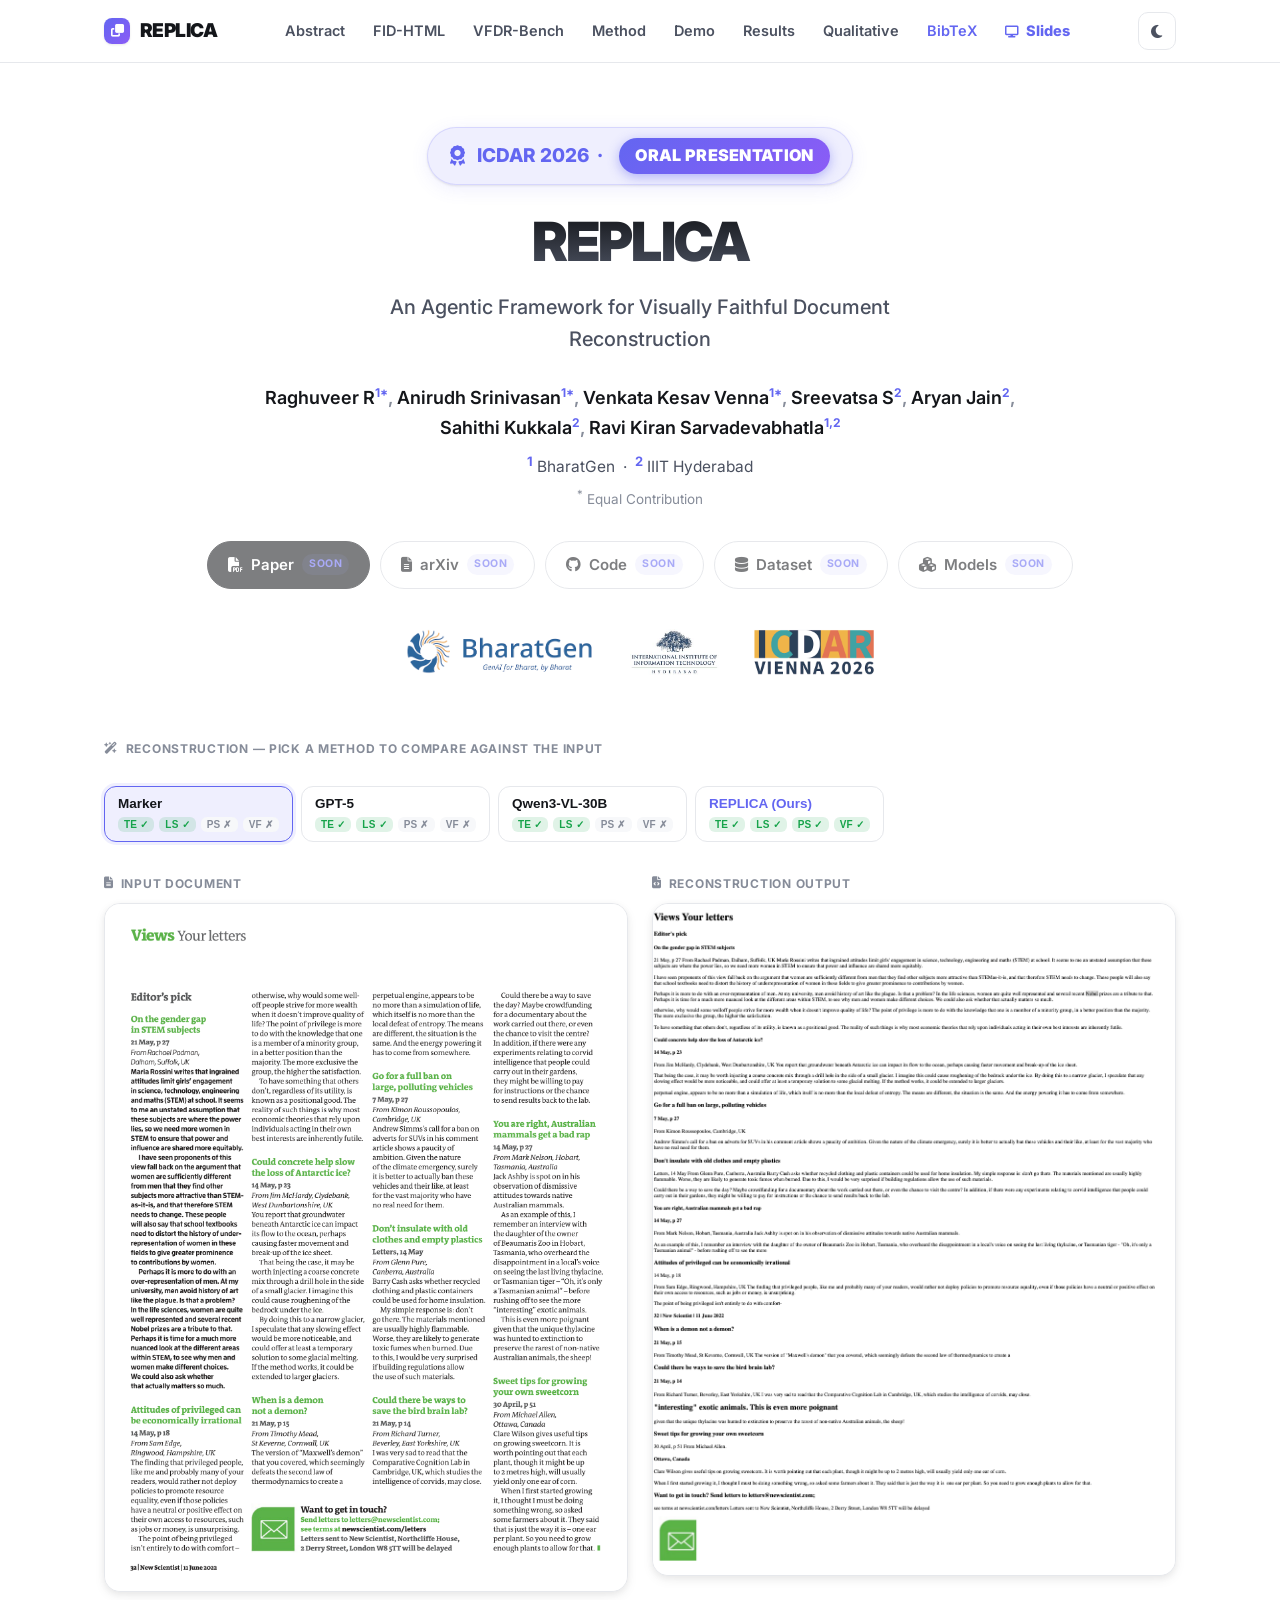
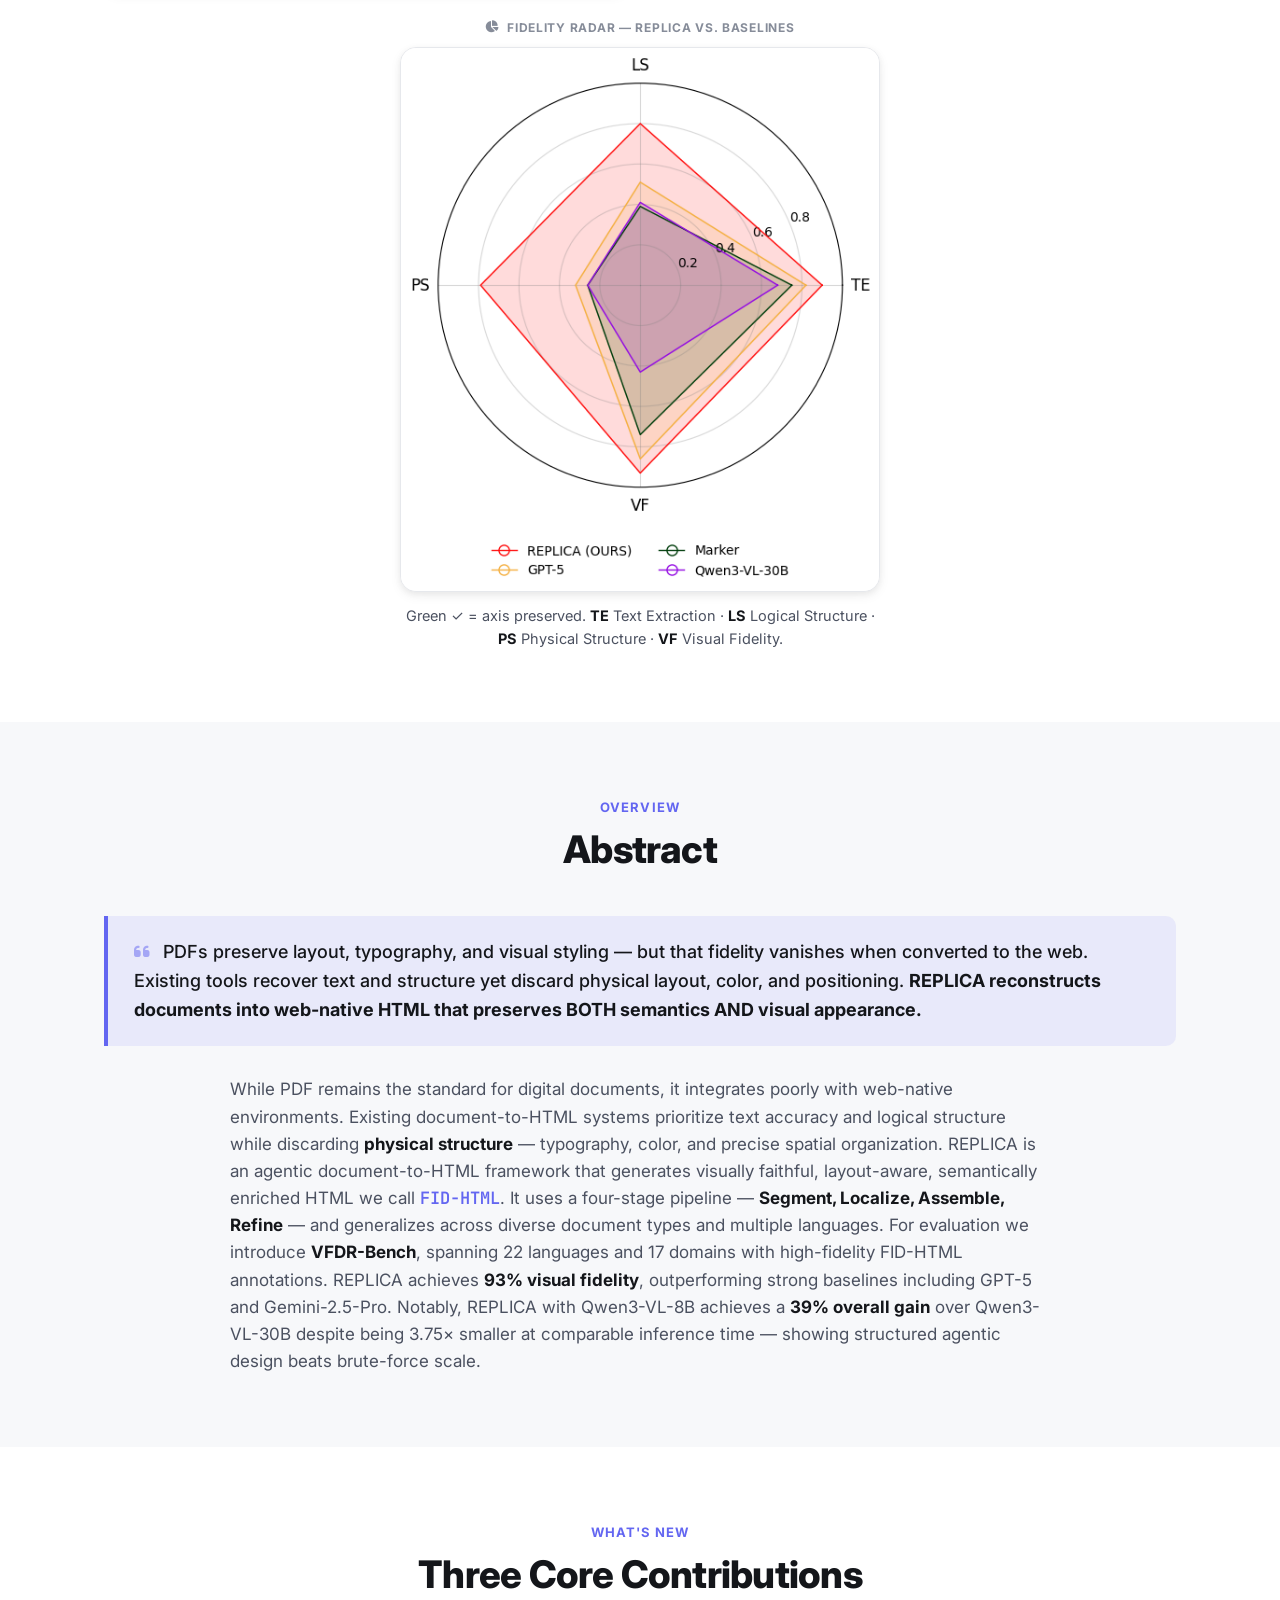
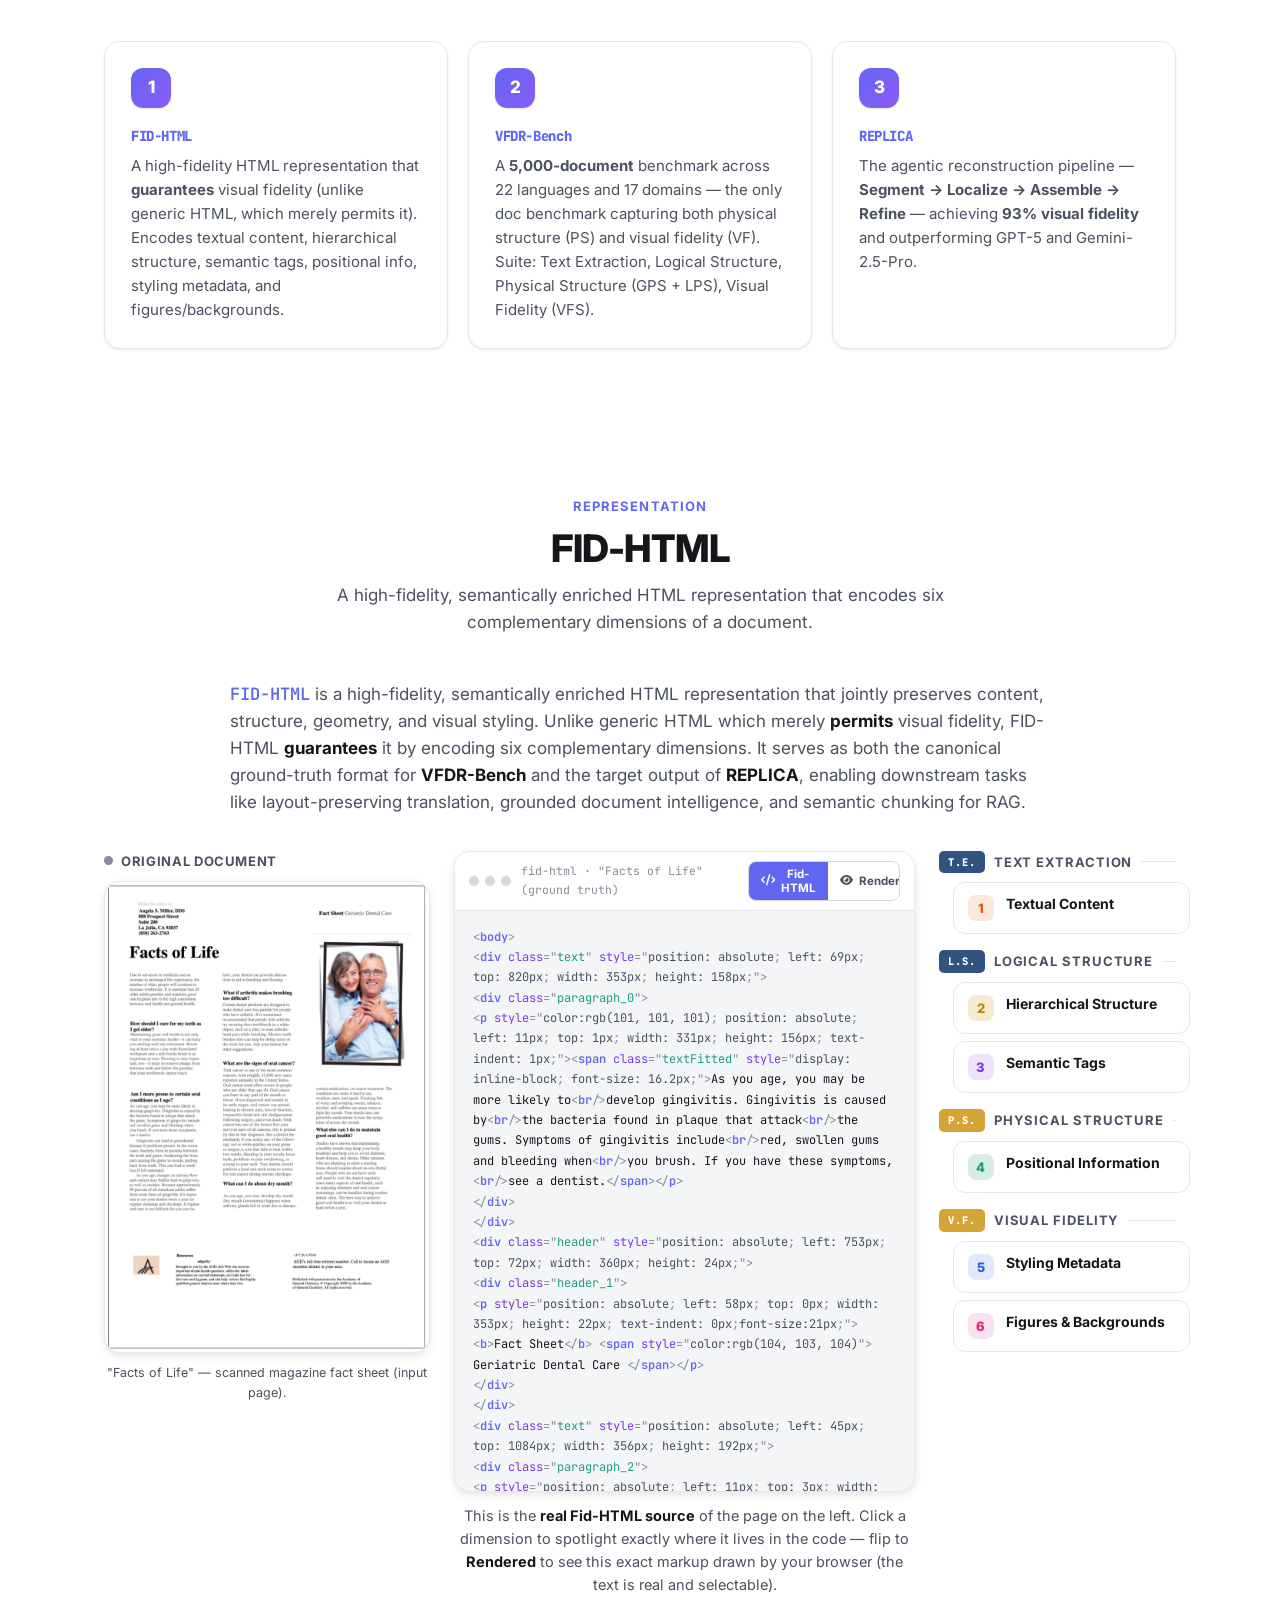
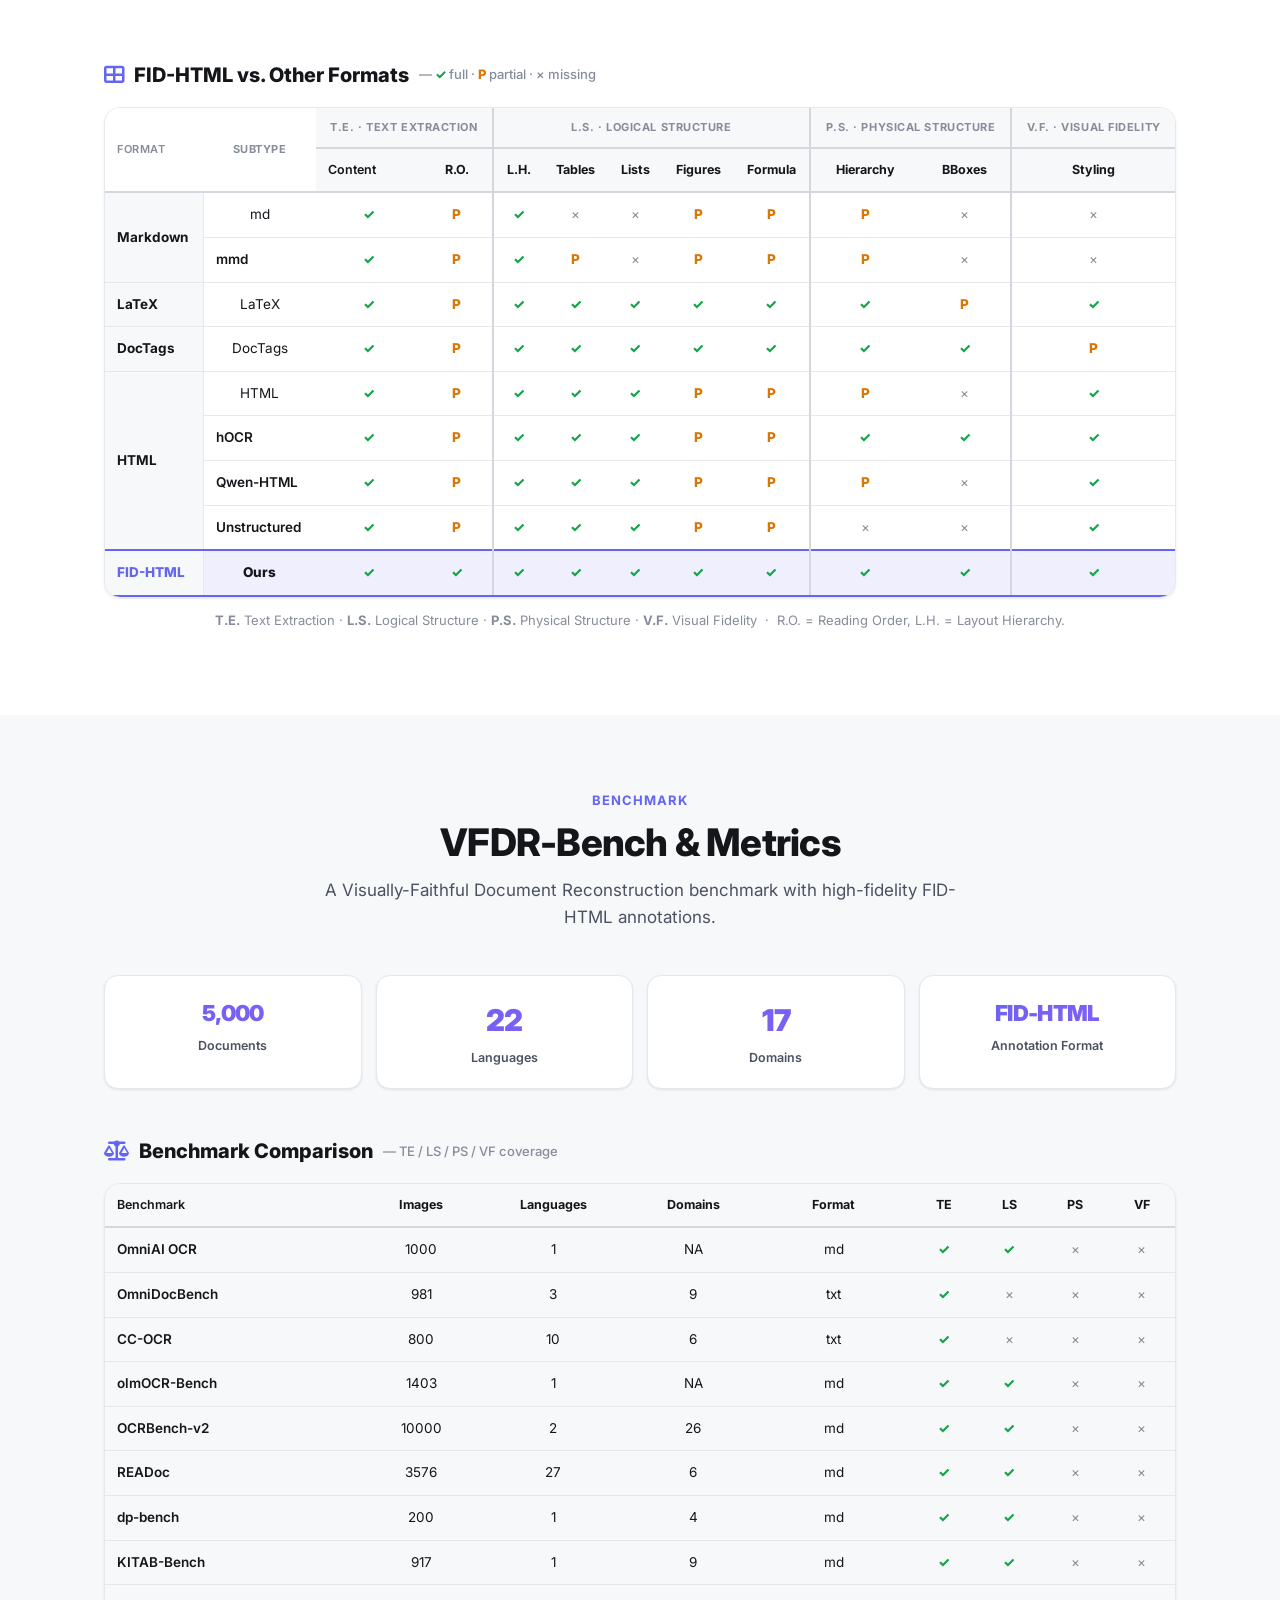
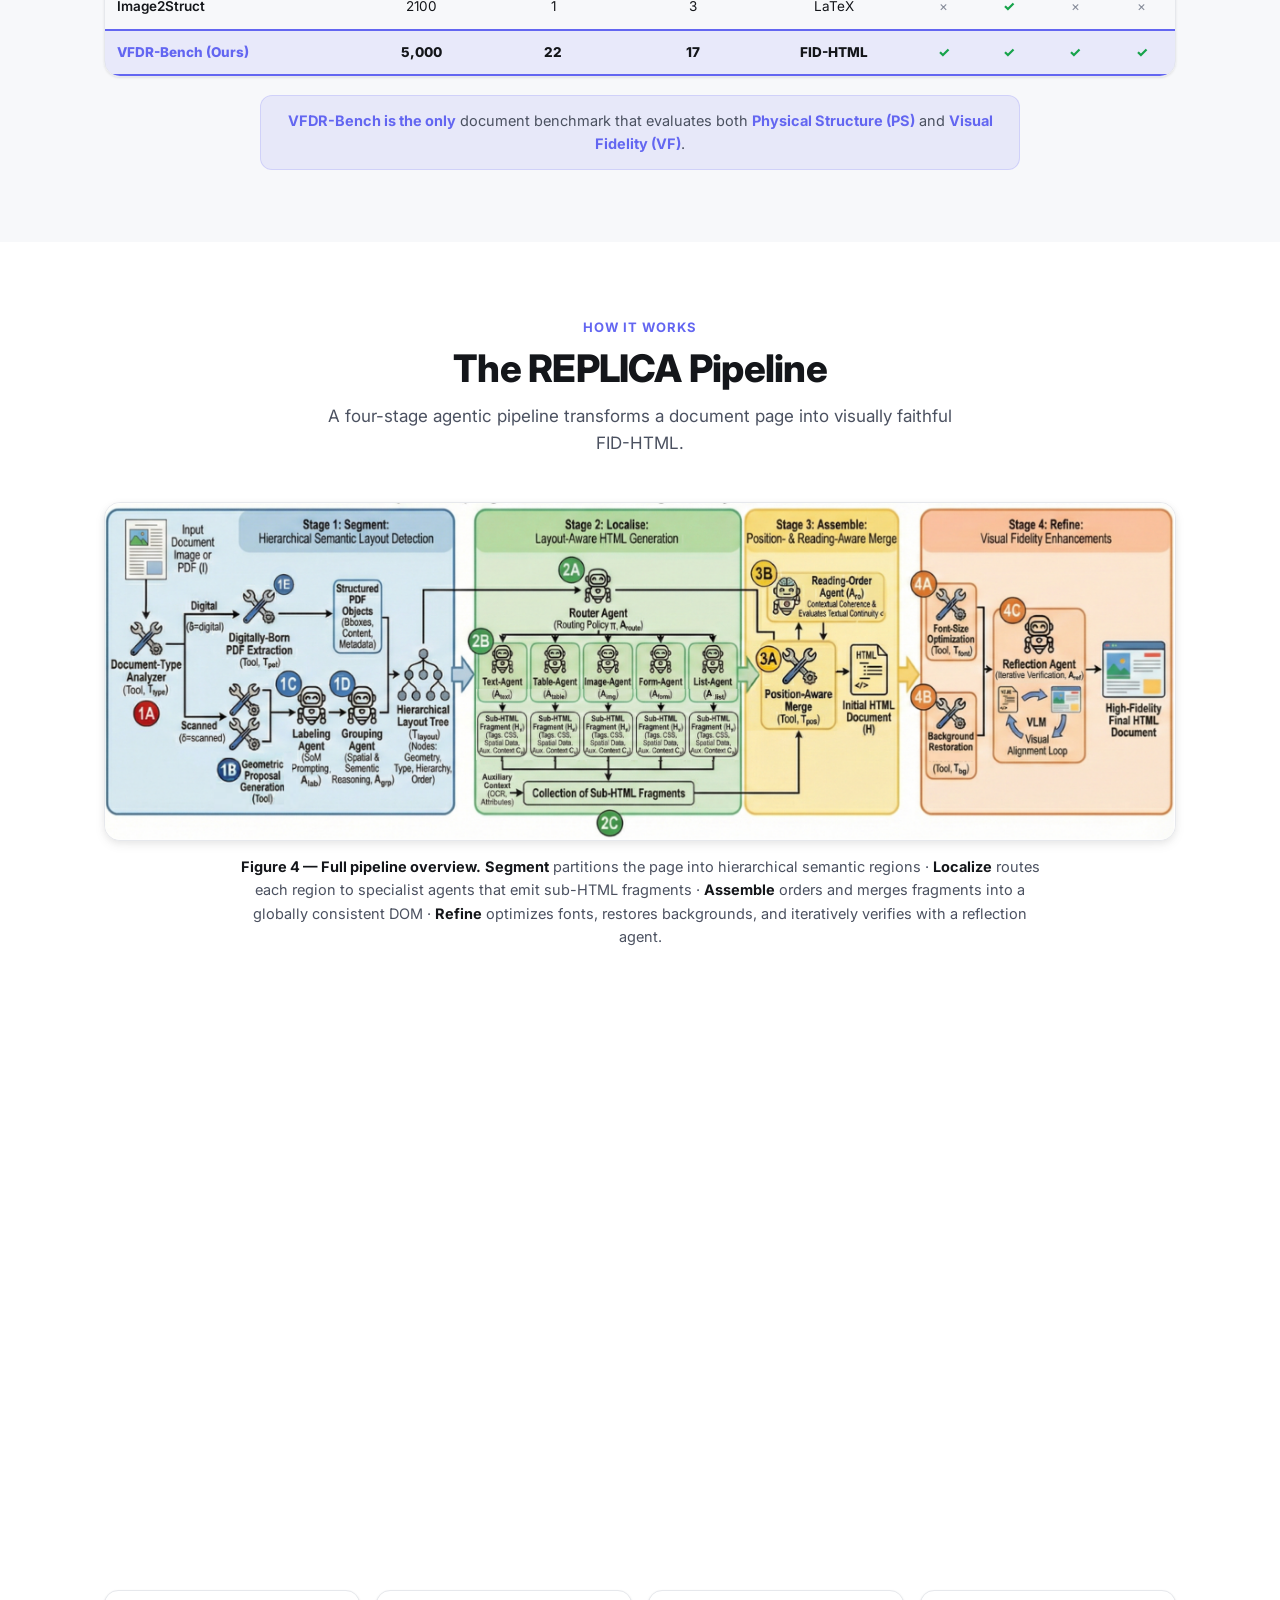
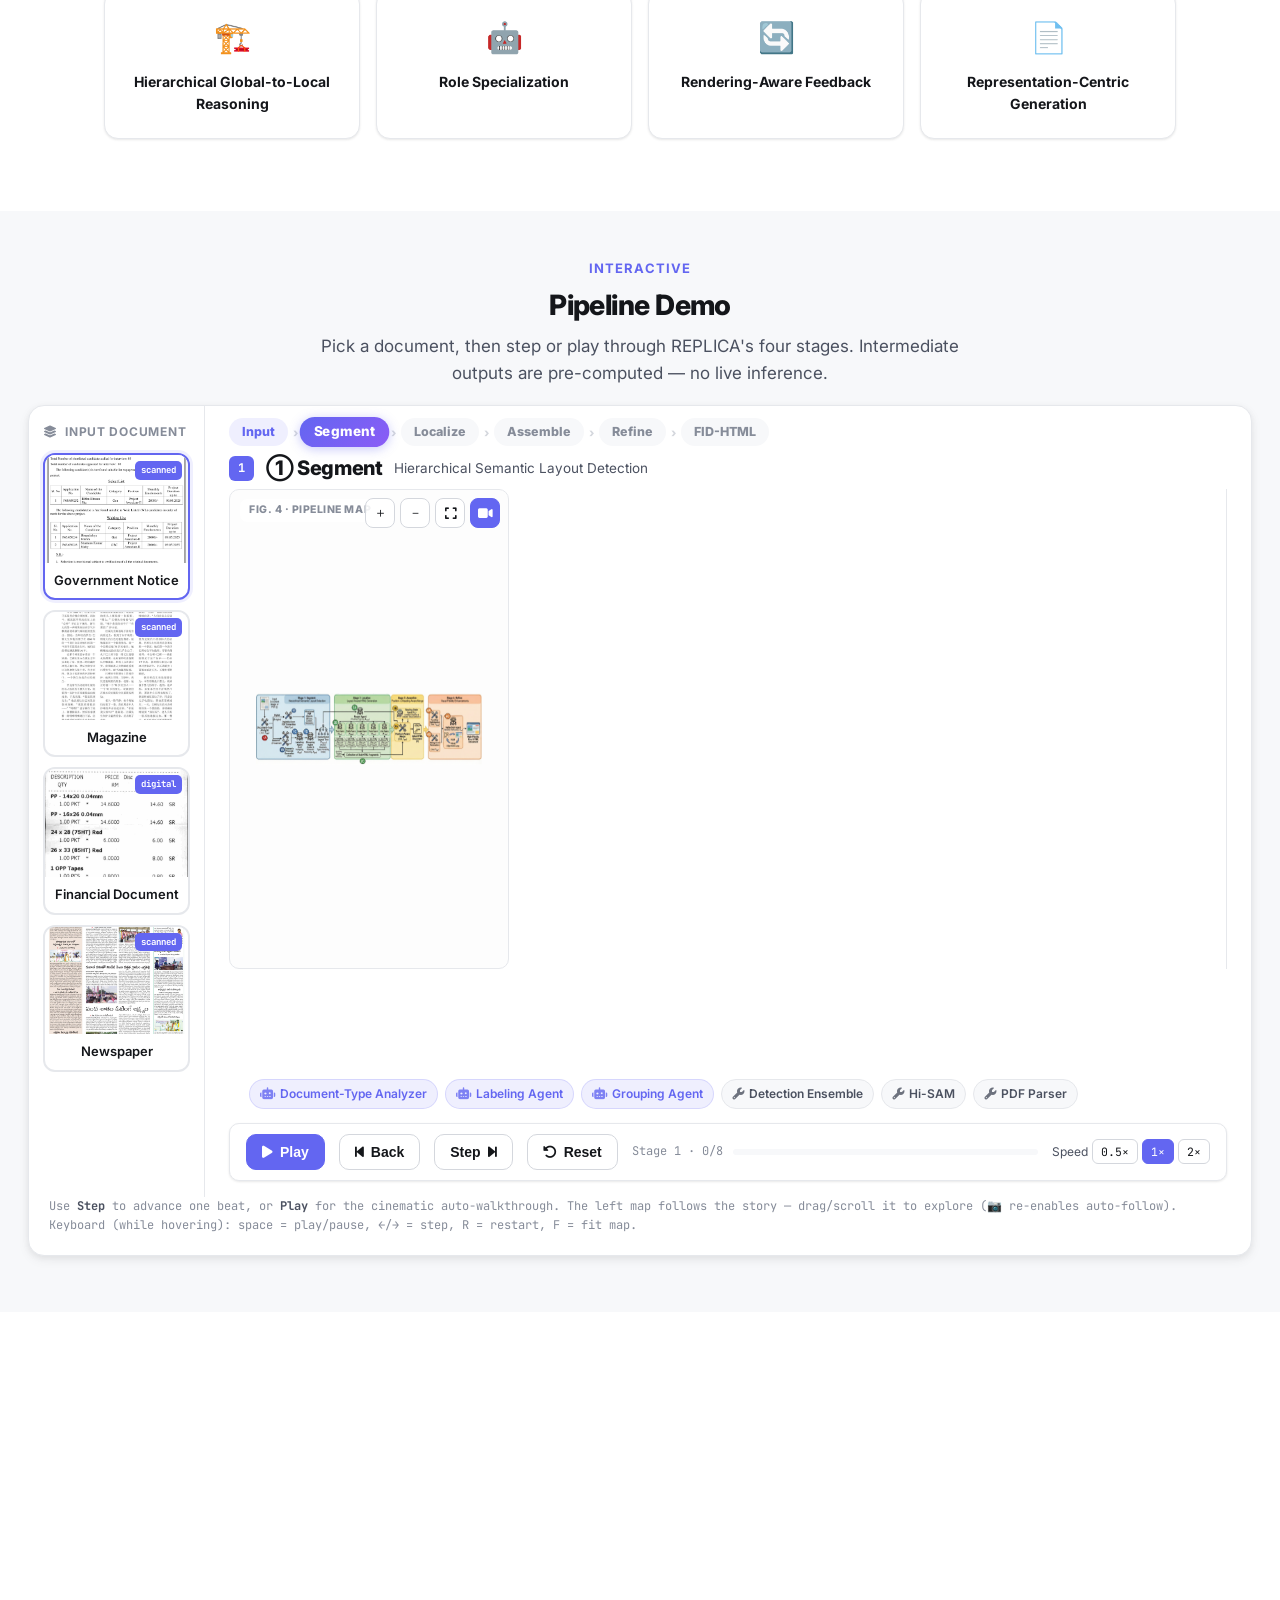
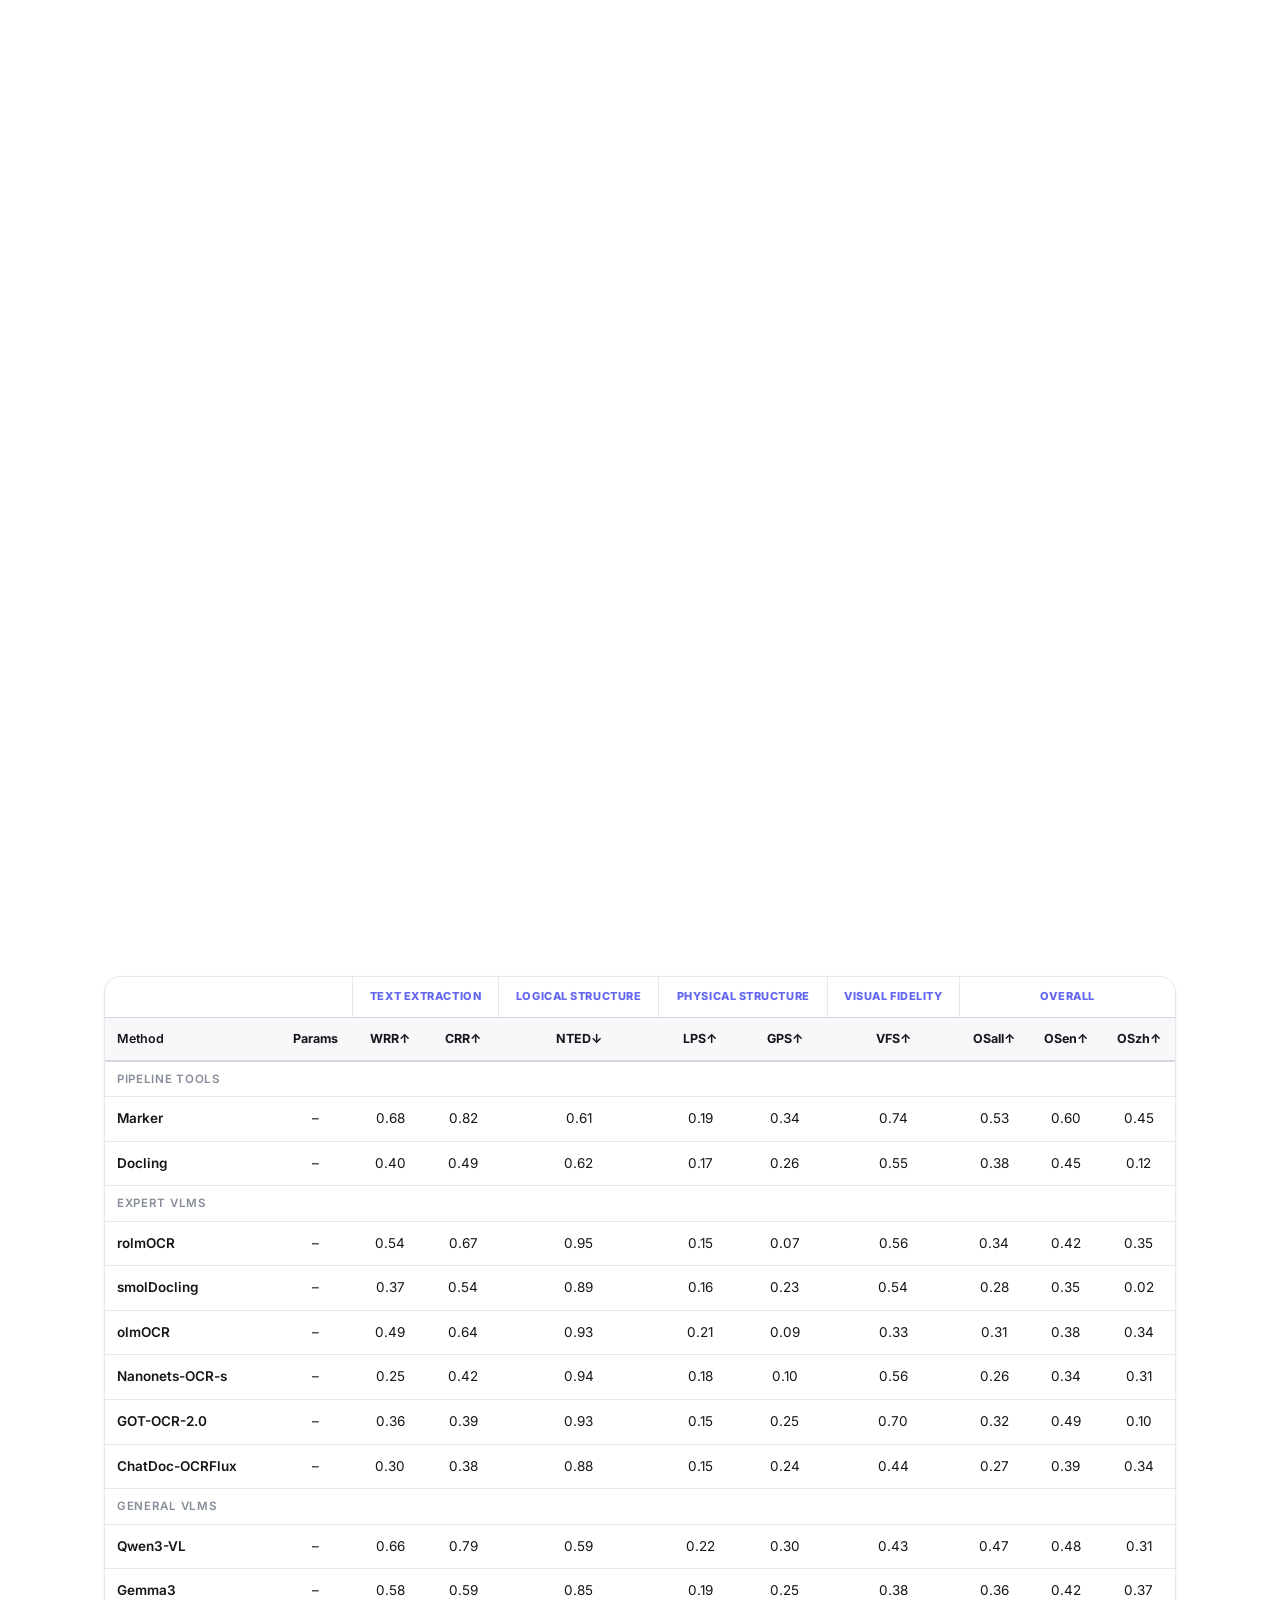
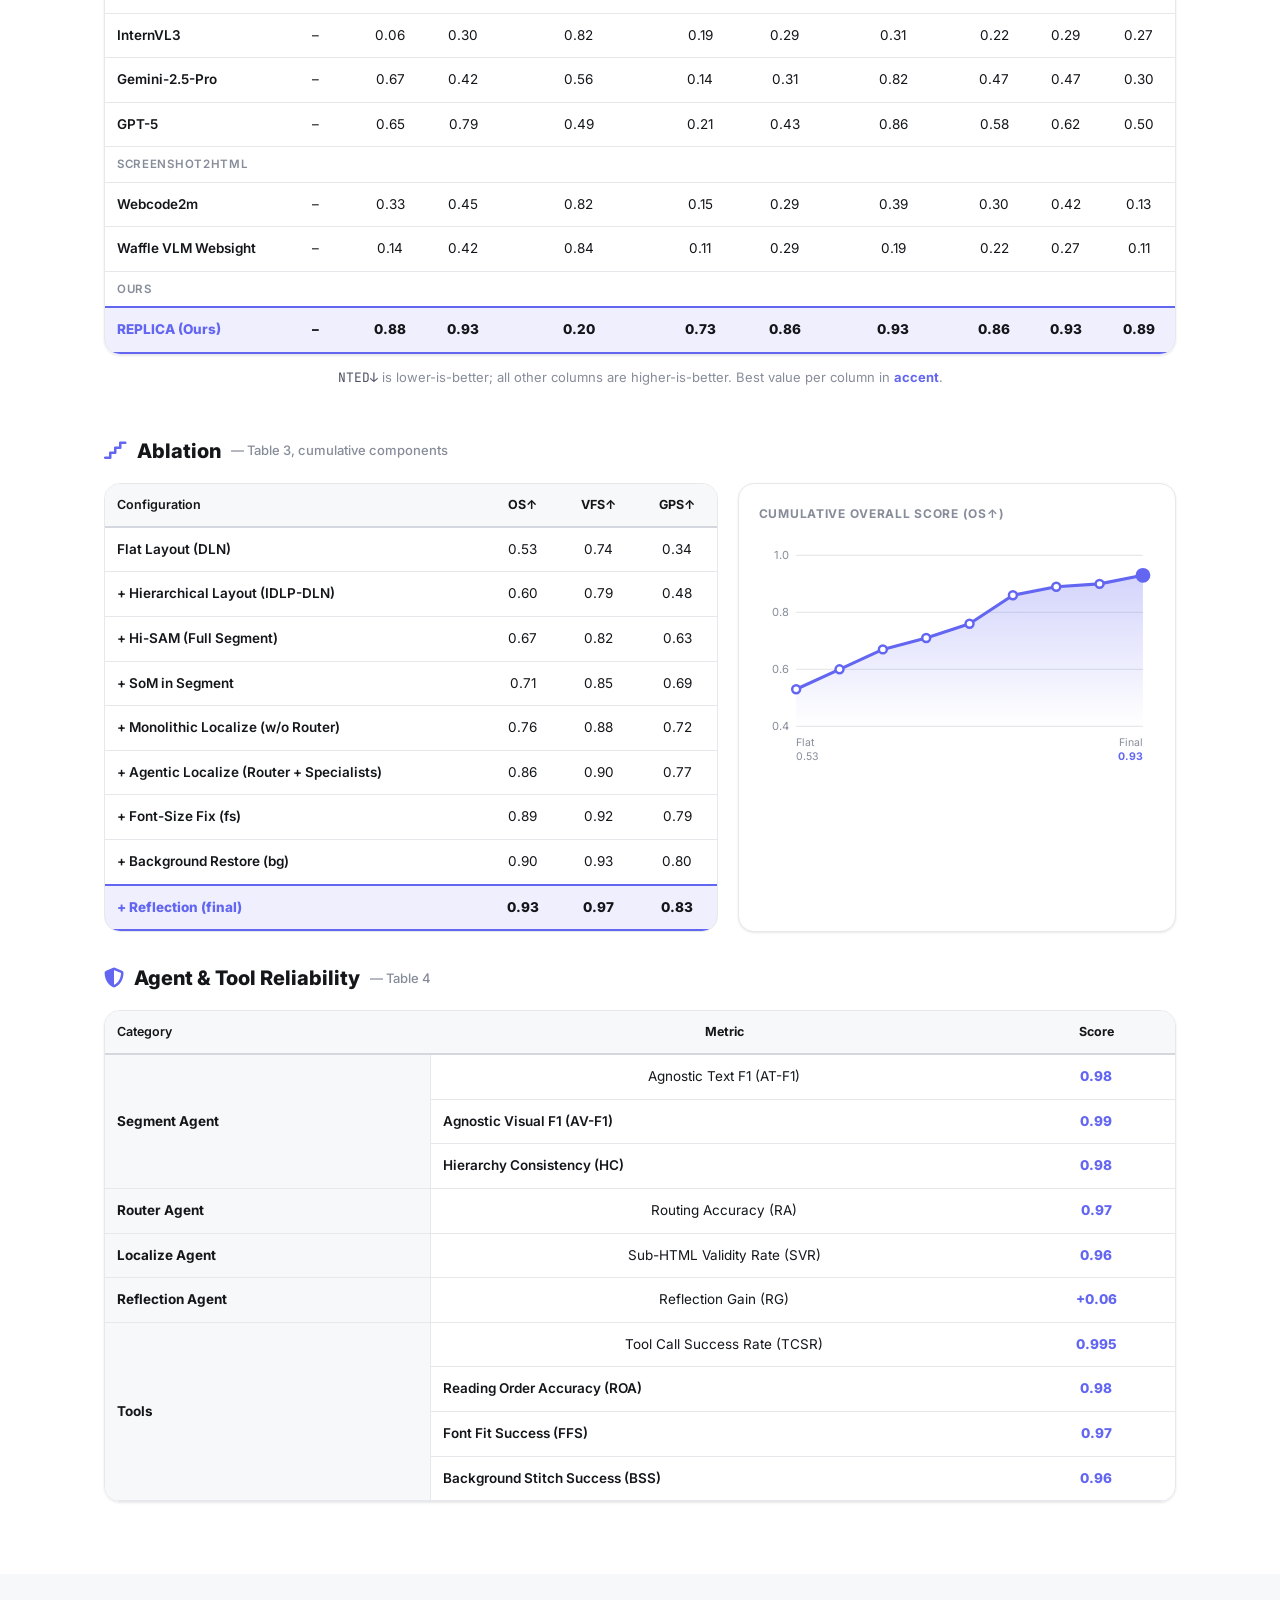
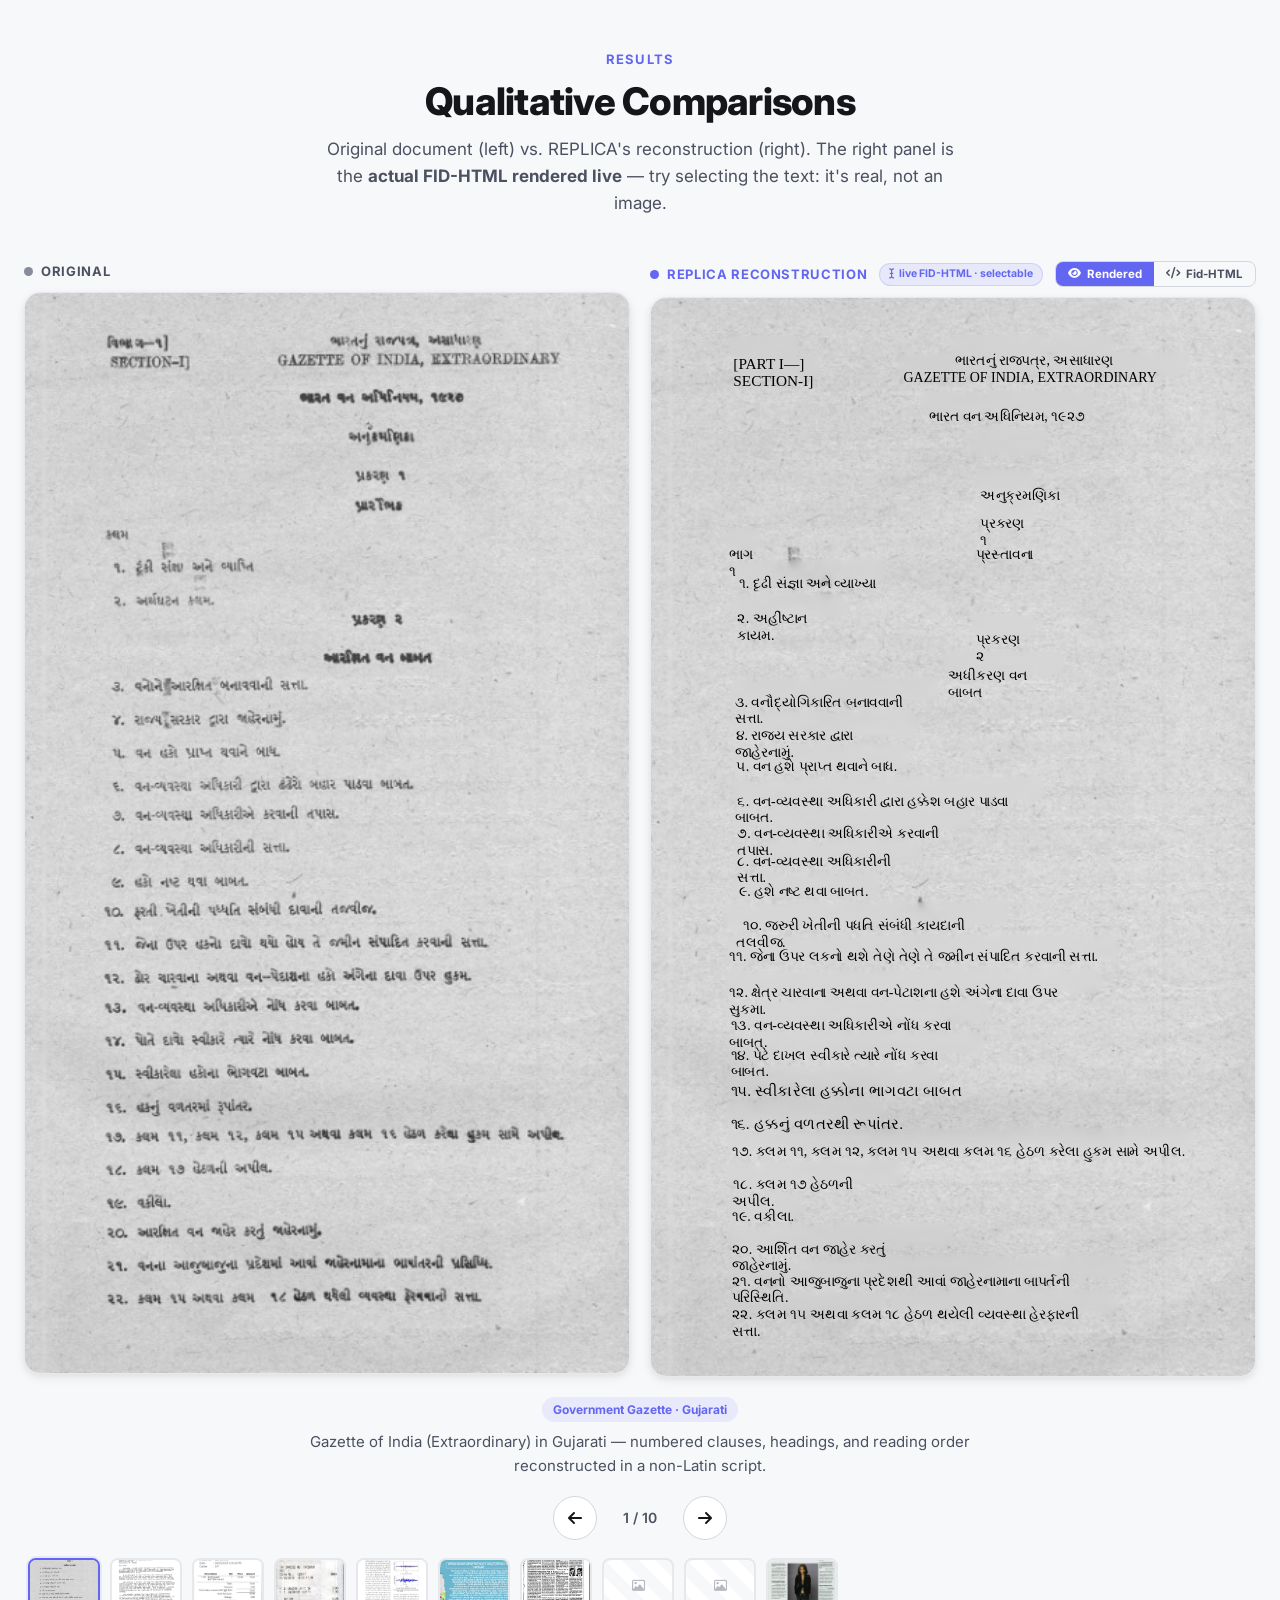
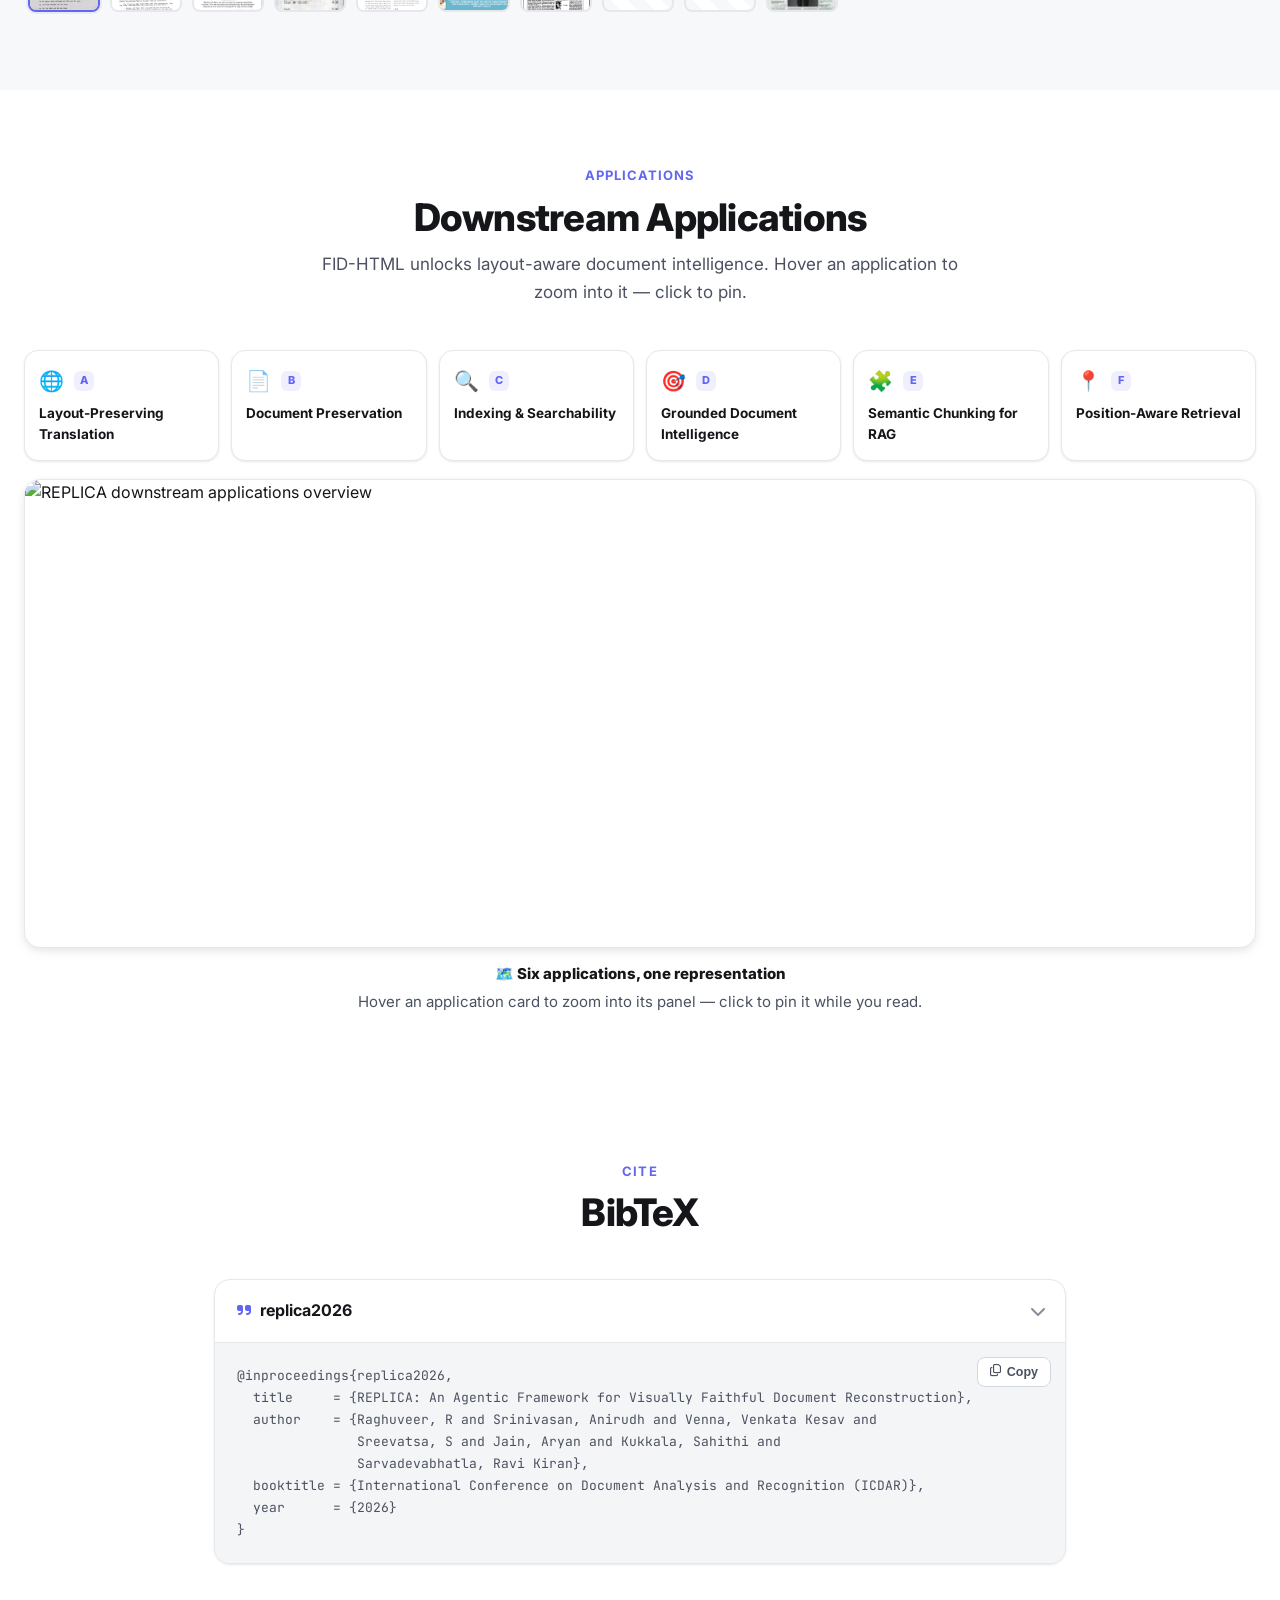
==== index.html @ af709270 "Slide 2: widen ladder gap, center as group. Slide 5: replace table with bottleneck diagram. Co-Autho" ====
<!DOCTYPE html>
<html lang="en" data-theme="light">
<head>
  <meta charset="UTF-8" />
  <meta name="viewport" content="width=device-width, initial-scale=1.0" />
  <title>REPLICA — Visually Faithful Document Reconstruction</title>
  <meta name="description" content="REPLICA: An Agentic Framework for Visually Faithful Document Reconstruction. ICDAR 2026 (Oral Presentation)." />

  <!-- Favicon (placeholder path; drop a real static/images/favicon.png later) -->
  <link rel="icon" type="image/png" href="static/images/favicon.png" />

  <!-- Fonts: Inter + JetBrains Mono -->
  <link rel="preconnect" href="https://fonts.googleapis.com" />
  <link rel="preconnect" href="https://fonts.gstatic.com" crossorigin />
  <link href="https://fonts.googleapis.com/css2?family=Inter:wght@400;500;600;700;800;900&family=JetBrains+Mono:wght@400;500;600&display=swap" rel="stylesheet" />

  <!-- Font Awesome -->
  <link rel="stylesheet" href="https://cdnjs.cloudflare.com/ajax/libs/font-awesome/6.5.2/css/all.min.css" />

  <!-- KaTeX (optional math rendering; degrades gracefully) -->
  <link rel="stylesheet" href="https://cdn.jsdelivr.net/npm/katex@0.16.9/dist/katex.min.css" />
  <script defer src="https://cdn.jsdelivr.net/npm/katex@0.16.9/dist/katex.min.js"></script>
  <script defer src="https://cdn.jsdelivr.net/npm/katex@0.16.9/dist/contrib/auto-render.min.js"></script>

  <style>
    /* ============================================================
       THEME TOKENS  —  edit --accent to recolor the whole site
       ============================================================ */
    :root {
      --accent: #6366f1;          /* single accent color (indigo) */
      --accent-rgb: 99, 102, 241;
      --accent-2: #8b5cf6;        /* gradient partner */
      --accent-soft: rgba(99, 102, 241, 0.10);
      --accent-soft-2: rgba(99, 102, 241, 0.18);

      --bg: #ffffff;
      --bg-alt: #f7f8fa;
      --bg-elev: #ffffff;
      --card: #ffffff;
      --border: #e6e8ec;
      --border-strong: #d4d7dd;
      --text: #14161a;
      --text-2: #4b5160;
      --text-3: #868c99;
      --shadow-sm: 0 1px 2px rgba(16, 18, 22, 0.04), 0 1px 3px rgba(16, 18, 22, 0.06);
      --shadow-md: 0 4px 12px rgba(16, 18, 22, 0.06), 0 2px 6px rgba(16, 18, 22, 0.05);
      --shadow-lg: 0 12px 40px rgba(16, 18, 22, 0.10), 0 4px 12px rgba(16, 18, 22, 0.06);
      --nav-bg: rgba(255, 255, 255, 0.72);
      --code-bg: #f4f5f7;
      --radius: 16px;
      --radius-sm: 10px;
      --maxw: 1120px;
    }
    :root[data-theme="dark"] {
      --bg: #0c0d10;
      --bg-alt: #111318;
      --bg-elev: #16181e;
      --card: #16181e;
      --border: #24272f;
      --border-strong: #333844;
      --text: #f0f2f5;
      --text-2: #b3b9c6;
      --text-3: #7b8291;
      --accent-soft: rgba(99, 102, 241, 0.16);
      --accent-soft-2: rgba(99, 102, 241, 0.26);
      --shadow-sm: 0 1px 2px rgba(0, 0, 0, 0.4);
      --shadow-md: 0 4px 14px rgba(0, 0, 0, 0.45);
      --shadow-lg: 0 16px 48px rgba(0, 0, 0, 0.55);
      --nav-bg: rgba(12, 13, 16, 0.72);
      --code-bg: #1c1f26;
    }

    * { box-sizing: border-box; }
    html { scroll-behavior: smooth; scroll-padding-top: 84px; }
    body {
      margin: 0;
      font-family: 'Inter', system-ui, -apple-system, sans-serif;
      background: var(--bg);
      color: var(--text);
      line-height: 1.6;
      -webkit-font-smoothing: antialiased;
      transition: background .3s ease, color .3s ease;
      overflow-x: hidden;
    }
    h1, h2, h3, h4 { line-height: 1.15; letter-spacing: -0.02em; font-weight: 800; margin: 0; }
    a { color: var(--accent); text-decoration: none; }
    a:hover { text-decoration: underline; }
    code, .mono { font-family: 'JetBrains Mono', monospace; }

    .container { max-width: var(--maxw); margin: 0 auto; padding: 0 24px; }
    .container.wide { max-width: 1340px; }
    .container.full { max-width: none; padding: 0 28px; }
    #demo { padding: 44px 0 56px; }
    .section-head.compact { margin-bottom: 18px; }
    .section-head.compact h2 { font-size: 28px; }
    section { padding: 72px 0; }
    section.alt { background: var(--bg-alt); }
    .section-head { text-align: center; margin-bottom: 44px; }
    .section-head .eyebrow {
      display: inline-block; font-size: 13px; font-weight: 700; letter-spacing: .08em;
      text-transform: uppercase; color: var(--accent); margin-bottom: 10px;
    }
    .section-head h2 { font-size: clamp(26px, 4vw, 38px); }
    .section-head p { color: var(--text-2); max-width: 640px; margin: 12px auto 0; font-size: 17px; }

    /* ============================ NAV ============================ */
    nav.topnav {
      position: sticky; top: 0; z-index: 100;
      background: var(--nav-bg);
      backdrop-filter: saturate(180%) blur(16px);
      -webkit-backdrop-filter: saturate(180%) blur(16px);
      border-bottom: 1px solid var(--border);
    }
    .nav-inner { display: flex; align-items: center; justify-content: space-between; height: 62px; }
    .brand { display: flex; align-items: center; gap: 10px; font-weight: 900; font-size: 19px; letter-spacing: -0.03em; }
    .brand:hover { text-decoration: none; }
    .brand .logo-dot {
      width: 26px; height: 26px; border-radius: 8px;
      background: linear-gradient(135deg, var(--accent), var(--accent-2));
      display: grid; place-items: center; color: #fff; font-size: 13px;
      box-shadow: var(--shadow-sm);
    }
    .brand span.name { color: var(--text); }
    .nav-links { display: flex; align-items: center; gap: 4px; }
    .nav-links a {
      color: var(--text-2); font-weight: 600; font-size: 14.5px;
      padding: 8px 12px; border-radius: 8px; transition: all .15s;
    }
    .nav-links a:hover { color: var(--text); background: var(--accent-soft); text-decoration: none; }
    .nav-links a.active { color: var(--accent); }
    .nav-links a.nav-slides { color: var(--accent); font-weight: 800; }
    .nav-links a.nav-slides i { font-size: 12px; margin-right: 4px; }

    /* ---- embed mode (?embed=<sectionId>): one bare section for iframing in
           slides.html. JS tags the chosen section with .embed-target.        ---- */
    body.embed-mode nav.topnav,
    body.embed-mode header.hero,
    body.embed-mode footer,
    body.embed-mode section:not(.embed-target) { display: none !important; }
    body.embed-mode section.embed-target { padding: 8px 0 0 !important; background: transparent !important; }
    body.embed-mode section.embed-target > .section-head,
    body.embed-mode section.embed-target .section-head { display: none !important; }
    body.embed-mode .pdemo-wrap { margin: 0 !important; }
    body.embed-mode .reveal { opacity: 1 !important; transform: none !important; }
    /* the long prose paragraph above the Fid-HTML figure is redundant on a slide */
    body.embed-mode section#fidhtml .abstract-body { display: none !important; }
    /* let embedded content use the full iframe width — the slide, not the page,
       controls the measure, and tables need every pixel to stay legible */
    body.embed-mode .container { max-width: none !important; padding: 0 16px !important; }
    body.embed-mode .table-scroll { box-shadow: none !important; }

    /* ---- presentation styling for the embedded results table ----
       Readable at projector distance: heavier category bands, colour-graded
       cells so the collapse on position is visible before anyone reads a
       number, and the Params column dropped (it is empty for every row). */
    body.embed-mode.grade #mainTable thead tr:last-child th:nth-child(2),
    body.embed-mode.grade #mainTable tbody tr:not(.group-label) td:nth-child(2) { display: none; }
    body.embed-mode.grade #mainTable tbody tr td { font-size: 17px; padding: 9px 10px; }
    body.embed-mode.grade #mainTable tbody tr.grp td {
      background: #1e3a5f !important; color: #fff !important; font-weight: 800 !important;
      letter-spacing: .14em; font-size: 13px !important; padding: 7px 12px !important;
    }
    body.embed-mode.grade #mainTable td.g0 { background: #f6dcd6; }
    body.embed-mode.grade #mainTable td.g1 { background: #fbeadb; }
    body.embed-mode.grade #mainTable td.g2 { background: #fdf6e3; }
    body.embed-mode.grade #mainTable td.g3 { background: #eaf3e6; }
    body.embed-mode.grade #mainTable td.g4 { background: #cfe8c9; font-weight: 700; }
    body.embed-mode.grade #mainTable td.best { box-shadow: inset 0 0 0 2px #1f7a5c; font-weight: 800; }
    body.embed-mode.grade #mainTable tbody tr.ours td { font-size: 19px; }
    .nav-right { display: flex; align-items: center; gap: 8px; }
    .icon-btn {
      width: 38px; height: 38px; border-radius: 10px; border: 1px solid var(--border);
      background: var(--bg-elev); color: var(--text-2); cursor: pointer; font-size: 15px;
      display: grid; place-items: center; transition: all .15s;
    }
    .icon-btn:hover { color: var(--accent); border-color: var(--accent); }
    .hamburger { display: none; }

    @media (max-width: 860px) {
      .nav-links {
        position: absolute; top: 62px; left: 0; right: 0; flex-direction: column; gap: 2px;
        background: var(--bg-elev); border-bottom: 1px solid var(--border); padding: 12px;
        transform: translateY(-140%); opacity: 0; pointer-events: none; transition: all .25s;
      }
      .nav-links.open { transform: translateY(0); opacity: 1; pointer-events: auto; box-shadow: var(--shadow-md); }
      .nav-links a { width: 100%; padding: 12px; }
      .hamburger { display: grid; }
    }

    /* ============================ HERO ============================ */
    .hero { text-align: center; padding: 64px 0 40px; position: relative; overflow: hidden; }
    .hero::before {
      content: ""; position: absolute; inset: -40% 0 auto 0; height: 460px; z-index: -1;
      background: radial-gradient(60% 60% at 50% 0%, var(--accent-soft) 0%, transparent 70%);
    }
    .venue-badge {
      display: inline-flex; align-items: center; gap: 12px; font-size: clamp(16px, 2vw, 19px); font-weight: 800;
      color: var(--accent); background: var(--accent-soft); border: 1.5px solid var(--accent-soft-2);
      padding: 10px 22px; border-radius: 999px; margin-bottom: 26px;
      box-shadow: 0 4px 18px var(--accent-soft), var(--shadow-sm);
    }
    .venue-badge > i { font-size: 20px; }
    .venue-badge .oral {
      position: relative; overflow: hidden;
      color: #fff; background: linear-gradient(135deg, var(--accent), var(--accent-2));
      font-weight: 900; padding: 5px 16px; border-radius: 999px; letter-spacing: .02em;
      text-transform: uppercase; font-size: .85em;
      box-shadow: 0 3px 12px color-mix(in srgb, var(--accent) 45%, transparent);
      animation: oral-pulse 2.6s ease-in-out infinite;
    }
    /* shine sweep across the oral pill */
    .venue-badge .oral::after {
      content: ""; position: absolute; top: 0; bottom: 0; width: 40%; left: -60%;
      background: linear-gradient(105deg, transparent, rgba(255,255,255,.55), transparent);
      animation: oral-shine 3.2s ease-in-out infinite;
    }
    @keyframes oral-shine { 0%, 55% { left: -60%; } 85%, 100% { left: 130%; } }
    @keyframes oral-pulse {
      0%, 100% { box-shadow: 0 3px 12px color-mix(in srgb, var(--accent) 45%, transparent); }
      50% { box-shadow: 0 3px 20px color-mix(in srgb, var(--accent) 70%, transparent); }
    }
    @media (prefers-reduced-motion: reduce) { .venue-badge .oral, .venue-badge .oral::after { animation: none; } }
    .hero h1 {
      font-size: clamp(30px, 5.4vw, 54px); font-weight: 900; letter-spacing: -0.035em;
      max-width: 15ch; margin: 0 auto; background: linear-gradient(180deg, var(--text), var(--text-2));
      -webkit-background-clip: text; background-clip: text; -webkit-text-fill-color: transparent;
    }
    .hero .subtitle { font-size: clamp(16px, 2.2vw, 20px); color: var(--text-2); margin: 18px auto 0; max-width: 42ch; font-weight: 500; }
    .authors { margin: 28px auto 6px; max-width: 780px; font-size: 18px; font-weight: 600; }
    .authors a { color: var(--text); }
    .authors a:hover { color: var(--accent); }
    .authors sup { color: var(--accent); font-weight: 700; font-size: 12px; }
    .affil { color: var(--text-2); font-size: 15.5px; margin-top: 8px; }
    .affil sup { color: var(--accent); font-weight: 700; }
    .equal { color: var(--text-3); font-size: 13.5px; margin-top: 6px; }

    .hero-buttons { display: flex; flex-wrap: wrap; gap: 10px; justify-content: center; margin: 30px auto 0; }
    .btn {
      display: inline-flex; align-items: center; gap: 8px; font-weight: 600; font-size: 15px;
      padding: 11px 20px; border-radius: 999px; border: 1px solid var(--border-strong);
      background: var(--bg-elev); color: var(--text); cursor: pointer; transition: all .15s;
    }
    .btn:hover { text-decoration: none; transform: translateY(-1px); box-shadow: var(--shadow-md); border-color: var(--accent); }
    .btn.primary { background: var(--text); color: var(--bg); border-color: var(--text); }
    .btn.primary:hover { background: var(--accent); border-color: var(--accent); color: #fff; }
    .btn.disabled { opacity: .55; cursor: not-allowed; }
    .btn.disabled:hover { transform: none; box-shadow: none; border-color: var(--border-strong); }
    .btn .soon {
      font-size: 10.5px; font-weight: 700; text-transform: uppercase; letter-spacing: .05em;
      background: var(--accent-soft); color: var(--accent); padding: 2px 7px; border-radius: 999px;
    }

    /* logo strip */
    .logo-strip { display: flex; flex-wrap: wrap; align-items: center; justify-content: center; gap: 34px; margin-top: 40px; }
    .logo-strip img, .logo-strip .logo-ph {
      height: 46px; width: auto; object-fit: contain; opacity: .88;
      filter: grayscale(0.15);
    }
    :root[data-theme="dark"] .logo-strip img { filter: brightness(0) invert(1) opacity(0.85); }

    /* ===================== FIGURE / PLACEHOLDER ===================== */
    figure { margin: 0; }
    .figcap { text-align: center; color: var(--text-2); font-size: 14.5px; margin-top: 14px; max-width: 800px; margin-left: auto; margin-right: auto; }
    .figcap b { color: var(--text); }
    .frame {
      border: 1px solid var(--border); border-radius: var(--radius); overflow: hidden;
      background: var(--bg-elev); box-shadow: var(--shadow-md);
    }
    .frame img { display: block; width: 100%; height: auto; }
    /* graceful image placeholder */
    .img-ph {
      display: flex; flex-direction: column; align-items: center; justify-content: center; gap: 8px;
      background: repeating-linear-gradient(45deg, var(--bg-alt), var(--bg-alt) 12px, var(--bg) 12px, var(--bg) 24px);
      border: 2px dashed var(--border-strong); border-radius: var(--radius-sm);
      color: var(--text-3); text-align: center; padding: 24px; min-height: 160px; width: 100%;
    }
    .img-ph i { font-size: 26px; opacity: .6; }
    .img-ph .fn { font-family: 'JetBrains Mono', monospace; font-size: 12px; color: var(--text-2); word-break: break-all; }
    .img-ph .lbl { font-size: 13px; font-weight: 600; }

    /* ============================ CARDS ============================ */
    .cards { display: grid; grid-template-columns: repeat(3, 1fr); gap: 20px; }
    @media (max-width: 820px) { .cards { grid-template-columns: 1fr; } }
    .card {
      background: var(--card); border: 1px solid var(--border); border-radius: var(--radius);
      padding: 26px; box-shadow: var(--shadow-sm); transition: transform .2s, box-shadow .2s, border-color .2s;
    }
    .card:hover { transform: translateY(-3px); box-shadow: var(--shadow-lg); border-color: var(--accent-soft-2); }
    .card .num {
      width: 40px; height: 40px; border-radius: 12px; display: grid; place-items: center;
      background: linear-gradient(135deg, var(--accent), var(--accent-2)); color: #fff;
      font-weight: 800; font-size: 17px; margin-bottom: 16px; box-shadow: var(--shadow-sm);
    }
    .card h3 { font-size: 19px; margin-bottom: 8px; }
    .card h3 .tag { font-family: 'JetBrains Mono', monospace; color: var(--accent); font-size: 14px; }
    .card p { color: var(--text-2); font-size: 15px; margin: 0; }

    /* quote / motivation box */
    .quote {
      border-left: 4px solid var(--accent); background: var(--accent-soft);
      padding: 22px 26px; border-radius: 0 var(--radius-sm) var(--radius-sm) 0;
      font-size: 18px; font-weight: 500; color: var(--text); margin: 0 0 30px;
    }
    .quote i.fa-quote-left { color: var(--accent); opacity: .5; margin-right: 8px; }
    .abstract-body { font-size: 17px; color: var(--text-2); max-width: 820px; margin: 0 auto; }
    .abstract-body strong { color: var(--text); }
    .abstract-body .fid { font-family: 'JetBrains Mono', monospace; color: var(--accent); font-weight: 600; }

    /* ====================== PIPELINE DEMO ====================== */
    .pdemo-wrap {
      position: relative;
      background: var(--card); border: 1px solid var(--border); border-radius: var(--radius);
      box-shadow: var(--shadow-md); overflow: hidden;
    }
    /* two-column layout: doc picker rail on the left, demo fills the rest */
    .pdemo-layout { display: grid; grid-template-columns: 176px minmax(0, 1fr); align-items: stretch; }
    .pdemo-main { min-width: 0; display: flex; flex-direction: column; }
    @media (max-width: 900px) {
      .pdemo-layout { grid-template-columns: 1fr; }
      .pdemo-picker { border-right: none; border-bottom: 1px solid var(--border); }
      .pdemo-doc-row { flex-direction: row; flex-wrap: wrap; }
      .pdemo-doc { width: 128px; }
    }
    .pdemo-picker { padding: 16px 14px; border-right: 1px solid var(--border); }
    .pdemo-picker .lbl { font-size: 12px; font-weight: 700; text-transform: uppercase; letter-spacing: .06em; color: var(--text-3); margin-bottom: 12px; }
    .pdemo-doc-row { display: flex; flex-direction: column; gap: 10px; }
    .pdemo-doc {
      width: 100%; border: 2px solid var(--border); border-radius: 12px; overflow: hidden; cursor: pointer;
      background: var(--bg-elev); transition: all .18s; text-align: center; padding-bottom: 8px; position: relative;
    }
    .pdemo-doc:hover { border-color: var(--accent-soft-2); transform: translateY(-2px); }
    .pdemo-doc.active { border-color: var(--accent); box-shadow: 0 0 0 3px var(--accent-soft); }
    .pdemo-doc .thumb { width: 100%; aspect-ratio: 4/3; background: var(--bg-alt); }
    .pdemo-doc .thumb .img-ph { min-height: 0; height: 100%; border: none; border-radius: 0; padding: 8px; }
    .pdemo-doc .thumb .img-ph i { font-size: 18px; }
    .pdemo-doc .thumb .img-ph .fn { display: none; }
    .pdemo-doc .thumb img { width: 100%; height: 100%; object-fit: cover; display: block; }
    .pdemo-doc .dname { font-size: 13px; font-weight: 600; margin-top: 7px; color: var(--text); }
    .pdemo-doc .dtag {
      position: absolute; top: 6px; right: 6px; font-family: 'JetBrains Mono', monospace; font-size: 9px;
      font-weight: 700; background: var(--accent); color: #fff; padding: 2px 6px; border-radius: 5px;
    }

    .ctl {
      display: inline-flex; align-items: center; gap: 7px; font-weight: 600; font-size: 14px;
      padding: 9px 15px; border-radius: 10px; border: 1px solid var(--border-strong);
      background: var(--bg-elev); color: var(--text); cursor: pointer; transition: all .15s;
    }
    .ctl:hover { border-color: var(--accent); color: var(--accent); }
    .ctl.primary { background: var(--accent); color: #fff; border-color: var(--accent); }
    .ctl.primary:hover { filter: brightness(1.08); color: #fff; }
    .ctl:disabled { opacity: .4; cursor: not-allowed; }
    .ctl:disabled:hover { border-color: var(--border-strong); color: var(--text); }

    /* stage progress bar */
    .pdemo-stagebar { display: flex; align-items: flex-start; padding: 14px 24px 0; user-select: none; }
    .pdemo-snode { display: flex; flex-direction: column; align-items: center; gap: 8px; cursor: pointer; position: relative; }
    .pdemo-snode .num {
      width: 40px; height: 40px; border-radius: 50%; position: relative; z-index: 1;
      display: grid; place-items: center; background: var(--bg-elev); border: 2px solid var(--border);
      color: var(--text-3); font-weight: 800; transition: all .3s;
    }
    .pdemo-snode .nm { font-size: 13.5px; font-weight: 700; color: var(--text-3); transition: color .3s; white-space: nowrap; }
    .pdemo-snode.on .num { background: linear-gradient(135deg, var(--accent), var(--accent-2)); border-color: var(--accent); color: #fff; transform: scale(1.12); box-shadow: 0 0 0 6px var(--accent-soft); }
    .pdemo-snode.on .nm { color: var(--text); }
    .pdemo-snode.done .num { background: var(--accent-soft); border-color: var(--accent); color: var(--accent); }
    .pdemo-sline { flex: 1; height: 3px; background: var(--border); margin: 19px 0 0; position: relative; overflow: hidden; }
    .pdemo-sline .fill { position: absolute; inset: 0; width: 0; background: var(--accent); transition: width .5s; }

    /* stage viewer */
    .pdemo-stage-wrap { padding: 10px 24px 14px; flex: 1 1 auto; min-width: 0; }
    .pdemo-stage-head { display: flex; align-items: center; gap: 12px; margin-bottom: 8px; flex-wrap: wrap; }
    .pdemo-badge { font-family: 'JetBrains Mono', monospace; font-size: 12px; font-weight: 700; color: #fff; background: var(--accent); padding: 3px 9px; border-radius: 6px; }
    .pdemo-stage-head h3 { font-size: 20px; }
    .pdemo-sub { color: var(--text-2); font-size: 13.5px; }

    .pdemo-body { position: relative; }
    /* Height driven by the viewport so the whole demo (picker, stages, canvas,
       caption, transport) fits on one screen with the canvas as large as possible. */
    .pdemo-canvas { position: relative; width: 100%; height: clamp(480px, calc(100vh - 430px), 900px); }
    @media (max-width: 700px) { .pdemo-canvas { height: auto; aspect-ratio: 4 / 5; } }

    /* ---- two-pane: Figure-4 context reference (left) + stage story (right) */
    .pdemo-duo { display: grid; grid-template-columns: minmax(280px, 27%) minmax(0, 1fr); gap: 14px; align-items: stretch; }
    @media (max-width: 1000px) { .pdemo-duo { grid-template-columns: 1fr; } .pdemo-figpane { height: 240px; } }
    .pdemo-figpane { position: relative; border: 1px solid var(--border); border-radius: var(--radius-sm); background: #fdfdfd; overflow: hidden; min-height: 0; }
    .fig-viewport { position: absolute; inset: 0; overflow: hidden; cursor: grab; touch-action: none; }
    .fig-viewport.grabbing { cursor: grabbing; }
    .fig-stage { position: absolute; left: 0; top: 0; transform-origin: 0 0; will-change: transform; transition: transform 1.1s cubic-bezier(.22,.9,.28,1); }
    .fig-stage.nocam { transition: none; }
    .fig-stage img { display: block; width: 100%; height: 100%; user-select: none; -webkit-user-drag: none; }
    /* spotlight: one box; the giant box-shadow dims everything around it */
    .fig-spot { position: absolute; border: 2.5px solid var(--accent); border-radius: 8px;
      box-shadow: 0 0 0 6px color-mix(in srgb, var(--accent) 25%, transparent), 0 0 0 4000px rgba(15, 18, 40, .48);
      opacity: 0; transition: all .9s cubic-bezier(.22,.9,.28,1); pointer-events: none; }
    .fig-spot.on { opacity: 1; }
    .fig-spot.pulse { animation: figspot-pulse 1.6s ease-in-out infinite; }
    @keyframes figspot-pulse { 0%,100% { border-color: var(--accent); } 50% { border-color: var(--accent-2); } }
    .fig-marker { position: absolute; width: 14px; height: 14px; border-radius: 50%; background: var(--accent);
      box-shadow: 0 0 10px 3px color-mix(in srgb, var(--accent) 60%, transparent); opacity: 0; pointer-events: none; z-index: 5; }
    .fig-ripple { position: absolute; border: 3px solid var(--accent); border-radius: 10px; opacity: 0; pointer-events: none;
      animation: figripple 1s ease; }
    @keyframes figripple { 0% { opacity: 0; transform: scale(.85); } 30% { opacity: 1; } 100% { opacity: 0; transform: scale(1.12); } }
    .fig-tools { position: absolute; right: 8px; top: 8px; display: flex; gap: 5px; z-index: 10; }
    .fig-tools button { width: 30px; height: 30px; border-radius: 8px; border: 1px solid var(--border-strong); background: color-mix(in srgb, var(--card) 88%, transparent); color: var(--text); cursor: pointer; font-size: 13px; display: grid; place-items: center; }
    .fig-tools button:hover { border-color: var(--accent); color: var(--accent); }
    .fig-tools button.on { background: var(--accent); border-color: var(--accent); color: #fff; }
    .fig-lbl { position: absolute; left: 10px; top: 9px; z-index: 10; font-size: 10.5px; font-weight: 800; letter-spacing: .05em; text-transform: uppercase; color: var(--text-3); background: color-mix(in srgb, var(--card) 85%, transparent); padding: 3px 9px; border-radius: 7px; pointer-events: none; }

    /* journey rail */
    .pdemo-rail { display: flex; gap: 5px; align-items: center; flex-wrap: wrap; padding: 12px 24px 0; }
    .rp { padding: 4px 13px; border-radius: 999px; background: var(--bg-alt); color: var(--text-3); font-size: 12.5px; font-weight: 800; transition: all .35s; white-space: nowrap; }
    .rp.clickable { cursor: pointer; }
    .rp.act { background: linear-gradient(135deg, var(--accent), var(--accent-2)); color: #fff; transform: scale(1.08); box-shadow: 0 2px 10px color-mix(in srgb, var(--accent) 35%, transparent); }
    .rp.done { background: var(--accent-soft); color: var(--accent); }
    .rsep { color: var(--border-strong); font-weight: 800; font-size: 12px; }

    /* narrator card — its own row between the panes and the caption, so it
       can never cover the canvas, the map, the chips, or the progress bar */
    .pdemo-story { display: block; margin: 12px auto 0; max-width: min(760px, 94%); min-height: 46px;
      background: rgba(24, 26, 35, .93); color: #fff;
      border-radius: 14px; padding: 11px 20px; font-size: 14.5px; font-weight: 600; line-height: 1.5; text-align: center;
      box-shadow: 0 8px 24px rgba(15, 17, 28, .25); opacity: 0; transform: translateY(6px); transition: opacity .5s, transform .5s; }
    .pdemo-story.in { opacity: 1; transform: none; }
    .pdemo-story b { color: #ffd479; }
    [data-theme="dark"] .pdemo-story { background: rgba(240, 242, 250, .95); color: #16181f; }
    [data-theme="dark"] .pdemo-story b { color: #7c5800; }

    /* agentic "thinking" treatment — agents glow & shimmer vs. fixed tools */
    .agent-think { animation: agent-think 1.5s ease-in-out infinite; }
    @keyframes agent-think {
      0%,100% { box-shadow: 0 0 0 3px color-mix(in srgb, var(--accent) 22%, transparent); }
      50% { box-shadow: 0 0 0 7px color-mix(in srgb, var(--accent) 34%, transparent); }
    }
    /* scan-line sweep over the input document */
    .scanline { position: absolute; left: 0; right: 0; height: 26%; pointer-events: none; border-radius: 4px;
      background: linear-gradient(180deg, transparent, color-mix(in srgb, var(--accent) 26%, transparent) 45%, var(--accent-soft-2) 50%, color-mix(in srgb, var(--accent) 26%, transparent) 55%, transparent);
      animation: scansweep 2.1s ease-in-out; opacity: 0; }
    @keyframes scansweep { 0% { top: -26%; opacity: 1; } 92% { opacity: 1; } 100% { top: 100%; opacity: 0; } }
    /* SoM prompt snippet card */
    .som-card { position: absolute; background: var(--code-bg); border: 1px solid var(--border-strong); border-radius: 10px; box-shadow: var(--shadow-md);
      font-family: 'JetBrains Mono', monospace; font-size: 10px; line-height: 1.55; color: var(--text-2); padding: 8px 10px; overflow: hidden;
      opacity: 0; transform: translateY(8px); transition: opacity .5s, transform .5s; z-index: 6; }
    .som-card.show { opacity: 1; transform: none; }
    .som-card .sc-t { font-weight: 700; color: var(--accent); font-size: 10px; text-transform: uppercase; letter-spacing: .04em; margin-bottom: 4px; font-family: 'Inter', sans-serif; }
    .som-card .mark { color: #1f9d7c; font-weight: 700; }
    /* semantic label chips (Labeling Agent output) */
    .lab-chips { position: absolute; display: flex; flex-wrap: wrap; gap: 5px; align-content: flex-start; z-index: 6; }
    .lab-chip { font-size: 10.5px; font-weight: 700; padding: 3px 9px; border-radius: 999px; border: 1px solid var(--border-strong);
      background: var(--card); color: var(--text); opacity: 0; transform: scale(.6); transition: all .35s cubic-bezier(.34,1.56,.64,1); }
    .lab-chip.show { opacity: 1; transform: scale(1); }
    /* specialist typing streams */
    .sb-stream { position: absolute; font-family: 'JetBrains Mono', monospace; font-size: 9px; line-height: 1.5; color: var(--text-2);
      background: var(--code-bg); border: 1px solid var(--border); border-radius: 7px; padding: 4px 7px; overflow: hidden; white-space: nowrap;
      opacity: 0; transition: opacity .4s; z-index: 6; }
    .sb-stream.show { opacity: 1; }
    .sb-stream .cur { display: inline-block; width: 5px; height: 10px; background: var(--accent); vertical-align: -1px; animation: curblink .8s steps(1) infinite; }
    @keyframes curblink { 50% { opacity: 0; } }
    /* aux tool badges (OCR / font attributes) */
    .aux-badge { position: absolute; display: flex; align-items: center; gap: 6px; font-size: 10.5px; font-weight: 700; color: var(--text-2);
      border: 1.5px dashed var(--border-strong); border-radius: 9px; padding: 4px 9px; background: var(--bg-elev);
      opacity: 0; transform: translateY(6px); transition: all .45s; z-index: 6; }
    .aux-badge.show { opacity: 1; transform: none; }
    .aux-badge i { color: var(--accent); font-size: 11px; }
    /* reading-order candidate scores */
    .ro-scores { position: absolute; display: flex; flex-direction: column; gap: 6px; z-index: 7; }
    .ro-cand { display: flex; align-items: center; gap: 8px; font-size: 11px; font-weight: 700; color: var(--text-2);
      background: var(--card); border: 1.5px solid var(--border); border-radius: 9px; padding: 5px 10px;
      opacity: 0; transform: translateX(-8px); transition: all .4s; }
    .ro-cand.show { opacity: 1; transform: none; }
    .ro-cand .bar { flex: 1 1 auto; height: 7px; border-radius: 4px; background: var(--bg-alt); overflow: hidden; min-width: 60px; }
    .ro-cand .bar i { display: block; height: 100%; width: 0; background: linear-gradient(90deg, var(--accent), var(--accent-2)); transition: width 1s ease; border-radius: 4px; }
    .ro-cand.win { border-color: #1f9d7c; color: var(--text); }
    .ro-cand.win .bar i { background: #1f9d7c; }
    .ro-cand.lose { opacity: .55; }
    /* font-size binary search widget */
    .fs-widget { position: absolute; background: var(--card); border: 1px solid var(--border-strong); border-radius: 12px; box-shadow: var(--shadow-md);
      padding: 10px 12px; z-index: 7; opacity: 0; transform: translateY(8px); transition: all .5s; overflow: hidden; }
    .fs-widget.show { opacity: 1; transform: none; }
    .fs-widget .fsw-t { font-size: 10.5px; font-weight: 800; text-transform: uppercase; letter-spacing: .04em; color: var(--accent); margin-bottom: 6px; }
    .fs-target { position: relative; border: 2px dashed var(--accent-soft-2); border-radius: 6px; background: var(--bg-alt); overflow: hidden; }
    .fs-target span { display: block; padding: 2px 4px; font-weight: 600; color: var(--text); line-height: 1.25; transition: font-size .28s ease; }
    .fs-track { position: relative; height: 8px; border-radius: 4px; background: var(--bg-alt); margin: 10px 2px 2px; }
    .fs-track .lo, .fs-track .hi { position: absolute; top: -3px; width: 3px; height: 14px; border-radius: 2px; background: var(--text-3); transition: left .3s; }
    .fs-track .mid { position: absolute; top: -5px; width: 9px; height: 18px; border-radius: 5px; background: var(--accent); transition: left .3s; }
    .fs-readout { font-family: 'JetBrains Mono', monospace; font-size: 10px; color: var(--text-2); margin-top: 7px; }
    .fs-readout b { color: var(--accent); }
    /* background-restoration wipe */
    .wipe-cover { position: absolute; inset: 0; background: var(--bg-alt); pointer-events: none;
      clip-path: inset(0 0 0 0); transition: clip-path 2.2s ease; display: grid; place-items: center; color: var(--text-3); font-size: 11px; font-weight: 700; }
    .wipe-cover.gone { clip-path: inset(0 0 0 100%); }
    /* reflection loop meter */
    .refl-meter { position: absolute; background: var(--card); border: 1px solid var(--border-strong); border-radius: 12px; box-shadow: var(--shadow-md);
      padding: 10px 12px; z-index: 7; opacity: 0; transform: translateY(8px); transition: all .5s; }
    .refl-meter.show { opacity: 1; transform: none; }
    .refl-meter .rm-t { font-size: 10.5px; font-weight: 800; text-transform: uppercase; letter-spacing: .04em; color: var(--accent); margin-bottom: 7px; }
    .refl-pass { display: flex; align-items: center; gap: 8px; font-size: 11px; font-weight: 700; color: var(--text-2); margin-bottom: 5px; opacity: .3; transition: opacity .3s; }
    .refl-pass.on { opacity: 1; }
    .refl-pass .diffbar { flex: 1; height: 7px; background: var(--bg-alt); border-radius: 4px; overflow: hidden; min-width: 70px; }
    .refl-pass .diffbar i { display: block; height: 100%; background: #e0574a; border-radius: 4px; transition: width .8s ease; }
    .refl-pass.ok .diffbar i { background: #1f9d7c; }
    /* outviewer fragment view toggle */
    .ov-flip { display: inline-flex; margin-left: auto; border: 1px solid var(--border-strong); border-radius: 7px; overflow: hidden; }
    .ov-flip button { font-family: inherit; font-size: 10px; font-weight: 700; padding: 3px 8px; border: none; background: transparent; color: var(--text-2); cursor: pointer; }
    .ov-flip button.on { background: var(--accent); color: #fff; }
    .ov-render { background: #fff; border: 1px solid var(--border); border-radius: 8px; padding: 10px; color: #111; font-size: 12px; overflow: auto; max-height: 300px; }
    .ov-render img { max-width: 100%; }
    /* compact agent/tool nodes — small, so document images stay the heroes */
    .pdemo-anode { position: absolute; display: flex; flex-direction: column; align-items: center; justify-content: center; gap: 4px;
      border: 1.5px solid var(--border-strong); border-radius: 11px; background: var(--card); box-shadow: var(--shadow-sm);
      font-size: 10px; font-weight: 700; color: var(--text-2); text-align: center; padding: 5px 6px; line-height: 1.15;
      opacity: 0; transform: translateY(8px); transition: opacity .5s, transform .5s, box-shadow .3s; z-index: 5; }
    .pdemo-anode.show { opacity: 1; transform: none; }
    .pdemo-anode i { font-size: 15px; color: var(--anc, var(--accent)); }
    .pdemo-anode.tool i { color: var(--text-3); }
    .pdemo-anode.lit { border-color: var(--anc, var(--accent)); box-shadow: 0 0 0 3px color-mix(in srgb, var(--anc, var(--accent)) 22%, transparent); color: var(--text); }
    .pdemo-anode.dimmed { opacity: .38 !important; }
    /* message token traveling between blocks (inter-agent communication) */
    .pdemo-token { position: absolute; width: 11px; height: 11px; border-radius: 50%; background: var(--tkc, var(--accent));
      box-shadow: 0 0 8px 2px color-mix(in srgb, var(--tkc, var(--accent)) 55%, transparent); z-index: 9; pointer-events: none; }
    .pdemo-token.sq { border-radius: 3px; }
    /* large intermediate-output viewer */
    .interm-panel { position: absolute; border: 1px solid var(--border); border-radius: 10px; overflow: hidden; background: var(--bg-elev);
      box-shadow: var(--shadow-md); opacity: 0; transform: translateY(8px); transition: opacity .5s, transform .5s; }
    .interm-panel.show { opacity: 1; transform: none; }
    .interm-panel .ip-tag { position: absolute; left: 8px; top: 8px; z-index: 3; font-size: 10px; font-weight: 800; letter-spacing: .04em;
      text-transform: uppercase; color: #fff; background: color-mix(in srgb, var(--accent) 88%, black); padding: 3px 10px; border-radius: 999px; box-shadow: var(--shadow-sm); }
    .interm-panel .ip-img { position: absolute; inset: 0; }
    .interm-panel .ip-img img { width: 100%; height: 100%; object-fit: contain; display: block; }
    .interm-panel .ip-img { opacity: 0; transition: opacity .55s ease; }
    .interm-panel .ip-img.on { opacity: 1; }
    /* full-source parallel typing terminals */
    .term-grid { position: absolute; display: grid; gap: 8px; z-index: 8; }
    .term { border: 1px solid var(--border-strong); border-radius: 9px; background: var(--code-bg); overflow: hidden;
      display: flex; flex-direction: column; opacity: 0; transform: translateY(8px); transition: opacity .45s, transform .45s; min-height: 0; }
    .term.show { opacity: 1; transform: none; }
    .term .t-head { flex: 0 0 auto; display: flex; align-items: center; gap: 6px; font-size: 9.5px; font-weight: 800; color: var(--text-2);
      padding: 3px 8px; border-bottom: 1px solid var(--border); background: var(--bg-elev); }
    .term .t-head i { color: var(--agc, var(--accent)); font-size: 10px; }
    .term .t-body { flex: 1 1 auto; overflow: hidden; padding: 5px 7px; font-family: 'JetBrains Mono', monospace; font-size: 8.5px;
      line-height: 1.45; color: var(--text-2); white-space: pre-wrap; word-break: break-all; }
    .term .t-body .cur { display: inline-block; width: 5px; height: 9px; background: var(--agc, var(--accent)); animation: curblink .8s steps(1) infinite; }
    /* reading-order source strip: chips the agent physically reorders */
    .ro-strip { position: absolute; display: flex; flex-direction: column; gap: 5px; z-index: 7; }
    .ro-strip .rs-t { font-size: 10px; font-weight: 800; text-transform: uppercase; letter-spacing: .04em; color: var(--text-3); margin-bottom: 2px; }
    .rs-chip { position: relative; display: flex; align-items: center; gap: 7px; font-size: 10.5px; font-weight: 700; color: var(--text);
      border: 1.5px solid var(--border-strong); border-left-width: 5px; border-radius: 8px; padding: 3px 9px; background: var(--card);
      transition: transform .8s cubic-bezier(.4,0,.2,1), border-color .3s, opacity .4s; opacity: 0; }
    .rs-chip.show { opacity: 1; }
    .rs-chip .rs-n { font-family: 'JetBrains Mono', monospace; font-size: 9.5px; color: var(--text-3); }
    .rs-chip .rs-flag { margin-left: auto; font-size: 11px; }
    .rs-chip.bad { border-color: #e0574a; }
    .rs-chip.good { border-color: #1f9d7c; }
    .rs-scan { position: absolute; left: -4px; right: -4px; height: 26px; border-radius: 8px; background: color-mix(in srgb, var(--accent) 14%, transparent);
      border: 1.5px solid var(--accent); opacity: 0; transition: top .45s ease, opacity .3s; z-index: -1; }
    /* page-overlay panel: real page + real-bbox overlays (SoM / labels / groups) */
    .pv-ov { position: absolute; inset: 0; z-index: 2; pointer-events: none; }
    .pv-box { position: absolute; border: 2px solid; border-radius: 3px; opacity: 0; transition: opacity .35s; }
    .pv-box.show { opacity: 1; }
    .pv-mark { position: absolute; left: 0; top: 0; transform: translate(-45%, -45%); min-width: 17px; height: 17px;
      border-radius: 50%; color: #fff; font-size: 9.5px; font-weight: 800; display: grid; place-items: center; padding: 0 3px;
      box-shadow: 0 1px 4px rgba(0,0,0,.3); }
    .pv-lab { position: absolute; left: 14px; top: 0; transform: translateY(-55%); font-size: 8.5px; font-weight: 800;
      color: #fff; padding: 1px 7px; border-radius: 4px; white-space: nowrap; box-shadow: 0 1px 4px rgba(0,0,0,.25); }
    .pv-union { position: absolute; border: 2.5px dashed var(--accent); border-radius: 8px; opacity: 0; transition: opacity .45s; }
    .pv-union.show { opacity: 1; }
    /* background peel-and-merge (4B) */
    .peel-card { position: absolute; border-radius: 9px; overflow: hidden; background: #fff;
      border: 1.5px solid var(--border-strong); box-shadow: var(--shadow-lg); z-index: 5;
      transition: transform 1.1s cubic-bezier(.4,0,.2,1), opacity .6s, box-shadow .4s; }
    .peel-card .pc-tag { position: absolute; left: 6px; top: 6px; z-index: 3; font-size: 9px; font-weight: 800;
      letter-spacing: .04em; text-transform: uppercase; color: #fff; padding: 2px 8px; border-radius: 999px;
      background: color-mix(in srgb, var(--accent) 88%, black); box-shadow: var(--shadow-sm); }
    .peel-card img { display: block; }
    .peel-card.bgcard { border-color: #1f9d7c; }
    .peel-card.bgcard .pc-tag { background: #1f9d7c; }
    .peel-tile { position: absolute; background-repeat: no-repeat; }
    /* background extraction: real-region masks + healing */
    .bg-mask { position: absolute; background: rgba(224, 87, 74, .38); border: 1.5px solid #e0574a; border-radius: 2px;
      opacity: 0; transition: opacity .4s; z-index: 4; }
    .bg-mask.show { opacity: 1; }
    .bg-mask.heal { background: rgba(252, 251, 248, .72); border-color: transparent; backdrop-filter: blur(9px) saturate(.85); opacity: 1; transition: background 1.1s, border-color 1.1s, backdrop-filter 1.2s; }
    /* font-search queue + applied sizes */
    .fs-queue { display: flex; gap: 5px; margin-bottom: 6px; }
    .fs-qitem { flex: 1; font-size: 9px; font-weight: 700; text-align: center; padding: 2px 4px; border-radius: 6px;
      background: var(--bg-alt); color: var(--text-3); border: 1px solid var(--border); }
    .fs-qitem.on { background: var(--accent-soft); color: var(--accent); border-color: var(--accent-soft-2); }
    .fs-qitem.done { background: #e2f7e9; color: #1f9d7c; border-color: #b7e4c7; }
    [data-theme="dark"] .fs-qitem.done { background: rgba(31,157,124,.18); }
    .apply-page { position: absolute; border: 1px solid var(--border-strong); border-radius: 8px; background: #fff; overflow: hidden; z-index: 6;
      opacity: 0; transform: translateY(8px); transition: opacity .5s, transform .5s; box-shadow: var(--shadow-md); }
    .apply-page.show { opacity: 1; transform: none; }
    .apply-page .ap-t { position: absolute; left: 6px; top: 4px; font-size: 8.5px; font-weight: 800; color: var(--text-3); text-transform: uppercase; letter-spacing: .04em; }
    .ap-box { position: absolute; border: 1px dashed #c9ceda; border-radius: 3px; overflow: hidden; color: #1c1e26; }
    .ap-box span { display: block; padding: 1px 3px; line-height: 1.2; font-weight: 600; transition: font-size .45s ease; white-space: nowrap; }
    .ap-box.flash { animation: apflash 1s ease; }
    @keyframes apflash { 0% { background: transparent; } 35% { background: rgba(31,157,124,.25); } 100% { background: transparent; } }
    @media (prefers-reduced-motion: reduce) {
      .fig-stage, .fig-spot { transition: none !important; }
      .agent-think, .fig-spot.pulse, .scanline { animation: none !important; }
    }
    .pdemo-arrows { position: absolute; inset: 0; width: 100%; height: 100%; overflow: visible; pointer-events: none; }
    .pdemo-arrow { fill: none; stroke: var(--accent); stroke-width: 2; stroke-linecap: round; opacity: 0; transition: opacity .45s ease; }
    .pdemo-arrow.show { opacity: .55; }
    #pdemoArrowhead path { fill: var(--accent); }
    .pdemo-slot { position: absolute; overflow: hidden; border-radius: 6px; opacity: 0; transform: translateY(8px); transition: opacity .5s ease, transform .5s ease; background: var(--bg-elev); box-shadow: var(--shadow-sm); }
    .pdemo-slot.show { opacity: 1; transform: none; }
    .pdemo-slot img { width: 100%; height: 100%; object-fit: contain; display: block; }
    .pdemo-slot .img-ph { min-height: 0; height: 100%; padding: 4px; border-width: 1px; }
    .pdemo-slot .img-ph i { font-size: 14px; }
    .pdemo-slot .img-ph .lbl { font-size: 8.5px; }
    .pdemo-slot .img-ph .fn { display: none; }
    .pdemo-slot.clickable { cursor: pointer; background: transparent; box-shadow: none; }
    .pdemo-slot.clickable:hover { outline: 2px solid var(--accent-2); outline-offset: 2px; border-radius: 8px; }
    .pdemo-slot.pinned { outline: 3px solid var(--accent); outline-offset: 2px; border-radius: 8px; }
    .pdemo-slot.cycling { outline: 2px solid var(--accent-soft-2); outline-offset: 2px; border-radius: 8px; }

    .pdemo-liftbox {
      position: absolute; border: 2.5px solid var(--accent-2); border-radius: 4px; opacity: 0;
      transition: opacity .4s; box-shadow: 0 0 0 3px var(--accent-soft); pointer-events: none;
    }
    .pdemo-liftbox.show { opacity: 1; }

    .pdemo-outviewer {
      position: absolute; right: 0; top: 0; width: 0; height: 100%; background: var(--bg-elev);
      border-left: 1px solid var(--border); overflow: hidden; transition: width .35s; z-index: 5;
    }
    .pdemo-outviewer.open { width: min(340px, 86%); box-shadow: var(--shadow-lg); }
    .pdemo-outviewer .ov-head { display: flex; justify-content: space-between; align-items: center; padding: 12px 14px; border-bottom: 1px solid var(--border); }
    .pdemo-outviewer .ov-head .t { font-size: 13px; font-weight: 700; color: var(--text); }
    .pdemo-outviewer .ov-head .x { cursor: pointer; color: var(--text-3); font-size: 18px; border: none; background: none; line-height: 1; }
    .pdemo-outviewer .ov-body { padding: 12px; height: calc(100% - 46px); overflow: auto; }
    .pdemo-outviewer .ov-body img { width: 100%; border: 1px solid var(--border); border-radius: 6px; }
    .pdemo-outviewer .ov-hint { font-size: 11px; color: var(--text-3); margin-top: 10px; font-family: 'JetBrains Mono', monospace; }
    .pdemo-outviewer .ov-meta { display: flex; flex-wrap: wrap; gap: 6px; align-items: center; margin-bottom: 8px; }
    .pdemo-outviewer .ov-tag { font-size: 10.5px; font-weight: 800; color: #fff; padding: 2px 8px; border-radius: 999px; }
    .pdemo-outviewer .ov-chip { font-size: 10px; font-family: 'JetBrains Mono', monospace; color: var(--text-3); border: 1px solid var(--border); border-radius: 999px; padding: 2px 7px; }
    .fid-code.ovcode { font-size: 10.5px; line-height: 1.6; padding: 10px 12px; max-height: none; border: 1px solid var(--border); border-radius: 8px; box-shadow: none; }

    /* Localize: context packet (crop + bbox + OCR) */
    .pdemo-packet { position: absolute; opacity: 0; transform: translateY(8px); transition: opacity .5s ease, transform .5s ease; display: flex; flex-direction: column; gap: 5px; padding: 7px; border: 1px solid var(--border-strong); border-radius: 10px; background: var(--bg-elev); box-shadow: var(--shadow-md); overflow: hidden; }
    .pdemo-packet.show { opacity: 1; transform: none; }
    .pdemo-packet.pop { animation: pkpop .4s ease; }
    @keyframes pkpop { from { transform: scale(.97); } to { transform: none; } }
    .pdemo-packet .pk-name { font-size: 10px; font-weight: 800; color: var(--text); text-transform: uppercase; letter-spacing: .04em; }
    .pdemo-packet .pk-crop { position: relative; overflow: hidden; width: 100%; flex: 0 0 auto; height: 48%; align-self: center; border: 2px solid var(--accent); border-radius: 6px; background-color: #fff; }
    .pdemo-packet .pk-crop img { display: block; max-width: none; }
    .pdemo-packet .pk-field { display: flex; gap: 6px; align-items: flex-start; font-size: 9.5px; line-height: 1.35; }
    .pdemo-packet .pk-k { flex: 0 0 auto; font-weight: 700; color: var(--accent); font-family: 'JetBrains Mono', monospace; }
    .pdemo-packet .pk-k i { font-size: 8.5px; }
    .pdemo-packet .pk-bbox { font-family: 'JetBrains Mono', monospace; color: var(--text-2); }
    .pdemo-packet .pk-ocr { color: var(--text-2); display: -webkit-box; -webkit-line-clamp: 2; -webkit-box-orient: vertical; overflow: hidden; }
    /* Localize: Router box */
    .pdemo-router { position: absolute; opacity: 0; transform: translateY(8px); transition: opacity .5s ease, transform .5s ease; display: flex; flex-direction: column; align-items: center; justify-content: center; gap: 4px; text-align: center; border-radius: 12px; background: linear-gradient(135deg, var(--accent), var(--accent-2)); color: #fff; box-shadow: var(--shadow-md); font-weight: 800; font-size: 11px; line-height: 1.15; }
    .pdemo-router.show { opacity: 1; transform: none; }
    .pdemo-router i { font-size: 17px; }
    /* Localize: specialist badges */
    .pdemo-sbadge { position: absolute; opacity: 0; transform: translateX(6px); transition: opacity .4s ease, transform .4s ease, box-shadow .25s ease, border-color .25s ease, background .25s ease; display: flex; align-items: center; gap: 7px; padding: 0 9px; border: 1px solid var(--border); border-radius: 9px; background: var(--card); cursor: pointer; box-shadow: var(--shadow-sm); font-size: 11px; font-weight: 700; color: var(--text-2); overflow: hidden; }
    .pdemo-sbadge.show { opacity: 1; transform: none; }
    .pdemo-sbadge > i:first-child { font-size: 14px; color: var(--agc); flex: 0 0 auto; }
    .pdemo-sbadge .sp-ic { margin-left: auto; font-size: 10px; color: var(--text-3); flex: 0 0 auto; }
    .pdemo-sbadge.routed .sp-ic { color: var(--agc); }
    .pdemo-sbadge span { white-space: nowrap; overflow: hidden; text-overflow: ellipsis; flex: 1 1 auto; }
    .pdemo-sbadge:hover { border-color: var(--agc); }
    .pdemo-sbadge.routed { border-color: var(--agc); color: var(--text); box-shadow: 0 0 0 3px color-mix(in srgb, var(--agc) 22%, transparent); background: color-mix(in srgb, var(--agc) 12%, var(--card)); }
    .pdemo-sbadge.pinned { outline: 2px solid var(--agc); outline-offset: 1px; }
    /* Localize: collection tray */
    .pdemo-collect { position: absolute; opacity: 0; transform: translateY(8px); transition: opacity .5s ease, transform .5s ease; display: flex; align-items: center; justify-content: center; border: 1px dashed var(--border-strong); border-radius: 10px; background: var(--bg-alt); color: var(--text-2); font-size: 11px; font-weight: 700; }
    .pdemo-collect.show { opacity: 1; transform: none; }
    .pdemo-collect i { color: var(--accent); }

    .pdemo-caption {
      margin: 16px 20px 0; font-size: 13.5px; color: var(--text-2); background: var(--bg-alt);
      border-left: 4px solid var(--accent); border-radius: 5px; padding: 11px 15px; line-height: 1.5;
      opacity: 0; transform: translateY(6px); transition: .4s; min-height: 20px;
    }
    .pdemo-caption.show { opacity: 1; transform: none; }
    .pdemo-caption b { color: var(--text); }
    .pdemo-caption.warn { border-left-color: #e0574a; }
    .pdemo-caption.warn b { color: #e0574a; }
    .pdemo-caption.good { border-left-color: #1f9d7c; }
    .pdemo-caption.good b { color: #1f9d7c; }

    .chips { display: flex; flex-wrap: wrap; gap: 7px; margin: 14px 20px 0; }
    .chip {
      font-size: 12px; font-weight: 600; color: var(--accent); background: var(--accent-soft);
      border: 1px solid var(--accent-soft-2); padding: 4px 10px; border-radius: 999px;
    }
    .chip i { margin-right: 5px; opacity: .8; }
    .chip.tool { color: var(--text-2); background: var(--bg-alt); border-color: var(--border); }

    .pdemo-transport { display: flex; align-items: center; gap: 14px; margin: 0 24px 16px; padding: 10px 16px; background: var(--bg-elev); border: 1px solid var(--border); border-radius: var(--radius-sm); box-shadow: var(--shadow-sm); flex-wrap: wrap; }
    .pdemo-scrub { flex: 1; min-width: 180px; display: flex; align-items: center; gap: 10px; }
    .pdemo-track { flex: 1; height: 6px; background: var(--bg-alt); border-radius: 20px; position: relative; cursor: pointer; }
    .pdemo-track .prog { position: absolute; left: 0; top: 0; bottom: 0; background: var(--accent); border-radius: 20px; width: 0; transition: width .3s; }
    .pdemo-stepcount { font-family: 'JetBrains Mono', monospace; font-size: 12px; color: var(--text-3); white-space: nowrap; }
    .pdemo-speed { display: flex; gap: 4px; align-items: center; font-size: 12px; color: var(--text-2); }
    .pdemo-speed button { border: 1px solid var(--border-strong); background: var(--bg-elev); border-radius: 6px; padding: 4px 8px; font-size: 11.5px; cursor: pointer; font-family: 'JetBrains Mono', monospace; color: var(--text); }
    .pdemo-speed button.on { background: var(--accent); color: #fff; border-color: var(--accent); }

    .pdemo-hint { margin: 0 20px 20px; font-size: 12px; color: var(--text-3); font-family: 'JetBrains Mono', monospace; }
    .pdemo-hint b { color: var(--text-2); }

    /* ---- Reading-Order figure (Assemble stage) ---- */
    .ro-fig { background: var(--bg-elev); }
    .ro-svg { width: 100%; height: 100%; display: block; overflow: visible; }
    .ro-svg .ro-boxrect { fill: color-mix(in srgb, var(--rc) 9%, transparent); stroke: var(--rc); stroke-opacity: .55; stroke-width: .5; }
    .ro-svg .ro-path { fill: none; stroke: var(--vc); stroke-width: .8; stroke-linejoin: round; stroke-linecap: round; }
    .ro-svg .ro-path.ghost { stroke-dasharray: 2 2; stroke-opacity: .45; stroke-width: .6; }
    .ro-svg .ro-node { fill: var(--vc); stroke: #fff; stroke-width: .5; }
    .ro-svg .ro-num { fill: #fff; font: 700 2.6px 'JetBrains Mono', ui-monospace, monospace; text-anchor: middle; dominant-baseline: central; }
    .ro-fig .ro-imgfallback { position: absolute; inset: 0; }

    .ro-ribbon {
      background: var(--bg-elev); border: 1.5px solid var(--border); border-radius: var(--radius-sm, 8px);
      display: flex; flex-direction: column; padding: 8px 8px; overflow: hidden;
    }
    .ro-ribbon.is-naive { border-color: #e0574a; }
    .ro-ribbon.is-correct { border-color: #1f9d7c; }
    .ro-ribbon.is-think { border-style: dashed; }
    .ro-ribbon-head {
      display: flex; align-items: center; gap: 6px; font: 700 9px/1.2 'JetBrains Mono', monospace;
      letter-spacing: .08em; text-transform: uppercase; color: var(--text-3); margin-bottom: 7px; flex: none;
    }
    .ro-ribbon.is-naive .ro-ribbon-head { color: #e0574a; }
    .ro-ribbon.is-correct .ro-ribbon-head { color: #1f9d7c; }
    .ro-stream { display: flex; flex-direction: column; gap: 4px; overflow-y: auto; min-height: 0; padding-right: 2px; }
    .ro-chip {
      display: flex; gap: 6px; align-items: baseline; padding: 4px 6px; border-radius: 5px;
      border-left: 3px solid var(--rc); background: color-mix(in srgb, var(--rc) 11%, var(--bg-elev));
    }
    .ro-chip .ro-chip-n { font: 700 9px/1 'JetBrains Mono', monospace; color: var(--rc); flex: none; min-width: 12px; }
    .ro-chip .ro-chip-b { min-width: 0; }
    .ro-chip .ro-chip-tag { display: block; font: 700 7.5px/1 'JetBrains Mono', monospace; letter-spacing: .06em; color: var(--rc); margin-bottom: 2px; }
    .ro-chip .ro-chip-t { display: block; font-size: 10px; line-height: 1.25; color: var(--text); overflow: hidden; text-overflow: ellipsis; white-space: nowrap; }
    .ro-cands { display: flex; flex-direction: column; gap: 8px; overflow-y: auto; min-height: 0; }
    .ro-cand-tag { font: 700 8px/1 'JetBrains Mono', monospace; color: var(--text-3); margin-bottom: 3px; display: block; }
    .ro-cand .ro-dots { display: flex; flex-wrap: wrap; gap: 3px; }
    .ro-dot { width: 12px; height: 12px; border-radius: 3px; background: color-mix(in srgb, var(--rc) 45%, transparent); border: 1px solid var(--rc); }
    .ro-cand { opacity: .7; }

    @media (max-width: 700px) {
      .ro-chip .ro-chip-t { font-size: 8.5px; }
      .ro-ribbon-head { font-size: 8px; }
    }

    @media (prefers-reduced-motion: reduce) { .pdemo-slot, .pdemo-caption, .pdemo-liftbox { transition: none; } }

    /* ==================== QUALITATIVE ==================== */
    .qual-wrap { }
    .qual-stage { display: grid; grid-template-columns: 1fr 1fr; gap: 20px; align-items: start; }
    @media (max-width: 820px) { .qual-stage { grid-template-columns: 1fr; } }
    .qual-col .qc-head {
      display: flex; align-items: center; gap: 8px; font-size: 13px; font-weight: 700;
      text-transform: uppercase; letter-spacing: .05em; margin-bottom: 10px; color: var(--text-2);
    }
    .qual-col.replica .qc-head { color: var(--accent); }
    .qual-col .qc-head .badge-dot { width: 9px; height: 9px; border-radius: 50%; background: var(--text-3); }
    .qual-col.replica .qc-head .badge-dot { background: var(--accent); }
    .qual-col .qc-head .live-tag {
      margin-left: auto; font-size: 10.5px; font-weight: 700; text-transform: none; letter-spacing: 0;
      color: var(--accent); background: var(--accent-soft); border: 1px solid var(--accent-soft-2);
      border-radius: 999px; padding: 2px 9px; display: inline-flex; align-items: center; gap: 5px;
    }
    /* replica rendered as a live, scaled FID-HTML iframe — real selectable text */
    .qual-replica { position: relative; overflow: hidden; border: 1px solid var(--border); border-radius: var(--radius); background: #fff; box-shadow: var(--shadow-md); }
    .qual-replica iframe { position: absolute; top: 0; left: 0; border: 0; transform-origin: top left; background: #fff; }
    .qual-replica > img { display: block; width: 100%; height: auto; }
    .qual-replica.loading::after { content: "Rendering FID-HTML…"; position: absolute; inset: 0; display: grid; place-items: center; color: var(--text-3); font-size: 13px; font-family: 'JetBrains Mono', monospace; }
    .qual-flip { margin-left: 10px; }
    .qc-head .live-tag { margin-left: auto; }
    .qual-replica .fid-code.qualcode { max-height: 780px; overflow: auto; margin: 0; background: var(--code-bg); }
    .qual-caption { text-align: center; margin: 20px auto 18px; max-width: 720px; color: var(--text-2); font-size: 15px; }
    .qual-caption .qtype { display: inline-block; font-size: 12px; font-weight: 700; color: var(--accent); background: var(--accent-soft); padding: 3px 11px; border-radius: 999px; margin-bottom: 8px; }
    .qual-nav { display: flex; align-items: center; justify-content: center; gap: 16px; margin-top: 8px; }
    .qual-arrow {
      width: 44px; height: 44px; border-radius: 50%; border: 1px solid var(--border-strong);
      background: var(--bg-elev); color: var(--text); cursor: pointer; font-size: 16px;
      display: grid; place-items: center; transition: all .15s; flex-shrink: 0;
    }
    .qual-arrow:hover { background: var(--accent); border-color: var(--accent); color: #fff; }
    .qual-counter { font-size: 14px; color: var(--text-2); font-weight: 600; min-width: 54px; text-align: center; }
    .thumb-strip { display: flex; gap: 10px; overflow-x: auto; padding: 18px 4px 6px; scrollbar-width: thin; }
    .thumb-strip .tsi {
      flex: 0 0 auto; width: 72px; height: 54px; border-radius: 8px; overflow: hidden; cursor: pointer;
      border: 2px solid var(--border); background: var(--bg-alt); transition: all .15s;
    }
    .thumb-strip .tsi.active { border-color: var(--accent); box-shadow: 0 0 0 2px var(--accent-soft); }
    .thumb-strip .tsi img { width: 100%; height: 100%; object-fit: cover; }
    .thumb-strip .tsi .img-ph { min-height: 0; height: 100%; padding: 4px; border: none; }
    .thumb-strip .tsi .img-ph i { font-size: 13px; }
    .thumb-strip .tsi .img-ph .fn, .thumb-strip .tsi .img-ph .lbl { display: none; }

    /* ==================== FRAGMENT STACK ==================== */
    .frag-stack { position: relative; width: 100%; height: 100%; padding: 0; overflow-y: auto; background: var(--bg-alt); display: flex; flex-direction: column; }
    .frag-stack-header { flex: 0 0 auto; padding: 10px 8px; border-bottom: 2px solid var(--border); background: var(--card); display: flex; align-items: center; gap: 8px; font-size: 11px; font-weight: 800; color: var(--text); text-transform: uppercase; letter-spacing: .05em; }
    .frag-stack-header i { font-size: 13px; color: var(--accent); }
    .frag-stack-items { flex: 1 1 auto; padding: 8px; overflow-y: auto; }
    .frag-card { position: relative; margin-bottom: 14px; border-left: 4px solid var(--ag-color); background: var(--card); border-radius: 8px; padding: 10px; box-shadow: 0 2px 6px rgba(0,0,0,0.08); transition: transform .15s, box-shadow .15s; }
    .frag-card:hover { transform: translateX(2px); box-shadow: 0 4px 12px rgba(0,0,0,0.12); }
    .frag-card:last-child { margin-bottom: 0; }
    .frag-head { display: flex; align-items: center; gap: 6px; margin-bottom: 6px; font-size: 11px; font-weight: 700; color: var(--text); }
    .frag-head i { font-size: 12px; color: var(--ag-color); }
    .frag-label { display: inline-block; font-size: 10px; font-weight: 700; text-transform: uppercase; letter-spacing: .03em; color: #fff; background: var(--ag-color); padding: 2px 7px; border-radius: 999px; }
    .frag-code { font-size: 9px; font-family: 'JetBrains Mono', monospace; line-height: 1.4; color: var(--text-2); padding: 6px; background: var(--bg-elev); border-radius: 4px; overflow-x: auto; max-height: 90px; }
    .frag-code .c-tag, .frag-code .c-attr, .frag-code .c-text { display: inline; }
    .frag-code .c-tag { color: #d4756e; }
    .frag-code .c-attr { color: #7c9c6e; }
    .frag-code .c-text { color: var(--text-2); }

    /* ==================== STAT CHIPS ==================== */
    .stat-grid { display: grid; grid-template-columns: repeat(6, 1fr); gap: 14px; margin-bottom: 48px; }
    @media (max-width: 900px) { .stat-grid { grid-template-columns: repeat(3, 1fr); } }
    @media (max-width: 520px) { .stat-grid { grid-template-columns: repeat(2, 1fr); } }
    .stat {
      background: var(--card); border: 1px solid var(--border); border-radius: 14px; padding: 20px 14px;
      text-align: center; box-shadow: var(--shadow-sm); transition: transform .2s, box-shadow .2s;
    }
    .stat:hover { transform: translateY(-2px); box-shadow: var(--shadow-md); }
    .stat .val {
      font-size: 30px; font-weight: 900; letter-spacing: -0.03em;
      background: linear-gradient(135deg, var(--accent), var(--accent-2));
      -webkit-background-clip: text; background-clip: text; -webkit-text-fill-color: transparent;
    }
    .stat .lbl { font-size: 12.5px; color: var(--text-2); font-weight: 600; margin-top: 4px; }

    /* ==================== BAR CHART ==================== */
    .chart-card { background: var(--card); border: 1px solid var(--border); border-radius: var(--radius); box-shadow: var(--shadow-sm); padding: 24px; }
    .chart-tabs { display: flex; flex-wrap: wrap; gap: 8px; margin-bottom: 22px; }
    .chart-tab {
      font-weight: 600; font-size: 14px; padding: 8px 15px; border-radius: 999px; cursor: pointer;
      border: 1px solid var(--border); background: var(--bg-elev); color: var(--text-2); transition: all .15s;
    }
    .chart-tab:hover { border-color: var(--accent); color: var(--accent); }
    .chart-tab.active { background: var(--accent); color: #fff; border-color: var(--accent); }
    .bars { display: flex; flex-direction: column; gap: 9px; }
    .bar-row { display: grid; grid-template-columns: 150px 1fr; gap: 12px; align-items: center; }
    @media (max-width: 560px) { .bar-row { grid-template-columns: 100px 1fr; } }
    .bar-name { font-size: 13.5px; font-weight: 600; color: var(--text-2); text-align: right; white-space: nowrap; overflow: hidden; text-overflow: ellipsis; }
    .bar-row.ours .bar-name { color: var(--accent); font-weight: 800; }
    .bar-track { position: relative; background: var(--bg-alt); border-radius: 8px; height: 30px; overflow: hidden; }
    .bar-fill {
      height: 100%; width: 0; border-radius: 8px; background: linear-gradient(90deg, var(--text-3), var(--text-2));
      transition: width 1s cubic-bezier(.16,1,.3,1); display: flex; align-items: center; justify-content: flex-end;
      padding-right: 10px; color: #fff; font-size: 12.5px; font-weight: 700; position: relative;
    }
    .bar-row.ours .bar-fill { background: linear-gradient(90deg, var(--accent), var(--accent-2)); box-shadow: 0 0 14px var(--accent-soft-2); }
    .bar-track:hover .bar-tip { opacity: 1; transform: translateY(0); }
    .bar-tip {
      position: absolute; right: 8px; top: -34px; background: var(--text); color: var(--bg);
      font-size: 12px; font-weight: 700; padding: 4px 8px; border-radius: 6px; opacity: 0;
      transform: translateY(4px); transition: all .15s; pointer-events: none; white-space: nowrap; z-index: 3;
    }

    /* ==================== TABLES ==================== */
    .table-scroll { overflow-x: auto; border: 1px solid var(--border); border-radius: var(--radius); box-shadow: var(--shadow-sm); }
    table.data { border-collapse: collapse; width: 100%; font-size: 13.5px; min-width: 720px; }
    table.data th, table.data td { padding: 11px 12px; text-align: center; border-bottom: 1px solid var(--border); white-space: nowrap; }
    table.data thead th {
      position: sticky; top: 0; background: var(--bg-alt); font-weight: 700; color: var(--text);
      font-size: 12.5px; border-bottom: 2px solid var(--border-strong); z-index: 2;
    }
    table.data td:first-child, table.data th:first-child { text-align: left; font-weight: 600; }
    /* the four axes read as four blocks, not ten loose columns */
    table.data th.axg { font-size: 12.5px; letter-spacing: .04em; }
    table.data th.axsep, table.data td.axsep { border-left: 2.5px solid var(--border-strong); }
    table.data thead tr.grp th.axg { background: var(--bg-alt); }
    table.data td.td-group { vertical-align: middle; text-align: left; font-weight: 700; color: var(--text); background: var(--bg-alt); border-right: 1px solid var(--border); }
    /* ablation chart ⇄ table hover link */
    #ablationTable tbody tr { transition: background .12s; }
    #ablationTable tbody tr.abl-hl td { background: var(--accent-soft); }
    .step-dot { transition: r .15s, stroke-width .15s; }
    .step-dot.hl { fill: var(--accent); stroke-width: 3.5; r: 6; }
    table.data tbody tr:hover { background: var(--accent-soft); }
    table.data tr.ours { background: var(--accent-soft) !important; }
    table.data tr.ours td { font-weight: 800; color: var(--text); border-top: 2px solid var(--accent); border-bottom: 2px solid var(--accent); }
    table.data tr.ours td:first-child { color: var(--accent); }
    .group-label td {
      text-align: left !important; background: var(--bg-elev); font-size: 11.5px; font-weight: 800;
      text-transform: uppercase; letter-spacing: .06em; color: var(--text-3); padding: 8px 12px !important;
    }
    .cell-best { color: var(--accent); font-weight: 800; }
    .table-note { font-size: 13px; color: var(--text-3); margin-top: 12px; text-align: center; }
    .table-note .mono { color: var(--text-2); }
    .check { color: #16a34a; font-weight: 800; }
    .cross { color: var(--text-3); }

    .subhead { font-size: 20px; font-weight: 800; margin: 46px 0 16px; display: flex; align-items: center; gap: 10px; }
    .subhead i { color: var(--accent); }
    .subhead .hint { font-size: 13px; font-weight: 500; color: var(--text-3); }

    /* ablation step chart */
    .step-chart { margin-top: 20px; }

    /* ==================== DOWNSTREAM ==================== */
    .down-grid { display: grid; grid-template-columns: repeat(3, 1fr); gap: 16px; }
    @media (max-width: 820px) { .down-grid { grid-template-columns: repeat(2, 1fr); } }
    @media (max-width: 500px) { .down-grid { grid-template-columns: 1fr; } }
    .down-card {
      display: flex; align-items: center; gap: 14px; background: var(--card); border: 1px solid var(--border);
      border-radius: 14px; padding: 18px; box-shadow: var(--shadow-sm); transition: all .2s;
    }
    .down-card:hover { transform: translateY(-2px); box-shadow: var(--shadow-md); border-color: var(--accent-soft-2); }
    .down-card .di {
      width: 44px; height: 44px; border-radius: 12px; flex-shrink: 0; display: grid; place-items: center;
      background: var(--accent-soft); color: var(--accent); font-size: 18px;
    }
    .down-card .dt { font-weight: 700; font-size: 15px; }
    .down-card .dd { font-size: 13px; color: var(--text-2); }

    /* ==================== BIBTEX ==================== */
    .bibtex details { background: var(--card); border: 1px solid var(--border); border-radius: var(--radius); box-shadow: var(--shadow-sm); overflow: hidden; }
    .bibtex summary {
      cursor: pointer; padding: 18px 22px; font-weight: 700; font-size: 16px; list-style: none;
      display: flex; align-items: center; justify-content: space-between;
    }
    .bibtex summary::-webkit-details-marker { display: none; }
    .bibtex summary .chev { transition: transform .2s; color: var(--text-3); }
    .bibtex details[open] summary .chev { transform: rotate(90deg); }
    .bibtex .bib-body { border-top: 1px solid var(--border); position: relative; }
    .bibtex pre {
      margin: 0; padding: 22px; background: var(--code-bg); overflow-x: auto;
      font-family: 'JetBrains Mono', monospace; font-size: 13px; line-height: 1.7; color: var(--text-2);
    }
    .copy-btn {
      position: absolute; top: 14px; right: 14px; display: inline-flex; align-items: center; gap: 6px;
      font-size: 12.5px; font-weight: 600; padding: 7px 12px; border-radius: 8px; cursor: pointer;
      border: 1px solid var(--border-strong); background: var(--bg-elev); color: var(--text-2); transition: all .15s;
    }
    .copy-btn:hover { color: var(--accent); border-color: var(--accent); }
    .copy-btn.done { color: #16a34a; border-color: #16a34a; }

    /* ==================== FOOTER ==================== */
    footer { border-top: 1px solid var(--border); padding: 48px 0 40px; background: var(--bg-alt); }
    footer .foot-logos { margin-bottom: 26px; }
    footer .foot-links { display: flex; flex-wrap: wrap; gap: 8px; justify-content: center; margin-bottom: 20px; }
    footer .foot-links .btn { font-size: 13.5px; padding: 8px 15px; }
    footer .credit { text-align: center; color: var(--text-3); font-size: 13.5px; max-width: 680px; margin: 0 auto; }
    footer .credit a { font-weight: 600; }

    /* ==================== INTERACTIVE TEASER ==================== */
    .teaser-i { display: flex; flex-direction: column; gap: 18px; }
    .teaser-compare { display: grid; grid-template-columns: 1fr 1fr; gap: 24px; align-items: start; }
    @media (max-width: 900px) { .teaser-compare { grid-template-columns: 1fr; } }
    .teaser-radar { max-width: 480px; margin: 8px auto 0; text-align: center; }
    .teaser-radar .tp-label { justify-content: center; }
    .tp-label { font-size: 12px; font-weight: 700; text-transform: uppercase; letter-spacing: .06em; color: var(--text-3); margin-bottom: 10px; display: flex; align-items: center; gap: 7px; }
    .method-pills { display: flex; flex-wrap: wrap; gap: 8px; margin-bottom: 14px; }
    .mpill { border: 1px solid var(--border); background: var(--bg-elev); border-radius: 12px; padding: 9px 13px; cursor: pointer; transition: all .15s; text-align: left; }
    .mpill:hover { border-color: var(--accent); }
    .mpill.active { border-color: var(--accent); box-shadow: 0 0 0 3px var(--accent-soft); background: var(--accent-soft); }
    .mpill .mp-name { font-weight: 700; font-size: 13.5px; color: var(--text); display: block; }
    .mpill.ours .mp-name { color: var(--accent); }
    .mpill .mp-axes { display: flex; gap: 5px; margin-top: 6px; }
    .axb { font-size: 10px; font-weight: 700; padding: 2px 6px; border-radius: 6px; letter-spacing: .02em; }
    .axb.on { color: #16a34a; background: rgba(22,163,74,.13); }
    .axb.off { color: var(--text-3); background: var(--bg-alt); }
    .teaser-output .frame { min-height: 120px; }
    .teaser-fade { animation: tfade .4s ease; }
    @keyframes tfade { from { opacity: 0; transform: scale(.985); } to { opacity: 1; transform: none; } }

    /* ==================== FID-HTML ==================== */
    .fid-figure { display: grid; grid-template-columns: 1.1fr 1.55fr .8fr; gap: 24px; align-items: start; }
    @media (max-width: 1100px) { .fid-figure { grid-template-columns: 1fr 1.6fr; } .fid-orig { display: none; } }
    @media (max-width: 900px) { .fid-figure { grid-template-columns: 1fr; } .fid-orig { display: block; } }
    /* rendered mode: original and rendered panels take equal width; the six
       dimension chips only apply to the code view */
    .fid-figure.rendered { grid-template-columns: 1fr 1fr; }
    .fid-figure.rendered .fid-chips { display: none; }
    .fid-orig .frame { max-height: 640px; overflow-y: auto; }
    .fid-codecol, .fid-orig { min-width: 0; }
    .fid-orig-head { display: flex; align-items: center; gap: 8px; font-size: 13px; font-weight: 700; text-transform: uppercase; letter-spacing: .05em; margin-bottom: 10px; color: var(--text-2); }
    .fid-orig-head .badge-dot { width: 9px; height: 9px; border-radius: 50%; background: var(--text-3); }
    .fid-flip { margin-left: auto; display: inline-flex; border: 1px solid var(--border-strong); border-radius: 8px; overflow: hidden; }
    .fid-flip button { font-family: inherit; font-size: 11.5px; font-weight: 700; padding: 5px 12px; border: none; background: transparent; color: var(--text-2); cursor: pointer; display: inline-flex; align-items: center; gap: 6px; }
    .fid-flip button.on { background: var(--accent); color: #fff; }
    .fid-render { height: 640px; overflow: auto; background: #fff; position: relative; }
    .fid-render iframe { display: block; border: 0; transform-origin: top left; background: #fff; }
    .fid-chips { display: flex; flex-direction: column; gap: 7px; }
    .fid-axhead { display: flex; align-items: center; gap: 9px; margin: 9px 0 2px; }
    .fid-axhead:first-child { margin-top: 0; }
    .fid-axhead .ax-tag { font-family: 'JetBrains Mono', monospace; font-size: 10.5px; font-weight: 800;
      letter-spacing: .1em; color: #fff; background: var(--axc); padding: 3px 9px; border-radius: 5px; }
    .fid-axhead .ax-name { font-size: 13px; font-weight: 700; color: var(--text-2);
      text-transform: uppercase; letter-spacing: .07em; }
    .fid-axhead::after { content: ""; flex: 1; height: 1px; background: var(--border); }
    .fid-chip { margin-left: 14px; border-left: 3px solid var(--axc); }
    .fid-chip { display: flex; gap: 12px; align-items: flex-start; border: 1px solid var(--border); background: var(--card); border-radius: 12px; padding: 12px 14px; cursor: pointer; transition: all .15s; text-align: left; width: 100%; font-family: inherit; }
    .fid-chip:hover { border-color: var(--accent); transform: translateX(2px); }
    .fid-chip.active { border-color: var(--accent); background: var(--accent-soft); box-shadow: 0 0 0 3px var(--accent-soft); }
    .fid-chip .fc-num { width: 26px; height: 26px; flex-shrink: 0; border-radius: 8px; background: var(--accent-soft); color: var(--accent); font-weight: 800; display: grid; place-items: center; font-size: 13px; }
    .fid-chip.active .fc-num { background: var(--accent); color: #fff; }
    .fid-chip .fc-name { font-weight: 700; font-size: 14px; color: var(--text); }
    .fid-chip .fc-desc { font-size: 12.5px; color: var(--text-2); margin-top: 3px; display: none; }
    .fid-chip.active .fc-desc { display: block; }

    /* ---- native Fid-HTML code panel + dimension spotlight ---- */
    .fid-code-wrap { border: 1px solid var(--border); border-radius: var(--radius); overflow: hidden; box-shadow: var(--shadow-md); background: var(--code-bg); }
    .fid-code-bar { display: flex; align-items: center; gap: 10px; padding: 9px 14px; background: var(--bg-elev); border-bottom: 1px solid var(--border); }
    .fid-code-bar .dots { display: inline-flex; gap: 6px; }
    .fid-code-bar .dots i { width: 10px; height: 10px; border-radius: 50%; background: var(--border-strong); }
    .fid-code-title { font-family: 'JetBrains Mono', monospace; font-size: 11.5px; color: var(--text-3); }
    .fid-code { margin: 0; padding: 16px 18px; font-family: 'JetBrains Mono', monospace; font-size: 12px; line-height: 1.7; white-space: pre-wrap; word-break: break-word; max-height: 580px; overflow: auto; color: var(--text-2); }
    .fid-code .c-punc { color: var(--text-3); }
    .fid-code .c-tag  { color: var(--accent); font-weight: 600; }
    .fid-code .c-attr { color: #7c3aed; }
    .fid-code .c-str  { color: #1f9d7c; }
    .fid-code .c-text { color: var(--text); }
    /* spotlight: fade everything, then restore + tint the active dimension */
    .fid-code.has-hl span { opacity: .24; transition: opacity .2s ease, background .2s ease; }
    .fid-code.hl-1 [data-dim~="1"], .fid-code.hl-2 [data-dim~="2"], .fid-code.hl-3 [data-dim~="3"],
    .fid-code.hl-4 [data-dim~="4"], .fid-code.hl-5 [data-dim~="5"], .fid-code.hl-6 [data-dim~="6"] { opacity: 1; border-radius: 3px; }
    .fid-code.hl-1 [data-dim~="1"] { background: rgba(234,88,12,.16);  box-shadow: inset 0 -2px 0 #ea580c; }
    .fid-code.hl-2 [data-dim~="2"] { background: rgba(202,138,4,.20);  box-shadow: inset 0 -2px 0 #ca8a04; }
    .fid-code.hl-3 [data-dim~="3"] { background: rgba(124,58,237,.16); box-shadow: inset 0 -2px 0 #7c3aed; }
    .fid-code.hl-4 [data-dim~="4"] { background: rgba(31,157,124,.20); box-shadow: inset 0 -2px 0 #1f9d7c; }
    .fid-code.hl-5 [data-dim~="5"] { background: rgba(37,99,235,.16);  box-shadow: inset 0 -2px 0 #2563eb; }
    .fid-code.hl-6 [data-dim~="6"] { background: rgba(219,39,119,.16); box-shadow: inset 0 -2px 0 #db2777; }
    /* chip number badges double as the color legend for each dimension */
    .fid-chip .fc-num.d1 { color:#ea580c; background:rgba(234,88,12,.14); }
    .fid-chip .fc-num.d2 { color:#b8860b; background:rgba(202,138,4,.18); }
    .fid-chip .fc-num.d3 { color:#7c3aed; background:rgba(124,58,237,.14); }
    .fid-chip .fc-num.d4 { color:#1f9d7c; background:rgba(31,157,124,.18); }
    .fid-chip .fc-num.d5 { color:#2563eb; background:rgba(37,99,235,.14); }
    .fid-chip .fc-num.d6 { color:#db2777; background:rgba(219,39,119,.14); }
    .fid-chip.active .fc-num { color:#fff; }
    .fid-chip.active .fc-num.d1 { background:#ea580c; }
    .fid-chip.active .fc-num.d2 { background:#b8860b; }
    .fid-chip.active .fc-num.d3 { background:#7c3aed; }
    .fid-chip.active .fc-num.d4 { background:#1f9d7c; }
    .fid-chip.active .fc-num.d5 { background:#2563eb; }
    .fid-chip.active .fc-num.d6 { background:#db2777; }
    table.data thead tr.grp th { background: var(--bg-elev); font-size: 11px; letter-spacing: .05em; text-transform: uppercase; color: var(--text-3); }
    table.data thead tr.cat th { text-align: center; font-weight: 800; color: var(--accent); border-bottom: 1px solid var(--border-strong); border-left: 1px solid var(--border); }
    table.data thead tr.cat th.blank { background: transparent; border-left: none; }
    table.data thead tr.cat th:first-child { text-align: center; }
    .pchar { color: #d97706; font-weight: 800; }

    /* ==================== METHOD STAGES ==================== */
    .method-stages { display: flex; flex-direction: column; gap: 14px; margin-top: 32px; }
    .mstage { border: 1px solid var(--border); border-radius: var(--radius); background: var(--card); box-shadow: var(--shadow-sm); overflow: hidden; }
    .mstage summary { cursor: pointer; list-style: none; padding: 18px 20px; display: flex; align-items: center; gap: 14px; }
    .mstage summary::-webkit-details-marker { display: none; }
    .mstage .ms-num { width: 38px; height: 38px; border-radius: 10px; flex-shrink: 0; display: grid; place-items: center; background: linear-gradient(135deg, var(--accent), var(--accent-2)); color: #fff; font-weight: 800; }
    .mstage .ms-t { font-weight: 800; font-size: 17px; }
    .mstage .ms-s { font-size: 13px; color: var(--text-3); font-weight: 500; }
    .mstage .ms-chev { margin-left: auto; color: var(--text-3); transition: transform .2s; }
    .mstage[open] .ms-chev { transform: rotate(90deg); }
    .mstage .ms-body { padding: 0 20px 20px 72px; color: var(--text-2); font-size: 15px; }
    @media (max-width: 600px) { .mstage .ms-body { padding: 0 20px 20px; } }
    .mstage .ms-body b { color: var(--text); }
    .mstage .ms-body .mono { color: var(--accent); font-size: 13px; }
    .philo-grid { display: grid; grid-template-columns: repeat(4, 1fr); gap: 16px; margin-top: 22px; }
    @media (max-width: 820px) { .philo-grid { grid-template-columns: repeat(2, 1fr); } }
    @media (max-width: 480px) { .philo-grid { grid-template-columns: 1fr; } }
    .philo { text-align: center; border: 1px solid var(--border); border-radius: 14px; padding: 22px 16px; background: var(--card); box-shadow: var(--shadow-sm); transition: all .2s; }
    .philo:hover { transform: translateY(-2px); box-shadow: var(--shadow-md); border-color: var(--accent-soft-2); }
    .philo .pe { font-size: 30px; margin-bottom: 10px; }
    .philo .pt { font-weight: 700; font-size: 14px; }

    /* ==================== INTERACTIVE DOWNSTREAM ==================== */
    /* one row of app cards on top; the master figure fills the width below
       and zooms into an application's panel when its card is hovered */
    .down-i { display: block; }
    .down-cards { display: grid; grid-template-columns: repeat(6, 1fr); gap: 12px; margin-bottom: 18px; }
    @media (max-width: 1000px) { .down-cards { grid-template-columns: repeat(3, 1fr); } }
    @media (max-width: 560px) { .down-cards { grid-template-columns: repeat(2, 1fr); } }
    .dapp { display: flex; flex-direction: column; gap: 6px; border: 1px solid var(--border); background: var(--card); border-radius: 14px; padding: 14px; cursor: pointer; transition: all .18s; box-shadow: var(--shadow-sm); }
    .dapp:hover { transform: translateY(-2px); box-shadow: var(--shadow-md); border-color: var(--accent-soft-2); }
    .dapp.active { border-color: var(--accent); box-shadow: 0 0 0 3px var(--accent-soft); }
    .dapp .dapp-top { display: flex; align-items: center; gap: 10px; }
    .dapp .dapp-emoji { font-size: 20px; }
    .dapp .dapp-id { font-size: 11px; font-weight: 800; color: var(--accent); background: var(--accent-soft); border-radius: 6px; width: 20px; height: 20px; display: grid; place-items: center; flex-shrink: 0; }
    .dapp .dapp-name { font-weight: 700; font-size: 13.5px; }
    .down-figwrap { position: relative; overflow: hidden; border: 1px solid var(--border); border-radius: var(--radius); background: #fff; box-shadow: var(--shadow-md); aspect-ratio: 14250 / 5420; }
    .down-figwrap img { display: block; width: 100%; height: auto; transform-origin: 0 0; transition: transform .55s cubic-bezier(.4,0,.2,1); will-change: transform; }
    .down-detail-cap { margin-top: 14px; color: var(--text-2); font-size: 15px; text-align: center; max-width: 900px; margin-left: auto; margin-right: auto; min-height: 48px; }
    .down-detail-cap .dc-name { font-weight: 800; color: var(--text); display: block; margin-bottom: 4px; }
    .down-detail-cap a { color: var(--accent); font-weight: 600; }
    .vfdr-note { text-align: center; margin-top: 18px; font-size: 14.5px; color: var(--text-2); background: var(--accent-soft); border: 1px solid var(--accent-soft-2); border-radius: 12px; padding: 13px 18px; max-width: 760px; margin-left: auto; margin-right: auto; }
    .vfdr-note b { color: var(--accent); }

    /* scroll reveal */
    .reveal { opacity: 0; transform: translateY(24px); transition: opacity .7s ease, transform .7s ease; }
    .reveal.in { opacity: 1; transform: none; }

    /* misc */
    .center { text-align: center; }
    .mt-0 { margin-top: 0; }
    ::selection { background: var(--accent-soft-2); }
  </style>
</head>
<body>

  <!-- ============================ NAV ============================ -->
  <nav class="topnav">
    <div class="container nav-inner">
      <a class="brand" href="#top">
        <span class="logo-dot"><i class="fa-solid fa-clone"></i></span>
        <span class="name">REPLICA</span>
      </a>
      <div class="nav-links" id="navLinks">
        <a href="#abstract">Abstract</a>
        <a href="#fidhtml">FID-HTML</a>
        <a href="#vfdrbench">VFDR-Bench</a>
        <a href="#method">Method</a>
        <a href="#demo">Demo</a>
        <a href="#results">Results</a>
        <a href="#qualitative">Qualitative</a>
        <a href="#bibtex">BibTeX</a>
        <a href="slides.html" target="_blank" rel="noopener" class="nav-slides"><i class="fa-solid fa-display"></i> Slides</a>
      </div>
      <div class="nav-right">
        <button class="icon-btn" id="themeToggle" title="Toggle theme" aria-label="Toggle theme">
          <i class="fa-solid fa-moon"></i>
        </button>
        <button class="icon-btn hamburger" id="hamburger" title="Menu" aria-label="Open menu">
          <i class="fa-solid fa-bars"></i>
        </button>
      </div>
    </div>
  </nav>

  <span id="top"></span>

  <!-- ============================ HERO ============================ -->
  <header class="hero">
    <div class="container">
      <div class="venue-badge"><i class="fa-solid fa-award"></i> ICDAR 2026 &nbsp;·&nbsp; <span class="oral">Oral Presentation</span></div>
      <h1>REPLICA</h1>
      <p class="subtitle">An Agentic Framework for Visually Faithful Document Reconstruction</p>

      <div class="authors" id="authorList"><!-- injected --></div>
      <div class="affil"><sup>1</sup> BharatGen &nbsp;·&nbsp; <sup>2</sup> IIIT Hyderabad</div>
      <div class="equal"><sup>*</sup> Equal Contribution</div>

      <div class="hero-buttons" id="heroButtons"><!-- injected --></div>

      <div class="logo-strip" id="heroLogos"><!-- injected --></div>
    </div>
  </header>

  <!-- ==================== INTERACTIVE TEASER ==================== -->
  <section id="teaser" style="padding-top: 24px;">
    <div class="container">
      <!-- <div class="section-head reveal" style="margin-bottom: 30px;">
        <span class="eyebrow">At a Glance</span>
        <h2>One Document, Four Reconstructions</h2>
        <p>The same page reconstructed by REPLICA vs. strong baselines. Only REPLICA preserves physical structure <b>and</b> visual fidelity across all four axes.</p>
      </div> -->

      <div class="teaser-i reveal">
        <div class="tp-label"><i class="fa-solid fa-wand-magic-sparkles"></i> Reconstruction — pick a method to compare against the input</div>
        <div class="method-pills" id="teaserPills"><!-- injected --></div>

        <div class="teaser-compare" data-part="compare">
          <div class="teaser-panel">
            <div class="tp-label"><i class="fa-solid fa-file-lines"></i> Input Document</div>
            <div class="frame" data-img data-src="static/images/teaser/base_doc.png" data-label="Input document"></div>
          </div>
          <div class="teaser-panel">
            <div class="tp-label"><i class="fa-solid fa-file-code"></i> Reconstruction Output</div>
            <div class="teaser-output"><div class="frame" id="teaserOutput"></div></div>
          </div>
        </div>

        <div class="teaser-radar" data-part="radar">
          <div class="tp-label"><i class="fa-solid fa-chart-pie"></i> Fidelity Radar — REPLICA vs. baselines</div>
          <div class="frame" data-img data-src="static/images/teaser/image-2.png" data-label="Radar plot (TE / LS / PS / VF)"></div>
          <figcaption class="figcap" style="margin-top:12px;">Green ✓ = axis preserved. <b>TE</b> Text Extraction · <b>LS</b> Logical Structure · <b>PS</b> Physical Structure · <b>VF</b> Visual Fidelity.</figcaption>
        </div>
      </div>
    </div>
  </section>

  <!-- ============================ ABSTRACT ============================ -->
  <section id="abstract" class="alt">
    <div class="container">
      <div class="section-head reveal">
        <span class="eyebrow">Overview</span>
        <h2>Abstract</h2>
      </div>
      <div class="reveal">
        <blockquote class="quote">
          <i class="fa-solid fa-quote-left"></i>
          PDFs preserve layout, typography, and visual styling — but that fidelity vanishes when converted to the web. Existing tools recover text and structure yet discard physical layout, color, and positioning. <strong>REPLICA reconstructs documents into web-native HTML that preserves BOTH semantics AND visual appearance.</strong>
        </blockquote>
        <p class="abstract-body">
          While PDF remains the standard for digital documents, it integrates poorly with web-native environments. Existing document-to-HTML systems prioritize text accuracy and logical structure while discarding <strong>physical structure</strong> — typography, color, and precise spatial organization. REPLICA is an agentic document-to-HTML framework that generates visually faithful, layout-aware, semantically enriched HTML we call <span class="fid">FID-HTML</span>. It uses a four-stage pipeline — <strong>Segment, Localize, Assemble, Refine</strong> — and generalizes across diverse document types and multiple languages. For evaluation we introduce <strong>VFDR-Bench</strong>, spanning 22 languages and 17 domains with high-fidelity FID-HTML annotations. REPLICA achieves <strong>93% visual fidelity</strong>, outperforming strong baselines including GPT-5 and Gemini-2.5-Pro. Notably, REPLICA with Qwen3-VL-8B achieves a <strong>39% overall gain</strong> over Qwen3-VL-30B despite being 3.75× smaller at comparable inference time — showing structured agentic design beats brute-force scale.
        </p>
      </div>
    </div>
  </section>

  <!-- ======================= CONTRIBUTIONS ======================= -->
  <section>
    <div class="container">
      <div class="section-head reveal">
        <span class="eyebrow">What's New</span>
        <h2>Three Core Contributions</h2>
      </div>
      <div class="cards" id="contribCards"><!-- injected --></div>
    </div>
  </section>

  <!-- ==================== FID-HTML ==================== -->
  <section id="fidhtml">
    <div class="container">
      <div class="section-head reveal">
        <span class="eyebrow">Representation</span>
        <h2>FID-HTML</h2>
        <p>A high-fidelity, semantically enriched HTML representation that encodes six complementary dimensions of a document.</p>
      </div>

      <div class="reveal">
        <p class="abstract-body" style="margin-bottom: 34px;">
          <span class="fid">FID-HTML</span> is a high-fidelity, semantically enriched HTML representation that jointly preserves content, structure, geometry, and visual styling. Unlike generic HTML which merely <strong>permits</strong> visual fidelity, FID-HTML <strong>guarantees</strong> it by encoding six complementary dimensions. It serves as both the canonical ground-truth format for <strong>VFDR-Bench</strong> and the target output of <strong>REPLICA</strong>, enabling downstream tasks like layout-preserving translation, grounded document intelligence, and semantic chunking for RAG.
        </p>
      </div>

      <div class="fid-figure reveal" data-part="figure" id="fidFigure">
        <div class="fid-orig">
          <div class="fid-orig-head"><span class="badge-dot"></span> Original document</div>
          <div class="frame" id="fidOrigImg"></div>
          <p class="figcap" style="margin-top: 10px; font-size: 12.5px;">"Facts of Life" — scanned magazine fact sheet (input page).</p>
        </div>
        <div class="fid-codecol">
          <div class="fid-code-wrap">
            <div class="fid-code-bar">
              <span class="dots"><i></i><i></i><i></i></span>
              <span class="fid-code-title">fid-html · "Facts of Life" (ground truth)</span>
              <div class="fid-flip" id="fidFlip">
                <button data-v="code" class="on"><i class="fa-solid fa-code"></i> Fid-HTML</button>
                <button data-v="render"><i class="fa-solid fa-eye"></i> Rendered</button>
              </div>
            </div>
            <pre class="fid-code" id="fidCode"><!-- injected --></pre>
            <div class="fid-render" id="fidRender" hidden></div>
          </div>
          <p class="figcap" style="margin-top: 12px;" id="fidFigcap">This is the <b>real Fid-HTML source</b> of the page on the left. Click a dimension to spotlight exactly where it lives in the code — flip to <b>Rendered</b> to see this exact markup drawn by your browser (the text is real and selectable).</p>
        </div>
        <div class="fid-chips" id="fidChips"><!-- injected --></div>
      </div>

      <div class="subhead reveal" data-part="table" style="margin-top: 48px;"><i class="fa-solid fa-table-cells-large"></i> FID-HTML vs. Other Formats <span class="hint">— <span class="check">✓</span> full · <span class="pchar">P</span> partial · <span class="cross">×</span> missing</span></div>
      <div class="table-scroll reveal" data-part="table">
        <table class="data" id="fidFormatTable"><!-- injected --></table>
      </div>
      <p class="table-note reveal" data-part="table"><b>T.E.</b> Text Extraction · <b>L.S.</b> Logical Structure · <b>P.S.</b> Physical Structure · <b>V.F.</b> Visual Fidelity &nbsp;·&nbsp; R.O. = Reading Order, L.H. = Layout Hierarchy.</p>
    </div>
  </section>

  <!-- ==================== VFDR-BENCH ==================== -->
  <section id="vfdrbench" class="alt">
    <div class="container">
      <div class="section-head reveal">
        <span class="eyebrow">Benchmark</span>
        <h2>VFDR-Bench &amp; Metrics</h2>
        <p>A Visually-Faithful Document Reconstruction benchmark with high-fidelity FID-HTML annotations.</p>
      </div>

      <div class="stat-grid reveal" data-part="stats" id="vfdrStats" style="grid-template-columns: repeat(4, 1fr); margin-bottom: 40px;"><!-- injected --></div>

      <div class="subhead reveal" data-part="table"><i class="fa-solid fa-scale-balanced"></i> Benchmark Comparison <span class="hint">— TE / LS / PS / VF coverage</span></div>
      <div class="table-scroll reveal" data-part="table">
        <table class="data" id="benchTable"><!-- injected --></table>
      </div>
      <div class="vfdr-note reveal" data-part="table"><b>VFDR-Bench is the only</b> document benchmark that evaluates both <b>Physical Structure (PS)</b> and <b>Visual Fidelity (VF)</b>.</div>
    </div>
  </section>

  <!-- ============================ METHOD ============================ -->
  <section id="method">
    <div class="container">
      <div class="section-head reveal">
        <span class="eyebrow">How It Works</span>
        <h2>The REPLICA Pipeline</h2>
        <p>A four-stage agentic pipeline transforms a document page into visually faithful FID-HTML.</p>
      </div>
      <div class="reveal">
        <figure>
          <div class="frame" data-img data-src="static/images/replica-agents-maindiag-final.png" data-label="Pipeline overview (Figure 4)"></div>
          <figcaption class="figcap"><b>Figure 4 — Full pipeline overview.</b> <b>Segment</b> partitions the page into hierarchical semantic regions · <b>Localize</b> routes each region to specialist agents that emit sub-HTML fragments · <b>Assemble</b> orders and merges fragments into a globally consistent DOM · <b>Refine</b> optimizes fonts, restores backgrounds, and iteratively verifies with a reflection agent.</figcaption>
        </figure>
      </div>

      <div class="method-stages reveal" id="methodStages"><!-- injected --></div>

      <div class="subhead reveal" style="margin-top: 46px; justify-content: center;"><i class="fa-solid fa-compass-drafting"></i> Design Philosophy</div>
      <div class="philo-grid reveal" id="philoGrid"><!-- injected --></div>
    </div>
  </section>

  <!-- ====================== INTERACTIVE DEMO ====================== -->
  <section id="demo" class="alt">
    <div class="container full">
      <div class="section-head reveal compact">
        <span class="eyebrow">Interactive</span>
        <h2>Pipeline Demo</h2>
        <p>Pick a document, then step or play through REPLICA's four stages. Intermediate outputs are pre-computed — no live inference.</p>
      </div>

      <div class="pdemo-wrap reveal">
        <div class="pdemo-layout">
        <!-- document picker (left rail) -->
        <div class="pdemo-picker">
          <div class="lbl"><i class="fa-solid fa-layer-group"></i> &nbsp;Input document</div>
          <div class="pdemo-doc-row" id="pdemoDocRow"><!-- injected --></div>
        </div>

        <div class="pdemo-main">
        <!-- journey rail: Input › Segment › Localize › Assemble › Refine › FID-HTML -->
        <div class="pdemo-rail" id="pdemoRail"><!-- injected --></div>

        <!-- stage viewer -->
        <div class="pdemo-stage-wrap">
          <div class="pdemo-stage-head">
            <span class="pdemo-badge" id="pdemoBadge">1</span>
            <h3 id="pdemoTitle">Segment</h3>
            <span class="pdemo-sub" id="pdemoSub">Hierarchical semantic layout detection</span>
          </div>
          <div class="pdemo-duo">
            <!-- Figure-4: the living context reference with a cinematic camera -->
            <div class="pdemo-figpane" id="pdemoFigPane">
              <span class="fig-lbl">Fig. 4 · pipeline map</span>
              <div class="fig-tools">
                <button id="figZin" title="Zoom in">＋</button>
                <button id="figZout" title="Zoom out">－</button>
                <button id="figFit" title="Fit (F)"><i class="fa-solid fa-expand"></i></button>
                <button id="figFollow" class="on" title="Camera follows the walkthrough"><i class="fa-solid fa-video"></i></button>
              </div>
              <div class="fig-viewport" id="figViewport">
                <div class="fig-stage" id="figStage">
                  <img id="figImg" src="static/images/replica_maindiag.png" alt="REPLICA pipeline overview (Figure 4)">
                  <div class="fig-spot" id="figSpot"></div>
                  <div class="fig-marker" id="figMarker"></div>
                </div>
              </div>
            </div>
            <div class="pdemo-body">
              <div class="pdemo-canvas" id="pdemoCanvas"></div>
              <div class="pdemo-outviewer" id="pdemoOutviewer">
                <div class="ov-head">
                  <span class="t" id="pdemoOvTitle">Sub-HTML output</span>
                  <span class="ov-flip" id="pdemoOvFlip" style="display:none">
                    <button data-v="code" class="on">Source</button>
                    <button data-v="render">Rendered</button>
                  </span>
                  <button class="x" id="pdemoOvClose" aria-label="Close">×</button>
                </div>
                <div class="ov-body" id="pdemoOvBody"></div>
              </div>
            </div>
          </div>
          <!-- narrator subtitle card — its own row, blocks nothing -->
          <div class="pdemo-story" id="pdemoStory"></div>
          <div class="pdemo-caption" id="pdemoCaption"></div>
          <div class="chips" id="pdemoChips"><!-- agent/tool chips --></div>
        </div>

        <!-- transport controls -->
        <div class="pdemo-transport">
          <button class="ctl primary" id="pdemoPlay"><i class="fa-solid fa-play"></i> Play</button>
          <button class="ctl" id="pdemoBack" title="Previous beat"><i class="fa-solid fa-backward-step"></i> Back</button>
          <button class="ctl" id="pdemoFwd" title="Next beat">Step <i class="fa-solid fa-forward-step"></i></button>
          <button class="ctl" id="pdemoReset" title="Reset"><i class="fa-solid fa-rotate-left"></i> Reset</button>
          <div class="pdemo-scrub">
            <span class="pdemo-stepcount" id="pdemoStepCount">Stage 1 · 0</span>
            <div class="pdemo-track" id="pdemoTrack"><div class="prog" id="pdemoProg"></div></div>
          </div>
          <div class="pdemo-speed" id="pdemoSpeed">
            Speed
            <button data-s="1900">0.5×</button>
            <button data-s="1150" class="on">1×</button>
            <button data-s="700">2×</button>
          </div>
        </div>
        </div><!-- /.pdemo-main -->
        </div><!-- /.pdemo-layout -->
        <div class="pdemo-hint">Use <b>Step</b> to advance one beat, or <b>Play</b> for the cinematic auto-walkthrough. The left map follows the story — drag/scroll it to explore (📷 re-enables auto-follow). Keyboard (while hovering): space = play/pause, ←/→ = step, R = restart, F = fit map.</div>
      </div>
    </div>
  </section>

  <!-- ====================== QUANTITATIVE ====================== -->
  <section id="results">
    <div class="container">
      <div class="section-head reveal">
        <span class="eyebrow">Evaluation</span>
        <h2>Quantitative Results</h2>
        <p>On VFDR-Bench — 5,000 documents across 22 languages and 17 domains.</p>
      </div>

      <!-- stat chips -->
      <div class="stat-grid reveal" data-part="stats" id="statGrid"><!-- injected --></div>

      <!-- bar chart -->
      <div class="subhead reveal" data-part="chart"><i class="fa-solid fa-chart-column"></i> Metric Comparison <span class="hint">— switch metric, bars sorted high→low, REPLICA highlighted</span></div>
      <div class="chart-card reveal" data-part="chart">
        <div class="chart-tabs" id="chartTabs"><!-- injected --></div>
        <div class="bars" id="chartBars"><!-- injected --></div>
      </div>

      <!-- main table -->
      <div class="subhead reveal" data-part="main"><i class="fa-solid fa-table-list"></i> Main Comparison <span class="hint">— Table 2</span></div>
      <div class="table-scroll reveal" data-part="main">
        <table class="data" id="mainTable"><!-- injected --></table>
      </div>
      <p class="table-note reveal" data-part="main"><span class="mono">NTED↓</span> is lower-is-better; all other columns are higher-is-better. Best value per column in <span style="color:var(--accent);font-weight:700">accent</span>.</p>

      <!-- ablation -->
      <div class="subhead reveal" data-part="ablation"><i class="fa-solid fa-stairs"></i> Ablation <span class="hint">— Table 3, cumulative components</span></div>
      <div class="cards" style="grid-template-columns: 1.4fr 1fr; gap: 20px;" id="ablationWrap" data-part="ablation">
        <div class="table-scroll reveal" style="box-shadow:none;">
          <table class="data" id="ablationTable" style="min-width:420px;"><!-- injected --></table>
        </div>
        <div class="chart-card reveal" style="padding:20px;">
          <div class="lbl" style="font-size:12px;font-weight:700;color:var(--text-3);text-transform:uppercase;letter-spacing:.06em;margin-bottom:10px;">Cumulative Overall Score (OS↑)</div>
          <div id="stepChart" class="step-chart"><!-- injected svg --></div>
        </div>
      </div>

      <!-- reliability -->
      <div class="subhead reveal" data-part="reliability" style="margin-top:30px;"><i class="fa-solid fa-shield-halved"></i> Agent &amp; Tool Reliability <span class="hint">— Table 4</span></div>
      <div class="table-scroll reveal" data-part="reliability">
        <table class="data" id="reliabilityTable"><!-- injected --></table>
      </div>
    </div>
  </section>

  <!-- ====================== QUALITATIVE ====================== -->
  <section id="qualitative" class="alt">
    <div class="container wide">
      <div class="section-head reveal">
        <span class="eyebrow">Results</span>
        <h2>Qualitative Comparisons</h2>
        <p>Original document (left) vs. REPLICA's reconstruction (right). The right panel is the <b>actual FID-HTML rendered live</b> — try selecting the text: it's real, not an image.</p>
      </div>

      <div class="qual-wrap reveal">
        <div class="qual-stage">
          <div class="qual-col original">
            <div class="qc-head"><span class="badge-dot"></span> Original</div>
            <div class="frame" id="qualOriginal"></div>
          </div>
          <div class="qual-col replica">
            <div class="qc-head"><span class="badge-dot"></span> REPLICA Reconstruction <span class="live-tag" id="qualLiveTag"><i class="fa-solid fa-i-cursor"></i> live FID-HTML · selectable</span>
              <span class="fid-flip qual-flip" id="qualFlip">
                <button data-v="render" class="on"><i class="fa-solid fa-eye"></i> Rendered</button>
                <button data-v="code"><i class="fa-solid fa-code"></i> Fid-HTML</button>
              </span>
            </div>
            <div class="qual-replica" id="qualReplica"></div>
          </div>
        </div>

        <div class="qual-caption" id="qualCaption"></div>

        <div class="qual-nav">
          <button class="qual-arrow" id="qualPrev"><i class="fa-solid fa-arrow-left"></i></button>
          <div class="qual-counter" id="qualCounter">1 / 1</div>
          <button class="qual-arrow" id="qualNext"><i class="fa-solid fa-arrow-right"></i></button>
        </div>

        <div class="thumb-strip" id="qualThumbs"><!-- injected --></div>
      </div>
    </div>
  </section>

  <!-- ====================== DOWNSTREAM ====================== -->
  <section id="downstream">
    <div class="container wide">
      <div class="section-head reveal">
        <span class="eyebrow">Applications</span>
        <h2>Downstream Applications</h2>
        <p>FID-HTML unlocks layout-aware document intelligence. Hover an application to zoom into it — click to pin.</p>
      </div>
      <div class="down-i reveal">
        <div class="down-cards" id="downCards"><!-- injected --></div>
        <div class="down-display">
          <div class="down-figwrap" id="downFig"><img id="downFigImg" alt="REPLICA downstream applications overview"></div>
          <div class="down-detail-cap" id="downCap"></div>
        </div>
      </div>
    </div>
  </section>

  <!-- ====================== BIBTEX ====================== -->
  <section id="bibtex">
    <div class="container" style="max-width: 900px;">
      <div class="section-head reveal">
        <span class="eyebrow">Cite</span>
        <h2>BibTeX</h2>
      </div>
      <div class="bibtex reveal">
        <details open>
          <summary><span><i class="fa-solid fa-quote-right" style="color:var(--accent);margin-right:8px;"></i>replica2026</span> <i class="fa-solid fa-chevron-right chev"></i></summary>
          <div class="bib-body">
            <button class="copy-btn" id="copyBib"><i class="fa-regular fa-copy"></i> Copy</button>
            <pre id="bibText"></pre>
          </div>
        </details>
      </div>
    </div>
  </section>

  <!-- ====================== FOOTER ====================== -->
  <footer>
    <div class="container center">
      <div class="logo-strip foot-logos" id="footLogos"><!-- injected --></div>
      <div class="foot-links">
        <a class="btn disabled" aria-disabled="true"><i class="fa-solid fa-file-pdf"></i> Paper <span class="soon">Soon</span></a>
        <a class="btn disabled" aria-disabled="true"><i class="fa-brands fa-github"></i> Code <span class="soon">Soon</span></a>
        <a class="btn disabled" aria-disabled="true"><i class="fa-solid fa-database"></i> Dataset <span class="soon">Soon</span></a>
      </div>
      <p class="credit">
        <b>REPLICA</b> · An Agentic Framework for Visually Faithful Document Reconstruction · ICDAR 2026 (Oral)<br />
        Project page: <a href="https://replica-agents.github.io/">replica-agents.github.io</a><br />
        <span style="opacity:.8">Template inspired by the <a href="https://github.com/nerfies/nerfies.github.io">Nerfies</a> / Academic-Project-Page style. Content © the authors.</span>
      </p>
    </div>
  </footer>

  <!-- ============================================================
                              SCRIPT
       ============================================================ -->
  <script>
  /* ================================================================
     ▼▼▼  EDIT ME — ALL TUNABLE CONTENT LIVES IN THESE CONFIG OBJECTS  ▼▼▼
     Change data here without touching the layout/render code below.
     ================================================================ */

  // ---- Authors (link each to a real URL later; "#" for now) ----------
  const AUTHORS = [
    { name: "Raghuveer R",              sup: "1", star: true,  url: "#" },
    { name: "Anirudh Srinivasan",       sup: "1", star: true,  url: "#" },
    { name: "Venkata Kesav Venna",      sup: "1", star: true,  url: "#" },
    { name: "Sreevatsa S",              sup: "2", star: false, url: "#" },
    { name: "Aryan Jain",               sup: "2", star: false, url: "#" },
    { name: "Sahithi Kukkala",          sup: "2", star: false, url: "#" },
    { name: "Ravi Kiran Sarvadevabhatla", sup: "1,2", star: false, url: "#" },
  ];

  // ---- Hero buttons (set url + soon:false to activate) ----------------
  const HERO_BUTTONS = [
    { label: "Paper",   icon: "fa-solid fa-file-pdf",  url: "#", soon: true, primary: true },
    { label: "arXiv",   icon: "fa-solid fa-file-lines", url: "#", soon: true },
    { label: "Code",    icon: "fa-brands fa-github",    url: "#", soon: true },
    { label: "Dataset", icon: "fa-solid fa-database",   url: "#", soon: true },
    { label: "Models",  icon: "fa-solid fa-cubes",      url: "#", soon: true },
  ];

  // ---- Logos (drop real PNGs at these paths) --------------------------
  const LOGOS = [
    { alt: "BharatGen",       src: "static/images/logos/bgen_logo.png" },
    { alt: "IIIT Hyderabad",  src: "static/images/logos/iiith_logo.jpeg" },
    { alt: "ICDAR 2026",      src: "static/images/logos/icdar_logo.png" },
  ];

  // ---- Three contribution cards --------------------------------------
  const CONTRIBUTIONS = [
    { tag: "FID-HTML", title: "", body: "A high-fidelity HTML representation that <b>guarantees</b> visual fidelity (unlike generic HTML, which merely permits it). Encodes textual content, hierarchical structure, semantic tags, positional info, styling metadata, and figures/backgrounds." },
    { tag: "VFDR-Bench", title: "", body: "A <b>5,000-document</b> benchmark across 22 languages and 17 domains — the only doc benchmark capturing both physical structure (PS) and visual fidelity (VF). Suite: Text Extraction, Logical Structure, Physical Structure (GPS + LPS), Visual Fidelity (VFS)." },
    { tag: "REPLICA", title: "", body: "The agentic reconstruction pipeline — <b>Segment → Localize → Assemble → Refine</b> — achieving <b>93% visual fidelity</b> and outperforming GPT-5 and Gemini-2.5-Pro." },
  ];

  // ---- Interactive teaser: methods + fidelity axes -------------------
  // Each expects an output image under static/images/teaser/{id}_output.png
  // Order is the narrative order used in the talk: pipeline tool first, then
  // the two strong VLMs, then ours — so the comparison builds to the payoff.
  const TEASER_METHODS = [
    { id: "marker",  name: "Marker",                   img: "static/images/teaser/13031_rendered_marker.png",  axes: { TE: true, LS: true, PS: false, VF: false } },
    { id: "gpt5",    name: "GPT-5",                    img: "static/images/teaser/13031_rendered_gpt5.png",    axes: { TE: true, LS: true, PS: false, VF: false } },
    { id: "qwen",    name: "Qwen3-VL-30B",             img: "static/images/teaser/13031_rendered_qwen.png",    axes: { TE: true, LS: true, PS: false, VF: false } },
    { id: "replica", name: "REPLICA (Ours)", ours: true, img: "static/images/teaser/13031_rendered.png", axes: { TE: true, LS: true, PS: true,  VF: true  } },
  ];

  // ---- FID-HTML interactive callouts (6 dimensions) ------------------
  // Each dimension maps to data-dim tokens in the live Fid-HTML code panel
  // (see highlightFidHtml). Clicking a chip spotlights its tokens in the code.
  // Each dimension is tagged with the axis of document reconstruction it
  // serves, so the six dimensions read as "two per axis" rather than a list.
  const FIDHTML_AXES = {
    TE: { name: 'Text Extraction',     short: 'T.E.', color: '#2f5480' },
    LS: { name: 'Logical Structure',   short: 'L.S.', color: '#2f5480' },
    PS: { name: 'Physical Structure',  short: 'P.S.', color: '#d4a437' },
    VF: { name: 'Visual Fidelity',     short: 'V.F.', color: '#d4a437' },
  };
  const FIDHTML_CALLOUTS = [
    { id: 1, ax: 'TE', label: 'Textual Content',
      desc: 'Complete text retained at word and block levels with line breaks and indents.' },
    { id: 2, ax: 'LS', label: 'Hierarchical Structure',
      desc: 'Nested <div> containers reflecting sections, subsections, and logical groupings.' },
    { id: 3, ax: 'LS', label: 'Semantic Tags',
      desc: 'Structured elements (&lt;h1&gt;, &lt;p&gt;, &lt;figure&gt;) with meaningful class names.' },
    { id: 4, ax: 'PS', label: 'Positional Information',
      desc: 'Global placement via absolute position, left/top, and width/height on every block.' },
    { id: 5, ax: 'VF', label: 'Styling Metadata',
      desc: 'Font size, color, and text attributes (bold, italic, underline) via inline CSS.' },
    { id: 6, ax: 'VF', label: 'Figures & Backgrounds',
      desc: 'Images layered into the DOM via &lt;figure&gt;/&lt;img&gt; with accessibility alt-text.' },
  ];

  // ---- Live Fid-HTML source shown in the interactive code panel ------
  // The REAL ground-truth Fid-HTML of the "Facts of Life" magazine fact
  // sheet (static/images/qual/20005_html.html), with the base64 page
  // background replaced by a filename stub; attribute soft-wraps collapsed.
  const FIDHTML_SRC =
`<body>
<div class="text" style="position: absolute; left: 69px; top: 820px; width: 353px; height: 158px;">
<div class="paragraph_0">
<p style="color:rgb(101, 101, 101); position: absolute; left: 11px; top: 1px; width: 331px; height: 156px; text-indent: 1px;"><span class="textFitted" style="display: inline-block; font-size: 16.2px;">As you age, you may be more likely to<br/>develop gingivitis. Gingivitis is caused by<br/>the bacteria found in plaque that attack<br/>the gums. Symptoms of gingivitis include<br/>red, swollen gums and bleeding when<br/>you brush. If you have these symptoms,<br/>see a dentist.</span></p>
</div>
</div>
<div class="header" style="position: absolute; left: 753px; top: 72px; width: 360px; height: 24px;">
<div class="header_1">
<p style="position: absolute; left: 58px; top: 0px; width: 353px; height: 22px; text-indent: 0px;font-size:21px;"><b>Fact Sheet</b> <span style="color:rgb(104, 103, 104)"> Geriatric Dental Care </span></p>
</div>
</div>
<div class="text" style="position: absolute; left: 45px; top: 1084px; width: 356px; height: 192px;">
<div class="paragraph_2">
<p style="position: absolute; left: 11px; top: 3px; width: 336px; height: 179px; text-indent: 25px;"><span class="textFitted" style="display: inline-block; font-size: 16.px;">
<span style="color:rgb(102, 102, 102)">As</span> <span style="color:rgb(102, 102, 102)">you</span> <span style="color:rgb(102, 102, 102)">age,</span> <span style="color:rgb(102, 102, 102)">changes</span> <span style="color:rgb(102, 102, 102)">in</span> <span style="color:rgb(102, 102, 102)">salivary</span> <span style="color:rgb(102, 102, 102)">flow</span><br/>
<span style="color:rgb(102, 102, 102)">and</span> <span style="color:rgb(102, 102, 102)">content</span> <span style="color:rgb(102, 102, 102)">may</span> <span style="color:rgb(102, 102, 102)">further</span> <span style="color:rgb(102, 102, 102)">lead</span> <span style="color:rgb(102, 102, 102)">to</span> <span style="color:rgb(102, 102, 102)">gingivitis,</span><br/>
<span style="color:rgb(102, 102, 102)">as</span> <span style="color:rgb(102, 102, 102)">well</span> <span style="color:rgb(102, 102, 102)">as</span> <span style="color:rgb(102, 102, 102)">cavities.</span> <span style="color:rgb(102, 102, 102)">Because</span> <span style="color:rgb(102, 102, 102)">approximately</span><br/>
<span style="color:rgb(102, 102, 102)">80</span> <span style="color:rgb(102, 102, 102)">percent</span> <span style="color:rgb(102, 102, 102)">of</span> <span style="color:rgb(102, 102, 102)">all</span> <span style="color:rgb(102, 102, 102)">American</span> <span style="color:rgb(102, 102, 102)">adults</span> <span style="color:rgb(102, 102, 102)">suffer</span><br/>
<span style="color:rgb(102, 102, 102)">from</span> <span style="color:rgb(102, 102, 102)">some</span> <span style="color:rgb(102, 102, 102)">form</span> <span style="color:rgb(102, 102, 102)">of</span> <span style="color:rgb(102, 102, 102)">gingivitis,</span> <span style="color:rgb(102, 102, 102)">it’s</span> <span style="color:rgb(102, 102, 102)">impor-</span><br/>
<span style="color:rgb(102, 102, 102)">tant</span> <span style="color:rgb(102, 102, 102)">to</span> <span style="color:rgb(102, 102, 102)">see</span> <span style="color:rgb(102, 102, 102)">your</span> <span style="color:rgb(102, 102, 102)">dentist</span> <span style="color:rgb(102, 102, 102)">twice</span> <span style="color:rgb(102, 102, 102)">a</span> <span style="color:rgb(102, 102, 102)">year</span> <span style="color:rgb(102, 102, 102)">for</span><br/>
<span style="color:rgb(102, 102, 102)">regular</span> <span style="color:rgb(102, 102, 102)">cleanings</span> <span style="color:rgb(102, 102, 102)">and</span> <span style="color:rgb(102, 102, 102)">checkups.</span> <span style="color:rgb(102, 102, 102)">If</span> <span style="color:rgb(102, 102, 102)">regular</span><br/>
<span style="color:rgb(102, 102, 102)">oral</span> <span style="color:rgb(102, 102, 102)">care</span> <span style="color:rgb(102, 102, 102)">is</span> <span style="color:rgb(102, 102, 102)">too</span> <span style="color:rgb(102, 102, 102)">difficult</span> <span style="color:rgb(102, 102, 102)">for</span> <span style="color:rgb(102, 102, 102)">you</span> <span style="color:rgb(102, 102, 102)">(see</span> <span style="color:rgb(102, 102, 102)">be-</span>
</span></p>
</div>
</div>
<div class="text" style="position: absolute; left: 253px; top: 1415px; width: 233px; height: 24px;">
<div class="title_3">
<p style="position: absolute; left: 9px; top: 5px; width: 209px; height: 15px; text-indent: 0px;"><span class="textFitted" style="display: inline-block; font-size: 13.4px;">mḥpršty</span></p>
</div>
</div>
<div class="text" style="position: absolute; left: 789px; top: 962px; width: 357px; height: 332px;">
<div class="paragraph_4">
<p style="color:rgb(101, 101, 101); position: absolute; left: 9px; top: 2px; width: 339px; height: 319px; text-indent: 1px;"><span class="textFitted" style="display: inline-block; font-size: 16.5px;">Studies have shown that maintaining<br/>a healthy mouth may keep your body<br/>healthier and help you to avoid diabetes,<br/>heart disease, and stroke. Older patients<br/>who are planning to enter a nursing<br/>home should inquire about on-site dental<br/>care. People who do not have teeth<br/>still need to visit the dentist regularly,<br/>since many aspects of oral health, such<br/>as adjusting dentures and oral cancer<br/>screenings, can be handled during routine<br/>dental visits. The best way to achieve<br/>good oral health is to visit your dentist at<br/>least twice a year.</span></p>
</div>
</div>
<div class="text" style="position: absolute; left: 249px; top: 1436px; width: 407px; height: 126px;">
<div class="paragraph_5">
<p style="position: absolute; left: 10px; top: 6px; width: 366px; height: 110px; text-indent: 1px;font-size:14px;">Brought to you by the AGD, this Web site answers<br/>important dental health questions, offers the latest<br/>information on current treatments, provides tips for<br/>first-rate oral hygiene, and can help visitors find highly<br/>qualified general dentists near where they live.</p>
</div>
</div>
<div class="title" style="position: absolute; left: 70px; top: 195px; width: 482px; height: 108px;">
<div class="title_6">
<h1 style="position: absolute; left: 10px; top: 2px; width: 446px; height: 97px; text-indent: 0px;"><span class="textFitted" style="display: inline-block; font-size: 64.9px;">Facts of Life</span></h1>
</div>
</div>
<div class="text" style="position: absolute; left: 67px; top: 309px; width: 355px; height: 175px;">
<div class="paragraph_7">
<p style="color:rgb(101, 101, 101); position: absolute; left: 13px; top: 8px; width: 333px; height: 158px; text-indent: 1px;"><span class="textFitted" style="display: inline-block; font-size: 16.2px;">Due to advances in medicine and an<br/>increase in prolonged life expectancy, the<br/>number of older people will continue to<br/>increase worldwide. It is essential that all<br/>older adults practice and maintain good<br/>oral hygiene due to the high correlation<br/>between oral health and general health.</span></p>
</div>
</div>
<div class="text" style="position: absolute; left: 697px; top: 1415px; width: 412px; height: 55px;">
<div class="contact-info_8">
<p style="position: absolute; left: 13px; top: 4px; width: 380px; height: 39px; text-indent: 1px;"><span class="textFitted" style="display: inline-block; font-size: 16.7px;">AGD’s toll-free referral number. Call to locate an AGD member dentist in your area.</span></p>
</div>
</div>
<div class="text" style="position: absolute; left: 430px; top: 310px; width: 331px; height: 62px;">
<div class="paragraph_9">
<p style="position: absolute; left: 9px; top: 7px; width: 307px; height: 46px; text-indent: 0px;"><span class="textFitted" style="display: inline-block; font-size: 16.2px;">
<span style="color:rgb(101, 101, 101)">low), your dentist can provide alterna-</span><br/>
<span style="color:rgb(101, 101, 101)">tives to aid in brushing and flossing.</span>
</span></p>
</div>
</div>
<div class="text" style="position: absolute; left: 697px; top: 1479px; width: 413px; height: 84px;">
<div class="footer_10">
<p style="position: absolute; left: 12px; top: 9px; width: 381px; height: 63px; text-indent: 0px;"><span class="textFitted" style="display: inline-block; font-size: 14.1px;">Published with permission by the Academy of<br/>General Dentistry. © Copyright 2009 by the Academy<br/>of General Dentistry. All rights reserved.</span></p>
</div>
</div>
<div class="text" style="position: absolute; left: 70px; top: 768px; width: 336px; height: 52px;">
<div class="question_11">
<p style="position: absolute; left: 12px; top: 5px; width: 309px; height: 46px; text-indent: 1px;"><span class="textFitted" style="display: inline-block; font-size: 19.7px;"><b>Am I more prone to certain oral<br/>conditions as I age?</span></b></p>
</div>
</div>
<div class="text" style="position: absolute; left: 698px; top: 1385px; width: 175px; height: 31px;">
<div class="contact-info_12">
<p style="position: absolute; left: 15px; top: 12px; width: 127px; height: 13px; text-indent: 0px;"><span class="textFitted" style="display: inline-block; font-size: 11.3px;">1.877.2X.A.YEAR</span></p>
</div>
</div>
<div class="text" style="position: absolute; left: 71px; top: 492px; width: 350px; height: 53px;">
<div class="question_13">
<p style="position: absolute; left: 12px; top: 7px; width: 330px; height: 44px; text-indent: 0px;font-size:19px;"><b>How should I care for my teeth as<br/>I get older?</b></p>
</div>
</div>
<div class="text" style="position: absolute; left: 420px; top: 655px; width: 350px; height: 31px;">
<div class="title_14">
<p style="position: absolute; left: 0px; top: 0px; width: 350px; height: 31px; text-indent: 10px;"><span class="textFitted" style="display: inline-block; font-size: 19px;">What are the signs of oral cancer?</span></p>
</div>
</div>
<div class="picture" style="position: absolute; left: 66px; top: 1392px; width: 158px; height: 133px;">
<div class="logo_15">
<img src="region_image.png" style="position: absolute; left: 0px; top: 0px; width: 158px; height: 133px;"/>
</div>
</div>
<div class="text" style="position: absolute; left: 95px; top: 32px; width: 261px; height: 155px;">
<div class="contact-info_16">
<p style="position: absolute; left: 19px; top: 11px; width: 195px; height: 20px; text-indent: 0px;"><span class="textFitted" style="display: inline-block; font-size: 17.7px; color: rgb(179, 209, 167);">From the office of:</span></p>
<p style="position: absolute; left: 18px; top: 37px; width: 221px; height: 108px; text-indent: 2px;"><span class="textFitted" style="display: inline-block; font-size: 18.8px;"><b>Angela S. Miller, DDS<br/>888 Prospect Street<br/>Suite 200<br/>La Jolla, CA 92037<br/>(858) 263-2763</b></span></p>
</div>
</div>
<div class="text" style="position: absolute; left: 427px; top: 1117px; width: 337px; height: 29px;">
<div class="title_17">
<p style="position: absolute; left: 0px; top: 0px; width: 337px; height: 29px; text-indent: 7px;"><span class="textFitted" style="display: inline-block; font-size: 19px;"><b>What can I do about dry mouth?</b></span></p>
</div>
</div>
<div class="text" style="position: absolute; left: 788px; top: 743px; width: 353px; height: 200px;">
<div class="paragraph_18">
<p style="color:rgb(104, 104, 104); position: absolute; left: 10px; top: 11px; width: 328px; height: 178px; text-indent: 1px;"><span class="textFitted" style="display: inline-block; font-size: 16.2px;">certain medications, or cancer treatment. The condition can make it hard to eat, <br/>swallow, taste, and speak. Drinking lots <br/>of water and avoiding sweets, tobacco, <br/>alcohol, and caffeine are some ways to <br/>fight dry mouth. Your dentist also can <br/>prescribe medications to ease the symp- <br/>toms of severe dry mouth. <br/></span></p>
</div>
</div>
<div class="text" style="position: absolute; left: 427px; top: 706px; width: 357px; height: 514px;">
<div class="paragraph_19">
<p style="position: absolute; left: 12px; top: -23px; width: 338px; height: 526px; text-indent: 2px;"><span class="textFitted" style="display: inline-block; font-size: 16.6px;"><span style="color:rgb(101, 101, 101)">Oral </span><span style="color:rgb(103, 103, 103)">cancer </span><span style="color:rgb(106, 106, 106)">is </span><span style="color:rgb(101, 101, 101)">one </span><span style="color:rgb(103, 103, 103)">of </span><span style="color:rgb(106, 106, 106)">the </span><span style="color:rgb(101, 101, 101)">most </span><span style="color:rgb(103, 103, 103)">common<br/></span><span style="color:rgb(106, 106, 106)">cancers, </span><span style="color:rgb(101, 101, 101)">with </span><span style="color:rgb(103, 103, 103)">roughly </span><span style="color:rgb(106, 106, 106)">35,000 </span><span style="color:rgb(101, 101, 101)">new </span><span style="color:rgb(103, 103, 103)">cases<br/></span><span style="color:rgb(106, 106, 106)">reported </span><span style="color:rgb(101, 101, 101)">annually </span><span style="color:rgb(103, 103, 103)">in </span><span style="color:rgb(106, 106, 106)">the </span><span style="color:rgb(101, 101, 101)">United </span><span style="color:rgb(103, 103, 103)">States.<br/></span><span style="color:rgb(106, 106, 106)">Oral </span><span style="color:rgb(101, 101, 101)">cancer </span><span style="color:rgb(103, 103, 103)">most </span><span style="color:rgb(106, 106, 106)">often </span><span style="color:rgb(101, 101, 101)">occurs </span><span style="color:rgb(103, 103, 103)">in </span><span style="color:rgb(106, 106, 106)">people<br/></span><span style="color:rgb(101, 101, 101)">who </span><span style="color:rgb(103, 103, 103)">are </span><span style="color:rgb(106, 106, 106)">older </span><span style="color:rgb(101, 101, 101)">than </span><span style="color:rgb(103, 103, 103)">age </span><span style="color:rgb(106, 106, 106)">40. </span><span style="color:rgb(101, 101, 101)">Oral </span><span style="color:rgb(103, 103, 103)">cancer<br/></span><span style="color:rgb(106, 106, 106)">can </span><span style="color:rgb(101, 101, 101)">form </span><span style="color:rgb(103, 103, 103)">in </span><span style="color:rgb(106, 106, 106)">any </span><span style="color:rgb(101, 101, 101)">part </span><span style="color:rgb(103, 103, 103)">of </span><span style="color:rgb(106, 106, 106)">the </span><span style="color:rgb(101, 101, 101)">mouth </span><span style="color:rgb(103, 103, 103)">or<br/></span><span style="color:rgb(106, 106, 106)">throat. </span><span style="color:rgb(101, 101, 101)">If </span><span style="color:rgb(103, 103, 103)">not </span><span style="color:rgb(106, 106, 106)">diagnosed </span><span style="color:rgb(101, 101, 101)">and </span><span style="color:rgb(103, 103, 103)">treated </span><span style="color:rgb(106, 106, 106)">in<br/></span><span style="color:rgb(101, 101, 101)">its </span><span style="color:rgb(103, 103, 103)">early </span><span style="color:rgb(106, 106, 106)">stages, </span><span style="color:rgb(101, 101, 101)">oral </span><span style="color:rgb(103, 103, 103)">cancer </span><span style="color:rgb(106, 106, 106)">can </span><span style="color:rgb(101, 101, 101)">spread,<br/></span><span style="color:rgb(103, 103, 103)">leading </span><span style="color:rgb(106, 106, 106)">to </span><span style="color:rgb(101, 101, 101)">chronic </span><span style="color:rgb(103, 103, 103)">pain, </span><span style="color:rgb(106, 106, 106)">loss </span><span style="color:rgb(101, 101, 101)">of </span><span style="color:rgb(103, 103, 103)">function,<br/></span><span style="color:rgb(106, 106, 106)">irreparable </span><span style="color:rgb(101, 101, 101)">facial </span><span style="color:rgb(103, 103, 103)">and </span><span style="color:rgb(106, 106, 106)">oral </span><span style="color:rgb(101, 101, 101)">disfigurement<br/></span><span style="color:rgb(103, 103, 103)">following </span><span style="color:rgb(106, 106, 106)">surgery, </span><span style="color:rgb(101, 101, 101)">and </span><span style="color:rgb(103, 103, 103)">even </span><span style="color:rgb(106, 106, 106)">death. </span><span style="color:rgb(101, 101, 101)">Oral<br/></span><span style="color:rgb(103, 103, 103)">cancer </span><span style="color:rgb(106, 106, 106)">has </span><span style="color:rgb(101, 101, 101)">one </span><span style="color:rgb(103, 103, 103)">of </span><span style="color:rgb(106, 106, 106)">the </span><span style="color:rgb(101, 101, 101)">lowest </span><span style="color:rgb(103, 103, 103)">five-year<br/></span><span style="color:rgb(106, 106, 106)">survival </span><span style="color:rgb(101, 101, 101)">rates </span><span style="color:rgb(103, 103, 103)">of </span><span style="color:rgb(106, 106, 106)">all </span><span style="color:rgb(101, 101, 101)">cancers; </span><span style="color:rgb(103, 103, 103)">this </span><span style="color:rgb(106, 106, 106)">is </span><span style="color:rgb(101, 101, 101)">primar-<br/></span><span style="color:rgb(103, 103, 103)">ily </span><span style="color:rgb(106, 106, 106)">due </span><span style="color:rgb(101, 101, 101)">to </span><span style="color:rgb(103, 103, 103)">late </span><span style="color:rgb(106, 106, 106)">diagnosis. </span><span style="color:rgb(101, 101, 101)">See </span><span style="color:rgb(103, 103, 103)">a </span><span style="color:rgb(106, 106, 106)">dentist </span><span style="color:rgb(101, 101, 101)">im-<br/></span><span style="color:rgb(103, 103, 103)">mediately </span><span style="color:rgb(106, 106, 106)">if </span><span style="color:rgb(101, 101, 101)">you </span><span style="color:rgb(103, 103, 103)">notice </span><span style="color:rgb(106, 106, 106)">any </span><span style="color:rgb(101, 101, 101)">of </span><span style="color:rgb(103, 103, 103)">the </span><span style="color:rgb(106, 106, 106)">follow-<br/></span><span style="color:rgb(101, 101, 101)">ing: </span><span style="color:rgb(103, 103, 103)">red </span><span style="color:rgb(106, 106, 106)">or </span><span style="color:rgb(101, 101, 101)">white </span><span style="color:rgb(103, 103, 103)">patches </span><span style="color:rgb(106, 106, 106)">on </span><span style="color:rgb(101, 101, 101)">your </span><span style="color:rgb(103, 103, 103)">gums<br/></span><span style="color:rgb(106, 106, 106)">or </span><span style="color:rgb(101, 101, 101)">tongue, </span><span style="color:rgb(103, 103, 103)">a </span><span style="color:rgb(106, 106, 106)">sore </span><span style="color:rgb(101, 101, 101)">that </span><span style="color:rgb(103, 103, 103)">fails </span><span style="color:rgb(106, 106, 106)">to </span><span style="color:rgb(101, 101, 101)">heal </span><span style="color:rgb(103, 103, 103)">within<br/></span><span style="color:rgb(106, 106, 106)">two </span><span style="color:rgb(101, 101, 101)">weeks, </span><span style="color:rgb(103, 103, 103)">bleeding </span><span style="color:rgb(106, 106, 106)">in </span><span style="color:rgb(101, 101, 101)">your </span><span style="color:rgb(103, 103, 103)">mouth, </span><span style="color:rgb(106, 106, 106)">loose<br/></span><span style="color:rgb(101, 101, 101)">teeth, </span><span style="color:rgb(103, 103, 103)">problems </span><span style="color:rgb(106, 106, 106)">or </span><span style="color:rgb(101, 101, 101)">pain </span><span style="color:rgb(103, 103, 103)">swallowing, </span><span style="color:rgb(106, 106, 106)">or<br/></span><span style="color:rgb(101, 101, 101)">a </span><span style="color:rgb(103, 103, 103)">lump </span><span style="color:rgb(106, 106, 106)">in </span><span style="color:rgb(101, 101, 101)">your </span><span style="color:rgb(103, 103, 103)">neck. </span><span style="color:rgb(106, 106, 106)">Your </span><span style="color:rgb(101, 101, 101)">dentist </span><span style="color:rgb(103, 103, 103)">should<br/></span><span style="color:rgb(106, 106, 106)">perform </span><span style="color:rgb(101, 101, 101)">a </span><span style="color:rgb(103, 103, 103)">head </span><span style="color:rgb(106, 106, 106)">and </span><span style="color:rgb(101, 101, 101)">neck </span><span style="color:rgb(103, 103, 103)">exam </span><span style="color:rgb(106, 106, 106)">to </span><span style="color:rgb(101, 101, 101)">screen<br/></span><span style="color:rgb(103, 103, 103)">for </span><span style="color:rgb(106, 106, 106)">oral </span><span style="color:rgb(101, 101, 101)">cancer </span><span style="color:rgb(103, 103, 103)">during </span><span style="color:rgb(103, 103, 103)">routine </span><span style="color:rgb(103, 103, 103)">checkups. </span></p></div>
</div>
<div class="text" style="position: absolute; left: 45px; top: 953px; width: 351px; height: 161px;">
<div class="paragraph_20">
<p style="color:rgb(101, 101, 101); position: absolute; left: 8px; top: 1px; width: 336px; height: 157px; text-indent: 27px;"><span class="textFitted" style="display: inline-block; font-size: 16.5px;"><span style="color:rgb(103, 103, 103)">Gingivitis </span>can lead to periodontal<br/>disease if problems persist. In the worst<br/>cases, bacteria form in pockets between<br/>the teeth and gums, weakening the bone<br/>and causing the gums to recede, pulling<br/>back from teeth. This can lead to tooth<br/>loss if left untreated.</span></p>
</div>
</div>
<div class="text" style="position: absolute; left: 431px; top: 379px; width: 336px; height: 50px;">
<div class="question_21">
<p style="position: absolute; left: 10px; top: 5px; width: 318px; height: 43px; text-indent: 0px;"><span class="textFitted" style="display: inline-block; font-size: 18.8px;"><b>What if arthritis makes brushing<br/>too difficult?</b></span></p>
</div>
</div>
<div class="text" style="position: absolute; left: 68px; top: 544px; width: 356px; height: 216px;">
<div class="paragraph_22">
<p style="position: absolute; left: 12px; top: 2px; width: 337px; height: 203px; text-indent: 2px;"><span class="textFitted" style="display: inline-block; font-size: 16.3px;">Maintaining good oral health is not only<br/>vital to your systemic health—it can keep<br/>you smiling well into retirement. Brush-<br/>ing at least twice a day with fluoridated<br/>toothpaste and a soft-bristle brush is as<br/>important as ever. Flossing is very impor-<br/>tant, too—it helps to remove plaque from<br/>between teeth and below the gumline<br/>that your toothbrush cannot reach.</span></p>
</div>
</div>
<div class="text" style="position: absolute; left: 430px; top: 429px; width: 344px; height: 239px;">
<div class="paragraph_23">
<p style="color:rgb(101, 101, 101); position: absolute; left: 9px; top: 2px; width: 326px; height: 228px; text-indent: 0px;"><span class="textFitted" style="display: inline-block; font-size: 16.5px;">Certain <span style="color:rgb(104, 103, 104)">dental</span> products are designed to<br/>make dental care less painful for people<br/>who have arthritis. It is sometimes<br/>recommended that people with arthritis<br/>try securing their toothbrush to a wider<br/>object, such as a ruler, to ease arthritic<br/>hand pain while brushing. Electric tooth-<br/>brushes also can help by doing some of<br/>the work for you. Ask your dentist for<br/>other suggestions.</span></p>
</div>
</div>
<div class="header" style="position: absolute; left: 252px; top: 1385px; width: 137px; height: 30px; text-indent: 10px;">
<h2 class="heading_24" style="position: absolute; left: 10px; top: 8px; width: 107px; height: 17px; text-indent: 0px;"><span class="textFitted" style="display: inline-block; font-size: 14.8px;">Resources</span></h2>
</div>
<div class="text" style="position: absolute; left: 789px; top: 900px; width: 326px; height: 52px;">
<div class="question_25">
<p style="position: absolute; left: 10px; top: 7px; width: 300px; height: 45px; text-indent: 0px;font-size:19px;"><b>What else can I do to maintain<br/>good oral health?</b></p>
</div>
</div>
<div class="text" style="position: absolute; left: 431px; top: 1156px; width: 353px; height: 78px;">
<div class="paragraph_26">
<p style="color:rgb(101, 101, 101); position: absolute; left: 10px; top: 10px; width: 290px; height: 60px; text-indent: 1px;"><span class="textFitted" style="display: inline-block; font-size: 16.5px;">As you age, you may develop dry mouth. Dry mouth (xerostomia) happens when salivary glands fail to work due to disease, </span></p>
</div>
</div>
<div class="picture" style="position: absolute; left: 787px; top: 184px; width: 378px; height: 537px;">
<figure class="figure_27">
<img class="picture_27" src="region_image.png" style="position: absolute; left: 0px; top: 0px; width: 378px; height: 537px;"/>
</figure>
</div>
</body>`;

  // ---- FID-HTML vs other formats (two-level header) ------------------
  const FIDHTML_FORMATS = {
    groups: [ { name: "T.E. · Text Extraction", span: 2 }, { name: "L.S. · Logical Structure", span: 5 },
              { name: "P.S. · Physical Structure", span: 2 }, { name: "V.F. · Visual Fidelity", span: 1 } ],
    sub: ["Content", "R.O.", "L.H.", "Tables", "Lists", "Figures", "Formula", "Hierarchy", "BBoxes", "Styling"],
    rows: [
      { fmt: "Markdown", sub: "md",           v: ["✓","P","✓","×","×","P","P","P","×","×"] },
      { fmt: "Markdown", sub: "mmd",          v: ["✓","P","✓","P","×","P","P","P","×","×"] },
      { fmt: "LaTeX",    sub: "LaTeX",        v: ["✓","P","✓","✓","✓","✓","✓","✓","P","✓"] },
      { fmt: "DocTags",  sub: "DocTags",      v: ["✓","P","✓","✓","✓","✓","✓","✓","✓","P"] },
      { fmt: "HTML",     sub: "HTML",         v: ["✓","P","✓","✓","✓","P","P","P","×","✓"] },
      { fmt: "HTML",     sub: "hOCR",         v: ["✓","P","✓","✓","✓","P","P","✓","✓","✓"] },
      { fmt: "HTML",     sub: "Qwen-HTML",    v: ["✓","P","✓","✓","✓","P","P","P","×","✓"] },
      { fmt: "HTML",     sub: "Unstructured", v: ["✓","P","✓","✓","✓","P","P","×","×","✓"] },
      { fmt: "FID-HTML", sub: "Ours",         v: ["✓","✓","✓","✓","✓","✓","✓","✓","✓","✓"], ours: true },
    ],
  };

  // ---- Detailed method-stage prose + design philosophy --------------
  const METHOD_STAGES = [
    { num: 1, title: "Segment", sub: "Hierarchical Semantic Layout Detection",
      body: "The Segment stage builds a semantically grounded layout tree encoding geometry, types, and hierarchy. A <b>Document-Type Analyzer</b> (Tool) classifies input as digital or scanned. For scanned documents, a layout detection ensemble (<span class='mono'>DocLayout-YOLO + IndicDLP-YOLO + Hi-SAM</span>) generates geometric region proposals. A <b>Labeling Agent</b> uses Set-of-Mark prompting to assign semantic labels (paragraph, table, figure, etc.) while detecting mis-segmented or mixed-content blocks. A <b>Grouping Agent</b> then constructs a directed layout graph with parent–child relationships, resolving caption-figure bindings, list nesting, and footnote attachment. For digitally-born PDFs, geometric detection is bypassed entirely — a structured PDF parser directly extracts bounding boxes, text spans, and font metadata." },
    { num: 2, title: "Localize", sub: "Layout-Aware Sub-HTML Generation",
      body: "The Localize stage converts each layout tree node into structured sub-HTML. A <b>Router Agent</b> evaluates visual and contextual cues to select the correct specialist, overriding upstream labels when modality mismatches are detected (e.g., an equation labeled as text). Six specialist agents (<b>Text, Table, Image, Form, List, Equation</b>) generate semantically enriched HTML fragments. Specialists selectively invoke auxiliary tools: OCR for low-resolution crops, table structure recognition for merged headers, and color/font-attribute extraction via <span class='mono'>TexTAR</span>. A novel <b>Color-coded SoM</b> prompting technique assigns distinct colors (rather than alphanumeric overlays) to bounding boxes, preventing index leakage into generated HTML. Since nodes are conditionally independent, sub-HTML generation is parallelizable." },
    { num: 3, title: "Assemble", sub: "Position- & Reading-Aware Merge",
      body: "The Assemble stage merges independently generated sub-HTML fragments into a globally consistent DOM tree. A <b>Position-Aware Merge</b> tool performs bottom-up composition over the layout tree, preserving containment, nesting, and spatial alignment. A <b>Reading-Order Agent</b> computes semantically grounded ordering by evaluating textual continuity and contextual coherence — critical for multi-column newspapers and floating elements where simple left-to-right heuristics fail." },
    { num: 4, title: "Refine", sub: "Rendering-Aware Visual Fidelity",
      body: "Even structurally correct HTML may visually diverge from the source due to CSS box-model differences. The Refine stage operates on the <b>rendered</b> output. <b>Font-Size Optimization</b> (Tool) selects maximal non-overflow font scales via bounded binary search. <b>Background Restoration</b> (Tool) extracts page-level visual cues and restores them using OpenCV inpainting with Telea's Fast Marching Method. A <b>Reflection Agent</b> performs closed-loop visual comparison between the rendered HTML and the source image, identifying perceptual artifacts (overlaps, wrapping, misalignment) and injecting targeted CSS corrections until visual alignment stabilizes (up to 5 iterations)." },
  ];
  const DESIGN_PHILOSOPHY = [
    { emoji: "🏗️", title: "Hierarchical Global-to-Local Reasoning" },
    { emoji: "🤖", title: "Role Specialization" },
    { emoji: "🔄", title: "Rendering-Aware Feedback" },
    { emoji: "📄", title: "Representation-Centric Generation" },
  ];

  // ---- VFDR-Bench summary stat chips --------------------------------
  const VFDR_STATS = [
    { val: "5,000", lbl: "Documents" },
    { val: "22", lbl: "Languages" },
    { val: "17", lbl: "Domains" },
    { val: "FID-HTML", lbl: "Annotation Format" },
  ];

  // ---- Pipeline stage definitions -----------------------------------
  // Metadata only — each stage's beat-by-beat animation lives in the
  // buildSegment/buildLocalize/buildAssemble/buildRefine functions below
  // (search "PIPELINE DEMO"). agents/tools populate the chip row.
  const PIPELINE_STAGES = [
    { id: 1, name: "Segment",  tag: "Detect",   subtitle: "Hierarchical Semantic Layout Detection",
      agents: ["Document-Type Analyzer", "Labeling Agent", "Grouping Agent"],
      tools:  ["Detection Ensemble", "Hi-SAM", "PDF Parser"] },
    { id: 2, name: "Localize", tag: "Generate", subtitle: "Layout-Aware Sub-HTML Generation",
      agents: ["Router Agent", "Text Agent", "Table Agent", "Image Agent", "Form Agent", "List Agent", "Equation Agent"],
      tools:  ["OCR + Layout BBox", "Table Structure Recognition", "Color-coded SoM"] },
    { id: 3, name: "Assemble", tag: "Merge",    subtitle: "Position- & Reading-Aware Merge",
      agents: ["Reading-Order Agent"],
      tools:  ["Position-Aware Merge", "DOM Renderer"] },
    { id: 4, name: "Refine",   tag: "Enhance",  subtitle: "Rendering-Aware Visual Fidelity",
      agents: ["Reflection Agent"],
      tools:  ["Font-Size Optimization", "Background Restoration", "OpenCV Inpainting"] },
  ];

  // ---- Pipeline preset input documents (add/edit freely) --------------
  // Each preset needs a `thumb` plus the full S1_*..S4_* image set under
  // static/images/demo/{id}/ — see README for the full export checklist.
  // `lift` (% of the Segment tree image) controls where the Localize
  // stage's region-lift highlight box is drawn for that document.
  const PIPELINE_PRESETS = [
    { id: "gov",       label: "Government Notice",  tag: "scanned", thumb: "static/images/demo/gov/thumb.png",       lift: { x: 8,  y: 14, w: 80, h: 16 } },
    { id: "magazine",  label: "Magazine",           tag: "scanned", thumb: "static/images/demo/magazine/thumb.png",  lift: { x: 6,  y: 20, w: 44, h: 18 } },
    { id: "financial", label: "Financial Document", tag: "digital", thumb: "static/images/demo/financial/thumb.png", lift: { x: 8,  y: 10, w: 80, h: 14 } },
    { id: "newspaper", label: "Newspaper",          tag: "scanned", thumb: "static/images/demo/newspaper/thumb.png", lift: { x: 4,  y: 12, w: 44, h: 20 } },
  ];
  const demoSrc = (presetId, key) => `static/images/demo/${presetId}/${key}.png`;

  // ---- Reading-Order data (drives the Assemble stage figure) ----------
  // Each entry is a document whose regions get a live trajectory + a
  // linearized ribbon — NO hand-drawn images needed. Drop one clean
  // screenshot of the document at static/images/demo/{id}/S3_reading.png;
  // the demo draws the numbered path and the ribbon from `blocks`.
  //
  //   blocks[]  each region:  id, c(olor key), tag, text snippet, and a
  //             bbox as FRACTIONS of the image: x,y = top-left, w,h = size.
  //             Tune these against your real screenshot — they're estimates.
  //   naive[]   arrival / raster reading order (the WRONG stream)
  //   correct[] semantically correct reading order (the RIGHT stream)
  //   ar        fallback height/width ratio (auto-corrected once img loads)
  const RO_RC = { hdr:"#64748b", a:"#35688f", b:"#b4690e", c:"#7c6f9c", tbl:"#4f8a73", ftr:"#8a8d93" };
  const RO_DATA = {
    magazine: {
      id:"magazine", img:"S3_reading", ar:1.30,
      blocks:[
        { id:"title", c:"hdr", tag:"TITLE",  text:"返老还童 (Benjamin Button)",              x:.28, y:.05, w:.44, h:.05 },
        { id:"byl",   c:"hdr", tag:"BYLINE",  text:"F.S. 菲茨杰拉德 · 陈欣 译",                x:.24, y:.11, w:.48, h:.03 },
        { id:"L1",    c:"a",   tag:"COL 1",   text:"早在 1860 年，在家生孩子还是件合情合理的事…",  x:.06, y:.16, w:.26, h:.35 },
        { id:"L2",    c:"a",   tag:"COL 1",   text:"在这家专为名媛绅士服务的私人医院的 2 楼大厅里…", x:.06, y:.53, w:.26, h:.34 },
        { id:"M1",    c:"b",   tag:"COL 2",   text:"房间——时兴的叫法是“啼哭室”。他们走了进去…",      x:.37, y:.15, w:.26, h:.36 },
        { id:"M2",    c:"b",   tag:"COL 2",   text:"巴顿先生的额头上冒着冷汗。他闭上双眼，又睁开…",  x:.37, y:.53, w:.26, h:.34 },
        { id:"R1",    c:"c",   tag:"COL 3",   text:"巴顿先生一屁股跌坐在儿子近旁的椅子上…",        x:.68, y:.15, w:.26, h:.34 },
        { id:"R2",    c:"c",   tag:"COL 3",   text:"但巴顿先生还是坚持认为，本杰明既是个婴儿…",      x:.68, y:.51, w:.26, h:.34 },
        { id:"pg",    c:"ftr", tag:"FOLIO",   text:"4 · 读者 2018·1",                         x:.05, y:.93, w:.16, h:.04 },
      ],
      naive:  ["title","byl","L1","M1","R1","L2","M2","R2","pg"],
      correct:["title","byl","L1","L2","M1","M2","R1","R2","pg"],
      cap:{
        naive:"Read in <b>arrival / raster order</b>, the three columns interleave — the story jumps mid-sentence from column&nbsp;1 to&nbsp;2 to&nbsp;3. <b>This is what reading order fixes.</b>",
        think:"The <b>Reading-Order Agent</b> scores candidate sequences on spatial layout &amp; textual continuity — a left-to-right raster scan vs. a column-major scan…",
        correct:"…and locks onto <b>column-major order</b>: finish column&nbsp;1 top-to-bottom, then&nbsp;2, then&nbsp;3. The prose now reads as one continuous story.",
      },
    },
    newspaper: {
      id:"newspaper", img:"S3_reading", ar:1.64,
      blocks:[
        { id:"mast", c:"hdr", tag:"MASTHEAD", text:"మన తెలంగాణ · హైదరాబాద్ · పేజీ 12",                  x:.02, y:.02, w:.96, h:.035 },
        { id:"ban",  c:"hdr", tag:"HEADLINE", text:"మీ ఆడబిడ్డగా ఆశీర్వదించండి",                        x:.22, y:.06, w:.56, h:.045 },
        { id:"L1",   c:"a",   tag:"COL 1",    text:"పోస్టల్ బ్యాలెట్ ద్వారా ఓటు హక్కు వినియోగించుకోవాలి",  x:.03, y:.14, w:.16, h:.18 },
        { id:"L2",   c:"a",   tag:"COL 1",    text:"సైబర్ నేరాలపట్ల జాగ్రత్తగా ఉండాలి",                   x:.03, y:.34, w:.16, h:.30 },
        { id:"C1",   c:"b",   tag:"COL 2",    text:"మెడక్ ఎమ్మెల్యే అభ్యర్థి పద్మా దేవేందర్‌రెడ్డి…",       x:.21, y:.12, w:.36, h:.20 },
        { id:"C2",   c:"b",   tag:"COL 2",    text:"మంత్రి హరీశ్‌రావుకే మా మద్దతు",                       x:.21, y:.34, w:.36, h:.24 },
        { id:"C3",   c:"b",   tag:"COL 2",    text:"వంద శాతం ఓటింగే లక్ష్యం",                            x:.21, y:.60, w:.36, h:.30 },
        { id:"R1",   c:"c",   tag:"COL 3",    text:"నేడు బీఆర్ఎస్ ఎమ్మెల్యే అభ్యర్థి భూపాల్‌రెడ్డి నామినేషన్", x:.60, y:.12, w:.37, h:.22 },
        { id:"R2",   c:"c",   tag:"COL 3",    text:"ఖేడ్ ఆర్‌వో కార్యాలయాన్ని సందర్శించిన ఎన్నికల అధికారి",  x:.60, y:.36, w:.37, h:.22 },
        { id:"R3",   c:"c",   tag:"COL 3",    text:"నేడు రెండు నామినేషన్లు దాఖలు",                       x:.60, y:.60, w:.37, h:.30 },
      ],
      naive:  ["mast","ban","L1","C1","R1","L2","C2","R2","C3","R3"],
      correct:["mast","ban","L1","L2","C1","C2","C3","R1","R2","R3"],
      cap:{
        naive:"A dense multi-column page read in <b>raster order</b> ping-pongs across every column — headlines, bodies and unrelated stories collide. <b>Worst-case for naive order.</b>",
        think:"The <b>Reading-Order Agent</b> tests band-scan vs. column-major routes, scoring each on coherence between adjacent regions…",
        correct:"…and commits to <b>column-by-column</b> flow — each story stays whole and in sequence before the next column begins.",
      },
    },
    gov: {
      id:"gov", img:"S3_reading", ar:1.34,
      blocks:[
        { id:"logo", c:"hdr", tag:"EMBLEM",  text:"CSIR–IMMT emblem",                                              x:.03, y:.03, w:.12, h:.08 },
        { id:"ttl",  c:"hdr", tag:"HEADER",  text:"CSIR – Institute of Minerals & Materials Technology, Bhubaneswar", x:.17, y:.03, w:.80, h:.08 },
        { id:"meta", c:"hdr", tag:"META",    text:"Advt. PME/P65/2023 · Post 6502 · Interview 04.08.2023 · 08 applied, 05 interviewed", x:.04, y:.14, w:.92, h:.14 },
        { id:"in1",  c:"b",   tag:"INTRO",   text:"The following candidate(s) are found suitable for engagement in order of merit.", x:.04, y:.30, w:.92, h:.05 },
        { id:"hs",   c:"tbl", tag:"HEADING", text:"Select List",                                                    x:.42, y:.37, w:.16, h:.03 },
        { id:"ts",   c:"tbl", tag:"TABLE",   text:"1 · Bibhu Bhusan Sha · Gen · Project Associate-II · 28000/- · 09.05.2025", x:.04, y:.41, w:.92, h:.08 },
        { id:"in2",  c:"b",   tag:"INTRO",   text:"The following candidate(s) are found suitable as Wait Listed (WL) in order of merit.", x:.04, y:.51, w:.92, h:.05 },
        { id:"hw",   c:"tbl", tag:"HEADING", text:"Waiting List",                                                   x:.42, y:.57, w:.16, h:.03 },
        { id:"tw",   c:"tbl", tag:"TABLE",   text:"1 · Birupakshya Mishra · Gen  ·  2 · Shantanu Kumar Maity · OBC",  x:.04, y:.61, w:.92, h:.10 },
        { id:"nb",   c:"ftr", tag:"NOTES",   text:"N.B. — selection provisional; published on website; offer subject to funds; WL preferred if selectee declines.", x:.04, y:.73, w:.92, h:.16 },
        { id:"sig",  c:"ftr", tag:"SIGN",    text:"Sd/- Director",                                                  x:.80, y:.92, w:.17, h:.05 },
      ],
      naive:  ["meta","logo","ts","ttl","hs","tw","in1","hw","in2","nb","sig"],
      correct:["logo","ttl","meta","in1","hs","ts","in2","hw","tw","nb","sig"],
      cap:{
        naive:"The fragments landed in <b>completion order</b> — tables before their headings, intros after their lists. <b>The rendered page is already perfect</b> (positions are absolute); only the <b>HTML source order</b> is scrambled — follow the zig-zag path.",
        think:"The <b>Reading-Order Agent</b> re-associates each heading and table with its introducing sentence using vertical adjacency &amp; text cues…",
        correct:"…restoring the intended flow — <b>intro → Select List → table</b>, then <b>intro → Waiting List → table</b>, notes, signature.",
      },
    },
    financial: {
      id:"financial", img:"S3_reading", ar:2.90,
      blocks:[
        { id:"biz",  c:"hdr", tag:"MERCHANT", text:"VIVOPAC MARKETING SDN BHD · Taman Segar, 56100 KL · Tel 03-91334364", x:.06, y:.03, w:.88, h:.09 },
        { id:"inv",  c:"hdr", tag:"DOC TYPE", text:"TAX INVOICE",                                x:.06, y:.13, w:.50, h:.03 },
        { id:"meta", c:"hdr", tag:"META",     text:"Doc CS21532619 · 17/01/2017 · Terminal T02 · Cashier AI", x:.06, y:.20, w:.88, h:.07 },
        { id:"d1",   c:"a",   tag:"ITEM",     text:"PP-14x20 0.04mm · 1.00 PKT × 14.60",         x:.06, y:.30, w:.52, h:.05 },
        { id:"a1",   c:"tbl", tag:"AMOUNT",   text:"14.60 SR",                                   x:.62, y:.30, w:.32, h:.05 },
        { id:"d2",   c:"a",   tag:"ITEM",     text:"PP-16x26 0.04mm · 1.00 PKT × 14.60",         x:.06, y:.36, w:.52, h:.05 },
        { id:"a2",   c:"tbl", tag:"AMOUNT",   text:"14.60 SR",                                   x:.62, y:.36, w:.32, h:.05 },
        { id:"d3",   c:"a",   tag:"ITEM",     text:"24x28 (75HT) Red · 1.00 PKT × 6.00",         x:.06, y:.42, w:.52, h:.05 },
        { id:"a3",   c:"tbl", tag:"AMOUNT",   text:"6.00 SR",                                    x:.62, y:.42, w:.32, h:.05 },
        { id:"tot",  c:"b",   tag:"TOTALS",   text:"Sub-total 44.00 · GST 6% 2.64 · Rounded Total RM 46.65", x:.06, y:.62, w:.88, h:.12 },
        { id:"ft",   c:"ftr", tag:"TERMS",    text:"Terms: goods not refundable; exchange within 7 days with receipt.", x:.06, y:.80, w:.88, h:.14 },
      ],
      naive:  ["biz","inv","meta","d1","d2","d3","a1","a2","a3","tot","ft"],
      correct:["biz","inv","meta","d1","a1","d2","a2","d3","a3","tot","ft"],
      cap:{
        naive:"Tabular data read <b>column-first</b> pulls every item description, then every price — so <b>amounts detach from the items they belong to.</b>",
        think:"The <b>Reading-Order Agent</b> detects the row structure and tests row-major vs. column-major traversal of the line items…",
        correct:"…and reads <b>row-major</b> — each item immediately followed by its amount — keeping every price with its product.",
      },
    },
  };

  // ---- Localize stage: the six specialist agents the Router can pick ----
  // Each region-crop is routed to exactly one of these; `color` tints its
  // Set-of-Mark box + routing arrow, `icon` is Font Awesome.
  const LOCALIZE_AGENTS = {
    text:     { name: "Text Agent",     icon: "fa-align-left",          color: "#2563eb" },
    table:    { name: "Table Agent",    icon: "fa-table-cells",         color: "#7c3aed" },
    image:    { name: "Image Agent",    icon: "fa-image",               color: "#db2777" },
    form:     { name: "Form Agent",     icon: "fa-list-check",          color: "#0891b2" },
    list:     { name: "List Agent",     icon: "fa-list-ul",             color: "#ca8a04" },
    equation: { name: "Equation Agent", icon: "fa-square-root-variable", color: "#1f9d7c" },
  };
  const LOCALIZE_AGENT_ORDER = ["text", "table", "image", "form", "list", "equation"];

  // ---- Localize walkthrough data (per document) ------------------------
  // Drives the Router-decision animation. For each preset:
  //   page   image key of the full page (a crop is auto-cut from it via bbox)
  //   crops  the regions the Router routes, in order. Each crop:
  //     label       short region name
  //     bbox        [x, y, w, h] as FRACTIONS of the page image (0–1)
  //     ocr         the text-detector / OCR string for that crop
  //     specialist  the Router's decision — a key of LOCALIZE_AGENTS
  //     subhtml     the sub-HTML that specialist emits (shown as native code)
  //
  // The Router receives {crop image + bbox + ocr} together — the demo shows
  // all three flowing in, then lights up `specialist` and renders `subhtml`.
  //
  // ▶ gov below is a REPRESENTATIVE worked example so the flow runs today.
  //   Replace bbox / ocr / subhtml with your pipeline's real values, and add
  //   magazine / financial / newspaper the same way. Presets with no entry
  //   fall back to a "coming soon" note (no broken UI).
  const LOCALIZE_DATA = {
    gov: {
      page: "S1_raw",
      crops: [
        { label: "Figure", bbox: [0.0404, 0.0298, 0.1143, 0.0905], specialist: "image",
          ocr: "",
          subhtml:
`<figure class="picture_1" style="position: absolute; left: 40px; top: 42px; width: 114px; height: 128px;">
  <img src="region_1.png" alt="figure">
</figure>` },
        { label: "Section Title", bbox: [0.2322, 0.0697, 0.6604, 0.0419], specialist: "text",
          ocr: "CSIR - INSTITUTE OF MINERALS & MATERIALS TECHNOLOGY भ्वनेश्वर BHUBANESWAR-751013",
          subhtml:
`<h2 class="title_2" style="position: absolute; left: 232px; top: 99px; width: 660px; height: 59px; font-size: 18px; font-weight: 700; color: rgb(20,20,20);">CSIR - INSTITUTE OF MINERALS & MATERIALS TECHNOLOGY<br>भ्वनेश्वर BHUBANESWAR-751013</h2>` },
        { label: "Paragraph", bbox: [0.0367, 0.1418, 0.6992, 0.0184], specialist: "text",
          ocr: "Advt. No.: _ PME/P65/2023_, Project No. __GAP-384_, Post Code. _6502_.",
          subhtml:
`<div class="paragraph_3" style="position: absolute; left: 37px; top: 201px; width: 699px; height: 26px;">
  <p style="font-size: 14px; line-height: 1.45;">Advt. No.: _ PME/P65/2023_, Project No. __GAP-384_, Post Code. _6502_.</p>
</div>` },
        { label: "Paragraph", bbox: [0.0330, 0.2884, 0.8868, 0.0439], specialist: "text",
          ocr: "The following candidate(s) is /are found suitable for engagement in order of merit for the above project.",
          subhtml:
`<div class="paragraph_4" style="position: absolute; left: 33px; top: 408px; width: 887px; height: 62px;">
  <p style="font-size: 14px; line-height: 1.45;">The following candidate(s) is /are found suitable for engagement in order of merit for the above<br>project.</p>
</div>` },
        { label: "Paragraph", bbox: [0.0309, 0.4973, 0.8905, 0.0361], specialist: "text",
          ocr: "The following candidate(s) is /are found suitable as Wait Listed (WL) candidates in order of merit for the above project…",
          subhtml:
`<div class="paragraph_5" style="position: absolute; left: 31px; top: 703px; width: 890px; height: 51px;">
  <p style="font-size: 14px; line-height: 1.45;">The following candidate(s) is /are found suitable as Wait Listed (WL) candidates in order of<br>merit for the above project.</p>
</div>` },
        { label: "Table", bbox: [0.0377, 0.5635, 0.9224, 0.1477], specialist: "table",
          ocr: "Project S1. Application Monthly Name of the Category Position Duration Candidate Emoluments No. No. up to Project Birupa…",
          subhtml:
`<table class="table_6" style="position: absolute; left: 39px; top: 802px; width: 918px; height: 196px; border-collapse: collapse; font-size: 13px;">
  <tr><th>Project</th></tr>
  <tr><td>S1.</td></tr>
  <tr><td>Application</td></tr>
  <tr><td>Monthly</td></tr>
</table>` },
      ],
    },
    magazine: {
      page: "M6_1",
      crops: [
        { label: "Figure", bbox: [0.3944, 0.0288, 0.2100, 0.0512], specialist: "image",
          ocr: "",
          subhtml:
`<figure class="picture_1" style="position: absolute; left: 394px; top: 63px; width: 210px; height: 55px;">
  <img src="region_1.png" alt="figure">
</figure>` },
        { label: "Section Title", bbox: [0.3333, 0.1407, 0.3889, 0.0224], specialist: "text",
          ocr: "● 〔美〕F.S.菲茨杰拉德 ◎陈 欣译",
          subhtml:
`<h2 class="title_2" style="position: absolute; left: 320px; top: 207px; width: 367px; height: 24px; font-size: 18px; font-weight: 700; color: rgb(20,20,20);">● 〔美〕F.S.菲茨杰拉德 ◎陈<br>欣译</h2>` },
        { label: "Paragraph", bbox: [0.0822, 0.2142, 0.2644, 0.2206], specialist: "text",
          ocr: "早在1860年,在家生孩 子还是件合情合理的事。而如 今,据说医学界高高在上的 “众神”早已定下规约,新生 儿的第一声啼哭应该在空气中 飘荡着消毒液气味的医院里发 出。因此, 当年轻的罗杰·巴 顿先生和他的妻子在 1860 年 的一个夏日决…",
          subhtml:
`<div class="paragraph_3" style="position: absolute; left: 114px; top: 310px; width: 236px; height: 296px;">
  <p style="font-size: 14px; line-height: 1.45;">早在1860年,在家生孩<br>子还是件合情合理的事。而如<br>今,据说医学界高高在上的<br>“众神”早已定下规约,新生<br>儿的第一声啼哭应该在空气中<br>飘荡着消毒液气味的医院里发<br>出。因此, 当年轻的罗杰·巴<br>顿先生和他的妻子在 1860 年<br>的一个夏日决定让他们的第一<br>个孩子在医院出生时，他们已<br>经领先潮流整整 50 年。</p>
</div>` },
        { label: "Paragraph", bbox: [0.6467, 0.2718, 0.2756, 0.2734], specialist: "text",
          ocr: "甚至当巴顿家的这位新丁 剪短了头发,并将那稀疏的头 发染成不自然的黑色, 把胡子 刮得干干净净,穿上裁缝为其 量身定做的小男孩样式的衣 服, 巴顿先生还是无法忽视这 样一个事实: 他的第一个孩子 长得实在不太像样。尽管佝偻 着背, 本杰明·…",
          subhtml:
`<div class="paragraph_4" style="position: absolute; left: 651px; top: 389px; width: 236px; height: 381px;">
  <p style="font-size: 14px; line-height: 1.45;">甚至当巴顿家的这位新丁<br>剪短了头发,并将那稀疏的头<br>发染成不自然的黑色, 把胡子<br>刮得干干净净,穿上裁缝为其<br>量身定做的小男孩样式的衣<br>服, 巴顿先生还是无法忽视这<br>样一个事实: 他的第一个孩子<br>长得实在不太像样。尽管佝偻<br>着背, 本杰明·巴顿——他们<br>给他起了这个名字——仍有<br>1.7 米高。他的眉毛即使已修<br>理过并染过色, 仍无法提亮下<br>面那双暗淡无光、无精打采的<br>眼睛。</p>
</div>` },
        { label: "Paragraph", bbox: [0.6467, 0.5468, 0.2756, 0.2446], specialist: "text",
          ocr: "但巴顿先生还是坚持认 为, 本杰明既是个婴儿, 就该 像个婴儿的样子。起初,他声 称,如果本杰明不肯喝热牛 奶,那就什么东西也别吃了; 但最终他还是让了步, 同意让 儿子吃面包、黄油甚至燕麦 片。一天, 巴顿先生给本杰明 带回来一个拨浪鼓,…",
          subhtml:
`<div class="paragraph_5" style="position: absolute; left: 651px; top: 781px; width: 236px; height: 348px;">
  <p style="font-size: 14px; line-height: 1.45;">但巴顿先生还是坚持认<br>为, 本杰明既是个婴儿, 就该<br>像个婴儿的样子。起初,他声<br>称,如果本杰明不肯喝热牛<br>奶,那就什么东西也别吃了;<br>但最终他还是让了步, 同意让<br>儿子吃面包、黄油甚至燕麦<br>片。一天, 巴顿先生给本杰明<br>带回来一个拨浪鼓, 并明确吩<br>咐他要“好好玩”。老人只好<br>一脸厌倦地接过来。那一整<br>天, 时不时地可以听到他顺从<br>地咚咚摇两下。</p>
</div>` },
      ],
    },
    newspaper: {
      page: "IndicDLP_6",
      crops: [
        { label: "Figure", bbox: [0.5000, 0.1147, 0.2968, 0.1201], specialist: "image",
          ocr: "obgoti somo Q34 - ಮಿದಕ ಕನಿಂದ ಕರ್ಯಾಕಕ್ಕಂ RETURNIN DEFICES 034 - Med sser Cor",
          subhtml:
`<figure class="picture_1" style="position: absolute; left: 500px; top: 162px; width: 297px; height: 170px;">
  <img src="region_1.png" alt="obgoti somo Q34 - ಮಿದಕ ಕನಿಂದ ಕರ್ಯಾಕಕ್ಕಂ RETURNIN DEFICES 034 - Med sse…">
</figure>` },
        { label: "List", bbox: [0.2832, 0.1377, 0.1568, 0.0122], specialist: "list",
          ocr: "🕨 అభివృద్ధి చేస్తామనే నినాదంతో ముందుకు వెళ్తా",
          subhtml:
`<ul class="list_2" style="position: absolute; left: 286px; top: 192px; width: 183px; height: 11px; padding-left: 18px;">
    <li>🕨 అభివృద్ధి చేస్తామనే నినాదంతో ముందుకు వెళ్తా</li>
  </ul>` },
        { label: "Paragraph", bbox: [0.5056, 0.4689, 0.2247, 0.1309], specialist: "text",
          ocr: "అభివృద్ధి పనులు చేశారని అన్నారు తెలంగాణ రాష్ట్రం రాకముందు ఎ(రవల్లి గ్రామం గురించి రాష్ట్రంలో దేశంలో ఎవరికి తెలియదని ముఖ్…",
          subhtml:
`<div class="paragraph_3" style="position: absolute; left: 512px; top: 656px; width: 218px; height: 191px;">
  <p style="font-size: 14px; line-height: 1.45;">అభివృద్ధి పనులు చేశారని అన్నారు తెలంగాణ రాష్ట్రం రాకముందు ఎ(రవల్లి<br>గ్రామం గురించి రాష్ట్రంలో దేశంలో ఎవరికి తెలియదని ముఖ్యమంత్రి నేతృ<br>త్వంలో ఎగ్రవల్లి గ్రామం అభివృద్ధి చెంది దేశ స్థాయిలో అవార్మలు దక్కిం<br>చుకుందని అన్నారు. మేనిఫెస్ట్రోలో మరియు ఈ తొమ్మిది ఏళ్లలో ప్రవేశపె<br>ట్టిన సంక్షేమ పథకాల గురించి గడపగడపకు ప్రచారం చేశారు. మరోసారి<br>గెలిపించుకొని మరింత అభివృద్ధి పసులు చేపించుకుందామని అన్నారు.<br>గ్రామం మొత్తం గులాబీ జెందాలతో నిండిపోయి మందల ప్రజా ప్రతిని<br>ధులు గ్రామ సర్పంచ్ వార్డ్ మెంబర్లు (పచారం చేస్తూఎమ్మెల్యేగా లక్ష్మ భారీ…</p>
</div>` },
        { label: "Paragraph", bbox: [0.0150, 0.5548, 0.2402, 0.1422], specialist: "text",
          ocr: "మనతెలంగాణ/సంగారెడ్డి బ్యూరో: సంగారెడ్డి నియోజకవర్గంలో రాష్ట్ర ఐటి, పురపాలక శాఖ మంత్రి కేటీఆర్ బుధవారం పర్యటిస్తున్నారు.…",
          subhtml:
`<div class="paragraph_4" style="position: absolute; left: 32px; top: 793px; width: 222px; height: 215px;">
  <p style="font-size: 14px; line-height: 1.45;">మనతెలంగాణ/సంగారెడ్డి బ్యూరో: సంగారెడ్డి నియోజకవర్గంలో రాష్ట్ర ఐటి,<br>పురపాలక శాఖ మంత్రి కేటీఆర్ బుధవారం పర్యటిస్తున్నారు. యువ నేత<br>ప్రచారాన్ని ఇక్కడి బిఆర్ఎస్ నాయకులు ప్రతిష్ఠాత్మకంగా తీసుకున్నారు.<br>దీంతో కేటీఆర్ (పచారానికి ప్రాధాన్యత ఏర్పడింది. ముంబయి హైవేపై ఉన్న<br>రుద్రారం గణేష్గద్ద దగ్గర నుంచి కేటీఆర్ పర్యటన ఉంటుంది.సుమారుగా<br>ఐదు వేల బెక్ల ర్యాలీతో కౌలంపేట, కంది, పోతిరెడ్డిపల్లి చౌరస్తా, కలెక్టరేట్,<br>ఐబి, కొత్త బస్టాండ్, పాతబస్టాండ్ మీదుగా గంజ్మమైదాన్ కు ఈ ర్యాలీ చేరు<br>కుంటుంది. అనంతరం గంజ్మేదాన్లో సభ జరుగుతుందని పార్టీ…</p>
</div>` },
        { label: "Section Title", bbox: [0.2846, 0.5960, 0.4354, 0.0450], specialist: "text",
          ocr: "ත්වර් අම්ව සිද්දුවේ ප්රියුද්ධ සේ ප්රියුද්ධ සේව සේව සේව සේව සේව සේව සේව සේව සේව සේව",
          subhtml:
`<h2 class="title_5" style="position: absolute; left: 288px; top: 862px; width: 440px; height: 43px; font-size: 18px; font-weight: 700; color: rgb(20,20,20);">ත්වර් අම්ව සිද්දුවේ ප්රියුද්ධ සේ ප්රියුද්ධ සේව සේව සේව සේව සේව සේව සේව සේව සේව සේව</h2>` },
        { label: "Paragraph", bbox: [0.5033, 0.6415, 0.2261, 0.1545], specialist: "text",
          ocr: "ణి ప్రియదర్శిని మాట్లాడుతూ... నవంబర్ 30న ఎన్నికల కమిషన్ నియమ నిబంధనల మకారం పండగ వాతవరణంలో ఓటర్లందరు తమ ఓటు హక్కును వినియ…",
          subhtml:
`<div class="paragraph_6" style="position: absolute; left: 512px; top: 915px; width: 219px; height: 201px;">
  <p style="font-size: 14px; line-height: 1.45;">ణి ప్రియదర్శిని మాట్లాడుతూ... నవంబర్ 30న ఎన్నికల కమిషన్ నియమ<br>నిబంధనల మకారం పండగ వాతవరణంలో ఓటర్లందరు తమ ఓటు<br>హక్కును వినియోగించుకోవాలన్నారు. ఎన్నికల నోటిఫికేషన్ వెలువైనప్పటి<br>నుంచి జిల్లాలో అన్ని గ్రామాలలో ఓటు హక్కును వినియోగించుకోవాలని<br>అనేక అవగాహన కార్యక్రమాలు చేపట్టినట్లు పేర్కొన్నారు. మెదక్ జిల్లా లో<br>579 పోలీంగ్ కేంద్రాలను ఏర్పాటు చేశామన్నారు. నిష్పక్ష పాతంగా,<br>స్వచ్చందంగా ఎలాంటి (పలోభాలకు లొంగకుండా మెదక్, నర్సాపూర్<br>జిల్లాలో ఉన్న ఓటర్లందరు తమ ఓటు హక్కును వినియోగించుకోవాలన్నా<br>రు. పోలీంగ్ కేం(దాలకు ఎన్నికల కమిషన్ గుర్…</p>
</div>` },
      ],
    },
    financial: {
      page: "SROIE_2",
      crops: [
        { label: "Section Title", bbox: [0.0321, 0.0439, 0.8782, 0.0151], specialist: "text",
          ocr: "VIVOPAC MARKETING SDN BHD (1070687-M)",
          subhtml:
`<h2 class="title_1" style="position: absolute; left: 36px; top: 59px; width: 856px; height: 22px; font-size: 18px; font-weight: 700; color: rgb(20,20,20);">VIVOPAC MARKETING SDN BHD (1070687-M)</h2>` },
        { label: "Paragraph", bbox: [0.0321, 0.0638, 0.7885, 0.0144], specialist: "text",
          ocr: "14 JALAN MANIS 4 TAMAN SEGAR 56100 KL",
          subhtml:
`<div class="paragraph_2" style="position: absolute; left: 36px; top: 93px; width: 774px; height: 18px;">
  <p style="font-size: 14px; line-height: 1.45;">14 JALAN MANIS 4 TAMAN SEGAR 56100 KL</p>
</div>` },
        { label: "Paragraph", bbox: [0.0684, 0.9392, 0.7597, 0.0144], specialist: "text",
          ocr: "For exchange of goods sold the following apply:",
          subhtml:
`<div class="paragraph_3" style="position: absolute; left: 97px; top: 1329px; width: 738px; height: 16px;">
  <p style="font-size: 14px; line-height: 1.45;">For exchange of goods sold the following apply:</p>
</div>` },
        { label: "List", bbox: [0.0684, 0.9640, 0.8675, 0.0144], specialist: "list",
          ocr: "Exchange is done within 7 days from date of receipt",
          subhtml:
`<ul class="list_4" style="position: absolute; left: 76px; top: 1362px; width: 840px; height: 15px; padding-left: 18px;">
    <li>Exchange is done within 7 days from date of receipt</li>
  </ul>` },
        { label: "Paragraph", bbox: [0.0684, 0.9780, 0.7276, 0.0141], specialist: "text",
          ocr: "2. In good condition and in it's original pakeing",
          subhtml:
`<div class="paragraph_5" style="position: absolute; left: 76px; top: 1379px; width: 738px; height: 15px;">
  <p style="font-size: 14px; line-height: 1.45;">2. In good condition and in it's original pakeing</p>
</div>` },
      ],
    },
  };

  // ---- Qualitative examples (original image vs live FID-HTML) --------
  // original : the source-document PNG (left).
  // html     : the reconstructed FID-HTML, rendered live in a scaled iframe
  //            (right) — real, selectable text. w/h = the html <body> pixel
  //            size (from static/images/qual/*_corrected.html), used to
  //            scale the iframe to the column width.
  // replicaImg : fallback still image, used only if no html is set.
  const Q = "static/images/qual/";
  const QUAL_EXAMPLES = [
    { type: "Government Gazette · Gujarati",  original: Q + "IndicDLP_1.png", html: Q + "IndicDLP_1_corrected.html", w: 433,  h: 774,
      caption: "Gazette of India (Extraordinary) in Gujarati — numbered clauses, headings, and reading order reconstructed in a non-Latin script." },
    // Excluded for now — health fact-sheet (20005.png / 20005_html.html), re-enable by uncommenting:
    // { type: "Health Fact Sheet · Multi-column", original: Q + "20005.png", html: Q + "20005_html.html", w: 1219, h: 1594,
    //   caption: "Editorial fact-sheet grid with a floated photo — column boundaries, headings, and pull-text layout faithfully preserved." },
    { type: "Typed Business Letter",          original: Q + "RVLCDIP_4.png", html: Q + "RVLCDIP_4_corrected.html", w: 775,  h: 1000,
      caption: "Scanned typewritten letter (RVL-CDIP) — line breaks, indentation, and monospace-style alignment recovered as selectable text." },
    { type: "Retail Receipt · Tax Invoice",   original: Q + "X51005621482.png", html: Q + "X51005621482_corrected.html", w: 624, h: 1500,
      caption: "Thermal receipt (SROIE) — logo, line items, and right-aligned totals reconstructed with precise spatial fidelity." },
    { type: "Retail Receipt · Fuel Station",  original: Q + "X51005230605.png", html: Q + "X51005230605_corrected.html", w: 616, h: 1336,
      caption: "Faded thermal petrol-station receipt (SROIE) — line items, GST summary, and totals recovered despite low contrast." },
    { type: "Scientific Paper · Korean",      original: Q + "LoRaLay_1.png", html: Q + "LoRaLay_1_corrected.html", w: 1654, h: 2339,
      caption: "Two-column Korean journal page (LoRaLay) — body columns, figure captions, and running footer kept intact." },
    { type: "Indic Magazine Spread",          original: Q + "IndicDLP_2.png", html: Q + "IndicDLP_2_corrected.html", w: 960,  h: 540,
      caption: "Landscape magazine layout with imagery and multi-column text — visual styling and placement retained." },
    { type: "Historic Newspaper",             original: Q + "newspaper_original.png", html: Q + "17935_corrected.html", w: 772, h: 1000,
      caption: "Dense historic newspaper (Family Practice News) — multi-column rules, headlines, and reading order preserved across the full broadsheet." },
    { type: "Tech Magazine Article",          original: Q + "00000087.png", html: Q + "00000087_corrected.html", w: 2374, h: 3254,
      caption: "Communications of the ACM feature spread — device screenshots, pull quotes, and a three-column editorial grid reconstructed." },
    { type: "Automotive Magazine Spread",     original: Q + "00000127.png", html: Q + "00000127_corrected.html", w: 2412, h: 3526,
      caption: "Full-bleed car-magazine feature — oversized display typography, captioned photography, and body copy kept faithful to the source." },
    { type: "Celebrity Interview · Q&A",      original: Q + "00000269.png", html: Q + "00000269_corrected.html", w: 2316, h: 3153,
      caption: "TIME magazine \"10 Questions\" interview — three-column Q&A layout with a centered portrait, reconstructed with original typography." },
  ];

  // ---- Summary stat chips -------------------------------------------
  const STAT_CHIPS = [
    { val: "93%",   lbl: "Visual Fidelity (VFS)" },
    { val: "0.86",  lbl: "Overall Score (OSall)" },
    { val: "0.93",  lbl: "OSen (English)" },
    { val: "22",    lbl: "Languages" },
    { val: "17",    lbl: "Domains" },
    { val: "5,000", lbl: "Documents" },
  ];

  // ---- Main comparison table (Table 2) ------------------------------
  // metrics order: WRR, CRR, NTED, LPS, GPS, VFS, OSall, OSen, OSzh
  const RESULTS = {
    columns: ["Method", "Params", "WRR↑", "CRR↑", "NTED↓", "LPS↑", "GPS↑", "VFS↑", "OSall↑", "OSen↑", "OSzh↑"],
    // Category grouping row above the column header (spans must sum to columns.length).
    categoryHeader: [
      { name: "", span: 2 },                     // Method + Params
      { name: "Text Extraction", span: 2 },      // WRR, CRR
      { name: "Logical Structure", span: 1 },    // NTED
      { name: "Physical Structure", span: 2 },   // LPS, GPS
      { name: "Visual Fidelity", span: 1 },      // VFS
      { name: "Overall", span: 3 },              // OSall, OSen, OSzh
    ],
    // lowerBetter flags align to metric columns (index 2..10)
    lowerBetter: { "NTED↓": true },
    groups: [
      { name: "Pipeline Tools", rows: [
        { m: "Marker",  p: "–", v: [0.68,0.82,0.61,0.19,0.34,0.74,0.53,0.60,0.45] },
        { m: "Docling", p: "–", v: [0.40,0.49,0.62,0.17,0.26,0.55,0.38,0.45,0.12] },
      ]},
      { name: "Expert VLMs", rows: [
        { m: "rolmOCR",         p: "–", v: [0.54,0.67,0.95,0.15,0.07,0.56,0.34,0.42,0.35] },
        { m: "smolDocling",     p: "–", v: [0.37,0.54,0.89,0.16,0.23,0.54,0.28,0.35,0.02] },
        { m: "olmOCR",          p: "–", v: [0.49,0.64,0.93,0.21,0.09,0.33,0.31,0.38,0.34] },
        { m: "Nanonets-OCR-s",  p: "–", v: [0.25,0.42,0.94,0.18,0.10,0.56,0.26,0.34,0.31] },
        { m: "GOT-OCR-2.0",     p: "–", v: [0.36,0.39,0.93,0.15,0.25,0.70,0.32,0.49,0.10] },
        { m: "ChatDoc-OCRFlux", p: "–", v: [0.30,0.38,0.88,0.15,0.24,0.44,0.27,0.39,0.34] },
      ]},
      { name: "General VLMs", rows: [
        { m: "Qwen3-VL",      p: "–", v: [0.66,0.79,0.59,0.22,0.30,0.43,0.47,0.48,0.31] },
        { m: "Gemma3",        p: "–", v: [0.58,0.59,0.85,0.19,0.25,0.38,0.36,0.42,0.37] },
        { m: "InternVL3",     p: "–", v: [0.06,0.30,0.82,0.19,0.29,0.31,0.22,0.29,0.27] },
        { m: "Gemini-2.5-Pro",p: "–", v: [0.67,0.42,0.56,0.14,0.31,0.82,0.47,0.47,0.30] },
        { m: "GPT-5",         p: "–", v: [0.65,0.79,0.49,0.21,0.43,0.86,0.58,0.62,0.50] },
      ]},
      { name: "Screenshot2HTML", rows: [
        { m: "Webcode2m",           p: "–", v: [0.33,0.45,0.82,0.15,0.29,0.39,0.30,0.42,0.13] },
        { m: "Waffle VLM Websight", p: "–", v: [0.14,0.42,0.84,0.11,0.29,0.19,0.22,0.27,0.11] },
      ]},
      { name: "Ours", rows: [
        { m: "REPLICA (Ours)", p: "–", v: [0.88,0.93,0.20,0.73,0.86,0.93,0.86,0.93,0.89], ours: true },
      ]},
    ],
  };

  // ---- Bar chart tabs (which metric column to plot) -----------------
  // metricIndex maps into the v[] array above
  // transform (optional) maps the raw metric to a higher-is-better score for plotting.
  // Logical Structure is reported as NTED (lower-better); we plot LS = 1 − NTED.
  const CHART_TABS = [
    { key: "OSall", label: "Overall (OSall)", metricIndex: 6, lowerBetter: false },
    { key: "TE",    label: "Text Extraction (WRR)", metricIndex: 0, lowerBetter: false },
    { key: "LS",    label: "Logical Structure (1−NTED)", metricIndex: 2, lowerBetter: false, transform: v => 1 - v },
    { key: "PS",    label: "Physical Structure (GPS)", metricIndex: 4, lowerBetter: false },
    { key: "VFS",   label: "Visual Fidelity (VFS)", metricIndex: 5, lowerBetter: false },
  ];

  // ---- Ablation (Table 3) — cumulative components -------------------
  const ABLATION = {
    columns: ["Configuration", "OS↑", "VFS↑", "GPS↑"],
    rows: [
      { c: "Flat Layout (DLN)",                              v: [0.53,0.74,0.34] },
      { c: "+ Hierarchical Layout (IDLP-DLN)",               v: [0.60,0.79,0.48] },
      { c: "+ Hi-SAM (Full Segment)",                        v: [0.67,0.82,0.63] },
      { c: "+ SoM in Segment",                               v: [0.71,0.85,0.69] },
      { c: "+ Monolithic Localize (w/o Router)",             v: [0.76,0.88,0.72] },
      { c: "+ Agentic Localize (Router + Specialists)",      v: [0.86,0.90,0.77] },
      { c: "+ Font-Size Fix (fs)",                           v: [0.89,0.92,0.79] },
      { c: "+ Background Restore (bg)",                      v: [0.90,0.93,0.80] },
      { c: "+ Reflection (final)",                           v: [0.93,0.97,0.83], ours: true },
    ],
  };

  // ---- Agent & tool reliability (Table 4) ---------------------------
  const RELIABILITY = {
    columns: ["Category", "Metric", "Score"],
    rows: [
      { cat: "Segment Agent",    metric: "Agnostic Text F1 (AT-F1)",       score: "0.98" },
      { cat: "Segment Agent",    metric: "Agnostic Visual F1 (AV-F1)",     score: "0.99" },
      { cat: "Segment Agent",    metric: "Hierarchy Consistency (HC)",     score: "0.98" },
      { cat: "Router Agent",     metric: "Routing Accuracy (RA)",          score: "0.97" },
      { cat: "Localize Agent",   metric: "Sub-HTML Validity Rate (SVR)",   score: "0.96" },
      { cat: "Reflection Agent", metric: "Reflection Gain (RG)",           score: "+0.06" },
      { cat: "Tools",            metric: "Tool Call Success Rate (TCSR)",  score: "0.995" },
      { cat: "Tools",            metric: "Reading Order Accuracy (ROA)",   score: "0.98" },
      { cat: "Tools",            metric: "Font Fit Success (FFS)",         score: "0.97" },
      { cat: "Tools",            metric: "Background Stitch Success (BSS)", score: "0.96" },
    ],
  };

  // ---- Benchmark comparison (VFDR-Bench vs. others) -----------------
  const BENCHMARKS = {
    columns: ["Benchmark", "Images", "Languages", "Domains", "Format", "TE", "LS", "PS", "VF"],
    rows: [
      { name: "OmniAI OCR",        images: "1000",  langs: "1",  domains: "NA", fmt: "md",       te: true, ls: true,  ps: false, vf: false },
      { name: "OmniDocBench",      images: "981",   langs: "3",  domains: "9",  fmt: "txt",      te: true, ls: false, ps: false, vf: false },
      { name: "CC-OCR",            images: "800",   langs: "10", domains: "6",  fmt: "txt",      te: true, ls: false, ps: false, vf: false },
      { name: "olmOCR-Bench",      images: "1403",  langs: "1",  domains: "NA", fmt: "md",       te: true, ls: true,  ps: false, vf: false },
      { name: "OCRBench-v2",       images: "10000", langs: "2",  domains: "26", fmt: "md",       te: true, ls: true,  ps: false, vf: false },
      { name: "READoc",            images: "3576",  langs: "27", domains: "6",  fmt: "md",       te: true, ls: true,  ps: false, vf: false },
      { name: "dp-bench",          images: "200",   langs: "1",  domains: "4",  fmt: "md",       te: true, ls: true,  ps: false, vf: false },
      { name: "KITAB-Bench",       images: "917",   langs: "1",  domains: "9",  fmt: "md",       te: true, ls: true,  ps: false, vf: false },
      { name: "Image2Struct",      images: "2100",  langs: "1",  domains: "3",  fmt: "LaTeX",    te: false, ls: true, ps: false, vf: false },
      { name: "VFDR-Bench (Ours)", images: "5,000", langs: "22", domains: "17", fmt: "FID-HTML", te: true, ls: true,  ps: true,  vf: true, ours: true },
    ],
  };

  // ---- Downstream applications (interactive) ------------------------
  const DOWNSTREAM_APPS = [
    { id: 'A', label: 'Layout-Preserving Translation', emoji: '🌐',
      img: 'static/images/downstream/app_A_translation.png',
      desc: 'Translated content is reinserted into the original document geometry without disrupting readability or layout.' },
    { id: 'B', label: 'Document Preservation', emoji: '📄',
      img: 'static/images/downstream/app_B_preservation.png',
      desc: 'Typography and layout are preserved for historical and legal document archiving.' },
    { id: 'C', label: 'Indexing & Searchability', emoji: '🔍',
      img: 'static/images/downstream/app_C_indexing.png',
      desc: 'Semantic HTML enables full-text search with positional awareness across multilingual collections.' },
    { id: 'D', label: 'Grounded Document Intelligence', emoji: '🎯',
      img: 'static/images/downstream/app_D_grounded.png',
      desc: 'Explicit DOM hierarchy and spatial grounding support region-level reasoning and evidence linking.' },
    { id: 'E', label: 'Semantic Chunking for RAG', emoji: '🧩',
      img: 'static/images/downstream/app_E_chunking.png',
      desc: 'FID-HTML structure enables layout-aware semantic chunking for retrieval-augmented generation.' },
    { id: 'F', label: 'Position-Aware Retrieval', emoji: '📍',
      img: 'static/images/downstream/app_F_retrieval.png',
      desc: 'Preserved spatial coordinates support position-aware queries over document collections.' },
  ];
  // Master downstream figure + per-application regions (fractions x,y,w,h)
  // used by the hover-zoom viewer. Regions map A–F panels on applications.png.
  const DOWNSTREAM_FIG = {
    src: "static/images/applications.png",
    regions: {
      A: [0.000, 0.020, 0.260, 0.310],
      B: [0.000, 0.340, 0.245, 0.300],
      C: [0.000, 0.650, 0.260, 0.345],
      D: [0.620, 0.690, 0.380, 0.305],
      E: [0.670, 0.340, 0.330, 0.330],
      F: [0.620, 0.000, 0.380, 0.345],
    },
  };

  // ---- BibTeX --------------------------------------------------------
  const BIBTEX = `@inproceedings{replica2026,
  title     = {REPLICA: An Agentic Framework for Visually Faithful Document Reconstruction},
  author    = {Raghuveer, R and Srinivasan, Anirudh and Venna, Venkata Kesav and
               Sreevatsa, S and Jain, Aryan and Kukkala, Sahithi and
               Sarvadevabhatla, Ravi Kiran},
  booktitle = {International Conference on Document Analysis and Recognition (ICDAR)},
  year      = {2026}
}`;

  /* ================================================================
     ▲▲▲  END OF EDITABLE CONFIG.  Layout/render code below.  ▲▲▲
     ================================================================ */

  const $ = (s, r = document) => r.querySelector(s);
  const $$ = (s, r = document) => [...r.querySelectorAll(s)];
  const el = (tag, cls, html) => { const e = document.createElement(tag); if (cls) e.className = cls; if (html != null) e.innerHTML = html; return e; };
  const CIRC = ["", "①", "②", "③", "④", "⑤", "⑥"];
  const circled = n => CIRC[n] || String(n);

  /* ---------- graceful image loader (dashed placeholder on 404) ---------- */
  function placeholderHTML(src, label) {
    return `<div class="img-ph">
      <i class="fa-regular fa-image"></i>
      <div class="lbl">${label || "Image"}</div>
      <div class="fn">${src}</div>
    </div>`;
  }
  // Fills a container with an <img> that falls back to a placeholder.
  function loadImage(container, src, label, darkSrc) {
    container.innerHTML = "";
    const img = new Image();
    img.alt = label || "";
    img.dataset.lightSrc = src;
    if (darkSrc) img.dataset.darkSrc = darkSrc;
    img.onerror = () => {
      // if a dark variant failed, retry light before giving up
      if (img.dataset.triedDark === "1" && img.dataset.lightSrc && img.src.indexOf(img.dataset.lightSrc) === -1) {
        img.dataset.triedDark = "0"; img.src = img.dataset.lightSrc; return;
      }
      container.innerHTML = placeholderHTML(src, label);
    };
    const useDark = (document.documentElement.getAttribute("data-theme") === "dark") && darkSrc;
    img.dataset.triedDark = useDark ? "1" : "0";
    img.src = useDark ? darkSrc : src;
    container.appendChild(img);
    container._imgMeta = { src, label, darkSrc, container };
    imageRegistry.push(container._imgMeta);
  }
  const imageRegistry = [];
  // process declarative <div data-img> frames
  function initDeclImages() {
    $$("[data-img]").forEach(c => loadImage(c, c.dataset.src, c.dataset.label, c.dataset.darkSrc || null));
  }

  /* ------------------------- HERO ------------------------- */
  function renderAuthors() {
    const wrap = $("#authorList");
    wrap.innerHTML = AUTHORS.map((a, i) => {
      const star = a.star ? "*" : "";
      return `<a href="${a.url}">${a.name}<sup>${a.sup}${star}</sup></a>`;
    }).join('<span style="color:var(--text-3)">, </span>');
  }
  function renderHeroButtons() {
    $("#heroButtons").innerHTML = HERO_BUTTONS.map(b => {
      const cls = "btn" + (b.primary ? " primary" : "") + (b.soon ? " disabled" : "");
      const soon = b.soon ? ' <span class="soon">Soon</span>' : "";
      const href = b.soon ? "" : ` href="${b.url}"`;
      const aria = b.soon ? ' aria-disabled="true"' : "";
      return `<a class="${cls}"${href}${aria}><i class="${b.icon}"></i> ${b.label}${soon}</a>`;
    }).join("");
  }
  // Logo render: placeholder-friendly, keeps logos inline
  function renderLogoStrip(id) {
    const wrap = $(id);
    wrap.innerHTML = "";
    LOGOS.forEach(l => {
      const box = el("div", "logo-item");
      box.style.height = "46px";
      box.style.minWidth = "80px";
      wrap.appendChild(box);
      const img = new Image();
      img.alt = l.alt; img.style.height = "46px"; img.style.width = "auto"; img.style.objectFit = "contain";
      img.onerror = () => {
        box.innerHTML = `<div style="height:46px;display:flex;align-items:center;padding:0 14px;border:2px dashed var(--border-strong);border-radius:8px;color:var(--text-3);font-size:12px;font-weight:600;">${l.alt}</div>`;
      };
      img.src = l.src;
      box.appendChild(img);
    });
  }

  /* --------------------- CONTRIBUTIONS --------------------- */
  function renderContribs() {
    $("#contribCards").innerHTML = CONTRIBUTIONS.map((c, i) => `
      <div class="card">
        <div class="num">${i + 1}</div>
        <h3><span class="tag">${c.tag}</span></h3>
        <p>${c.body}</p>
      </div>`).join("");
  }

  /* ===================== PIPELINE DEMO ===================== */
  // Beat-driven walkthrough: each stage builds a set of absolutely
  // positioned image slots on #pdemoCanvas, then reveals them (and swaps
  // captions) one "beat" at a time via Play/Step. Ported from the
  // InteractiveDemov2 prototype and re-skinned to the site's design tokens.
  let currentDoc = 0;
  let stageIdx = 0, beatIdx = 0, beats = [], playing = false, timer = null, speedMult = 1, doneStages = new Set();
  let cycleTimer = null;
  const REDUCED_MOTION = window.matchMedia && window.matchMedia("(prefers-reduced-motion: reduce)").matches;

  // Per-stage animation timers — cleared whenever the canvas rebuilds so
  // replay/step-back can never stack typing loops or search animations.
  let demoTimers = [];
  function addT(fn, ms) { const t = setTimeout(() => { try { fn(); } catch (e) { console.error("demo beat anim:", e); } }, ms); demoTimers.push(t); return t; }
  function clearTimers() { demoTimers.forEach(clearTimeout); demoTimers = []; }

  // Beat = one documentary scene: right-pane action + Figure-4 focus + narration.
  const B = (fn, fig, story, dur) => ({ fn, fig, story, dur: dur || 3.4 });

  /* ================= FIGURE-4: the living context reference =================
     Regions are FRACTIONS of the figure image (x, y, w, h in 0–1), measured
     against static/images/replica_maindiag.png (2600×820 export of Fig. 4)
     and verified visually with an overlay calibration page. */
  const FIG4_REGIONS = {
    stage1_panel:      { x: 0.004, y: 0.015, w: 0.318, h: 0.92 },
    input_doc:         { x: 0.014, y: 0.043, w: 0.092, h: 0.190 },
    "1A_doctype":      { x: 0.008, y: 0.33,  w: 0.075, h: 0.32 },
    "1E_pdf_extract":  { x: 0.1127, y: 0.217, w: 0.064, h: 0.262 },
    "1E_pdf_objects":  { x: 0.2146, y: 0.2256, w: 0.0442, h: 0.2236 },
    "1B_proposal":     { x: 0.1046, y: 0.5305, w: 0.0620, h: 0.3575 },
    "1C_labeling":     { x: 0.1685, y: 0.503, w: 0.041, h: 0.353 },
    "1D_grouping":     { x: 0.2127, y: 0.503, w: 0.054, h: 0.353 },
    layout_tree:       { x: 0.273, y: 0.40,  w: 0.062, h: 0.50 },
    stage2_panel:      { x: 0.344, y: 0.02,  w: 0.254, h: 0.945 },
    "2A_router":       { x: 0.42,  y: 0.155, w: 0.09,  h: 0.24 },
    "2B_text_agent":   { x: 0.3423, y: 0.396, w: 0.0481, h: 0.165 },
    "2B_table_agent":  { x: 0.3915, y: 0.396, w: 0.0481, h: 0.165 },
    "2B_image_agent":  { x: 0.4415, y: 0.396, w: 0.0481, h: 0.165 },
    "2B_form_agent":   { x: 0.4915, y: 0.396, w: 0.0481, h: 0.165 },
    "2B_list_agent":   { x: 0.5415, y: 0.396, w: 0.0481, h: 0.165 },
    subhtml_fragments: { x: 0.3519, y: 0.6159, w: 0.2327, h: 0.1320 },
    auxiliary_context: { x: 0.3442, y: 0.7902, w: 0.0442, h: 0.1305 },
    "2C_collection":   { x: 0.3923, y: 0.8195, w: 0.1596, h: 0.1780 },
    stage3_panel:      { x: 0.5992, y: 0.022, w: 0.1450, h: 0.9050 },
    "3B_reading_order":{ x: 0.6085, y: 0.1760, w: 0.1240, h: 0.1530 },
    "3A_position_merge":{ x: 0.6262, y: 0.4122, w: 0.0662, h: 0.3195 },
    initial_html:      { x: 0.6896, y: 0.4122, w: 0.0496, h: 0.3341 },
    stage4_panel:      { x: 0.7558, y: 0.022, w: 0.2400, h: 0.9050 },
    "4A_font_size":    { x: 0.7546, y: 0.2098, w: 0.0704, h: 0.2598 },
    "4B_background":   { x: 0.7546, y: 0.5390, w: 0.0704, h: 0.2900 },
    "4C_reflection":   { x: 0.825, y: 0.166, w: 0.115, h: 0.665 },
    final_html:        { x: 0.94,  y: 0.357, w: 0.0575, h: 0.34 },
  };
  // Pipeline badge order for the finale recap ripple.
  const FIG4_BADGE_ORDER = ["1A_doctype", "1B_proposal", "1C_labeling", "1D_grouping",
    "2A_router", "2B_text_agent", "2B_table_agent", "2B_image_agent", "2B_form_agent", "2B_list_agent",
    "2C_collection", "3A_position_merge", "3B_reading_order", "4A_font_size", "4B_background", "4C_reflection", "final_html"];
  // Localize specialist → Figure-4 badge (equation has no dedicated badge in
  // Fig. 4 — the five-specialist row is spotlighted as a whole for it).
  const FIG4_SPECIALIST = { text: "2B_text_agent", table: "2B_table_agent", image: "2B_image_agent",
    form: "2B_form_agent", list: "2B_list_agent", equation: "subhtml_fragments" };

  /* ---- camera ---- */
  const FIG_SW = 1300, FIG_SH = 1300 * (820 / 2600);   // stage px space (matches 2600×820 asset ratio)
  let figS = 1, figX = 0, figY = 0, figFollow = true, figLastKey = null;

  function figVP() { return $("#figViewport"); }
  function figSetCam(x, y, s, animate = true) {
    figX = x; figY = y; figS = s;
    const st = $("#figStage");
    st.classList.toggle("nocam", !animate || REDUCED_MOTION);
    st.style.transform = `translate(${x}px, ${y}px) scale(${s})`;
  }
  function figFocusRect(r, animate = true, maxZoom = 3.4) {
    const vp = figVP(); if (!vp) return;
    const vw = vp.clientWidth, vh = vp.clientHeight, pad = 26;
    if (!vw || !vh) return;
    const s = Math.min((vw - 2 * pad) / r.w, (vh - 2 * pad) / r.h, maxZoom);
    figSetCam(vw / 2 - s * (r.x + r.w / 2), vh / 2 - s * (r.y + r.h / 2), s, animate);
  }
  function figFitAll(animate = true) { figFocusRect({ x: 0, y: 0, w: FIG_SW, h: FIG_SH }, animate, 10); }
  function regionPx(key) {
    const r = FIG4_REGIONS[key]; if (!r) return null;
    return { x: r.x * FIG_SW, y: r.y * FIG_SH, w: r.w * FIG_SW, h: r.h * FIG_SH };
  }
  function unionPx(keys) {
    const rs = keys.map(regionPx).filter(Boolean);
    if (!rs.length) return null;
    const x0 = Math.min(...rs.map(r => r.x)), y0 = Math.min(...rs.map(r => r.y));
    const x1 = Math.max(...rs.map(r => r.x + r.w)), y1 = Math.max(...rs.map(r => r.y + r.h));
    return { x: x0, y: y0, w: x1 - x0, h: y1 - y0 };
  }
  // Spotlight a region (or union), auto-pan the camera, and run a traveling
  // marker from the previous sub-step to this one along the pipeline flow.
  function figGo(figKey) {
    const spot = $("#figSpot"); if (!spot) return;
    if (!figKey) {           // overview: pull back, clear spotlight
      spot.classList.remove("on", "pulse");
      if (figFollow) figFitAll();
      figLastKey = null;
      return;
    }
    const keys = Array.isArray(figKey) ? figKey : [figKey];
    const u = unionPx(keys); if (!u) return;
    spot.style.left = u.x + "px"; spot.style.top = u.y + "px";
    spot.style.width = u.w + "px"; spot.style.height = u.h + "px";
    spot.classList.add("on", "pulse");
    // camera frames the region with generous context (2.6× the box)
    if (figFollow) {
      const cx = u.x + u.w / 2, cy = u.y + u.h / 2;
      const fw = Math.max(u.w * 2.6, 300), fh = Math.max(u.h * 2.6, 170);
      figFocusRect({ x: cx - fw / 2, y: cy - fh / 2, w: fw, h: fh });
    }
    // traveling marker between consecutive sub-steps
    const prev = figLastKey && unionPx(Array.isArray(figLastKey) ? figLastKey : [figLastKey]);
    if (prev && !REDUCED_MOTION) {
      const m = $("#figMarker");
      const p0 = { x: prev.x + prev.w / 2, y: prev.y + prev.h / 2 };
      const p1 = { x: u.x + u.w / 2, y: u.y + u.h / 2 };
      try {
        m.animate([
          { left: p0.x - 7 + "px", top: p0.y - 7 + "px", opacity: 1 },
          { left: p1.x - 7 + "px", top: p1.y - 7 + "px", opacity: 0 },
        ], { duration: 750, easing: "ease-in-out" });
      } catch (e) { /* WAAPI unavailable — marker is decorative */ }
    }
    figLastKey = figKey;
  }
  // Finale: ripple a glow through every badge in pipeline order.
  function figRipple() {
    const st = $("#figStage");
    FIG4_BADGE_ORDER.forEach((k, i) => {
      addT(() => {
        const r = regionPx(k); if (!r) return;
        const d = el("div", "fig-ripple");
        d.style.left = r.x + "px"; d.style.top = r.y + "px";
        d.style.width = r.w + "px"; d.style.height = r.h + "px";
        st.appendChild(d);
        addT(() => d.remove(), 1050);
      }, i * 150);
    });
  }

  /* ---- narrator (viewport-anchored, bottom-center of the demo module) ---- */
  let storyTimer = null;
  function story(html) {
    clearTimeout(storyTimer);
    const s = $("#pdemoStory"); if (!s) return;
    if (!html) { s.classList.remove("in"); return; }
    s.innerHTML = html; s.classList.add("in");
  }
  // camera cue → settle → narration: the card appears only after the camera
  // eases in (~1.05s while playing; near-instant when the user steps manually)
  function storyAfterSettle(html, settleMs) {
    clearTimeout(storyTimer);
    if (!html) { story(null); return; }
    const s = $("#pdemoStory"); s.classList.remove("in");
    storyTimer = setTimeout(() => story(html), REDUCED_MOTION ? 0 : settleMs);
  }

  /* ---- journey rail ---- */
  const RAIL = [["input", "Input"], ["s0", "Segment"], ["s1", "Localize"], ["s2", "Assemble"], ["s3", "Refine"], ["out", "FID-HTML"]];
  function buildRail() {
    const wrap = $("#pdemoRail"); wrap.innerHTML = "";
    RAIL.forEach(([k, label], i) => {
      if (i) wrap.appendChild(el("span", "rsep", "›"));
      const p = el("span", "rp" + (/^s\d/.test(k) ? " clickable" : ""), label);
      p.id = "rp_" + k;
      if (/^s\d/.test(k)) {
        const si = +k.slice(1);
        p.addEventListener("click", () => { stop(); doneStages = new Set([...Array(si).keys()]); loadStage(si); doBeat(); });
      }
      wrap.appendChild(p);
    });
  }
  function railSet(key) {
    let passed = true;
    RAIL.forEach(([k]) => {
      const p = $("#rp_" + k); if (!p) return;
      if (k === key) { p.classList.add("act"); p.classList.remove("done"); passed = false; }
      else { p.classList.toggle("done", passed); p.classList.remove("act"); if (!passed) p.classList.remove("done"); }
    });
  }

  function CV() { return $("#pdemoCanvas"); }

  /* ---- arrow-connector layer: SVG lines linking slot boxes each stage.
     Geometry is computed in live pixel space (not raw %) so lines stay
     correct regardless of the canvas's aspect ratio; a resize listener
     (see initDemo) redraws them when the canvas is resized. ---- */
  let arrowSvgEl = null;
  let arrowRectsByKey = {};   // key -> {x,y,w,h} in percent, current stage
  let arrowPairs = [];        // [fromKey, toKey]
  let arrowElsByTarget = {};  // targetKey -> [<line> el, ...]

  function svgEl(tag, attrs) {
    const e = document.createElementNS("http://www.w3.org/2000/svg", tag);
    for (const k in attrs || {}) e.setAttribute(k, attrs[k]);
    return e;
  }
  function ensureArrowLayer() {
    arrowSvgEl = svgEl("svg", { class: "pdemo-arrows" });
    const defs = svgEl("defs");
    const marker = svgEl("marker", {
      id: "pdemoArrowhead", viewBox: "0 0 10 10", refX: "8.5", refY: "5",
      markerWidth: "6.5", markerHeight: "6.5", orient: "auto-start-reverse",
    });
    marker.appendChild(svgEl("path", { d: "M0,0 L10,5 L0,10 Z" }));
    defs.appendChild(marker);
    arrowSvgEl.appendChild(defs);
    CV().appendChild(arrowSvgEl); // inserted first -> paints behind slots
  }
  // Point where a ray from rect's center toward (tx,ty) exits rect's edge.
  function rectExit(rect, tx, ty) {
    const cx = rect.x + rect.w / 2, cy = rect.y + rect.h / 2;
    const hw = rect.w / 2, hh = rect.h / 2;
    const dx = tx - cx, dy = ty - cy;
    if (!dx && !dy) return { x: cx, y: cy };
    const t = Math.min(dx ? hw / Math.abs(dx) : Infinity, dy ? hh / Math.abs(dy) : Infinity);
    return { x: cx + dx * t, y: cy + dy * t };
  }
  function connect(fromKey, toKey) { arrowPairs.push([fromKey, toKey]); }
  function drawArrows() {
    if (!arrowSvgEl) return;
    const box = CV().getBoundingClientRect();
    const W = box.width || 1, H = box.height || 1;
    arrowSvgEl.setAttribute("viewBox", `0 0 ${W} ${H}`);
    const shownTargets = new Set(Object.keys(arrowElsByTarget)
      .filter(k => arrowElsByTarget[k][0] && arrowElsByTarget[k][0].classList.contains("show")));
    $$("line", arrowSvgEl).forEach(l => l.remove());
    arrowElsByTarget = {};
    const toPx = r => ({ x: r.x / 100 * W, y: r.y / 100 * H, w: r.w / 100 * W, h: r.h / 100 * H });
    arrowPairs.forEach(([fromKey, toKey]) => {
      const rf = arrowRectsByKey[fromKey], rt = arrowRectsByKey[toKey];
      if (!rf || !rt) return;
      const pf = toPx(rf), pt = toPx(rt);
      const cf = { x: pf.x + pf.w / 2, y: pf.y + pf.h / 2 };
      const ct = { x: pt.x + pt.w / 2, y: pt.y + pt.h / 2 };
      const p1 = rectExit(pf, ct.x, ct.y);
      const p2 = rectExit(pt, cf.x, cf.y);
      const line = svgEl("line", {
        x1: p1.x.toFixed(1), y1: p1.y.toFixed(1), x2: p2.x.toFixed(1), y2: p2.y.toFixed(1),
        class: "pdemo-arrow" + (shownTargets.has(toKey) ? " show" : ""),
        "marker-end": "url(#pdemoArrowhead)",
      });
      arrowSvgEl.appendChild(line);
      (arrowElsByTarget[toKey] = arrowElsByTarget[toKey] || []).push(line);
    });
  }

  function clearCanvas() {
    CV().innerHTML = "";
    arrowSvgEl = null; arrowRectsByKey = {}; arrowPairs = []; arrowElsByTarget = {};
    stopCycle(); closeViewer(); clearTimers();
  }

  function slotEl(key, x, y, w, h, label, cls) {
    const s = el("div", "pdemo-slot" + (cls ? " " + cls : ""));
    s.style.left = x + "%"; s.style.top = y + "%"; s.style.width = w + "%"; s.style.height = h + "%";
    s.dataset.key = key;
    CV().appendChild(s);
    loadImage(s, demoSrc(PIPELINE_PRESETS[currentDoc].id, key), label);
    arrowRectsByKey[key] = { x, y, w, h };
    return s;
  }
  function reveal(s) {
    if (!s) return;
    s.classList.add("show");
    (arrowElsByTarget[s.dataset && s.dataset.key] || []).forEach(a => a.classList.add("show"));
  }
  function cap(text, kind) {
    const c = $("#pdemoCaption");
    c.className = "pdemo-caption show" + (kind ? " " + kind : "");
    c.innerHTML = text;
  }

  // ---- inter-agent communication: a message token travels the computed
  // arrow between two blocks (endpoints from live block edges, never eyeballed)
  function travelToken(fromKey, toKey, opts) {
    opts = opts || {};
    const rf = arrowRectsByKey[fromKey], rt = arrowRectsByKey[toKey];
    if (!rf || !rt || REDUCED_MOTION) return;
    const box = CV().getBoundingClientRect();
    const W = box.width || 1, H = box.height || 1;
    const toPx = r => ({ x: r.x / 100 * W, y: r.y / 100 * H, w: r.w / 100 * W, h: r.h / 100 * H });
    const pf = toPx(rf), pt = toPx(rt);
    const p1 = rectExit(pf, pt.x + pt.w / 2, pt.y + pt.h / 2);
    const p2 = rectExit(pt, pf.x + pf.w / 2, pf.y + pf.h / 2);
    const n = el("div", "pdemo-token" + (opts.sq ? " sq" : ""));
    if (opts.color) n.style.setProperty("--tkc", opts.color);
    n.style.left = (p1.x - 5.5) + "px"; n.style.top = (p1.y - 5.5) + "px";
    CV().appendChild(n);
    const go = () => {
      try {
        const a = n.animate(
          [{ left: (p1.x - 5.5) + "px", top: (p1.y - 5.5) + "px", opacity: 0.2 },
           { opacity: 1, offset: 0.15 },
           { left: (p2.x - 5.5) + "px", top: (p2.y - 5.5) + "px", opacity: 0 }],
          { duration: opts.dur || 750, easing: "ease-in-out" });
        a.onfinish = () => n.remove();
      } catch (e) { n.remove(); }
    };
    if (opts.delay) addT(go, opts.delay); else go();
  }
  // Convenience: a little burst of tokens along one wire.
  function tokenBurst(fromKey, toKey, count, opts) {
    for (let i = 0; i < (count || 3); i++) travelToken(fromKey, toKey, Object.assign({}, opts, { delay: (opts && opts.delay || 0) + i * 190 }));
  }

  // ---- compact agent/tool node (icons stay small; images stay the heroes)
  function nodeEl(key, x, y, w, h, icon, label, kind, color) {
    const n = el("div", "pdemo-anode" + (kind === "tool" ? " tool" : ""),
      `<i class="fa-solid ${icon}"></i><span>${label}</span>`);
    n.style.left = x + "%"; n.style.top = y + "%"; n.style.width = w + "%"; n.style.height = h + "%";
    if (color) n.style.setProperty("--anc", color);
    n.dataset.key = key;
    arrowRectsByKey[key] = { x, y, w, h };
    CV().appendChild(n);
    return n;
  }
  // ---- large intermediate-output viewer: swaps document images per beat
  function intermPanel(key, x, y, w, h) {
    const p = el("div", "interm-panel", '<span class="ip-tag">intermediate output</span>');
    p.style.left = x + "%"; p.style.top = y + "%"; p.style.width = w + "%"; p.style.height = h + "%";
    p.dataset.key = key;
    arrowRectsByKey[key] = { x, y, w, h };
    CV().appendChild(p);
    const layers = {};
    return {
      el: p,
      show(imgKey, tag) {
        p.classList.add("show");
        (arrowElsByTarget[key] || []).forEach(a => a.classList.add("show"));
        p.querySelector(".ip-tag").textContent = tag || "intermediate output";
        Object.values(layers).forEach(l => l.classList.remove("on"));
        if (!layers[imgKey]) {
          const l = el("div", "ip-img");
          loadImage(l, demoSrc(PIPELINE_PRESETS[currentDoc].id, imgKey), tag || imgKey);
          p.appendChild(l);
          layers[imgKey] = l;
        }
        requestAnimationFrame(() => layers[imgKey].classList.add("on"));
        return layers[imgKey];
      },
    };
  }

  // ---- page-overlay panel: the REAL page with REAL region bboxes drawn on
  // it (raw boxes → numbered SoM marks → semantic labels → nested groups),
  // and image-swap for genuine intermediate assets (e.g. S1_tree).
  const SOM_COLORS = ["#e0574a", "#2563eb", "#1f9d7c", "#ca8a04", "#7c3aed", "#db2777", "#0891b2", "#65a30d"];
  // Resolve the document's page image: prefer LOCALIZE_DATA.page, fall back
  // to S1_raw (always present) if that export hasn't been added yet.
  const _pageKeyCache = {};
  function resolveDocPage(docId, cb) {
    if (_pageKeyCache[docId] !== undefined) { cb(_pageKeyCache[docId]); return; }
    const ld = LOCALIZE_DATA[docId];
    const cand = (ld && ld.page) || "S1_raw";
    const im = new Image();
    im.onload = () => { _pageKeyCache[docId] = cand; cb(cand); };
    im.onerror = () => { _pageKeyCache[docId] = "S1_raw"; cb("S1_raw"); };
    im.src = demoSrc(docId, cand);
  }
  function pageOverlayPanel(key, x, y, w, h) {
    const p = el("div", "interm-panel", '<span class="ip-tag">intermediate output</span>');
    p.style.left = x + "%"; p.style.top = y + "%"; p.style.width = w + "%"; p.style.height = h + "%";
    p.dataset.key = key;
    arrowRectsByKey[key] = { x, y, w, h };
    CV().appendChild(p);
    const imgWrap = el("div", "ip-img"); p.appendChild(imgWrap);
    const ov = el("div", "pv-ov"); p.appendChild(ov);
    const docId = PIPELINE_PRESETS[currentDoc].id;
    const ldata = LOCALIZE_DATA[docId];
    const crops = (ldata && ldata.crops) || [];
    let curImg = null;
    function activate(tag) {
      p.classList.add("show");
      (arrowElsByTarget[key] || []).forEach(a => a.classList.add("show"));
      p.querySelector(".ip-tag").textContent = tag || "intermediate output";
    }
    function setImg(k, cb) {
      if (curImg !== k) { curImg = k; imgWrap.innerHTML = ""; loadImage(imgWrap, demoSrc(docId, k), k); }
      imgWrap.classList.add("on");
      withPageSize(demoSrc(docId, k), sz => {
        if (!sz) { if (cb) cb(null); return; }
        const pw = p.clientWidth, ph = p.clientHeight;
        const s = Math.min(pw / sz.w, ph / sz.h);   // object-fit: contain
        if (cb) cb({ dx: (pw - sz.w * s) / 2, dy: (ph - sz.h * s) / 2, s, sz });
      });
    }
    function drawBoxes(rect, mode) {
      crops.forEach((c, i) => {
        const [bx, by, bw, bh] = c.bbox;
        const col = SOM_COLORS[i % SOM_COLORS.length];
        const d = el("div", "pv-box");
        d.style.left = (rect.dx + bx * rect.sz.w * rect.s) + "px";
        d.style.top = (rect.dy + by * rect.sz.h * rect.s) + "px";
        d.style.width = (bw * rect.sz.w * rect.s) + "px";
        d.style.height = (bh * rect.sz.h * rect.s) + "px";
        d.style.borderColor = mode === "boxes" ? "var(--accent)" : col;
        if (mode !== "boxes") {
          const m = el("span", "pv-mark", String(i + 1)); m.style.background = col; d.appendChild(m);
        }
        if (mode === "labels" || mode === "groups") {
          const t = el("span", "pv-lab", c.label); t.style.background = col; d.appendChild(t);
        }
        ov.appendChild(d);
        addT(() => d.classList.add("show"), i * 110);
      });
      if (mode === "groups" && crops.length) {
        const xs = crops.map(c => c.bbox[0]), ys = crops.map(c => c.bbox[1]);
        const x1 = Math.max(...crops.map(c => c.bbox[0] + c.bbox[2])), y1 = Math.max(...crops.map(c => c.bbox[1] + c.bbox[3]));
        const x0 = Math.min(...xs), y0 = Math.min(...ys);
        const u = el("div", "pv-union");
        u.style.left = (rect.dx + x0 * rect.sz.w * rect.s - 6) + "px";
        u.style.top = (rect.dy + y0 * rect.sz.h * rect.s - 6) + "px";
        u.style.width = ((x1 - x0) * rect.sz.w * rect.s + 12) + "px";
        u.style.height = ((y1 - y0) * rect.sz.h * rect.s + 12) + "px";
        ov.appendChild(u);
        addT(() => u.classList.add("show"), crops.length * 110 + 150);
      }
    }
    return {
      el: p,
      mode(m, tag) {
        activate(tag);
        resolveDocPage(docId, pk => setImg(pk, rect => { ov.innerHTML = ""; if (rect && m !== "page") drawBoxes(rect, m); }));
      },
      img(k, tag) { activate(tag); ov.innerHTML = ""; setImg(k); },
    };
  }

  // ---- Localize: Router-decision walkthrough state + helpers ----------
  let locCrops = [], locPage = "", locCropIdx = 0, locBadges = {}, locPacket = null;

  // Crop a region out of the full page image via CSS background positioning
  // (so we never need per-crop PNGs — just the page image + a bbox).
  const _pageSizeCache = {};
  function withPageSize(pageUrl, cb) {
    if (_pageSizeCache[pageUrl]) { cb(_pageSizeCache[pageUrl]); return; }
    const im = new Image();
    im.onload = () => { _pageSizeCache[pageUrl] = { w: im.naturalWidth, h: im.naturalHeight }; cb(_pageSizeCache[pageUrl]); };
    im.onerror = () => cb(null);
    im.src = pageUrl;
  }
  // Show the WHOLE bbox region of the page inside `imgEl`'s box, non-distorted
  // and centered (contain): the region is scaled to fit and never squished.
  function setCropImg(imgEl, pageUrl, bbox) {
    imgEl.src = pageUrl;
    const apply = () => withPageSize(pageUrl, sz => {
      if (!sz) return;
      const box = imgEl.parentElement;
      const boxW = box.clientWidth || 160, boxH = box.clientHeight || 120;
      const [x, y, w, h] = bbox;
      const rw = w * sz.w, rh = h * sz.h;
      const scale = Math.min(boxW / rw, boxH / rh);
      imgEl.style.width = (sz.w * scale) + "px";
      imgEl.style.height = (sz.h * scale) + "px";
      imgEl.style.marginLeft = ((boxW - rw * scale) / 2 - x * sz.w * scale) + "px";
      imgEl.style.marginTop = ((boxH - rh * scale) / 2 - y * sz.h * scale) + "px";
    });
    apply();
  }
  function closeViewer() { $("#pdemoOutviewer").classList.remove("open"); }

  // Fragment viewer: toggle any sub-HTML between highlighted SOURCE and a
  // neutralized RENDERED preview (absolute positioning stripped for display).
  let ovCrop = null, ovView = "code";
  function fragmentPreviewHTML(subhtml) {
    return subhtml
      .replace(/position:\s*absolute;?/gi, "")
      .replace(/(left|top):\s*[-\d.]+px;?/gi, "")
      .replace(/(width|height):\s*[-\d.]+px;?/gi, "");
  }
  function setOvView(v) {
    ovView = v;
    $$("#pdemoOvFlip button").forEach(b => b.classList.toggle("on", b.dataset.v === v));
    if (ovCrop) openCropViewer(ovCrop);
  }
  function openCropViewer(crop) {
    ovCrop = crop;
    const ag = LOCALIZE_AGENTS[crop.specialist] || { name: crop.specialist, icon: "fa-code", color: "var(--accent)" };
    $("#pdemoOutviewer").classList.add("open");
    $("#pdemoOvFlip").style.display = "";
    $("#pdemoOvTitle").innerHTML = `<i class="fa-solid ${ag.icon}" style="color:${ag.color}"></i> ${ag.name} → sub-HTML`;
    const meta =
      `<div class="ov-meta"><span class="ov-tag" style="background:${ag.color}">${crop.label}</span>` +
      `<span class="ov-chip">bbox [${crop.bbox.map(n => n.toFixed(2)).join(", ")}]</span></div>`;
    const body = ovView === "render"
      ? `<div class="ov-render">${fragmentPreviewHTML(crop.subhtml)}</div>` +
        `<div class="ov-hint">Rendered preview (absolute positioning neutralized for display).</div>`
      : `<pre class="fid-code ovcode">${highlightFidHtml(crop.subhtml)}</pre>` +
        `<div class="ov-hint">Emitted by the ${ag.name} from crop + OCR + bbox.</div>`;
    $("#pdemoOvBody").innerHTML = meta + body;
  }
  // Update the crop+bbox+OCR "context packet" (no routing yet).
  function setPacket(crop) {
    if (!locPacket || !crop) return;
    const ag = LOCALIZE_AGENTS[crop.specialist];
    locPacket.wrap.classList.remove("pop"); void locPacket.wrap.offsetWidth; locPacket.wrap.classList.add("pop");
    if (locPage && locPacket.cropImg) setCropImg(locPacket.cropImg, demoSrc(PIPELINE_PRESETS[currentDoc].id, locPage), crop.bbox);
    locPacket.crop.style.borderColor = ag ? ag.color : "var(--accent)";
    locPacket.name.textContent = crop.label;
    locPacket.bbox.textContent = crop.bbox.map(n => n.toFixed(2)).join(", ");
    locPacket.ocr.textContent = crop.ocr;
  }
  // Light up the routed specialist badge + its arrow; dim the rest.
  function routeTo(key) {
    Object.keys(locBadges).forEach(k => {
      const on = k === key, ag = LOCALIZE_AGENTS[k];
      locBadges[k].classList.toggle("routed", on);
      (arrowElsByTarget["S2_ag_" + k] || []).forEach(a => {
        a.classList.toggle("show", on);
        a.style.stroke = on ? ag.color : "";
      });
    });
  }
  function showCrop(i) {
    if (!locCrops.length) return;
    locCropIdx = ((i % locCrops.length) + locCrops.length) % locCrops.length;
    const crop = locCrops[locCropIdx];
    setPacket(crop); routeTo(crop.specialist); openCropViewer(crop);
  }
  function startCropCycle() {
    stopCycle();
    const tick = () => { showCrop(locCropIdx); locCropIdx++; cycleTimer = setTimeout(tick, 2600); };
    tick();
  }
  function stopCycle() {
    clearTimeout(cycleTimer); cycleTimer = null;
    Object.values(locBadges).forEach(b => b.classList.remove("cycling"));
  }

  // ═══ EDIT ME: the SoM prompt snippet shown beside the Labeling Agent.
  // Replace with the exact prompt string your Labeling Agent receives.
  const SOM_PROMPT_SNIPPET =
    'You are given a document image annotated with <span class="mark">numbered Set-of-Mark boxes</span>.\n' +
    'For each mark [1..N], answer with its <span class="mark">semantic region type</span>\n' +
    '(title, paragraph, table, figure, list, form-field, …)\n' +
    'considering position, typography and neighbouring marks.';

  function buildSegment() {
    clearCanvas(); ensureArrowLayer(); const bts = [];
    // LARGE panels for documents; SMALL nodes for agents & tools. The big
    // right panel draws REAL region bboxes over the REAL page — never
    // icon-card assets blown up large.
    const raw = slotEl("S1_raw", 1, 8, 20, 84, "Raw document (image or PDF)");
    const analyzer = nodeEl("N_analyzer", 23.5, 40, 9.5, 18, "fa-magnifying-glass", "Doc-Type<br>Analyzer", "tool");
    const digital  = nodeEl("N_digital", 23.5, 6, 9.5, 15, "fa-file-pdf", "Digital PDF<br>Extraction", "tool");
    const pdfobj   = nodeEl("N_pdfobj", 23.5, 25, 9.5, 11, "fa-cubes", "PDF Objects", "tool");
    const detect   = nodeEl("N_detect", 23.5, 62, 9.5, 15, "fa-vector-square", "Proposal<br>Generation", "tool");
    const labeling = nodeEl("N_labeling", 23.5, 81, 4.6, 13, "fa-robot", "Label", "");
    const grouping = nodeEl("N_grouping", 28.6, 81, 4.4, 13, "fa-robot", "Group", "");
    // The hero: real page + real-bbox overlay panel (also swaps to S1_tree)
    const pv = pageOverlayPanel("S1_iv", 35.5, 8, 63.5, 84);
    connect("S1_raw", "N_analyzer");
    connect("N_analyzer", "N_digital");
    connect("N_digital", "N_pdfobj");
    connect("N_analyzer", "N_detect");
    connect("N_detect", "N_labeling");
    connect("N_labeling", "N_grouping");
    connect("N_detect", "S1_iv");
    drawArrows();

    // SoM prompt snippet card (over the panel during the labeling beat)
    const som = el("div", "som-card");
    som.style.left = "36.2%"; som.style.top = "11%"; som.style.width = "26%";
    som.innerHTML = '<div class="sc-t"><i class="fa-solid fa-terminal"></i> SoM prompt → Labeling Agent</div>' +
      SOM_PROMPT_SNIPPET.split("\n").join("<br>");
    CV().appendChild(som);

    const docLabel = PIPELINE_PRESETS[currentDoc].label;
    bts.push(B(() => {
      reveal(raw);
      const sl = el("div", "scanline"); raw.appendChild(sl);
      addT(() => sl.remove(), 2300);
      cap(`A document enters — here, the <b>${docLabel}</b>. REPLICA will rebuild it as pixel-faithful, selectable HTML.`);
    }, "input_doc", `📄 Our story starts with a single page — the <b>${docLabel}</b>. Watch the map on the left: it always shows where we are in the pipeline.`, 3.8));

    bts.push(B(() => {
      reveal(analyzer); analyzer.classList.add("lit", "agent-think");
      tokenBurst("S1_raw", "N_analyzer", 3);
      addT(() => analyzer.classList.remove("agent-think"), 2600);
      cap("The page travels to the <b>Document-Type Analyzer (1A)</b>: born-digital, or scanned pixels?");
    }, "1A_doctype", "🔀 First decision: <b>digital or scanned?</b> Watch the message tokens — every hand-off in this pipeline is real communication.", 3.4));

    bts.push(B(() => {
      reveal(digital); reveal(pdfobj); digital.classList.add("dimmed"); pdfobj.classList.add("dimmed");
      cap("<b>Digital branch (1E)</b> exists — born-digital PDFs skip detection via Structured PDF Objects — but our page is <b>scanned</b>, so it stays dark.");
    }, ["1E_pdf_extract", "1E_pdf_objects"], "💾 A born-digital PDF would take this shortcut. Ours is scanned — that branch stays <b>dimmed</b>.", 3));

    bts.push(B(() => {
      reveal(detect); detect.classList.add("lit");
      tokenBurst("N_analyzer", "N_detect", 3);
      pv.mode("boxes", "① raw geometric proposals (real bboxes)");
      cap("<b>Geometric Proposal Generation (1B):</b> raw, unlabeled boxes appear on the page — this document's <b>real region geometry</b>, no meaning yet.");
    }, "1B_proposal", "📐 The detection ensemble proposes <b>raw bounding boxes</b> — the page's real geometry, with no names attached yet.", 3.8));

    bts.push(B(() => {
      reveal(labeling); labeling.classList.add("lit", "agent-think");
      tokenBurst("N_detect", "N_labeling", 3);
      pv.mode("som", "② Set-of-Mark: numbered colored marks");
      som.classList.add("show");
      cap("<b>Set-of-Mark:</b> each box gets a colored, numbered mark; the marked image + this <b>prompt</b> go to the <b>Labeling Agent (1C)</b>.");
    }, ["1B_proposal", "1C_labeling"], "🏷️ Every box gets a colored <b>Set-of-Mark</b> tag, and the Labeling Agent receives exactly this prompt. An agent judging — not a lookup table.", 4.2));

    bts.push(B(() => {
      som.classList.remove("show");
      pv.mode("labels", "③ semantic labels (Labeling Agent output)");
      cap("The Labeling Agent's <b>intermediate output</b>: every mark now carries its semantic name — these are the real labels for this document.");
    }, "1C_labeling", "✨ The agent replies with a <b>semantic name on every region</b> — real labels from this document's ground truth.", 3.6));

    bts.push(B(() => {
      labeling.classList.remove("agent-think", "lit");
      reveal(grouping); grouping.classList.add("lit", "agent-think");
      tokenBurst("N_labeling", "N_grouping", 3);
      pv.mode("groups", "④ nested groups (Grouping Agent output)");
      addT(() => grouping.classList.remove("agent-think"), 2200);
      cap("The <b>Grouping Agent (1D)</b> reasons about spatial &amp; semantic relations and <b>nests</b> the labeled regions — the dashed outline is the parent group forming.");
    }, "1D_grouping", "🧩 The Grouping Agent nests labeled regions into a hierarchy — watch the parent group close around them.", 3.8));

    bts.push(B(() => {
      pv.img("S1_tree", "⑤ hierarchical layout tree (Stage 1 output)");
      tokenBurst("N_grouping", "S1_iv", 3);
      cap("Stage 1 output: the <b>Nested Hierarchical Layout Tree</b> — the real annotated page: geometry, types, hierarchy, order. → Localize.", "good");
    }, "layout_tree", "🌳 Everything condenses into the <b>hierarchical layout tree</b> — the document's skeleton, and Stage 1's output.", 3.4));
    return bts;
  }

  function buildLocalize() {
    clearCanvas(); ensureArrowLayer(); const bts = [];
    // Positioned box that also registers an arrow anchor + reveal key.
    const place = (cls, x, y, w, h, key, html) => {
      const e = el("div", cls, html);
      e.style.left = x + "%"; e.style.top = y + "%"; e.style.width = w + "%"; e.style.height = h + "%";
      if (key) { e.dataset.key = key; arrowRectsByKey[key] = { x, y, w, h }; }
      CV().appendChild(e);
      return e;
    };
    const data = LOCALIZE_DATA[PIPELINE_PRESETS[currentDoc].id];
    locCrops = data ? data.crops : []; locPage = data ? data.page : ""; locCropIdx = 0; locBadges = {}; locPacket = null;
    let hideTermsFn = null;   // set once the typing terminals exist

    const tree = slotEl("S2_tree", 1, 12, 12, 78, "Nested Hierarchical Layout Tree (from Segment)");

    // Context packet: crop + layout bbox + OCR text (the Router's full input).
    const packet = place("pdemo-packet", 14, 18, 18, 62, "S2_packet",
      '<div class="pk-name">Region</div>' +
      '<div class="pk-crop"><img alt="region crop"></div>' +
      '<div class="pk-field"><span class="pk-k"><i class="fa-solid fa-vector-square"></i> bbox</span><span class="pk-bbox">—</span></div>' +
      '<div class="pk-field"><span class="pk-k"><i class="fa-solid fa-font"></i> ocr</span><span class="pk-ocr">—</span></div>');
    locPacket = { wrap: packet, name: packet.querySelector(".pk-name"), crop: packet.querySelector(".pk-crop"),
      cropImg: packet.querySelector(".pk-crop img"),
      bbox: packet.querySelector(".pk-bbox"), ocr: packet.querySelector(".pk-ocr") };

    const router = place("pdemo-router", 33, 34, 11, 20, "S2_router",
      '<i class="fa-solid fa-code-branch"></i><span>Router<br>Agent</span>');

    // Six specialist badges the Router chooses between (kept left of the
    // sub-HTML viewer so both stay visible when a fragment is shown).
    LOCALIZE_AGENT_ORDER.forEach((k, i) => {
      const ag = LOCALIZE_AGENTS[k];
      const b = place("pdemo-sbadge", 47, 6 + i * 12.6, 15, 10.6, "S2_ag_" + k,
        `<i class="fa-solid fa-robot"></i><span>${ag.name}</span><i class="fa-solid ${ag.icon} sp-ic"></i>`);
      b.style.setProperty("--agc", ag.color);
      b.addEventListener("click", () => {
        stopCycle();
        if (hideTermsFn) hideTermsFn();   // typing overlay must never sit behind the viewer
        Object.values(locBadges).forEach(x => x.classList.remove("pinned"));
        b.classList.add("pinned");
        const idx = locCrops.findIndex(c => c.specialist === k);
        if (idx >= 0) showCrop(idx);
        else {
          routeTo(k);
          $("#pdemoOutviewer").classList.add("open");
          $("#pdemoOvTitle").innerHTML = `<i class="fa-solid ${ag.icon}" style="color:${ag.color}"></i> ${ag.name}`;
          $("#pdemoOvBody").innerHTML = `<div class="ov-hint">No region in this document was routed to the ${ag.name}.</div>`;
        }
      });
      locBadges[k] = b;
    });
    arrowRectsByKey["S2_agcol"] = { x: 47, y: 6, w: 15, h: 77 };
    const collect = place("pdemo-collect", 33, 86, 29, 11, "S2_collect",
      '<i class="fa-solid fa-layer-group"></i>&nbsp; Collection of sub-HTML fragments');

    connect("S2_tree", "S2_packet");
    connect("S2_packet", "S2_router");
    LOCALIZE_AGENT_ORDER.forEach(k => connect("S2_router", "S2_ag_" + k));
    connect("S2_agcol", "S2_collect");
    drawArrows();

    // auxiliary external tools feeding side-channel context into specialists
    const auxOcr = el("div", "aux-badge", '<i class="fa-solid fa-eye"></i> OCR engine');
    auxOcr.style.left = "14%"; auxOcr.style.top = "83%";
    const auxFont = el("div", "aux-badge", '<i class="fa-solid fa-bold"></i> Font attributes <span style="font-weight:400">(b/i/size)</span>');
    auxFont.style.left = "23.5%"; auxFont.style.top = "83%";
    CV().appendChild(auxOcr); CV().appendChild(auxFont);

    // Full-source parallel terminals — each specialist types its ENTIRE
    // sub-HTML fragment simultaneously (real strings from LOCALIZE_DATA).
    const termGrid = el("div", "term-grid");
    termGrid.style.left = "63.5%"; termGrid.style.top = "6%";
    termGrid.style.width = "35.5%"; termGrid.style.height = "78%";
    const owners = LOCALIZE_AGENT_ORDER.filter(k => locCrops.some(c => c.specialist === k));
    termGrid.style.gridTemplateColumns = owners.length > 2 ? "1fr 1fr" : "1fr";
    termGrid.style.gridAutoRows = "1fr";
    const terms = {};
    owners.forEach(k => {
      const ag = LOCALIZE_AGENTS[k];
      const crop = locCrops.find(c => c.specialist === k);
      const t = el("div", "term",
        `<div class="t-head"><i class="fa-solid ${ag.icon}"></i>${ag.name} · <span style="font-weight:600">${crop.label}</span></div>` +
        `<div class="t-body"><span class="txt"></span><span class="cur"></span></div>`);
      t.style.setProperty("--agc", ag.color);
      termGrid.appendChild(t);
      terms[k] = { el: t, txt: t.querySelector(".txt"), body: t.querySelector(".t-body"), src: crop.subhtml };
    });
    CV().appendChild(termGrid);
    // parallel autoregressive typing — all terminals stream at once, and each
    // one types its COMPLETE fragment (auto-scrolling as it grows)
    function typeAll() {
      Object.values(terms).forEach(t => { t.el.classList.add("show"); t.txt.textContent = ""; });
      const t0 = performance.now();
      const CPS = 120;                       // chars per second, per agent
      const stepType = () => {
        const n = Math.max(1, Math.floor((performance.now() - t0) / 1000 * CPS));
        let more = false;
        Object.values(terms).forEach(t => {
          if (t.txt.textContent.length < t.src.length) {
            t.txt.textContent = t.src.slice(0, Math.min(t.src.length, n));
            t.body.scrollTop = t.body.scrollHeight;
            if (n < t.src.length) more = true;
          }
        });
        if (more) addT(stepType, 30);
        else addT(hideTerms, 1100);   // generation done → overlay leaves the stage
      };
      stepType();
    }
    const hideTerms = () => Object.values(terms).forEach(t => t.el.classList.remove("show"));
    hideTermsFn = hideTerms;
    const showBadges = () => Object.values(locBadges).forEach(b => b.classList.add("show"));

    if (!locCrops.length) {
      bts.push(B(() => { reveal(tree); cap("Localize runs <b>region-by-region</b> over the layout tree from Segment."); }, "layout_tree",
        "🌳 The layout tree arrives from Segment.", 3));
      bts.push(B(() => { reveal(router); showBadges(); reveal(collect); cap("The <b>Router Agent</b> routes each region — with its <b>crop + bbox + OCR</b> — to a specialist. Add a <span class='mono'>LOCALIZE_DATA</span> entry for this document to enable the full walkthrough."); }, "2A_router",
        "🤖 The Router hands each region to a specialist agent.", 3));
      return bts;
    }

    bts.push(B(() => {
      reveal(tree);
      cap("The <b>layout tree</b> hands off from Segment — Localize now runs <b>region-by-region</b>.");
    }, "layout_tree", "🤝 <b>Agent-to-agent hand-off:</b> Stage 1's tree crosses into Stage 2 — watch the marker travel on the map.", 3.2));

    bts.push(B(() => {
      reveal(packet); setPacket(locCrops[0]);
      tokenBurst("S2_tree", "S2_packet", 3);
      auxOcr.classList.add("show"); auxFont.classList.add("show");
      cap("Each region is lifted as a <b>crop</b> + <b>bbox</b> + <b>OCR text</b>. Auxiliary tools — an <b>OCR engine</b> and <b>font-attribute detection</b> — feed side-channel context into the packet.");
    }, "auxiliary_context", "🔧 Two external tools ride along: <b>OCR</b> and <b>font attributes</b> (bold, italics, size) — side-channel context for every specialist.", 4));

    bts.push(B(() => {
      reveal(router); router.classList.add("agent-think");
      tokenBurst("S2_packet", "S2_router", 4, { sq: true });
      addT(() => router.classList.remove("agent-think"), 2400);
      showBadges();
      cap("The full packet — <b>crop + bbox + OCR together</b> — travels to the <b>Router Agent (2A)</b>, which weighs all three signals.");
    }, "2A_router", "🤖 The packet <b>travels</b> to the Router Agent — crop, coordinates and text, one message. The Router decides who owns this region.", 3.6));

    bts.push(B(() => {
      showCrop(0);
      const spec0 = locCrops[0].specialist;
      const ag0 = LOCALIZE_AGENTS[spec0];
      tokenBurst("S2_router", "S2_ag_" + spec0, 3, { color: ag0 && ag0.color });
      cap("Routing decision: the packet is <b>forwarded to the chosen specialist</b> (colored tokens + arrow), which emits a styled <b>sub-HTML fragment</b> → right.");
    }, FIG4_SPECIALIST[locCrops[0].specialist] || "subhtml_fragments",
      "🎯 Decision made — watch the colored message travel <b>Router → specialist</b>. On the right: the actual sub-HTML it emits.", 3.6));

    bts.push(B(() => {
      closeViewer();          // clear space for the terminals
      typeAll();
      cap("<b>Parallel autoregressive generation:</b> every specialist streams its <b>complete</b> sub-HTML simultaneously — real fragment source, typed token by token.");
    }, "subhtml_fragments", "⌨️ Now the magic: <b>all specialists generate at once</b> — and each terminal types its <b>entire fragment</b>, not a teaser.", 6.5));

    bts.push(B(() => {
      hideTerms();
      reveal(collect);
      owners.forEach((k, i) => travelToken("S2_ag_" + k, "S2_collect", { color: (LOCALIZE_AGENTS[k] || {}).color, delay: i * 200, sq: true }));
      startCropCycle();
      cap("Fragments travel into the <b>Collection of Sub-HTML (2C)</b>. Auto-cycling regions — <b>click any specialist to pin</b>, and use the viewer's <b>Source ⇄ Rendered</b> flip. → Assemble.");
    }, "2C_collection", "🧺 Every fragment lands in the collection — flip any between <b>source and rendered</b> in the viewer. Next: assembly.", 3.8));
    return bts;
  }

  // Positioned canvas panel (like slotEl but no image / no arrow anchor).
  function boxEl(x, y, w, h, cls) {
    const s = el("div", "pdemo-slot" + (cls ? " " + cls : ""));
    s.style.left = x + "%"; s.style.top = y + "%"; s.style.width = w + "%"; s.style.height = h + "%";
    CV().appendChild(s);
    return s;
  }

  // Reading-order figure: the document image + a live numbered trajectory
  // overlay. `.set(variant)` redraws the path for naive/think/correct.
  function buildROFigure(slot, doc) {
    slot.classList.add("ro-fig");
    const byId = {}; doc.blocks.forEach(b => byId[b.id] = b);
    const svg = svgEl("svg", { class: "ro-svg", preserveAspectRatio: "xMidYMid meet" });
    let H = Math.round(100 * (doc.ar || 1.3));
    svg.setAttribute("viewBox", `0 0 100 ${H}`);
    const src = demoSrc(doc.id, doc.img);
    const im = svgEl("image", { x: 0, y: 0, width: 100, height: H, preserveAspectRatio: "none", opacity: ".96" });
    im.setAttribute("href", src);
    im.setAttributeNS("http://www.w3.org/1999/xlink", "href", src);
    const gBoxes = svgEl("g", {});
    const gPath  = svgEl("g", {});
    svg.appendChild(im); svg.appendChild(gBoxes); svg.appendChild(gPath);
    slot.appendChild(svg);

    // draw faint region outlines (constant across variants)
    function drawBoxes() {
      gBoxes.innerHTML = "";
      doc.blocks.forEach(b => {
        const r = svgEl("rect", {
          x: (b.x * 100).toFixed(2), y: (b.y * H).toFixed(2),
          width: (b.w * 100).toFixed(2), height: (b.h * H).toFixed(2),
          rx: 1.2, class: "ro-boxrect", style: "--rc:" + RO_RC[b.c],
        });
        gBoxes.appendChild(r);
      });
    }
    const cx = b => (b.x + b.w / 2) * 100, cy = b => (b.y + b.h / 2) * H;
    function pathD(order) {
      return order.map((id, i) => (i ? "L" : "M") + cx(byId[id]).toFixed(2) + " " + cy(byId[id]).toFixed(2)).join(" ");
    }
    let variant = "naive";
    function draw() {
      drawBoxes();
      gPath.innerHTML = "";
      const vc = variant === "naive" ? "#e0574a" : variant === "correct" ? "#1f9d7c" : "#8a8d93";
      slot.style.setProperty("--vc", vc);
      if (variant === "think") {
        [doc.naive, doc.correct].forEach(order => {
          gPath.appendChild(svgEl("path", { d: pathD(order), class: "ro-path ghost" }));
        });
        doc.blocks.forEach(b => {
          gPath.appendChild(svgEl("circle", { cx: cx(b).toFixed(2), cy: cy(b).toFixed(2), r: 2.6, class: "ro-node", style: "--vc:#8a8d93" }));
          const t = svgEl("text", { x: cx(b).toFixed(2), y: cy(b).toFixed(2), class: "ro-num" }); t.textContent = "?";
          gPath.appendChild(t);
        });
      } else {
        const order = variant === "correct" ? doc.correct : doc.naive;
        gPath.appendChild(svgEl("path", { d: pathD(order), class: "ro-path" }));
        order.forEach((id, i) => {
          const b = byId[id];
          gPath.appendChild(svgEl("circle", { cx: cx(b).toFixed(2), cy: cy(b).toFixed(2), r: 2.6, class: "ro-node" }));
          const t = svgEl("text", { x: cx(b).toFixed(2), y: cy(b).toFixed(2), class: "ro-num" }); t.textContent = String(i + 1);
          gPath.appendChild(t);
        });
      }
    }
    // correct viewBox to the true image aspect once it loads, then redraw
    const probe = new Image();
    probe.onload = () => {
      if (probe.naturalWidth) {
        H = Math.round(100 * probe.naturalHeight / probe.naturalWidth);
        svg.setAttribute("viewBox", `0 0 100 ${H}`);
        im.setAttribute("height", H);
        draw();
      }
    };
    probe.onerror = () => {
      // no screenshot yet: show a labelled placeholder behind the overlay
      im.setAttribute("opacity", "0");
      if (!slot.querySelector(".ro-imgfallback")) {
        const ph = el("div", "ro-imgfallback");
        ph.innerHTML = placeholderHTML(src, "Drop document image here → " + src);
        slot.insertBefore(ph, svg);
      }
      draw();
    };
    probe.src = src;
    draw();
    return { el: slot, set(v) { variant = v; draw(); } };
  }

  // Linearized ribbon: the document read as one stream, region-tinted.
  function buildRORibbon(slot, doc) {
    slot.classList.add("ro-ribbon");
    const byId = {}; doc.blocks.forEach(b => byId[b.id] = b);
    function chip(id, n) {
      const b = byId[id];
      const c = el("div", "ro-chip"); c.style.setProperty("--rc", RO_RC[b.c]);
      c.innerHTML = `<span class="ro-chip-n">${n}</span><span class="ro-chip-b"><span class="ro-chip-tag">${b.tag}</span><span class="ro-chip-t">${b.text}</span></span>`;
      return c;
    }
    function set(variant) {
      slot.classList.remove("is-naive", "is-think", "is-correct");
      slot.classList.add("is-" + variant);
      if (variant === "think") {
        slot.innerHTML = `<div class="ro-ribbon-head"><i class="fa-solid fa-magnifying-glass"></i>Candidate orders — scoring coherence</div>`;
        const wrap = el("div", "ro-cands");
        [["Candidate A · raster scan", doc.naive], ["Candidate B · column-major", doc.correct]].forEach(([tag, order]) => {
          const cd = el("div", "ro-cand");
          const dots = order.map(id => `<span class="ro-dot" style="--rc:${RO_RC[byId[id].c]}"></span>`).join("");
          cd.innerHTML = `<span class="ro-cand-tag">${tag}</span><div class="ro-dots">${dots}</div>`;
          wrap.appendChild(cd);
        });
        slot.appendChild(wrap);
        return;
      }
      const label = variant === "naive"
        ? `<i class="fa-solid fa-xmark"></i>Extraction stream — DOM ≠ reading order`
        : `<i class="fa-solid fa-check"></i>Extraction stream — DOM = reading order`;
      slot.innerHTML = `<div class="ro-ribbon-head">${label}</div>`;
      const stream = el("div", "ro-stream");
      const order = variant === "correct" ? doc.correct : doc.naive;
      order.forEach((id, i) => stream.appendChild(chip(id, i + 1)));
      slot.appendChild(stream);
    }
    return { el: slot, set };
  }

  // Render a beautiful stacked display of sub-HTML fragments from Localize stage.
  function renderFragmentStack(slot, docKey) {
    const data = LOCALIZE_DATA[docKey];
    if (!data || !data.crops) return;
    const stack = el("div", "frag-stack");

    // Header: "Collection of sub-HTML fragments (from Localize)"
    const header = el("div", "frag-stack-header");
    header.innerHTML = `<i class="fa-solid fa-layer-group"></i><span>Collection of sub-HTML fragments (from Localize)</span>`;
    stack.appendChild(header);

    // Container for the cards
    const items = el("div", "frag-stack-items");
    data.crops.forEach(crop => {
      const ag = LOCALIZE_AGENTS[crop.specialist] || { name: crop.specialist, icon: "fa-code", color: "var(--accent)" };
      const card = el("div", "frag-card");
      card.style.setProperty("--ag-color", ag.color);
      const head = el("div", "frag-head");
      head.innerHTML = `<i class="fa-solid ${ag.icon}"></i><span>${ag.name}</span><span class="frag-label">${crop.label}</span>`;
      const code = el("div", "frag-code");
      code.innerHTML = highlightFidHtml(crop.subhtml);
      card.appendChild(head);
      card.appendChild(code);
      items.appendChild(card);
    });
    stack.appendChild(items);

    slot.innerHTML = "";
    slot.appendChild(stack);
  }

  function buildAssemble() {
    clearCanvas(); ensureArrowLayer(); const bts = [];
    const doc = RO_DATA[PIPELINE_PRESETS[currentDoc].id];
    // Native slot (no loadImage): the stack is rendered from LOCALIZE_DATA, and
    // an async image-404 handler must never clobber it with a placeholder.
    const frags = el("div", "pdemo-slot");
    frags.style.left = "1%"; frags.style.top = "16%"; frags.style.width = "20%"; frags.style.height = "68%";
    frags.dataset.key = "S3_fragments";
    arrowRectsByKey["S3_fragments"] = { x: 1, y: 16, w: 20, h: 68 };
    CV().appendChild(frags);
    renderFragmentStack(frags, PIPELINE_PRESETS[currentDoc].id);
    reveal(frags);
    // ORDER MATTERS in the paper: merge (3A) first, then reading-order (3B).
    const merge = slotEl("S3_merge", 77, 6,  21, 18, "Position-Aware Merge (3A)");
    const agent = slotEl("S3_agent", 77, 28, 21, 20, "Reading-Order Agent (3B)");
    const final = slotEl("S3_final", 77, 52, 21, 44, "Initial HTML document (output → Refine)");
    connect("S3_fragments", "S3_merge");
    connect("S3_merge", "S3_agent");
    connect("S3_agent", "S3_final");

    // candidate-ordering scores panel — plain-language labels: the agent
    // compares "ways a human might read this page", it doesn't follow a rule.
    const scores = el("div", "ro-scores");
    scores.style.left = "23.5%"; scores.style.top = "1.5%"; scores.style.width = "31%";
    const mkCand = (name, val, cls) => {
      const c = el("div", "ro-cand " + cls,
        `<span>${name}</span><span class="bar"><i data-v="${val}"></i></span><span class="sc">${val.toFixed(2)}</span>`);
      scores.appendChild(c); return c;
    };
    const cand1 = mkCand("Candidate A — as merged (row by row)", 0.42, "lose");
    const cand2 = mkCand("Candidate B — finish each column first", 0.91, "win");
    CV().appendChild(scores);
    const showCand = () => [cand1, cand2].forEach((c, i) => addT(() => {
      c.classList.add("show");
      c.querySelectorAll(".bar i").forEach(b => addT(() => b.style.width = (parseFloat(b.dataset.v) * 100) + "%", 150));
    }, i * 320));

    // Source-order strip: the merged document's DOM order as chips the
    // Reading-Order Agent inspects, flags, and PHYSICALLY reorders.
    function buildROStrip(doc) {
      const strip = el("div", "ro-strip");
      strip.style.left = "57%"; strip.style.top = "6%"; strip.style.width = "19%"; strip.style.height = "88%";
      strip.innerHTML = '<div class="rs-t">HTML source order<br><span style="font-weight:600;text-transform:none;letter-spacing:0">(render unchanged — positions are absolute)</span></div>';
      const scan = el("div", "rs-scan"); strip.appendChild(scan);
      const CH = 29;  // chip slot height (px-ish via top offsets)
      const byId = {}; doc.blocks.forEach(b => byId[b.id] = b);
      const chips = {};
      doc.naive.forEach((id, i) => {
        const b = byId[id];
        const c = el("div", "rs-chip",
          `<span class="rs-n">${i + 1}</span><span>${b.tag}</span><span class="rs-flag"></span>`);
        c.style.borderLeftColor = RO_RC[b.c] || "var(--accent)";
        c.style.position = "absolute"; c.style.left = "0"; c.style.right = "0";
        c.style.top = (46 + i * CH) + "px";
        strip.appendChild(c);
        chips[id] = c;
      });
      CV().appendChild(strip);
      return {
        el: strip,
        show() { doc.naive.forEach((id, i) => addT(() => chips[id].classList.add("show"), 90 * i)); },
        // agent pass: scan down the chips, flag continuity breaks in red
        inspect() {
          scan.style.opacity = 1;
          doc.naive.forEach((id, i) => addT(() => {
            scan.style.top = (44 + i * CH) + "px";
            const nextNaive = doc.naive[i + 1];
            const ci = doc.correct.indexOf(id);
            const nextCorrect = doc.correct[ci + 1];
            if (nextNaive && nextCorrect && nextNaive !== nextCorrect) {
              chips[id].classList.add("bad");
              chips[id].querySelector(".rs-flag").textContent = "✗";
              chips[id].querySelector(".rs-flag").style.color = "#e0574a";
            }
          }, 380 * i));
          addT(() => scan.style.opacity = 0, 380 * doc.naive.length + 200);
        },
        // the agent REWRITES the source order: chips fly to their correct slots
        correct() {
          strip.querySelector(".rs-t").textContent = "corrected source order";
          doc.correct.forEach((id, i) => {
            const c = chips[id];
            c.style.top = (46 + i * CH) + "px";
            c.classList.remove("bad"); c.classList.add("good");
            c.querySelector(".rs-n").textContent = i + 1;
            const f = c.querySelector(".rs-flag"); f.textContent = "✓"; f.style.color = "#1f9d7c";
          });
        },
      };
    }

    if (!doc) {
      const note = slotEl("S3_reading", 26, 12, 44, 80, "Reading-order figure (add S3_reading.png + RO_DATA entry)");
      drawArrows();
      bts.push(B(() => { cap("Sub-HTML fragments arrive from Localize — <b>mixed up</b>, in arrival order."); }, "2C_collection",
        "🧺 The fragments arrive <b>out of order</b> — assembly has two jobs.", 3));
      bts.push(B(() => { reveal(merge); cap("<b>Position-Aware Merge (3A)</b> composes them by coordinates into one document."); }, "3A_position_merge",
        "🧩 First: merge by <b>coordinates</b>.", 3));
      bts.push(B(() => { reveal(note); reveal(agent); showCand(); cap("The <b>Reading-Order Agent (3B)</b> judges whether the merged source order reads coherently — scoring candidate orderings."); }, "3B_reading_order",
        "🧠 Then the <b>Reading-Order Agent</b> judges the sequence — no single rule works for every layout.", 3.6));
      bts.push(B(() => { reveal(final); cap("Reordered where needed → one <b>Initial HTML document</b>. → Refine.", "good"); }, "initial_html",
        "📄 One coherent <b>Initial HTML document</b> heads to Refine.", 3));
      return bts;
    }

    const fig = buildROFigure(boxEl(23, 10, 32, 86), doc);
    const strip = buildROStrip(doc);
    drawArrows();

    bts.push(B(() => {
      cap("The fragments arrive <b>mixed up</b> — the specialists finished in parallel, so arrival order ≠ reading order.");
    }, "2C_collection", "🧺 The parallel specialists finished at different times — the fragments arrive <b>shuffled</b>.", 3.2));

    bts.push(B(() => {
      reveal(merge);
      tokenBurst("S3_fragments", "S3_merge", 4, { sq: true });
      cap("<b>Position-Aware Merge (3A) runs first:</b> every fragment carries its bbox, so the tool composes them <b>by coordinates</b> into one page. <b>Visually</b> it's already right — the source order underneath isn't.");
    }, "3A_position_merge", "🧩 <b>Merge first.</b> Coordinates put every fragment exactly where it belongs on the page — but the <b>source order</b> underneath is whatever order they arrived in.", 4));

    bts.push(B(() => {
      reveal(fig.el); strip.el.classList.add("show"); strip.show();
      fig.set("naive");
      cap(doc.cap.naive, "warn");
    }, "3B_reading_order", "⚠️ Here's the problem, drawn on the page: follow the numbered path — reading the merged source top-to-bottom <b>jumps mid-sentence</b> between columns.", 4.2));

    bts.push(B(() => {
      reveal(agent); agent.classList.add("agent-think");
      tokenBurst("S3_merge", "S3_agent", 3);
      strip.inspect();
      fig.set("think"); showCand();
      cap("The <b>Reading-Order Agent (3B)</b> inspects the merged source: it scans the chip list, <b>flags every break in continuity (✗)</b>, and scores two ways a human might read this page. <b>It must judge — no single rule fits every layout.</b>");
    }, "3B_reading_order", "🧠 The agent <b>checks</b> the merged order chip by chip — ✗ marks where the text flow breaks — then scores: <b>A</b> keep it as merged, or <b>B</b> read each column to the end first.", 5));

    bts.push(B(() => {
      agent.classList.remove("agent-think");
      strip.correct();
      fig.set("correct");
      cap(doc.cap.correct + " Watch the chips <b>physically reorder</b> — the agent rewrites the <b>source script itself</b> into the winning order.", "good");
    }, "3B_reading_order", "✅ Candidate B wins — and the agent <b>rewrites the source order</b>: watch every chip fly to its corrected position.", 4.2));

    bts.push(B(() => {
      reveal(final);
      tokenBurst("S3_agent", "S3_final", 3);
      cap("<b>Merged, then reordered:</b> one coherent <b>Initial HTML document</b>. → Refine.", "good");
    }, "initial_html", "📄 Assembly done: one <b>Initial HTML document</b> — visually placed <i>and</i> reading like a human would.", 3));
    return bts;
  }

  function buildRefine() {
    clearCanvas(); ensureArrowLayer(); const bts = [];
    // LARGE panels for documents; SMALL nodes for the tools + agent.
    const init = slotEl("S4_initial", 1, 8, 19, 84, "Initial HTML rendered in browser (from Assemble)");
    const font = nodeEl("N_font", 21.5, 12, 8.5, 17, "fa-text-height", "Font-Size<br>Optimization", "tool");
    const bg   = nodeEl("N_bg",   21.5, 41, 8.5, 17, "fa-brush", "Background<br>Restoration", "tool");
    const refl = nodeEl("N_refl", 21.5, 70, 8.5, 17, "fa-robot", "Reflection<br>Agent (VLM)");
    const iv = intermPanel("S4_iv", 31.5, 8, 30, 84);
    const final = slotEl("S4_final", 63, 6, 36, 88, "High-fidelity final HTML (output)");
    connect("S4_initial", "N_font");
    connect("S4_initial", "N_bg");
    connect("N_font", "S4_iv");
    connect("N_bg", "S4_iv");
    connect("S4_iv", "N_refl");
    connect("N_refl", "S4_final");
    drawArrows();

    // ── 4A: LITERAL binary search, run for THREE real sub-HTML texts, then
    //        the converged sizes are applied onto a mini "merged HTML" page.
    const ldata = LOCALIZE_DATA[PIPELINE_PRESETS[currentDoc].id];
    const allCrops = (ldata && ldata.crops) || [];
    const samples = allCrops.filter(c => c.ocr && c.ocr.length > 15).slice(0, 3);
    while (samples.length < 3 && samples.length) samples.push(samples[0]);
    const fsw = el("div", "fs-widget");
    fsw.style.left = "63%"; fsw.style.top = "6%"; fsw.style.width = "36%";
    fsw.innerHTML =
      '<div class="fsw-t"><i class="fa-solid fa-text-height"></i> 4A · binary search, fragment by fragment</div>' +
      '<div class="fs-queue">' + samples.map((c, i) => `<span class="fs-qitem" data-q="${i}">${c.label}</span>`).join("") + '</div>' +
      '<div class="fs-target"><span></span></div>' +
      '<div class="fs-track"><span class="lo"></span><span class="mid"></span><span class="hi"></span></div>' +
      '<div class="fs-readout">lo <b class="rlo">6.0</b> · mid <b class="rmid">—</b> · hi <b class="rhi">42.0</b> px — <span class="st">searching…</span></div>';
    CV().appendChild(fsw);
    const fsT = fsw.querySelector(".fs-target"), fsSpan = fsw.querySelector(".fs-target span");
    fsT.style.height = "52px";
    // mini merged page the optimized sizes get APPLIED to
    const ap = el("div", "apply-page", '<span class="ap-t">applied to merged HTML</span>');
    ap.style.left = "63%"; ap.style.top = "52%"; ap.style.width = "36%"; ap.style.height = "42%";
    const apBoxes = samples.map((c, i) => {
      const bx = el("div", "ap-box");
      const [x, y, w, h] = c.bbox;
      bx.style.left = (x * 92 + 4) + "%"; bx.style.top = (y * 78 + 14) + "%";
      bx.style.width = Math.max(w * 92, 22) + "%"; bx.style.height = Math.max(h * 78, 9) + "%";
      bx.innerHTML = `<span style="font-size:6px">${(c.ocr || "").slice(0, 40)}</span>`;
      ap.appendChild(bx);
      return bx;
    });
    CV().appendChild(ap);

    function searchOne(text, done) {
      const MINF = 6, MAXF = 42;
      fsSpan.textContent = text.slice(0, 80);
      fsSpan.style.transition = "none";     // measurements must be synchronous
      const fits = px => { fsSpan.style.fontSize = px + "px"; void fsT.offsetHeight; return fsT.scrollHeight <= fsT.clientHeight + 1 && fsT.scrollWidth <= fsT.clientWidth + 1; };
      let lo = MINF, hi = MAXF; const steps = [];
      for (let it = 0; it < 12 && hi - lo > 0.5; it++) {
        const mid = (lo + hi) / 2, ok = fits(mid);
        steps.push({ lo, hi, mid, ok });
        if (ok) lo = mid; else hi = mid;
      }
      const best = lo;
      fsSpan.style.transition = ""; fsSpan.style.fontSize = "22px"; fsSpan.style.color = "";
      const track = fsw.querySelector(".fs-track");
      const [eLo, eMid, eHi] = [track.querySelector(".lo"), track.querySelector(".mid"), track.querySelector(".hi")];
      const pos = v => ((v - MINF) / (MAXF - MINF) * 100) + "%";
      steps.forEach((s, i) => addT(() => {
        eLo.style.left = pos(s.lo); eHi.style.left = pos(s.hi); eMid.style.left = pos(s.mid);
        fsw.querySelector(".rlo").textContent = s.lo.toFixed(1);
        fsw.querySelector(".rhi").textContent = s.hi.toFixed(1);
        fsw.querySelector(".rmid").textContent = s.mid.toFixed(1);
        fsSpan.style.fontSize = s.mid + "px";
        fsSpan.style.color = s.ok ? "" : "#e0574a";
      }, 360 * i));
      addT(() => {
        fsSpan.style.fontSize = best + "px"; fsSpan.style.color = "#1f9d7c";
        done(best, steps.length);
      }, 360 * steps.length + 120);
      return steps.length;
    }
    function runFontQueue() {
      fsw.classList.add("show"); ap.classList.add("show");
      const qItems = $$(".fs-qitem", fsw);
      const next = i => {
        if (i >= samples.length) { fsw.querySelector(".st").innerHTML = '<b style="color:#1f9d7c">all fragments optimized ✓</b>'; return; }
        qItems.forEach((q, j) => q.classList.toggle("on", j === i));
        fsw.querySelector(".st").textContent = `searching “${samples[i].label}”…`;
        searchOne(samples[i].ocr, (best) => {
          qItems[i].classList.add("done"); qItems[i].classList.remove("on");
          // APPLY: the converged size lands on the merged-HTML mini page
          const span = apBoxes[i].querySelector("span");
          span.style.fontSize = Math.max(5, best * 0.42) + "px";
          apBoxes[i].classList.remove("flash"); void apBoxes[i].offsetWidth; apBoxes[i].classList.add("flash");
          addT(() => next(i + 1), 420);
        });
      };
      next(0);
    }

    // ── 4B: background EXTRACTION animation on the real page, using the
    //        document's real region bboxes: mask content → inpaint-heal →
    //        restored background asset.
    //        (EDIT ME: drop real intermediates as S4_bg_mask.png /
    //        S4_bg_inpaint.png per doc and swap them in here if you want the
    //        true tool outputs instead of this reconstruction.)
    // Resolved lazily: LOCALIZE page image if it exists, else S1_raw.
    let pageKey = "S1_raw";
    let bgTagLock = false;   // reflection beat locks the panel tag against late peel timers
    resolveDocPage(PIPELINE_PRESETS[currentDoc].id, pk => pageKey = pk);
    // 4B — background PEEL-AND-MERGE:
    //   ① content regions are marked on the page (real bboxes)
    //   ② the page splits into two physical layers: the CONTENT layer (the
    //      marked crops) lifts up, the clean BACKGROUND layer is extracted
    //      beneath it (whole-page inpaint treatment — nothing left behind)
    //   ③ the background card SLIDES INTO the merged-HTML mini page, which
    //      visibly gains the preserved paper.
    // EDIT ME: for the pipeline's true inpainted output, export
    // static/images/demo/{doc}/S4_bg_clean.png — it is used automatically
    // (the CSS clean-paper treatment is only the fallback).
    function runBgExtraction() {
      const docId = PIPELINE_PRESETS[currentDoc].id;
      iv.show(pageKey, "① page with content");
      const panel = iv.el;
      const pageUrl = demoSrc(docId, pageKey);
      // prefer the real inpainted background export when it exists
      const probe = new Image();
      let cleanUrl = null, probed = false;
      probe.onload = () => { cleanUrl = probe.src; probed = true; };
      probe.onerror = () => { probed = true; };
      probe.src = demoSrc(docId, "S4_bg_clean");
      withPageSize(pageUrl, sz => {
        if (!sz) return;
        const pw = panel.clientWidth, ph = panel.clientHeight;
        const s = Math.min(pw / sz.w, ph / sz.h);              // object-fit: contain
        const dx = (pw - sz.w * s) / 2, dy = (ph - sz.h * s) / 2;
        const W = sz.w * s, H = sz.h * s;
        // ① mark every content region (annotation of what gets lifted)
        const masks = allCrops.map(c => {
          const [x, y, w, h] = c.bbox;
          const m = el("div", "bg-mask");
          m.style.left = (dx + x * W) + "px"; m.style.top = (dy + y * H) + "px";
          m.style.width = (w * W) + "px"; m.style.height = (h * H) + "px";
          panel.appendChild(m);
          return m;
        });
        masks.forEach((m, i) => addT(() => m.classList.add("show"), 90 * i));
        addT(() => { if (!bgTagLock) iv.el.querySelector(".ip-tag").textContent = "② content regions marked (real bboxes)"; }, 90 * masks.length);

        // ② PEEL: two physical layers separate
        addT(() => {
          masks.forEach(m => m.remove());
          // content layer — the marked crops, lifted off the page
          const cc = el("div", "peel-card", '<span class="pc-tag">content layer → HTML</span>');
          cc.style.left = dx + "px"; cc.style.top = dy + "px";
          cc.style.width = W + "px"; cc.style.height = H + "px";
          cc.style.background = "transparent"; cc.style.border = "1.5px dashed var(--border-strong)";
          allCrops.forEach(c => {
            const [x, y, w, h] = c.bbox;
            const t = el("div", "peel-tile");
            t.style.left = (x * W) + "px"; t.style.top = (y * H) + "px";
            t.style.width = (w * W) + "px"; t.style.height = (h * H) + "px";
            t.style.backgroundImage = `url("${pageUrl}")`;
            t.style.backgroundSize = `${W}px ${H}px`;
            t.style.backgroundPosition = `-${x * W}px -${y * H}px`;
            cc.appendChild(t);
          });
          // background layer — the WHOLE page, cleaned (real export if present)
          const bc = el("div", "peel-card bgcard", '<span class="pc-tag">extracted background</span>');
          bc.style.left = dx + "px"; bc.style.top = dy + "px";
          bc.style.width = W + "px"; bc.style.height = H + "px";
          const bimg = new Image();
          bimg.src = (probed && cleanUrl) ? cleanUrl : pageUrl;
          bimg.style.width = W + "px"; bimg.style.height = H + "px";
          if (!(probed && cleanUrl)) bimg.style.filter = "blur(7px) saturate(.75) brightness(1.07) contrast(.85)";
          bc.appendChild(bimg);
          panel.appendChild(bc); panel.appendChild(cc);
          if (!bgTagLock) iv.el.querySelector(".ip-tag").textContent = "③ peel: content lifts, clean background extracted";
          // animate the separation (forced reflow — never depends on rAF)
          void cc.offsetWidth;
          cc.style.transform = "translate(-4%, -9%) scale(.94) rotate(-1.2deg)";
          cc.style.opacity = ".92";
          bc.style.transform = "translate(4%, 5%) scale(.97) rotate(1deg)";
          // ③ MERGE: the background card slides into the merged-HTML page
          addT(() => {
            const apr = ap.getBoundingClientRect(), pr = panel.getBoundingClientRect();
            const bcr = bc.getBoundingClientRect();
            const tx = (apr.left + apr.width / 2) - (bcr.left + bcr.width / 2);
            const ty = (apr.top + apr.height / 2) - (bcr.top + bcr.height / 2);
            const sc = Math.min(apr.width / bcr.width, apr.height / bcr.height);
            bc.style.transition = "transform 1.4s cubic-bezier(.5,0,.3,1), opacity .5s 1.1s";
            bc.style.transform = `translate(${tx}px, ${ty}px) scale(${sc})`;
            bc.style.opacity = "0";
            if (!bgTagLock) iv.el.querySelector(".ip-tag").textContent = "④ background slides into the HTML…";
            // the merged-HTML mini page RECEIVES the paper
            addT(() => {
              ap.style.backgroundImage = `linear-gradient(rgba(255,255,255,.55), rgba(255,255,255,.55)), url("${(probed && cleanUrl) ? cleanUrl : pageUrl}")`;
              ap.style.backgroundSize = "cover";
              ap.querySelector(".ap-t").textContent = "merged HTML + background preserved";
              ap.classList.remove("show"); void ap.offsetWidth; ap.classList.add("show");
              bc.remove();
              // settle: content card returns to the page position
              cc.style.transform = "none"; cc.style.opacity = "1"; cc.style.border = "none";
              if (!bgTagLock) iv.el.querySelector(".ip-tag").textContent = "⑤ HTML now carries the original paper";
            }, 1500);
          }, 2200);
        }, 90 * masks.length + 1300);
      });
    }

    // ── 4C: reflection loop meter — up to 5 passes, diff shrinking
    const rm = el("div", "refl-meter");
    rm.style.left = "63%"; rm.style.top = "6%"; rm.style.width = "30%";
    rm.innerHTML = '<div class="rm-t"><i class="fa-solid fa-rotate"></i> 4C · render → compare → patch CSS</div>' +
      [68, 41, 22, 9, 2].map((d, i) =>
        `<div class="refl-pass" data-p="${i}"><span>pass ${i + 1}</span><span class="diffbar"><i data-d="${d}"></i></span><span class="dv">${d}%</span></div>`).join("");
    CV().appendChild(rm);
    function runReflection() {
      rm.classList.add("show");
      $$(".refl-pass", rm).forEach((p, i) => addT(() => {
        p.classList.add("on");
        const bar = p.querySelector(".diffbar i");
        addT(() => bar.style.width = bar.dataset.d + "%", 80);
        if (+bar.dataset.d < 10) p.classList.add("ok");
      }, 620 * i));
    }

    bts.push(B(() => {
      reveal(init);
      iv.show(pageKey, "the target — original page");
      cap("The merged HTML <b>renders</b> (left) — close, but fonts overflow their boxes and the page background is missing. The center panel shows the <b>target</b>: the original page.");
    }, "stage4_panel", "🎬 Stage 4 is where <i>close</i> becomes <i>faithful</i>. Left: our render so far. Center: the target. Three fixes close the gap.", 3.4));

    bts.push(B(() => {
      reveal(font); font.classList.add("lit");
      tokenBurst("S4_initial", "N_font", 3);
      runFontQueue();
      cap("<b>Font-Size Optimization (4A):</b> a live <b>binary search per fragment</b> — three real texts from this document, each converging on the largest size that fits its Stage-1 bbox, then <b>applied to the merged HTML</b> below.");
    }, "4A_font_size", "🔠 The <b>binary search</b> runs fragment after fragment — and every converged size <b>lands on the merged page</b>, box by box. Watch them flash green as they're applied.", 10));

    bts.push(B(() => {
      reveal(bg); bg.classList.add("lit"); font.classList.remove("lit");
      tokenBurst("S4_initial", "N_bg", 3);
      runBgExtraction();
      cap("<b>Background Restoration (4B):</b> the page <b>peels into two layers</b> — the content lifts off, <b>OpenCV Telea inpainting</b> extracts the whole clean paper beneath, and the background card <b>slides into the merged HTML</b>, which keeps the original's skin.");
    }, "4B_background", "🎨 Watch the page <b>split into two layers</b>: content up, clean paper out — then the extracted background <b>slides into the HTML</b>. Reconstruction with the original's skin.", 9.5));

    bts.push(B(() => {
      reveal(refl); refl.classList.add("lit", "agent-think"); bg.classList.remove("lit");
      fsw.classList.remove("show"); ap.classList.remove("show");
      bgTagLock = true;
      iv.el.querySelector(".ip-tag").textContent = "render ⇄ source — VLM visual alignment";
      tokenBurst("S4_iv", "N_refl", 3);
      addT(() => refl.classList.remove("agent-think"), 3400);
      runReflection();
      cap("<b>Reflection Agent (4C):</b> a VLM <b>closes the loop</b> — render → compare to source → inject a CSS fix → re-render. Up to <b>5 passes</b>; the visual diff shrinks every time.");
    }, "4C_reflection", "🪞 The <b>Reflection Agent</b> critiques its own output: compare, patch the CSS, re-render — five passes, and the diff melts away.", 5));

    bts.push(B(() => {
      rm.classList.remove("show");
      reveal(final);
      tokenBurst("N_refl", "S4_final", 3);
      cap("<b>High-fidelity Final HTML</b> — visually faithful to the source, text fully selectable. Pipeline complete.", "good");
    }, "final_html", "🏁 And that's the output: a page you can <b>select, search and edit</b> — visually indistinguishable from the scan.", 3.6));
    return bts;
  }

  const PDEMO_BUILDERS = [buildSegment, buildLocalize, buildAssemble, buildRefine];

  function renderChips(stage) {
    const agentChips = (stage.agents || []).map(a => `<span class="chip"><i class="fa-solid fa-robot"></i>${a}</span>`).join("");
    const toolChips  = (stage.tools  || []).map(t => `<span class="chip tool"><i class="fa-solid fa-wrench"></i>${t}</span>`).join("");
    $("#pdemoChips").innerHTML = agentChips + toolChips;
  }

  function loadStage(i) {
    stageIdx = i; beatIdx = 0;
    const s = PIPELINE_STAGES[i];
    $("#pdemoBadge").textContent = s.id;
    $("#pdemoTitle").textContent = `${circled(s.id)} ${s.name}`;
    $("#pdemoSub").textContent = s.subtitle;
    $("#pdemoCaption").className = "pdemo-caption";
    renderChips(s);
    beats = PDEMO_BUILDERS[i]();
    railSet("s" + i);
    updateScrub();
  }
  // Execute one beat: right-pane action + Figure-4 spotlight/camera + narration.
  // quiet = replaying history (no camera move / narration until the last one).
  function doBeat(quiet) {
    if (beatIdx >= beats.length) return false;
    const bt = beats[beatIdx];
    const fn = bt.fn || bt;
    try { fn(); } catch (e) { console.error("demo beat failed:", e); }
    if (!quiet) {
      figGo(bt.fig || null);
      // camera cue fires first; the narration card appears after it settles
      storyAfterSettle(bt.story || null, playing ? 1100 * Math.min(speedMult, 1.2) : 260);
    }
    beatIdx++; updateScrub();
    return true;
  }
  let finaleDone = false;
  function finale() {
    finaleDone = true;
    doneStages.add(PIPELINE_STAGES.length - 1);
    railSet("out");
    figGo(null);                      // pull back to the full diagram
    figRipple();                      // recap glow through every badge in order
    storyAfterSettle("🏆 <b>The full journey</b> — Segment → Localize → Assemble → Refine — one scanned page in, one <b>visually faithful FID-HTML</b> out.", 1150);
    cap("Walkthrough complete — press <b>Reset</b> or pick another document to replay.", "good");
    stop();
  }
  function stepForward() {
    if (beatIdx < beats.length) doBeat();
    else if (stageIdx < PIPELINE_STAGES.length - 1) { doneStages.add(stageIdx); loadStage(stageIdx + 1); doBeat(); }
    else if (!finaleDone) finale();
    updateScrub();
  }
  function replayTo(target) {
    loadStage(stageIdx);
    for (let k = 0; k < target; k++) doBeat(k < target - 1); // only the last beat drives camera+story
  }
  function stepBack() {
    finaleDone = false;
    if (beatIdx > 1) replayTo(beatIdx - 1);
    else if (beatIdx === 1) { loadStage(stageIdx); figGo(null); story(null); }
    else if (stageIdx > 0) { doneStages.delete(stageIdx - 1); loadStage(stageIdx - 1); replayTo(beats.length); }
    updateScrub();
  }
  function play() {
    if (finaleDone) reset();
    playing = true; setPlayBtn();
    const tick = () => {
      if (!playing) return;
      if (beatIdx < beats.length) {
        const bt = beats[beatIdx];
        doBeat();
        timer = setTimeout(tick, (bt.dur || 3.4) * 1000 * speedMult * (REDUCED_MOTION ? 0.35 : 1));
      }
      else if (stageIdx < PIPELINE_STAGES.length - 1) { doneStages.add(stageIdx); loadStage(stageIdx + 1); timer = setTimeout(tick, 700 * speedMult); }
      else finale();
    };
    tick();
  }
  function stop() { playing = false; clearTimeout(timer); setPlayBtn(); }
  function setPlayBtn() {
    $("#pdemoPlay").innerHTML = playing
      ? '<i class="fa-solid fa-pause"></i> Pause'
      : '<i class="fa-solid fa-play"></i> Play';
  }
  function reset() { stop(); finaleDone = false; doneStages = new Set(); story(null); figGo(null); loadStage(0); }

  function updateScrub() {
    $("#pdemoStepCount").textContent = `Stage ${stageIdx + 1} · ${beatIdx}/${beats.length}`;
    const frac = (stageIdx + beatIdx / (beats.length || 1)) / PIPELINE_STAGES.length;
    $("#pdemoProg").style.width = (frac * 100) + "%";
  }
  function buildPicker() {
    const p = $("#pdemoDocRow"); p.innerHTML = "";
    PIPELINE_PRESETS.forEach((d, i) => {
      const b = el("div", "pdemo-doc" + (i === 0 ? " active" : ""),
        `<span class="dtag">${d.tag}</span><div class="thumb"></div><div class="dname">${d.label}</div>`);
      b.dataset.doc = d.id;
      p.appendChild(b);
      loadImage($(".thumb", b), d.thumb, d.label);
      b.addEventListener("click", () => {
        currentDoc = i;
        $$(".pdemo-doc").forEach(x => x.classList.remove("active"));
        b.classList.add("active");
        reset();
      });
    });
  }

  function initDemo() {
    buildPicker();
    buildRail();
    // Figure-4 stage: fixed internal px space matching the asset's ratio
    const fst = $("#figStage");
    fst.style.width = FIG_SW + "px"; fst.style.height = FIG_SH + "px";
    railSet("input");
    loadStage(0);
    figFitAll(false);
    $("#pdemoPlay").addEventListener("click", () => (playing ? stop() : play()));
    $("#pdemoFwd").addEventListener("click", () => { stop(); stepForward(); });
    $("#pdemoBack").addEventListener("click", () => { stop(); stepBack(); });
    $("#pdemoReset").addEventListener("click", reset);
    $("#pdemoOvClose").addEventListener("click", closeViewer);
    $$("#pdemoOvFlip button").forEach(b => b.addEventListener("click", () => setOvView(b.dataset.v)));
    $$("#pdemoSpeed button").forEach(b => b.addEventListener("click", () => {
      $$("#pdemoSpeed button").forEach(x => x.classList.remove("on"));
      b.classList.add("on"); speedMult = (+b.dataset.s) / 1150;
    }));
    $("#pdemoTrack").addEventListener("click", (e) => {
      const r = e.currentTarget.getBoundingClientRect();
      const frac = (e.clientX - r.left) / r.width;
      const t = Math.min(PIPELINE_STAGES.length - 1, Math.max(0, Math.floor(frac * PIPELINE_STAGES.length)));
      stop(); finaleDone = false; doneStages = new Set([...Array(t).keys()]); loadStage(t); doBeat();
    });

    /* ---- Figure-4 manual camera: wheel zoom, drag pan, buttons, follow ---- */
    const vp = figVP();
    function figManual() {
      if (figFollow) { figFollow = false; $("#figFollow").classList.remove("on"); }
    }
    function figZoomAt(mx, my, f) {
      const ns = Math.min(6, Math.max(0.15, figS * f));
      const k = ns / figS;
      figSetCam(mx - (mx - figX) * k, my - (my - figY) * k, ns, true);
    }
    $("#figZin").addEventListener("click", () => { figManual(); figZoomAt(vp.clientWidth / 2, vp.clientHeight / 2, 1.3); });
    $("#figZout").addEventListener("click", () => { figManual(); figZoomAt(vp.clientWidth / 2, vp.clientHeight / 2, 0.77); });
    $("#figFit").addEventListener("click", () => { figManual(); figFitAll(); });
    $("#figFollow").addEventListener("click", () => {
      figFollow = !figFollow;
      $("#figFollow").classList.toggle("on", figFollow);
      if (figFollow) (figLastKey ? figGo(figLastKey) : figFitAll());
    });
    vp.addEventListener("wheel", (e) => {
      e.preventDefault(); figManual();
      const r = vp.getBoundingClientRect();
      figZoomAt(e.clientX - r.left, e.clientY - r.top, e.deltaY < 0 ? 1.12 : 0.9);
    }, { passive: false });
    let figDrag = null;
    vp.addEventListener("pointerdown", (e) => { figDrag = { x: e.clientX, y: e.clientY, cx: figX, cy: figY }; vp.setPointerCapture(e.pointerId); vp.classList.add("grabbing"); });
    vp.addEventListener("pointermove", (e) => {
      if (!figDrag) return;
      if (Math.abs(e.clientX - figDrag.x) + Math.abs(e.clientY - figDrag.y) > 4) figManual();
      figSetCam(figDrag.cx + e.clientX - figDrag.x, figDrag.cy + e.clientY - figDrag.y, figS, false);
    });
    vp.addEventListener("pointerup", () => { figDrag = null; vp.classList.remove("grabbing"); });

    // keyboard shortcuts only fire while the pointer is over the demo,
    // so space/arrow keys don't hijack page scrolling elsewhere
    let pdemoHover = false;
    $(".pdemo-wrap").addEventListener("mouseenter", () => pdemoHover = true);
    $(".pdemo-wrap").addEventListener("mouseleave", () => pdemoHover = false);
    window.addEventListener("keydown", (e) => {
      if (!pdemoHover) return;
      if (/select|input|textarea/i.test(e.target.tagName)) return;
      if (e.key === " ") { e.preventDefault(); playing ? stop() : play(); }
      else if (e.key === "ArrowRight") { stop(); stepForward(); }
      else if (e.key === "ArrowLeft") { stop(); stepBack(); }
      else if (e.key === "r" || e.key === "R") { reset(); play(); }
      else if (e.key === "f" || e.key === "F") { figManual(); figFitAll(); }
    });
    // redraw arrow geometry (in live pixel space) when the canvas resizes
    let arrowResizeTimer = null;
    window.addEventListener("resize", () => {
      clearTimeout(arrowResizeTimer);
      arrowResizeTimer = setTimeout(() => { drawArrows(); fitQualReplica(); if (figFollow) (figLastKey ? figGo(figLastKey) : figFitAll(false)); }, 120);
    });
  }

  /* ===================== QUALITATIVE ===================== */
  let qualIdx = 0;
  function renderQual() {
    const strip = $("#qualThumbs");
    strip.innerHTML = QUAL_EXAMPLES.map((q, i) => `<div class="tsi" data-qi="${i}"></div>`).join("");
    QUAL_EXAMPLES.forEach((q, i) => {
      const t = $(`[data-qi="${i}"]`, strip);
      loadImage(t, q.original, q.type);
      t.addEventListener("click", () => showQual(i));
    });
    $("#qualPrev").addEventListener("click", () => showQual((qualIdx - 1 + QUAL_EXAMPLES.length) % QUAL_EXAMPLES.length));
    $("#qualNext").addEventListener("click", () => showQual((qualIdx + 1) % QUAL_EXAMPLES.length));
    $$("#qualFlip button").forEach(b => b.addEventListener("click", () => setQualView(b.dataset.v)));
    showQual(0);
  }
  let qualView = "render";
  const qualSrcCache = {};
  // Show the raw Fid-HTML source (base64 page background stripped) as
  // syntax-highlighted code — proof the reconstruction is real markup.
  function renderQualCode(rep, q) {
    rep.classList.add("loading");
    rep.style.height = "";
    rep.dataset.want = q.html;
    const done = txt => {
      if (rep.dataset.want !== q.html) return;   // user already switched example
      let s = txt.replace(/data:image\/[a-z]+;base64,[A-Za-z0-9+\/=]+/g, "page_background.png");
      let note = "";
      if (s.length > 42000) { s = s.slice(0, 42000); note = "\n\n… (source truncated for display — full file ships with the page)"; }
      rep.classList.remove("loading");
      rep.innerHTML = `<pre class="fid-code qualcode">${highlightFidHtml(s)}${note ? `<span class="c-punc">${fidEsc(note)}</span>` : ""}</pre>`;
    };
    if (qualSrcCache[q.html]) done(qualSrcCache[q.html]);
    else fetch(q.html).then(r => r.text()).then(t => { qualSrcCache[q.html] = t; done(t); });
  }
  function setQualView(v) {
    qualView = v;
    $$("#qualFlip button").forEach(b => b.classList.toggle("on", b.dataset.v === v));
    showQual(qualIdx);
  }
  function showQual(i) {
    qualIdx = i;
    const q = QUAL_EXAMPLES[i];
    loadImage($("#qualOriginal"), q.original, `${q.type} — original`);
    const rep = $("#qualReplica");
    const liveTag = $("#qualLiveTag");
    const flip = $("#qualFlip");
    if (flip) flip.style.display = q.html ? "" : "none";
    if (q.html && qualView === "code") {
      if (liveTag) liveTag.style.display = "none";
      renderQualCode(rep, q);
    } else if (q.html) {
      if (liveTag) liveTag.style.display = "";
      rep.dataset.want = q.html;
      rep.classList.add("loading");
      rep.innerHTML = `<iframe title="${q.type} — REPLICA FID-HTML" loading="lazy" scrolling="no" src="${q.html}" style="width:${q.w}px;height:${q.h}px;"></iframe>`;
      const iframe = rep.querySelector("iframe");
      iframe.addEventListener("load", () => { rep.classList.remove("loading"); fitQualReplica(); });
      fitQualReplica();
    } else {
      if (liveTag) liveTag.style.display = "none";
      rep.classList.remove("loading");
      rep.style.height = "";
      loadImage(rep, q.replicaImg, `${q.type} — REPLICA`);
    }
    $("#qualCaption").innerHTML = `<div class="qtype">${q.type}</div><div>${q.caption}</div>`;
    $("#qualCounter").textContent = `${i + 1} / ${QUAL_EXAMPLES.length}`;
    $$("#qualThumbs .tsi").forEach((t, j) => t.classList.toggle("active", j === i));
    const activeThumb = $(`#qualThumbs .tsi[data-qi="${i}"]`);
    // Scroll the strip horizontally only — scrollIntoView would scroll the
    // whole page to this section on initial load.
    if (activeThumb) {
      const strip = $("#qualThumbs");
      strip.scrollTo({ left: activeThumb.offsetLeft - strip.clientWidth / 2 + activeThumb.clientWidth / 2, behavior: "smooth" });
    }
  }
  // Scale the live FID-HTML iframe to the column width, preserving aspect.
  function fitQualReplica() {
    const q = QUAL_EXAMPLES[qualIdx];
    const rep = $("#qualReplica");
    if (!q || !q.html || !rep) return;
    const iframe = rep.querySelector("iframe");
    if (!iframe) return;
    const scale = rep.clientWidth / q.w;
    iframe.style.transform = `scale(${scale})`;
    rep.style.height = (q.h * scale) + "px";
  }

  /* ===================== STATS ===================== */
  function renderStats() {
    $("#statGrid").innerHTML = STAT_CHIPS.map(s => `
      <div class="stat"><div class="val">${s.val}</div><div class="lbl">${s.lbl}</div></div>`).join("");
  }

  /* ===================== BAR CHART ===================== */
  let currentTab = 0;
  function allRows() {
    const rows = [];
    RESULTS.groups.forEach(g => g.rows.forEach(r => rows.push(r)));
    return rows;
  }
  function renderChartTabs() {
    $("#chartTabs").innerHTML = CHART_TABS.map((t, i) =>
      `<div class="chart-tab ${i === 0 ? "active" : ""}" data-tab="${i}">${t.label}</div>`).join("");
    $$(".chart-tab").forEach(t => t.addEventListener("click", () => {
      currentTab = parseInt(t.dataset.tab, 10);
      $$(".chart-tab").forEach(x => x.classList.remove("active"));
      t.classList.add("active");
      renderBars(true);
    }));
  }
  function renderBars(animate) {
    const tab = CHART_TABS[currentTab];
    const tf = tab.transform || (v => v);
    const rows = allRows().map(r => ({ m: r.m, ours: !!r.ours, val: tf(r.v[tab.metricIndex]) }));
    rows.sort((a, b) => tab.lowerBetter ? a.val - b.val : b.val - a.val);
    const max = Math.max(...rows.map(r => r.val)) || 1;
    $("#chartBars").innerHTML = rows.map(r => {
      const pct = Math.round((r.val / max) * 100);
      return `<div class="bar-row ${r.ours ? "ours" : ""}">
        <div class="bar-name" title="${r.m}">${r.m}</div>
        <div class="bar-track">
          <div class="bar-fill" data-pct="${pct}" data-val="${r.val.toFixed(2)}">
            <span>${r.val.toFixed(2)}</span>
          </div>
          <div class="bar-tip">${r.m}: ${r.val.toFixed(2)}</div>
        </div>
      </div>`;
    }).join("");
    // animate widths (respect scroll-reveal: only if section seen)
    const fills = $$("#chartBars .bar-fill");
    requestAnimationFrame(() => {
      fills.forEach(f => { f.style.width = (barsSeen ? f.dataset.pct : 0) + "%"; });
    });
  }
  let barsSeen = false;

  /* ===================== TABLES ===================== */
  function bestIndexPerMetric() {
    // compute best (max, or min for lowerBetter) per metric column across all rows
    const rows = allRows();
    const best = {};
    RESULTS.columns.forEach((col, ci) => {
      if (ci < 2) return; // skip Method, Params
      const mi = ci - 2;
      const lower = !!RESULTS.lowerBetter[col];
      let bv = lower ? Infinity : -Infinity;
      rows.forEach(r => {
        const val = r.v[mi];
        if (lower ? val < bv : val > bv) bv = val;
      });
      best[ci] = bv;
    });
    return best;
  }
  function renderMainTable() {
    const best = bestIndexPerMetric();
    let html = "<thead>";
    if (RESULTS.categoryHeader) {
      html += "<tr class='grp cat'>" + RESULTS.categoryHeader.map(c =>
        `<th colspan="${c.span}"${c.name ? "" : " class='blank'"}>${c.name}</th>`).join("") + "</tr>";
    }
    html += "<tr>" + RESULTS.columns.map(c => `<th>${c}</th>`).join("") + "</tr></thead><tbody>";
    RESULTS.groups.forEach(g => {
      html += `<tr class="group-label"><td colspan="${RESULTS.columns.length}">${g.name}</td></tr>`;
      g.rows.forEach(r => {
        const cells = r.v.map((val, mi) => {
          const ci = mi + 2;
          const isBest = Math.abs(val - best[ci]) < 1e-9;
          return `<td class="${isBest ? "cell-best" : ""}">${val.toFixed(2)}</td>`;
        }).join("");
        html += `<tr class="${r.ours ? "ours" : ""}"><td>${r.m}</td><td>${r.p}</td>${cells}</tr>`;
      });
    });
    html += "</tbody>";
    $("#mainTable").innerHTML = html;
  }
  function renderAblationTable() {
    let html = "<thead><tr>" + ABLATION.columns.map(c => `<th>${c}</th>`).join("") + "</tr></thead><tbody>";
    ABLATION.rows.forEach((r, i) => {
      html += `<tr data-ri="${i}" class="${r.ours ? "ours" : ""}"><td style="white-space:normal;">${r.c}</td>` +
        r.v.map(v => `<td>${v.toFixed(2)}</td>`).join("") + "</tr>";
    });
    html += "</tbody>";
    $("#ablationTable").innerHTML = html;
  }
  // Chart ⇄ table linkage: hovering a chart point highlights its ablation
  // row, and hovering a row lights up its point on the chart.
  function setAblHl(i, on) {
    $$("#ablationTable tbody tr").forEach((r, j) => r.classList.toggle("abl-hl", on && j === i));
    $$("#stepChart .step-dot").forEach((d, j) => d.classList.toggle("hl", on && j === i));
  }
  function syncAblationHover() {
    $$("#ablationTable tbody tr").forEach((r, i) => {
      r.addEventListener("mouseenter", () => setAblHl(i, true));
      r.addEventListener("mouseleave", () => setAblHl(i, false));
    });
    $$("#stepChart .step-hit").forEach((d, i) => {
      d.addEventListener("mouseenter", () => setAblHl(i, true));
      d.addEventListener("mouseleave", () => setAblHl(i, false));
    });
  }
  function renderReliabilityTable() {
    let html = "<thead><tr>" + RELIABILITY.columns.map(c => `<th>${c}</th>`).join("") + "</tr></thead><tbody>";
    // group consecutive rows sharing a category into one rowspanned cell
    RELIABILITY.rows.forEach((r, i) => {
      const first = i === 0 || RELIABILITY.rows[i - 1].cat !== r.cat;
      let span = 0;
      if (first) { for (let j = i; j < RELIABILITY.rows.length && RELIABILITY.rows[j].cat === r.cat; j++) span++; }
      html += "<tr>" +
        (first ? `<td rowspan="${span}" class="td-group">${r.cat}</td>` : "") +
        `<td style="white-space:normal;">${r.metric}</td><td class="cell-best">${r.score}</td></tr>`;
    });
    html += "</tbody>";
    $("#reliabilityTable").innerHTML = html;
  }
  function renderBenchTable() {
    const ck = v => v ? '<span class="check">✓</span>' : '<span class="cross">×</span>';
    let html = "<thead><tr>" + BENCHMARKS.columns.map(c => `<th>${c}</th>`).join("") + "</tr></thead><tbody>";
    BENCHMARKS.rows.forEach(r => {
      html += `<tr class="${r.ours ? "ours" : ""}"><td>${r.name}</td><td>${r.images}</td><td>${r.langs}</td><td>${r.domains}</td><td>${r.fmt}</td><td>${ck(r.te)}</td><td>${ck(r.ls)}</td><td>${ck(r.ps)}</td><td>${ck(r.vf)}</td></tr>`;
    });
    html += "</tbody>";
    $("#benchTable").innerHTML = html;
  }

  /* ===================== INTERACTIVE TEASER ===================== */
  let teaserIdx = 0;
  function renderTeaser() {
    $("#teaserPills").innerHTML = TEASER_METHODS.map((m, i) => {
      const ax = ["TE", "LS", "PS", "VF"].map(k =>
        `<span class="axb ${m.axes[k] ? "on" : "off"}">${k} ${m.axes[k] ? "✓" : "✗"}</span>`).join("");
      return `<button class="mpill ${m.ours ? "ours" : ""}" data-ti="${i}">
        <span class="mp-name">${m.name}</span><span class="mp-axes">${ax}</span></button>`;
    }).join("");
    $$("#teaserPills .mpill").forEach(p => p.addEventListener("click", () => showTeaser(parseInt(p.dataset.ti, 10))));
    showTeaser(0);
  }
  function showTeaser(i) {
    teaserIdx = i;
    const m = TEASER_METHODS[i];
    const out = $("#teaserOutput");
    loadImage(out, m.img, `${m.name} reconstruction`);
    out.classList.remove("teaser-fade"); void out.offsetWidth; out.classList.add("teaser-fade");
    $$("#teaserPills .mpill").forEach((p, j) => p.classList.toggle("active", j === i));
  }

  /* ===================== FID-HTML ===================== */
  let fidActive = null;
  // Escape text for safe injection into the syntax-highlighted code panel.
  function fidEsc(s) {
    return s.replace(/&/g, "&amp;").replace(/</g, "&lt;").replace(/>/g, "&gt;").replace(/"/g, "&quot;");
  }
  // A CSS declaration → which document dimension it demonstrates.
  const FID_POS_PROPS = ["position", "left", "top", "width", "height", "text-indent"];
  const FID_STYLE_PROPS = ["color", "font-size", "font-weight", "font-style", "text-decoration", "background", "background-color"];
  function fidRenderStyle(v) {
    const parts = v.split(";");
    let out = "";
    parts.forEach((d, i) => {
      if (d.trim()) {
        const prop = (d.split(":")[0] || "").trim().toLowerCase();
        const dim = FID_POS_PROPS.includes(prop) ? "4" : FID_STYLE_PROPS.includes(prop) ? "5" : "";
        out += `<span class="c-css"${dim ? ` data-dim="${dim}"` : ""}>${fidEsc(d)}</span>`;
      }
      if (i < parts.length - 1) out += '<span class="c-punc">;</span>';
    });
    return out;
  }
  function fidRenderAttrVal(name, val) {
    if (name === "class") return `<span class="c-str" data-dim="3">${fidEsc(val)}</span>`;
    if (name === "src" || name === "alt") return `<span class="c-str" data-dim="6">${fidEsc(val)}</span>`;
    if (name === "style") return fidRenderStyle(val);
    return `<span class="c-str">${fidEsc(val)}</span>`;
  }
  function fidRenderAttrs(region) {
    let out = "", m;
    const re = /([a-zA-Z][a-zA-Z0-9-]*)(?:\s*=\s*"([^"]*)")?/g;
    while ((m = re.exec(region))) {
      if (!m[0].trim()) { re.lastIndex++; continue; }
      out += ` <span class="c-attr">${m[1]}</span>`;
      if (m[2] !== undefined) {
        out += '<span class="c-punc">="</span>' + fidRenderAttrVal(m[1].toLowerCase(), m[2]) + '<span class="c-punc">"</span>';
      }
    }
    return out;
  }
  function fidRenderTag(tag) {
    const closing = /^<\//.test(tag);
    const selfClose = /\/>$/.test(tag);
    const nm = tag.match(/^<\/?\s*([a-zA-Z0-9]+)/);
    const name = nm ? nm[1].toLowerCase() : "";
    let tagDim = "";
    if (name === "div") tagDim = "2";                                              // hierarchical containers
    else if (name === "img" || name === "figure") tagDim = "6";                   // figures
    else if (["h1", "h2", "h3", "h4", "p", "li", "ul", "ol", "table", "tr", "td"].includes(name)) tagDim = "3"; // semantic tags
    else if (["b", "strong", "i", "em", "u"].includes(name)) tagDim = "5";        // styling emphasis
    const attrRegion = tag.replace(/^<\/?\s*[a-zA-Z0-9]+/, "").replace(/\s*\/?>$/, "");
    let out = `<span class="c-punc">&lt;${closing ? "/" : ""}</span>`;
    out += `<span class="c-tag"${tagDim ? ` data-dim="${tagDim}"` : ""}>${name}</span>`;
    out += fidRenderAttrs(attrRegion);
    out += `<span class="c-punc">${selfClose ? "/" : ""}&gt;</span>`;
    return out;
  }
  function fidRenderText(t) {
    if (!t) return "";
    if (!t.trim()) return fidEsc(t);                       // preserve indentation/newlines, no span
    return `<span class="c-text" data-dim="1">${fidEsc(t)}</span>`;  // textual content
  }
  // Tokenize the raw Fid-HTML into tags/text, syntax-highlight, and tag each
  // token with the document dimension(s) it demonstrates (data-dim).
  function highlightFidHtml(src) {
    let out = "", last = 0, m;
    const re = /<[^>]+>/g;
    while ((m = re.exec(src))) {
      if (m.index > last) out += fidRenderText(src.slice(last, m.index));
      out += fidRenderTag(m[0]);
      last = re.lastIndex;
    }
    if (last < src.length) out += fidRenderText(src.slice(last));
    return out;
  }
  function renderFidhtml() {
    // grouped by axis: the six dimensions are two-per-axis, and saying so
    // turns a flat list into the same four-part frame used everywhere else
    let chips = "", lastAx = null;
    FIDHTML_CALLOUTS.forEach(c => {
      if (c.ax !== lastAx) {
        const a = FIDHTML_AXES[c.ax];
        chips += `<div class="fid-axhead" style="--axc:${a.color}">
            <span class="ax-tag">${a.short}</span><span class="ax-name">${a.name}</span></div>`;
        lastAx = c.ax;
      }
      chips += `<button class="fid-chip ax-${c.ax}" data-fc="${c.id}" style="--axc:${FIDHTML_AXES[c.ax].color}">
        <span class="fc-num d${c.id}">${c.id}</span>
        <span><span class="fc-name">${c.label}</span><span class="fc-desc">${c.desc}</span></span>
      </button>`;
    });
    $("#fidChips").innerHTML = chips;
    $$("#fidChips .fid-chip").forEach(ch => ch.addEventListener("click", () => toggleFid(parseInt(ch.dataset.fc, 10))));
    const code = $("#fidCode");
    if (code) code.innerHTML = highlightFidHtml(FIDHTML_SRC);
    loadImage($("#fidOrigImg"), "static/images/qual/20005.png", "Facts of Life — original document");
    $$("#fidFlip button").forEach(b => b.addEventListener("click", () => setFidView(b.dataset.v)));
    renderFidFormatTable();
  }
  // Flip the middle panel between annotated Fid-HTML code and the same file
  // rendered live in a scaled iframe. Dimension chips only apply to code view.
  const FID_RENDER = { src: "static/images/qual/20005_html.html", w: 1219, h: 1594 };
  function setFidView(v) {
    $("#fidFigure").classList.toggle("rendered", v === "render");
    $("#fidCode").style.display = v === "render" ? "none" : "";
    const rp = $("#fidRender");
    rp.hidden = v !== "render";
    if (v === "render" && !rp.dataset.loaded) {
      rp.dataset.loaded = "1";
      rp.innerHTML = `<iframe title="Facts of Life — rendered Fid-HTML" scrolling="no" src="${FID_RENDER.src}" style="width:${FID_RENDER.w}px;height:${FID_RENDER.h}px;"></iframe>`;
    }
    if (v === "render") {
      const f = rp.querySelector("iframe");
      const scale = rp.clientWidth / FID_RENDER.w;
      f.style.transform = `scale(${scale})`;
      // wrapper scrolls the remainder of the scaled page
      f.style.marginBottom = (FID_RENDER.h * scale - FID_RENDER.h) + "px";
    }
    $$("#fidFlip button").forEach(b => b.classList.toggle("on", b.dataset.v === v));
    $("#fidFigcap").innerHTML = v === "render"
      ? `This is the Fid-HTML you just saw, <b>rendered natively by your browser</b> — try selecting the text. Flip back to <b>Fid-HTML</b> to inspect the source.`
      : `This is the <b>real Fid-HTML source</b> of the page on the left. Click a dimension to spotlight exactly where it lives in the code — flip to <b>Rendered</b> to see this exact markup drawn by your browser (the text is real and selectable).`;
  }
  function toggleFid(id) {
    const code = $("#fidCode");
    const chips = $$("#fidChips .fid-chip");
    if (fidActive === id) {
      fidActive = null;
      if (code) code.className = "fid-code";
      chips.forEach(c => c.classList.remove("active"));
      return;
    }
    fidActive = id;
    if (code) code.className = `fid-code has-hl hl-${id}`;
    chips.forEach(ch => ch.classList.toggle("active", parseInt(ch.dataset.fc, 10) === id));
  }
  function renderFidFormatTable() {
    const F = FIDHTML_FORMATS;
    const mark = v => v === "✓" ? '<span class="check">✓</span>'
      : v === "P" ? '<span class="pchar">P</span>' : '<span class="cross">×</span>';
    let html = "<thead><tr class='grp'><th rowspan='2'>Format</th><th rowspan='2'>Subtype</th>";
    // index of the first sub-column of each axis group — those cells carry the
    // divider rule, so the four axes read as four blocks rather than 10 columns
    const axStart = new Set(); let acc = 0;
    F.groups.forEach(g => { axStart.add(acc); acc += g.span; });
    F.groups.forEach((g, gi) => { html += `<th class="axg${gi ? " axsep" : ""}" colspan="${g.span}">${g.name}</th>`; });
    html += "</tr><tr>";
    F.sub.forEach((s, i) => { html += `<th class="${axStart.has(i) && i ? "axsep" : ""}">${s}</th>`; });
    html += "</tr></thead><tbody>";
    // group consecutive rows sharing a format into one rowspanned cell
    F.rows.forEach((r, i) => {
      const first = i === 0 || F.rows[i - 1].fmt !== r.fmt;
      let span = 0;
      if (first) { for (let j = i; j < F.rows.length && F.rows[j].fmt === r.fmt; j++) span++; }
      html += `<tr class="${r.ours ? "ours" : ""}">` +
        (first ? `<td rowspan="${span}" class="td-group">${r.fmt}</td>` : "") +
        `<td>${r.sub}</td>` +
        r.v.map((v, i) => `<td class="${axStart.has(i) && i ? "axsep" : ""}">${mark(v)}</td>`).join("") + "</tr>";
    });
    html += "</tbody>";
    $("#fidFormatTable").innerHTML = html;
  }

  /* ===================== METHOD STAGES ===================== */
  function renderMethodStages() {
    $("#methodStages").innerHTML = METHOD_STAGES.map((s, i) => `
      <details class="mstage" ${i === 0 ? "open" : ""}>
        <summary>
          <span class="ms-num">${s.num}</span>
          <span><span class="ms-t">${circled(s.num)} ${s.title}</span> &nbsp;<span class="ms-s">${s.sub}</span></span>
          <i class="fa-solid fa-chevron-right ms-chev"></i>
        </summary>
        <div class="ms-body">${s.body}</div>
      </details>`).join("");
    $("#philoGrid").innerHTML = DESIGN_PHILOSOPHY.map(p => `
      <div class="philo"><div class="pe">${p.emoji}</div><div class="pt">${p.title}</div></div>`).join("");
  }

  /* ===================== VFDR STATS ===================== */
  function renderVfdrStats() {
    $("#vfdrStats").innerHTML = VFDR_STATS.map(s =>
      `<div class="stat"><div class="val" style="${s.val.length > 4 ? "font-size:22px;" : ""}">${s.val}</div><div class="lbl">${s.lbl}</div></div>`).join("");
  }

  /* ===================== STEP CHART (ablation cumulative) ===================== */
  function renderStepChart() {
    const rows = ABLATION.rows;
    const W = 320, H = 190, padL = 30, padB = 42, padT = 10, padR = 10;
    const n = rows.length;
    const vals = rows.map(r => r.v[0]); // OS
    const minV = 0.4, maxV = 1.0;
    const x = i => padL + (i / (n - 1)) * (W - padL - padR);
    const y = v => padT + (1 - (v - minV) / (maxV - minV)) * (H - padT - padB);
    let path = "", area = "";
    rows.forEach((r, i) => {
      const px = x(i), py = y(r.v[0]);
      path += (i === 0 ? "M" : "L") + px.toFixed(1) + "," + py.toFixed(1) + " ";
    });
    area = `M${x(0)},${y(minV)} ` + rows.map((r, i) => `L${x(i)},${y(r.v[0])}`).join(" ") + ` L${x(n-1)},${y(minV)} Z`;
    const dots = rows.map((r, i) => {
      const isLast = i === n - 1;
      return `<circle class="step-dot" cx="${x(i)}" cy="${y(r.v[0])}" r="${isLast ? 5 : 3.2}" fill="${isLast ? "var(--accent)" : "var(--bg)"}" stroke="var(--accent)" stroke-width="2"></circle>` +
        // invisible, larger hit-target so the point is easy to hover
        `<circle class="step-hit" cx="${x(i)}" cy="${y(r.v[0])}" r="11" fill="transparent" style="cursor:pointer"><title>${r.c}: ${r.v[0].toFixed(2)}</title></circle>`;
    }).join("");
    // y gridlines
    let grid = "";
    [0.4,0.6,0.8,1.0].forEach(gv => {
      grid += `<line x1="${padL}" y1="${y(gv)}" x2="${W-padR}" y2="${y(gv)}" stroke="var(--border)" stroke-width="1"/>
               <text x="${padL-6}" y="${y(gv)+3}" text-anchor="end" font-size="9" fill="var(--text-3)">${gv.toFixed(1)}</text>`;
    });
    $("#stepChart").innerHTML = `
      <svg viewBox="0 0 ${W} ${H}" width="100%" style="overflow:visible" class="step-svg">
        <defs>
          <linearGradient id="stepgrad" x1="0" y1="0" x2="0" y2="1">
            <stop offset="0%" stop-color="var(--accent)" stop-opacity="0.28"/>
            <stop offset="100%" stop-color="var(--accent)" stop-opacity="0"/>
          </linearGradient>
        </defs>
        ${grid}
        <path d="${area}" fill="url(#stepgrad)"/>
        <path d="${path}" fill="none" stroke="var(--accent)" stroke-width="2.5" stroke-linejoin="round" stroke-dasharray="1000" stroke-dashoffset="1000" class="step-line"/>
        ${dots}
        <text x="${x(0)}" y="${H-padB+16}" font-size="8.5" fill="var(--text-3)" text-anchor="start">Flat</text>
        <text x="${x(n-1)}" y="${H-padB+16}" font-size="8.5" fill="var(--text-3)" text-anchor="end">Final</text>
        <text x="${x(0)}" y="${H-padB+27}" font-size="8.5" fill="var(--text-3)" text-anchor="start">0.53</text>
        <text x="${x(n-1)}" y="${H-padB+27}" font-size="8.5" fill="var(--accent)" font-weight="700" text-anchor="end">0.93</text>
      </svg>`;
  }
  function animateStepLine() {
    const line = $(".step-line");
    if (line) { line.style.transition = "stroke-dashoffset 1.6s ease"; line.style.strokeDashoffset = "0"; }
  }

  /* ===================== DOWNSTREAM (interactive) ===================== */
  // Hover a card → the master applications figure zooms into that panel.
  // Click a card → pin/unpin the zoom. Mouse leaving the cards row returns
  // to the overview unless a card is pinned.
  let downPinned = null;
  function downZoomTo(id) {
    const img = $("#downFigImg");
    const wrap = $("#downFig");
    const rg = DOWNSTREAM_FIG.regions[id];
    if (!img || !wrap) return;
    if (!rg) { img.style.transform = "none"; return; }
    const [rx, ry, rw, rh] = rg;
    const W = wrap.clientWidth, H = wrap.clientHeight;
    const s = Math.min(1 / rw, 1 / rh) * 0.97;
    const tx = W * (0.5 - s * (rx + rw / 2));
    const ty = H * (0.5 - s * (ry + rh / 2));
    img.style.transform = `translate(${tx.toFixed(1)}px, ${ty.toFixed(1)}px) scale(${s.toFixed(3)})`;
  }
  function downSetCaption(d) {
    $("#downCap").innerHTML = d
      ? `<span class="dc-name">${d.emoji} ${d.label}</span>${d.desc} <a href="${d.img}" target="_blank" rel="noopener">View detailed figure <i class="fa-solid fa-arrow-up-right-from-square" style="font-size:11px"></i></a>`
      : `<span class="dc-name">🗺️ Six applications, one representation</span>Hover an application card to zoom into its panel — click to pin it while you read.`;
  }
  function renderDownstream() {
    $("#downFigImg").src = DOWNSTREAM_FIG.src;
    $("#downCards").innerHTML = DOWNSTREAM_APPS.map((d, i) => `
      <div class="dapp" data-di="${i}">
        <div class="dapp-top"><span class="dapp-emoji">${d.emoji}</span><span class="dapp-id">${d.id}</span></div>
        <div class="dapp-name">${d.label}</div>
      </div>`).join("");
    $$("#downCards .dapp").forEach(c => {
      const i = parseInt(c.dataset.di, 10);
      const d = DOWNSTREAM_APPS[i];
      c.addEventListener("mouseenter", () => { if (downPinned === null) { downZoomTo(d.id); downSetCaption(d); } });
      c.addEventListener("click", () => {
        downPinned = downPinned === i ? null : i;
        $$("#downCards .dapp").forEach((cc, j) => cc.classList.toggle("active", j === downPinned));
        if (downPinned === null) { downZoomTo(null); downSetCaption(null); }
        else { downZoomTo(d.id); downSetCaption(d); }
      });
    });
    $("#downCards").addEventListener("mouseleave", () => {
      if (downPinned === null) { downZoomTo(null); downSetCaption(null); }
    });
    downSetCaption(null);
  }

  /* ===================== BIBTEX ===================== */
  function initBibtex() {
    $("#bibText").textContent = BIBTEX;
    $("#copyBib").addEventListener("click", async () => {
      const btn = $("#copyBib");
      try {
        await navigator.clipboard.writeText(BIBTEX);
      } catch (e) {
        // fallback
        const ta = document.createElement("textarea");
        ta.value = BIBTEX; document.body.appendChild(ta); ta.select();
        try { document.execCommand("copy"); } catch (_) {}
        document.body.removeChild(ta);
      }
      btn.classList.add("done");
      btn.innerHTML = '<i class="fa-solid fa-check"></i> Copied';
      setTimeout(() => { btn.classList.remove("done"); btn.innerHTML = '<i class="fa-regular fa-copy"></i> Copy'; }, 1800);
    });
  }

  /* ===================== THEME ===================== */
  function currentTheme() { return document.documentElement.getAttribute("data-theme") || "light"; }
  function applyThemeIcon() {
    $("#themeToggle").innerHTML = currentTheme() === "dark"
      ? '<i class="fa-solid fa-sun"></i>' : '<i class="fa-solid fa-moon"></i>';
  }
  function swapThemedImages() {
    // re-source any images that declared a dark variant
    imageRegistry.forEach(m => {
      if (!m.darkSrc) return;
      loadImage(m.container, m.src, m.label, m.darkSrc);
    });
  }
  // In-memory theme only (no localStorage) — safe inside sandboxed iframes.
  function setTheme(t) {
    document.documentElement.setAttribute("data-theme", t);
    applyThemeIcon();
    swapThemedImages();
  }
  function initTheme() {
    // Default to light mode regardless of OS preference; the toggle still switches to dark.
    const initial = "light";
    document.documentElement.setAttribute("data-theme", initial);
    applyThemeIcon();
    $("#themeToggle").addEventListener("click", () => setTheme(currentTheme() === "dark" ? "light" : "dark"));
  }

  /* ===================== EMBED MODE (?embed=demo) =====================
     Strips the page down to the pipeline demo so slides.html can iframe it,
     and accepts postMessage commands so a presenter remote can drive it. */
  function initEmbedMode() {
    const params = new URLSearchParams(location.search);
    const target = params.get("embed");
    if (!target) return;
    const sec = document.getElementById(target);
    if (!sec) return;
    sec.classList.add("embed-target");
    document.body.classList.add("embed-mode");
    // ?part=<name> — show only the blocks tagged data-part="<name>", so one
    // section can serve several slides (Fid-HTML figure vs. its table, the
    // main results table vs. the ablation, ...). Untagged wrappers stay.
    const part = params.get("part");
    if (part) {
      const keep = new Set(part.split(",").filter(Boolean));
      sec.querySelectorAll("[data-part]").forEach(n => {
        if (!keep.has(n.dataset.part)) n.style.display = "none";
      });
    }
    // ?only=<id>,<id> — restrict the teaser to a subset of methods, in the
    // order given. The talk shows the baselines first with our own result
    // withheld, so the failure lands before the fix does.
    const only = params.get("only");
    if (only) {
      const want = only.split(",").filter(Boolean);
      const subset = want.map(id => TEASER_METHODS.find(m => m.id === id)).filter(Boolean);
      if (subset.length) {
        TEASER_METHODS.length = 0;
        subset.forEach(m => TEASER_METHODS.push(m));
        renderTeaser();
      }
    }
    // ?hide=<sel>,<sel> — ad-hoc removal of anything else.
    (params.get("hide") || "").split(",").filter(Boolean).forEach(sel => {
      sec.querySelectorAll(sel).forEach(n => { n.style.display = "none"; });
    });
    const doc = params.get("doc");
    if (doc) {
      const btn = document.querySelector(`#pdemoDocRow [data-doc="${doc}"]`);
      if (btn) btn.click();
    }
    // Colour-grade the main results table so the trend is legible from the back
    // of a lecture hall. Purely presentational; the numbers are untouched.
    if (params.get("grade") === "1") {
      document.body.classList.add("grade");
      const tbl = $("#mainTable");
      if (tbl) {
        // Params is dropped for the slide; the grouped header spans one fewer column.
        const grpFirst = tbl.querySelector("thead tr.grp th");
        if (grpFirst) {
          const cs = parseInt(grpFirst.getAttribute("colspan") || "1", 10);
          if (cs > 1) grpFirst.setAttribute("colspan", cs - 1);
        }
        const rows = $$("#mainTable tbody tr").filter(r => !r.classList.contains("grp"));
        const heads = $$("#mainTable thead tr:last-child th").map(h => h.textContent.trim());
        const cols = {};
        heads.forEach((h, ci) => {
          if (ci < 2) return;
          const lower = /↓/.test(h);
          const vals = rows.map(r => parseFloat((r.children[ci] || {}).textContent)).filter(v => !isNaN(v));
          if (!vals.length) return;
          cols[ci] = { lo: Math.min(...vals), hi: Math.max(...vals), lower,
                       best: lower ? Math.min(...vals) : Math.max(...vals) };
        });
        rows.forEach(r => {
          Object.keys(cols).forEach(ci => {
            const cell = r.children[ci]; if (!cell) return;
            const v = parseFloat(cell.textContent); if (isNaN(v)) return;
            const c = cols[ci];
            let t = c.hi === c.lo ? 1 : (v - c.lo) / (c.hi - c.lo);
            if (c.lower) t = 1 - t;                       // NTED: lower is better
            cell.classList.add("g" + Math.min(4, Math.floor(t * 5)));
            if (v === c.best) cell.classList.add("best");
          });
        });
      }
    }

    if (params.get("autoplay") === "1") {
      // ?speed accepts either a preset button value or any multiplier via
      // ?rate=1.5 — the preset row only offers 0.5x / 1x / 2x.
      const sp = params.get("speed");
      if (sp) { const b = document.querySelector(`#pdemoSpeed [data-s="${sp}"]`); if (b) b.click(); }
      const rate = parseFloat(params.get("rate"));
      if (!isNaN(rate) && rate > 0) {
        speedMult = 1 / rate;
        $$("#pdemoSpeed button").forEach(x => x.classList.remove("on"));
      }
      setTimeout(() => { const p = $("#pdemoPlay"); if (p) p.click(); }, 700);
    }

    /* ---- Keyboard bridge -------------------------------------------------
       slides.html drives these figures with the presenter remote. This is
       purely additive: every mouse interaction still works exactly as before.
       Messages: {type:"replica:demo", action} · {type:"replica:nav", dir}    */
    let navIdx = -1;
    const navTargets = {
      teaser:    () => ({ n: TEASER_METHODS.length,   go: i => showTeaser(i) }),
      fidhtml:   () => ({ n: FIDHTML_CALLOUTS.length, go: i => { fidActive = null; toggleFid(FIDHTML_CALLOUTS[i].id); scrollCodeToHl(); } }),
      downstream:() => ({ n: DOWNSTREAM_APPS.length,  go: i => {
                            downPinned = i;
                            $$("#downCards .dapp").forEach((c, j) => c.classList.toggle("active", j === i));
                            downZoomTo(DOWNSTREAM_APPS[i].id); downSetCaption(DOWNSTREAM_APPS[i]);
                         } }),
      results:   () => ({ n: $$("#ablationTable tbody tr").length, go: i => {
                            $$("#ablationTable tbody tr").forEach((r, j) => setAblHl(j, j === i));
                         } })
    };
    // Bring the highlighted dimension into view inside the code panel.
    function scrollCodeToHl() {
      const code = $("#fidCode"); if (!code) return;
      const cls = (code.className.match(/hl-(\d)/) || [])[1];
      if (!cls) return;
      const first = code.querySelector(`[data-dim="${cls}"]`);
      if (first) {
        // offsetTop is relative to the nearest positioned ancestor, which is not
        // the code panel — measure against the panel's own box instead.
        const cr = code.getBoundingClientRect(), fr = first.getBoundingClientRect();
        const top = code.scrollTop + (fr.top - cr.top) - code.clientHeight / 2 + fr.height / 2;
        code.scrollTo({ top: Math.max(0, top), behavior: "auto" });
      }
    }
    window.addEventListener("message", (e) => {
      const d = e.data; if (!d) return;
      if (d.type === "replica:demo") {
        const map = { step: "#pdemoFwd", back: "#pdemoBack", play: "#pdemoPlay", reset: "#pdemoReset" };
        const sel = map[d.action];
        if (sel) { const b = $(sel); if (b) b.click(); }
        return;
      }
      if (d.type === "replica:nav") {
        const f = navTargets[target]; if (!f) return;
        const t = f(); if (!t.n) return;
        navIdx = (navIdx + (d.dir || 1) + t.n) % t.n;
        t.go(navIdx);
      }
    });
    // Tell the parent when the demo walkthrough reaches the end, so the deck
    // knows the next click should move on rather than step the demo again.
    if (target === "demo") {
      const prog = $("#pdemoStepCount");
      if (prog) new MutationObserver(() => {
        const m = (prog.textContent || "").match(/(\d+)\s*\/\s*(\d+)/);
        if (m && m[1] === m[2] && parseInt(m[2], 10) > 0) {
          try { parent.postMessage({ type: "replica:demoBeat", done: true }, "*"); } catch (err) {}
        }
      }).observe(prog, { childList: true, characterData: true, subtree: true });
    }
  }

  /* ===================== NAV ===================== */
  function initNav() {
    $("#hamburger").addEventListener("click", () => $("#navLinks").classList.toggle("open"));
    $$("#navLinks a").forEach(a => a.addEventListener("click", () => $("#navLinks").classList.remove("open")));
    // active-section highlight
    const sections = ["abstract", "fidhtml", "vfdrbench", "method", "demo", "results", "qualitative", "bibtex"];
    const obs = new IntersectionObserver(entries => {
      entries.forEach(e => {
        if (e.isIntersecting) {
          $$("#navLinks a").forEach(a => a.classList.toggle("active", a.getAttribute("href") === "#" + e.target.id));
        }
      });
    }, { rootMargin: "-45% 0px -50% 0px" });
    sections.forEach(id => { const s = document.getElementById(id); if (s) obs.observe(s); });
  }

  /* ===================== SCROLL REVEAL ===================== */
  function initReveal() {
    const obs = new IntersectionObserver((entries, o) => {
      entries.forEach(e => {
        if (e.isIntersecting) {
          e.target.classList.add("in");
          // trigger chart animations when the results area appears
          if (e.target.closest("#results") || e.target.id === "results") {
            if (!barsSeen) { barsSeen = true; renderBars(true); }
            animateStepLine();
          }
          o.unobserve(e.target);
        }
      });
    }, { threshold: 0.12 });
    $$(".reveal").forEach(r => obs.observe(r));
  }

  /* ===================== KATEX ===================== */
  function initKatex() {
    if (window.renderMathInElement) {
      try {
        window.renderMathInElement(document.body, {
          delimiters: [
            { left: "$$", right: "$$", display: true },
            { left: "\\(", right: "\\)", display: false },
          ],
          throwOnError: false,
        });
      } catch (e) {}
    }
  }

  /* ===================== INIT ===================== */
  document.addEventListener("DOMContentLoaded", () => {
    initTheme();
    initNav();
    renderAuthors();
    renderHeroButtons();
    renderLogoStrip("#heroLogos");
    renderLogoStrip("#footLogos");
    initDeclImages();
    renderTeaser();
    renderContribs();
    renderFidhtml();
    renderVfdrStats();
    renderMethodStages();
    initDemo();
    renderQual();
    renderStats();
    renderChartTabs();
    renderBars(false);
    renderMainTable();
    renderAblationTable();
    renderReliabilityTable();
    renderBenchTable();
    renderStepChart();
    syncAblationHover();
    renderDownstream();
    initBibtex();
    initReveal();
    initEmbedMode();
    window.addEventListener("load", initKatex);
  });
  </script>
</body>
</html>
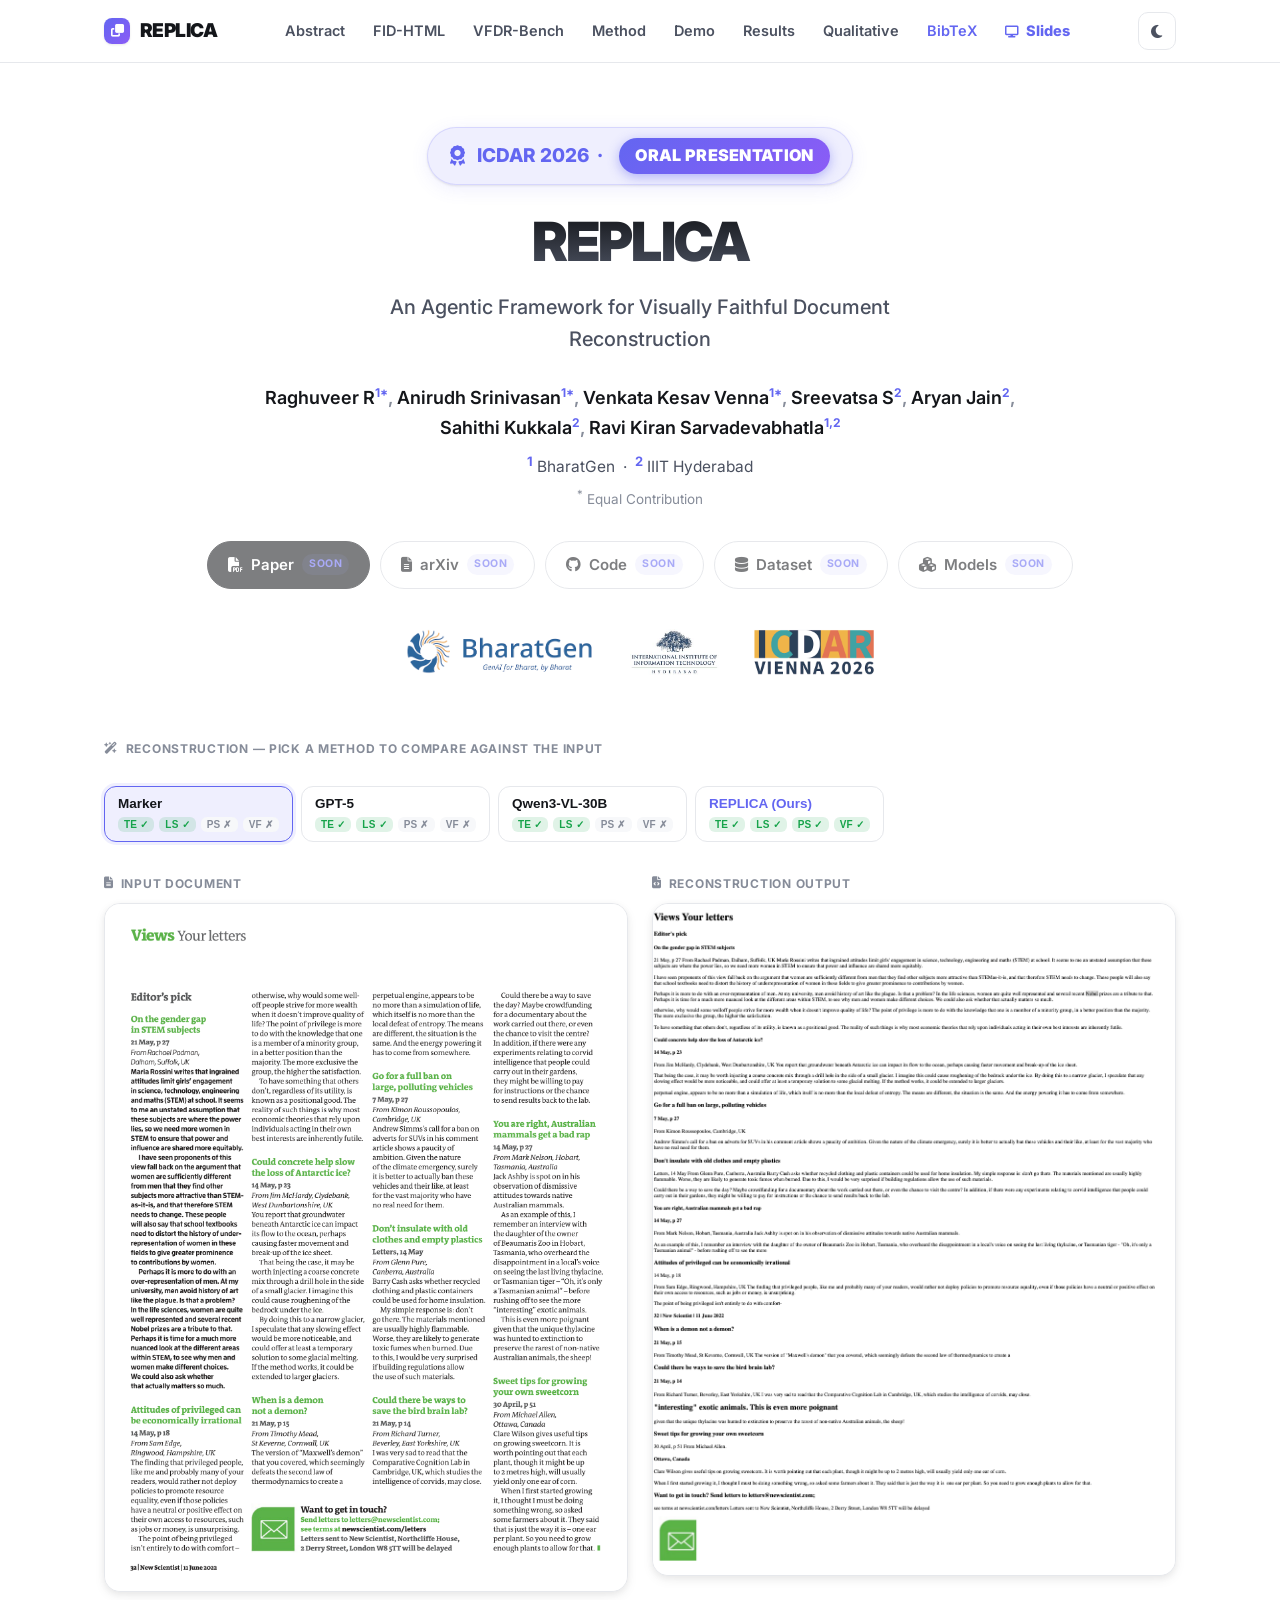
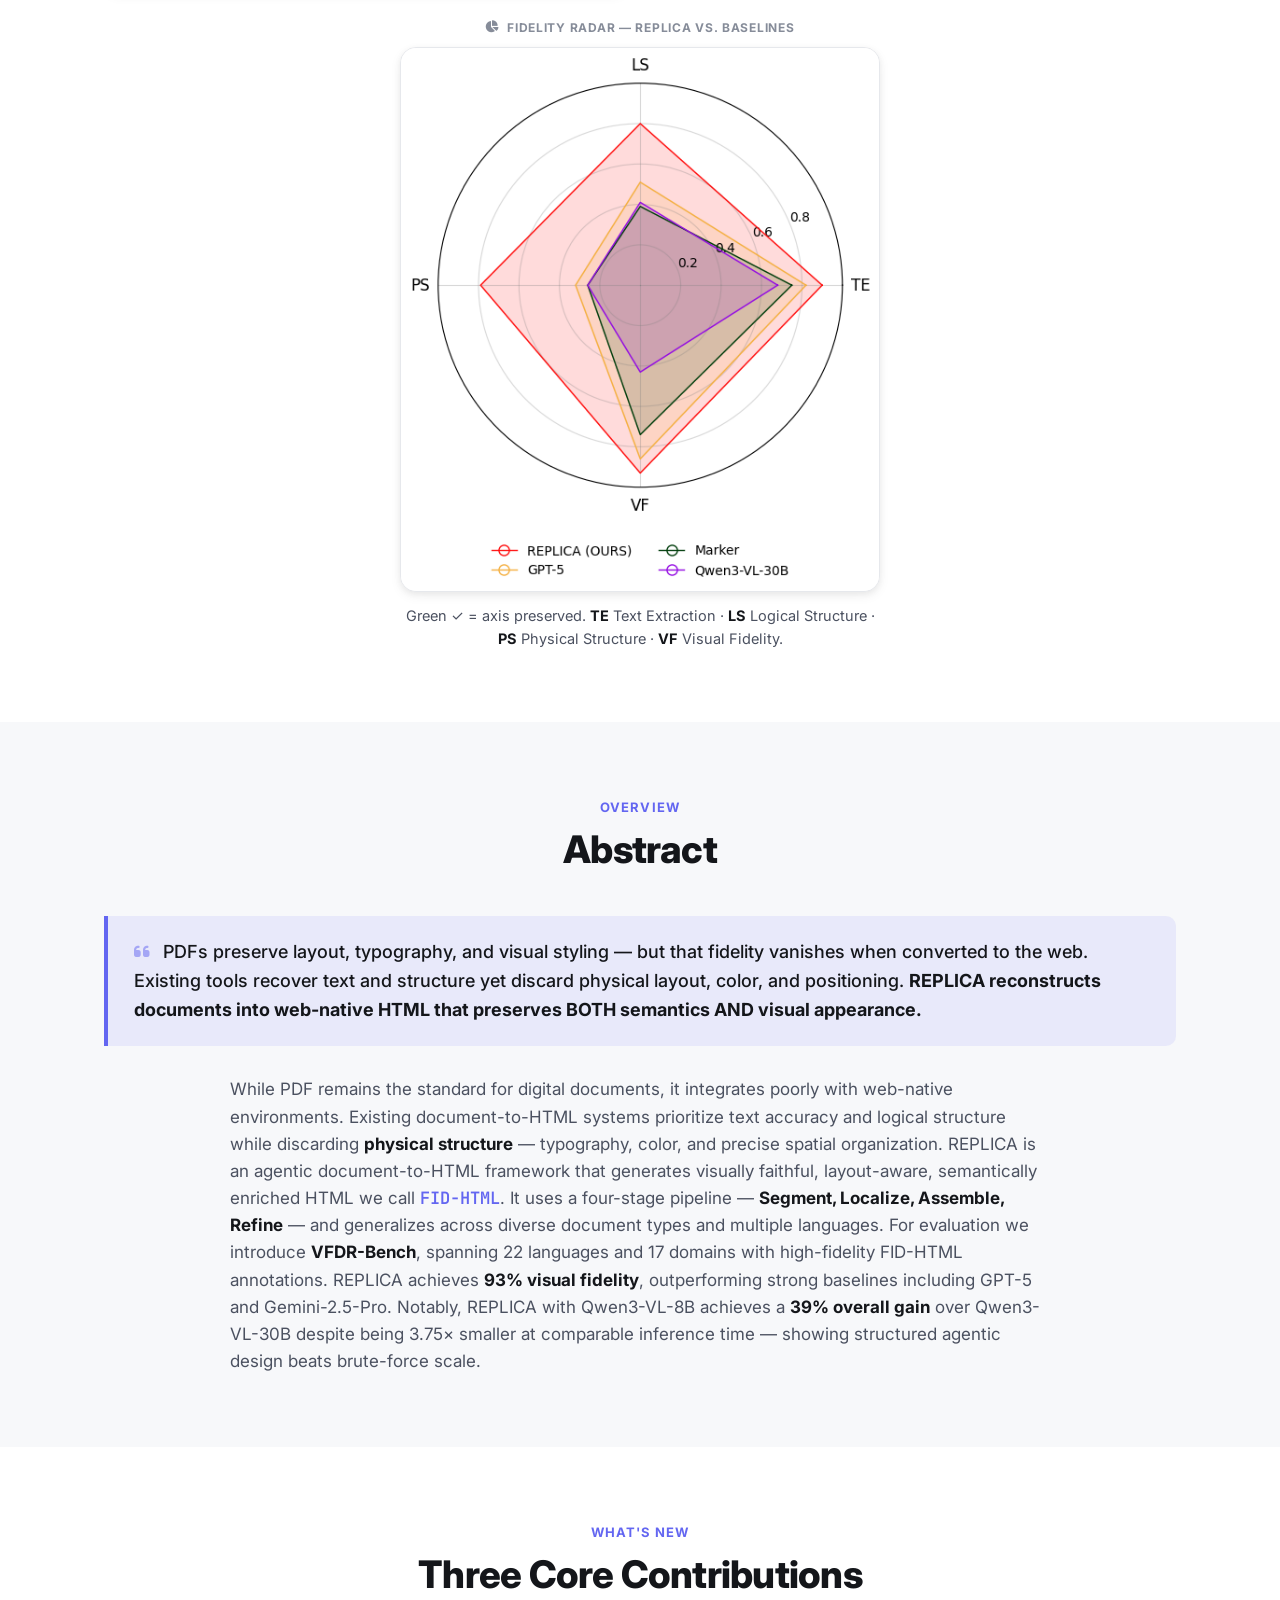
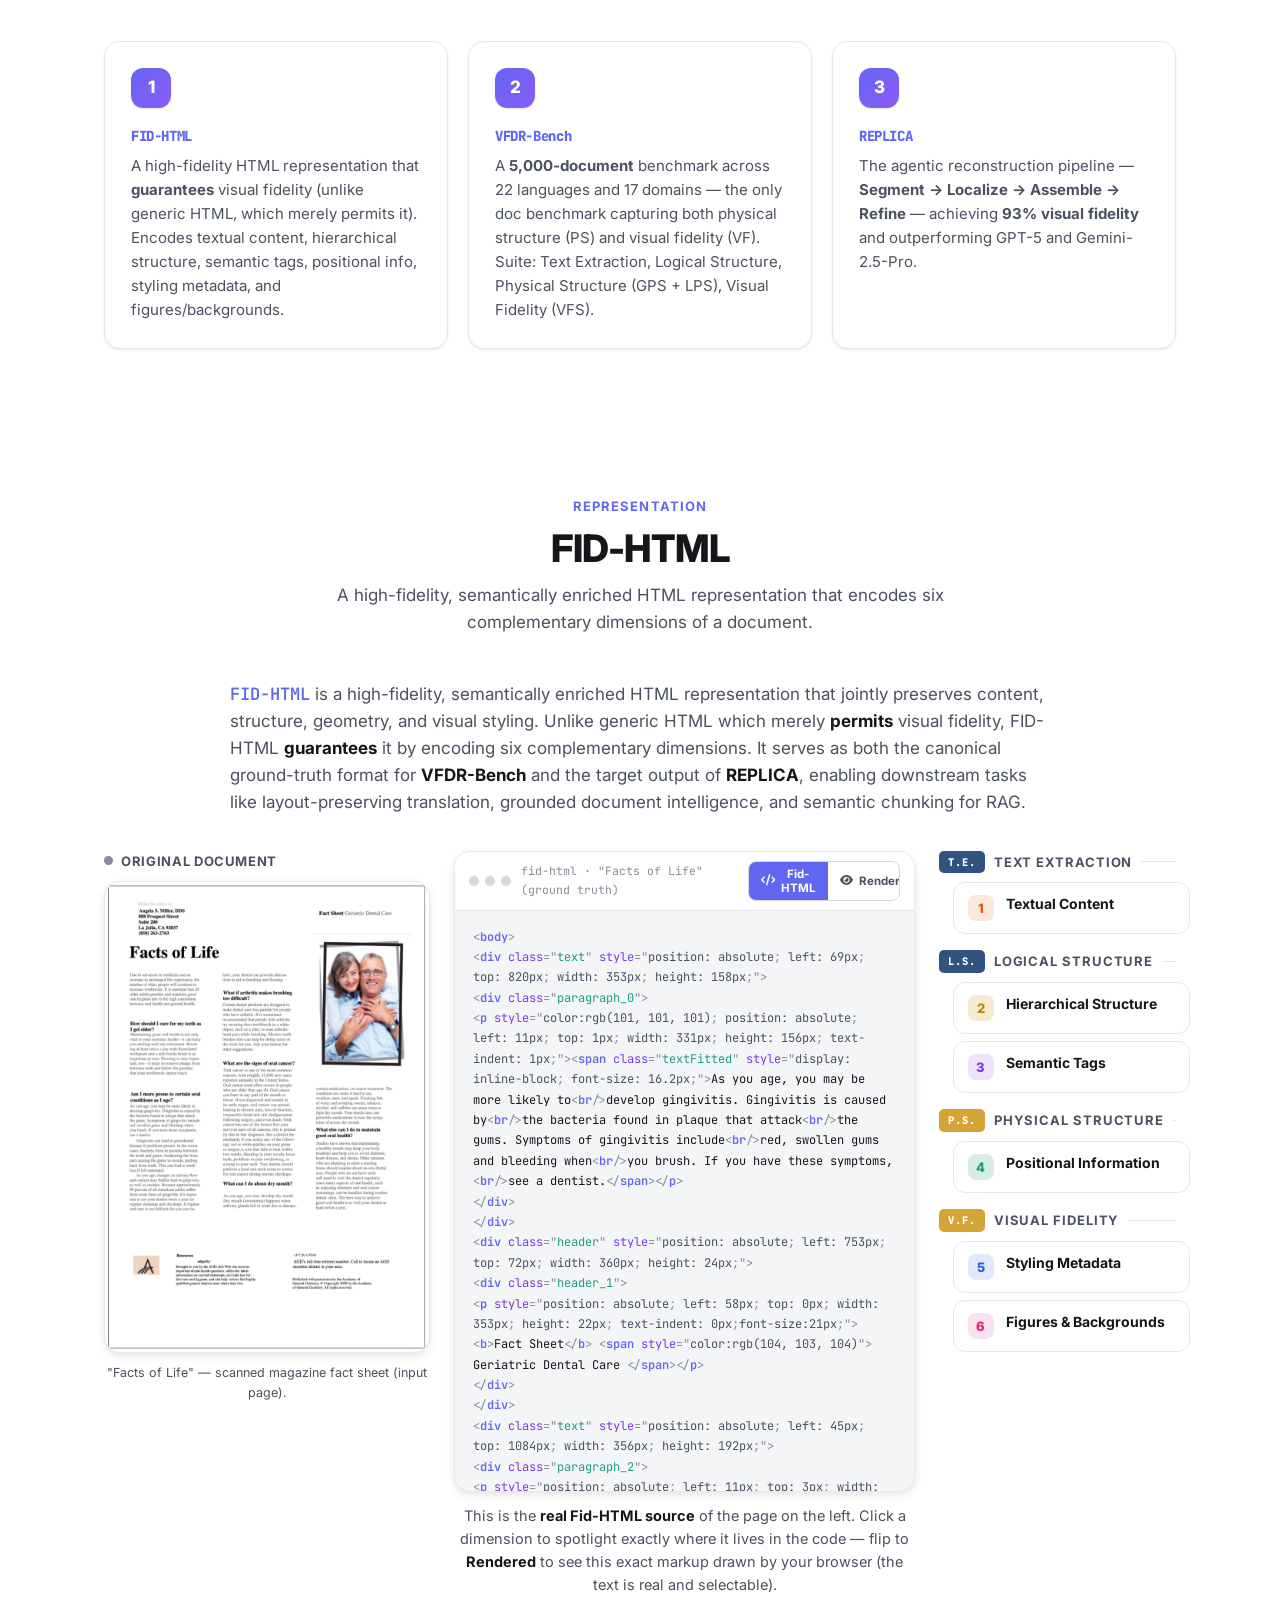
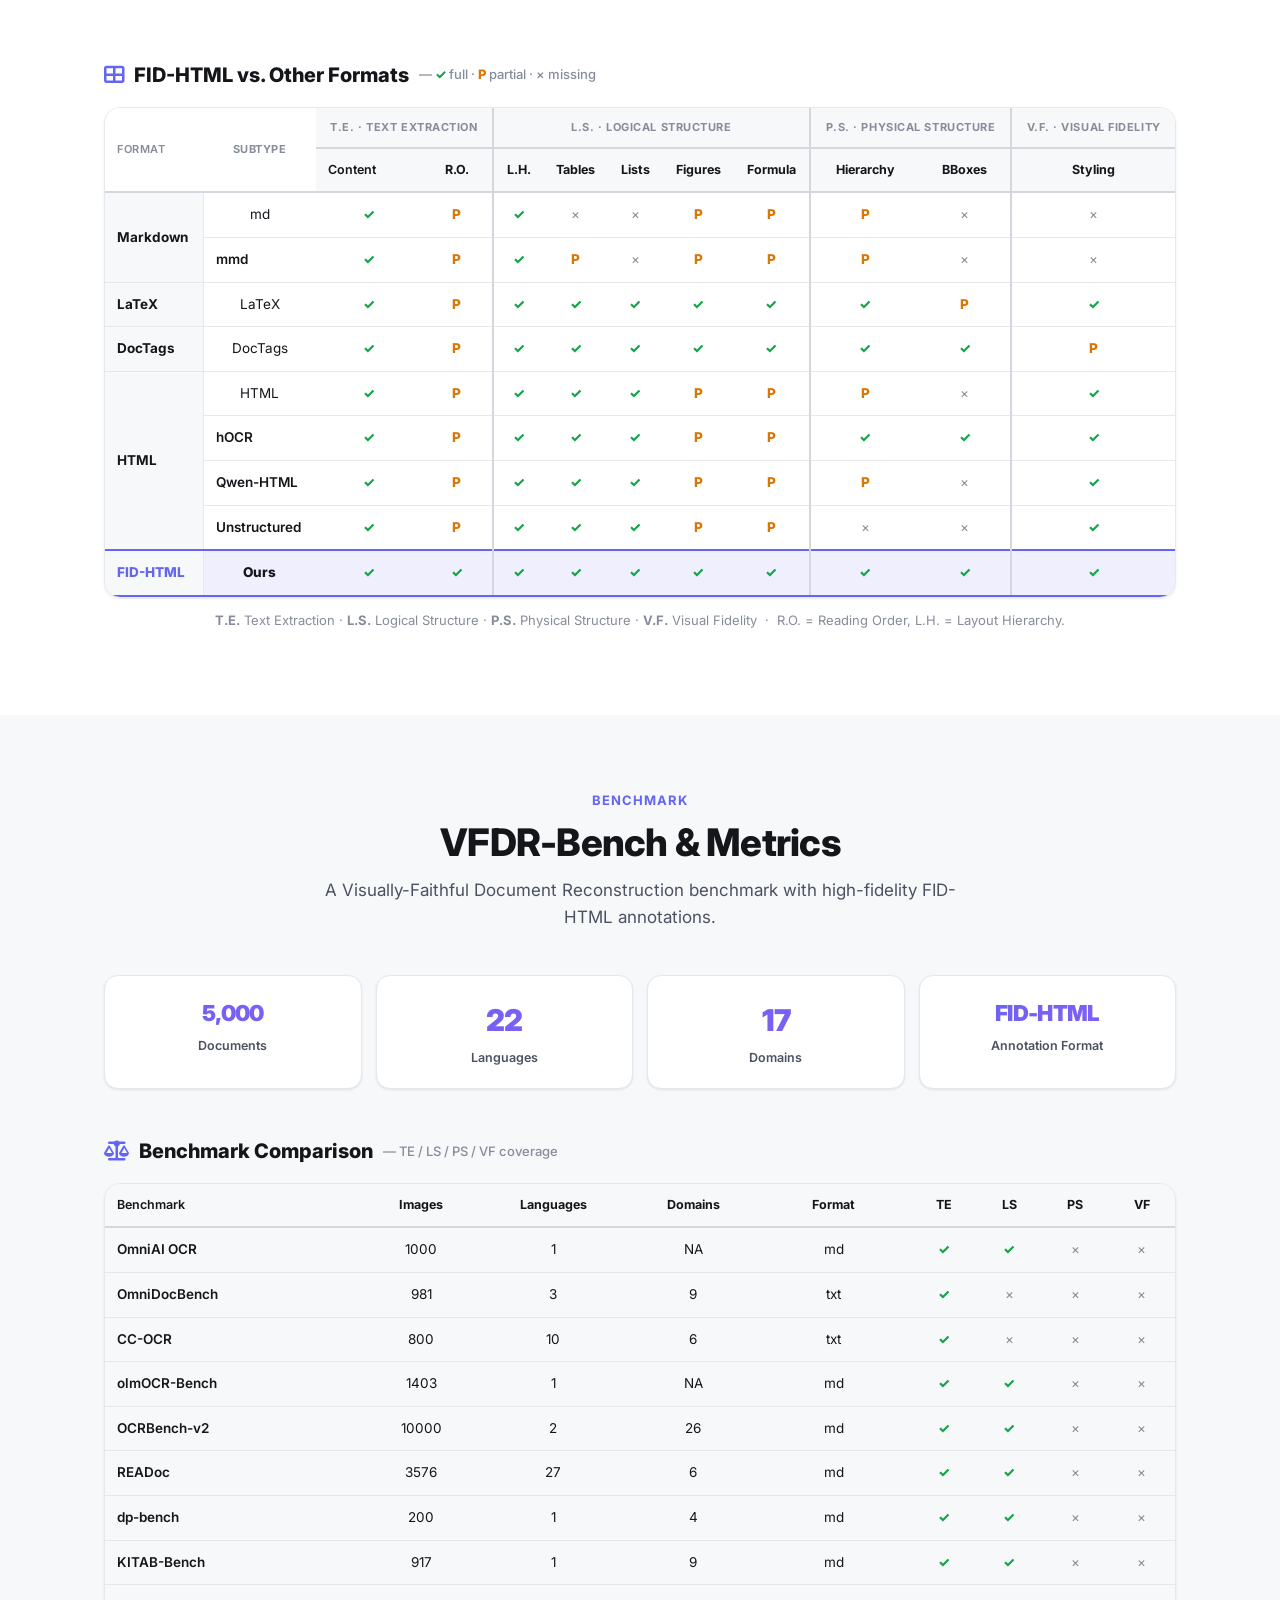
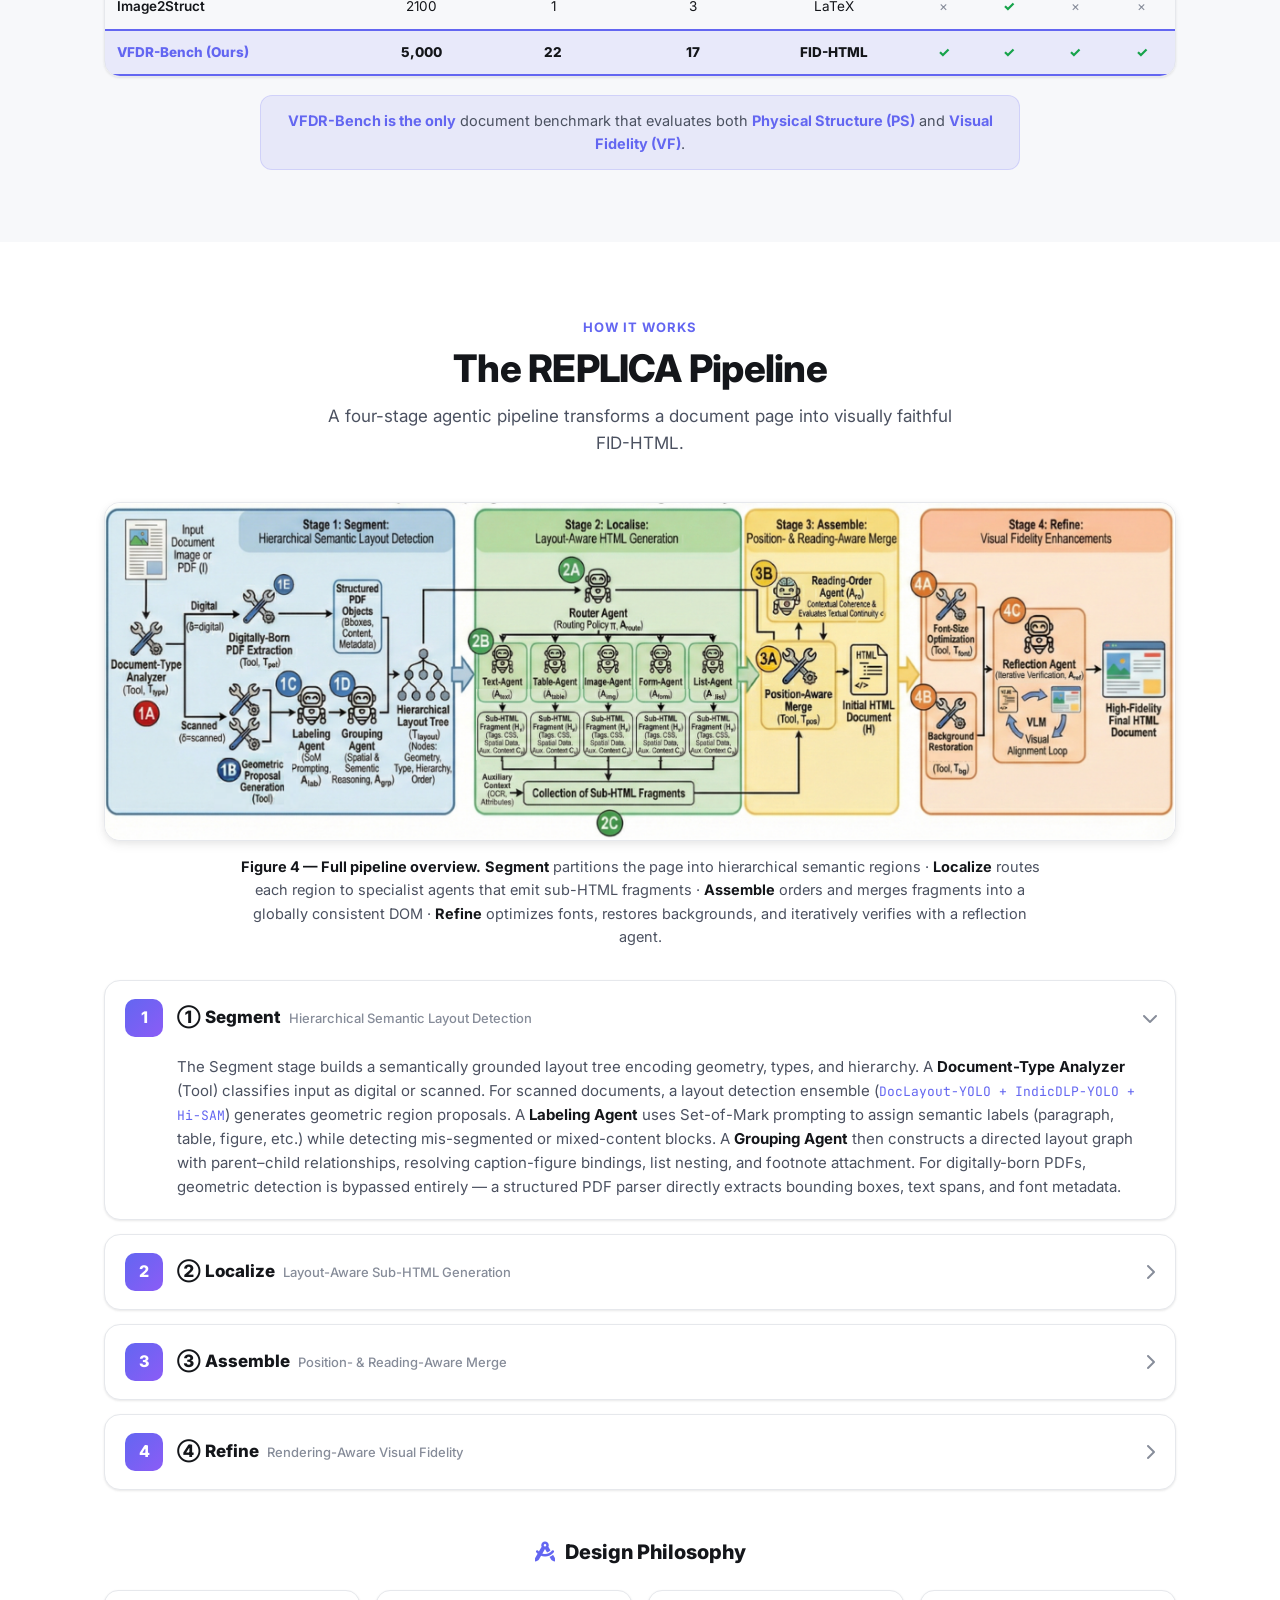
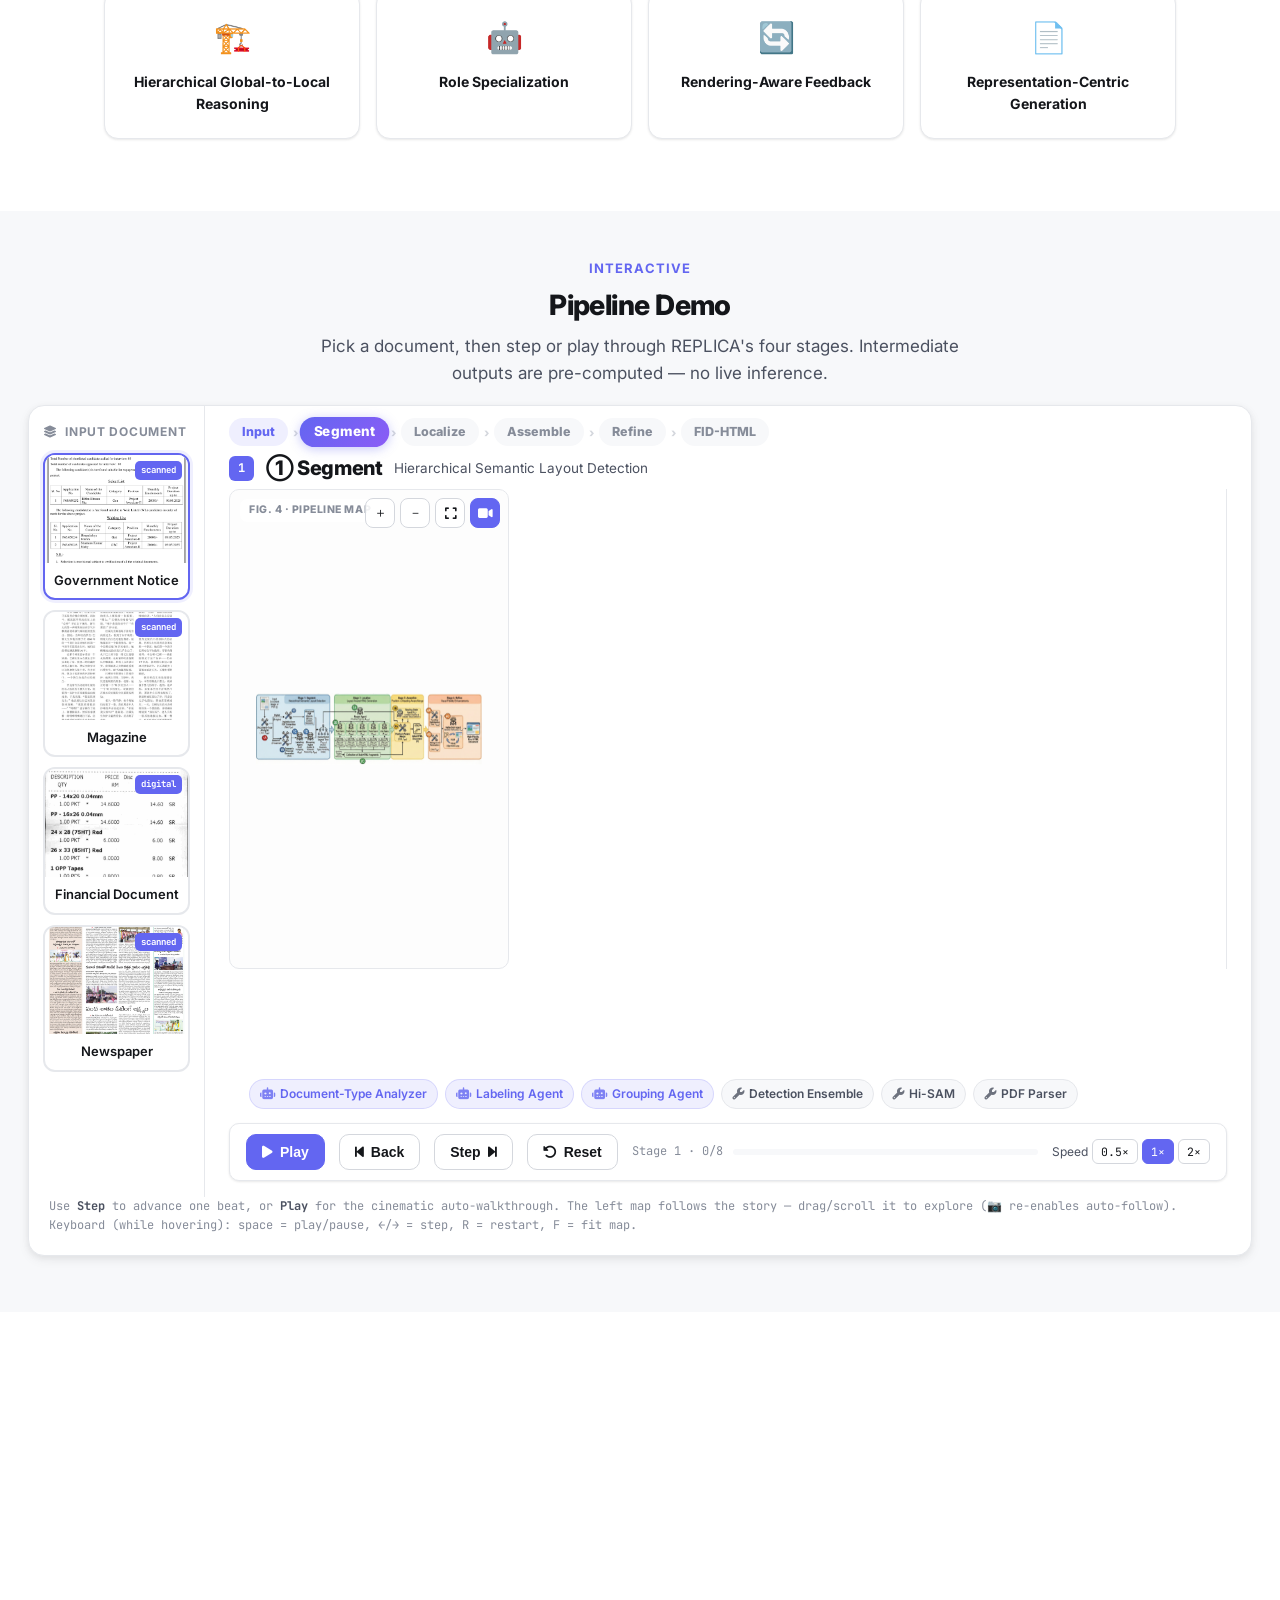
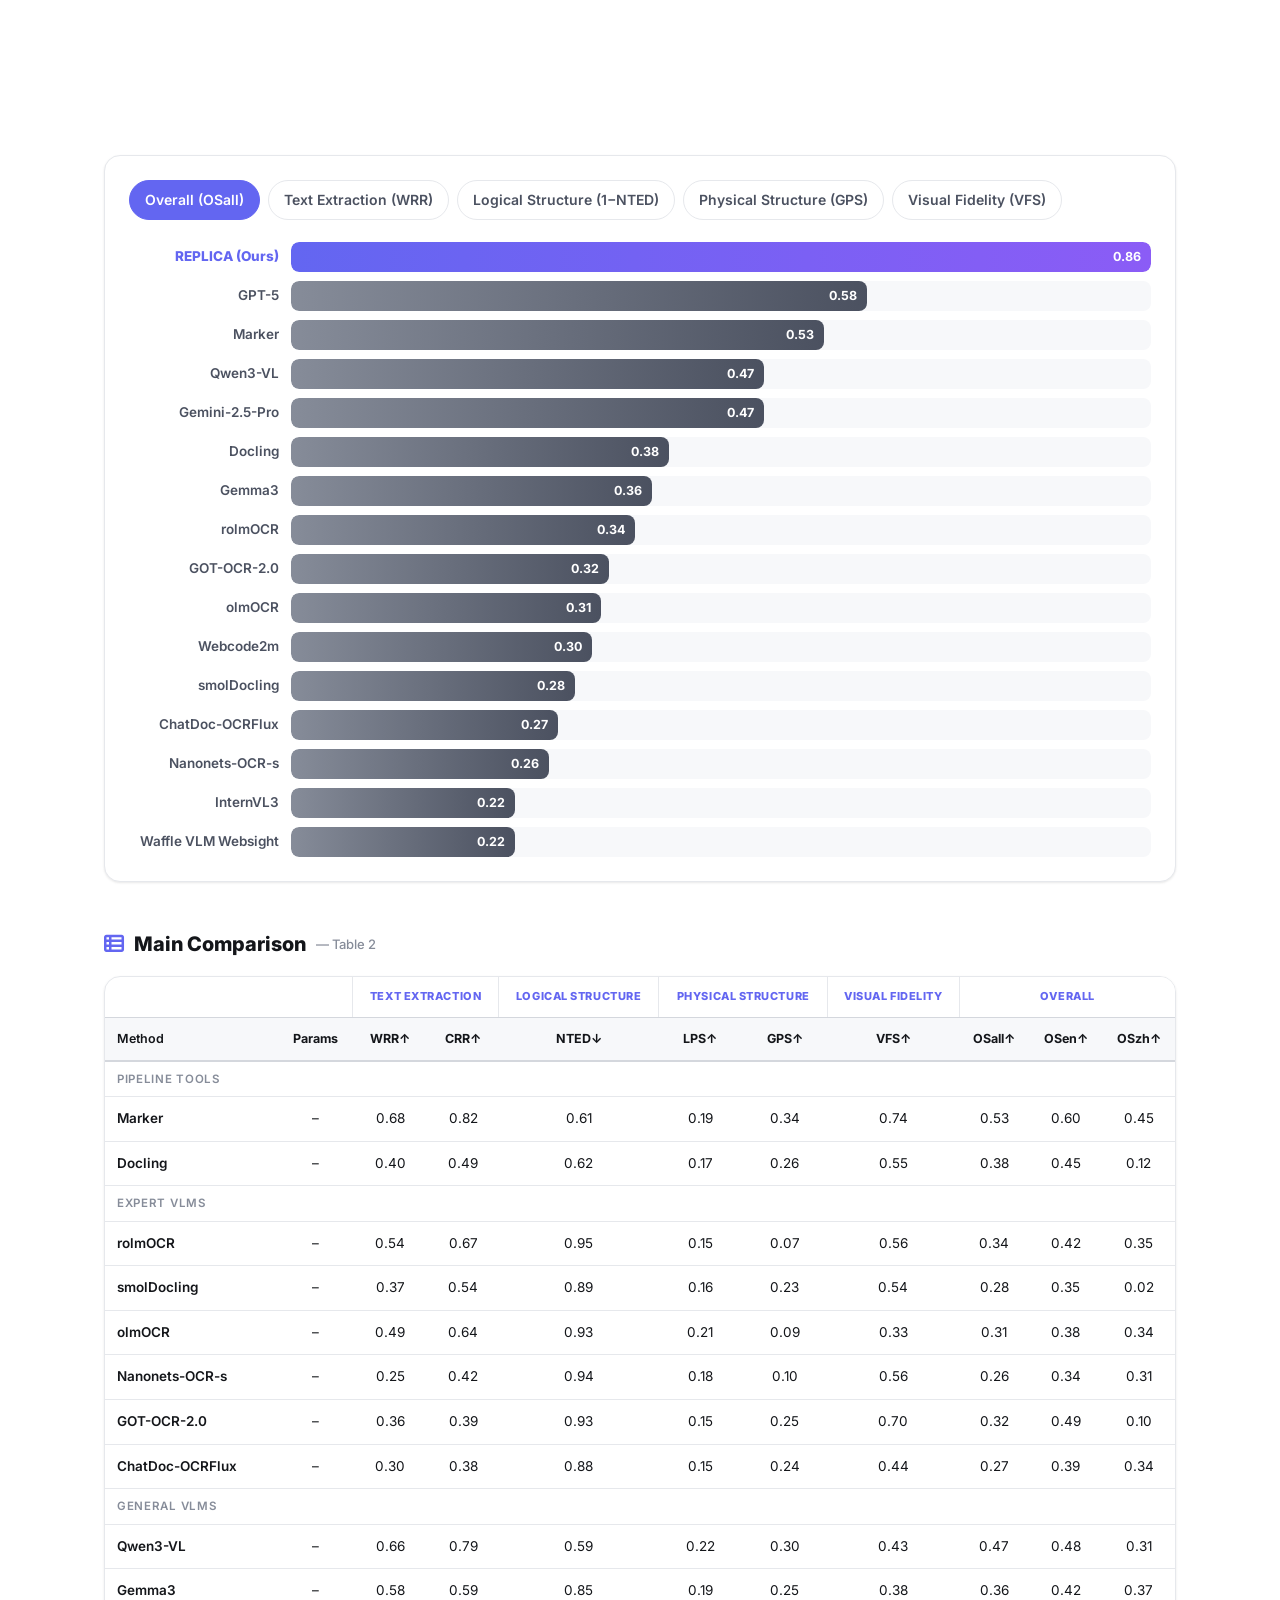
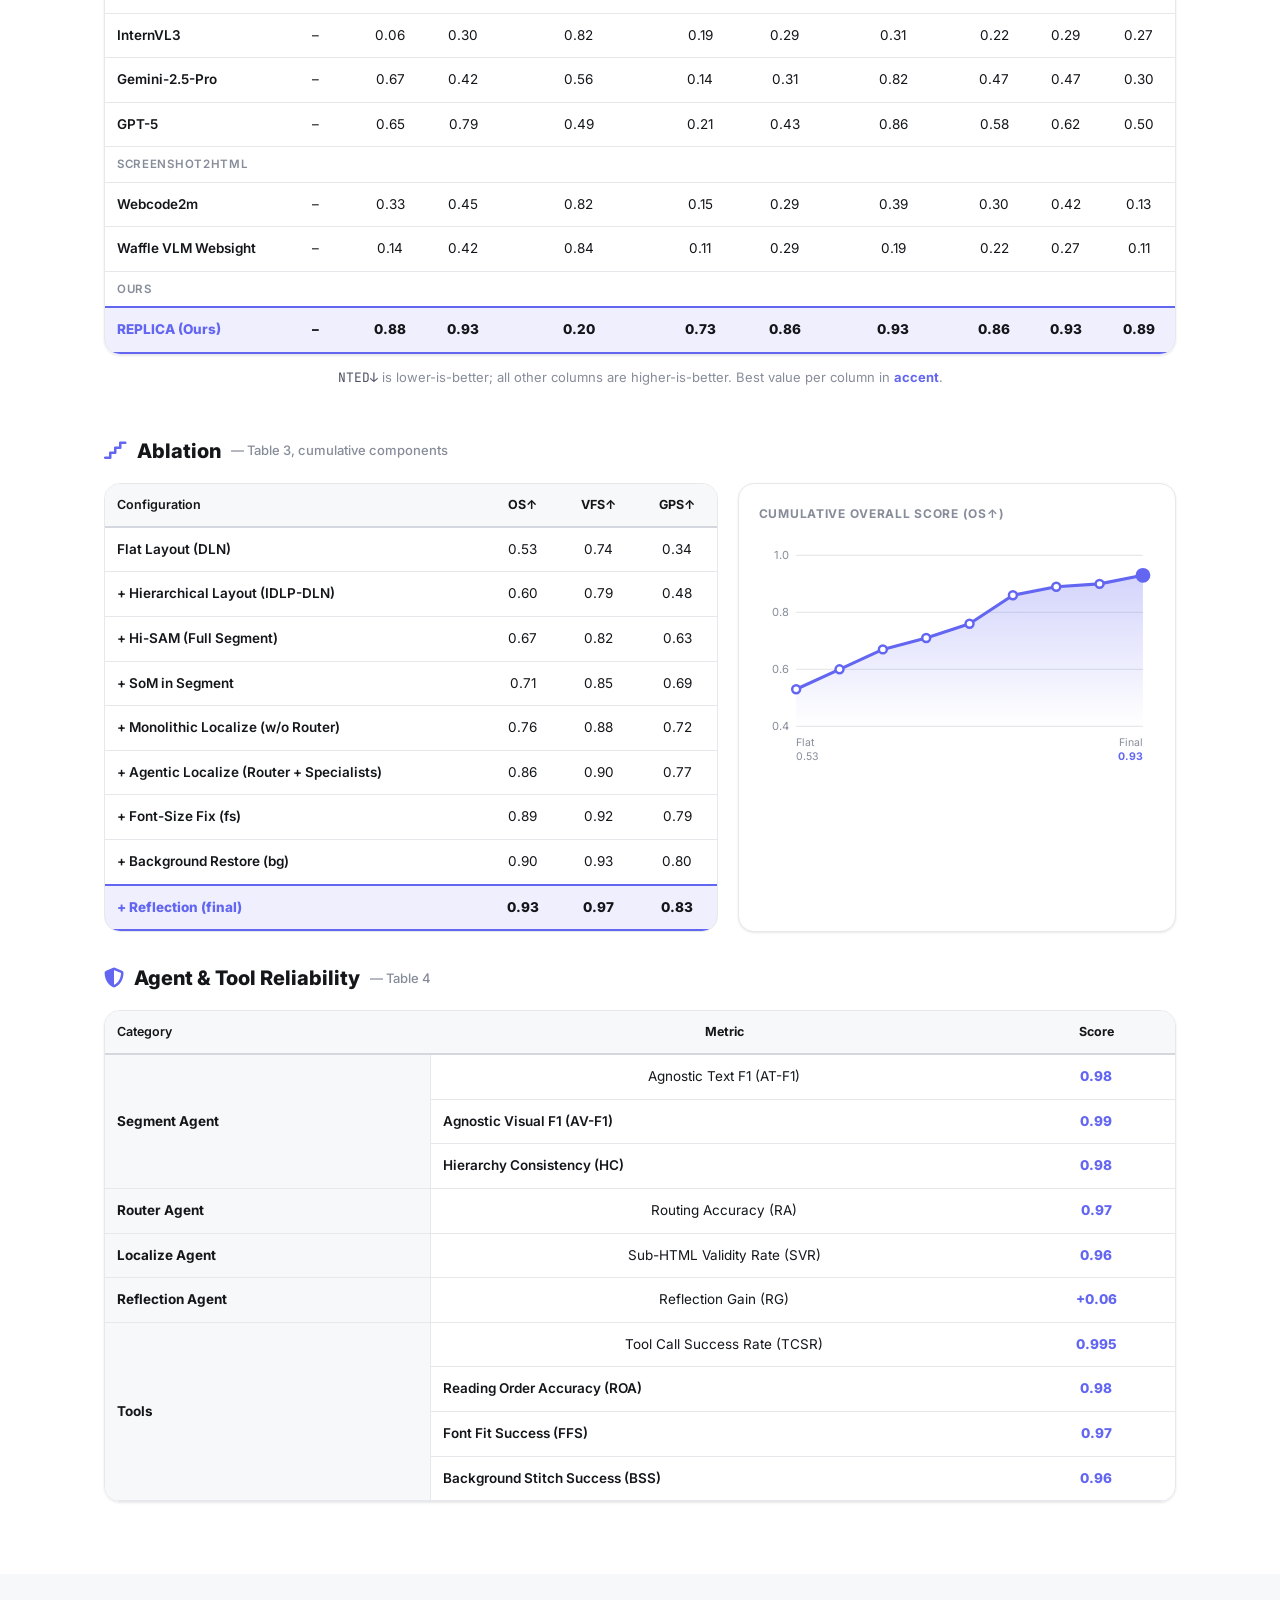
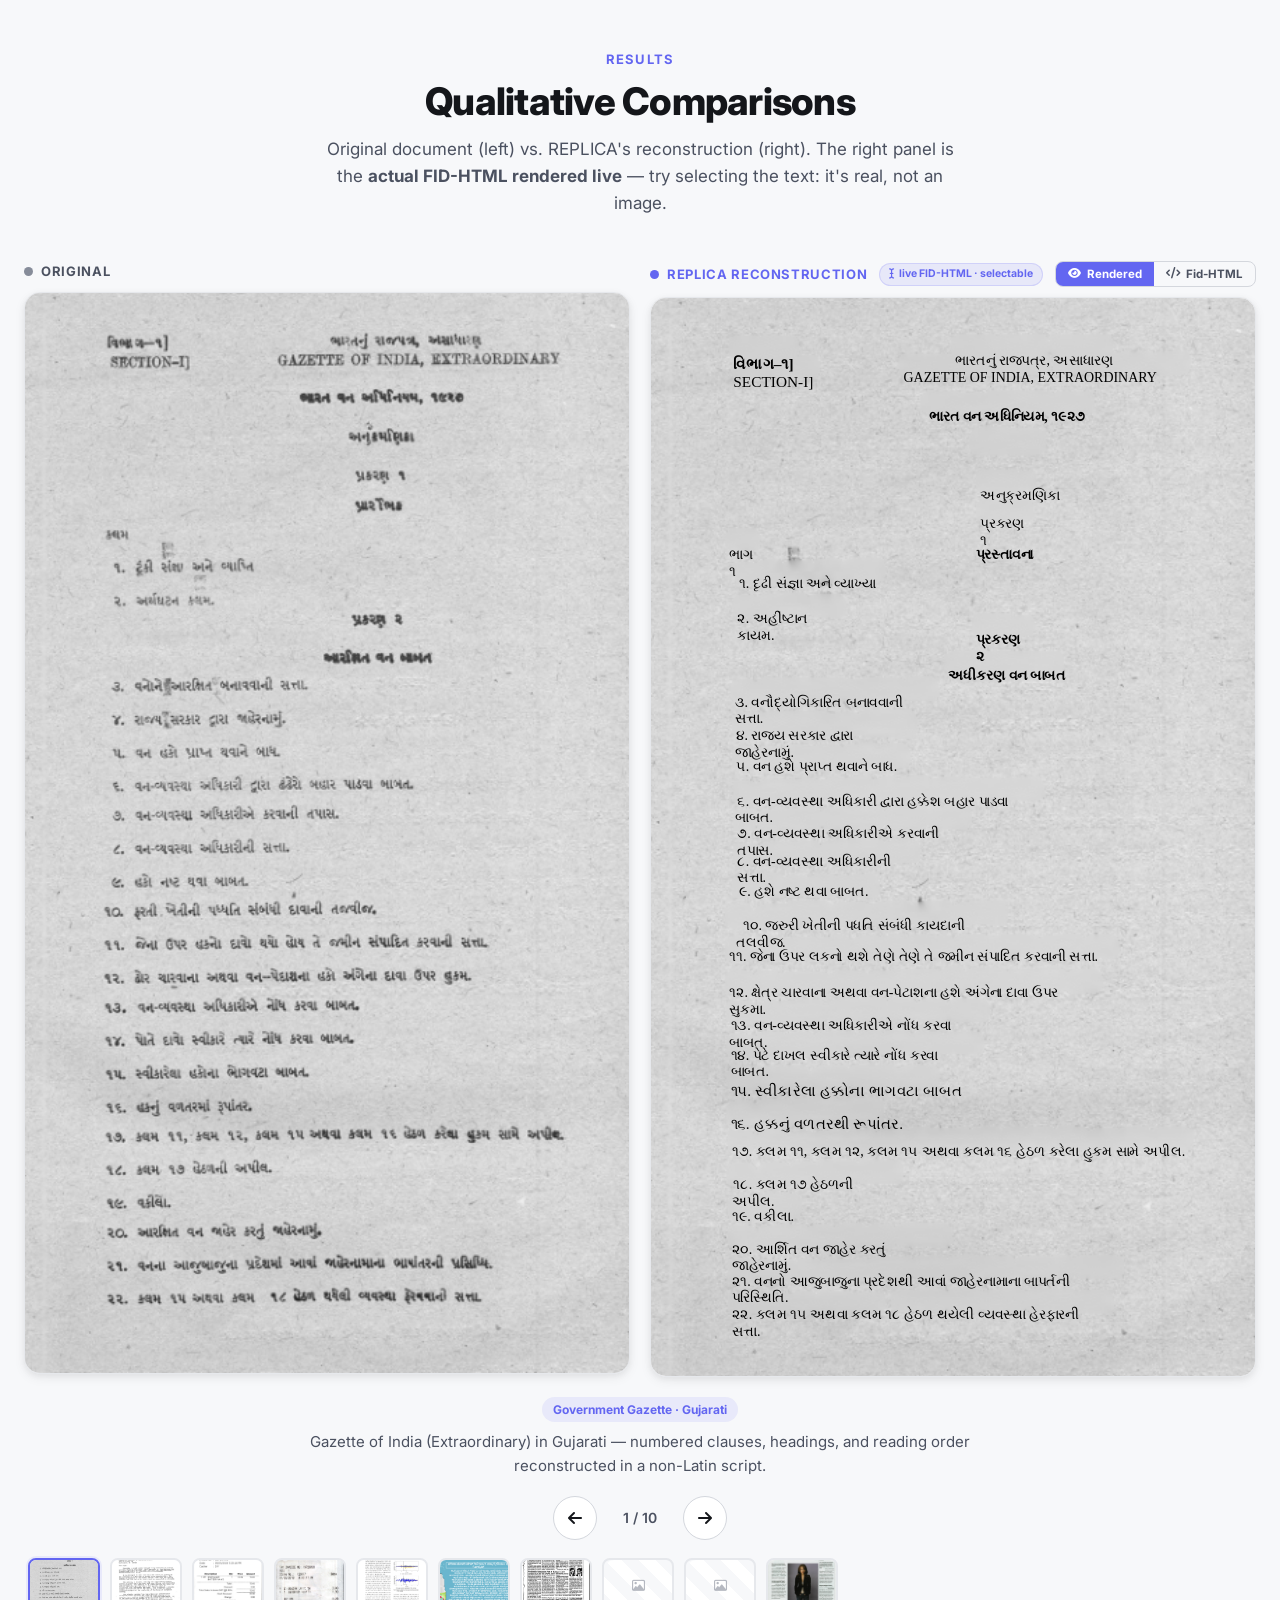
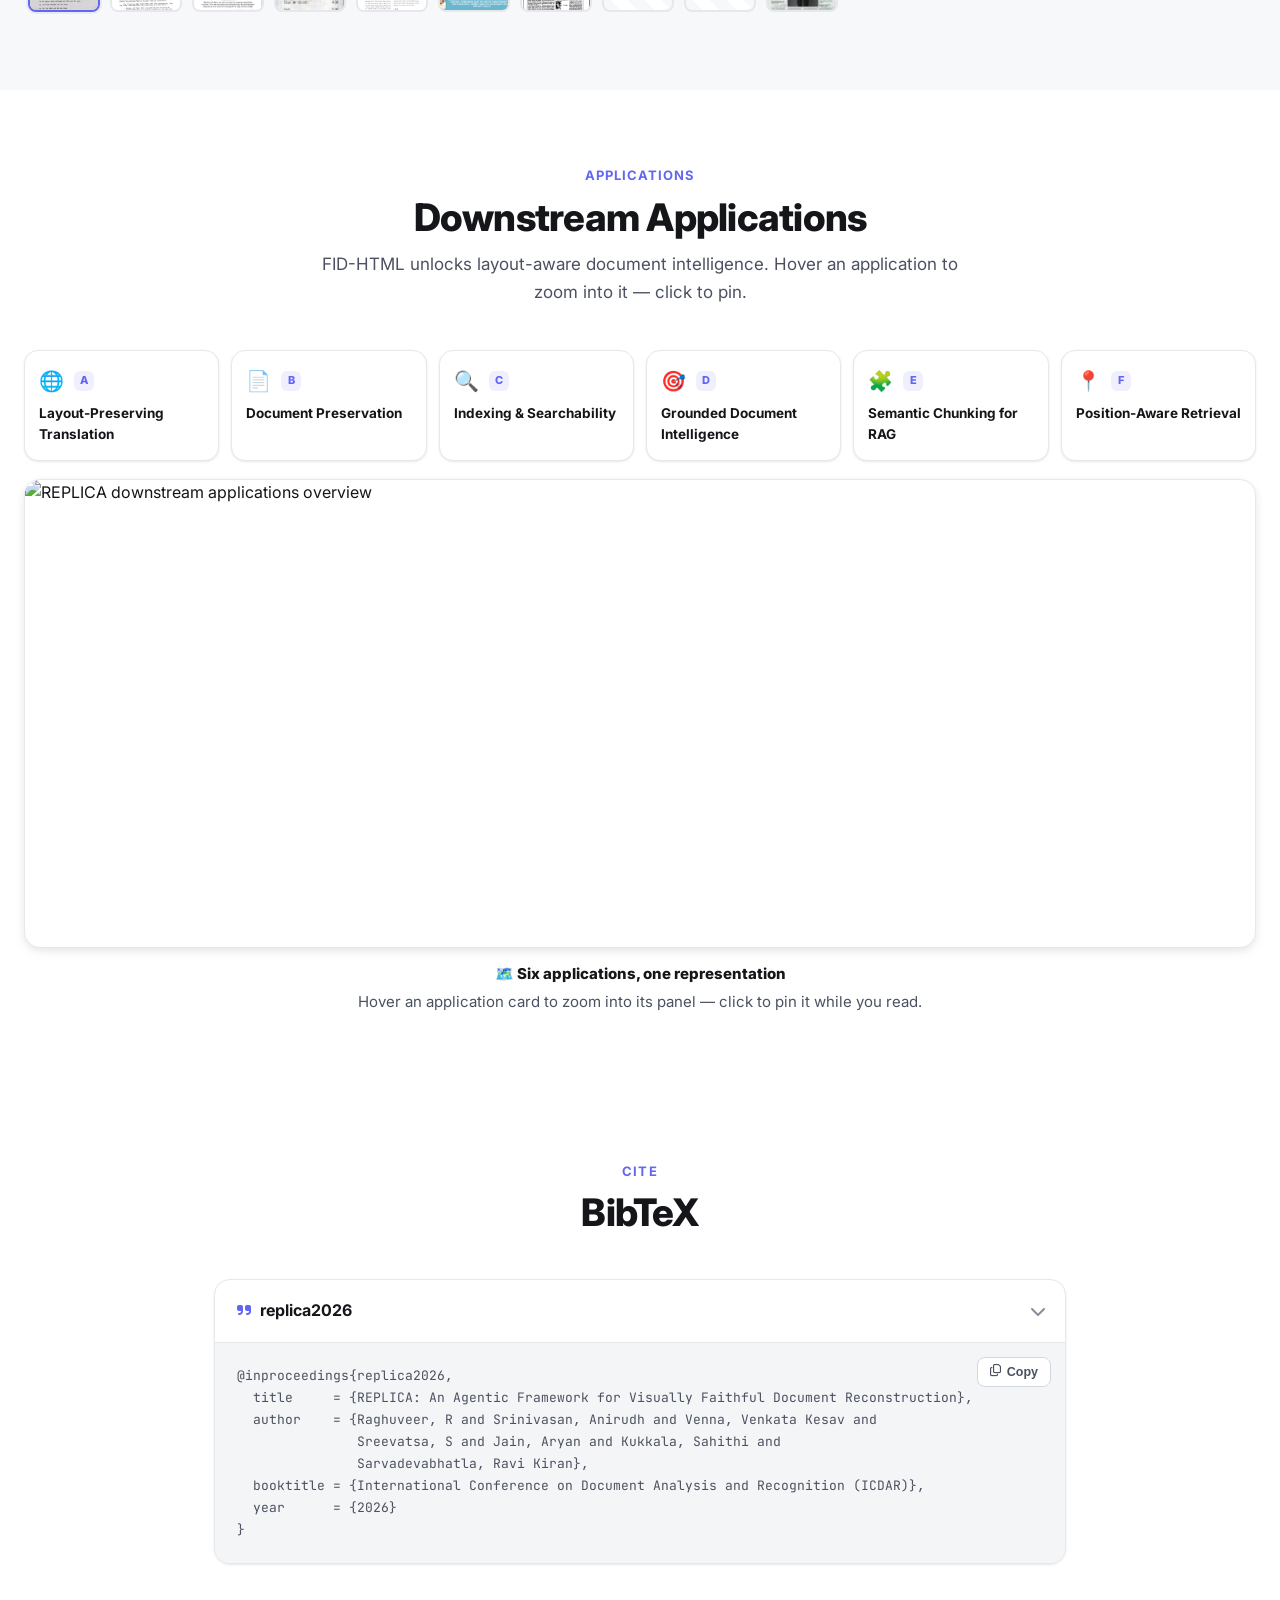
==== commit 07ff4a73: "made corrections to slides, fixes minor issues in demo" ====
--- a/index.html
+++ b/index.html
@@ -141,6 +141,12 @@
     body.embed-mode section.embed-target > .section-head,
     body.embed-mode section.embed-target .section-head { display: none !important; }
     body.embed-mode .pdemo-wrap { margin: 0 !important; }
+    /* On a slide the presenter narrates each beat, so the on-screen caption and
+       the story ribbon are redundant — and they cost the canvas ~120px of the
+       height the diagrams need. They stay on the project page, where there is
+       no presenter to read them aloud. */
+    body.embed-mode .pdemo-story,
+    body.embed-mode .pdemo-caption { display: none !important; }
     body.embed-mode .reveal { opacity: 1 !important; transform: none !important; }
     /* the long prose paragraph above the Fid-HTML figure is redundant on a slide */
     body.embed-mode section#fidhtml .abstract-body { display: none !important; }
@@ -148,6 +154,33 @@
        controls the measure, and tables need every pixel to stay legible */
     body.embed-mode .container { max-width: none !important; padding: 0 16px !important; }
     body.embed-mode .table-scroll { box-shadow: none !important; }
+
+    /* ---- embedded teaser: one fixed page height, never a scrollbar ----
+       On a slide the presenter has only left/right keys, so nothing may sit
+       below the fold. The four reconstructions have very different aspect
+       ratios (Qwen is 0.57, Marker 0.78), so letting each image set its own
+       height made the page taller than the slide for some methods and shorter
+       for others — scrolling on one click, reflowing on the next.
+       Both panes now share one fixed image box and the image is contained
+       inside it, so the layout is identical whichever method is selected. */
+    body.embed-mode .teaser-compare { align-items: stretch; }
+    body.embed-mode .teaser-compare .teaser-panel { display: flex; flex-direction: column; min-width: 0; }
+    body.embed-mode .teaser-compare .frame,
+    body.embed-mode .teaser-compare .teaser-output {
+      flex: 1 1 auto; display: flex; align-items: center; justify-content: center;
+      min-height: 0; background: var(--bg-elev);
+    }
+    body.embed-mode .teaser-compare .teaser-output { border: 0; box-shadow: none; padding: 0; }
+    /* 100vh here is the iframe height, which the slide sets to its own box —
+       so the pages grow to fill whatever the slide can give them, and the
+       reserved 150px is the pills row, the two panel labels, the padding, and
+       enough slack that a different font metric can never push it into scroll. */
+    body.embed-mode .teaser-compare .frame { height: calc(100vh - 150px); min-height: 240px; }
+    body.embed-mode .teaser-compare .frame img {
+      width: auto; height: auto; max-width: 100%; max-height: 100%;
+      object-fit: contain; display: block;
+    }
+    body.embed-mode .teaser-output .frame { min-height: 0; }
 
     /* ---- presentation styling for the embedded results table ----
        Readable at projector distance: heavier category bands, colour-graded
@@ -1848,19 +1881,24 @@
   //   correct[] semantically correct reading order (the RIGHT stream)
   //   ar        fallback height/width ratio (auto-corrected once img loads)
   const RO_RC = { hdr:"#64748b", a:"#35688f", b:"#b4690e", c:"#7c6f9c", tbl:"#4f8a73", ftr:"#8a8d93" };
+  // Region rectangles are FRACTIONS of each S3_reading.png. They were measured
+  // off a 1%-grid render of every page (poster/tools-style calibration), not
+  // eyeballed — the previous values were estimates and every box sat off its
+  // content. `ar` is height/width of the image, used only for the first paint;
+  // buildROFigure re-reads the true ratio once the image loads.
   const RO_DATA = {
     magazine: {
-      id:"magazine", img:"S3_reading", ar:1.30,
+      id:"magazine", img:"S3_reading", ar:1.390,
       blocks:[
-        { id:"title", c:"hdr", tag:"TITLE",  text:"返老还童 (Benjamin Button)",              x:.28, y:.05, w:.44, h:.05 },
-        { id:"byl",   c:"hdr", tag:"BYLINE",  text:"F.S. 菲茨杰拉德 · 陈欣 译",                x:.24, y:.11, w:.48, h:.03 },
-        { id:"L1",    c:"a",   tag:"COL 1",   text:"早在 1860 年，在家生孩子还是件合情合理的事…",  x:.06, y:.16, w:.26, h:.35 },
-        { id:"L2",    c:"a",   tag:"COL 1",   text:"在这家专为名媛绅士服务的私人医院的 2 楼大厅里…", x:.06, y:.53, w:.26, h:.34 },
-        { id:"M1",    c:"b",   tag:"COL 2",   text:"房间——时兴的叫法是“啼哭室”。他们走了进去…",      x:.37, y:.15, w:.26, h:.36 },
-        { id:"M2",    c:"b",   tag:"COL 2",   text:"巴顿先生的额头上冒着冷汗。他闭上双眼，又睁开…",  x:.37, y:.53, w:.26, h:.34 },
-        { id:"R1",    c:"c",   tag:"COL 3",   text:"巴顿先生一屁股跌坐在儿子近旁的椅子上…",        x:.68, y:.15, w:.26, h:.34 },
-        { id:"R2",    c:"c",   tag:"COL 3",   text:"但巴顿先生还是坚持认为，本杰明既是个婴儿…",      x:.68, y:.51, w:.26, h:.34 },
-        { id:"pg",    c:"ftr", tag:"FOLIO",   text:"4 · 读者 2018·1",                         x:.05, y:.93, w:.16, h:.04 },
+        { id:"title", c:"hdr", tag:"TITLE",  text:"返老还童 (Benjamin Button)",              x:.388, y:.099, w:.228, h:.055 },
+        { id:"byl",   c:"hdr", tag:"BYLINE",  text:"F.S. 菲茨杰拉德 · 陈欣 译",                x:.300, y:.152, w:.400, h:.034 },
+        { id:"L1",    c:"a",   tag:"COL 1",   text:"早在 1860 年，在家生孩子还是件合情合理的事…",  x:.120, y:.195, w:.245, h:.360 },
+        { id:"L2",    c:"a",   tag:"COL 1",   text:"在这家专为名媛绅士服务的私人医院的 2 楼大厅里…", x:.120, y:.560, w:.245, h:.395 },
+        { id:"M1",    c:"b",   tag:"COL 2",   text:"房间——时兴的叫法是“啼哭室”。他们走了进去…",      x:.385, y:.185, w:.245, h:.335 },
+        { id:"M2",    c:"b",   tag:"COL 2",   text:"巴顿先生的额头上冒着冷汗。他闭上双眼，又睁开…",  x:.385, y:.525, w:.245, h:.430 },
+        { id:"R1",    c:"c",   tag:"COL 3",   text:"巴顿先生一屁股跌坐在儿子近旁的椅子上…",        x:.645, y:.185, w:.245, h:.380 },
+        { id:"R2",    c:"c",   tag:"COL 3",   text:"但巴顿先生还是坚持认为，本杰明既是个婴儿…",      x:.645, y:.570, w:.245, h:.385 },
+        { id:"pg",    c:"ftr", tag:"FOLIO",   text:"4 · 读者 2018·1",                         x:.050, y:.944, w:.150, h:.046 },
       ],
       naive:  ["title","byl","L1","M1","R1","L2","M2","R2","pg"],
       correct:["title","byl","L1","L2","M1","M2","R1","R2","pg"],
@@ -1871,21 +1909,22 @@
       },
     },
     newspaper: {
-      id:"newspaper", img:"S3_reading", ar:1.64,
+      id:"newspaper", img:"S3_reading", ar:1.646,
       blocks:[
-        { id:"mast", c:"hdr", tag:"MASTHEAD", text:"మన తెలంగాణ · హైదరాబాద్ · పేజీ 12",                  x:.02, y:.02, w:.96, h:.035 },
-        { id:"ban",  c:"hdr", tag:"HEADLINE", text:"మీ ఆడబిడ్డగా ఆశీర్వదించండి",                        x:.22, y:.06, w:.56, h:.045 },
-        { id:"L1",   c:"a",   tag:"COL 1",    text:"పోస్టల్ బ్యాలెట్ ద్వారా ఓటు హక్కు వినియోగించుకోవాలి",  x:.03, y:.14, w:.16, h:.18 },
-        { id:"L2",   c:"a",   tag:"COL 1",    text:"సైబర్ నేరాలపట్ల జాగ్రత్తగా ఉండాలి",                   x:.03, y:.34, w:.16, h:.30 },
-        { id:"C1",   c:"b",   tag:"COL 2",    text:"మెడక్ ఎమ్మెల్యే అభ్యర్థి పద్మా దేవేందర్‌రెడ్డి…",       x:.21, y:.12, w:.36, h:.20 },
-        { id:"C2",   c:"b",   tag:"COL 2",    text:"మంత్రి హరీశ్‌రావుకే మా మద్దతు",                       x:.21, y:.34, w:.36, h:.24 },
-        { id:"C3",   c:"b",   tag:"COL 2",    text:"వంద శాతం ఓటింగే లక్ష్యం",                            x:.21, y:.60, w:.36, h:.30 },
-        { id:"R1",   c:"c",   tag:"COL 3",    text:"నేడు బీఆర్ఎస్ ఎమ్మెల్యే అభ్యర్థి భూపాల్‌రెడ్డి నామినేషన్", x:.60, y:.12, w:.37, h:.22 },
-        { id:"R2",   c:"c",   tag:"COL 3",    text:"ఖేడ్ ఆర్‌వో కార్యాలయాన్ని సందర్శించిన ఎన్నికల అధికారి",  x:.60, y:.36, w:.37, h:.22 },
-        { id:"R3",   c:"c",   tag:"COL 3",    text:"నేడు రెండు నామినేషన్లు దాఖలు",                       x:.60, y:.60, w:.37, h:.30 },
+        { id:"mast", c:"hdr", tag:"MASTHEAD", text:"మన తెలంగాణ · పేజీ 12 · www.manatelangana.news",        x:.020, y:.028, w:.960, h:.052 },
+        { id:"ban",  c:"hdr", tag:"HEADLINE", text:"మీ ఆడబిడ్డగా ఆశీర్వదించండి",                            x:.265, y:.082, w:.655, h:.048 },
+        { id:"L1",   c:"a",   tag:"COL 1",    text:"పోస్టల్ బ్యాలెట్ ద్వారా ఓటు హక్కు వినియోగించుకోవాలి",      x:.028, y:.137, w:.167, h:.085 },
+        { id:"L2",   c:"a",   tag:"COL 1",    text:"సైబర్ నేరాలపట్ల జాగ్రత్తగా ఉండాలి",                       x:.028, y:.228, w:.167, h:.132 },
+        { id:"L3",   c:"a",   tag:"COL 1",    text:"పారిశ్రామిక రంగంలో విప్లవాత్మక మార్పులు వచ్చాయి",         x:.028, y:.365, w:.167, h:.598 },
+        { id:"C1",   c:"b",   tag:"COL 2",    text:"సీఎం కేసీఆర్ అమ్మలంటే మరదలా బంగా…",                     x:.205, y:.137, w:.520, h:.155 },
+        { id:"C2",   c:"b",   tag:"COL 2",    text:"మంత్రి హరీశ్‌రావుకే మా మద్దతు",                           x:.205, y:.298, w:.520, h:.212 },
+        { id:"C3",   c:"b",   tag:"COL 2",    text:"వంద శాతం ఓటింగే లక్ష్యం",                                x:.205, y:.516, w:.520, h:.447 },
+        { id:"R1",   c:"c",   tag:"COL 3",    text:"నేడు బీఆర్ఎస్ ఎమ్మెల్యే అభ్యర్థి భూపాల్‌రెడ్డి నామినేషన్",   x:.735, y:.137, w:.235, h:.175 },
+        { id:"R2",   c:"c",   tag:"COL 3",    text:"అభివృద్ధి చూసి ఓటేయ్యాండి",                              x:.735, y:.318, w:.235, h:.300 },
+        { id:"R3",   c:"c",   tag:"COL 3",    text:"నేడు రెండు నామినేషన్ల దాఖలు",                            x:.735, y:.624, w:.235, h:.339 },
       ],
-      naive:  ["mast","ban","L1","C1","R1","L2","C2","R2","C3","R3"],
-      correct:["mast","ban","L1","L2","C1","C2","C3","R1","R2","R3"],
+      naive:  ["mast","ban","L1","C1","R1","L2","C2","R2","L3","C3","R3"],
+      correct:["mast","ban","L1","L2","L3","C1","C2","C3","R1","R2","R3"],
       cap:{
         naive:"A dense multi-column page read in <b>raster order</b> ping-pongs across every column — headlines, bodies and unrelated stories collide. <b>Worst-case for naive order.</b>",
         think:"The <b>Reading-Order Agent</b> tests band-scan vs. column-major routes, scoring each on coherence between adjacent regions…",
@@ -1893,19 +1932,19 @@
       },
     },
     gov: {
-      id:"gov", img:"S3_reading", ar:1.34,
+      id:"gov", img:"S3_reading", ar:1.337,
       blocks:[
-        { id:"logo", c:"hdr", tag:"EMBLEM",  text:"CSIR–IMMT emblem",                                              x:.03, y:.03, w:.12, h:.08 },
-        { id:"ttl",  c:"hdr", tag:"HEADER",  text:"CSIR – Institute of Minerals & Materials Technology, Bhubaneswar", x:.17, y:.03, w:.80, h:.08 },
-        { id:"meta", c:"hdr", tag:"META",    text:"Advt. PME/P65/2023 · Post 6502 · Interview 04.08.2023 · 08 applied, 05 interviewed", x:.04, y:.14, w:.92, h:.14 },
-        { id:"in1",  c:"b",   tag:"INTRO",   text:"The following candidate(s) are found suitable for engagement in order of merit.", x:.04, y:.30, w:.92, h:.05 },
-        { id:"hs",   c:"tbl", tag:"HEADING", text:"Select List",                                                    x:.42, y:.37, w:.16, h:.03 },
-        { id:"ts",   c:"tbl", tag:"TABLE",   text:"1 · Bibhu Bhusan Sha · Gen · Project Associate-II · 28000/- · 09.05.2025", x:.04, y:.41, w:.92, h:.08 },
-        { id:"in2",  c:"b",   tag:"INTRO",   text:"The following candidate(s) are found suitable as Wait Listed (WL) in order of merit.", x:.04, y:.51, w:.92, h:.05 },
-        { id:"hw",   c:"tbl", tag:"HEADING", text:"Waiting List",                                                   x:.42, y:.57, w:.16, h:.03 },
-        { id:"tw",   c:"tbl", tag:"TABLE",   text:"1 · Birupakshya Mishra · Gen  ·  2 · Shantanu Kumar Maity · OBC",  x:.04, y:.61, w:.92, h:.10 },
-        { id:"nb",   c:"ftr", tag:"NOTES",   text:"N.B. — selection provisional; published on website; offer subject to funds; WL preferred if selectee declines.", x:.04, y:.73, w:.92, h:.16 },
-        { id:"sig",  c:"ftr", tag:"SIGN",    text:"Sd/- Director",                                                  x:.80, y:.92, w:.17, h:.05 },
+        { id:"logo", c:"hdr", tag:"EMBLEM",  text:"CSIR–IMMT emblem",                                              x:.040, y:.034, w:.130, h:.086 },
+        { id:"ttl",  c:"hdr", tag:"HEADER",  text:"CSIR – Institute of Minerals & Materials Technology, Bhubaneswar", x:.180, y:.034, w:.750, h:.086 },
+        { id:"meta", c:"hdr", tag:"META",    text:"Advt. PME/P65/2023 · Post 6502 · Interview 04.08.2023 · 08 applied, 05 interviewed", x:.030, y:.140, w:.720, h:.135 },
+        { id:"in1",  c:"b",   tag:"INTRO",   text:"The following candidate(s) are found suitable for engagement in order of merit.", x:.030, y:.282, w:.900, h:.052 },
+        { id:"hs",   c:"tbl", tag:"HEADING", text:"Select List",                                                    x:.440, y:.343, w:.120, h:.032 },
+        { id:"ts",   c:"tbl", tag:"TABLE",   text:"1 · Bibhu Bhusan Sha · Gen · Project Associate-II · 28000/- · 09.05.2025", x:.040, y:.375, w:.920, h:.110 },
+        { id:"in2",  c:"b",   tag:"INTRO",   text:"The following candidate(s) are found suitable as Wait Listed (WL) in order of merit.", x:.030, y:.497, w:.900, h:.045 },
+        { id:"hw",   c:"tbl", tag:"HEADING", text:"Waiting List",                                                   x:.430, y:.542, w:.140, h:.033 },
+        { id:"tw",   c:"tbl", tag:"TABLE",   text:"1 · Birupakshya Mishra · Gen  ·  2 · Shantanu Kumar Maity · OBC",  x:.040, y:.577, w:.920, h:.135 },
+        { id:"nb",   c:"ftr", tag:"NOTES",   text:"N.B. — selection provisional; published on website; offer subject to funds; WL preferred if selectee declines.", x:.060, y:.725, w:.870, h:.190 },
+        { id:"sig",  c:"ftr", tag:"SIGN",    text:"Sd/- Director",                                                  x:.820, y:.932, w:.110, h:.050 },
       ],
       naive:  ["meta","logo","ts","ttl","hs","tw","in1","hw","in2","nb","sig"],
       correct:["logo","ttl","meta","in1","hs","ts","in2","hw","tw","nb","sig"],
@@ -1916,19 +1955,19 @@
       },
     },
     financial: {
-      id:"financial", img:"S3_reading", ar:2.90,
+      id:"financial", img:"S3_reading", ar:3.114,
       blocks:[
-        { id:"biz",  c:"hdr", tag:"MERCHANT", text:"VIVOPAC MARKETING SDN BHD · Taman Segar, 56100 KL · Tel 03-91334364", x:.06, y:.03, w:.88, h:.09 },
-        { id:"inv",  c:"hdr", tag:"DOC TYPE", text:"TAX INVOICE",                                x:.06, y:.13, w:.50, h:.03 },
-        { id:"meta", c:"hdr", tag:"META",     text:"Doc CS21532619 · 17/01/2017 · Terminal T02 · Cashier AI", x:.06, y:.20, w:.88, h:.07 },
-        { id:"d1",   c:"a",   tag:"ITEM",     text:"PP-14x20 0.04mm · 1.00 PKT × 14.60",         x:.06, y:.30, w:.52, h:.05 },
-        { id:"a1",   c:"tbl", tag:"AMOUNT",   text:"14.60 SR",                                   x:.62, y:.30, w:.32, h:.05 },
-        { id:"d2",   c:"a",   tag:"ITEM",     text:"PP-16x26 0.04mm · 1.00 PKT × 14.60",         x:.06, y:.36, w:.52, h:.05 },
-        { id:"a2",   c:"tbl", tag:"AMOUNT",   text:"14.60 SR",                                   x:.62, y:.36, w:.32, h:.05 },
-        { id:"d3",   c:"a",   tag:"ITEM",     text:"24x28 (75HT) Red · 1.00 PKT × 6.00",         x:.06, y:.42, w:.52, h:.05 },
-        { id:"a3",   c:"tbl", tag:"AMOUNT",   text:"6.00 SR",                                    x:.62, y:.42, w:.32, h:.05 },
-        { id:"tot",  c:"b",   tag:"TOTALS",   text:"Sub-total 44.00 · GST 6% 2.64 · Rounded Total RM 46.65", x:.06, y:.62, w:.88, h:.12 },
-        { id:"ft",   c:"ftr", tag:"TERMS",    text:"Terms: goods not refundable; exchange within 7 days with receipt.", x:.06, y:.80, w:.88, h:.14 },
+        { id:"biz",  c:"hdr", tag:"MERCHANT", text:"VIVOPAC MARKETING SDN BHD · Taman Segar, 56100 KL · Tel 03-91334364", x:.028, y:.035, w:.880, h:.110 },
+        { id:"inv",  c:"hdr", tag:"DOC TYPE", text:"TAX INVOICE",                                x:.028, y:.155, w:.290, h:.030 },
+        { id:"meta", c:"hdr", tag:"META",     text:"Doc CS21532619 · 17/01/2017 · Terminal T02 · Cashier AI", x:.032, y:.293, w:.700, h:.078 },
+        { id:"d1",   c:"a",   tag:"ITEM",     text:"PP-14x20 0.04mm · 1.00 PKT × 14.6000",       x:.034, y:.432, w:.480, h:.038 },
+        { id:"a1",   c:"tbl", tag:"AMOUNT",   text:"14.60 SR",                                   x:.650, y:.452, w:.270, h:.024 },
+        { id:"d2",   c:"a",   tag:"ITEM",     text:"PP-16x26 0.04mm · 1.00 PKT × 14.6000",       x:.034, y:.472, w:.480, h:.038 },
+        { id:"a2",   c:"tbl", tag:"AMOUNT",   text:"14.60 SR",                                   x:.650, y:.492, w:.270, h:.024 },
+        { id:"d3",   c:"a",   tag:"ITEM",     text:"24x28 (75HT) Red · 1.00 PKT × 6.0000",       x:.034, y:.512, w:.480, h:.038 },
+        { id:"a3",   c:"tbl", tag:"AMOUNT",   text:"6.00 SR",                                    x:.650, y:.532, w:.270, h:.024 },
+        { id:"tot",  c:"b",   tag:"TOTALS",   text:"Sub-total 44.00 · GST 6% 2.64 · Rounded Total RM 46.65", x:.034, y:.703, w:.880, h:.093 },
+        { id:"ft",   c:"ftr", tag:"TERMS",    text:"Terms: goods not refundable; exchange within 7 days with receipt.", x:.034, y:.901, w:.900, h:.088 },
       ],
       naive:  ["biz","inv","meta","d1","d2","d3","a1","a2","a3","tot","ft"],
       correct:["biz","inv","meta","d1","a1","d2","a2","d3","a3","tot","ft"],
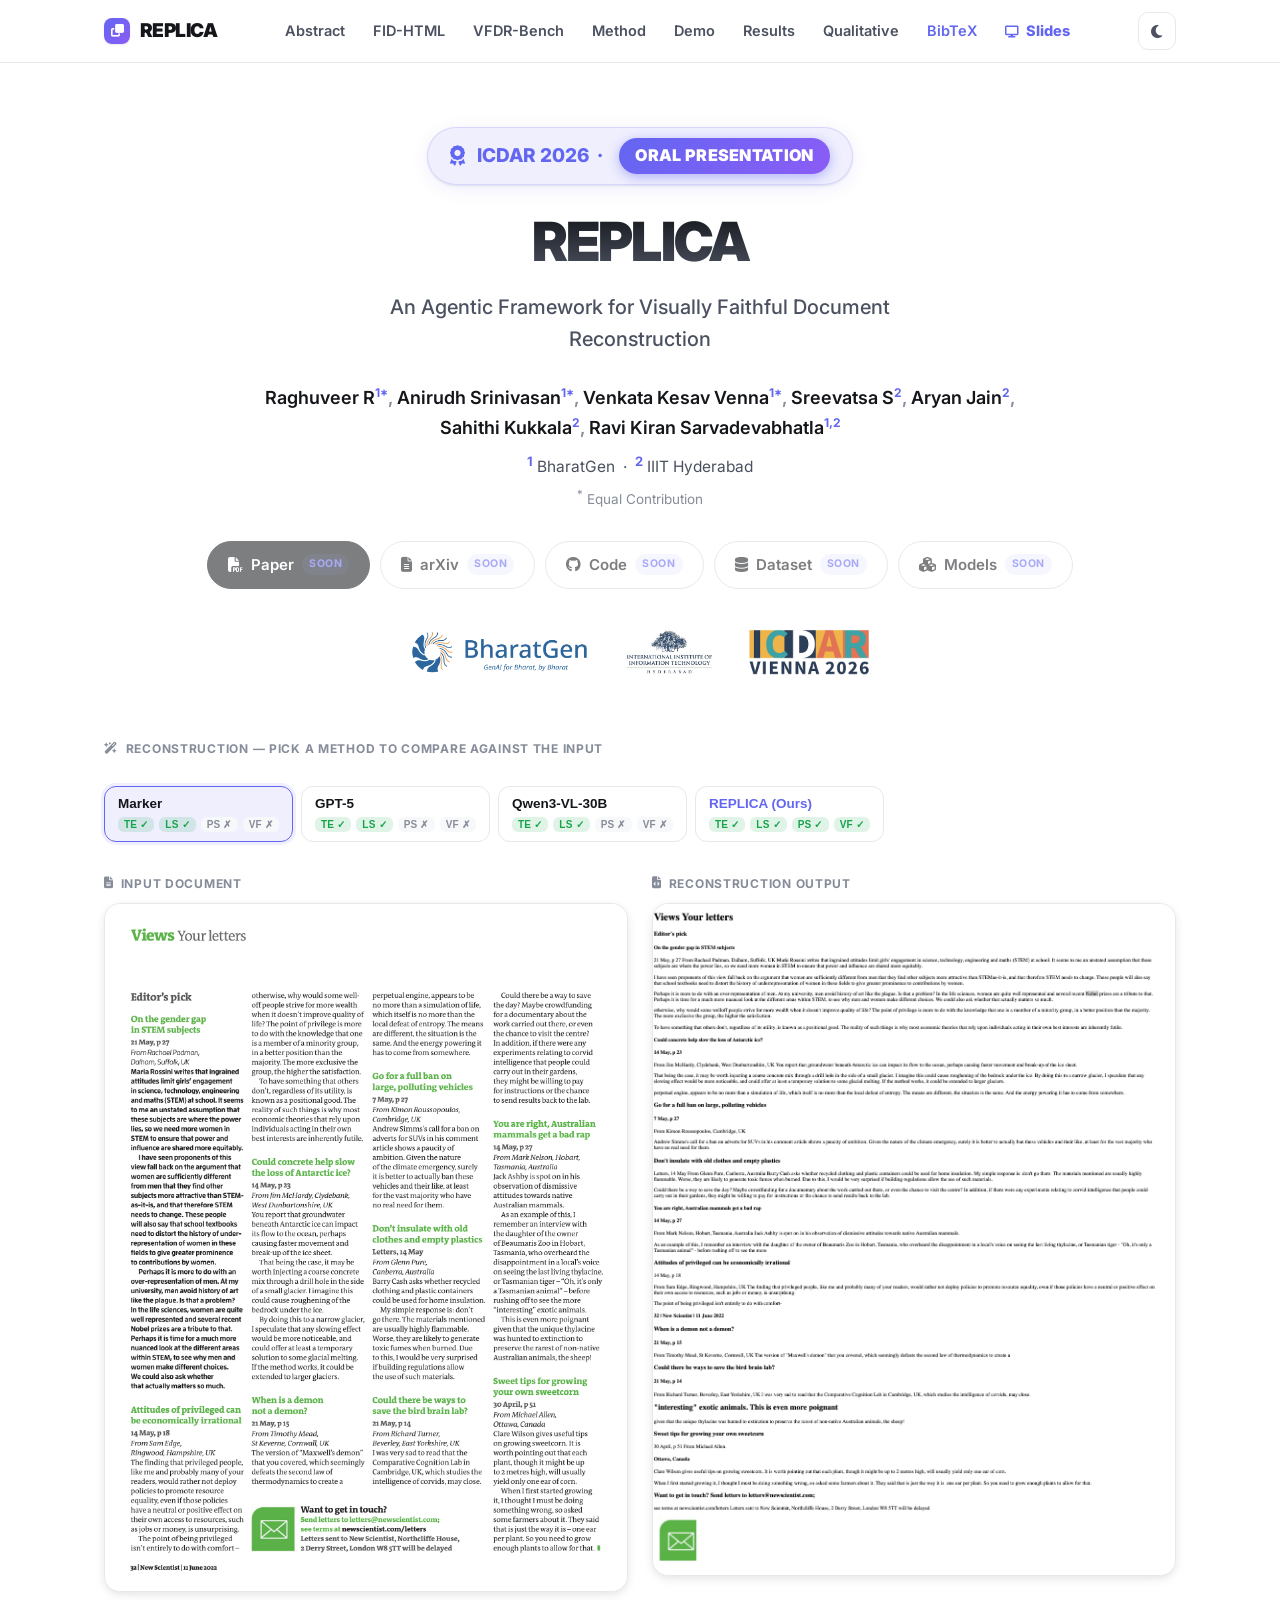
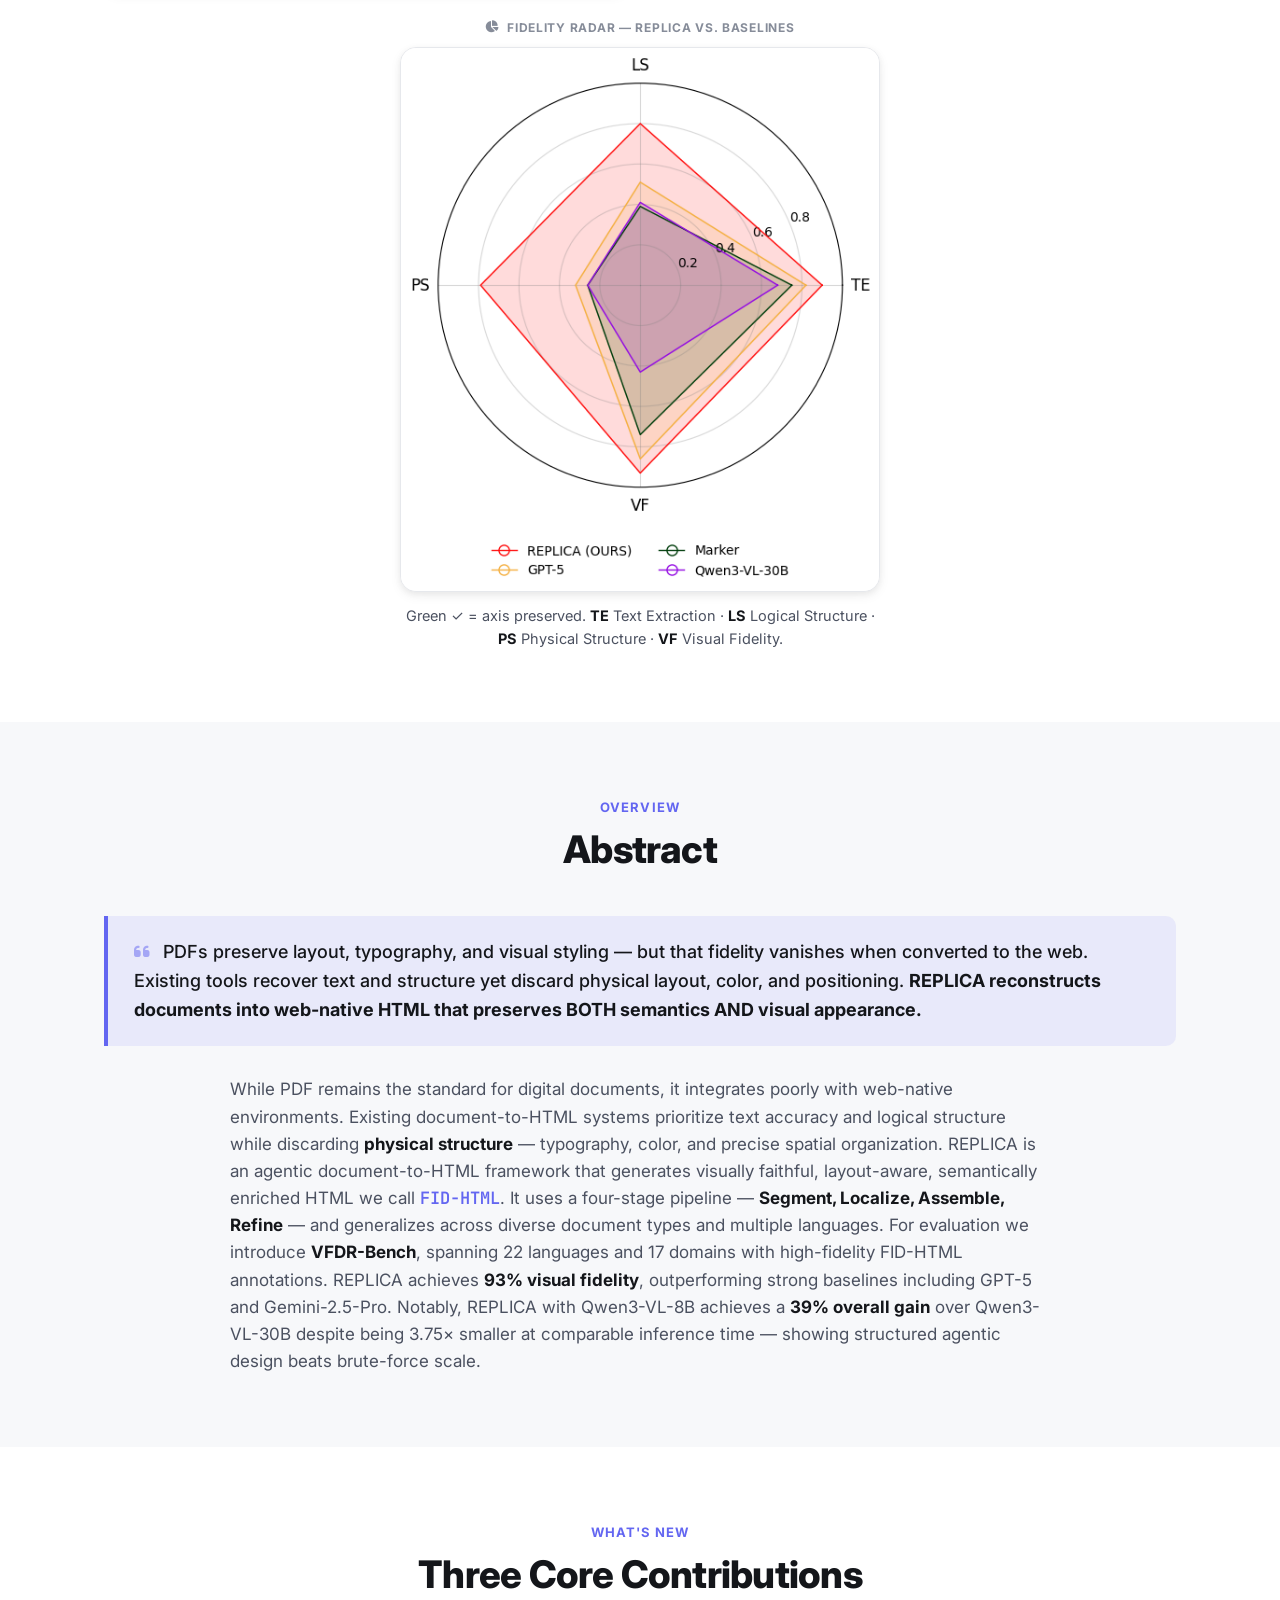
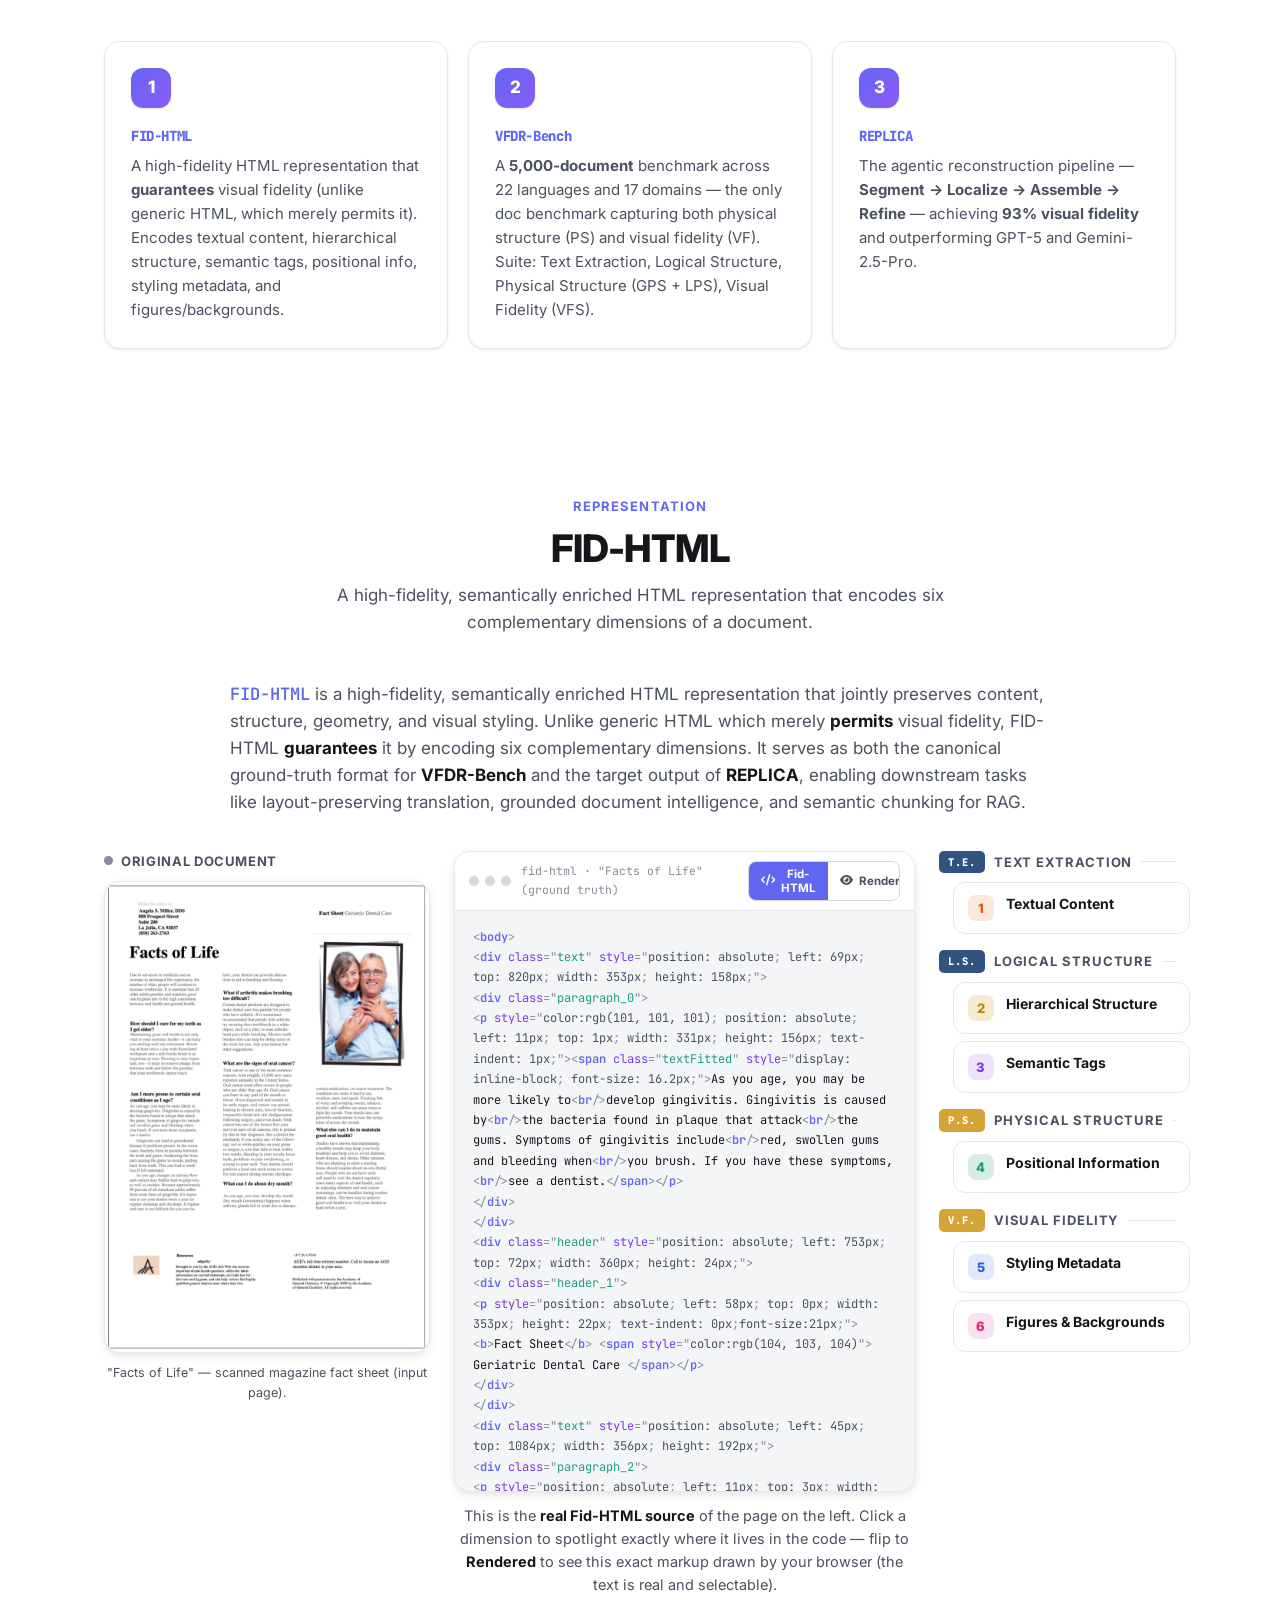
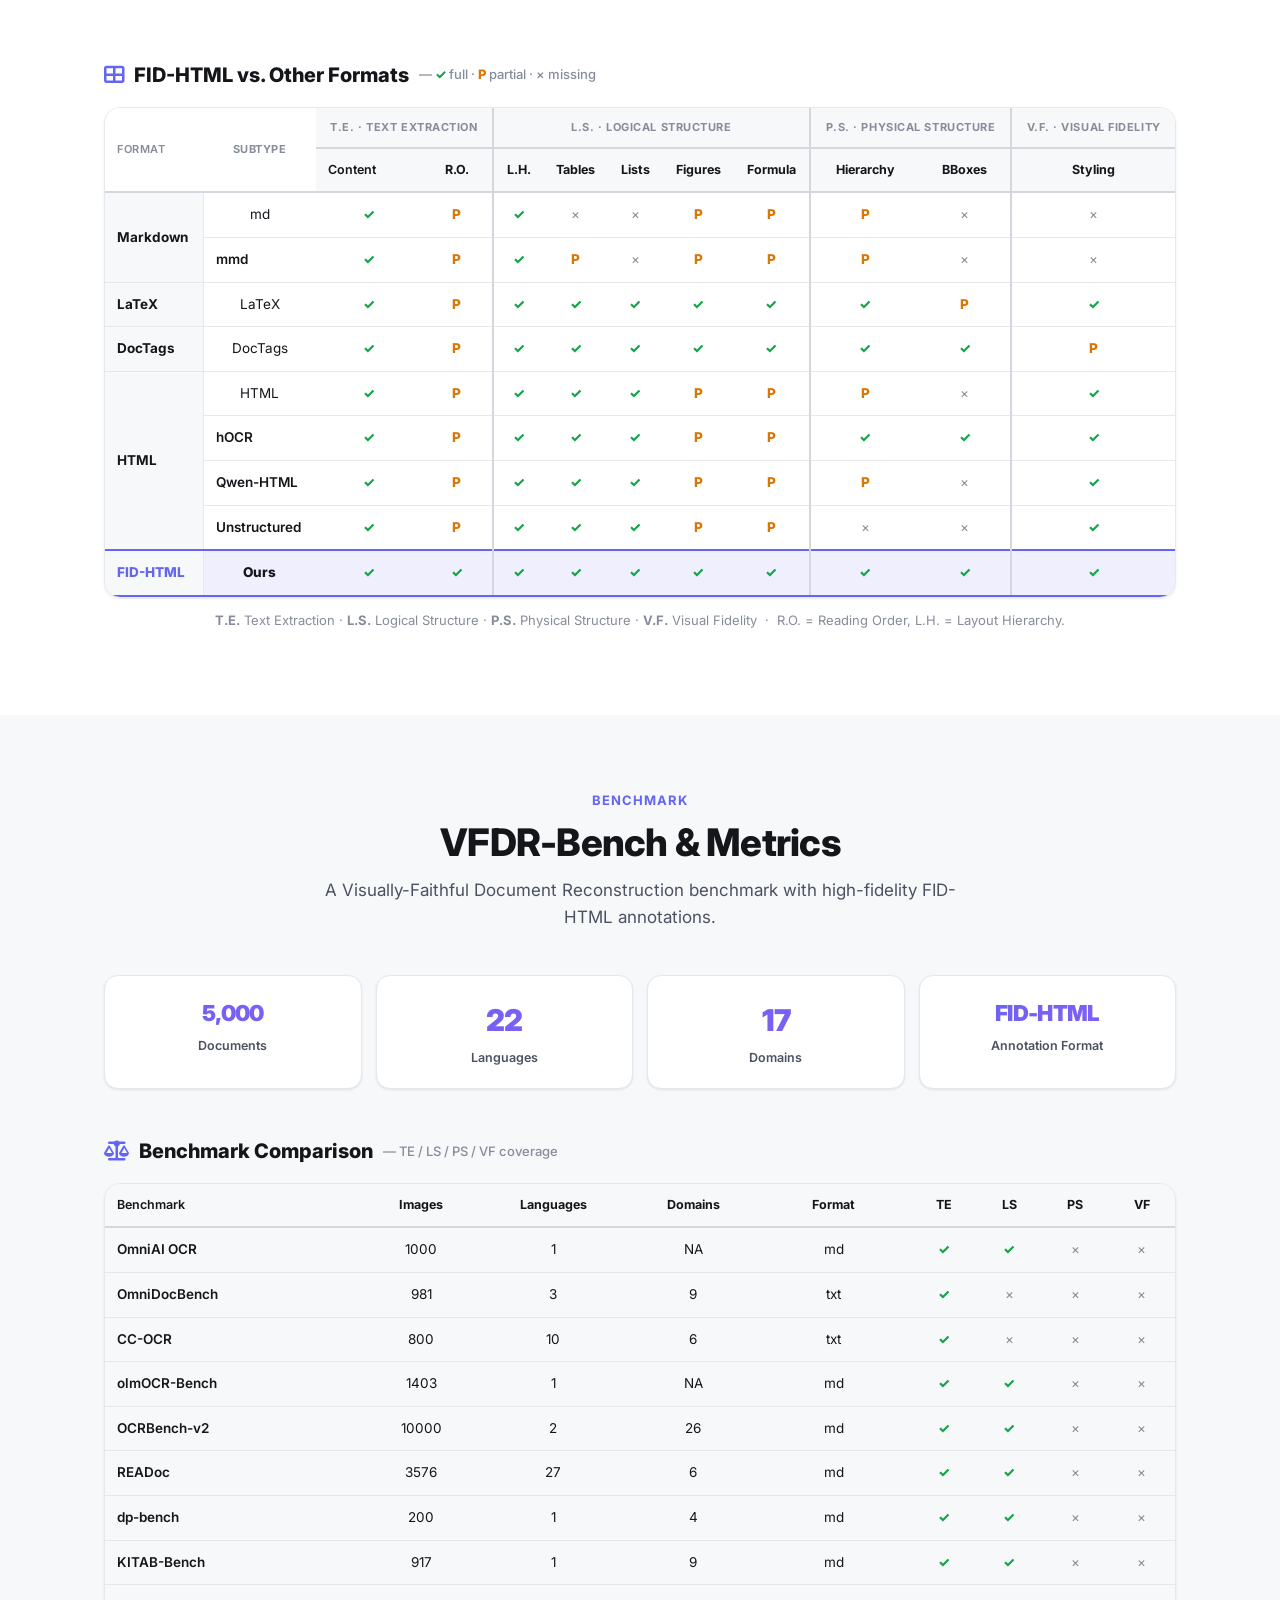
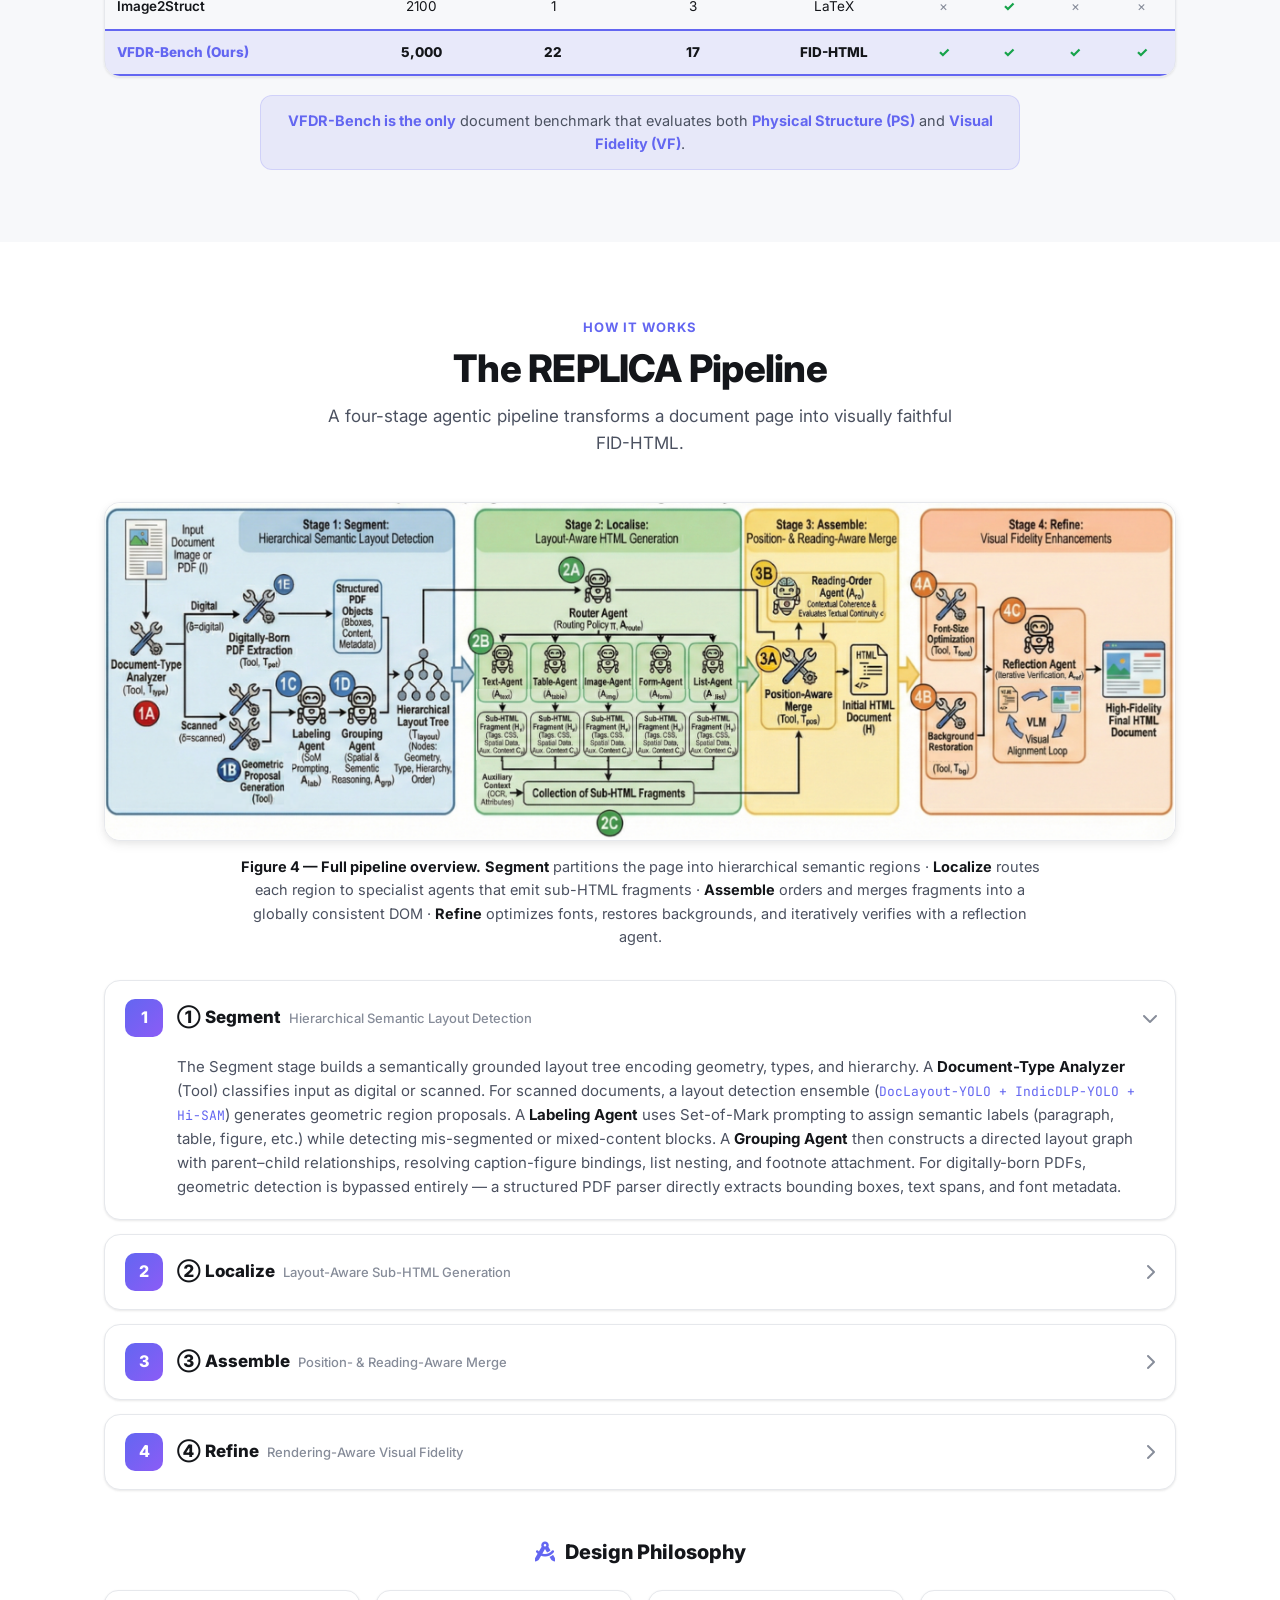
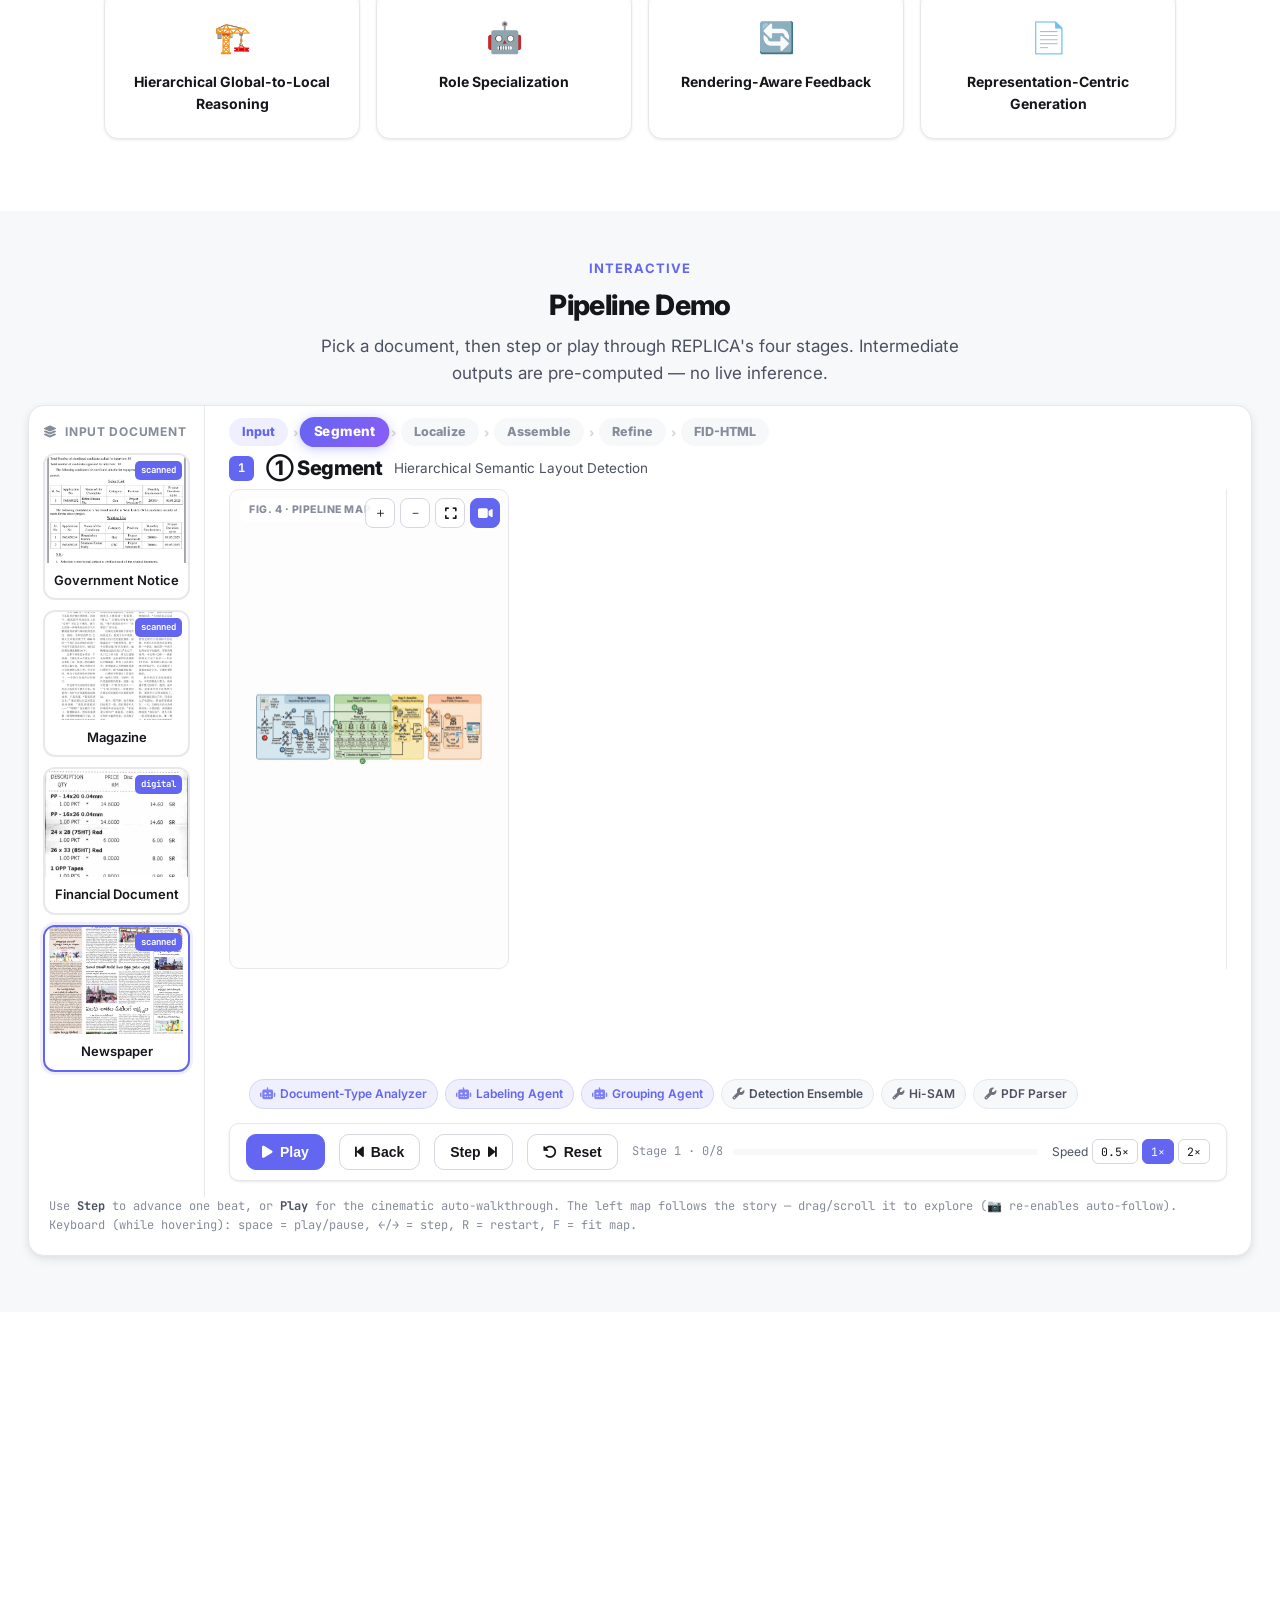
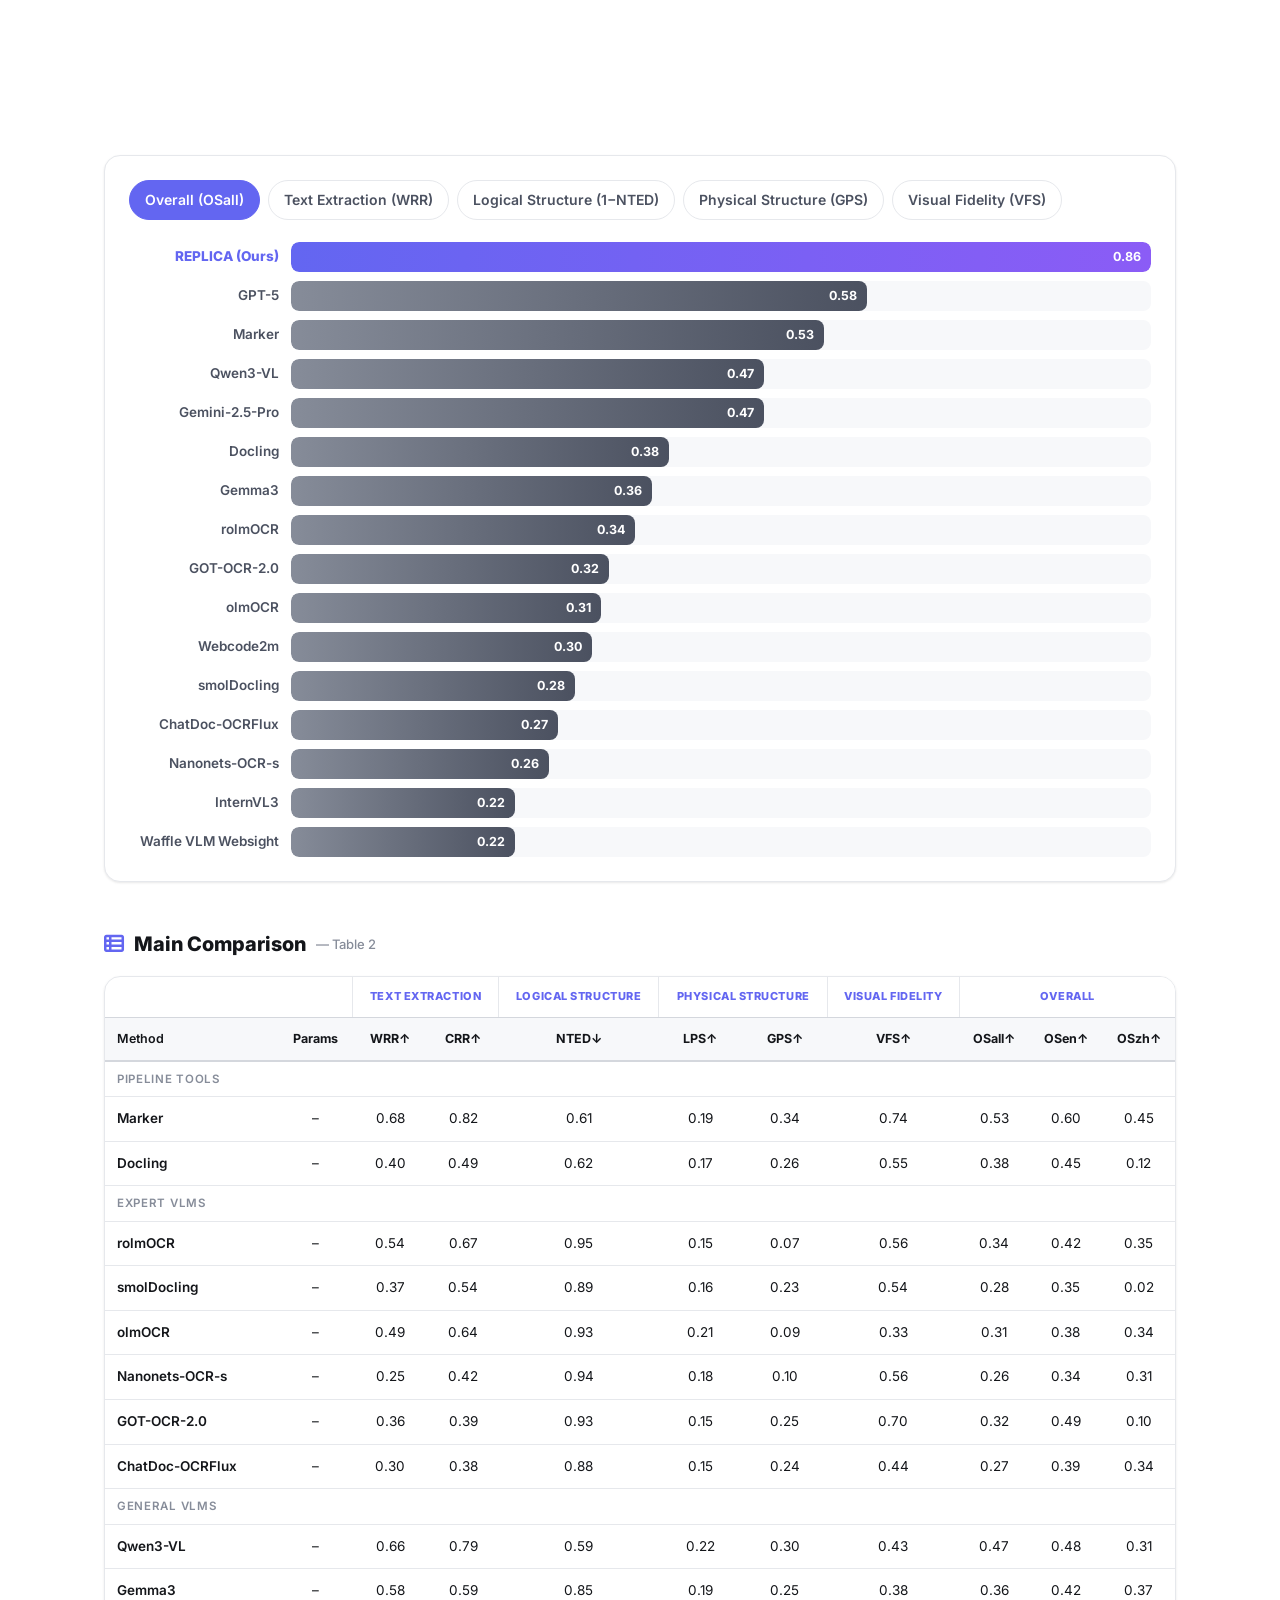
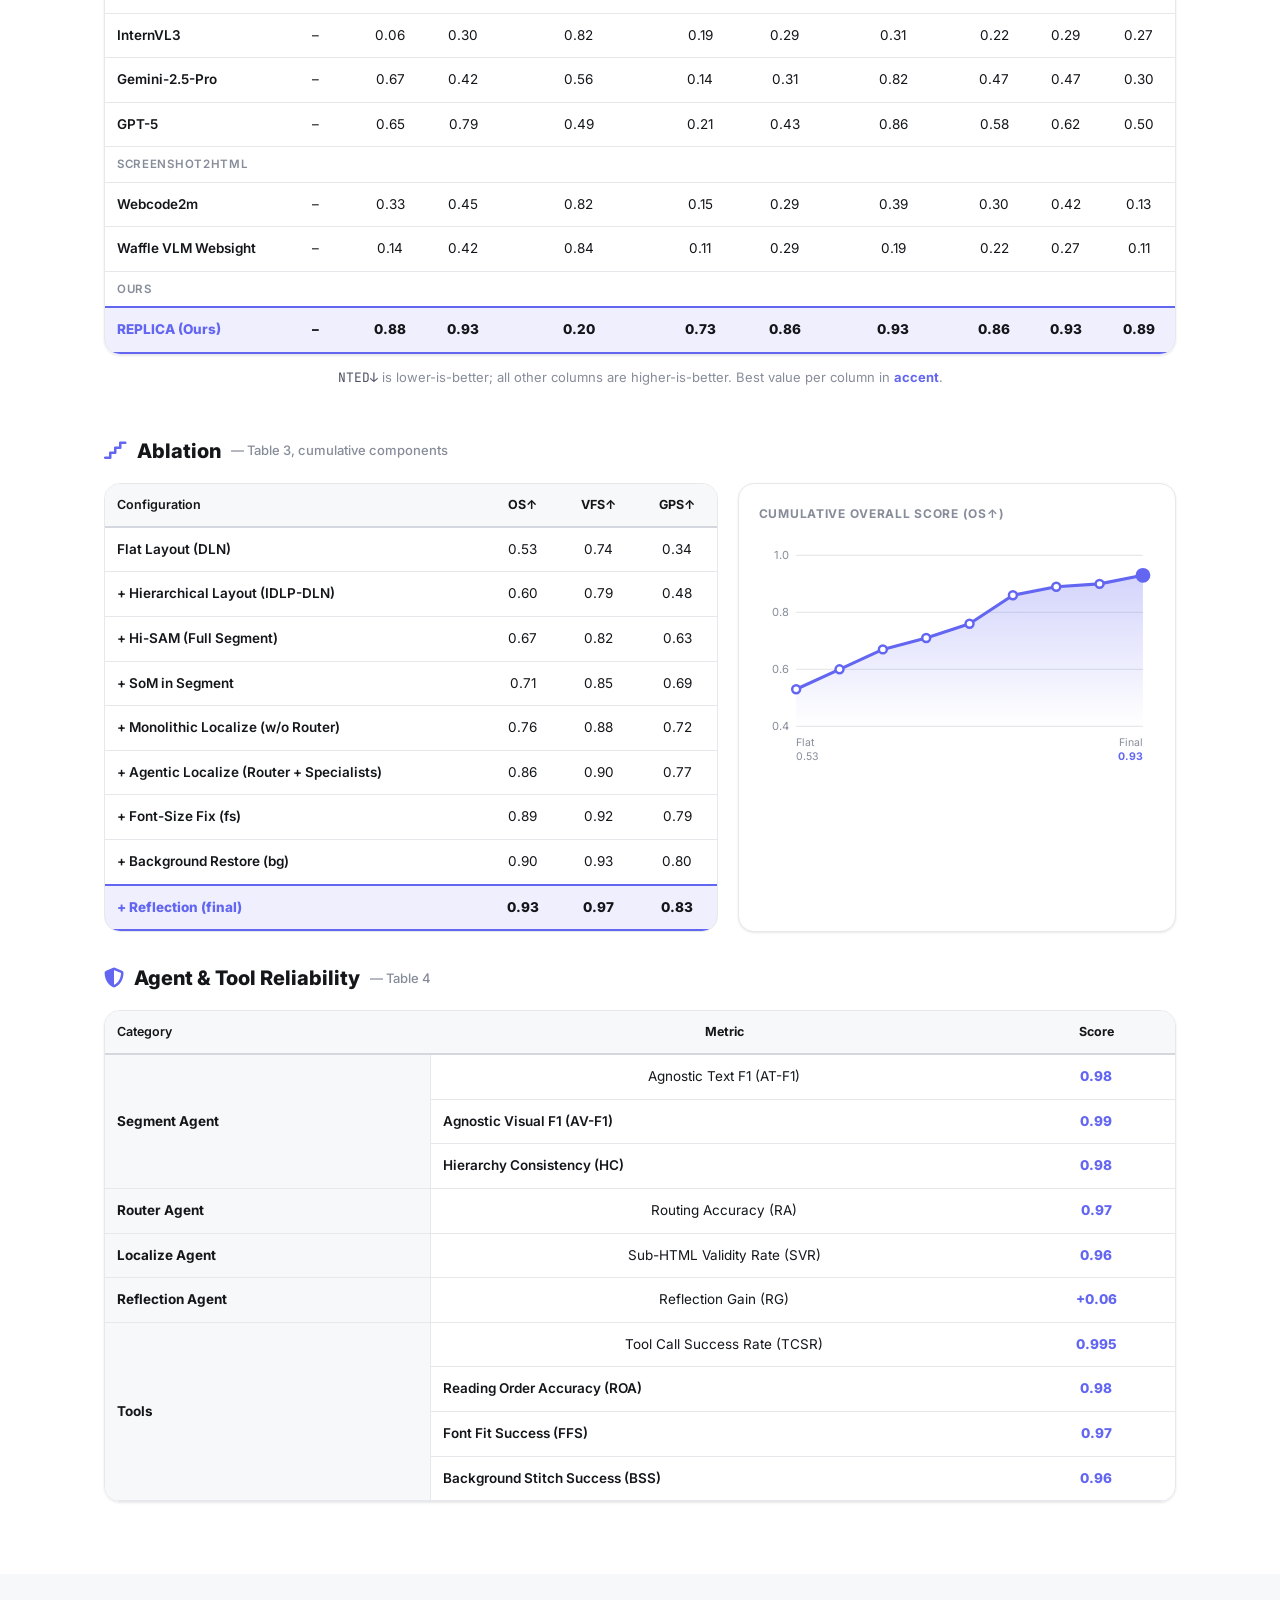
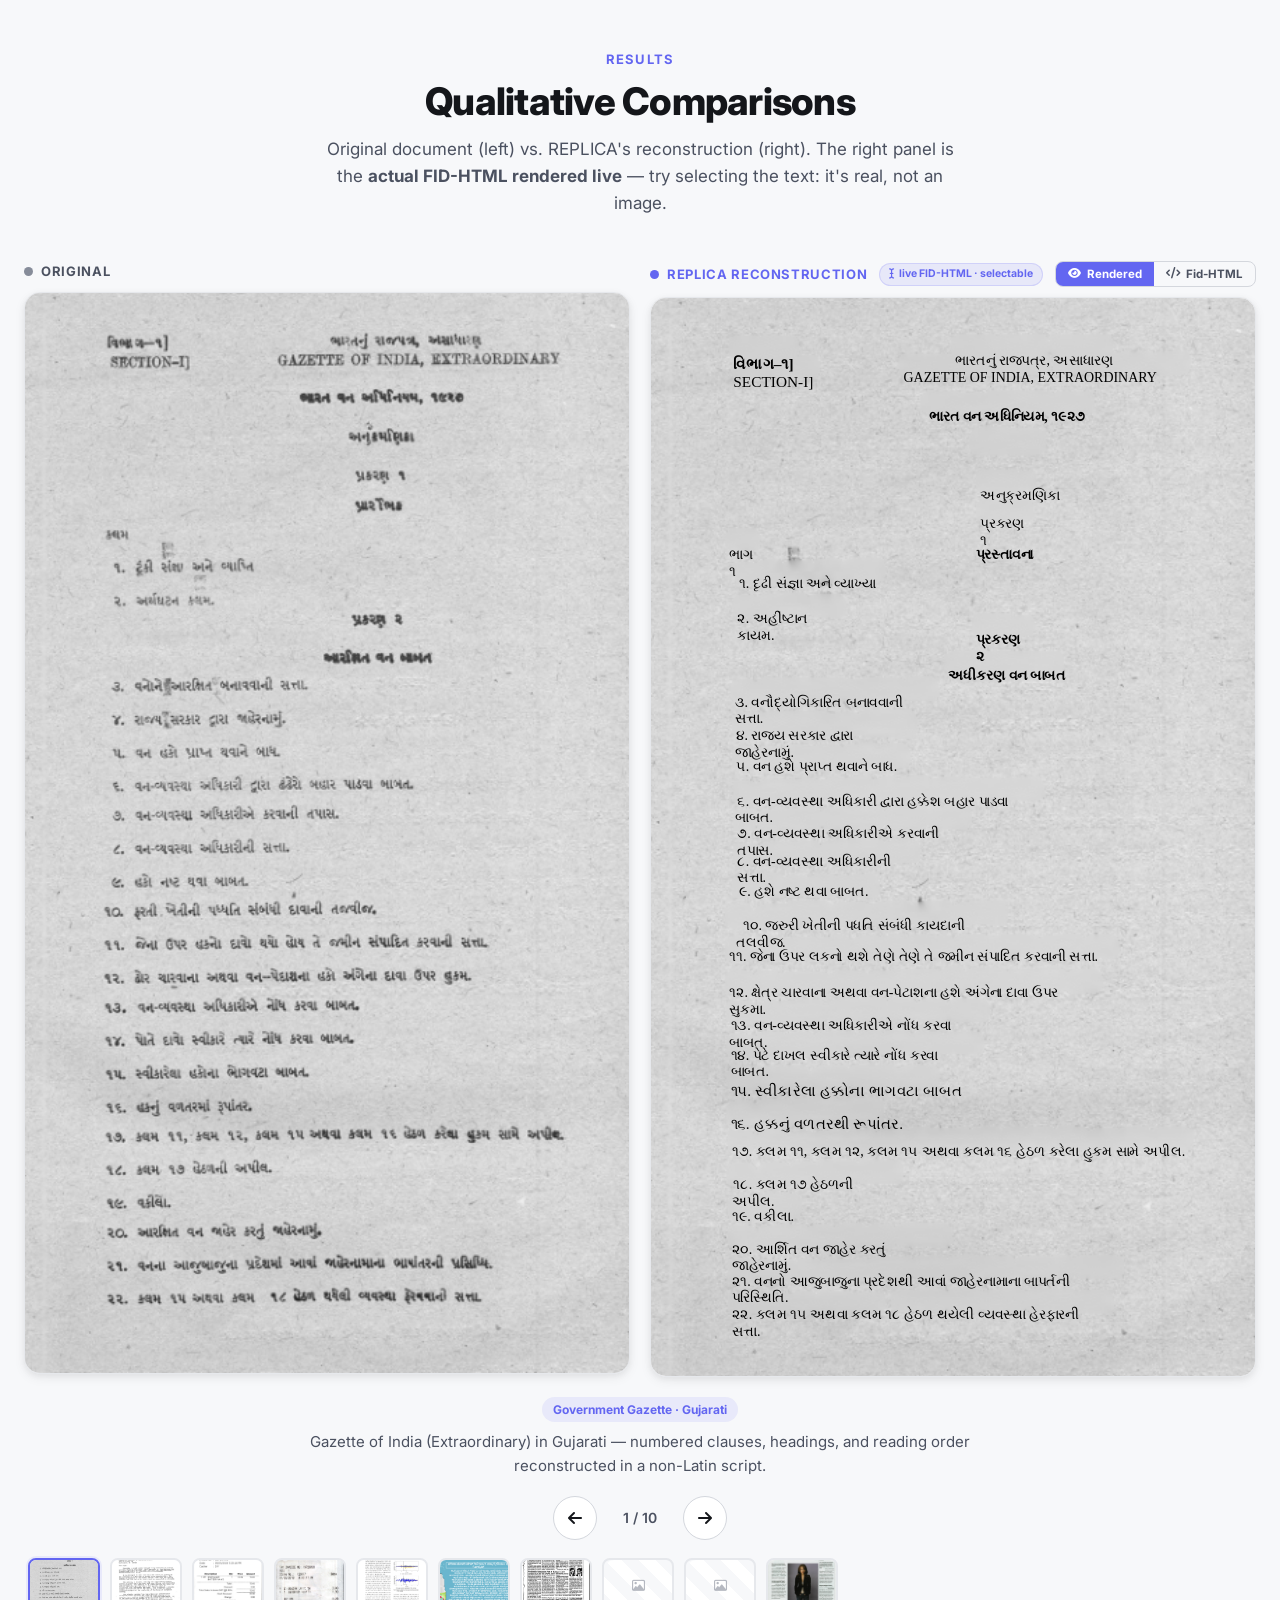
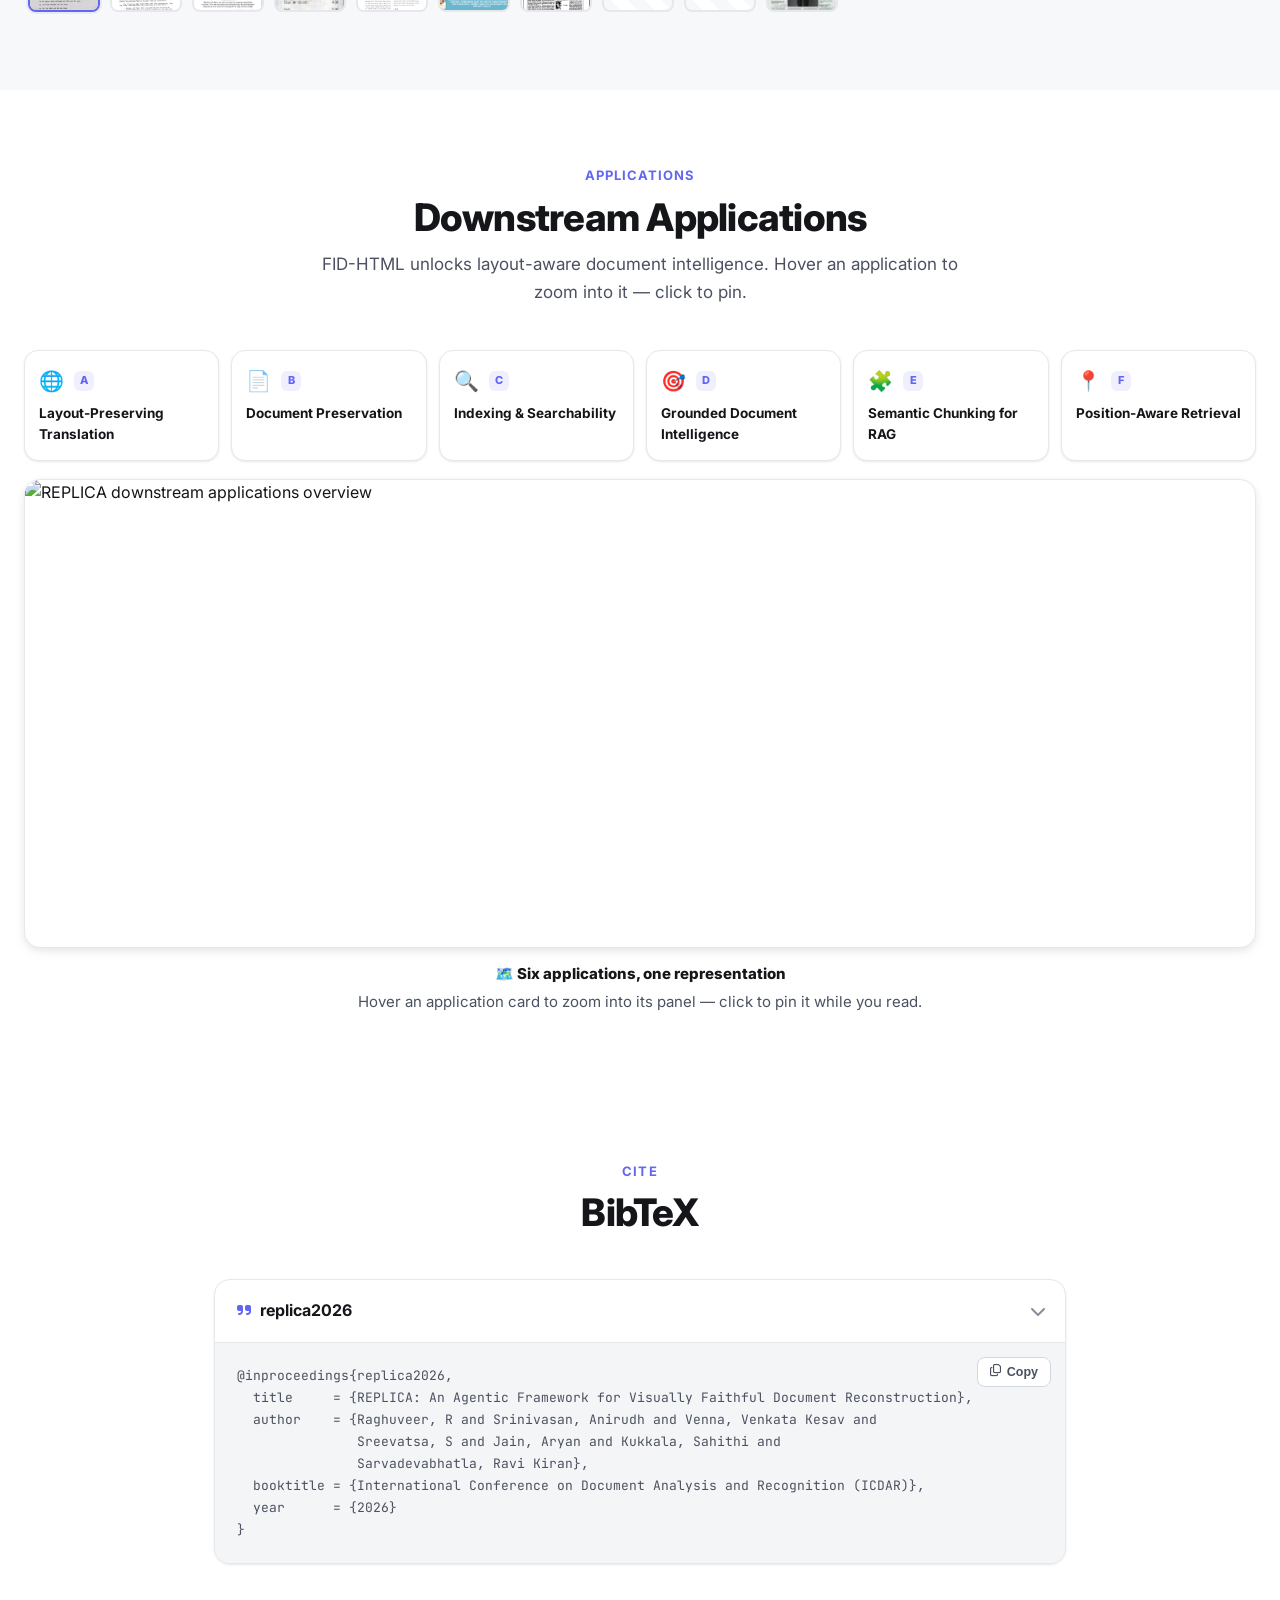
==== commit c5c2d0e2: "made demo full page size and made newspaper default" ====
--- a/index.html
+++ b/index.html
@@ -147,6 +147,11 @@
        no presenter to read them aloud. */
     body.embed-mode .pdemo-story,
     body.embed-mode .pdemo-caption { display: none !important; }
+    /* full-bleed demo embed: drop the card chrome + usage hint and let the
+       canvas take every vertical pixel the slide gives the iframe */
+    body.embed-mode .pdemo-hint { display: none !important; }
+    body.embed-mode .pdemo-wrap { border: 0 !important; border-radius: 0 !important; box-shadow: none !important; background: transparent !important; }
+    body.embed-mode .pdemo-canvas { height: clamp(480px, calc(100vh - 235px), 1600px); }
     body.embed-mode .reveal { opacity: 1 !important; transform: none !important; }
     /* the long prose paragraph above the Fid-HTML figure is redundant on a slide */
     body.embed-mode section#fidhtml .abstract-body { display: none !important; }
@@ -584,6 +589,11 @@
     .rs-chip .rs-flag { margin-left: auto; font-size: 11px; }
     .rs-chip.bad { border-color: #e0574a; }
     .rs-chip.good { border-color: #1f9d7c; }
+    /* dense variant: 18-chip full-coverage strips on small canvases */
+    .ro-strip.dense .rs-chip { font-size: 9px; padding: 1px 7px; gap: 5px; border-left-width: 4px; border-radius: 6px; }
+    .ro-strip.dense .rs-chip .rs-n { font-size: 8px; }
+    .ro-strip.dense .rs-chip .rs-flag { font-size: 9.5px; }
+    .ro-strip.dense .rs-scan { height: 18px; }
     .rs-scan { position: absolute; left: -4px; right: -4px; height: 26px; border-radius: 8px; background: color-mix(in srgb, var(--accent) 14%, transparent);
       border: 1.5px solid var(--accent); opacity: 0; transition: top .45s ease, opacity .3s; z-index: -1; }
     /* page-overlay panel: real page + real-bbox overlays (SoM / labels / groups) */
@@ -597,6 +607,34 @@
       color: #fff; padding: 1px 7px; border-radius: 4px; white-space: nowrap; box-shadow: 0 1px 4px rgba(0,0,0,.25); }
     .pv-union { position: absolute; border: 2.5px dashed var(--accent); border-radius: 8px; opacity: 0; transition: opacity .45s; }
     .pv-union.show { opacity: 1; }
+    /* article-group label chip pinned to the top-left of each group outline */
+    .pv-glab { left: 10px; font-size: 9.5px; padding: 2px 8px; letter-spacing: .03em; text-transform: uppercase;
+      border-radius: 5px; color: #fff; white-space: nowrap; }
+    /* ---- explicit layout-tree card (Stage 1 finale): Document → Article →
+       region leaves, colors + numbers matching the marks on the page ---- */
+    .pv-tree { position: absolute; right: 8px; top: 34px; bottom: 8px; width: 41.5%; overflow-y: auto;
+      background: var(--card); border: 1px solid var(--border); border-radius: 10px;
+      padding: 10px 12px 8px; pointer-events: auto; box-shadow: var(--shadow-sm); z-index: 3; }
+    .pvt-title { font-family: 'JetBrains Mono', monospace; font-size: 10.5px; font-weight: 800;
+      text-transform: uppercase; letter-spacing: .05em; color: var(--accent);
+      display: flex; align-items: center; gap: 7px; margin-bottom: 8px; }
+    .pvt-root { font-weight: 800; font-size: 13.5px; color: var(--text);
+      display: flex; align-items: center; gap: 8px; margin-bottom: 2px; }
+    .pvt-root i { color: var(--text-3); }
+    .pvt-artwrap { margin: 5px 0 5px 7px; padding-left: 12px; border-left: 2px solid var(--gc); }
+    .pvt-art { font-weight: 800; font-size: 12.5px; color: var(--gc);
+      display: flex; align-items: center; gap: 7px; margin-bottom: 2px; }
+    .pvt-dot { width: 9px; height: 9px; border-radius: 3px; background: var(--gc); flex: 0 0 auto; }
+    .pvt-leaf { margin-left: 16px; font-size: 11.5px; color: var(--text-2);
+      display: flex; align-items: center; gap: 7px; padding: 1px 0; position: relative; }
+    .pvt-leaf::before { content: ""; position: absolute; left: -12px; top: 50%; width: 8px; height: 0;
+      border-top: 1.5px solid var(--gc); opacity: .55; }
+    .pvt-leaf i { width: 13px; text-align: center; color: var(--gc); font-size: 10px; }
+    .pvt-n { margin-left: auto; font-family: 'JetBrains Mono', monospace; font-size: 9px; font-weight: 800;
+      background: var(--gc); color: #fff; border-radius: 4px; padding: 1px 5px; }
+    .pvt-more { margin: 7px 0 0 7px; font-size: 10.5px; font-style: italic; color: var(--text-3); }
+    .pvt-n0 { opacity: 0; transform: translateX(8px); transition: opacity .3s, transform .3s; }
+    .pvt-n0.in { opacity: 1; transform: none; }
     /* background peel-and-merge (4B) */
     .peel-card { position: absolute; border-radius: 9px; overflow: hidden; background: #fff;
       border: 1.5px solid var(--border-strong); box-shadow: var(--shadow-lg); z-index: 5;
@@ -742,6 +780,14 @@
     .ro-svg .ro-path.ghost { stroke-dasharray: 2 2; stroke-opacity: .45; stroke-width: .6; }
     .ro-svg .ro-node { fill: var(--vc); stroke: #fff; stroke-width: .5; }
     .ro-svg .ro-num { fill: #fff; font: 700 2.6px 'JetBrains Mono', ui-monospace, monospace; text-anchor: middle; dominant-baseline: central; }
+    /* story-flow rendering of the CORRECT order: solid arrows inside one
+       article, light dashed hops between stories, numbers on block corners */
+    .ro-svg .ro-flow { fill: none; stroke: var(--vc); stroke-width: .95; stroke-linecap: round; }
+    .ro-svg .ro-hop { fill: none; stroke: var(--vc); stroke-width: .85; stroke-dasharray: 2.8 2.1; stroke-linecap: round; opacity: .8; }
+    /* white casing drawn under every flow/hop line so it stays legible over
+       the busy newsprint behind it */
+    .ro-svg .ro-casing { fill: none; stroke: #fff; stroke-width: 1.9; stroke-linecap: round; opacity: .6; }
+    .ro-svg .ro-seq { fill: color-mix(in srgb, var(--vc) 7%, transparent); stroke: var(--vc); stroke-width: .9; }
     .ro-fig .ro-imgfallback { position: absolute; inset: 0; }
 
     .ro-ribbon {
@@ -1908,27 +1954,48 @@
         correct:"…and locks onto <b>column-major order</b>: finish column&nbsp;1 top-to-bottom, then&nbsp;2, then&nbsp;3. The prose now reads as one continuous story.",
       },
     },
+    // Newspaper: FULL-PAGE coverage for the reading-order figure. Every
+    // story on the page is one ordered block (the lead stays decomposed to
+    // showcase intra-article order), plus the masthead and promo banner —
+    // so the corrected view tiles the ENTIRE page: 18 blocks, nothing
+    // skipped. Story blocks are tagged by zone (L=left, C=center, R=right)
+    // rather than numbered, so they don't clash with the Segment stage's
+    // "Article 1-6" group names.
     newspaper: {
       id:"newspaper", img:"S3_reading", ar:1.646,
+      candA: "raster band-scan (as merged)",
+      candB: "article-by-article (story-major)",
       blocks:[
-        { id:"mast", c:"hdr", tag:"MASTHEAD", text:"మన తెలంగాణ · పేజీ 12 · www.manatelangana.news",        x:.020, y:.028, w:.960, h:.052 },
-        { id:"ban",  c:"hdr", tag:"HEADLINE", text:"మీ ఆడబిడ్డగా ఆశీర్వదించండి",                            x:.265, y:.082, w:.655, h:.048 },
-        { id:"L1",   c:"a",   tag:"COL 1",    text:"పోస్టల్ బ్యాలెట్ ద్వారా ఓటు హక్కు వినియోగించుకోవాలి",      x:.028, y:.137, w:.167, h:.085 },
-        { id:"L2",   c:"a",   tag:"COL 1",    text:"సైబర్ నేరాలపట్ల జాగ్రత్తగా ఉండాలి",                       x:.028, y:.228, w:.167, h:.132 },
-        { id:"L3",   c:"a",   tag:"COL 1",    text:"పారిశ్రామిక రంగంలో విప్లవాత్మక మార్పులు వచ్చాయి",         x:.028, y:.365, w:.167, h:.598 },
-        { id:"C1",   c:"b",   tag:"COL 2",    text:"సీఎం కేసీఆర్ అమ్మలంటే మరదలా బంగా…",                     x:.205, y:.137, w:.520, h:.155 },
-        { id:"C2",   c:"b",   tag:"COL 2",    text:"మంత్రి హరీశ్‌రావుకే మా మద్దతు",                           x:.205, y:.298, w:.520, h:.212 },
-        { id:"C3",   c:"b",   tag:"COL 2",    text:"వంద శాతం ఓటింగే లక్ష్యం",                                x:.205, y:.516, w:.520, h:.447 },
-        { id:"R1",   c:"c",   tag:"COL 3",    text:"నేడు బీఆర్ఎస్ ఎమ్మెల్యే అభ్యర్థి భూపాల్‌రెడ్డి నామినేషన్",   x:.735, y:.137, w:.235, h:.175 },
-        { id:"R2",   c:"c",   tag:"COL 3",    text:"అభివృద్ధి చూసి ఓటేయ్యాండి",                              x:.735, y:.318, w:.235, h:.300 },
-        { id:"R3",   c:"c",   tag:"COL 3",    text:"నేడు రెండు నామినేషన్ల దాఖలు",                            x:.735, y:.624, w:.235, h:.339 },
+        { id:"mast", art:"m",   c:"hdr", tag:"MASTHEAD",      text:"మన తెలంగాణ · హైదరాబాద్ · బుధవారం 8, నవంబర్ 2023",              x:.030, y:.042, w:.940, h:.023 },
+        { id:"ban",  art:"ban", c:"hdr", tag:"PROMO BANNER",  text:"మన తెలంగాణ · మెదక్ · సంగారెడ్డి · సిద్దిపేట",                     x:.027, y:.067, w:.238, h:.047 },
+        { id:"a1h",  art:"a1",  c:"hdr", tag:"ART 1 · HEAD",  text:"మీ ఆడబిడ్డగా ఆశీర్వదించండి",                                    x:.281, y:.0715, w:.688, h:.0315 },
+        { id:"a1d",  art:"a1",  c:"a",   tag:"ART 1 · DECK",  text:"🕨 సిఎం కెసిఆర్ ఆశీస్సులతో మరోసారి బరిలో · ప్రజల నుంచి మంచి స్పందన ఉంది…", x:.283, y:.114, w:.212, h:.042 },
+        { id:"a1b",  art:"a1",  c:"a",   tag:"ART 1 · BODY",  text:"మన తెలంగాణ/మెదక్ ప్రతినిధి : మెదక్ ఎమ్మెల్యే పద్మాదేవేందర్‌రెడ్డి…",     x:.283, y:.1535, w:.213, h:.088 },
+        { id:"a1c",  art:"a1",  c:"a",   tag:"ART 1 · CONT.", text:"…రంగాన్ని ముందుకు తీసుకెళ్లాలని ఉద్దేశంతో సాగునీటి కోసం ఏంఎన్ కెనాల్…",  x:.772, y:.113, w:.197, h:.128 },
+        { id:"L1",   art:"sL1", c:"b",   tag:"STORY · L1",    text:"పోస్టల్ బ్యాలెట్ ద్వారా ఓటు హక్కు వినియోగించుకోవాలి",              x:.030, y:.119, w:.236, h:.092 },
+        { id:"L2",   art:"sL2", c:"b",   tag:"STORY · L2",    text:"సైబర్ నేరగాళ్ల పట్ల జాగ్రత్తగా ఉండాలి",                             x:.030, y:.211, w:.236, h:.114 },
+        { id:"L3",   art:"sL3", c:"b",   tag:"STORY · L3",    text:"పారిశ్రామిక రంగంలో విప్లవాత్మక మార్పులు వచ్చాయి",                  x:.030, y:.328, w:.235, h:.647 },
+        { id:"C1",   art:"sC1", c:"c",   tag:"STORY · C1",    text:"మంత్రి హరీశ్‌రావుకే మా మద్దతు",                                   x:.283, y:.2455, w:.483, h:.180 },
+        { id:"C2",   art:"sC2", c:"c",   tag:"STORY · C2",    text:"గులాబీ దళంతో నిండిన సిఎం దత్తత గ్రామం ఎర్రవల్లి",                  x:.283, y:.428, w:.483, h:.174 },
+        { id:"C3",   art:"sC3", c:"c",   tag:"STORY · C3",    text:"వంద శాతం ఓటింగే లక్ష్యం",                                        x:.283, y:.602, w:.483, h:.196 },
+        { id:"C4",   art:"sC4", c:"c",   tag:"STORY · C4",    text:"చేగుంట మండల కేంద్రంలో బిఆర్ఎస్ ఇంటింటి ప్రచారం",                  x:.283, y:.790, w:.483, h:.185 },
+        { id:"R1",   art:"sR1", c:"tbl", tag:"STORY · R1",    text:"నేడు బిఆర్ఎస్ ఎమ్మెల్యే అభ్యర్థి భూపాల్‌రెడ్డి నామినేషన్",            x:.770, y:.2455, w:.199, h:.113 },
+        { id:"R2",   art:"sR2", c:"tbl", tag:"STORY · R2",    text:"ఖేడ్ ఆర్డీఓ కార్యాలయాన్ని సందర్శించిన ఎన్నికల అధికారి",             x:.768, y:.360, w:.201, h:.172 },
+        { id:"R3",   art:"sR3", c:"tbl", tag:"STORY · R3",    text:"అభివృద్ధిని చూసి ఓటెయ్యండి",                                      x:.768, y:.5345, w:.201, h:.114 },
+        { id:"R4",   art:"sR4", c:"tbl", tag:"STORY · R4",    text:"గజ్వేల్‌లో ఈటల నామినేషన్ దాఖలు",                                  x:.768, y:.6495, w:.201, h:.164 },
+        { id:"R5",   art:"sR5", c:"tbl", tag:"STORY · R5",    text:"నేడు రెండు నామినేషన్లు దాఖలు",                                    x:.768, y:.815, w:.201, h:.160 },
       ],
-      naive:  ["mast","ban","L1","C1","R1","L2","C2","R2","L3","C3","R3"],
-      correct:["mast","ban","L1","L2","L3","C1","C2","C3","R1","R2","R3"],
+      // Raster band-scan (top y, then left→right): the lead story's
+      // continuation column arrives BEFORE its own deck and body, and the
+      // three columns interleave story after story.
+      naive:  ["mast","ban","a1h","a1c","a1d","L1","a1b","L2","C1","R1","L3","R2","C2","R3","C3","R4","C4","R5"],
+      // Story-major: header zone, the lead read whole (head → deck → body →
+      // continuation), then every story read whole, column by column.
+      correct:["mast","ban","a1h","a1d","a1b","a1c","L1","L2","L3","C1","C2","C3","C4","R1","R2","R3","R4","R5"],
       cap:{
-        naive:"A dense multi-column page read in <b>raster order</b> ping-pongs across every column — headlines, bodies and unrelated stories collide. <b>Worst-case for naive order.</b>",
-        think:"The <b>Reading-Order Agent</b> tests band-scan vs. column-major routes, scoring each on coherence between adjacent regions…",
-        correct:"…and commits to <b>column-by-column</b> flow — each story stays whole and in sequence before the next column begins.",
+        naive:"A newspaper page has <b>no single fixed reading order</b>. Read in raster order, the lead story's <b>continuation column (4) arrives before its own deck and body</b>, and the three columns interleave story after story. <b>No hand-written rule survives this layout.</b>",
+        think:"The <b>Reading-Order Agent</b> first recovers <b>article boundaries</b> from the layout tree, then scores candidate traversals on textual continuity — a raster band-scan vs. a story-major walk…",
+        correct:"…and orders <b>every element on the page</b> — 18 blocks, nothing skipped. <b>Solid arrows</b> = flow <i>inside</i> the lead story (headline → deck → body → continuation); <b>dashed hops</b> = “story finished, start the next”, column by column. A per-page judgment no fixed heuristic makes.",
       },
     },
     gov: {
@@ -2085,42 +2152,166 @@
 </div>` },
       ],
     },
+    // Newspaper: SIX full articles decomposed into their real hierarchy
+    // (headline → deck/kicker → figure → body columns). `art` assigns each
+    // region to its parent article; `groups` names the article-level groups
+    // the Grouping Agent (1D) draws in the Segment stage. All bboxes were
+    // measured against IndicDLP_6.png (2136×3515) with a grid-calibrated
+    // overlay; OCR strings are transcribed from the actual page.
     newspaper: {
       page: "IndicDLP_6",
+      // The six annotated articles are deliberately spread across DISTANT
+      // page zones (top band, left column, center-mid, center-bottom,
+      // right-mid, right-low) so each group outline reads clearly on stage.
+      groups: [
+        { art: 1, label: "Article 1 · lead story" },
+        { art: 2, label: "Article 2" },
+        { art: 3, label: "Article 3" },
+        { art: 4, label: "Article 4" },
+        { art: 5, label: "Article 5" },
+        { art: 6, label: "Article 6" },
+      ],
       crops: [
-        { label: "Figure", bbox: [0.5000, 0.1147, 0.2968, 0.1201], specialist: "image",
-          ocr: "obgoti somo Q34 - ಮಿದಕ ಕನಿಂದ ಕರ್ಯಾಕಕ್ಕಂ RETURNIN DEFICES 034 - Med sser Cor",
+        // ── Article 1 · lead story: మీ ఆడబిడ్డగా ఆశీర్వదించండి ──
+        { art: 1, label: "Headline", bbox: [0.281, 0.0715, 0.688, 0.0315], specialist: "text",
+          ocr: "మీ ఆడబిడ్డగా ఆశీర్వదించండి",
           subhtml:
-`<figure class="picture_1" style="position: absolute; left: 500px; top: 162px; width: 297px; height: 170px;">
-  <img src="region_1.png" alt="obgoti somo Q34 - ಮಿದಕ ಕನಿಂದ ಕರ್ಯಾಕಕ್ಕಂ RETURNIN DEFICES 034 - Med sse…">
+`<h1 class="article_1 headline" style="position: absolute; left: 600px; top: 251px; width: 1470px; height: 111px; font-size: 78px; font-weight: 700; color: rgb(15,15,15);">మీ ఆడబిడ్డగా ఆశీర్వదించండి</h1>` },
+        { art: 1, label: "List", bbox: [0.283, 0.114, 0.212, 0.042], specialist: "list",
+          ocr: "🕨 సిఎం కెసిఆర్ ఆశీస్సులతో మరోసారి బరిలో 🕨 ప్రజల నుంచి మంచి స్పందన ఉంది 🕨 అభివృద్ధి చేస్తామనే నినాదంతో ముందుకు వెళ్తా 🕨 మెదక్ బిఆర్ఎస్ అభ్యర్థి పద్మాదేవేందర్‌రెడ్డి",
+          subhtml:
+`<ul class="article_1 deck_list" style="position: absolute; left: 604px; top: 401px; width: 453px; height: 148px; list-style: none; font-weight: 700;">
+  <li>🕨 సిఎం కెసిఆర్ ఆశీస్సులతో మరోసారి బరిలో</li>
+  <li>🕨 ప్రజల నుంచి మంచి స్పందన ఉంది</li>
+  <li>🕨 అభివృద్ధి చేస్తామనే నినాదంతో ముందుకు వెళ్తా</li>
+  <li>🕨 మెదక్ బిఆర్ఎస్ అభ్యర్థి పద్మాదేవేందర్‌రెడ్డి</li>
+</ul>` },
+        { art: 1, label: "Figure", bbox: [0.502, 0.115, 0.263, 0.119], specialist: "image",
+          ocr: "RETURNING OFFICER 034 - Medak Assembly Constituency",
+          subhtml:
+`<figure class="article_1 figure" style="position: absolute; left: 1072px; top: 404px; width: 562px; height: 418px;">
+  <img src="article1_photo.png" alt="పద్మాదేవేందర్‌రెడ్డి రిటర్నింగ్ అధికారి కార్యాలయంలో నామినేషన్ దాఖలు">
 </figure>` },
-        { label: "List", bbox: [0.2832, 0.1377, 0.1568, 0.0122], specialist: "list",
-          ocr: "🕨 అభివృద్ధి చేస్తామనే నినాదంతో ముందుకు వెళ్తా",
+        { art: 1, label: "Paragraph", bbox: [0.283, 0.1535, 0.213, 0.088], specialist: "text",
+          ocr: "మన తెలంగాణ/మెదక్ ప్రతినిధి : మెదక్ ఎమ్మెల్యే పద్మాదేవేందర్‌రెడ్డి బీఆర్ఎస్ అభ్యర్థి స్వగ్రామం కోనాపూర్ పోచమ్మ ఆలయంలో ప్రసిద్ధ పుణ్యక్షేత్రం ఏడుపాయల వనదుర్గ అమ్మవారి వద్ద ప్రత్యేక పూజలు నిర్వ…",
           subhtml:
-`<ul class="list_2" style="position: absolute; left: 286px; top: 192px; width: 183px; height: 11px; padding-left: 18px;">
-    <li>🕨 అభివృద్ధి చేస్తామనే నినాదంతో ముందుకు వెళ్తా</li>
-  </ul>` },
-        { label: "Paragraph", bbox: [0.5056, 0.4689, 0.2247, 0.1309], specialist: "text",
-          ocr: "అభివృద్ధి పనులు చేశారని అన్నారు తెలంగాణ రాష్ట్రం రాకముందు ఎ(రవల్లి గ్రామం గురించి రాష్ట్రంలో దేశంలో ఎవరికి తెలియదని ముఖ్…",
+`<div class="article_1 paragraph" style="position: absolute; left: 604px; top: 540px; width: 455px; height: 309px;">
+  <p style="font-size: 14px; line-height: 1.45;">మన తెలంగాణ/మెదక్ ప్రతినిధి : మెదక్ ఎమ్మెల్యే పద్మాదేవేందర్‌రెడ్డి<br>బీఆర్ఎస్ అభ్యర్థి స్వగ్రామం కోనాపూర్ పోచమ్మ ఆలయంలో ప్రసిద్ధ<br>పుణ్యక్షేత్రం ఏడుపాయల వనదుర్గ అమ్మవారి వద్ద ప్రత్యేక పూజలు నిర్వ<br>హించి రిటర్నింగ్ కార్యాలయంలో రెండు సెట్ల నామినేషన్ల దాఖలు<br>చేశారు. ఈ సందర్భంగా ఆమె మాట్లాడుతూ సిఎం కెసిఆర్ ఆశీస్సులతో<br>నామినేషన్ వేసినట్టు ఎమ్మెల్యే పద్మాదేవేందర్‌రెడ్డి తెలిపారు.</p>
+</div>` },
+        { art: 1, label: "Paragraph", bbox: [0.772, 0.113, 0.197, 0.128], specialist: "text",
+          ocr: "రంగాన్ని ముందుకు తీసుకెళ్లాలని ఉద్దేశంతో సాగునీటి కోసం ఏంఎన్ కెనాల్, ఎఫ్ఎన్ కెనాల్‌కు లైనింగ్ చేసి పంట పొలాలకు సాగునీరు అందించమన్నారు. మిషన్ కాకతీయ ద్వారా చెరువులను పునరుద్ధరించడం జరిగిందన్నారు.…",
           subhtml:
-`<div class="paragraph_3" style="position: absolute; left: 512px; top: 656px; width: 218px; height: 191px;">
-  <p style="font-size: 14px; line-height: 1.45;">అభివృద్ధి పనులు చేశారని అన్నారు తెలంగాణ రాష్ట్రం రాకముందు ఎ(రవల్లి<br>గ్రామం గురించి రాష్ట్రంలో దేశంలో ఎవరికి తెలియదని ముఖ్యమంత్రి నేతృ<br>త్వంలో ఎగ్రవల్లి గ్రామం అభివృద్ధి చెంది దేశ స్థాయిలో అవార్మలు దక్కిం<br>చుకుందని అన్నారు. మేనిఫెస్ట్రోలో మరియు ఈ తొమ్మిది ఏళ్లలో ప్రవేశపె<br>ట్టిన సంక్షేమ పథకాల గురించి గడపగడపకు ప్రచారం చేశారు. మరోసారి<br>గెలిపించుకొని మరింత అభివృద్ధి పసులు చేపించుకుందామని అన్నారు.<br>గ్రామం మొత్తం గులాబీ జెందాలతో నిండిపోయి మందల ప్రజా ప్రతిని<br>ధులు గ్రామ సర్పంచ్ వార్డ్ మెంబర్లు (పచారం చేస్తూఎమ్మెల్యేగా లక్ష్మ భారీ…</p>
+`<div class="article_1 paragraph continuation" style="position: absolute; left: 1649px; top: 397px; width: 421px; height: 450px;">
+  <p style="font-size: 14px; line-height: 1.45;">రంగాన్ని ముందుకు తీసుకెళ్లాలని ఉద్దేశంతో సాగునీటి కోసం<br>ఏంఎన్ కెనాల్, ఎఫ్ఎన్ కెనాల్‌కు లైనింగ్ చేసి పంట పొలా<br>లకు సాగునీరు అందించమన్నారు. మిషన్ కాకతీయ ద్వారా<br>చెరువులను పునరుద్ధరించడం జరిగిందన్నారు.</p>
 </div>` },
-        { label: "Paragraph", bbox: [0.0150, 0.5548, 0.2402, 0.1422], specialist: "text",
-          ocr: "మనతెలంగాణ/సంగారెడ్డి బ్యూరో: సంగారెడ్డి నియోజకవర్గంలో రాష్ట్ర ఐటి, పురపాలక శాఖ మంత్రి కేటీఆర్ బుధవారం పర్యటిస్తున్నారు.…",
+        // ── Article 2: సైబర్ నేరగాళ్లు (left column, middle) ──
+        { art: 2, label: "Headline", bbox: [0.032, 0.211, 0.230, 0.013], specialist: "text",
+          ocr: "సైబర్ నేరగాళ్ల పట్ల జాగ్రత్తగా ఉండాలి",
           subhtml:
-`<div class="paragraph_4" style="position: absolute; left: 32px; top: 793px; width: 222px; height: 215px;">
-  <p style="font-size: 14px; line-height: 1.45;">మనతెలంగాణ/సంగారెడ్డి బ్యూరో: సంగారెడ్డి నియోజకవర్గంలో రాష్ట్ర ఐటి,<br>పురపాలక శాఖ మంత్రి కేటీఆర్ బుధవారం పర్యటిస్తున్నారు. యువ నేత<br>ప్రచారాన్ని ఇక్కడి బిఆర్ఎస్ నాయకులు ప్రతిష్ఠాత్మకంగా తీసుకున్నారు.<br>దీంతో కేటీఆర్ (పచారానికి ప్రాధాన్యత ఏర్పడింది. ముంబయి హైవేపై ఉన్న<br>రుద్రారం గణేష్గద్ద దగ్గర నుంచి కేటీఆర్ పర్యటన ఉంటుంది.సుమారుగా<br>ఐదు వేల బెక్ల ర్యాలీతో కౌలంపేట, కంది, పోతిరెడ్డిపల్లి చౌరస్తా, కలెక్టరేట్,<br>ఐబి, కొత్త బస్టాండ్, పాతబస్టాండ్ మీదుగా గంజ్మమైదాన్ కు ఈ ర్యాలీ చేరు<br>కుంటుంది. అనంతరం గంజ్మేదాన్లో సభ జరుగుతుందని పార్టీ…</p>
+`<h2 class="article_2 headline" style="position: absolute; left: 68px; top: 742px; width: 491px; height: 46px; font-size: 28px; font-weight: 700; text-align: center; color: rgb(15,15,15);">సైబర్ నేరగాళ్ల పట్ల జాగ్రత్తగా ఉండాలి</h2>` },
+        { art: 2, label: "Figure", bbox: [0.188, 0.230, 0.076, 0.049], specialist: "image",
+          ocr: "",
+          subhtml:
+`<figure class="article_2 figure" style="position: absolute; left: 402px; top: 808px; width: 162px; height: 172px;">
+  <img src="article2_photo.png" alt="విలేకరులతో మాట్లాడుతున్న సిద్దిపేట పోలీస్ కమిషనర్ ఎన్. శ్వేత">
+</figure>` },
+        { art: 2, label: "Paragraph", bbox: [0.030, 0.226, 0.236, 0.098], specialist: "text",
+          ocr: "మన తెలంగాణ/సిద్దిపేట క్రైమ్: గుర్తుతెలియని సైబర్ నేరగాళ్ల పట్ల అప్రమత్తంగా ఉండాలని సీపీ శ్వేత అన్నారు. మంగళవారం విలేకరులతో మాట్లాడుతూ సిద్దిపేట పోలీస్ కమిషనర్ ఎన్. శ్వేత పేరు పైన, సెల్ 9934941611పై ఫేక్ ఐడి క్రియేట్ చేసి…",
+          subhtml:
+`<div class="article_2 paragraph" style="position: absolute; left: 64px; top: 794px; width: 504px; height: 344px;">
+  <p style="font-size: 14px; line-height: 1.45;">మన తెలంగాణ/సిద్దిపేట క్రైమ్: గుర్తుతెలియని<br>సైబర్ నేరగాళ్ల పట్ల అప్రమత్తంగా ఉండాలని సీపీ<br>శ్వేత అన్నారు. మంగళవారం విలేకరులతో మాట్లా<br>డుతూ సిద్దిపేట పోలీస్ కమిషనర్ ఎన్. శ్వేత పేరు<br>పైన, సెల్ 9934941611పై ఫేక్ ఐడి క్రియేట్ చేసి<br>(ఫోటో డీపీగా పెట్టి) డబ్బులు అత్యవసరంగా ఉన్నా<br>యని 30వేల రూపాయలు పంపించమని తిరిగి…</p>
 </div>` },
-        { label: "Section Title", bbox: [0.2846, 0.5960, 0.4354, 0.0450], specialist: "text",
-          ocr: "ත්වර් අම්ව සිද්දුවේ ප්රියුද්ධ සේ ප්රියුද්ධ සේව සේව සේව සේව සේව සේව සේව සේව සේව සේව",
+        // ── Article 3: సీఎం దత్తత గ్రామం ఎర్రవల్లి (center, middle) ──
+        { art: 3, label: "Headline", bbox: [0.283, 0.430, 0.462, 0.022], specialist: "text",
+          ocr: "గులాబీ దళంతో నిండిన సిఎం దత్తత గ్రామం ఎర్రవల్లి",
           subhtml:
-`<h2 class="title_5" style="position: absolute; left: 288px; top: 862px; width: 440px; height: 43px; font-size: 18px; font-weight: 700; color: rgb(20,20,20);">ත්වර් අම්ව සිද්දුවේ ප්රියුද්ධ සේ ප්රියුද්ධ සේව සේව සේව සේව සේව සේව සේව සේව සේව සේව</h2>` },
-        { label: "Paragraph", bbox: [0.5033, 0.6415, 0.2261, 0.1545], specialist: "text",
-          ocr: "ణి ప్రియదర్శిని మాట్లాడుతూ... నవంబర్ 30న ఎన్నికల కమిషన్ నియమ నిబంధనల మకారం పండగ వాతవరణంలో ఓటర్లందరు తమ ఓటు హక్కును వినియ…",
+`<h2 class="article_3 headline" style="position: absolute; left: 604px; top: 1511px; width: 987px; height: 77px; font-size: 50px; font-weight: 700; color: rgb(15,15,15);">గులాబీ దళంతో నిండిన సిఎం దత్తత గ్రామం ఎర్రవల్లి</h2>` },
+        { art: 3, label: "Sub-heading", bbox: [0.287, 0.4555, 0.302, 0.0235], specialist: "text",
+          ocr: "✳ సిఎం కెసిఆర్ దత్తత గ్రామంలో ✳ బిఆర్ఎస్ కార్యాలయం ప్రారంభించిన ప్రజా ప్రతినిధులు",
           subhtml:
-`<div class="paragraph_6" style="position: absolute; left: 512px; top: 915px; width: 219px; height: 201px;">
-  <p style="font-size: 14px; line-height: 1.45;">ణి ప్రియదర్శిని మాట్లాడుతూ... నవంబర్ 30న ఎన్నికల కమిషన్ నియమ<br>నిబంధనల మకారం పండగ వాతవరణంలో ఓటర్లందరు తమ ఓటు<br>హక్కును వినియోగించుకోవాలన్నారు. ఎన్నికల నోటిఫికేషన్ వెలువైనప్పటి<br>నుంచి జిల్లాలో అన్ని గ్రామాలలో ఓటు హక్కును వినియోగించుకోవాలని<br>అనేక అవగాహన కార్యక్రమాలు చేపట్టినట్లు పేర్కొన్నారు. మెదక్ జిల్లా లో<br>579 పోలీంగ్ కేంద్రాలను ఏర్పాటు చేశామన్నారు. నిష్పక్ష పాతంగా,<br>స్వచ్చందంగా ఎలాంటి (పలోభాలకు లొంగకుండా మెదక్, నర్సాపూర్<br>జిల్లాలో ఉన్న ఓటర్లందరు తమ ఓటు హక్కును వినియోగించుకోవాలన్నా<br>రు. పోలీంగ్ కేం(దాలకు ఎన్నికల కమిషన్ గుర్…</p>
+`<h3 class="article_3 subheading" style="position: absolute; left: 613px; top: 1601px; width: 645px; height: 83px; font-size: 22px; font-weight: 700; color: rgb(30,30,30);">✳ సిఎం కెసిఆర్ దత్తత గ్రామంలో<br>✳ బిఆర్ఎస్ కార్యాలయం ప్రారంభించిన ప్రజా ప్రతినిధులు</h3>` },
+        { art: 3, label: "Paragraph", bbox: [0.283, 0.481, 0.228, 0.041], specialist: "text",
+          ocr: "మన తెలంగాణ /మర్కుక్ : సిఎం కెసిఆర్ ప్రవేశపెట్టిన మేనిఫెస్టో గురించి ప్రజలకు వివరిస్తూ ఇంటింటి ప్రచారంలో పాల్గొన్న ఎంపీపీ పాండుగౌడ్ జెడ్పిటిసి మంగమ్మ రామచంద్రం వైస్ ఎంపీపీ బాలరెడ్డి.…",
+          subhtml:
+`<div class="article_3 paragraph" style="position: absolute; left: 604px; top: 1691px; width: 487px; height: 144px;">
+  <p style="font-size: 14px; line-height: 1.45;">మన తెలంగాణ /మర్కుక్ : సిఎం కెసిఆర్ ప్రవేశపెట్టిన మేనిఫెస్టో గురించి<br>ప్రజలకు వివరిస్తూ ఇంటింటి ప్రచారంలో పాల్గొన్న ఎంపీపీ పాండుగౌడ్<br>జెడ్పిటిసి మంగమ్మ రామచంద్రం వైస్ ఎంపీపీ బాలరెడ్డి. మర్కుక్ మండలం<br>లోని సీఎం దత్తత గ్రామమైన ఎర్రవల్లి గ్రామం మంగళవారం రోజున<br>గులాబీ జెండాలతో మెరిసిపోయింది. ప్రచారంలో భాగంగా మండల ప్రజా<br>ప్రతినిధులు మాట్లాడుతూ రాష్ట్రం మరియు దేశం చూపు మొత్తం ఎర్రవల్లి</p>
+</div>` },
+        { art: 3, label: "Figure", bbox: [0.283, 0.523, 0.228, 0.078], specialist: "image",
+          ocr: "",
+          subhtml:
+`<figure class="article_3 figure" style="position: absolute; left: 604px; top: 1838px; width: 487px; height: 274px;">
+  <img src="article3_photo.png" alt="గులాబీ జెండాలతో ఎర్రవల్లి గ్రామంలో ప్రచార దృశ్యం">
+</figure>` },
+        { art: 3, label: "Paragraph", bbox: [0.513, 0.461, 0.253, 0.139], specialist: "text",
+          ocr: "గ్రామం వైపు చూసే విధంగా ఎర్రవల్లి గ్రామంలో ముఖ్యమంత్రి కెసిఆర్ అభివృద్ధి పనులు చేశారని అన్నారు. తెలంగాణ రాష్ట్రం రాకముందు ఎర్రవల్లి గ్రామం గురించి రాష్ట్రంలో దేశంలో ఎవరికి తెలియదని…",
+          subhtml:
+`<div class="article_3 paragraph" style="position: absolute; left: 1096px; top: 1620px; width: 540px; height: 489px;">
+  <p style="font-size: 14px; line-height: 1.45;">గ్రామం వైపు చూసే విధంగా ఎర్రవల్లి గ్రామంలో ముఖ్యమంత్రి కెసిఆర్<br>అభివృద్ధి పనులు చేశారని అన్నారు. తెలంగాణ రాష్ట్రం రాకముందు ఎర్రవల్లి<br>గ్రామం గురించి రాష్ట్రంలో దేశంలో ఎవరికి తెలియదని ముఖ్యమంత్రి నేతృ<br>త్వంలో ఎర్రవల్లి గ్రామం అభివృద్ధి చెంది దేశ స్థాయిలో అవార్డులు దక్కిం<br>చుకుందని అన్నారు. మేనిఫెస్టోలో మరియు ఈ తొమ్మిది ఏళ్లలో ప్రవేశపె<br>ట్టిన సంక్షేమ పథకాల గురించి గడపగడపకు ప్రచారం చేశారు. మరోసారి<br>గెలిపించుకొని మరింత అభివృద్ధి పనులు చేయించుకుందామని అన్నారు.</p>
+</div>` },
+        // ── Article 4: చేగుంట ఇంటింటి ప్రచారం (center, bottom) ──
+        { art: 4, label: "Headline", bbox: [0.285, 0.792, 0.462, 0.016], specialist: "text",
+          ocr: "చేగుంట మండల కేంద్రంలో బిఆర్ఎస్ ఇంటింటి ప్రచారం",
+          subhtml:
+`<h2 class="article_4 headline" style="position: absolute; left: 609px; top: 2784px; width: 987px; height: 56px; font-size: 42px; font-weight: 700; color: rgb(15,15,15);">చేగుంట మండల కేంద్రంలో బిఆర్ఎస్ ఇంటింటి ప్రచారం</h2>` },
+        { art: 4, label: "Sub-heading", bbox: [0.297, 0.808, 0.20, 0.008], specialist: "text",
+          ocr: "✳ ప్రచారంలో ఎంపీ కొత్త ప్రభాకర్‌రెడ్డి కుమారుడు",
+          subhtml:
+`<h3 class="article_4 subheading" style="position: absolute; left: 634px; top: 2840px; width: 427px; height: 28px; font-size: 22px; font-weight: 700; color: rgb(30,30,30);">✳ ప్రచారంలో ఎంపీ కొత్త ప్రభాకర్‌రెడ్డి కుమారుడు</h3>` },
+        { art: 4, label: "Paragraph", bbox: [0.283, 0.818, 0.230, 0.157], specialist: "text",
+          ocr: "మన తెలంగాణ/చేగుంట: చేగుంట మండల కేంద్రంలో బీఆర్ఎస్ అభ్యర్థి కొత్త ప్రభాకర్‌రెడ్డి గెలుపు కోసం ఇంటింటి ప్రచారం నిర్వహించారు. మంగళవారం రోజున చేగుంట మండల కేంద్రంలో మండల ఇంచార్జ్ చక్ర నర్సింహారెడ్డి…",
+          subhtml:
+`<div class="article_4 paragraph" style="position: absolute; left: 604px; top: 2875px; width: 491px; height: 552px;">
+  <p style="font-size: 14px; line-height: 1.45;">మన తెలంగాణ/చేగుంట: చేగుంట మండల కేంద్రంలో బీఆర్ఎస్ అభ్యర్థి<br>కొత్త ప్రభాకర్‌రెడ్డి గెలుపు కోసం ఇంటింటి ప్రచారం నిర్వహించారు. మంగ<br>ళవారం రోజున చేగుంట మండల కేంద్రంలో మండల ఇంచార్జ్ చక్ర నర్సిం<br>హారెడ్డి మండల సమన్వయ కమిటీ ఆధ్వర్యంలో గ్రామ సర్పంచ్ మంచికట్ల…</p>
+</div>` },
+        { art: 4, label: "Figure", bbox: [0.517, 0.8175, 0.206, 0.0675], specialist: "image",
+          ocr: "",
+          subhtml:
+`<figure class="article_4 figure" style="position: absolute; left: 1104px; top: 2874px; width: 440px; height: 237px;">
+  <img src="article4_photo.png" alt="చేగుంటలో ఇంటింటి ప్రచారం చేస్తున్న బీఆర్ఎస్ నాయకులు">
+</figure>` },
+        { art: 4, label: "Paragraph", bbox: [0.513, 0.887, 0.247, 0.088], specialist: "text",
+          ocr: "కర్‌రెడ్డినే గెలిపించాలని కోరారు. ఈ కార్యక్రమంలో మండల సమన్వయ కమిటీ సభ్యులతోపాటు మండల నాయకులు, ఎంపీపీ మాసుల శ్రీనివాస్, జడ్పీటీసీ ముదాం శ్రీనివాస్, సర్పంచ్‌లు మంచికట్ల శ్రీనివాస్, బాలనర్స్,…",
+          subhtml:
+`<div class="article_4 paragraph" style="position: absolute; left: 1096px; top: 3118px; width: 528px; height: 309px;">
+  <p style="font-size: 14px; line-height: 1.45;">కర్‌రెడ్డినే గెలిపించాలని కోరారు. ఈ కార్యక్రమంలో మండల సమన్వయ<br>కమిటీ సభ్యులతోపాటు మండల నాయకులు, ఎంపీపీ మాసుల శ్రీనివాస్,<br>జడ్పీటీసీ ముదాం శ్రీనివాస్, సర్పంచ్‌లు మంచికట్ల శ్రీనివాస్, బాలనర్స్,<br>అంజిరెడ్డి, ఎంపీటీసీలు రమేష్, వలియా, నందం, గణేష్, నవీన్, వెంకట<br>లక్ష్మి, పార్టీ అధ్యక్షులు నాయకులు అలీ, క్రాంతి, వంశీ, శ్రీను, యాదగిరి…</p>
+</div>` },
+        // ── Article 5: ఖేడ్ ఆర్డీఓ కార్యాలయం (right column, middle) ──
+        { art: 5, label: "Headline", bbox: [0.770, 0.361, 0.198, 0.024], specialist: "text",
+          ocr: "ఖేడ్ ఆర్డీఓ కార్యాలయాన్ని సందర్శించిన ఎన్నికల అధికారి",
+          subhtml:
+`<h2 class="article_5 headline" style="position: absolute; left: 1645px; top: 1269px; width: 423px; height: 84px; font-size: 30px; font-weight: 700; text-align: center; color: rgb(15,15,15);">ఖేడ్ ఆర్డీఓ కార్యాలయాన్ని<br>సందర్శించిన ఎన్నికల అధికారి</h2>` },
+        { art: 5, label: "Sub-heading", bbox: [0.782, 0.388, 0.170, 0.009], specialist: "text",
+          ocr: "✳ నామినేషన్ స్వీకరణ ఏర్పాట్లు పరిశీలన",
+          subhtml:
+`<h3 class="article_5 subheading" style="position: absolute; left: 1670px; top: 1364px; width: 363px; height: 32px; font-size: 21px; font-weight: 700; text-align: center; color: rgb(30,30,30);">✳ నామినేషన్ స్వీకరణ ఏర్పాట్లు పరిశీలన</h3>` },
+        { art: 5, label: "Figure", bbox: [0.770, 0.402, 0.198, 0.060], specialist: "image",
+          ocr: "రిటర్నింగ్ అధికారి 035 - నారాయణఖేడ్ RETURNING OFFICER ASSEMBLY CONSTITUENCY",
+          subhtml:
+`<figure class="article_5 figure" style="position: absolute; left: 1645px; top: 1413px; width: 423px; height: 211px;">
+  <img src="article5_photo.png" alt="ఖేడ్ ఆర్డీఓ కార్యాలయాన్ని సందర్శిస్తున్న కలెక్టర్ శరత్‌కుమార్">
+</figure>` },
+        { art: 5, label: "Paragraph", bbox: [0.768, 0.4635, 0.201, 0.0685], specialist: "text",
+          ocr: "మన తెలంగాణ / నారాయణఖేడ్: ఖేడ్ ఎన్నికల రిటర్నింగ్ అధికారి కార్యాలయం (ఆర్డీఓ)ను మంగళవారం జిల్లా ఎన్నికల అధికారి కలెక్టర్ డాక్టర్ శరత్‌కుమార్ సందర్శించారు.…",
+          subhtml:
+`<div class="article_5 paragraph" style="position: absolute; left: 1640px; top: 1629px; width: 429px; height: 241px;">
+  <p style="font-size: 14px; line-height: 1.45;">మన తెలంగాణ / నారాయణఖేడ్: ఖేడ్ ఎన్నికల రిటర్నింగ్ అధికారి<br>కార్యాలయం (ఆర్డీఓ)ను మంగళవారం జిల్లా ఎన్నికల అధికారి కలె<br>క్టర్ డాక్టర్ శరత్‌కుమార్ సందర్శించారు. ఈసందర్భంగా ఎన్నికల<br>రిటర్నింగ్ అధికారి వెంకటేష్, అసిస్టెంట్ రిటర్నింగ్ అధికారి దేవదాస్…</p>
+</div>` },
+        // ── Article 6: గజ్వేల్‌లో ఈటల నామినేషన్ (right column, lower) ──
+        { art: 6, label: "Headline", bbox: [0.775, 0.6505, 0.185, 0.0125], specialist: "text",
+          ocr: "గజ్వేల్‌లో ఈటల నామినేషన్ దాఖలు",
+          subhtml:
+`<h2 class="article_6 headline" style="position: absolute; left: 1655px; top: 2287px; width: 395px; height: 44px; font-size: 26px; font-weight: 700; text-align: center; color: rgb(15,15,15);">గజ్వేల్‌లో ఈటల నామినేషన్ దాఖలు</h2>` },
+        { art: 6, label: "Figure", bbox: [0.770, 0.664, 0.198, 0.054], specialist: "image",
+          ocr: "RETURNING OFFICER 42 - Gajwel Assembly Constituency",
+          subhtml:
+`<figure class="article_6 figure" style="position: absolute; left: 1645px; top: 2334px; width: 423px; height: 190px;">
+  <img src="article6_photo.png" alt="గజ్వేల్ రిటర్నింగ్ అధికారి వద్ద నామినేషన్ దాఖలు చేస్తున్న ఈటల రాజేందర్">
+</figure>` },
+        { art: 6, label: "Paragraph", bbox: [0.768, 0.720, 0.201, 0.0935], specialist: "text",
+          ocr: "మన తెలంగాణ/గజ్వేల్ జోన్: సిద్దిపేట జిల్లా గజ్వేల్ అసెంబ్లీ స్థానానికి ఎమ్మెల్యే అభ్యర్థిగా బిజెపి నాయకుడు హుజురాబాద్ సిట్టింగ్ ఎమ్మెల్యే ఈటల రాజేందర్ మంగళవారం బిజెపి రాష్ట్ర అధ్యక్షుడు జి. కిషన్ రెడ్డితో కలిసి…",
+          subhtml:
+`<div class="article_6 paragraph" style="position: absolute; left: 1640px; top: 2531px; width: 429px; height: 329px;">
+  <p style="font-size: 14px; line-height: 1.45;">మన తెలంగాణ/గజ్వేల్ జోన్: సిద్దిపేట జిల్లా గజ్వేల్ అసెంబ్లీ స్థానా<br>నికి ఎమ్మెల్యే అభ్యర్థిగా బిజెపి నాయకుడు హుజురాబాద్ సిట్టింగ్<br>ఎమ్మెల్యే ఈటల రాజేందర్ మంగళవారం బిజెపి రాష్ట్ర అధ్యక్షుడు జి.<br>కిషన్ రెడ్డితో కలిసి తన నామినేషన్ పత్రాలను స్థానిక ఆర్డీఓ కార్యాల<br>యంలోని ఎన్నికల రిటర్నింగ్ అధికారికి అందచేశారు…</p>
 </div>` },
       ],
     },
@@ -2451,7 +2642,9 @@
   // positioned image slots on #pdemoCanvas, then reveals them (and swaps
   // captions) one "beat" at a time via Play/Step. Ported from the
   // InteractiveDemov2 prototype and re-skinned to the site's design tokens.
-  let currentDoc = 0;
+  // Default input document: the newspaper — the layout that argues hardest
+  // for agentic grouping + reading order (no fixed reading order exists).
+  let currentDoc = Math.max(0, PIPELINE_PRESETS.findIndex(d => d.id === "newspaper"));
   let stageIdx = 0, beatIdx = 0, beats = [], playing = false, timer = null, speedMult = 1, doneStages = new Set();
   let cycleTimer = null;
   const REDUCED_MOTION = window.matchMedia && window.matchMedia("(prefers-reduced-motion: reduce)").matches;
@@ -2797,6 +2990,11 @@
   // it (raw boxes → numbered SoM marks → semantic labels → nested groups),
   // and image-swap for genuine intermediate assets (e.g. S1_tree).
   const SOM_COLORS = ["#e0574a", "#2563eb", "#1f9d7c", "#ca8a04", "#7c3aed", "#db2777", "#0891b2", "#65a30d"];
+  // Article-group palette shared by the group outlines AND the layout-tree
+  // panel, so an article keeps one color across both visualizations.
+  const GROUP_COLORS = ["#e0574a", "#2563eb", "#1f9d7c", "#ca8a04", "#7c3aed", "#db2777", "#0891b2"];
+  const REGION_ICONS = { "Headline": "fa-heading", "Sub-heading": "fa-font", "List": "fa-list-ul",
+    "Figure": "fa-image", "Paragraph": "fa-align-left", "Table": "fa-table-cells" };
   // Resolve the document's page image: prefer LOCALIZE_DATA.page, fall back
   // to S1_raw (always present) if that export hasn't been added yet.
   const _pageKeyCache = {};
@@ -2826,12 +3024,16 @@
       (arrowElsByTarget[key] || []).forEach(a => a.classList.add("show"));
       p.querySelector(".ip-tag").textContent = tag || "intermediate output";
     }
-    function setImg(k, cb) {
+    function setImg(k, cb, wfrac) {
+      wfrac = wfrac || 1;
       if (curImg !== k) { curImg = k; imgWrap.innerHTML = ""; loadImage(imgWrap, demoSrc(docId, k), k); }
       imgWrap.classList.add("on");
+      // wfrac < 1 confines the page to the left portion of the panel (the
+      // layout-tree card occupies the right portion).
+      imgWrap.style.right = wfrac < 1 ? ((1 - wfrac) * 100) + "%" : "";
       withPageSize(demoSrc(docId, k), sz => {
         if (!sz) { if (cb) cb(null); return; }
-        const pw = p.clientWidth, ph = p.clientHeight;
+        const pw = p.clientWidth * wfrac, ph = p.clientHeight;
         const s = Math.min(pw / sz.w, ph / sz.h);   // object-fit: contain
         if (cb) cb({ dx: (pw - sz.w * s) / 2, dy: (ph - sz.h * s) / 2, s, sz });
       });
@@ -2856,17 +3058,61 @@
         addT(() => d.classList.add("show"), i * 110);
       });
       if (mode === "groups" && crops.length) {
-        const xs = crops.map(c => c.bbox[0]), ys = crops.map(c => c.bbox[1]);
-        const x1 = Math.max(...crops.map(c => c.bbox[0] + c.bbox[2])), y1 = Math.max(...crops.map(c => c.bbox[1] + c.bbox[3]));
-        const x0 = Math.min(...xs), y0 = Math.min(...ys);
-        const u = el("div", "pv-union");
-        u.style.left = (rect.dx + x0 * rect.sz.w * rect.s - 6) + "px";
-        u.style.top = (rect.dy + y0 * rect.sz.h * rect.s - 6) + "px";
-        u.style.width = ((x1 - x0) * rect.sz.w * rect.s + 12) + "px";
-        u.style.height = ((y1 - y0) * rect.sz.h * rect.s + 12) + "px";
-        ov.appendChild(u);
-        addT(() => u.classList.add("show"), crops.length * 110 + 150);
+        // One dashed parent outline per named group (e.g. per newspaper
+        // article); documents without `groups` fall back to a single union.
+        const gdefs = ldata && ldata.groups;
+        const sets = gdefs
+          ? gdefs.map(g => ({ label: g.label, crops: crops.filter(c => c.art === g.art) })).filter(g => g.crops.length)
+          : [{ label: null, crops }];
+        const GC = GROUP_COLORS;
+        sets.forEach((g, gi) => {
+          const x0 = Math.min(...g.crops.map(c => c.bbox[0])), y0 = Math.min(...g.crops.map(c => c.bbox[1]));
+          const x1 = Math.max(...g.crops.map(c => c.bbox[0] + c.bbox[2])), y1 = Math.max(...g.crops.map(c => c.bbox[1] + c.bbox[3]));
+          const u = el("div", "pv-union");
+          u.style.left = (rect.dx + x0 * rect.sz.w * rect.s - 6) + "px";
+          u.style.top = (rect.dy + y0 * rect.sz.h * rect.s - 6) + "px";
+          u.style.width = ((x1 - x0) * rect.sz.w * rect.s + 12) + "px";
+          u.style.height = ((y1 - y0) * rect.sz.h * rect.s + 12) + "px";
+          if (gdefs) {
+            const gc = GC[gi % GC.length];
+            u.style.borderColor = gc;
+            const t = el("span", "pv-lab pv-glab", g.label);
+            t.style.background = gc;
+            u.appendChild(t);
+            // tint member boxes to their parent group's color
+            g.crops.forEach(c => {
+              const i = crops.indexOf(c), box = ov.children[i];
+              if (box && box.classList.contains("pv-box")) box.style.borderColor = gc;
+            });
+          }
+          ov.appendChild(u);
+          addT(() => u.classList.add("show"), crops.length * 110 + 150 + gi * 260);
+        });
       }
+    }
+    // Layman-readable layout tree: an explicit node-link card (Document →
+    // Article → Headline/Figure/Paragraph…) beside the grouped page, with
+    // node numbers matching the SoM marks on the page.
+    function buildTreeCard() {
+      const gdefs = ldata.groups;
+      const card = el("div", "pv-tree");
+      let html = '<div class="pvt-title"><i class="fa-solid fa-sitemap"></i> Nested hierarchical layout tree</div>' +
+        '<div class="pvt-root pvt-n0"><i class="fa-solid fa-file-lines"></i> Document · newspaper page</div>';
+      gdefs.forEach((g, gi) => {
+        const gc = GROUP_COLORS[gi % GROUP_COLORS.length];
+        const members = crops.filter(c => c.art === g.art);
+        if (!members.length) return;
+        html += `<div class="pvt-artwrap" style="--gc:${gc}">` +
+          `<div class="pvt-art pvt-n0"><span class="pvt-dot"></span>${g.label}</div>` +
+          members.map(c => {
+            const idx = crops.indexOf(c) + 1;
+            return `<div class="pvt-leaf pvt-n0"><i class="fa-solid ${REGION_ICONS[c.label] || "fa-vector-square"}"></i>${c.label}<span class="pvt-n">${idx}</span></div>`;
+          }).join("") + `</div>`;
+      });
+      html += '<div class="pvt-more pvt-n0">＋ the remaining stories nest the same way</div>';
+      card.innerHTML = html;
+      ov.appendChild(card);
+      $$(".pvt-n0", card).forEach((n, i) => addT(() => n.classList.add("in"), 200 + i * 60));
     }
     return {
       el: p,
@@ -2875,6 +3121,15 @@
         resolveDocPage(docId, pk => setImg(pk, rect => { ov.innerHTML = ""; if (rect && m !== "page") drawBoxes(rect, m); }));
       },
       img(k, tag) { activate(tag); ov.innerHTML = ""; setImg(k); },
+      tree(tag) {
+        if (!(ldata && ldata.groups)) { this.img("S1_tree", tag); return; }
+        activate(tag);
+        resolveDocPage(docId, pk => setImg(pk, rect => {
+          ov.innerHTML = "";
+          if (rect) drawBoxes(rect, "groups");
+          buildTreeCard();
+        }, 0.57));
+      },
     };
   }
 
@@ -3058,20 +3313,31 @@
       cap("The Labeling Agent's <b>intermediate output</b>: every mark now carries its semantic name — these are the real labels for this document.");
     }, "1C_labeling", "✨ The agent replies with a <b>semantic name on every region</b> — real labels from this document's ground truth.", 3.6));
 
+    const segGroups = LOCALIZE_DATA[PIPELINE_PRESETS[currentDoc].id];
+    const hasArticles = !!(segGroups && segGroups.groups && segGroups.groups.length > 1);
     bts.push(B(() => {
       labeling.classList.remove("agent-think", "lit");
       reveal(grouping); grouping.classList.add("lit", "agent-think");
       tokenBurst("N_labeling", "N_grouping", 3);
-      pv.mode("groups", "④ nested groups (Grouping Agent output)");
+      pv.mode("groups", hasArticles ? "④ article groups (Grouping Agent output)" : "④ nested groups (Grouping Agent output)");
       addT(() => grouping.classList.remove("agent-think"), 2200);
-      cap("The <b>Grouping Agent (1D)</b> reasons about spatial &amp; semantic relations and <b>nests</b> the labeled regions — the dashed outline is the parent group forming.");
-    }, "1D_grouping", "🧩 The Grouping Agent nests labeled regions into a hierarchy — watch the parent group close around them.", 3.8));
+      cap(hasArticles
+        ? "The <b>Grouping Agent (1D)</b> reasons about spatial &amp; semantic relations and nests the labeled regions <b>into articles</b> — each dashed outline is one article closing around its headline, figure and body columns."
+        : "The <b>Grouping Agent (1D)</b> reasons about spatial &amp; semantic relations and <b>nests</b> the labeled regions — the dashed outline is the parent group forming.");
+    }, "1D_grouping", hasArticles
+      ? "🧩 The Grouping Agent discovers <b>which regions belong to which article</b> — headline, deck, figures, body columns — and closes a dashed group around each story."
+      : "🧩 The Grouping Agent nests labeled regions into a hierarchy — watch the parent group close around them.", 3.8));
 
     bts.push(B(() => {
-      pv.img("S1_tree", "⑤ hierarchical layout tree (Stage 1 output)");
+      if (hasArticles) pv.tree("⑤ nested hierarchical layout tree (Stage 1 output)");
+      else pv.img("S1_tree", "⑤ hierarchical layout tree (Stage 1 output)");
       tokenBurst("N_grouping", "S1_iv", 3);
-      cap("Stage 1 output: the <b>Nested Hierarchical Layout Tree</b> — the real annotated page: geometry, types, hierarchy, order. → Localize.", "good");
-    }, "layout_tree", "🌳 Everything condenses into the <b>hierarchical layout tree</b> — the document's skeleton, and Stage 1's output.", 3.4));
+      cap(hasArticles
+        ? "Stage 1 output: the <b>Nested Hierarchical Layout Tree</b>, drawn explicitly — <b>Document → Article → headline / figure / paragraphs</b>. Every tree node's number matches its mark on the page. → Localize."
+        : "Stage 1 output: the <b>Nested Hierarchical Layout Tree</b> — the real annotated page: geometry, types, hierarchy, order. → Localize.", "good");
+    }, "layout_tree", hasArticles
+      ? "🌳 And here is the point of Stage 1, drawn as an actual <b>tree</b>: the page becomes <b>Document → Articles → regions</b>. Same colors, same numbers as the marks on the left."
+      : "🌳 Everything condenses into the <b>hierarchical layout tree</b> — the document's skeleton, and Stage 1's output.", 3.4));
     return bts;
   }
 
@@ -3264,6 +3530,14 @@
     im.setAttributeNS("http://www.w3.org/1999/xlink", "href", src);
     const gBoxes = svgEl("g", {});
     const gPath  = svgEl("g", {});
+    // arrowhead for the story-flow rendering (correct variant is always the
+    // green #1f9d7c — hops/flows only exist there)
+    const defs = svgEl("defs");
+    const mk = svgEl("marker", { id: "roArrow", viewBox: "0 0 10 10", refX: "7.5", refY: "5",
+      markerWidth: "3.6", markerHeight: "3.6", orient: "auto-start-reverse" });
+    mk.appendChild(svgEl("path", { d: "M0,0 L10,5 L0,10 Z", fill: "#1f9d7c" }));
+    defs.appendChild(mk);
+    svg.appendChild(defs);
     svg.appendChild(im); svg.appendChild(gBoxes); svg.appendChild(gPath);
     slot.appendChild(svg);
 
@@ -3296,6 +3570,49 @@
         doc.blocks.forEach(b => {
           gPath.appendChild(svgEl("circle", { cx: cx(b).toFixed(2), cy: cy(b).toFixed(2), r: 2.6, class: "ro-node", style: "--vc:#8a8d93" }));
           const t = svgEl("text", { x: cx(b).toFixed(2), y: cy(b).toFixed(2), class: "ro-num" }); t.textContent = "?";
+          gPath.appendChild(t);
+        });
+      } else if (variant === "correct" && doc.blocks.some(b => b.art)) {
+        // Story-flow rendering: the corrected order must LOOK calm, not like
+        // a second plate of spaghetti. Solid arrows connect regions inside
+        // one article; a faint dashed hop marks "now start the next story";
+        // numbered badges sit on each block's top-left corner.
+        const order = doc.correct;
+        const artOf = id => byId[id].art || id;
+        order.forEach(id => {
+          const b = byId[id];
+          gPath.appendChild(svgEl("rect", {
+            x: (b.x * 100).toFixed(2), y: (b.y * H).toFixed(2),
+            width: (b.w * 100).toFixed(2), height: (b.h * H).toFixed(2),
+            rx: 1.2, class: "ro-seq",
+          }));
+        });
+        for (let i = 1; i < order.length; i++) {
+          const p = byId[order[i - 1]], n = byId[order[i]];
+          if (artOf(order[i - 1]) === artOf(order[i])) {
+            const attrs = {
+              x1: cx(p).toFixed(2), y1: cy(p).toFixed(2),
+              x2: cx(n).toFixed(2), y2: cy(n).toFixed(2),
+            };
+            gPath.appendChild(svgEl("line", Object.assign({ class: "ro-casing" }, attrs)));
+            gPath.appendChild(svgEl("line", Object.assign({ class: "ro-flow", "marker-end": "url(#roArrow)" }, attrs)));
+          } else {
+            // hop: leave from the bottom of the finished story, arrive at the
+            // top of the next one, bowed sideways so it skirts the content
+            const x1 = cx(p), y1 = (p.y + p.h) * H, x2 = cx(n), y2 = n.y * H;
+            const dx = x2 - x1, dy = y2 - y1, len = Math.hypot(dx, dy) || 1;
+            const bow = Math.min(10, len * 0.22);
+            const qx = (x1 + x2) / 2 - dy / len * bow, qy = (y1 + y2) / 2 + dx / len * bow;
+            const d = `M${x1.toFixed(2)} ${y1.toFixed(2)} Q${qx.toFixed(2)} ${qy.toFixed(2)} ${x2.toFixed(2)} ${y2.toFixed(2)}`;
+            gPath.appendChild(svgEl("path", { d, class: "ro-casing" }));
+            gPath.appendChild(svgEl("path", { d, class: "ro-hop", "marker-end": "url(#roArrow)" }));
+          }
+        }
+        order.forEach((id, i) => {
+          const b = byId[id];
+          const bx = b.x * 100 + 3.1, by = b.y * H + Math.min(3.1, b.h * H / 2);
+          gPath.appendChild(svgEl("circle", { cx: bx.toFixed(2), cy: by.toFixed(2), r: 2.8, class: "ro-node" }));
+          const t = svgEl("text", { x: bx.toFixed(2), y: by.toFixed(2), class: "ro-num" }); t.textContent = String(i + 1);
           gPath.appendChild(t);
         });
       } else {
@@ -3350,7 +3667,7 @@
       if (variant === "think") {
         slot.innerHTML = `<div class="ro-ribbon-head"><i class="fa-solid fa-magnifying-glass"></i>Candidate orders — scoring coherence</div>`;
         const wrap = el("div", "ro-cands");
-        [["Candidate A · raster scan", doc.naive], ["Candidate B · column-major", doc.correct]].forEach(([tag, order]) => {
+        [["Candidate A · " + (doc.candA || "raster scan"), doc.naive], ["Candidate B · " + (doc.candB || "column-major"), doc.correct]].forEach(([tag, order]) => {
           const cd = el("div", "ro-cand");
           const dots = order.map(id => `<span class="ro-dot" style="--rc:${RO_RC[byId[id].c]}"></span>`).join("");
           cd.innerHTML = `<span class="ro-cand-tag">${tag}</span><div class="ro-dots">${dots}</div>`;
@@ -3431,8 +3748,8 @@
         `<span>${name}</span><span class="bar"><i data-v="${val}"></i></span><span class="sc">${val.toFixed(2)}</span>`);
       scores.appendChild(c); return c;
     };
-    const cand1 = mkCand("Candidate A — as merged (row by row)", 0.42, "lose");
-    const cand2 = mkCand("Candidate B — finish each column first", 0.91, "win");
+    const cand1 = mkCand("Candidate A — " + ((doc && doc.candA) || "as merged (row by row)"), 0.42, "lose");
+    const cand2 = mkCand("Candidate B — " + ((doc && doc.candB) || "finish each column first"), 0.91, "win");
     CV().appendChild(scores);
     const showCand = () => [cand1, cand2].forEach((c, i) => addT(() => {
       c.classList.add("show");
@@ -3446,7 +3763,12 @@
       strip.style.left = "57%"; strip.style.top = "6%"; strip.style.width = "19%"; strip.style.height = "88%";
       strip.innerHTML = '<div class="rs-t">HTML source order<br><span style="font-weight:600;text-transform:none;letter-spacing:0">(render unchanged — positions are absolute)</span></div>';
       const scan = el("div", "rs-scan"); strip.appendChild(scan);
-      const CH = 29;  // chip slot height (px-ish via top offsets)
+      // Chip slot height adapts to the strip's real height so full-coverage
+      // documents (18 blocks) still fit; tight fits get the dense styling.
+      CV().appendChild(strip);
+      const stripH = strip.clientHeight || 520;
+      const CH = Math.max(17, Math.min(29, Math.floor((stripH - 54) / (doc.naive.length || 1))));
+      if (CH < 25) strip.classList.add("dense");
       const byId = {}; doc.blocks.forEach(b => byId[b.id] = b);
       const chips = {};
       doc.naive.forEach((id, i) => {
@@ -3459,7 +3781,7 @@
         strip.appendChild(c);
         chips[id] = c;
       });
-      CV().appendChild(strip);
+      let corrected = false;   // once true, late inspect() timers must not re-flag chips
       return {
         el: strip,
         show() { doc.naive.forEach((id, i) => addT(() => chips[id].classList.add("show"), 90 * i)); },
@@ -3467,6 +3789,7 @@
         inspect() {
           scan.style.opacity = 1;
           doc.naive.forEach((id, i) => addT(() => {
+            if (corrected) return;   // user stepped ahead — the strip is already fixed
             scan.style.top = (44 + i * CH) + "px";
             const nextNaive = doc.naive[i + 1];
             const ci = doc.correct.indexOf(id);
@@ -3481,6 +3804,8 @@
         },
         // the agent REWRITES the source order: chips fly to their correct slots
         correct() {
+          corrected = true;
+          scan.style.opacity = 0;
           strip.querySelector(".rs-t").textContent = "corrected source order";
           doc.correct.forEach((id, i) => {
             const c = chips[id];
@@ -3908,7 +4233,7 @@
   function buildPicker() {
     const p = $("#pdemoDocRow"); p.innerHTML = "";
     PIPELINE_PRESETS.forEach((d, i) => {
-      const b = el("div", "pdemo-doc" + (i === 0 ? " active" : ""),
+      const b = el("div", "pdemo-doc" + (i === currentDoc ? " active" : ""),
         `<span class="dtag">${d.tag}</span><div class="thumb"></div><div class="dname">${d.label}</div>`);
       b.dataset.doc = d.id;
       p.appendChild(b);
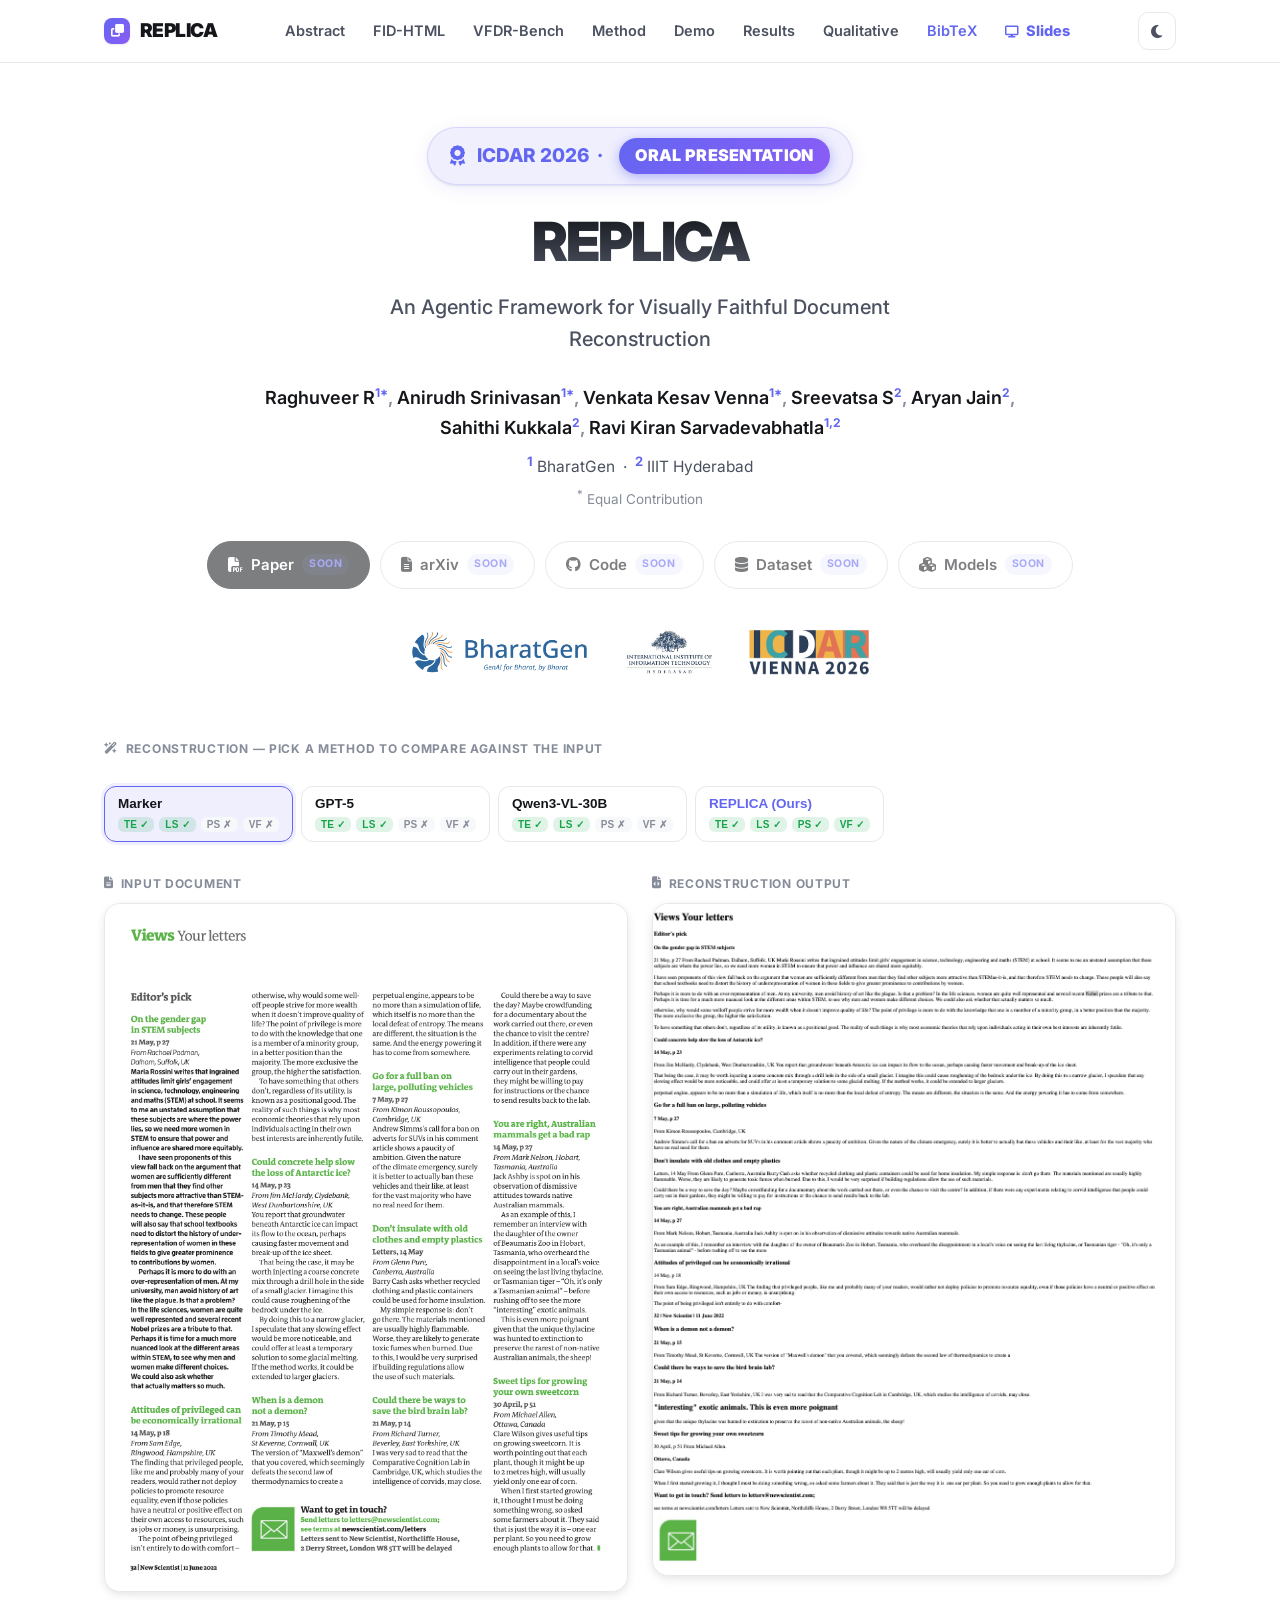
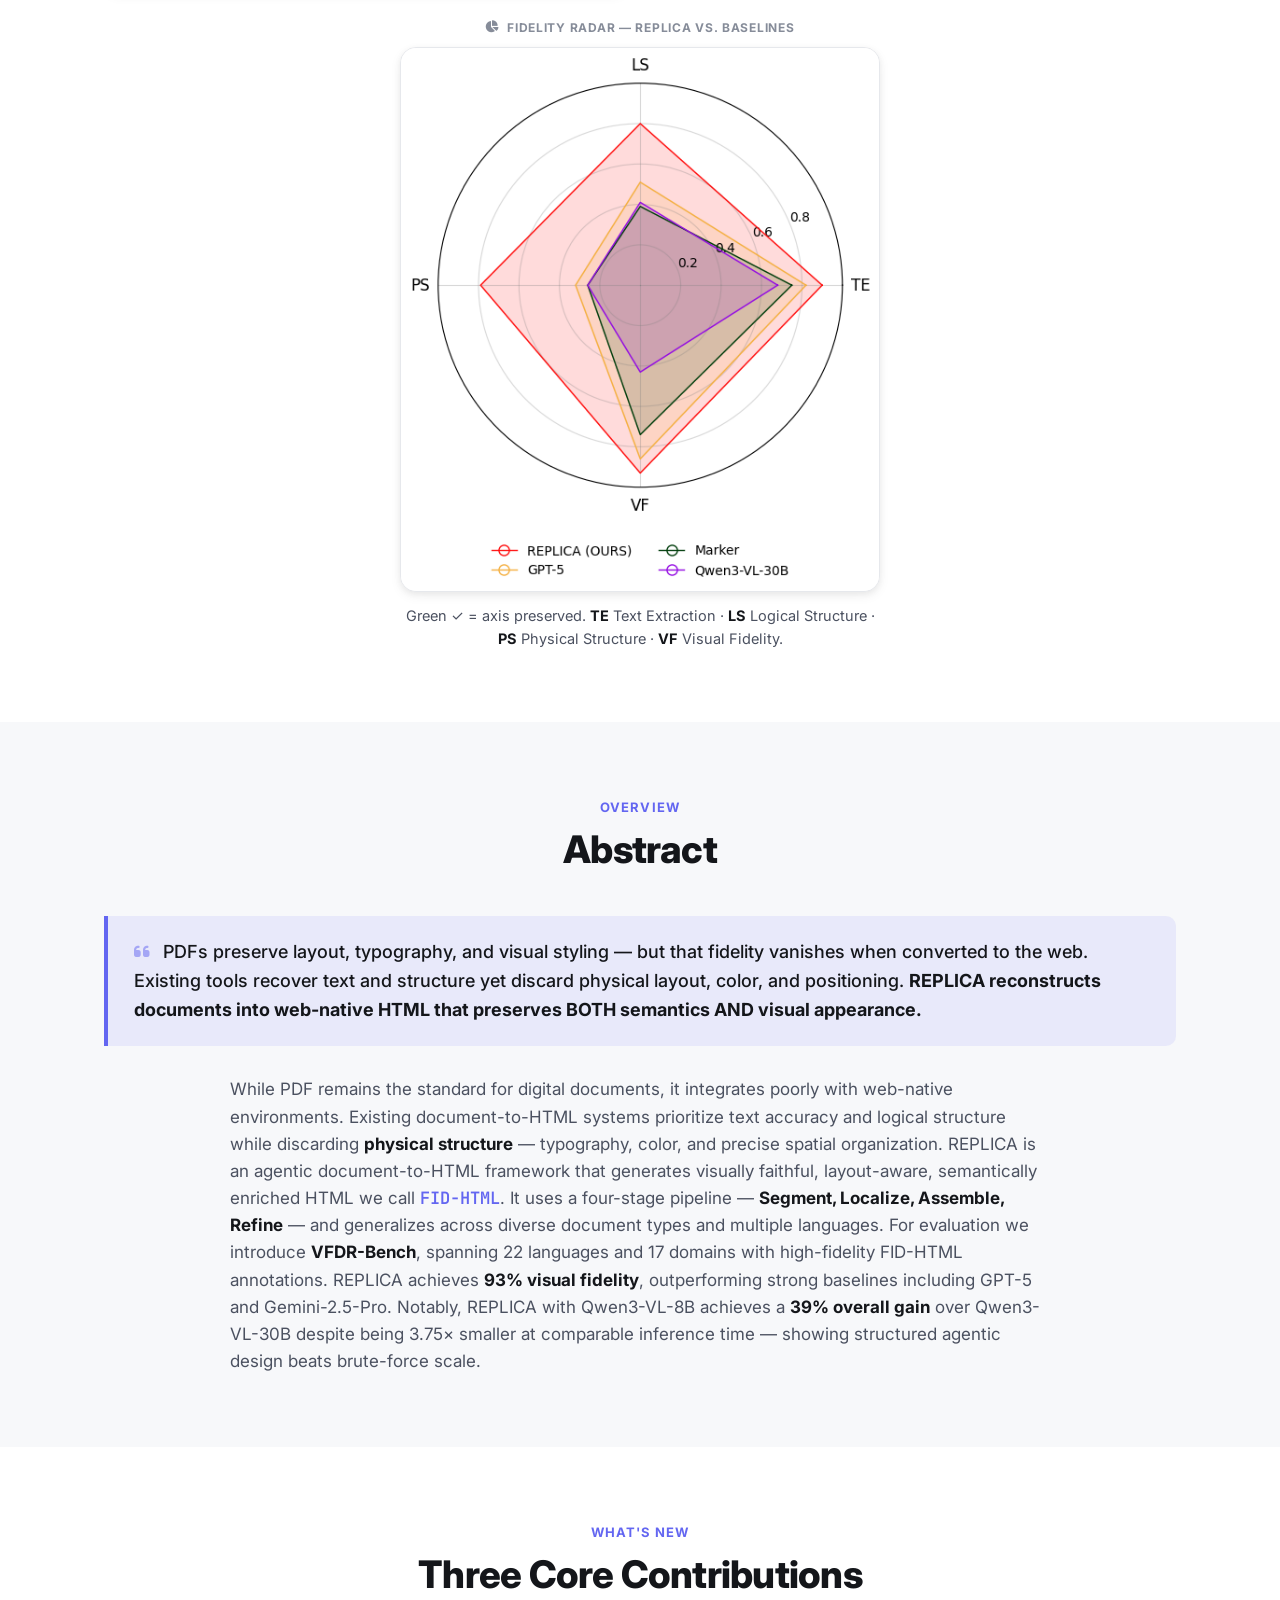
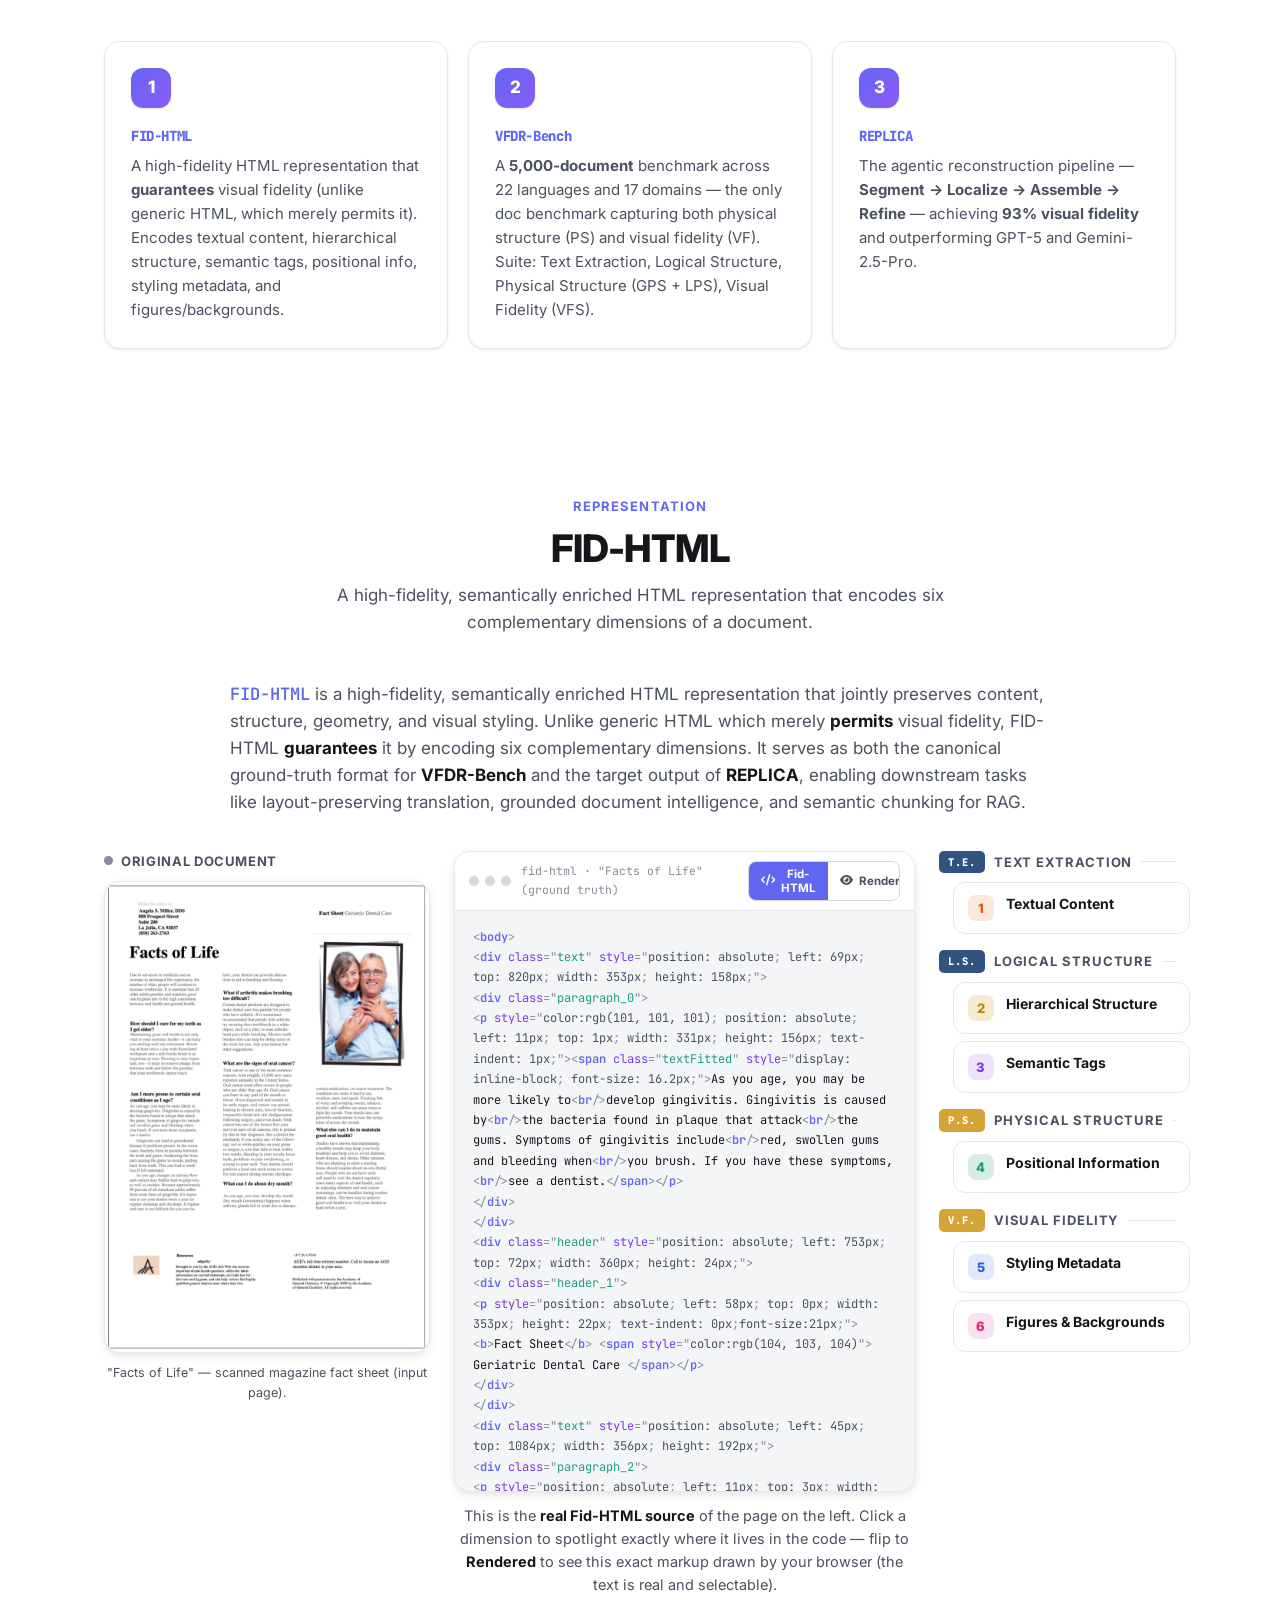
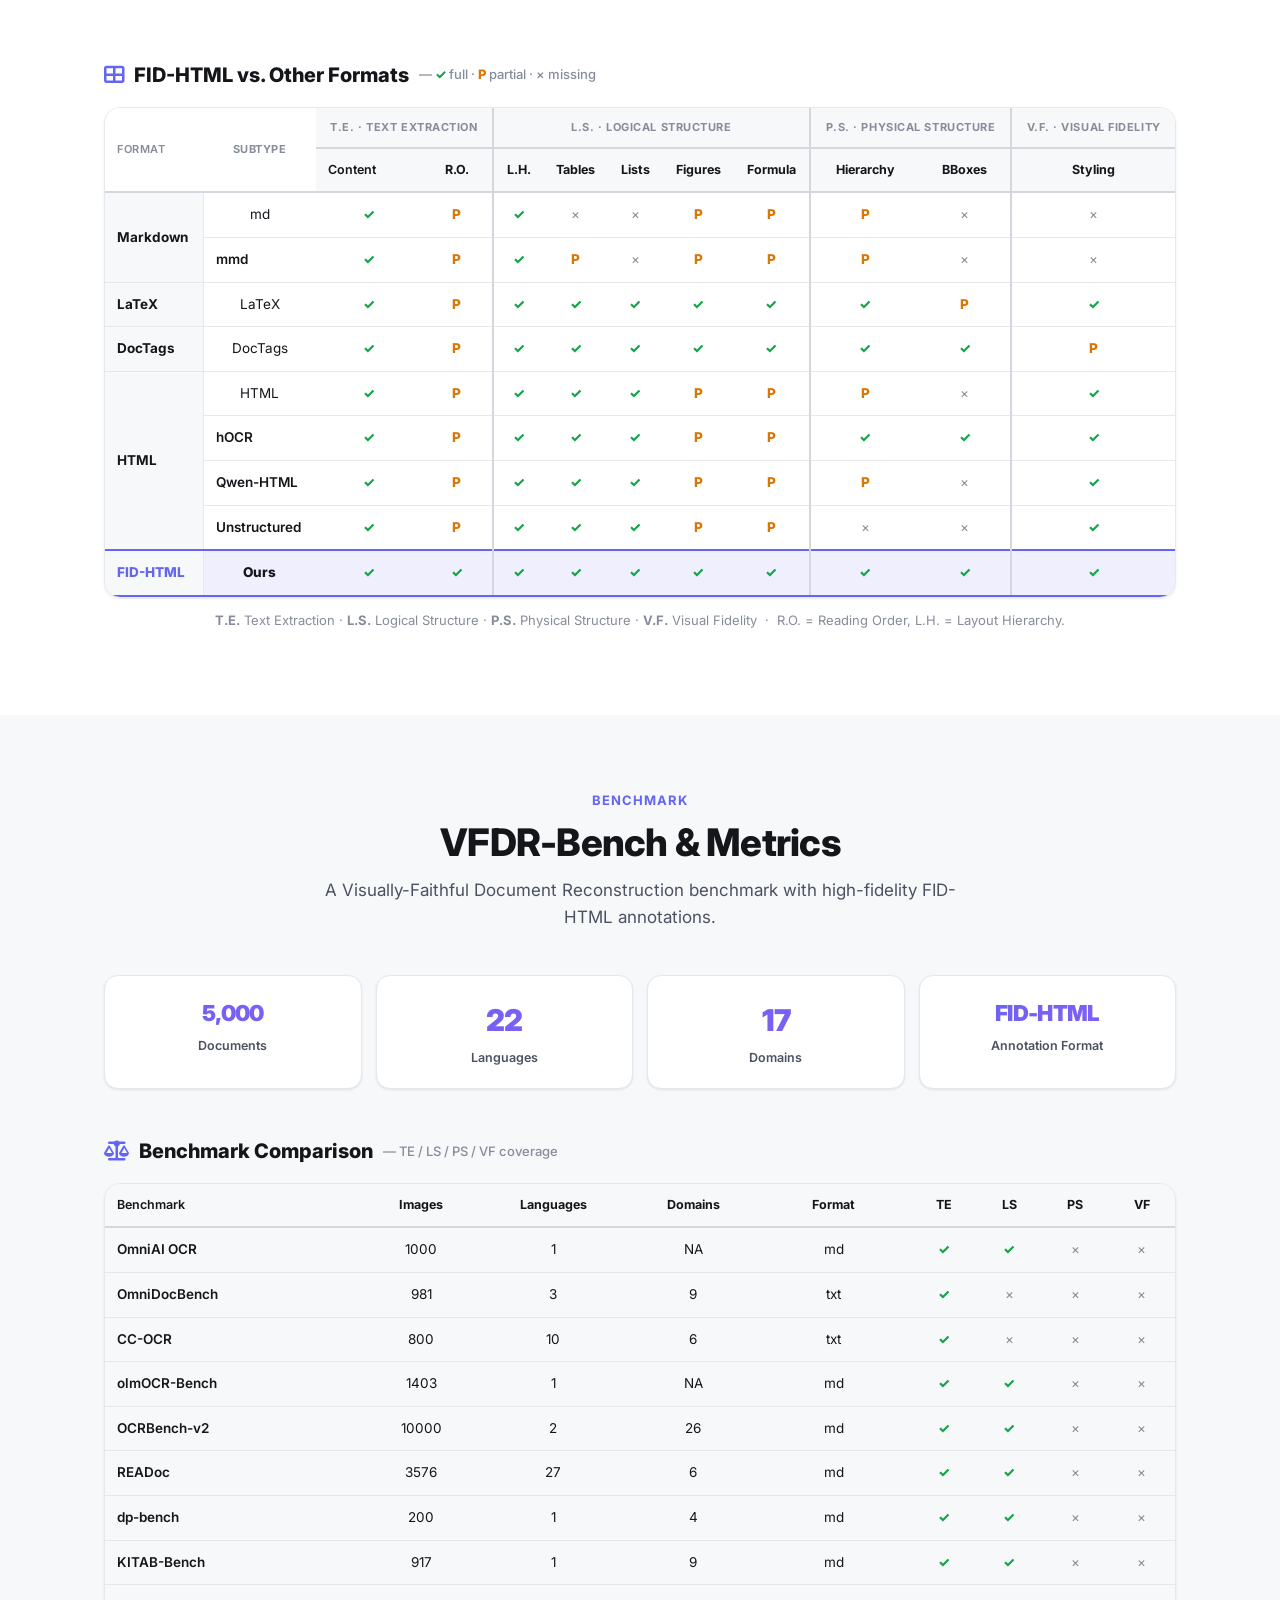
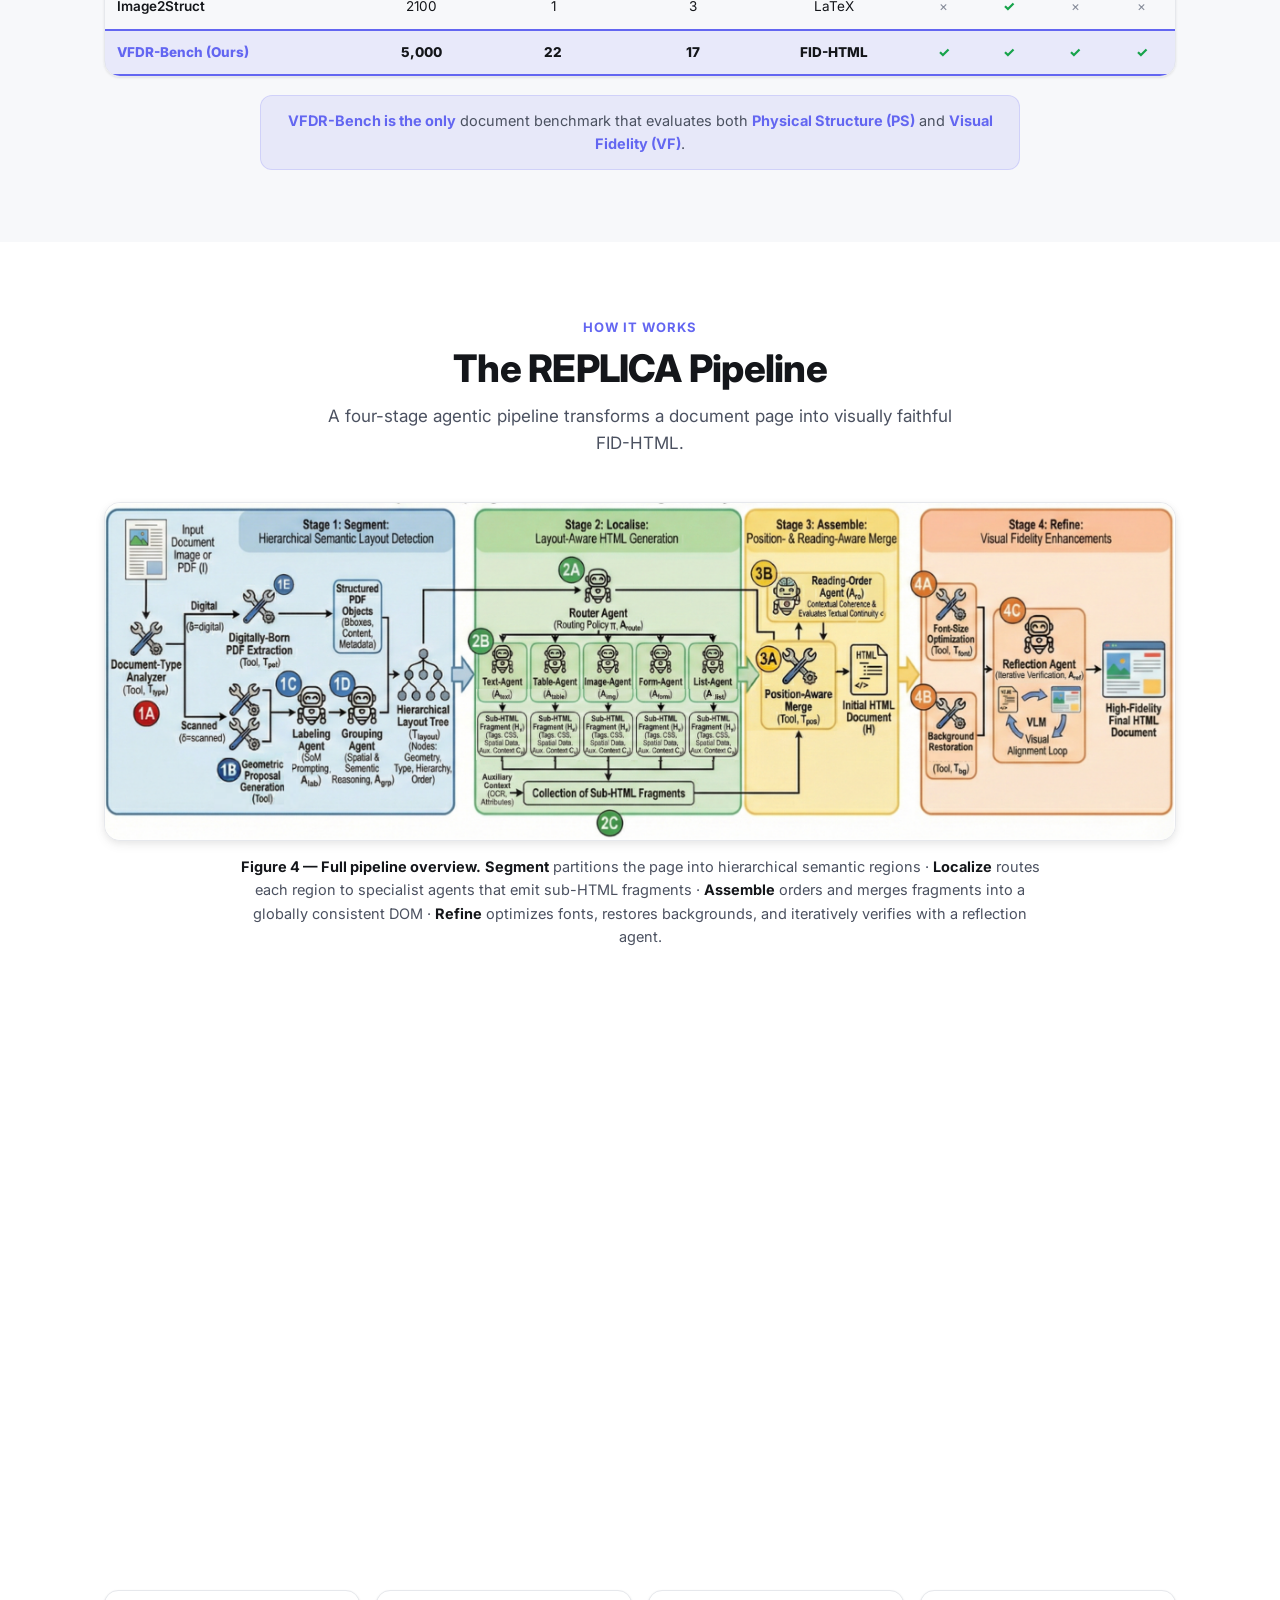
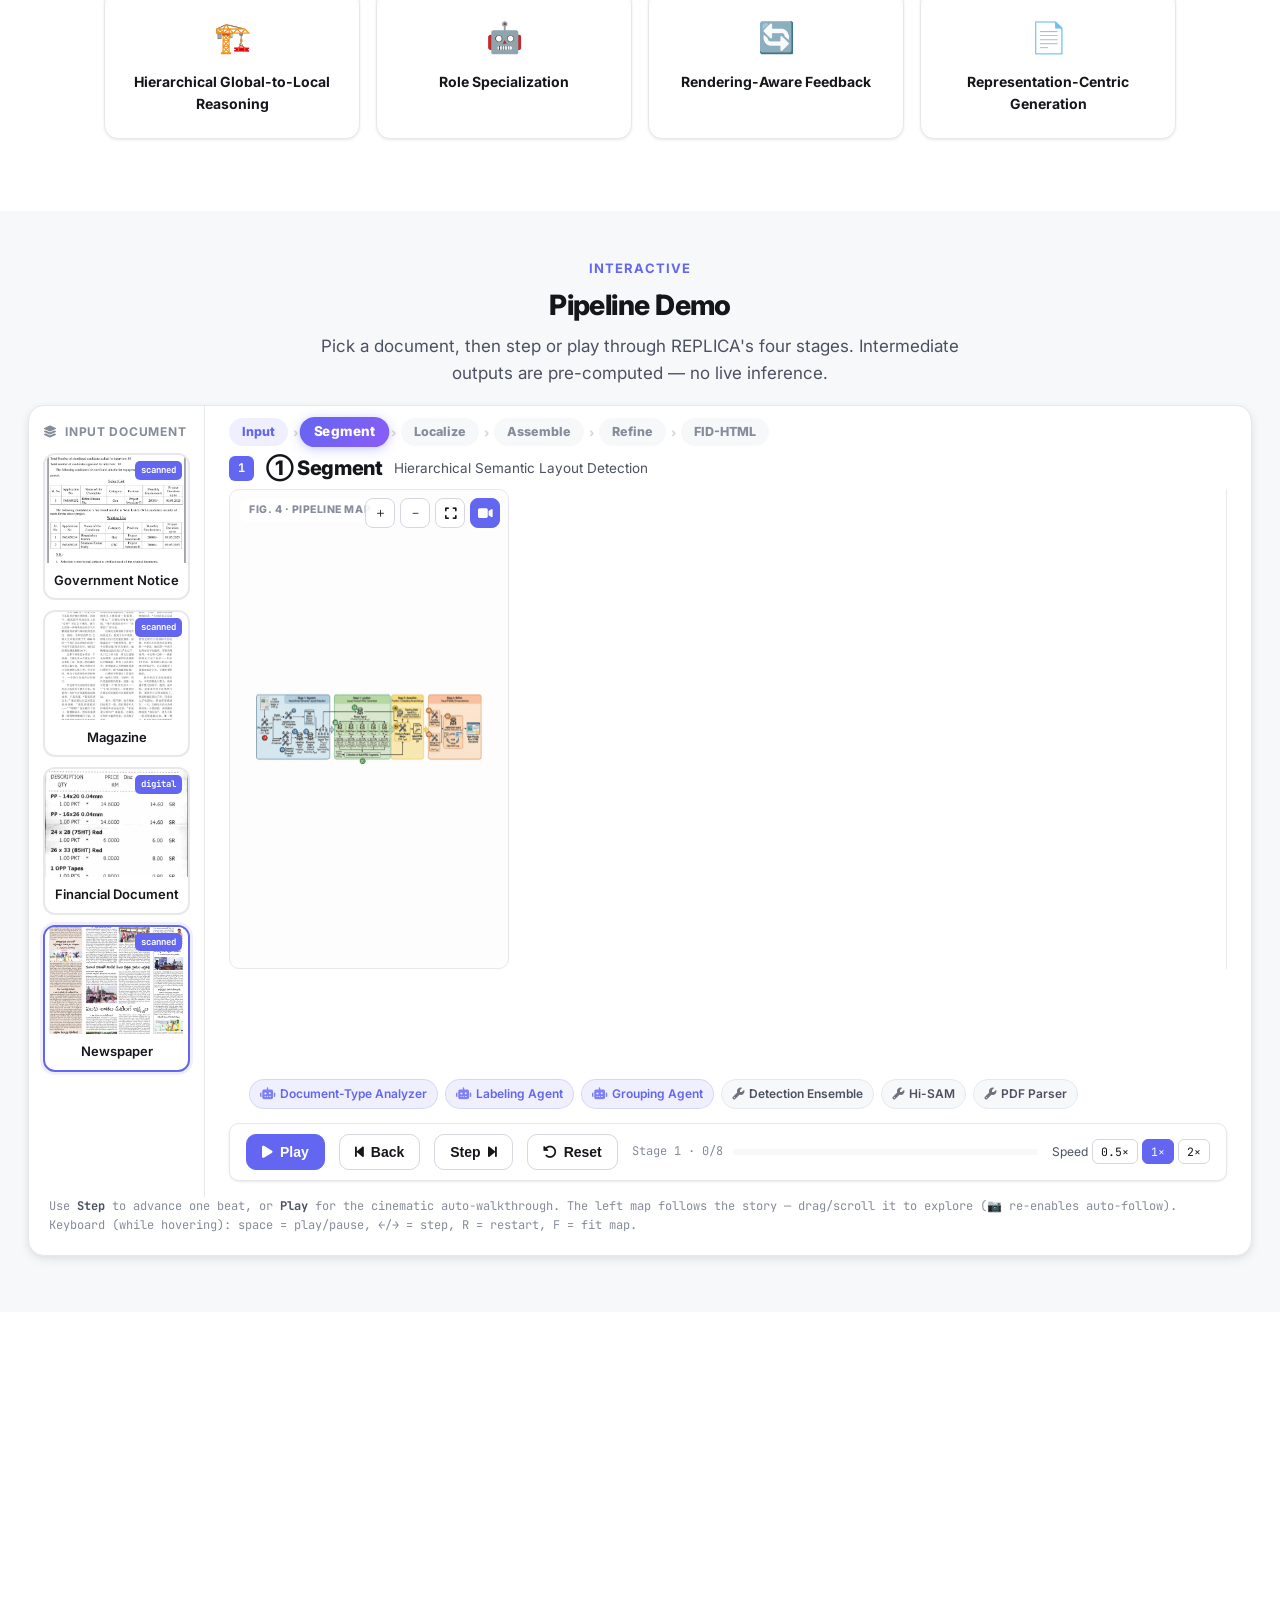
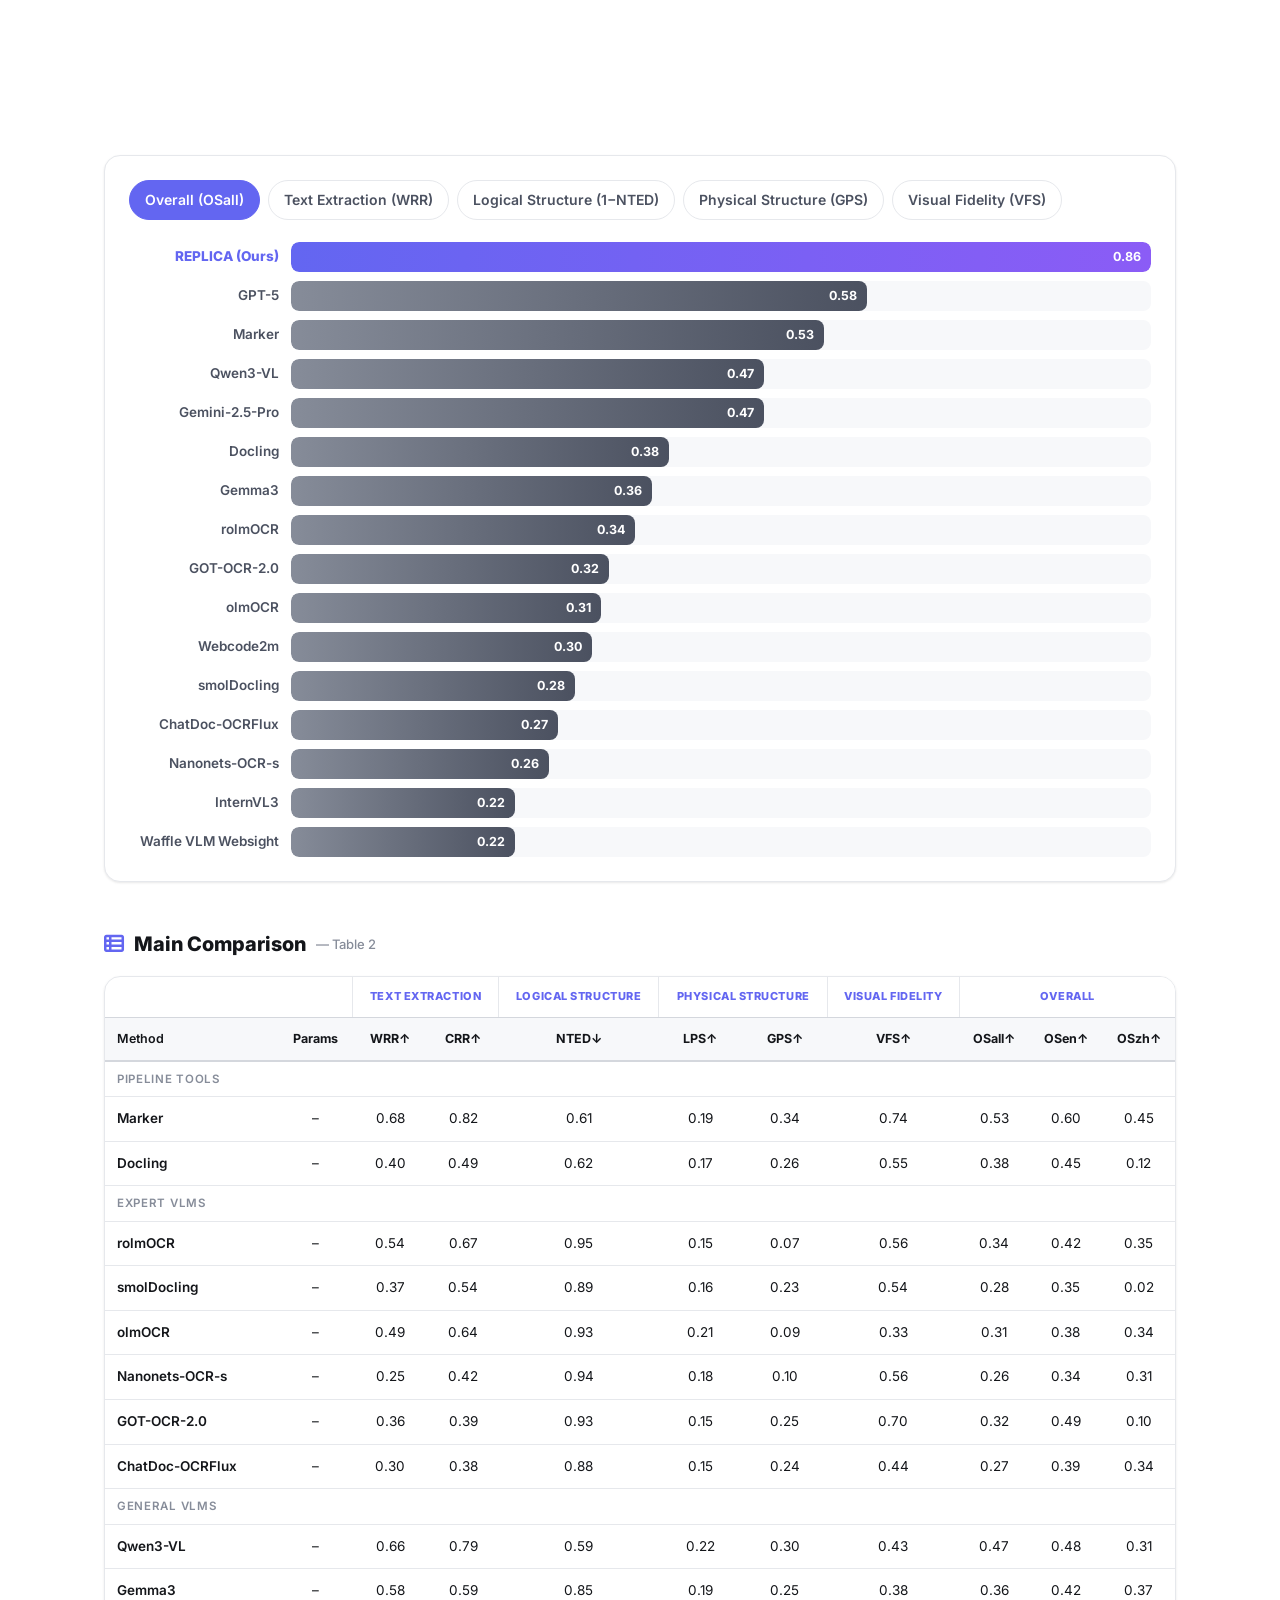
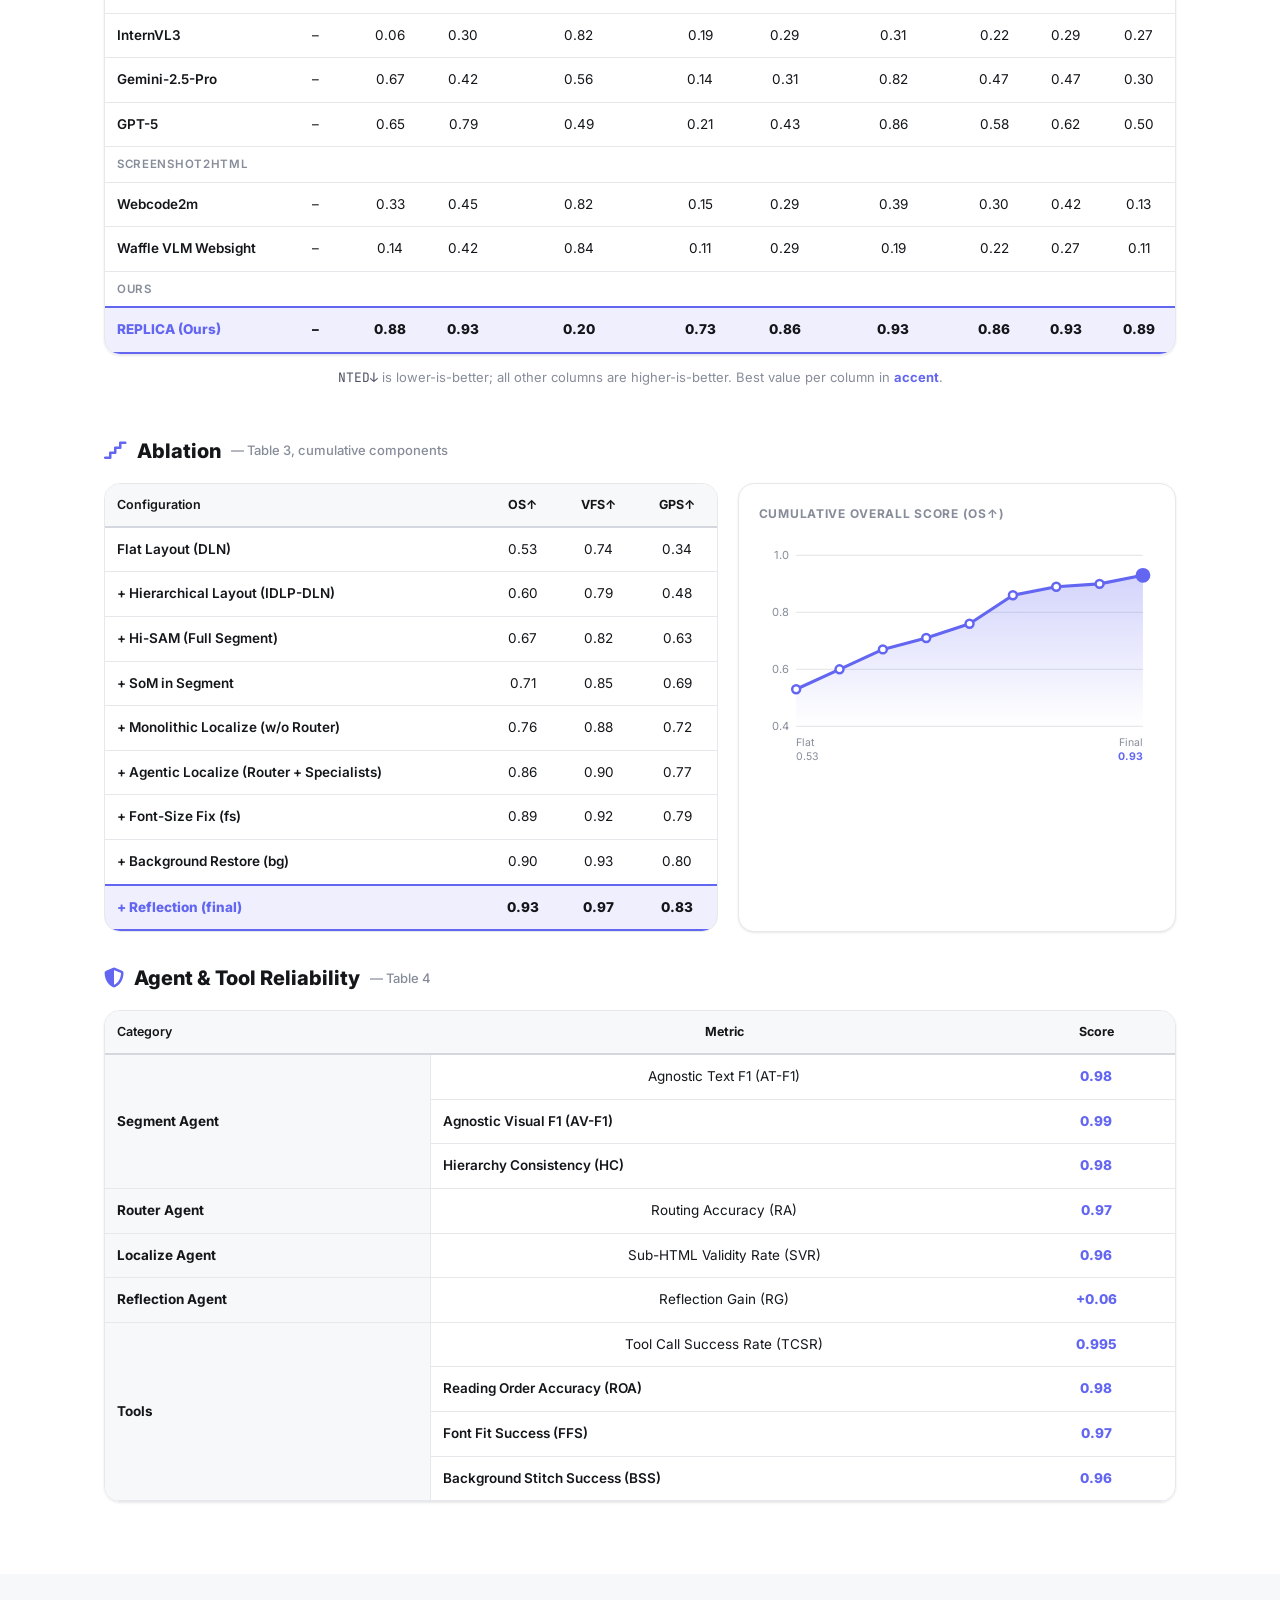
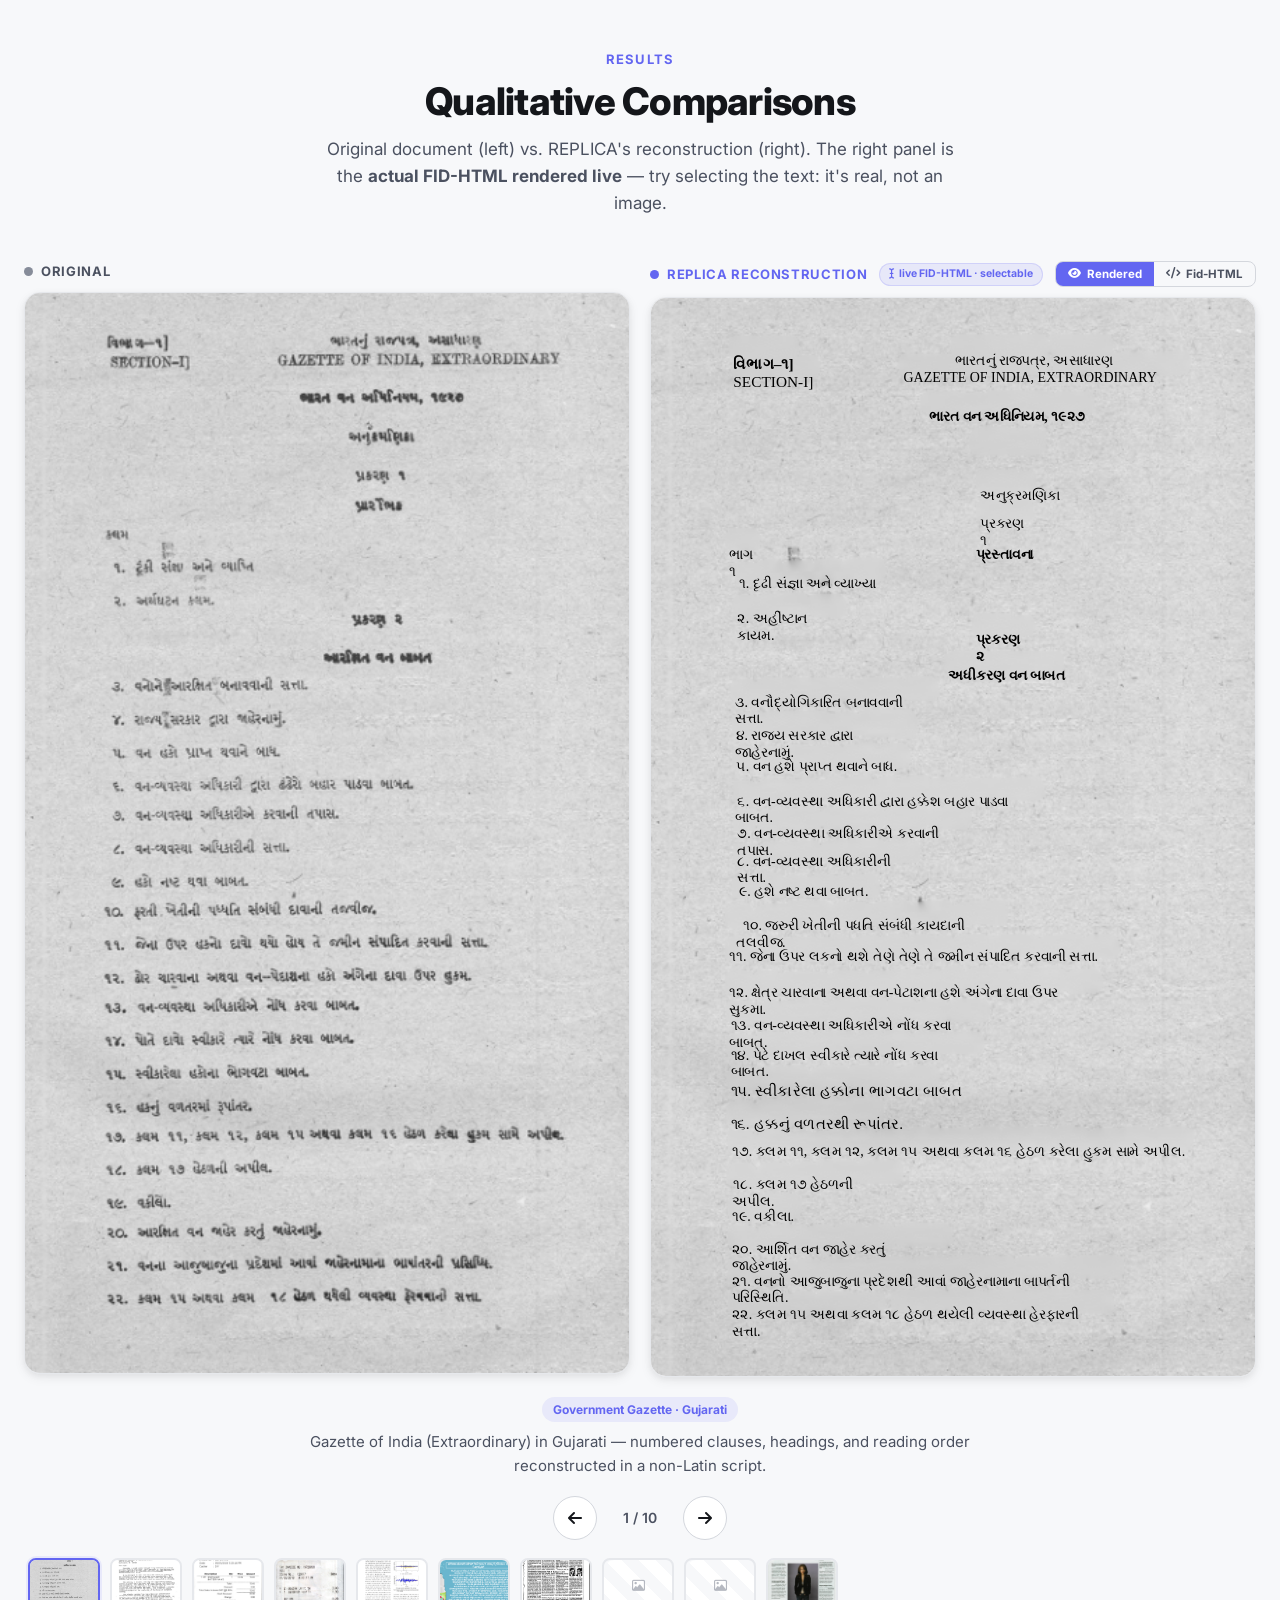
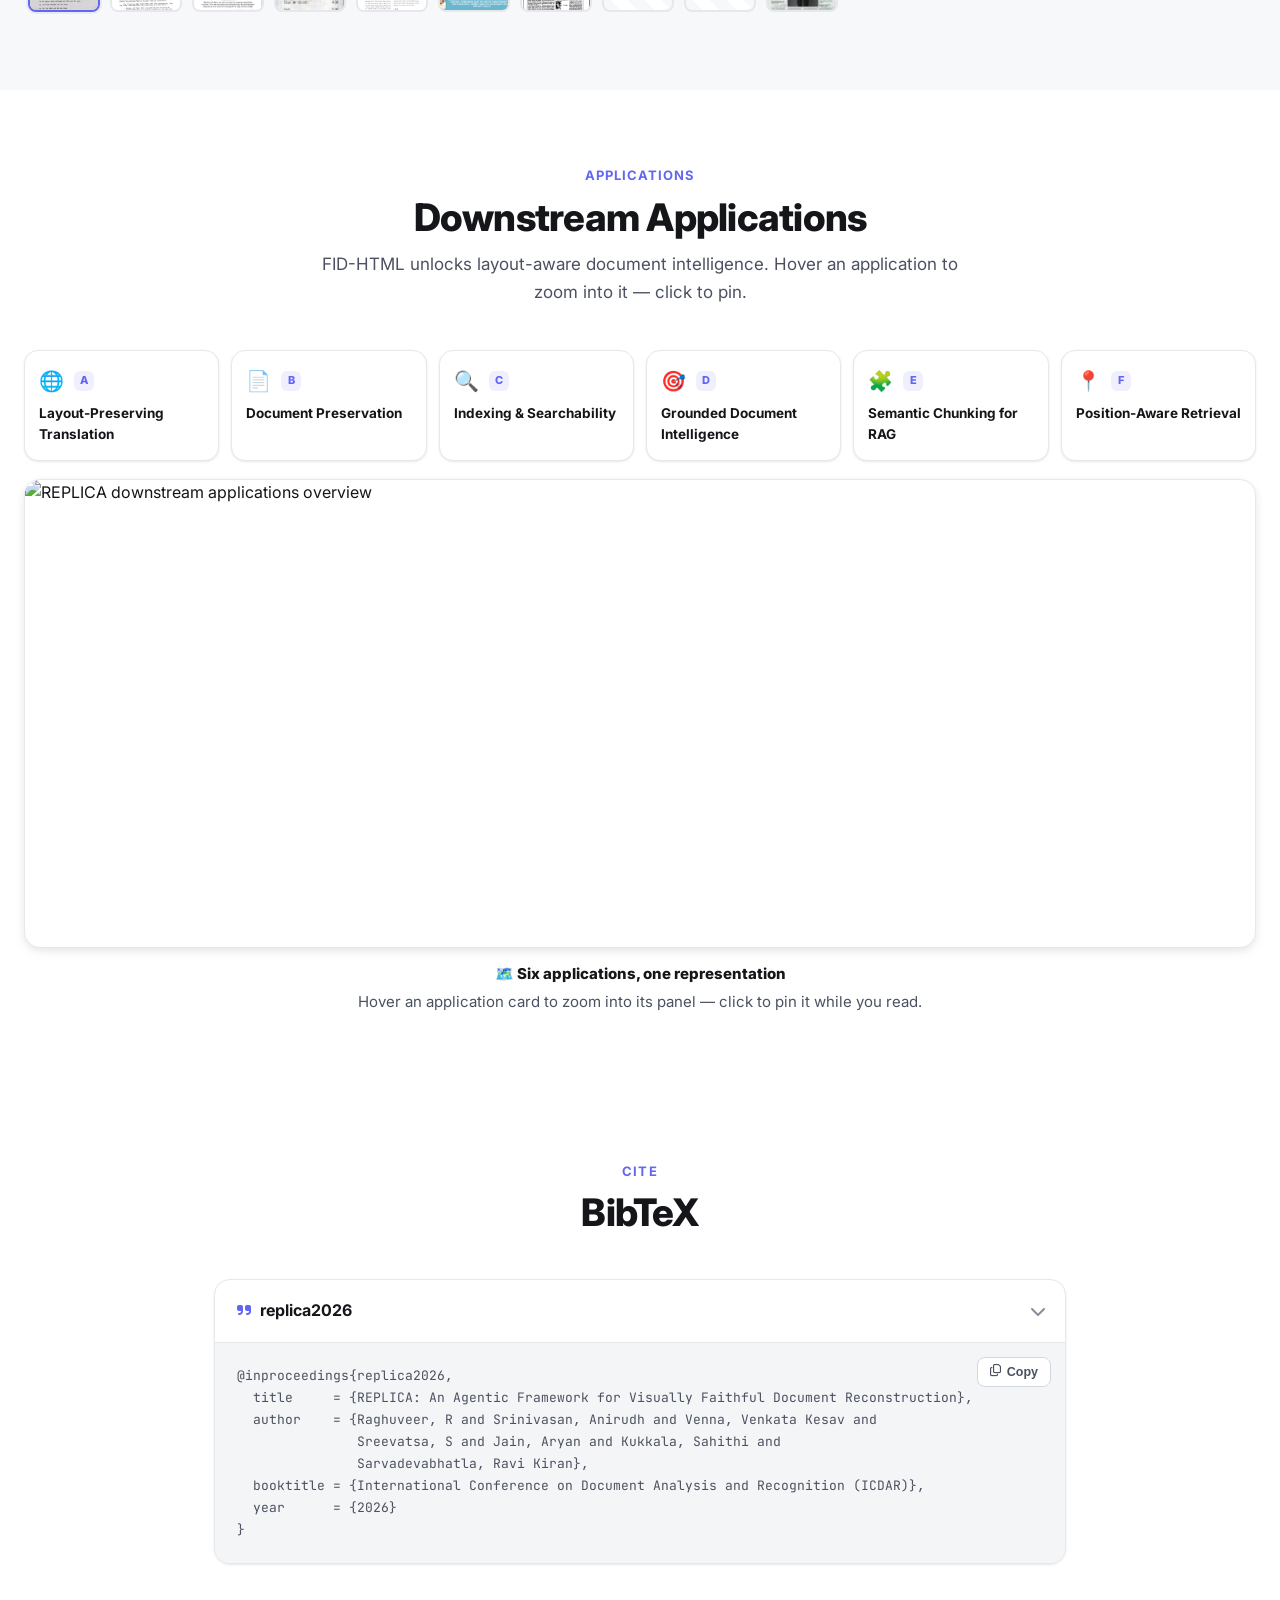
==== commit 098f86cb: "minor changes to interactive demos and figures for resetting to starting point when passed over that" ====
--- a/index.html
+++ b/index.html
@@ -658,12 +658,18 @@
     .fs-qitem.on { background: var(--accent-soft); color: var(--accent); border-color: var(--accent-soft-2); }
     .fs-qitem.done { background: #e2f7e9; color: #1f9d7c; border-color: #b7e4c7; }
     [data-theme="dark"] .fs-qitem.done { background: rgba(31,157,124,.18); }
-    .apply-page { position: absolute; border: 1px solid var(--border-strong); border-radius: 8px; background: #fff; overflow: hidden; z-index: 6;
-      opacity: 0; transform: translateY(8px); transition: opacity .5s, transform .5s; box-shadow: var(--shadow-md); }
+    .apply-page { position: absolute; border: 1px solid var(--border-strong); border-radius: 8px; background: var(--bg-elev); overflow: hidden; z-index: 6;
+      opacity: 0; transform: translateY(8px); transition: opacity .5s, transform .5s; box-shadow: var(--shadow-md);
+      display: flex; align-items: center; justify-content: center; padding: 16px 5px 5px; }
     .apply-page.show { opacity: 1; transform: none; }
-    .apply-page .ap-t { position: absolute; left: 6px; top: 4px; font-size: 8.5px; font-weight: 800; color: var(--text-3); text-transform: uppercase; letter-spacing: .04em; }
-    .ap-box { position: absolute; border: 1px dashed #c9ceda; border-radius: 3px; overflow: hidden; color: #1c1e26; }
-    .ap-box span { display: block; padding: 1px 3px; line-height: 1.2; font-weight: 600; transition: font-size .45s ease; white-space: nowrap; }
+    .apply-page .ap-t { position: absolute; left: 6px; top: 4px; font-size: 8.5px; font-weight: 800; color: var(--text-3); text-transform: uppercase; letter-spacing: .04em; z-index: 2; }
+    /* true-aspect miniature of the merged page: bboxes + background map 1:1 */
+    .ap-page { position: relative; background: #fff; box-shadow: 0 0 0 1px var(--border); overflow: hidden; }
+    .ap-page .ap-bg { position: absolute; inset: 0; background-size: 100% 100%; opacity: 0; transition: opacity .9s ease; }
+    .ap-box { position: absolute; overflow: hidden; color: #14161c; box-shadow: inset 0 0 0 .5px rgba(37, 99, 235, .22); }
+    .ap-box span { display: block; line-height: 1.18; font-weight: 600; transition: font-size .45s ease; white-space: normal; word-break: break-word; }
+    .ap-box.ap-fig { display: grid; place-items: center; background: rgba(120, 130, 150, .09); color: #a2a8b5; font-size: 7px;
+      box-shadow: inset 0 0 0 .5px rgba(120, 130, 150, .35); }
     .ap-box.flash { animation: apflash 1s ease; }
     @keyframes apflash { 0% { background: transparent; } 35% { background: rgba(31,157,124,.25); } 100% { background: transparent; } }
     @media (prefers-reduced-motion: reduce) {
@@ -3882,8 +3888,11 @@
     const font = nodeEl("N_font", 21.5, 12, 8.5, 17, "fa-text-height", "Font-Size<br>Optimization", "tool");
     const bg   = nodeEl("N_bg",   21.5, 41, 8.5, 17, "fa-brush", "Background<br>Restoration", "tool");
     const refl = nodeEl("N_refl", 21.5, 70, 8.5, 17, "fa-robot", "Reflection<br>Agent (VLM)");
-    const iv = intermPanel("S4_iv", 31.5, 8, 30, 84);
-    const final = slotEl("S4_final", 63, 6, 36, 88, "High-fidelity final HTML (output)");
+    // The compare panel (original / render) and the final-HTML slot share
+    // IDENTICAL geometry, so both contain-fit pages render at exactly the
+    // same size, top-aligned — a true side-by-side comparison.
+    const iv = intermPanel("S4_iv", 31.5, 6, 31.5, 88);
+    const final = slotEl("S4_final", 65, 6, 31.5, 88, "High-fidelity final HTML (output)");
     connect("S4_initial", "N_font");
     connect("S4_initial", "N_bg");
     connect("N_font", "S4_iv");
@@ -3896,8 +3905,12 @@
     //        the converged sizes are applied onto a mini "merged HTML" page.
     const ldata = LOCALIZE_DATA[PIPELINE_PRESETS[currentDoc].id];
     const allCrops = (ldata && ldata.crops) || [];
-    const samples = allCrops.filter(c => c.ocr && c.ocr.length > 15).slice(0, 3);
+    const textCrops = allCrops.filter(c => c.ocr && c.ocr.length > 15 && c.specialist !== "image");
+    const samples = textCrops.slice(0, 3);
     while (samples.length < 3 && samples.length) samples.push(samples[0]);
+    // Resolved lazily: LOCALIZE page image if it exists, else S1_raw.
+    let pageKey = "S1_raw";
+    resolveDocPage(PIPELINE_PRESETS[currentDoc].id, pk => pageKey = pk);
     const fsw = el("div", "fs-widget");
     fsw.style.left = "63%"; fsw.style.top = "6%"; fsw.style.width = "36%";
     fsw.innerHTML =
@@ -3909,19 +3922,55 @@
     CV().appendChild(fsw);
     const fsT = fsw.querySelector(".fs-target"), fsSpan = fsw.querySelector(".fs-target span");
     fsT.style.height = "52px";
-    // mini merged page the optimized sizes get APPLIED to
+    // mini merged page the optimized sizes get APPLIED to — a TRUE-ASPECT
+    // miniature of the page: EVERY region (all text fragments + figures) is
+    // placed at its exact bbox, so when the extracted background lands
+    // beneath it, the HTML text sits precisely on the original print.
     const ap = el("div", "apply-page", '<span class="ap-t">applied to merged HTML</span>');
     ap.style.left = "63%"; ap.style.top = "52%"; ap.style.width = "36%"; ap.style.height = "42%";
-    const apBoxes = samples.map((c, i) => {
-      const bx = el("div", "ap-box");
+    const apPage = el("div", "ap-page");
+    const apBg = el("div", "ap-bg");
+    apPage.appendChild(apBg);
+    ap.appendChild(apPage);
+    let apScale = 0;
+    const apBoxByCrop = new Map();
+    allCrops.forEach(c => {
       const [x, y, w, h] = c.bbox;
-      bx.style.left = (x * 92 + 4) + "%"; bx.style.top = (y * 78 + 14) + "%";
-      bx.style.width = Math.max(w * 92, 22) + "%"; bx.style.height = Math.max(h * 78, 9) + "%";
-      bx.innerHTML = `<span style="font-size:6px">${(c.ocr || "").slice(0, 40)}</span>`;
-      ap.appendChild(bx);
-      return bx;
+      const isFig = c.specialist === "image";
+      const bx = el("div", "ap-box" + (isFig ? " ap-fig" : ""));
+      bx.style.left = (x * 100) + "%"; bx.style.top = (y * 100) + "%";
+      bx.style.width = (w * 100) + "%"; bx.style.height = (h * 100) + "%";
+      if (isFig) bx.innerHTML = '<i class="fa-regular fa-image"></i>';
+      else {
+        bx.dataset.fs = (c.subhtml.match(/font-size:\s*([\d.]+)px/) || [])[1] || 14;
+        bx.innerHTML = `<span>${(c.ocr || "").slice(0, 200)}</span>`;
+      }
+      apPage.appendChild(bx);
+      apBoxByCrop.set(c, bx);
     });
     CV().appendChild(ap);
+    // size the miniature to the page's true aspect; text starts deliberately
+    // OVERSIZED — the pre-4A state where fonts overflow their boxes
+    function sizeApPage() {
+      if (apScale) return;
+      withPageSize(demoSrc(PIPELINE_PRESETS[currentDoc].id, pageKey), sz => {
+        if (!sz || apScale) return;
+        const pw = ap.clientWidth - 10, ph = ap.clientHeight - 22;
+        const s = Math.min(pw / sz.w, ph / sz.h);
+        apPage.style.width = Math.round(sz.w * s) + "px";
+        apPage.style.height = Math.round(sz.h * s) + "px";
+        apScale = s;
+        $$(".ap-box[data-fs] span", apPage).forEach(sp => {
+          sp.style.fontSize = Math.max(2, sp.parentElement.dataset.fs * s * 1.7) + "px";
+        });
+      });
+    }
+    // snap one fragment to its converged (bbox-true) size + flash
+    function fitBox(c) {
+      const bx = apBoxByCrop.get(c); if (!bx || !bx.dataset.fs) return;
+      bx.querySelector("span").style.fontSize = Math.max(1.5, bx.dataset.fs * (apScale || 0.1)) + "px";
+      bx.classList.remove("flash"); void bx.offsetWidth; bx.classList.add("flash");
+    }
 
     function searchOne(text, done) {
       const MINF = 6, MAXF = 42;
@@ -3955,17 +4004,24 @@
     }
     function runFontQueue() {
       fsw.classList.add("show"); ap.classList.add("show");
+      sizeApPage();
       const qItems = $$(".fs-qitem", fsw);
+      const rest = textCrops.filter(c => samples.indexOf(c) === -1);
       const next = i => {
-        if (i >= samples.length) { fsw.querySelector(".st").innerHTML = '<b style="color:#1f9d7c">all fragments optimized ✓</b>'; return; }
+        if (i >= samples.length) {
+          // the real pipeline does this for EVERY fragment — sweep the rest
+          fsw.querySelector(".st").innerHTML = `…and the remaining <b>${rest.length}</b> fragments converge the same way`;
+          rest.forEach((c, j) => addT(() => fitBox(c), 150 * j));
+          addT(() => fsw.querySelector(".st").innerHTML =
+            `<b style="color:#1f9d7c">all ${textCrops.length} text fragments optimized ✓</b>`, 150 * rest.length + 300);
+          return;
+        }
         qItems.forEach((q, j) => q.classList.toggle("on", j === i));
         fsw.querySelector(".st").textContent = `searching “${samples[i].label}”…`;
         searchOne(samples[i].ocr, (best) => {
           qItems[i].classList.add("done"); qItems[i].classList.remove("on");
           // APPLY: the converged size lands on the merged-HTML mini page
-          const span = apBoxes[i].querySelector("span");
-          span.style.fontSize = Math.max(5, best * 0.42) + "px";
-          apBoxes[i].classList.remove("flash"); void apBoxes[i].offsetWidth; apBoxes[i].classList.add("flash");
+          fitBox(samples[i]);
           addT(() => next(i + 1), 420);
         });
       };
@@ -3978,10 +4034,7 @@
     //        (EDIT ME: drop real intermediates as S4_bg_mask.png /
     //        S4_bg_inpaint.png per doc and swap them in here if you want the
     //        true tool outputs instead of this reconstruction.)
-    // Resolved lazily: LOCALIZE page image if it exists, else S1_raw.
-    let pageKey = "S1_raw";
     let bgTagLock = false;   // reflection beat locks the panel tag against late peel timers
-    resolveDocPage(PIPELINE_PRESETS[currentDoc].id, pk => pageKey = pk);
     // 4B — background PEEL-AND-MERGE:
     //   ① content regions are marked on the page (real bboxes)
     //   ② the page splits into two physical layers: the CONTENT layer (the
@@ -3994,6 +4047,7 @@
     // (the CSS clean-paper treatment is only the fallback).
     function runBgExtraction() {
       const docId = PIPELINE_PRESETS[currentDoc].id;
+      sizeApPage();
       iv.show(pageKey, "① page with content");
       const panel = iv.el;
       const pageUrl = demoSrc(docId, pageKey);
@@ -4068,10 +4122,12 @@
             if (!bgTagLock) iv.el.querySelector(".ip-tag").textContent = "④ background slides into the HTML…";
             // the merged-HTML mini page RECEIVES the paper
             addT(() => {
-              ap.style.backgroundImage = `linear-gradient(rgba(255,255,255,.55), rgba(255,255,255,.55)), url("${(probed && cleanUrl) ? cleanUrl : pageUrl}")`;
-              ap.style.backgroundSize = "cover";
+              apBg.style.backgroundImage = `linear-gradient(rgba(255,255,255,.5), rgba(255,255,255,.5)), url("${(probed && cleanUrl) ? cleanUrl : pageUrl}")`;
+              apBg.style.opacity = "1";
               ap.querySelector(".ap-t").textContent = "merged HTML + background preserved";
-              ap.classList.remove("show"); void ap.offsetWidth; ap.classList.add("show");
+              // re-flash only if the reflection beat hasn't dismissed it yet
+              // (fast stepping can outrun this timer)
+              if (!bgTagLock) { ap.classList.remove("show"); void ap.offsetWidth; ap.classList.add("show"); }
               bc.remove();
               // settle: content card returns to the page position
               cc.style.transform = "none"; cc.style.opacity = "1"; cc.style.border = "none";
@@ -4109,8 +4165,8 @@
       reveal(font); font.classList.add("lit");
       tokenBurst("S4_initial", "N_font", 3);
       runFontQueue();
-      cap("<b>Font-Size Optimization (4A):</b> a live <b>binary search per fragment</b> — three real texts from this document, each converging on the largest size that fits its Stage-1 bbox, then <b>applied to the merged HTML</b> below.");
-    }, "4A_font_size", "🔠 The <b>binary search</b> runs fragment after fragment — and every converged size <b>lands on the merged page</b>, box by box. Watch them flash green as they're applied.", 10));
+      cap("<b>Font-Size Optimization (4A):</b> a live <b>binary search per fragment</b> — three shown in detail, then the converged sizes are applied to <b>every text fragment</b> of the merged page below, box by box.");
+    }, "4A_font_size", "🔠 The <b>binary search</b> runs fragment after fragment — three shown live, then <b>every remaining fragment</b> converges the same way. Watch the merged page light up box by box.", 12));
 
     bts.push(B(() => {
       reveal(bg); bg.classList.add("lit"); font.classList.remove("lit");
@@ -4222,13 +4278,29 @@
     $("#pdemoPlay").innerHTML = playing
       ? '<i class="fa-solid fa-pause"></i> Pause'
       : '<i class="fa-solid fa-play"></i> Play';
+    postDemoState();
   }
   function reset() { stop(); finaleDone = false; doneStages = new Set(); story(null); figGo(null); loadStage(0); }
 
+  // The deck steps this demo with the presenter remote, so it has to know when
+  // the walkthrough has run out at either end — that is the press that should
+  // change slide instead of stepping again. Reported rather than inferred:
+  // the demo owns stage/beat bookkeeping and the deck should not duplicate it.
+  function postDemoState() {
+    try {
+      parent.postMessage({
+        type: "replica:demoState",
+        atStart: stageIdx === 0 && beatIdx === 0,
+        atEnd: finaleDone,
+        playing: playing
+      }, "*");
+    } catch (e) { }
+  }
   function updateScrub() {
     $("#pdemoStepCount").textContent = `Stage ${stageIdx + 1} · ${beatIdx}/${beats.length}`;
     const frac = (stageIdx + beatIdx / (beats.length || 1)) / PIPELINE_STAGES.length;
     $("#pdemoProg").style.width = (frac * 100) + "%";
+    postDemoState();
   }
   function buildPicker() {
     const p = $("#pdemoDocRow"); p.innerHTML = "";
@@ -4981,16 +5053,18 @@
       }
     }
 
+    // ?speed accepts either a preset button value or any multiplier via
+    // ?rate=1.5 — the preset row only offers 0.5x / 1x / 2x. Read regardless of
+    // autoplay: the deck starts the walkthrough paused and the presenter plays
+    // it with the spacebar, but it should run at the same speed either way.
+    const sp = params.get("speed");
+    if (sp) { const b = document.querySelector(`#pdemoSpeed [data-s="${sp}"]`); if (b) b.click(); }
+    const rate = parseFloat(params.get("rate"));
+    if (!isNaN(rate) && rate > 0) {
+      speedMult = 1 / rate;
+      $$("#pdemoSpeed button").forEach(x => x.classList.remove("on"));
+    }
     if (params.get("autoplay") === "1") {
-      // ?speed accepts either a preset button value or any multiplier via
-      // ?rate=1.5 — the preset row only offers 0.5x / 1x / 2x.
-      const sp = params.get("speed");
-      if (sp) { const b = document.querySelector(`#pdemoSpeed [data-s="${sp}"]`); if (b) b.click(); }
-      const rate = parseFloat(params.get("rate"));
-      if (!isNaN(rate) && rate > 0) {
-        speedMult = 1 / rate;
-        $$("#pdemoSpeed button").forEach(x => x.classList.remove("on"));
-      }
       setTimeout(() => { const p = $("#pdemoPlay"); if (p) p.click(); }, 700);
     }
 
@@ -4999,17 +5073,32 @@
        purely additive: every mouse interaction still works exactly as before.
        Messages: {type:"replica:demo", action} · {type:"replica:nav", dir}    */
     let navIdx = -1;
+    // `clear` is the figure's own starting point — what it shows before the
+    // first beat. The teaser always has a method on screen, so its zero state is
+    // the first method; the callout figures start with nothing selected.
     const navTargets = {
-      teaser:    () => ({ n: TEASER_METHODS.length,   go: i => showTeaser(i) }),
-      fidhtml:   () => ({ n: FIDHTML_CALLOUTS.length, go: i => { fidActive = null; toggleFid(FIDHTML_CALLOUTS[i].id); scrollCodeToHl(); } }),
+      teaser:    () => ({ n: TEASER_METHODS.length,   go: i => showTeaser(i),
+                          clear: () => showTeaser(0) }),
+      fidhtml:   () => ({ n: FIDHTML_CALLOUTS.length, go: i => { fidActive = null; toggleFid(FIDHTML_CALLOUTS[i].id); scrollCodeToHl(); },
+                          clear: () => {
+                            fidActive = null;
+                            const code = $("#fidCode"); if (code) code.className = "fid-code";
+                            $$("#fidChips .fid-chip").forEach(c => c.classList.remove("active"));
+                         } }),
       downstream:() => ({ n: DOWNSTREAM_APPS.length,  go: i => {
                             downPinned = i;
                             $$("#downCards .dapp").forEach((c, j) => c.classList.toggle("active", j === i));
                             downZoomTo(DOWNSTREAM_APPS[i].id); downSetCaption(DOWNSTREAM_APPS[i]);
+                         },
+                          clear: () => {
+                            downPinned = null;
+                            $$("#downCards .dapp").forEach(c => c.classList.remove("active"));
+                            downZoomTo(null); downSetCaption(null);
                          } }),
       results:   () => ({ n: $$("#ablationTable tbody tr").length, go: i => {
                             $$("#ablationTable tbody tr").forEach((r, j) => setAblHl(j, j === i));
-                         } })
+                         },
+                          clear: () => $$("#ablationTable tbody tr").forEach((r, j) => setAblHl(j, false)) })
     };
     // Bring the highlighted dimension into view inside the code panel.
     function scrollCodeToHl() {
@@ -5039,18 +5128,27 @@
         navIdx = (navIdx + (d.dir || 1) + t.n) % t.n;
         t.go(navIdx);
       }
+      // Absolute form. The deck sends the beat it is on plus how many beats the
+      // slide has; only this side knows how many items the figure holds, so the
+      // offset is worked out here. A slide with as many beats as the figure has
+      // items spends its first beat on an empty figure (frag 0 selects nothing);
+      // a slide with fewer beats starts on the figure's first item.
+      if (d.type === "replica:navto") {
+        const f = navTargets[target]; if (!f) return;
+        const t = f(); if (!t.n) return;
+        const off = ((+d.frags || 0) >= t.n) ? 1 : 0;
+        const i = Math.max(-1, Math.min(t.n - 1, (+d.frag || 0) - off));
+        if (i === navIdx) return;
+        navIdx = i;
+        if (i < 0) { if (t.clear) t.clear(); return; }
+        t.go(i);
+      }
     });
-    // Tell the parent when the demo walkthrough reaches the end, so the deck
-    // knows the next click should move on rather than step the demo again.
-    if (target === "demo") {
-      const prog = $("#pdemoStepCount");
-      if (prog) new MutationObserver(() => {
-        const m = (prog.textContent || "").match(/(\d+)\s*\/\s*(\d+)/);
-        if (m && m[1] === m[2] && parseInt(m[2], 10) > 0) {
-          try { parent.postMessage({ type: "replica:demoBeat", done: true }, "*"); } catch (err) {}
-        }
-      }).observe(prog, { childList: true, characterData: true, subtree: true });
-    }
+    // Position is reported by postDemoState() on every scrub update; the deck
+    // reads atStart/atEnd from that. (This used to watch the step counter for
+    // "n/n", which fired at the end of every stage rather than at the end of
+    // the walkthrough, and so could not tell the deck when to move on.)
+    if (target === "demo") postDemoState();
   }
 
   /* ===================== NAV ===================== */
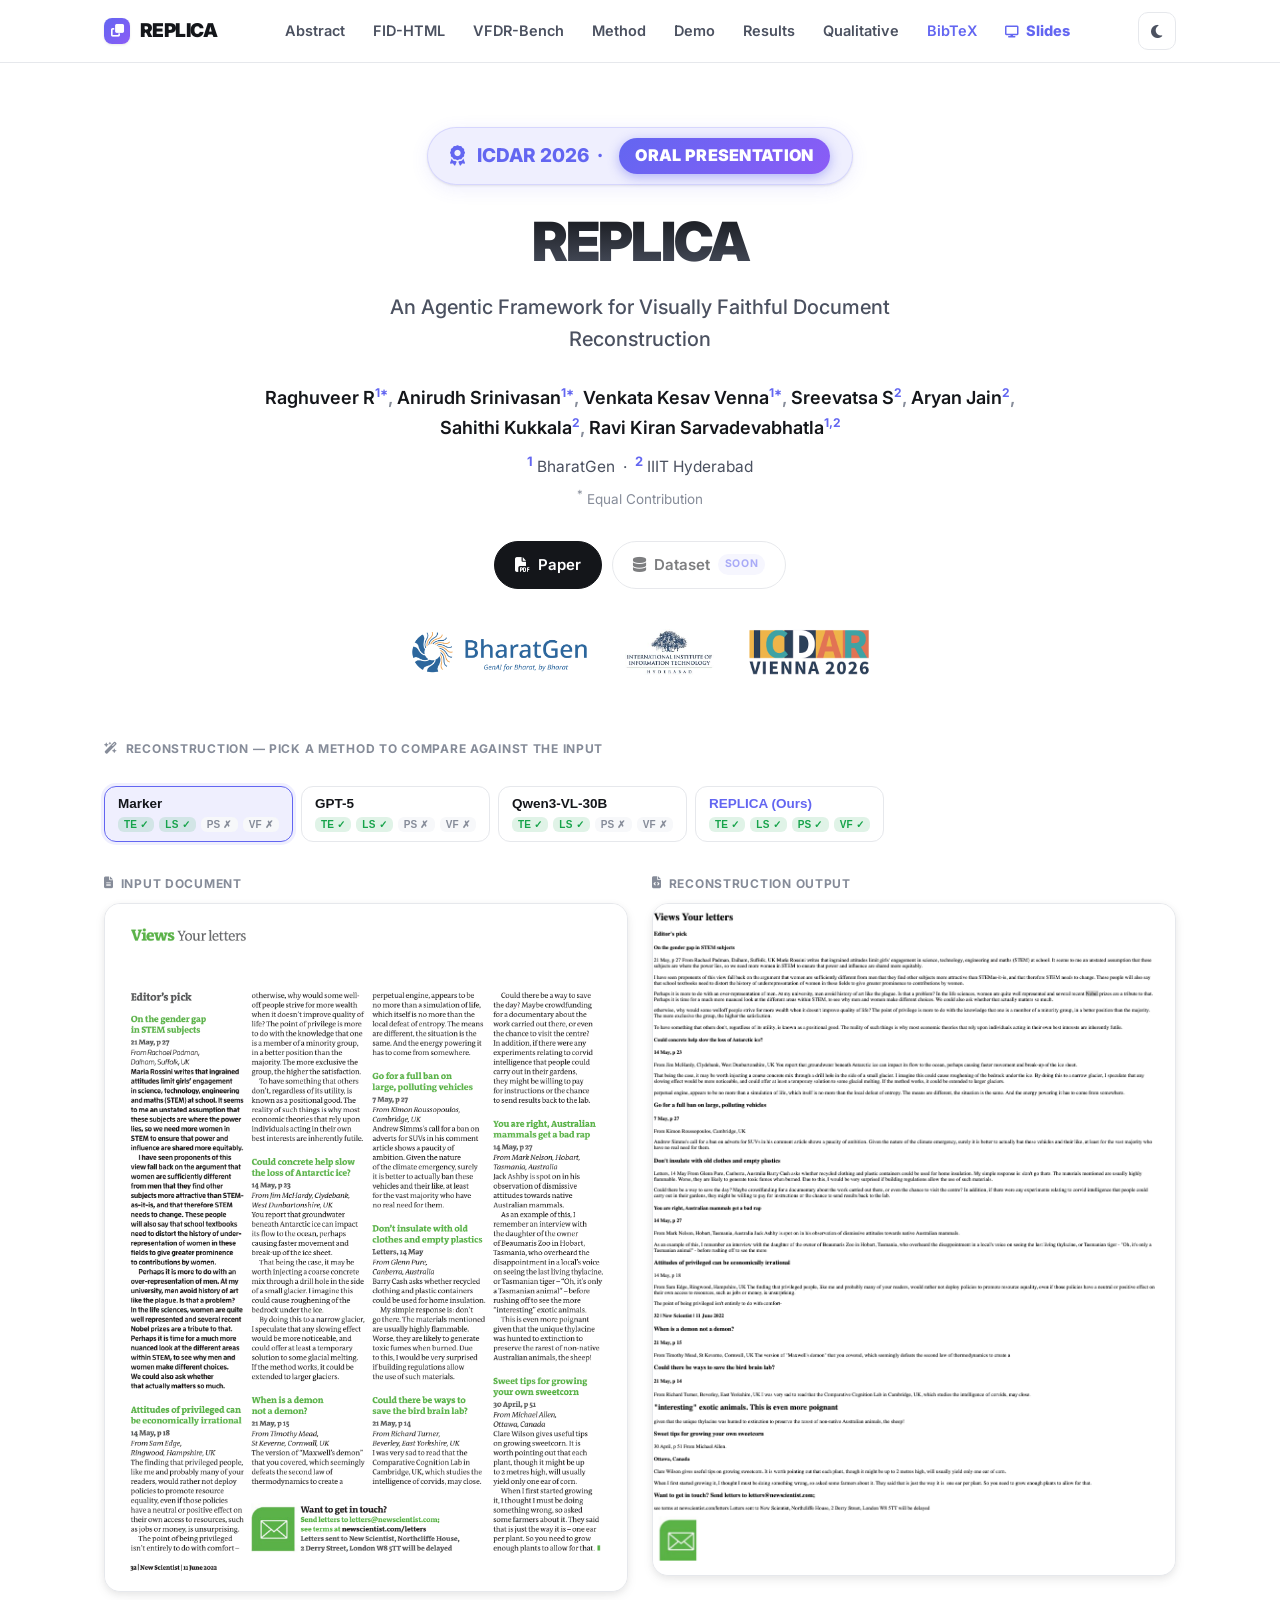
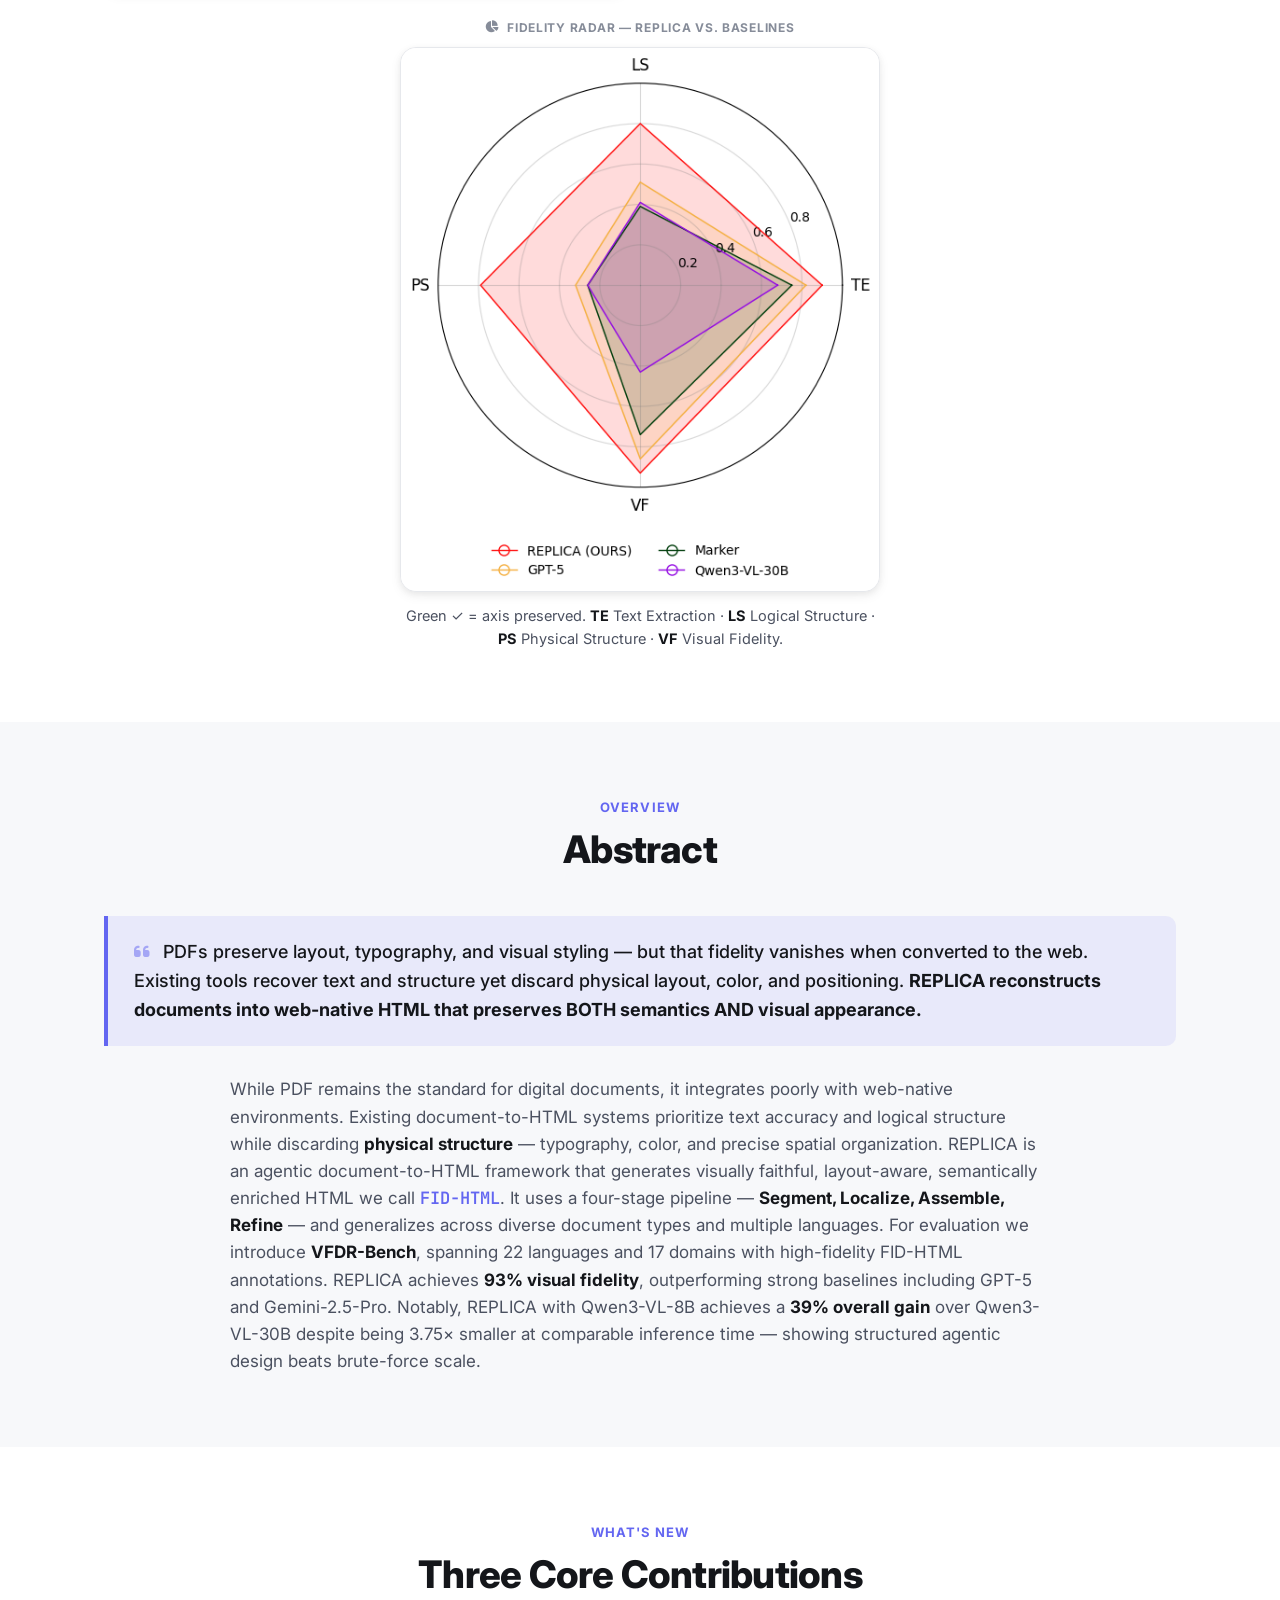
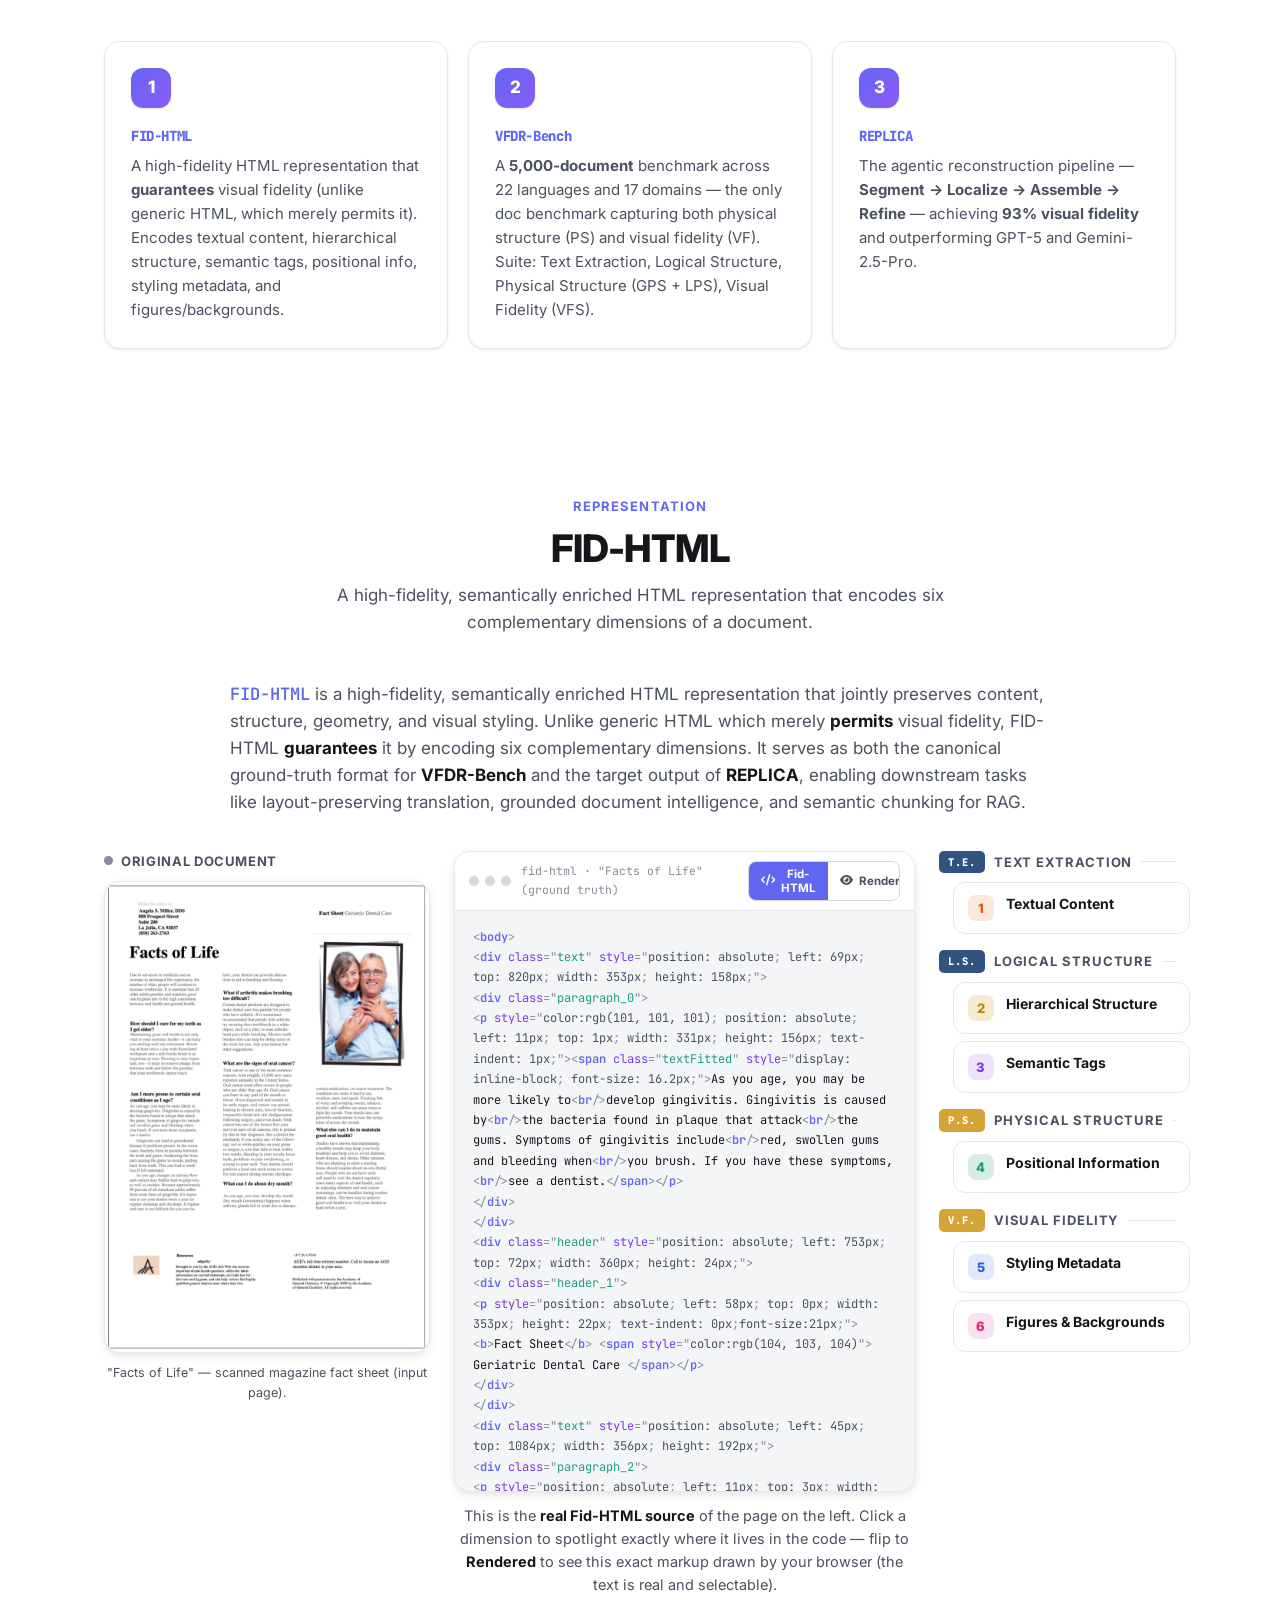
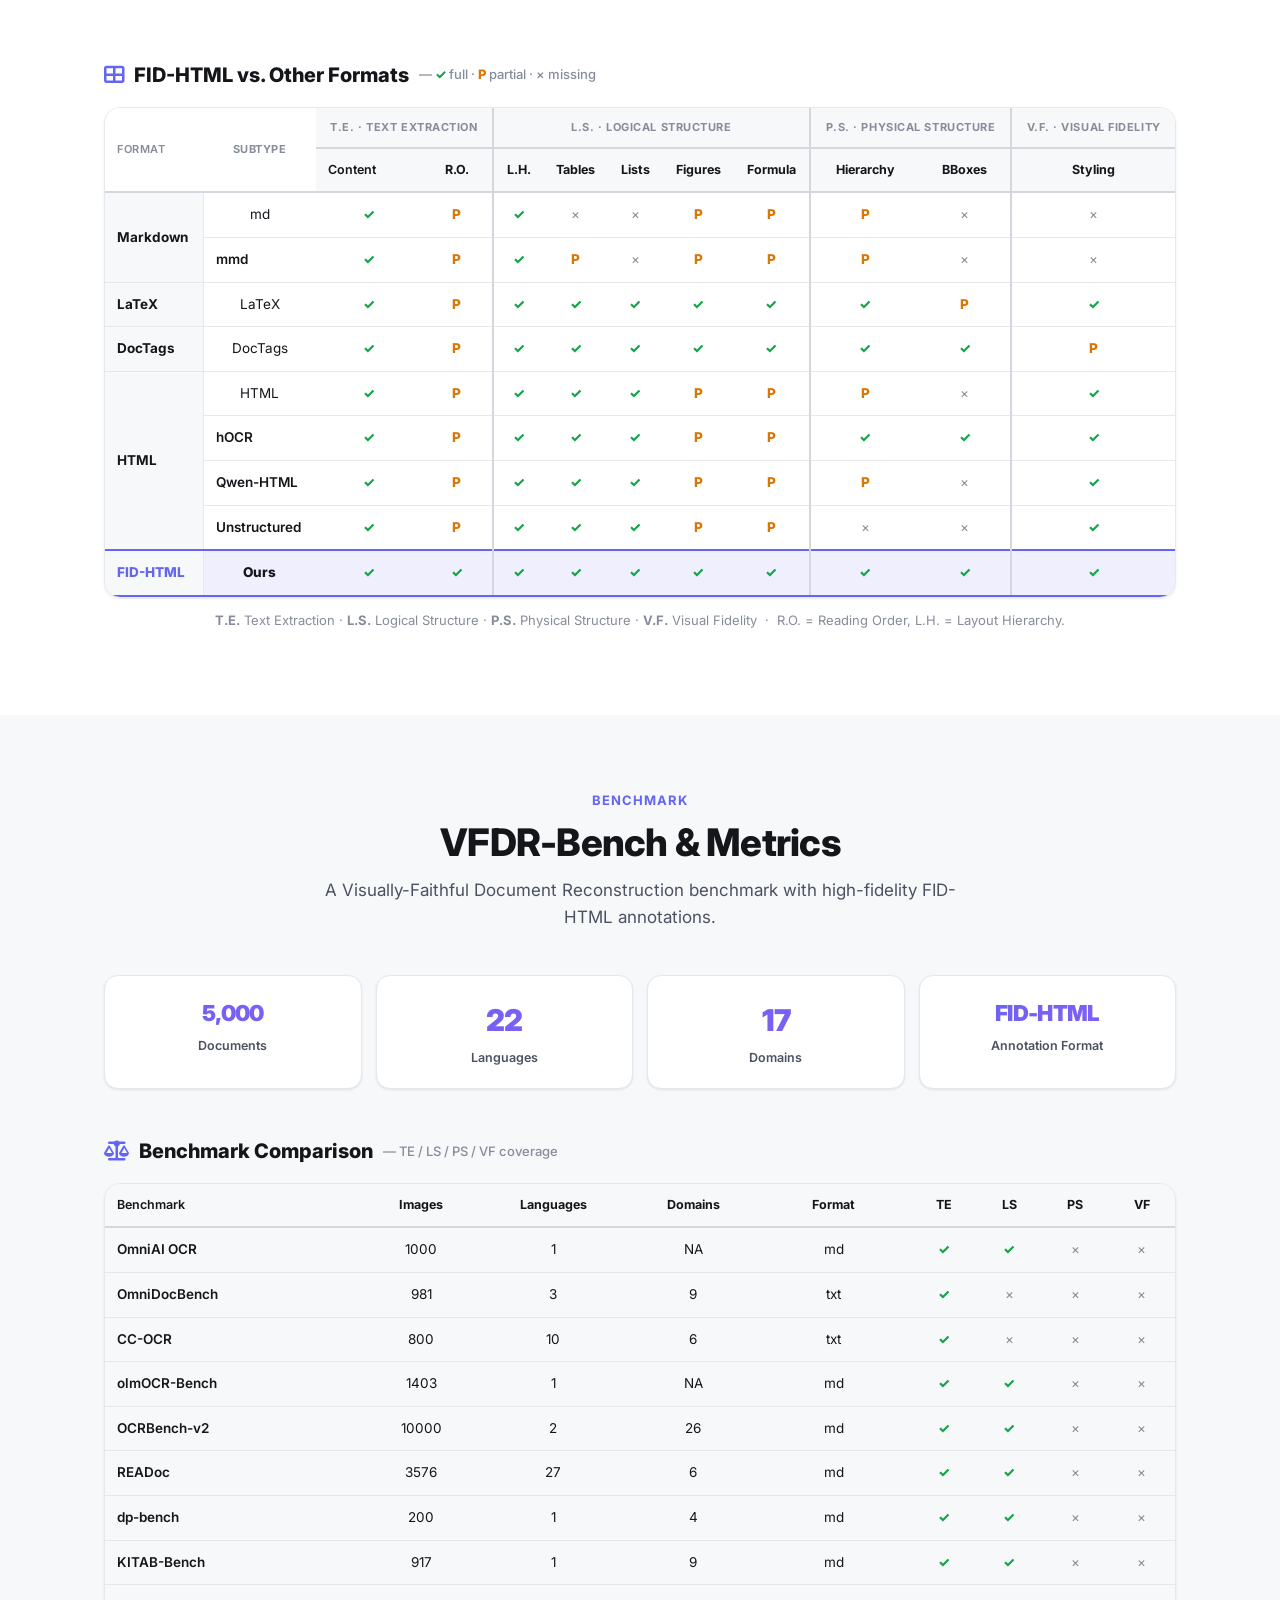
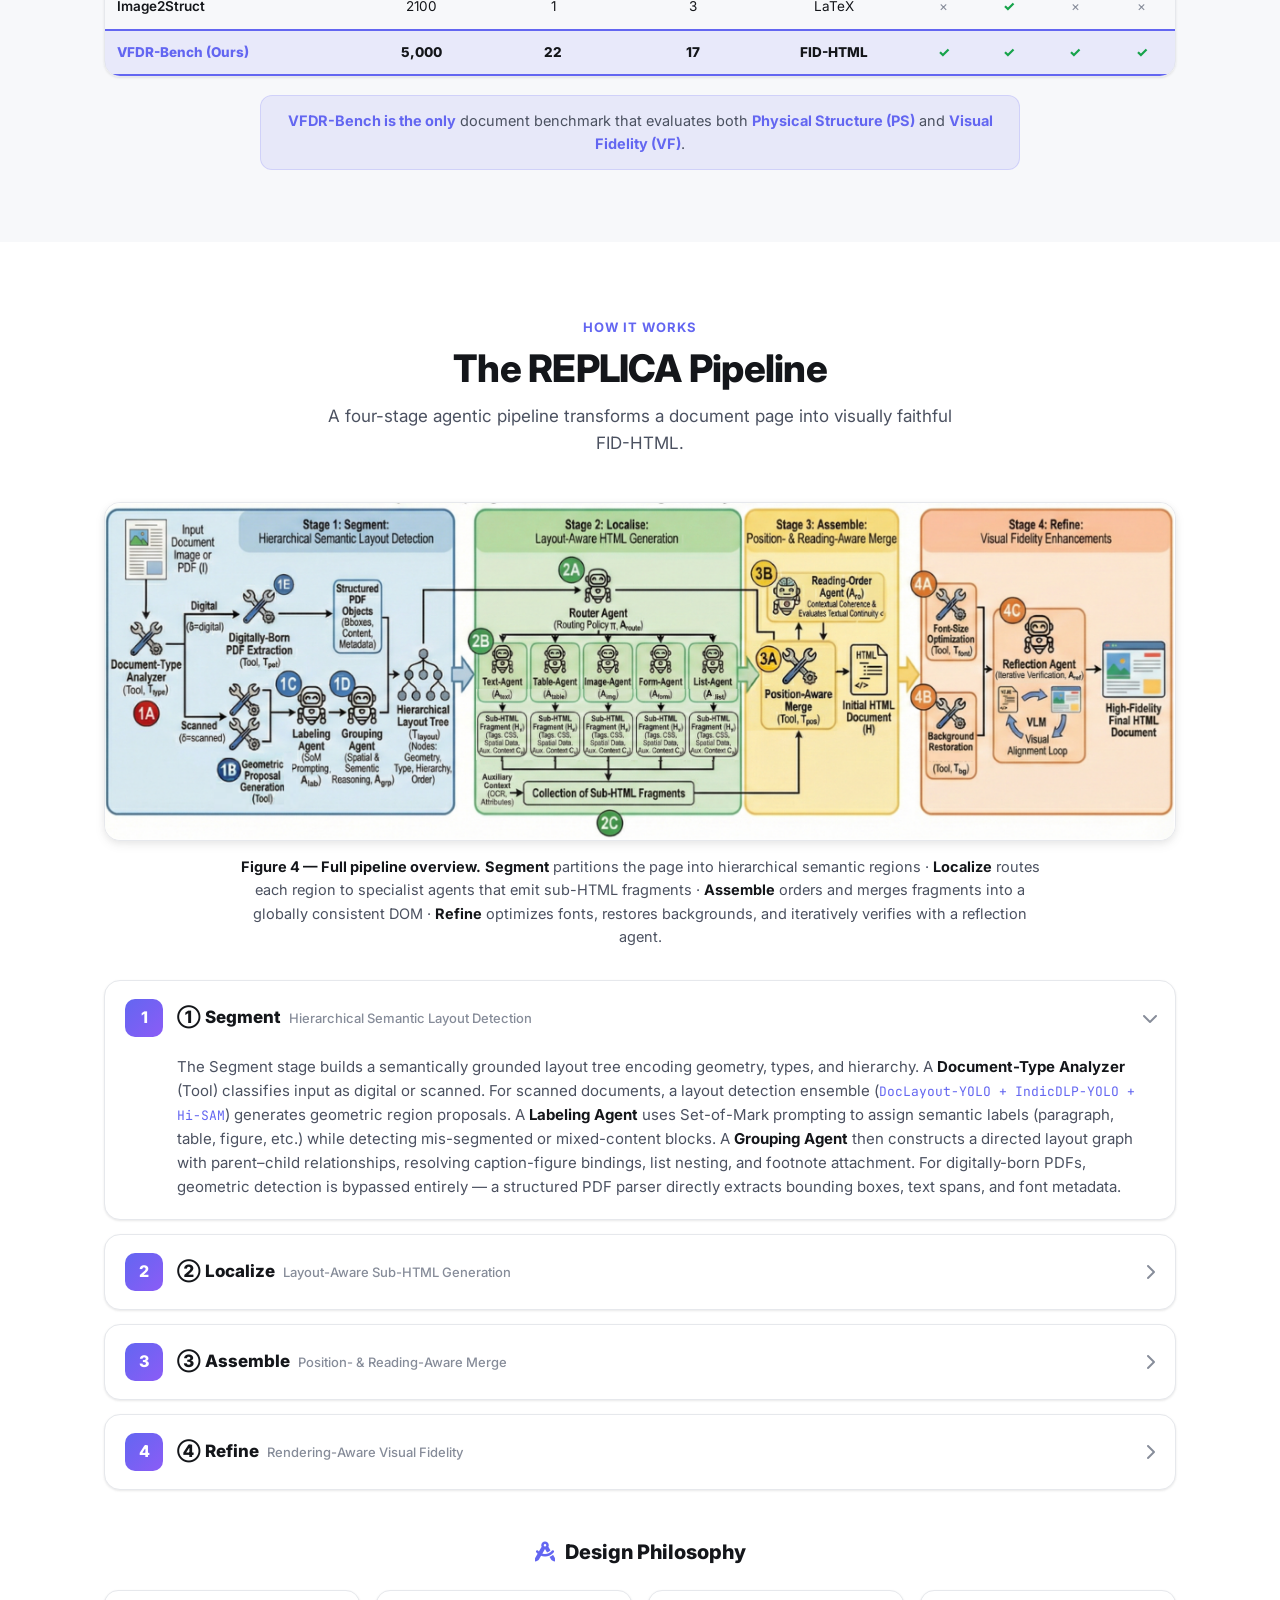
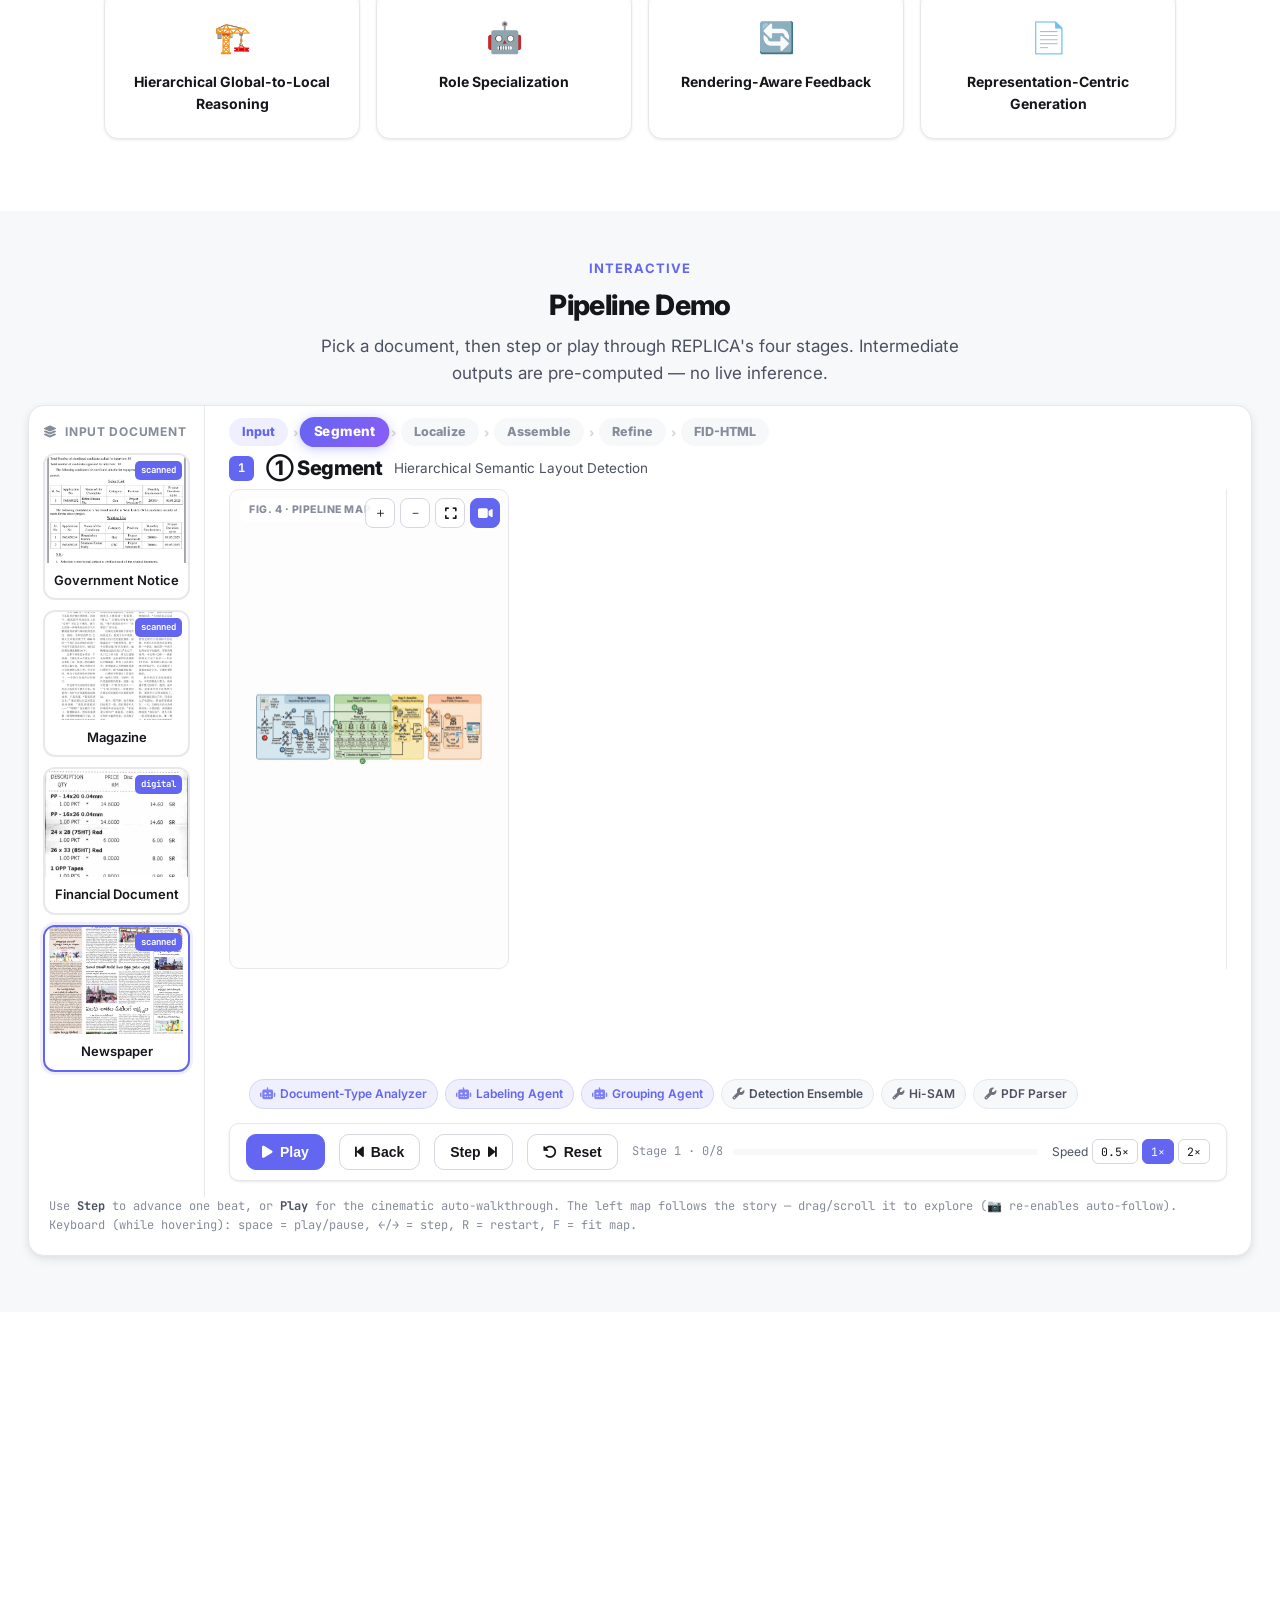
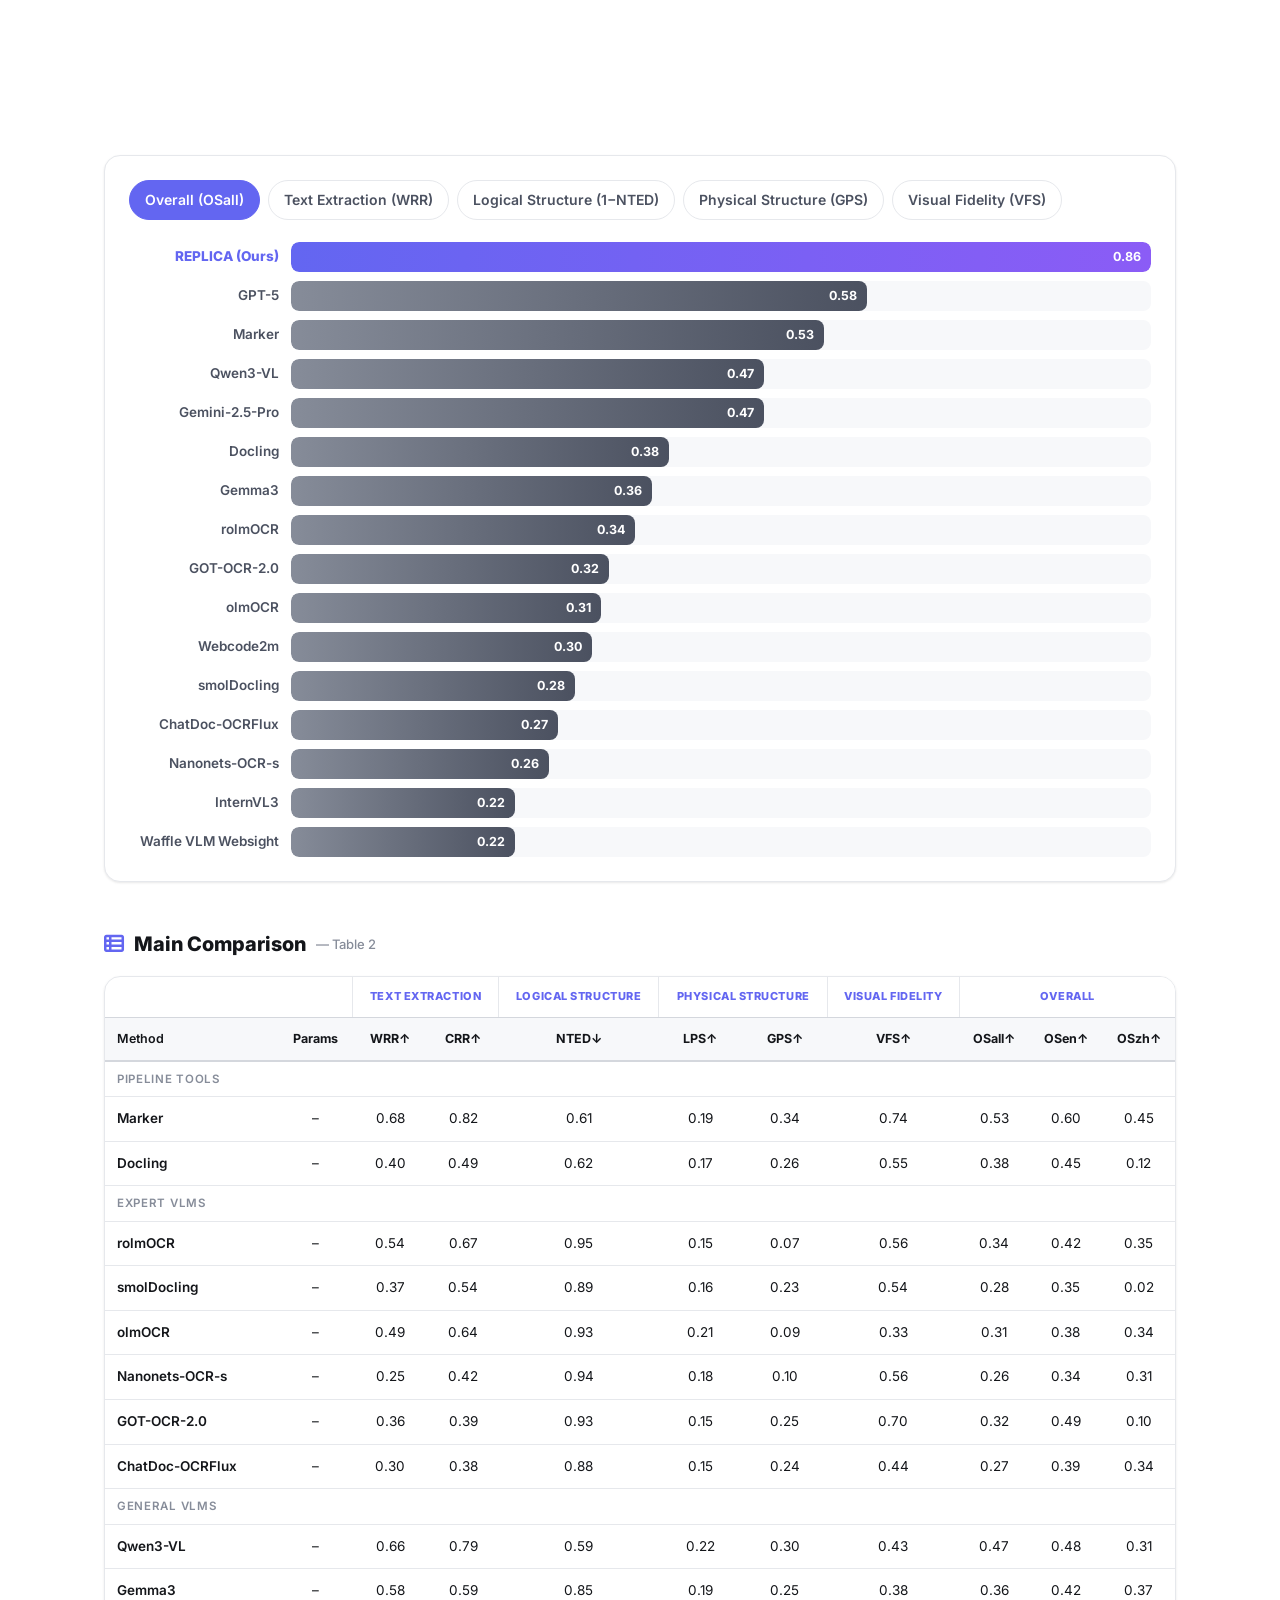
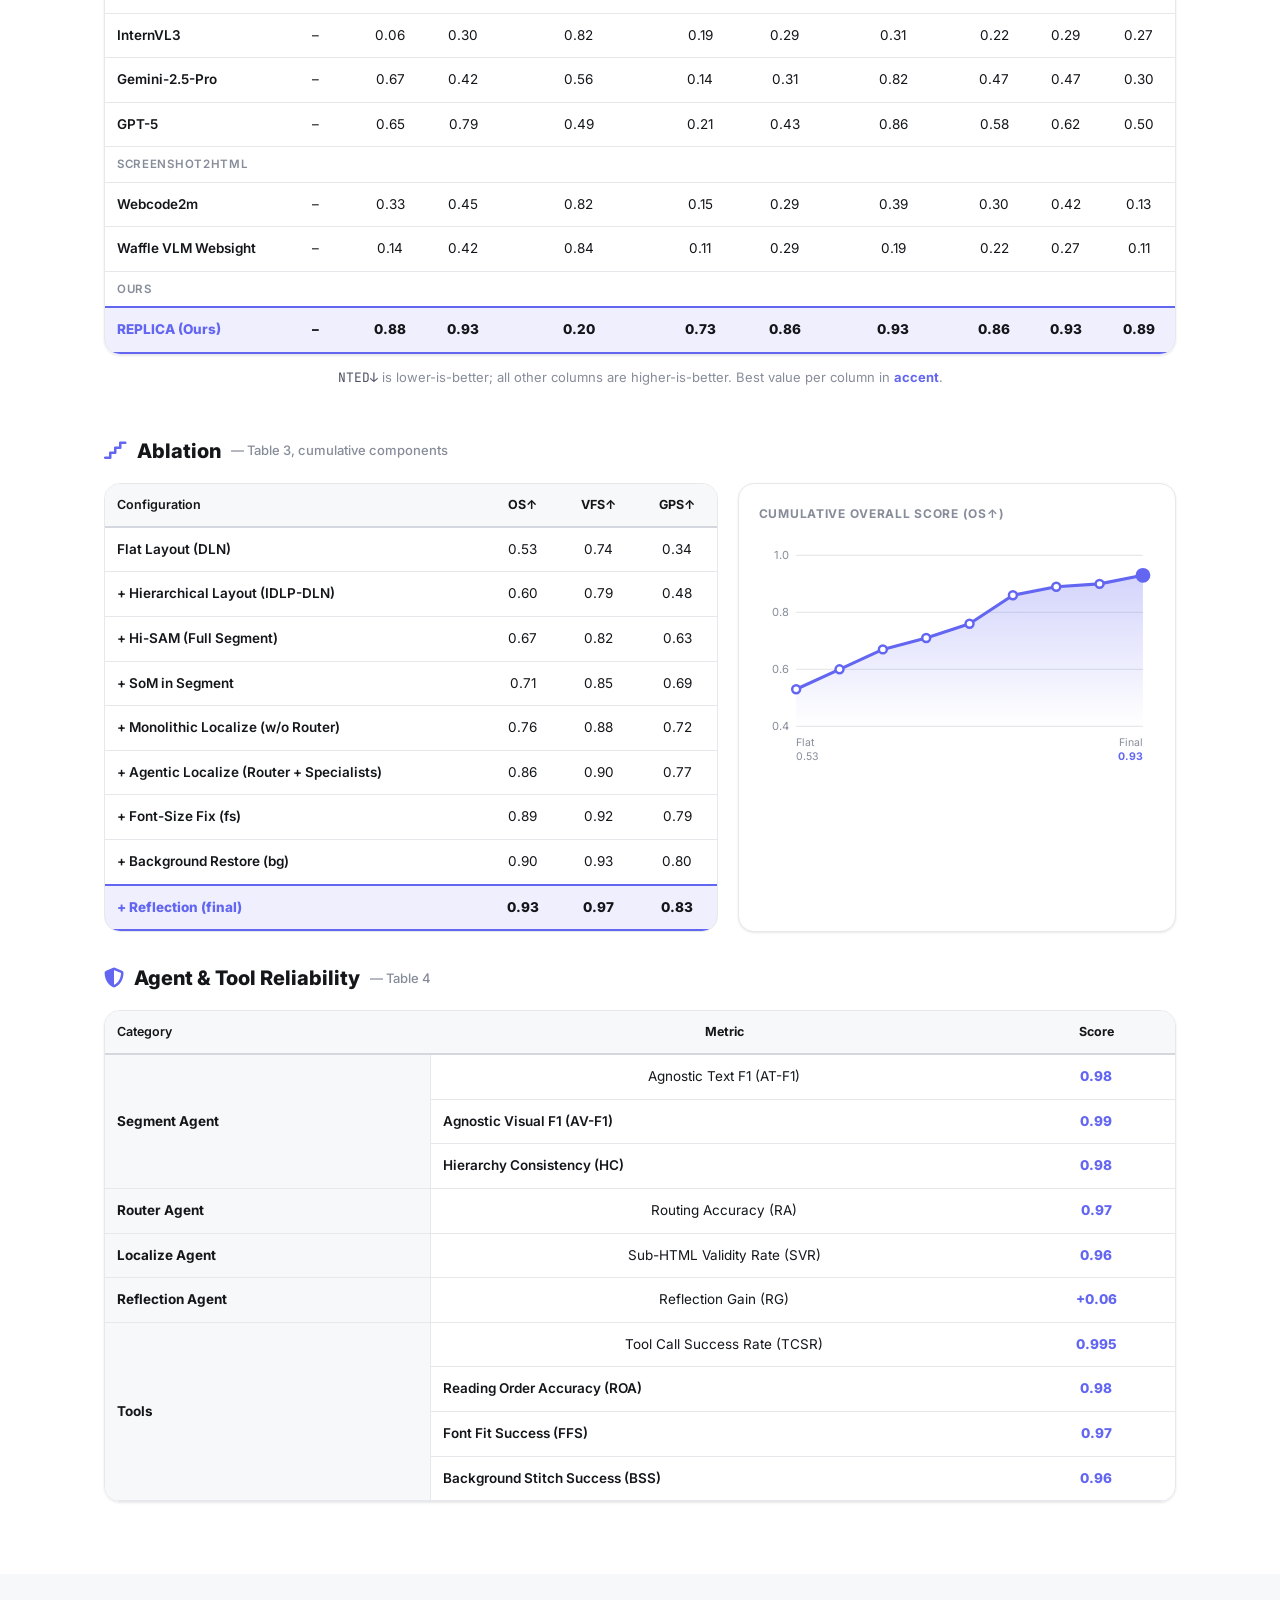
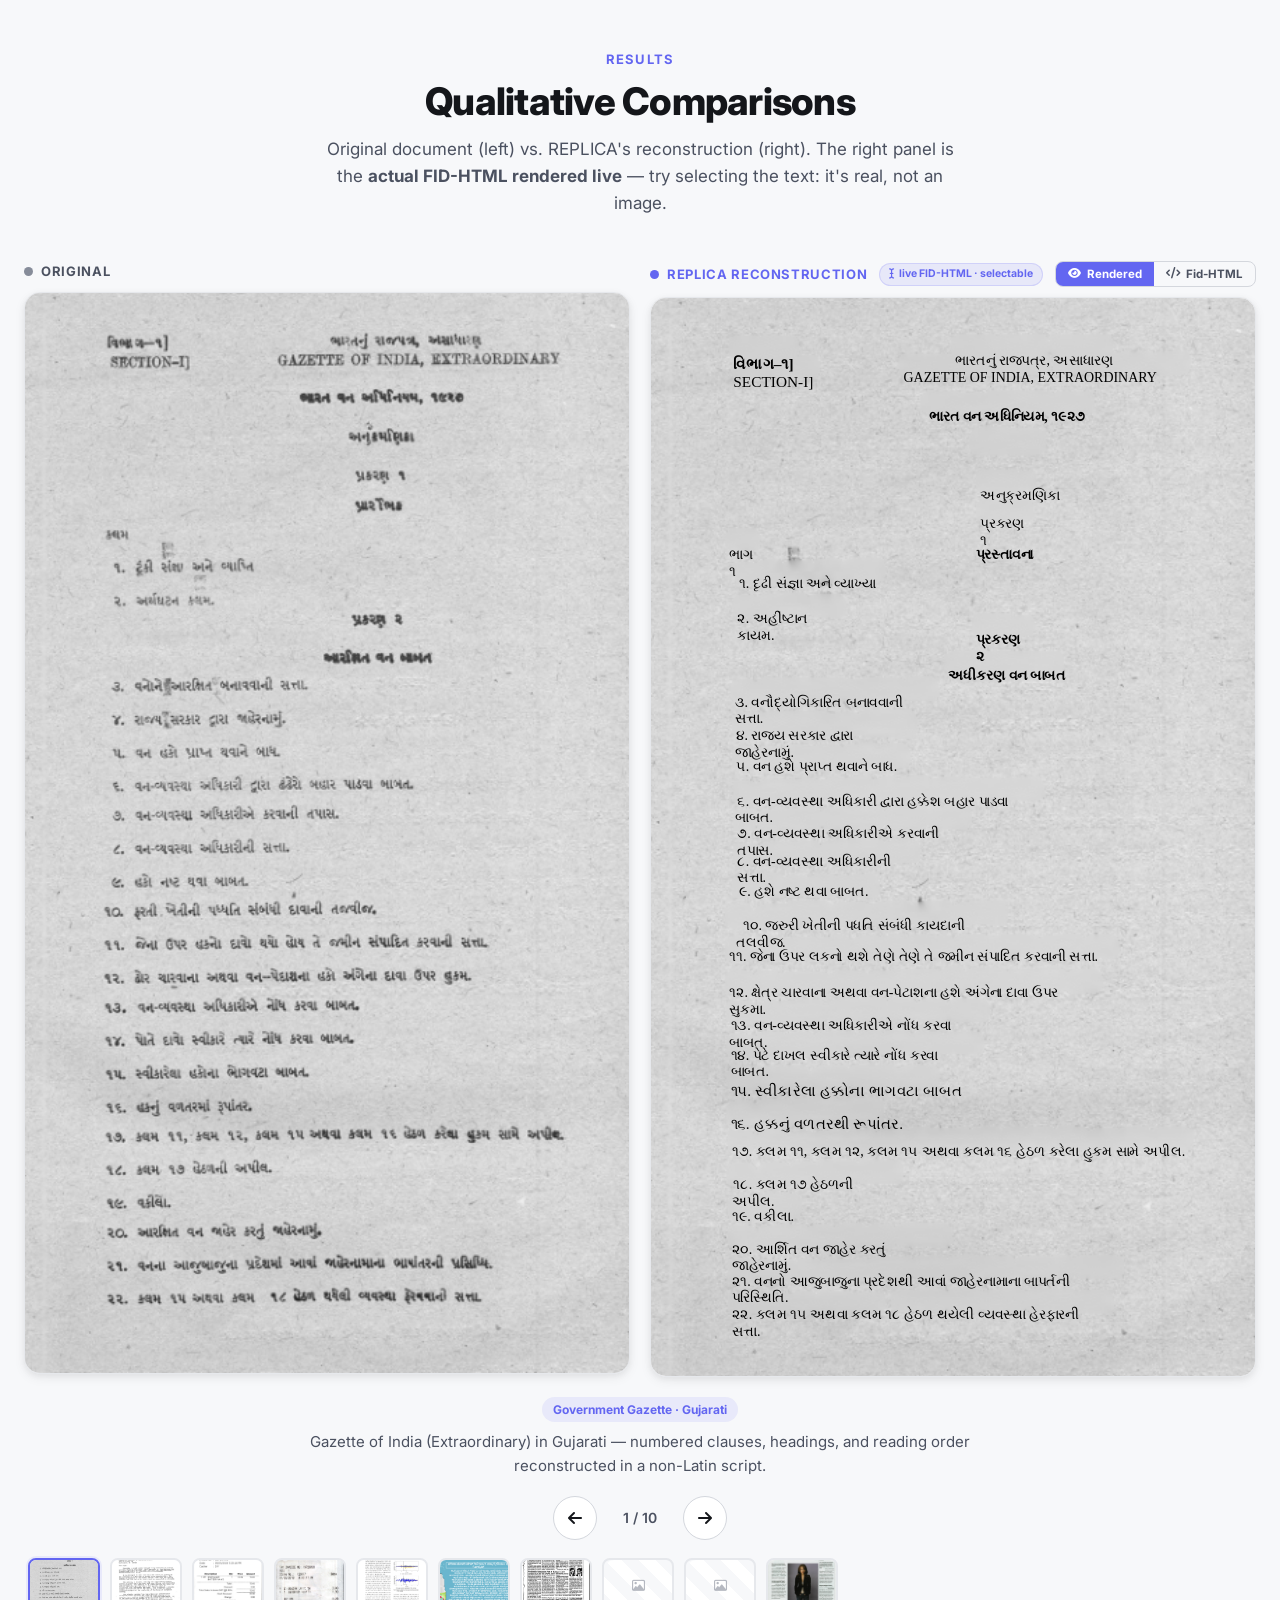
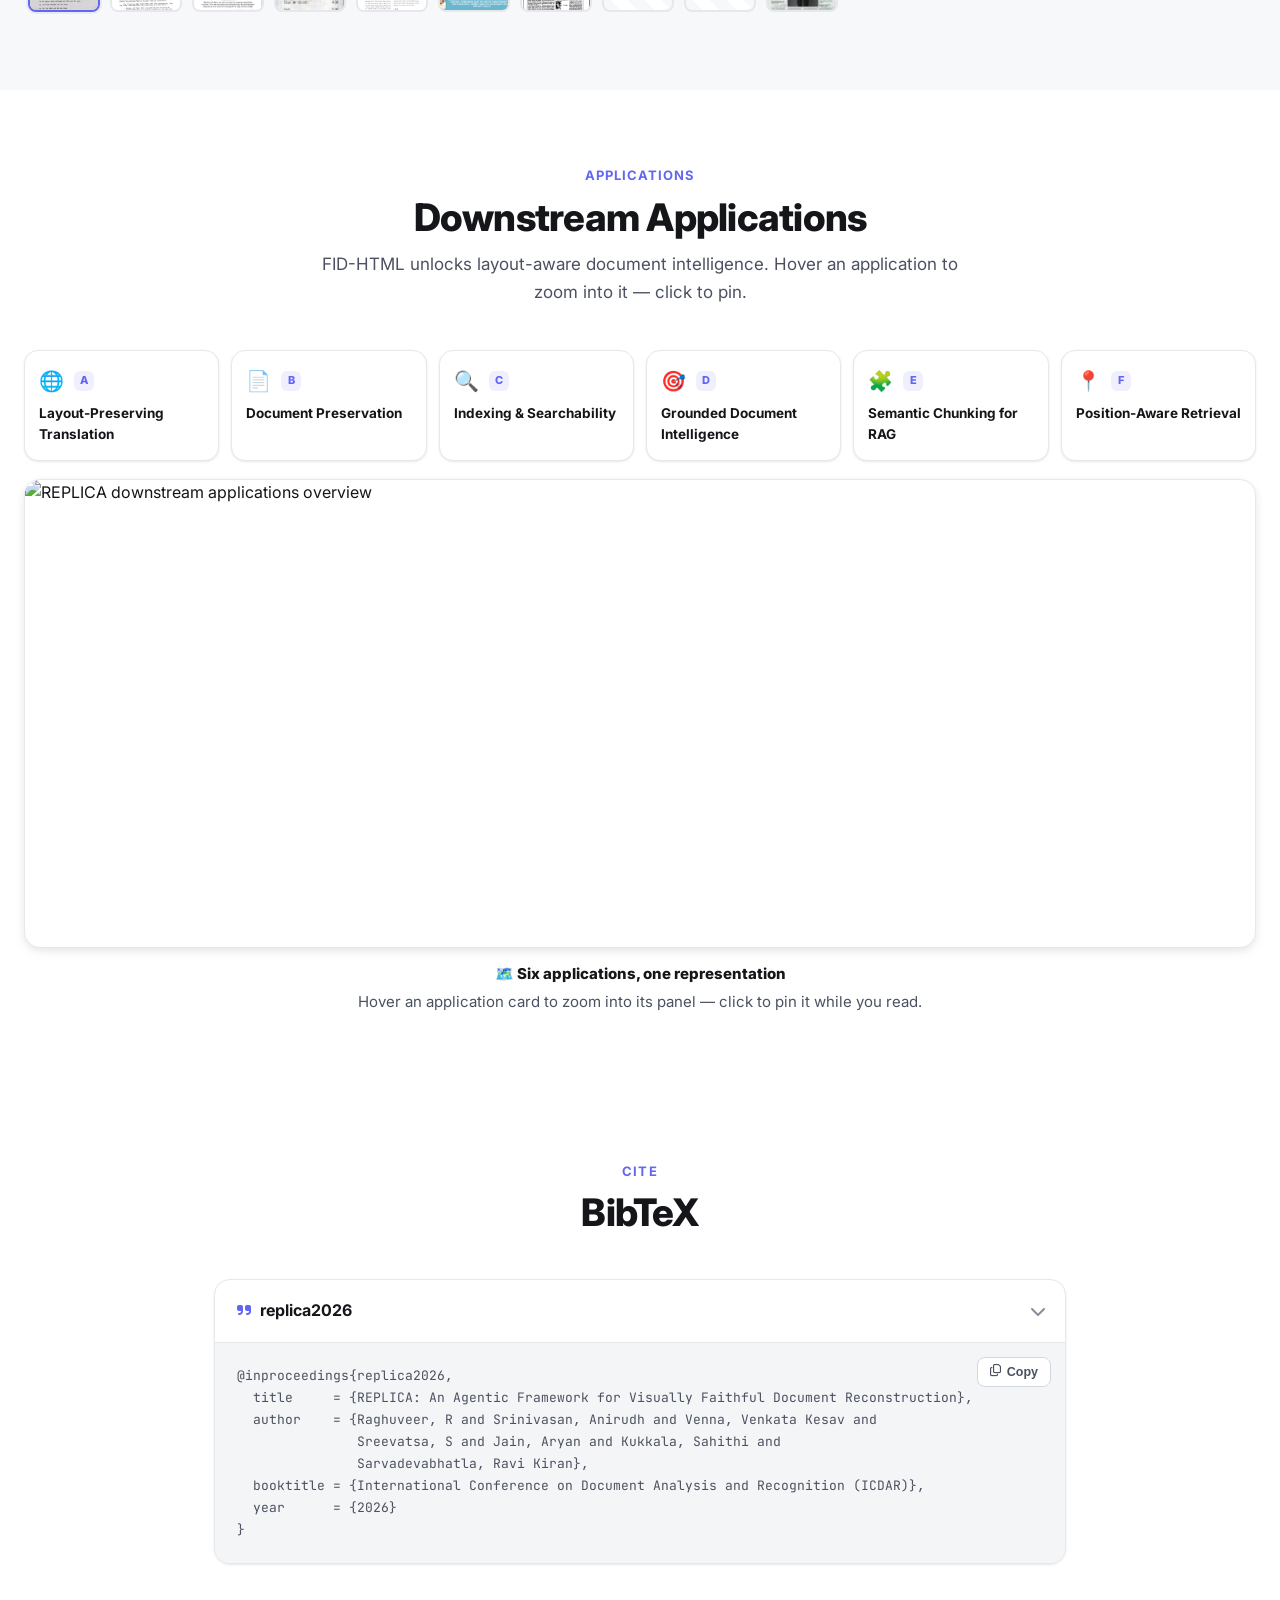
==== commit abea0ce8: "Add camera-ready paper PDF; enable Paper button and drop unavailable links" ====
--- a/index.html
+++ b/index.html
@@ -1594,8 +1594,7 @@
     <div class="container center">
       <div class="logo-strip foot-logos" id="footLogos"><!-- injected --></div>
       <div class="foot-links">
-        <a class="btn disabled" aria-disabled="true"><i class="fa-solid fa-file-pdf"></i> Paper <span class="soon">Soon</span></a>
-        <a class="btn disabled" aria-disabled="true"><i class="fa-brands fa-github"></i> Code <span class="soon">Soon</span></a>
+        <a class="btn" href="static/paper/CameraReady-REPLICA_AGENTS__ICDAR_2026.pdf" target="_blank" rel="noopener"><i class="fa-solid fa-file-pdf"></i> Paper</a>
         <a class="btn disabled" aria-disabled="true"><i class="fa-solid fa-database"></i> Dataset <span class="soon">Soon</span></a>
       </div>
       <p class="credit">
@@ -1627,12 +1626,12 @@
   ];
 
   // ---- Hero buttons (set url + soon:false to activate) ----------------
+  // Camera-ready paper, served from this repo (GitHub Pages). Referenced by
+  // the hero button below; the footer link in the markup uses the same path.
+  const PAPER_URL = "static/paper/CameraReady-REPLICA_AGENTS__ICDAR_2026.pdf";
   const HERO_BUTTONS = [
-    { label: "Paper",   icon: "fa-solid fa-file-pdf",  url: "#", soon: true, primary: true },
-    { label: "arXiv",   icon: "fa-solid fa-file-lines", url: "#", soon: true },
-    { label: "Code",    icon: "fa-brands fa-github",    url: "#", soon: true },
+    { label: "Paper",   icon: "fa-solid fa-file-pdf",  url: PAPER_URL, primary: true },
     { label: "Dataset", icon: "fa-solid fa-database",   url: "#", soon: true },
-    { label: "Models",  icon: "fa-solid fa-cubes",      url: "#", soon: true },
   ];
 
   // ---- Logos (drop real PNGs at these paths) --------------------------
@@ -2609,7 +2608,8 @@
     $("#heroButtons").innerHTML = HERO_BUTTONS.map(b => {
       const cls = "btn" + (b.primary ? " primary" : "") + (b.soon ? " disabled" : "");
       const soon = b.soon ? ' <span class="soon">Soon</span>' : "";
-      const href = b.soon ? "" : ` href="${b.url}"`;
+      // live links open in a new tab so the project page stays put
+      const href = b.soon ? "" : ` href="${b.url}" target="_blank" rel="noopener"`;
       const aria = b.soon ? ' aria-disabled="true"' : "";
       return `<a class="${cls}"${href}${aria}><i class="${b.icon}"></i> ${b.label}${soon}</a>`;
     }).join("");
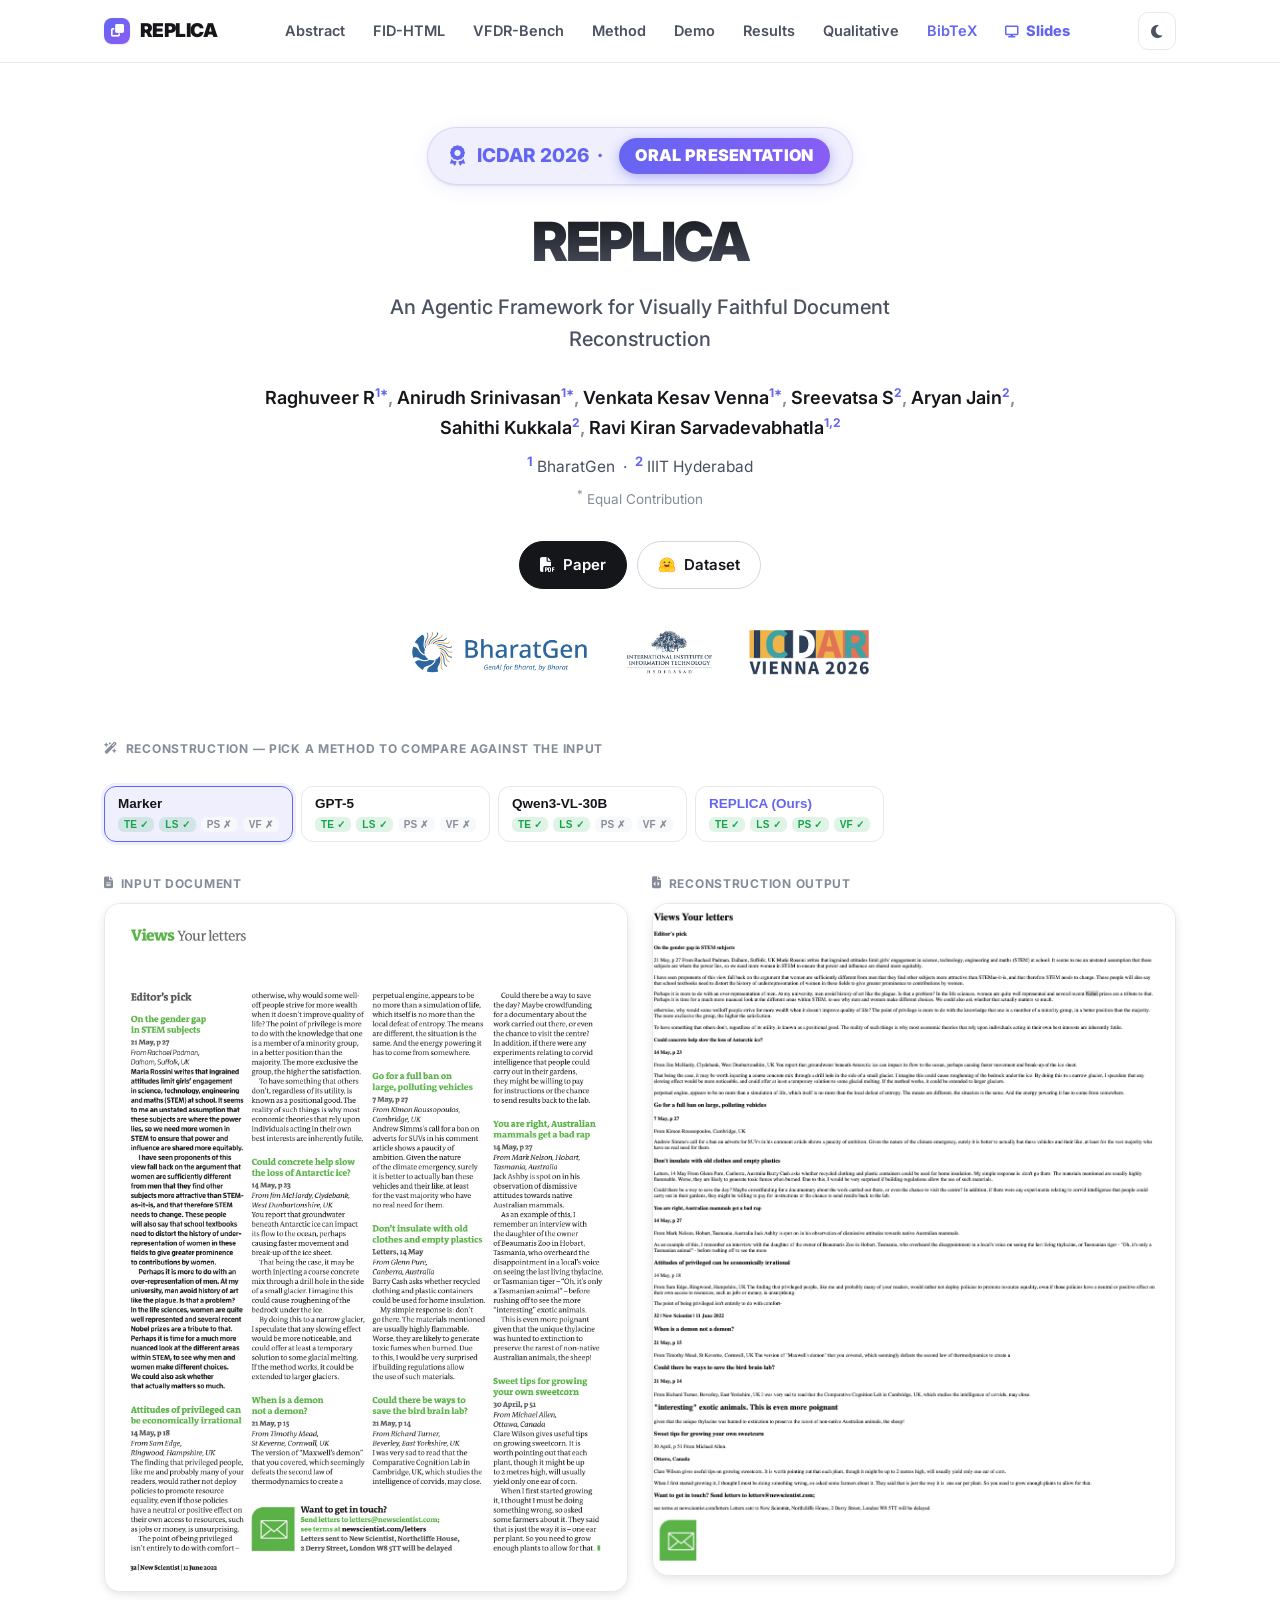
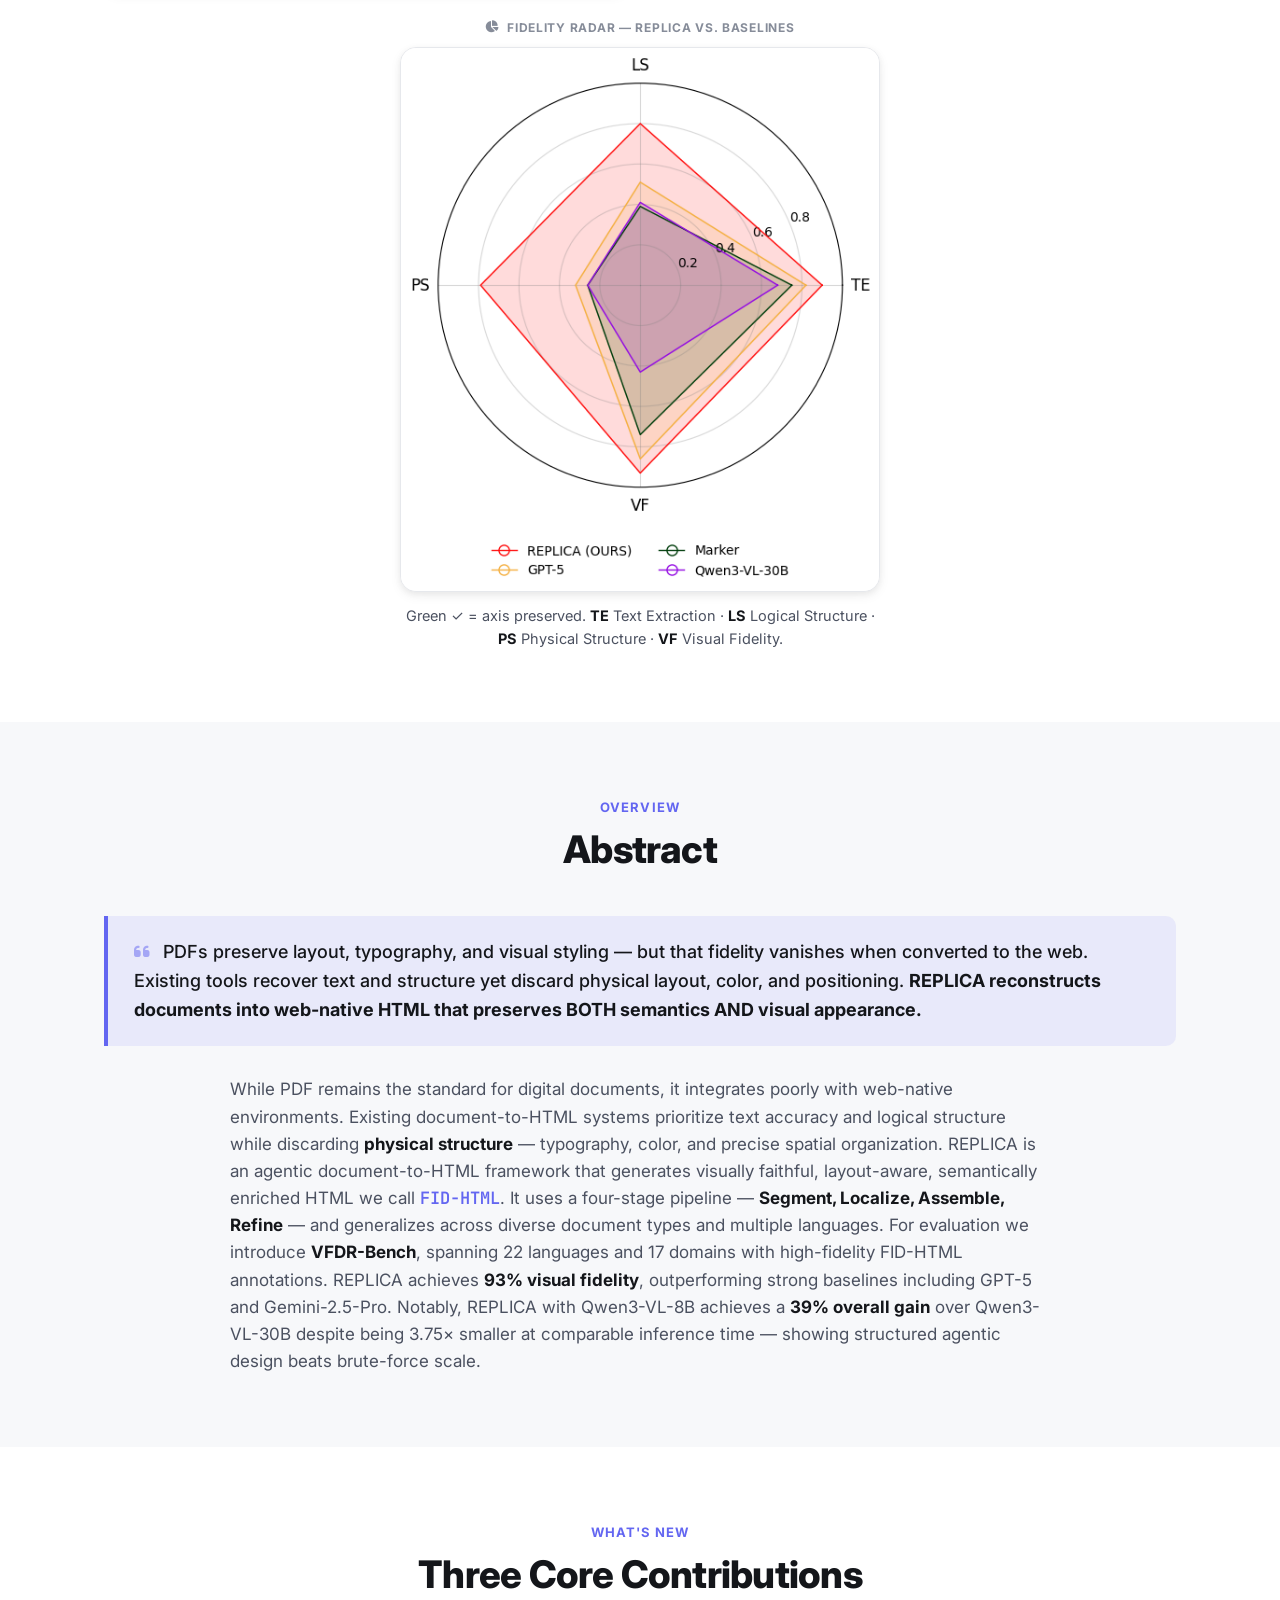
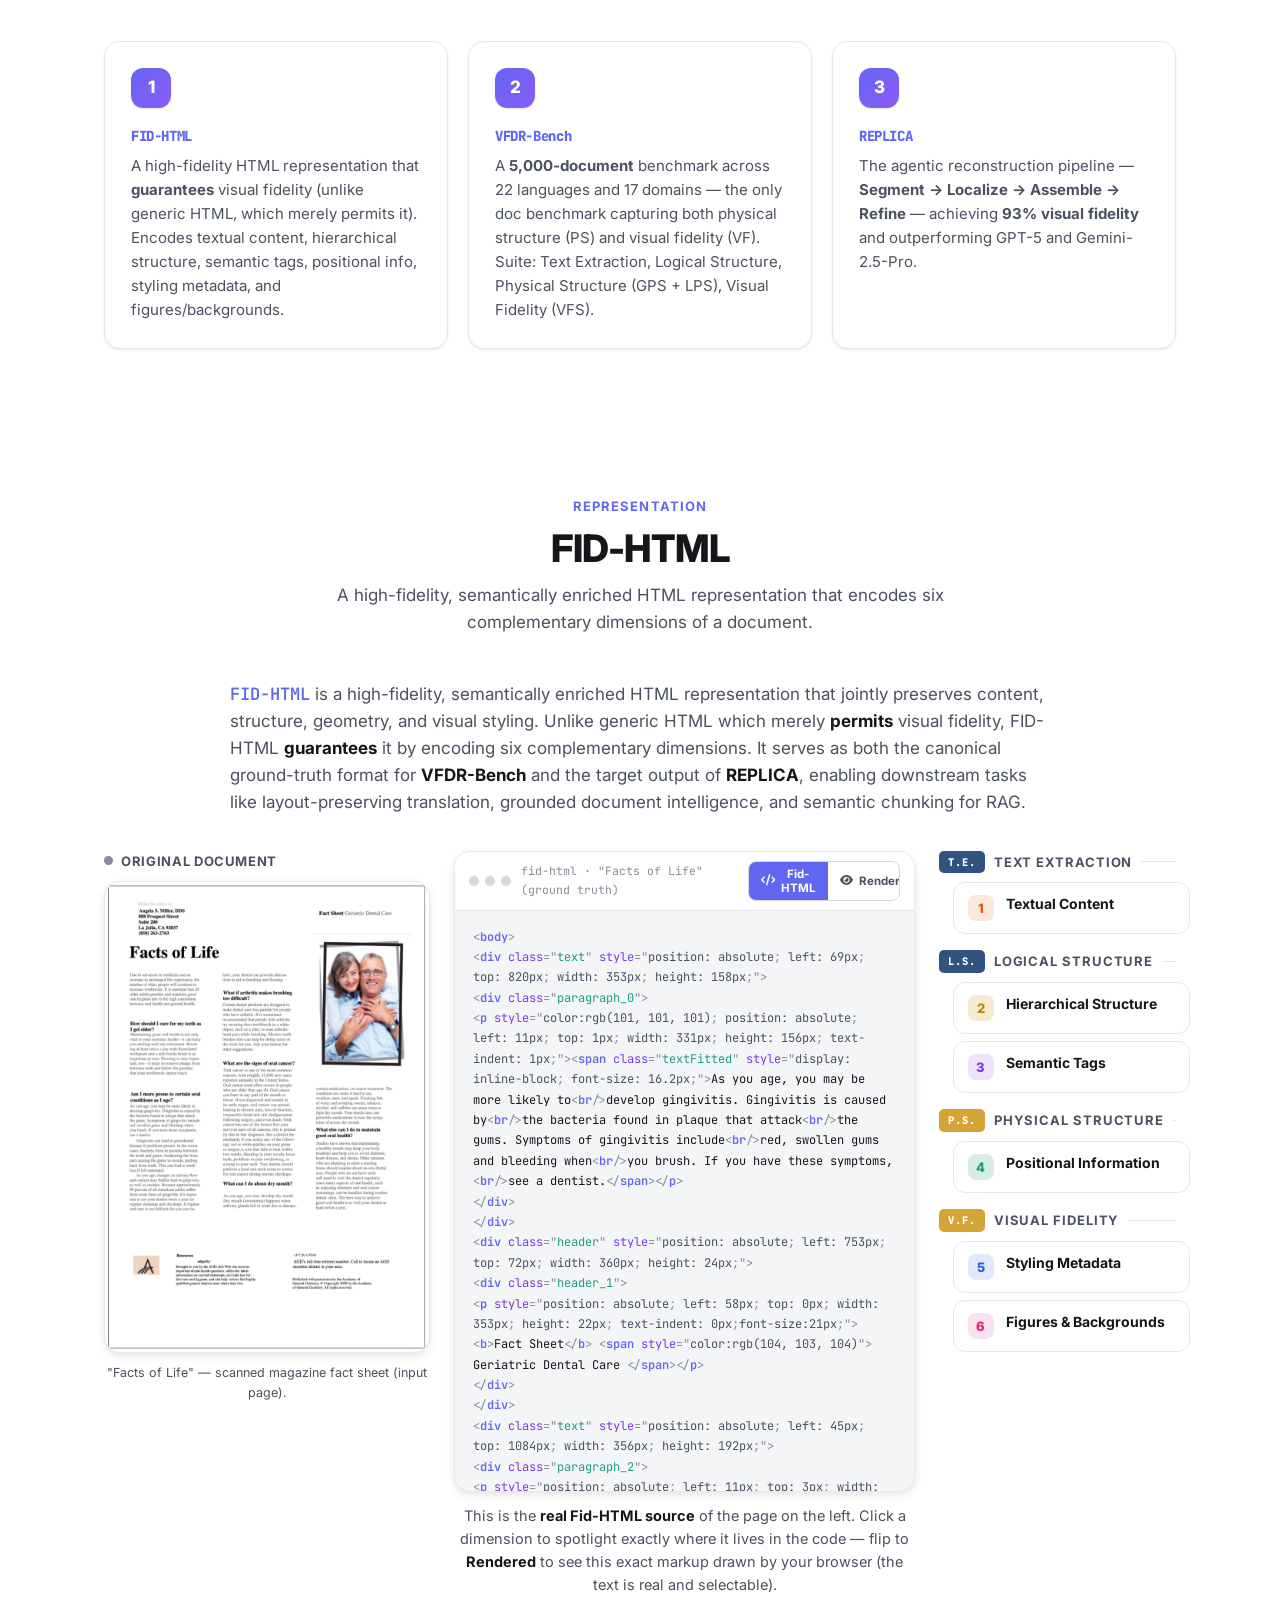
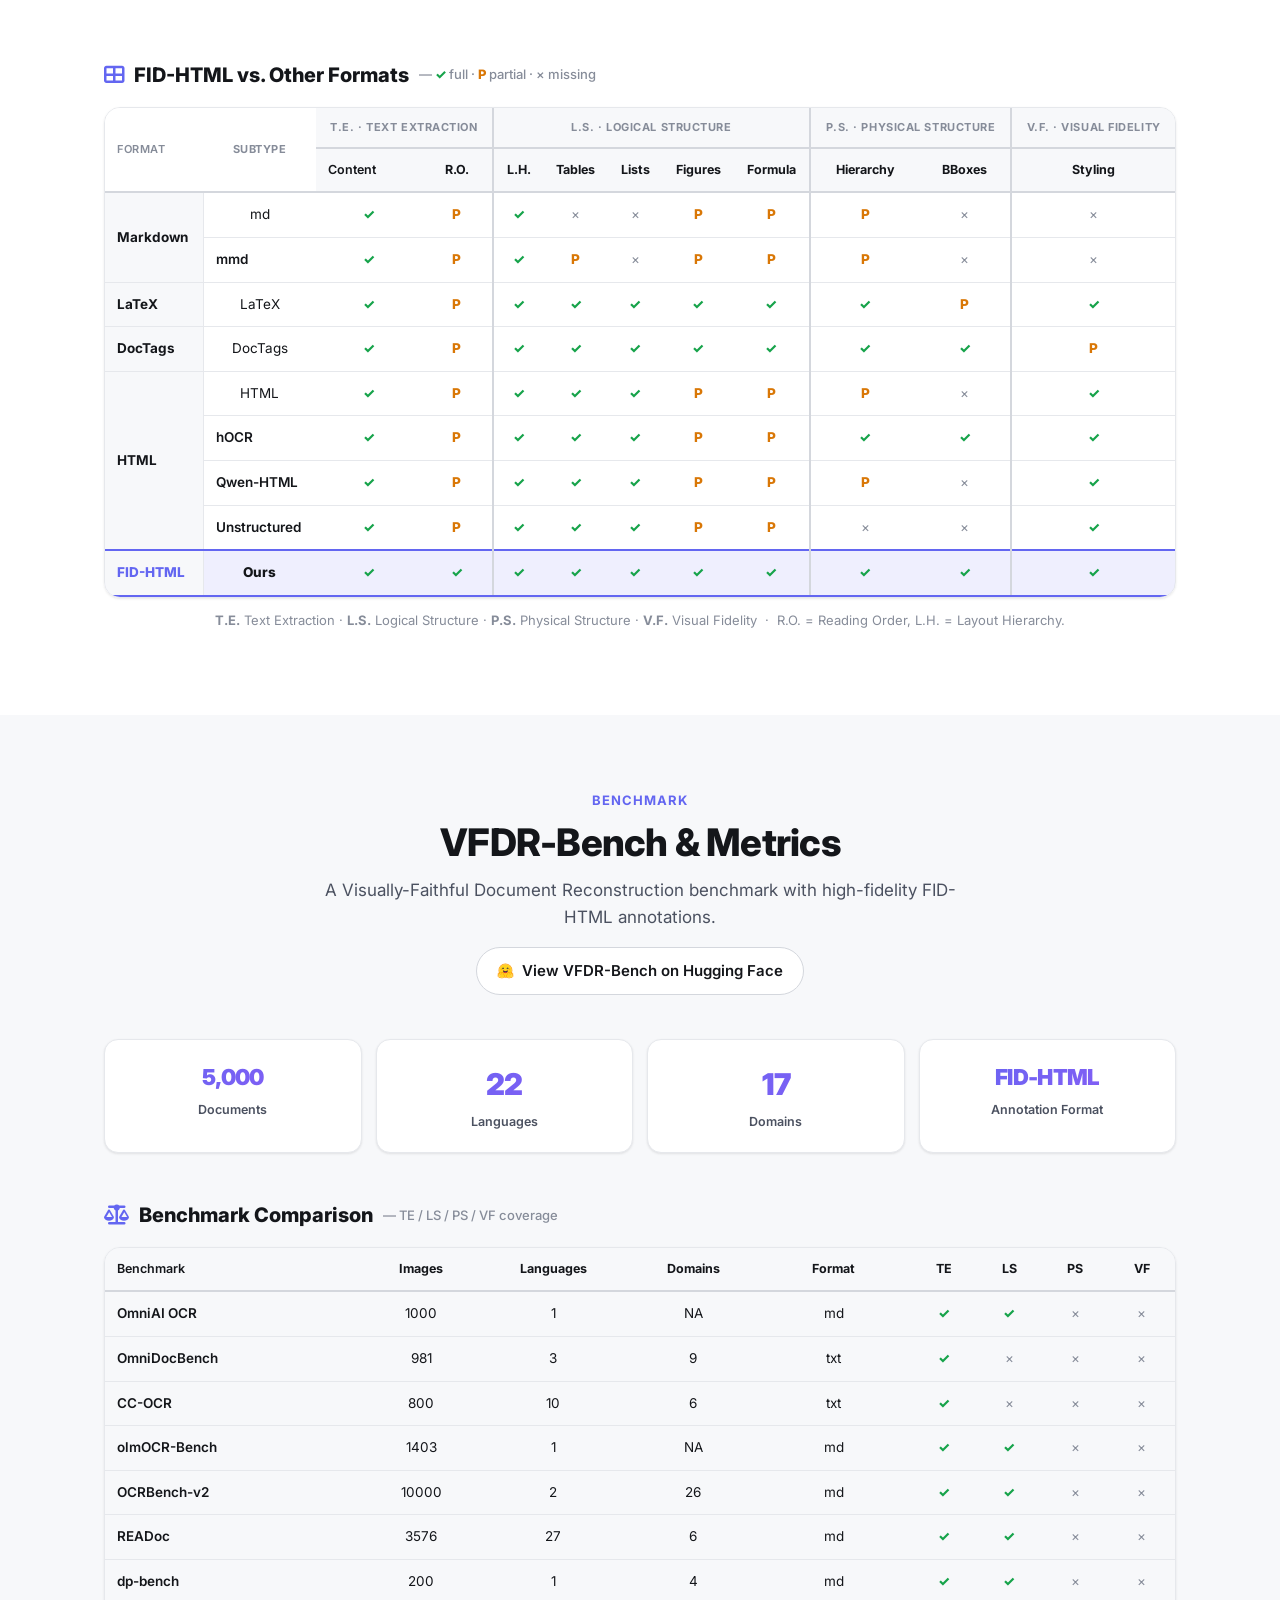
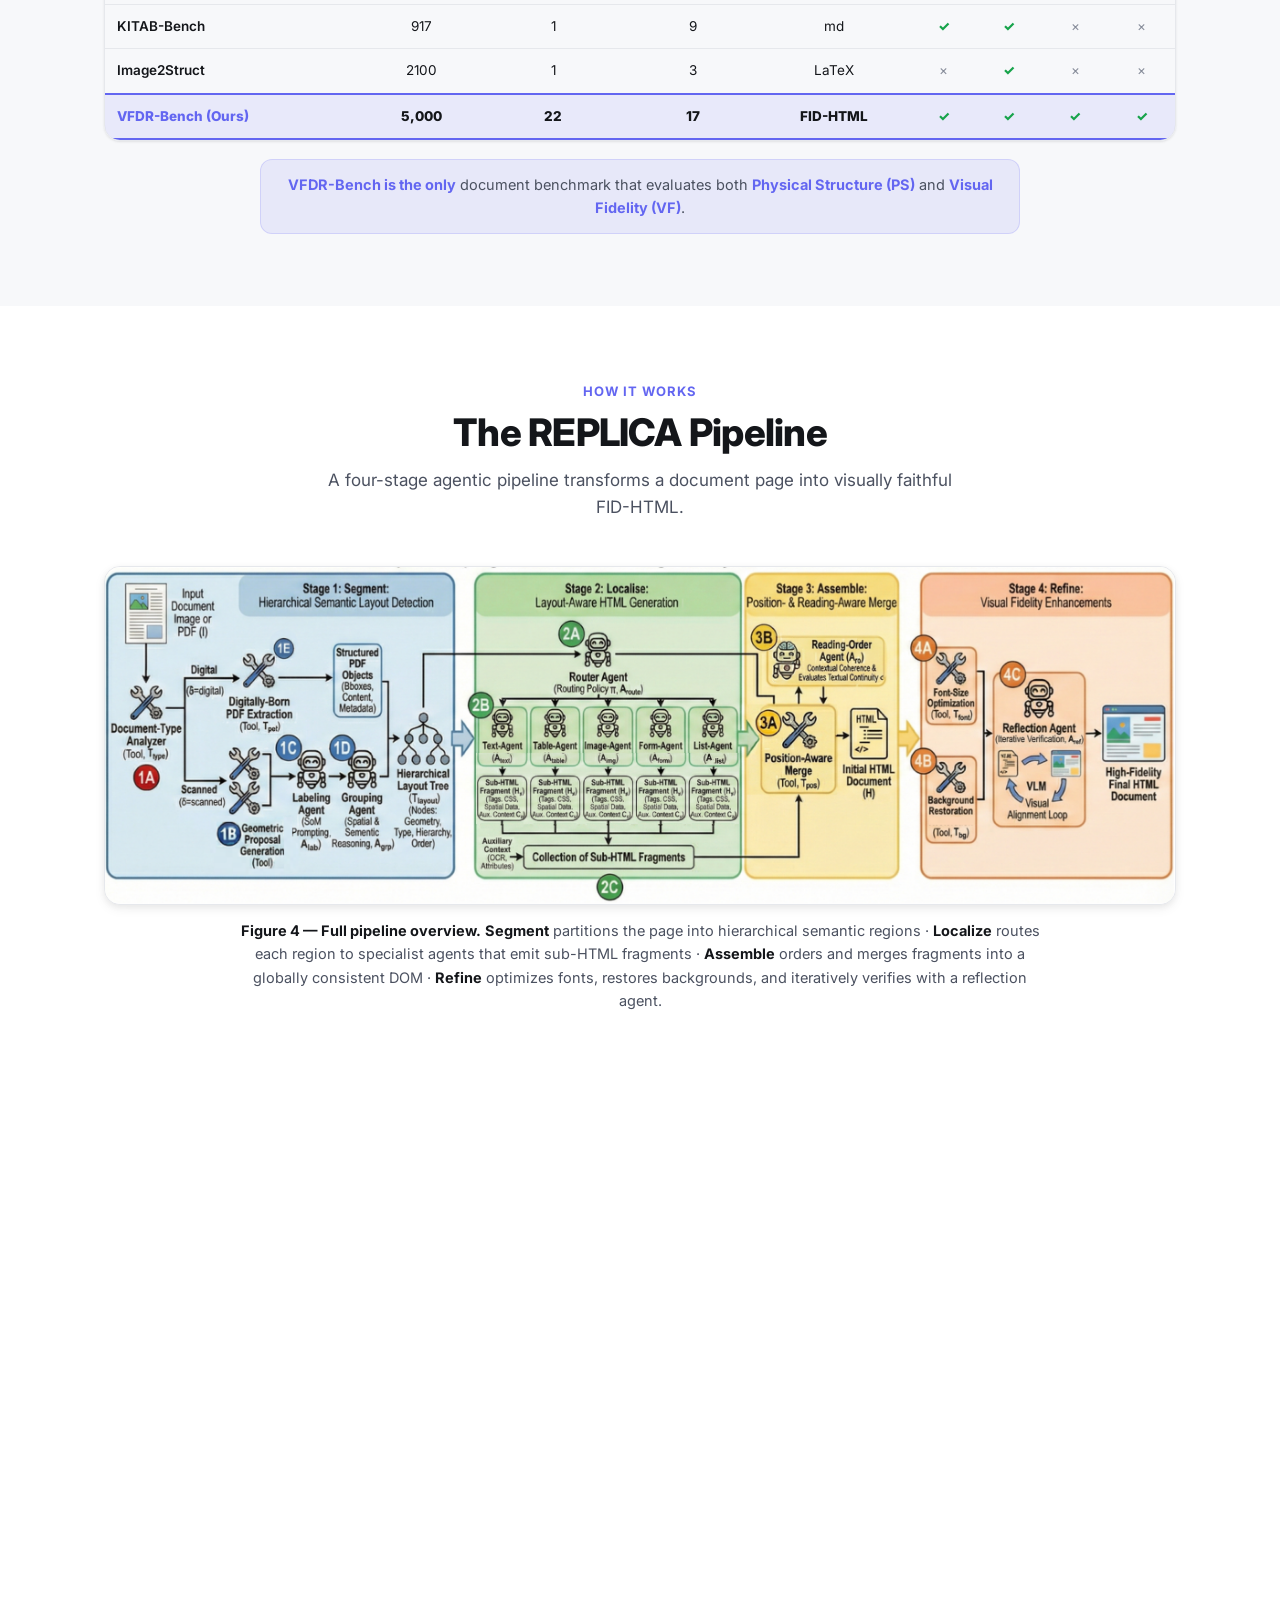
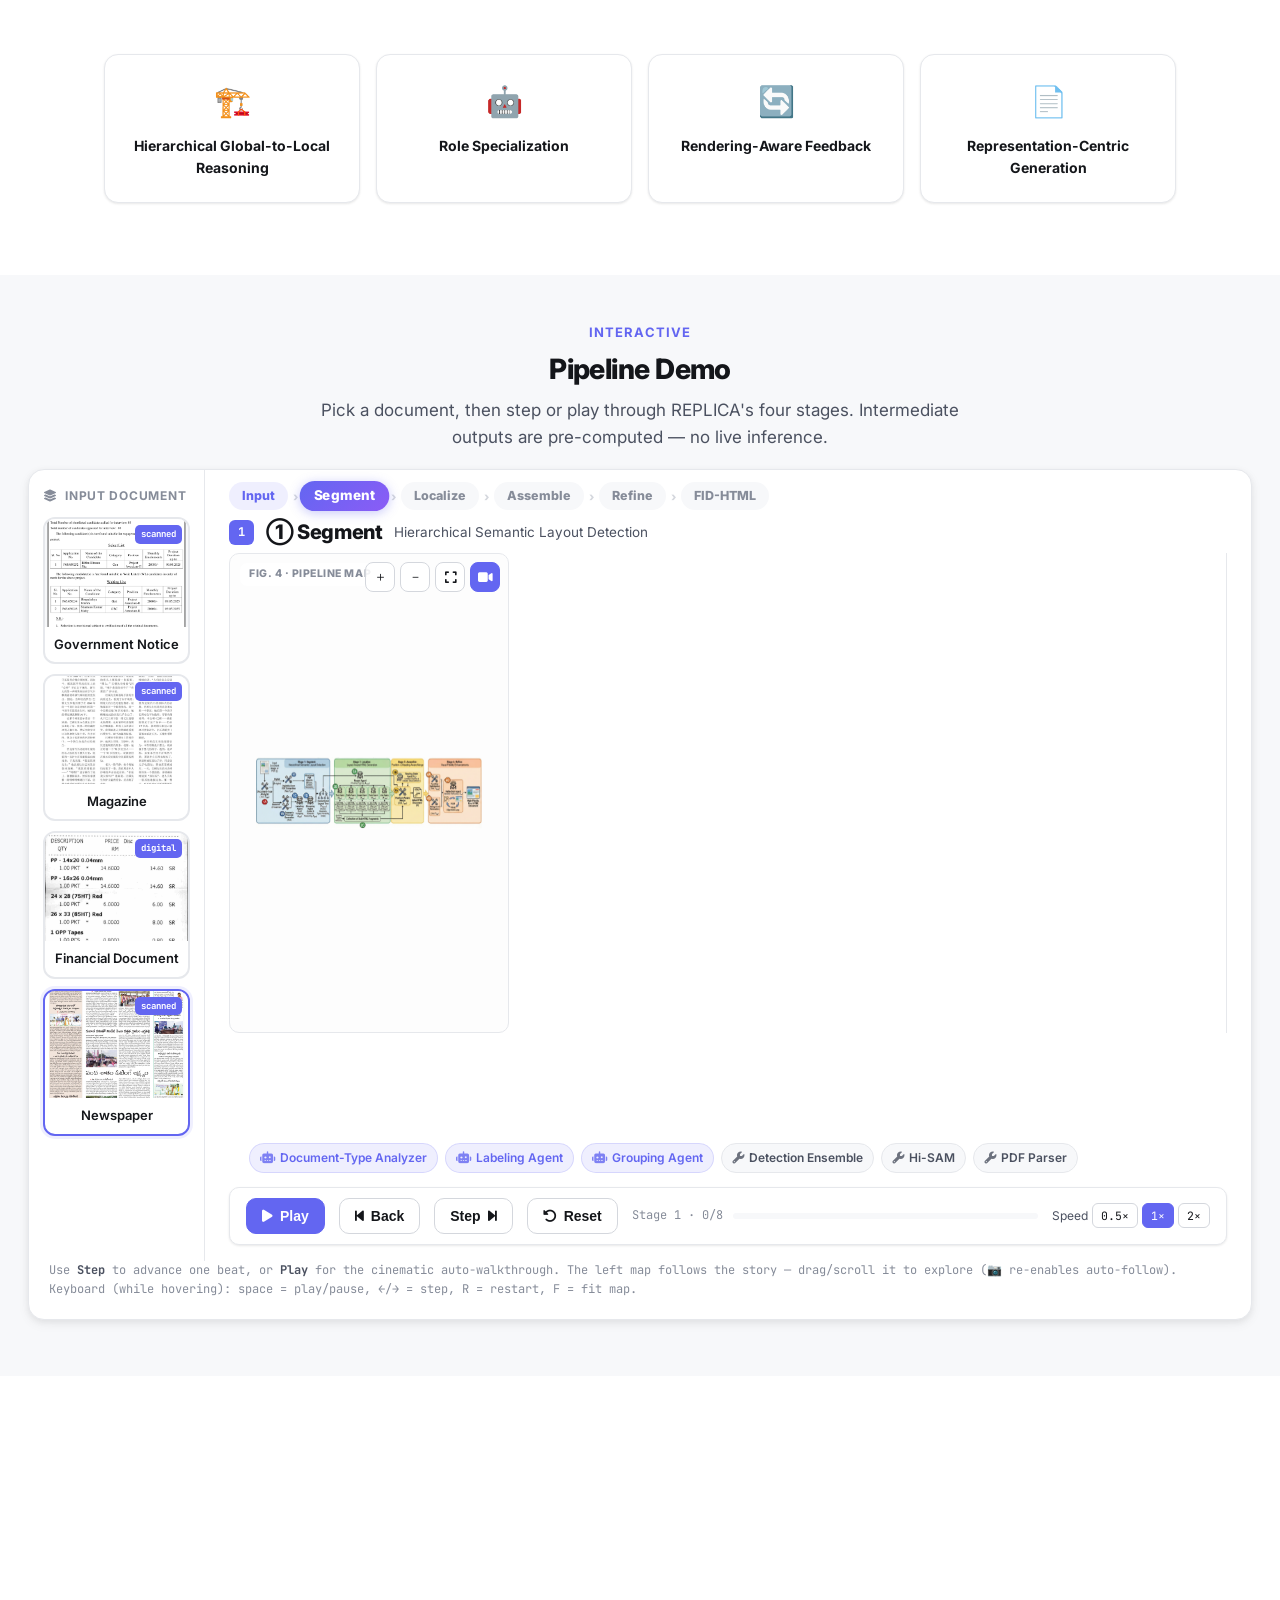
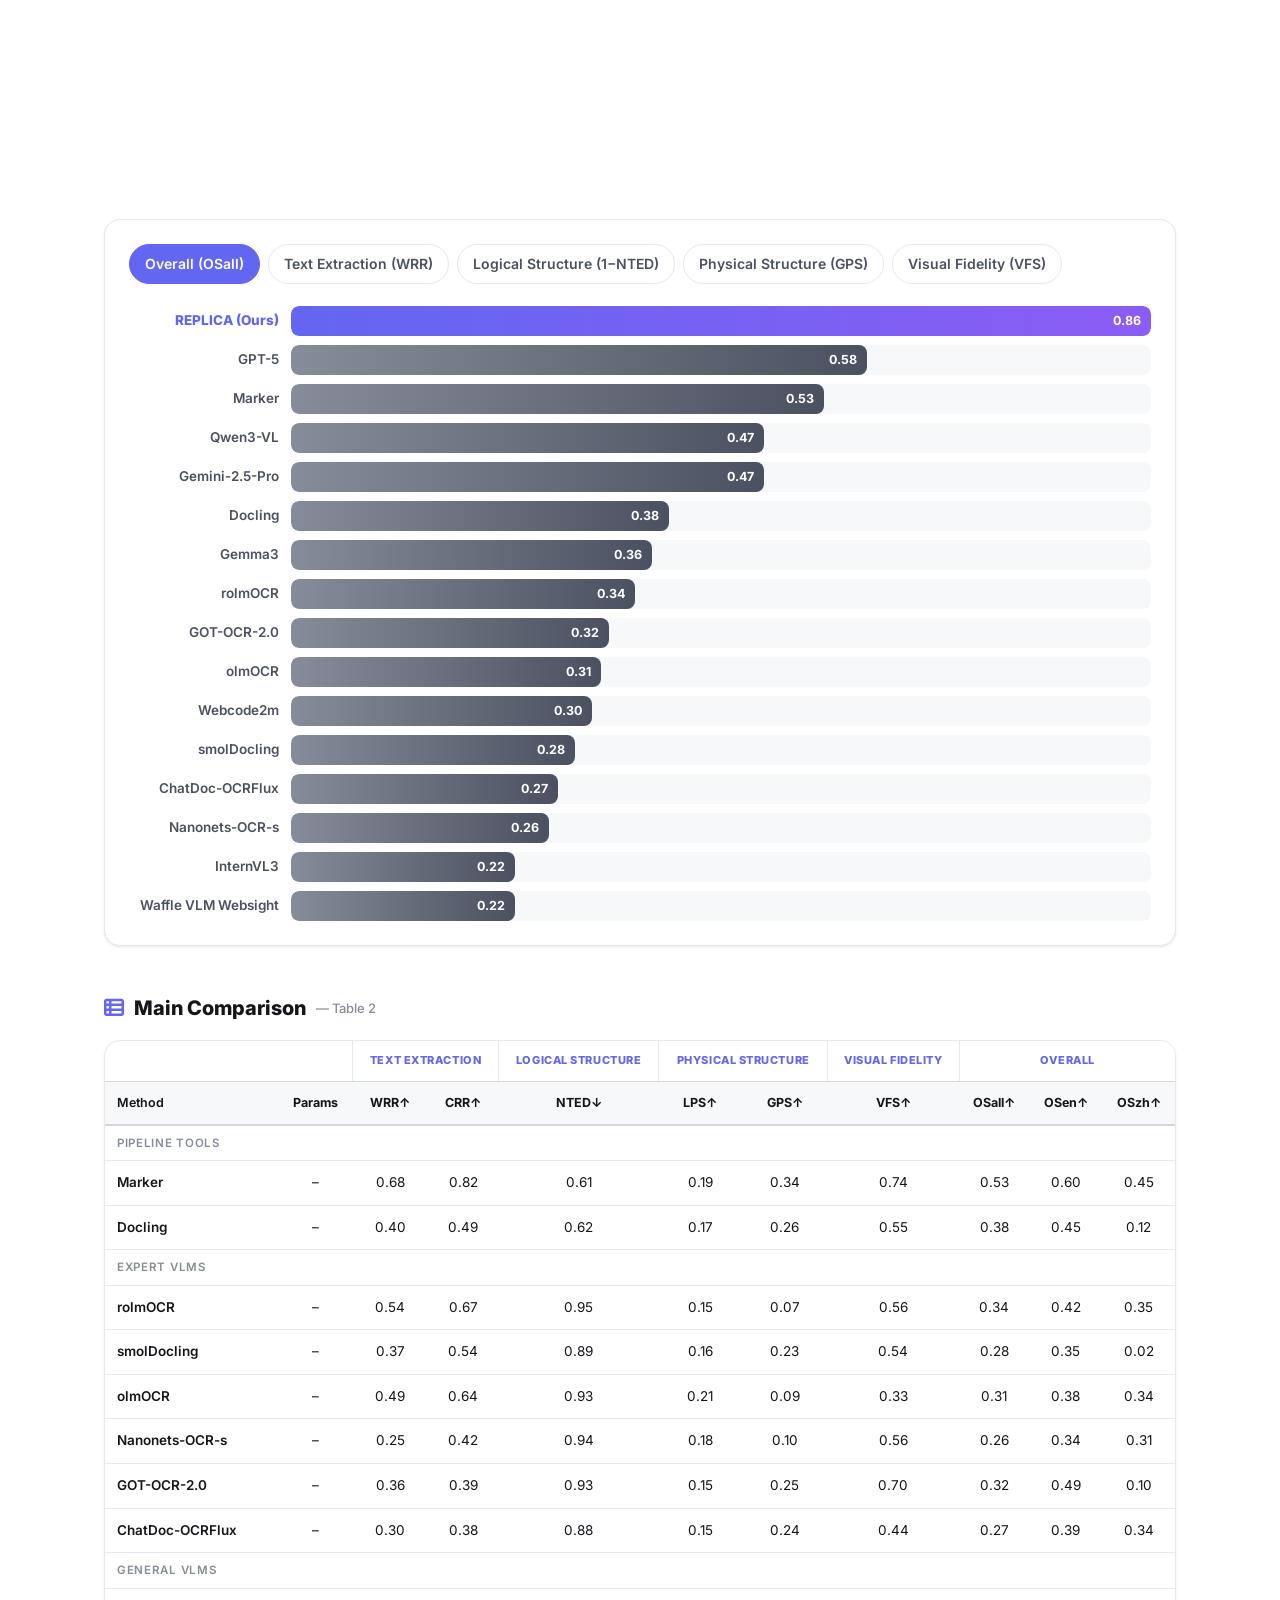
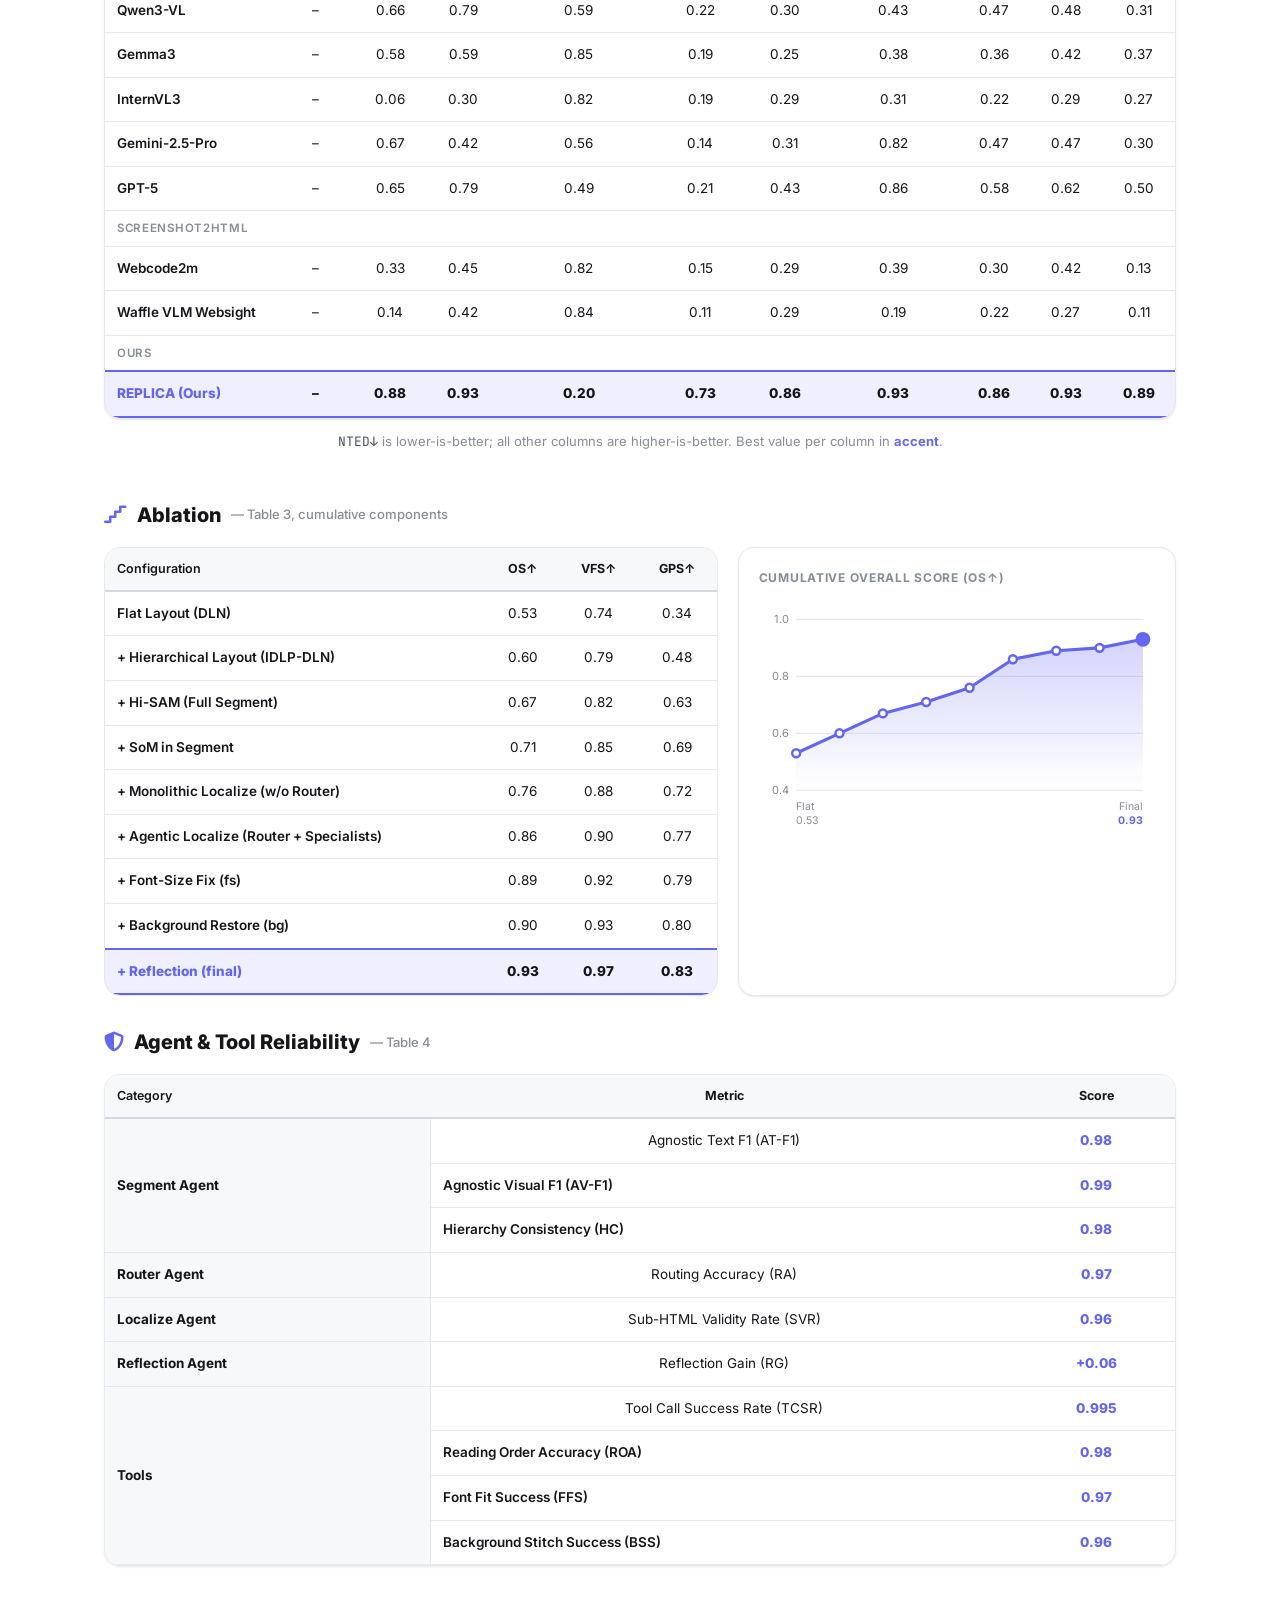
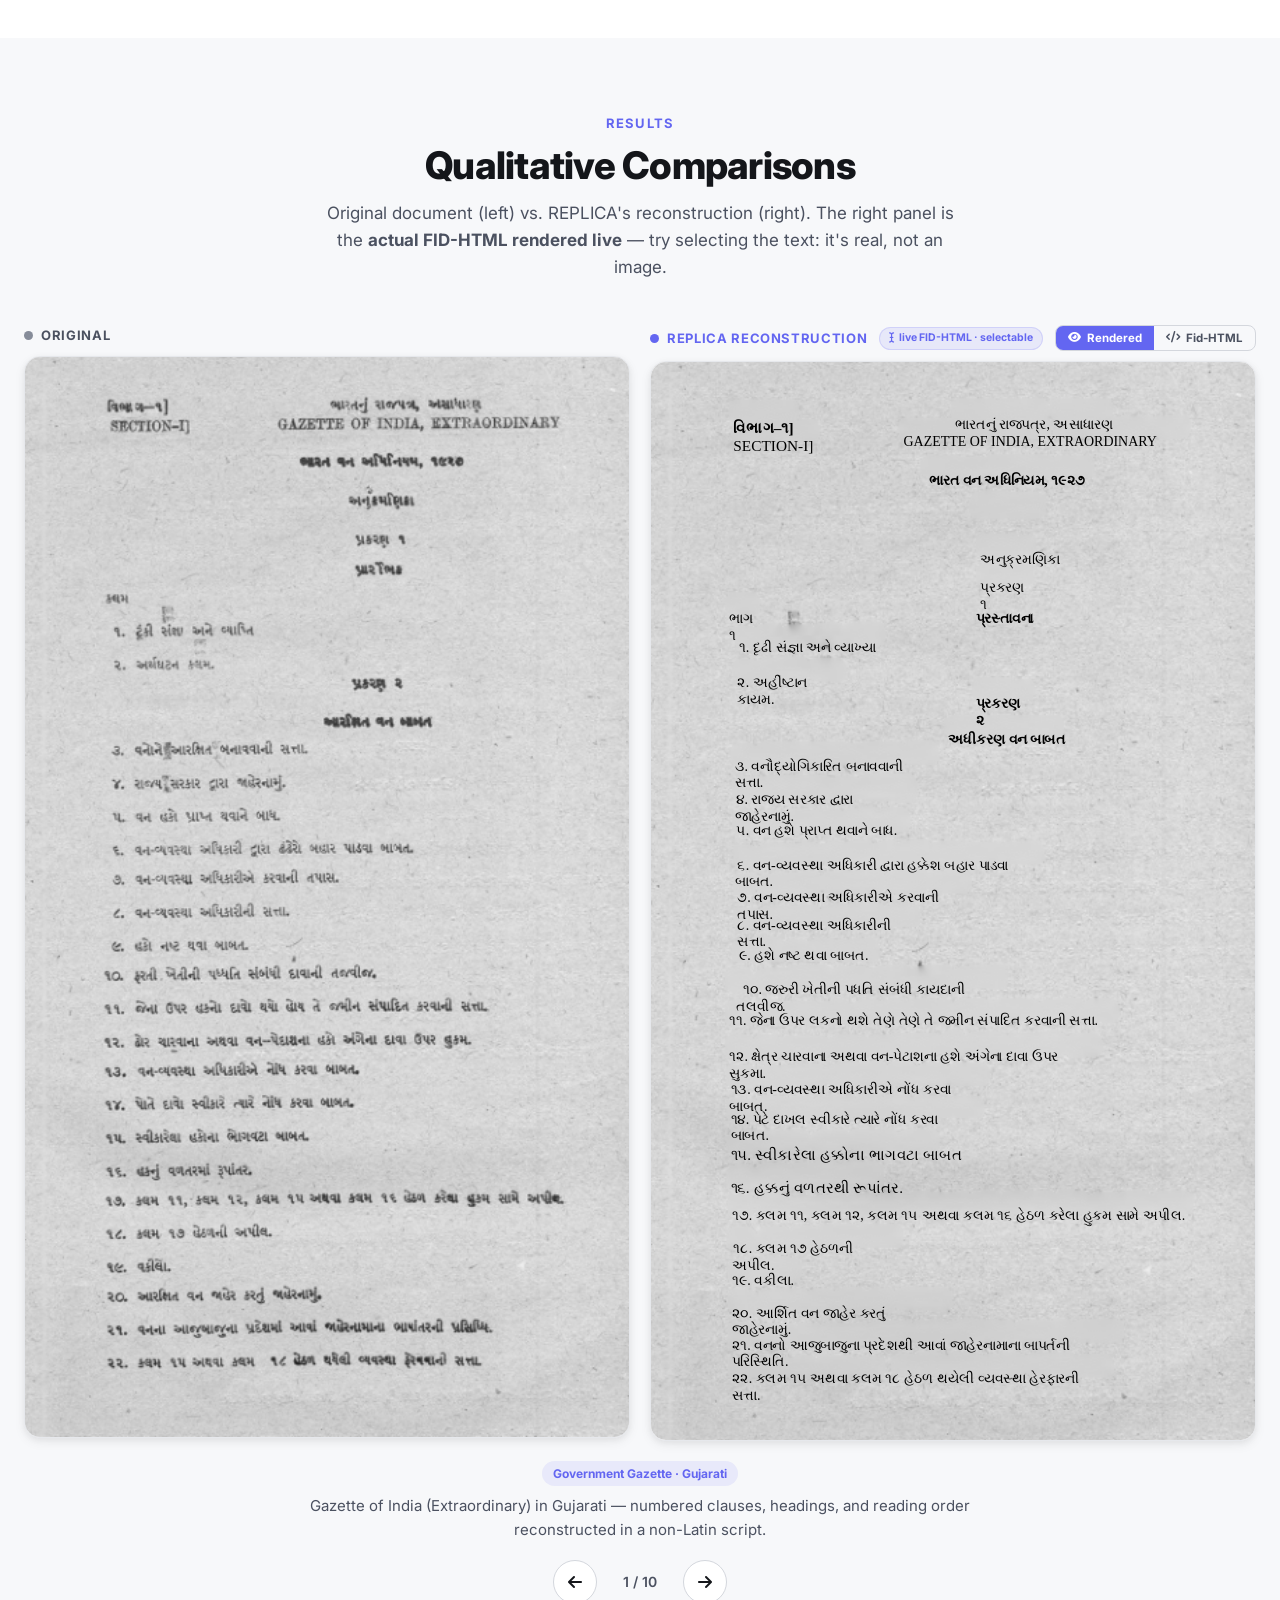
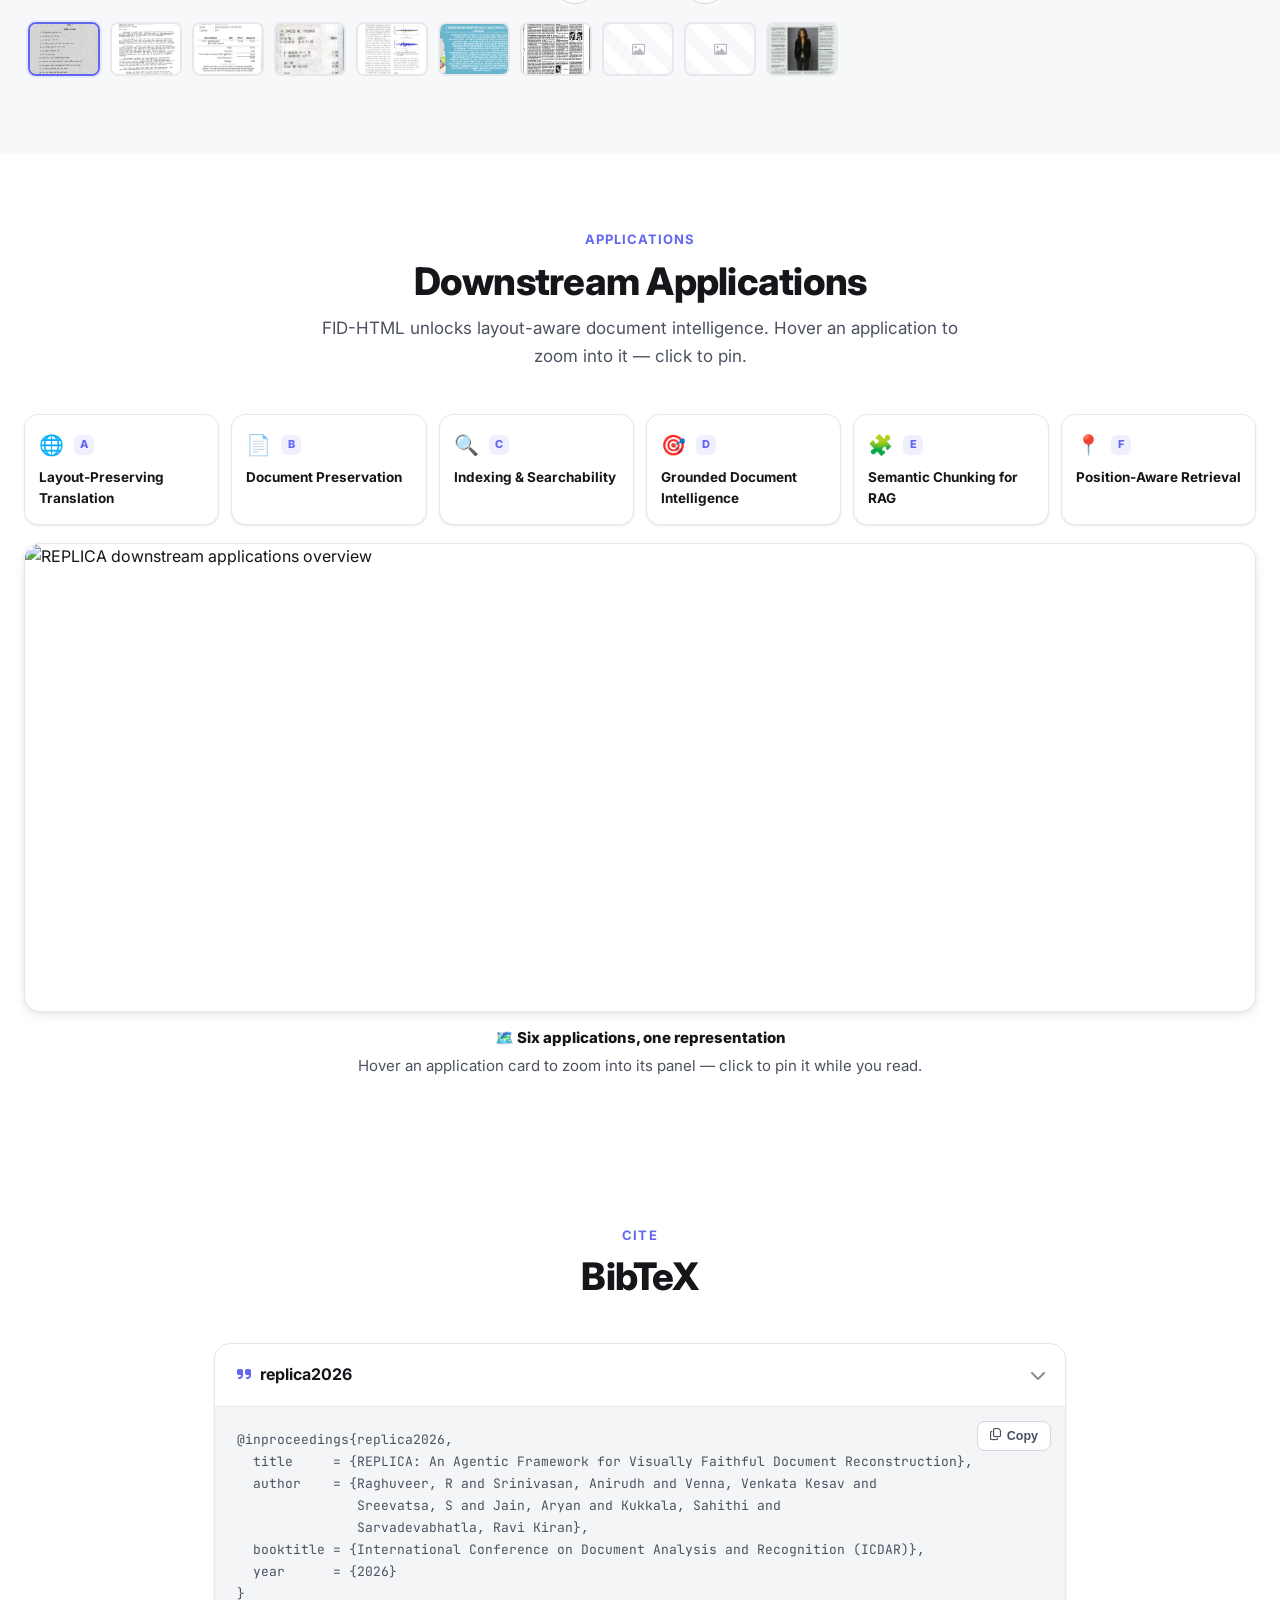
==== commit f8908202: "Add Hugging Face dataset link for VFDR-Bench Links the Dataset button (hero, footer, and VFDR-Bench " ====
--- a/index.html
+++ b/index.html
@@ -1342,6 +1342,11 @@
         <span class="eyebrow">Benchmark</span>
         <h2>VFDR-Bench &amp; Metrics</h2>
         <p>A Visually-Faithful Document Reconstruction benchmark with high-fidelity FID-HTML annotations.</p>
+        <div style="margin-top:16px;">
+          <a class="btn" href="https://huggingface.co/datasets/replica-agents/VFDR-BENCH" target="_blank" rel="noopener">
+            <img src="static/images/logos/hf_logo.svg" alt="Hugging Face" style="height:16px;width:auto;" /> View VFDR-Bench on Hugging Face
+          </a>
+        </div>
       </div>
 
       <div class="stat-grid reveal" data-part="stats" id="vfdrStats" style="grid-template-columns: repeat(4, 1fr); margin-bottom: 40px;"><!-- injected --></div>
@@ -1595,7 +1600,7 @@
       <div class="logo-strip foot-logos" id="footLogos"><!-- injected --></div>
       <div class="foot-links">
         <a class="btn" href="static/paper/CameraReady-REPLICA_AGENTS__ICDAR_2026.pdf" target="_blank" rel="noopener"><i class="fa-solid fa-file-pdf"></i> Paper</a>
-        <a class="btn disabled" aria-disabled="true"><i class="fa-solid fa-database"></i> Dataset <span class="soon">Soon</span></a>
+        <a class="btn" href="https://huggingface.co/datasets/replica-agents/VFDR-BENCH" target="_blank" rel="noopener"><img src="static/images/logos/hf_logo.svg" alt="" style="height:16px;width:auto;" /> Dataset</a>
       </div>
       <p class="credit">
         <b>REPLICA</b> · An Agentic Framework for Visually Faithful Document Reconstruction · ICDAR 2026 (Oral)<br />
@@ -1629,9 +1634,10 @@
   // Camera-ready paper, served from this repo (GitHub Pages). Referenced by
   // the hero button below; the footer link in the markup uses the same path.
   const PAPER_URL = "static/paper/CameraReady-REPLICA_AGENTS__ICDAR_2026.pdf";
+  const HF_DATASET_URL = "https://huggingface.co/datasets/replica-agents/VFDR-BENCH";
   const HERO_BUTTONS = [
     { label: "Paper",   icon: "fa-solid fa-file-pdf",  url: PAPER_URL, primary: true },
-    { label: "Dataset", icon: "fa-solid fa-database",   url: "#", soon: true },
+    { label: "Dataset", imgIcon: "static/images/logos/hf_logo.svg", url: HF_DATASET_URL },
   ];
 
   // ---- Logos (drop real PNGs at these paths) --------------------------
@@ -2611,7 +2617,10 @@
       // live links open in a new tab so the project page stays put
       const href = b.soon ? "" : ` href="${b.url}" target="_blank" rel="noopener"`;
       const aria = b.soon ? ' aria-disabled="true"' : "";
-      return `<a class="${cls}"${href}${aria}><i class="${b.icon}"></i> ${b.label}${soon}</a>`;
+      const icon = b.imgIcon
+        ? `<img src="${b.imgIcon}" alt="" style="height:16px;width:auto;" />`
+        : `<i class="${b.icon}"></i>`;
+      return `<a class="${cls}"${href}${aria}>${icon} ${b.label}${soon}</a>`;
     }).join("");
   }
   // Logo render: placeholder-friendly, keeps logos inline
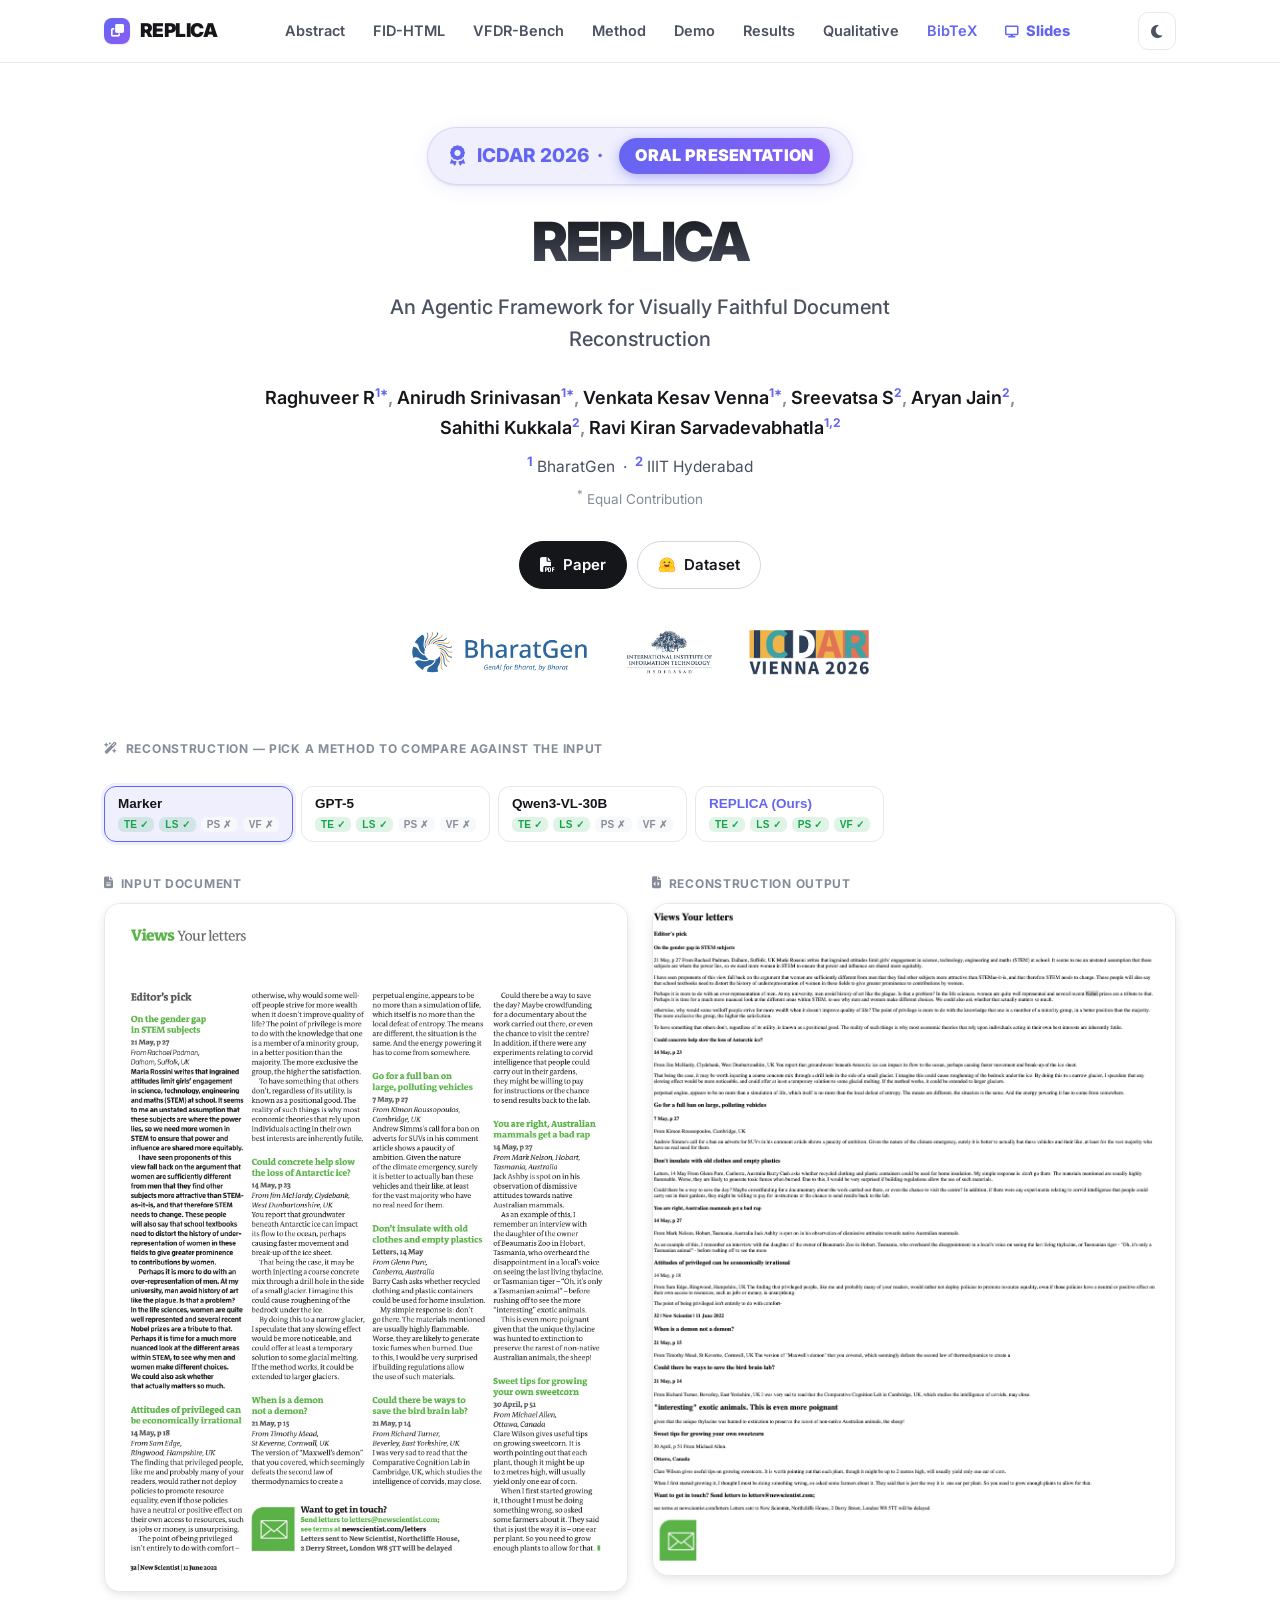
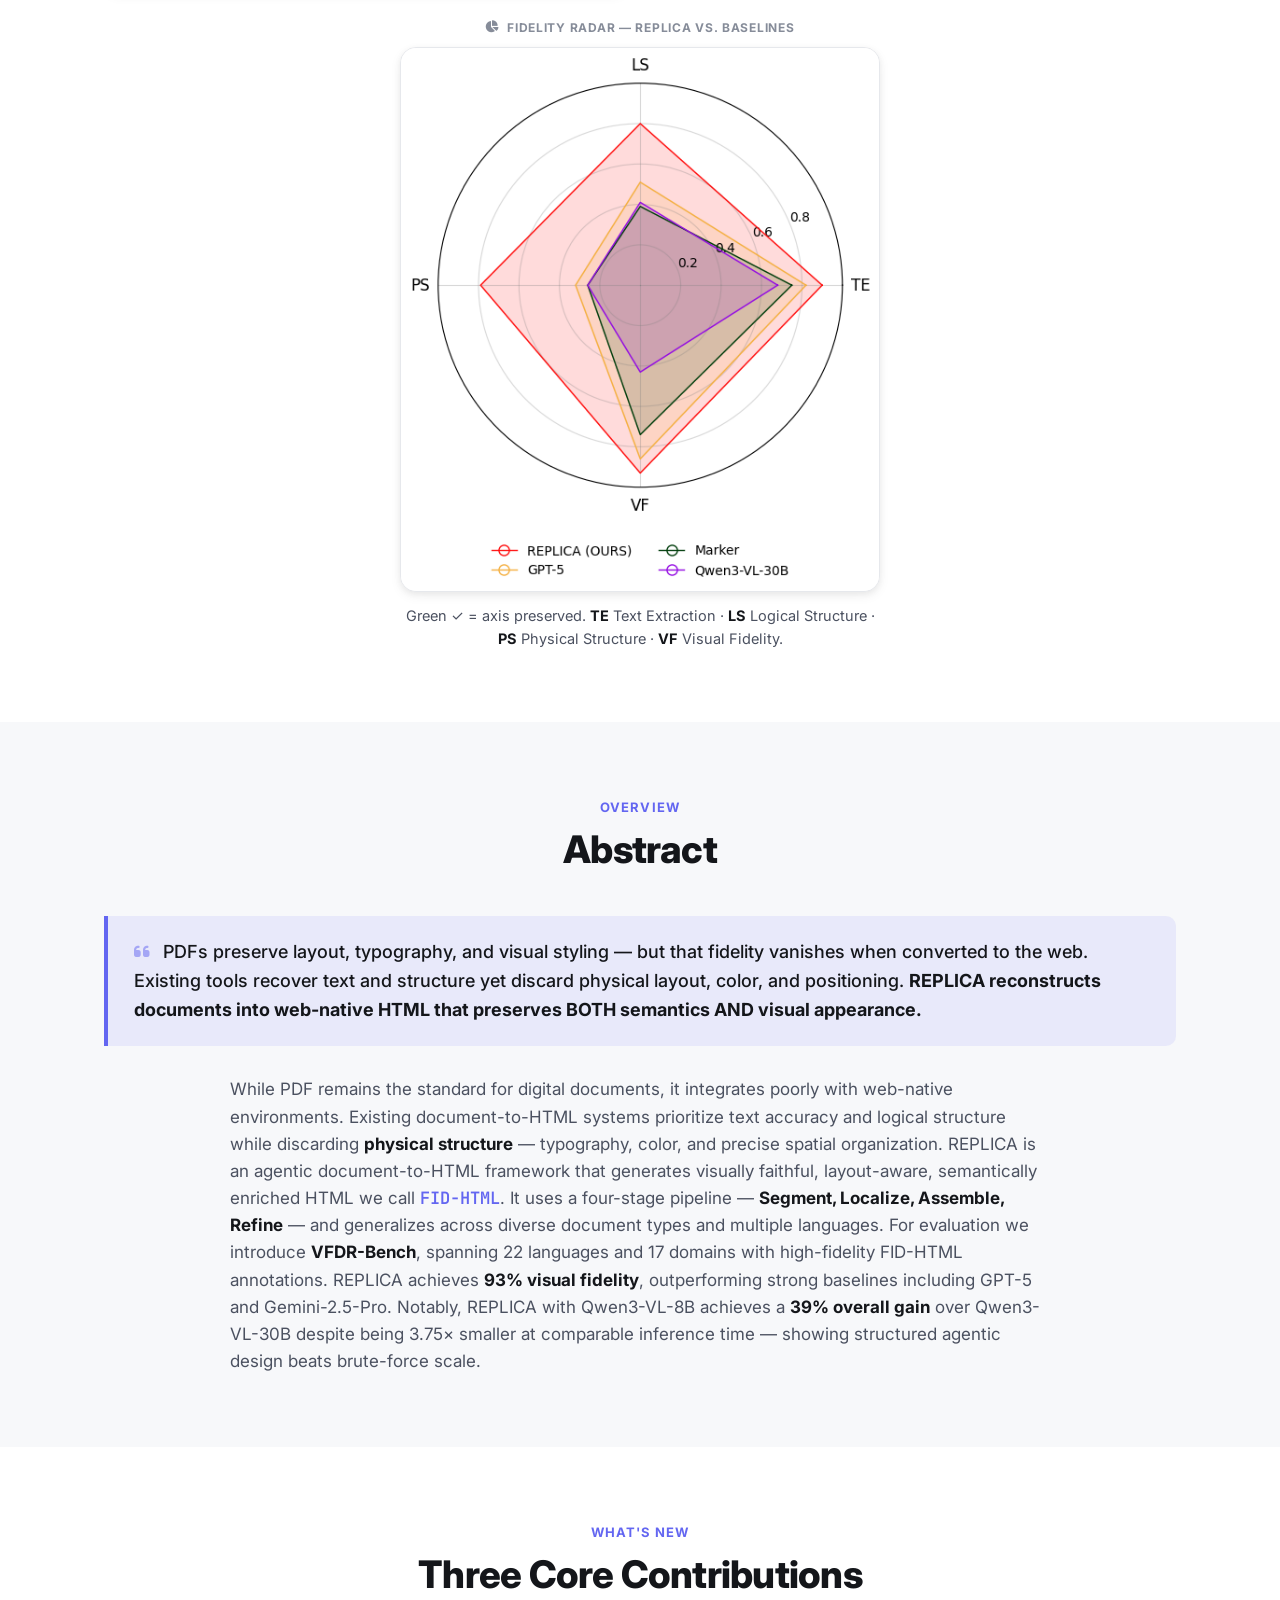
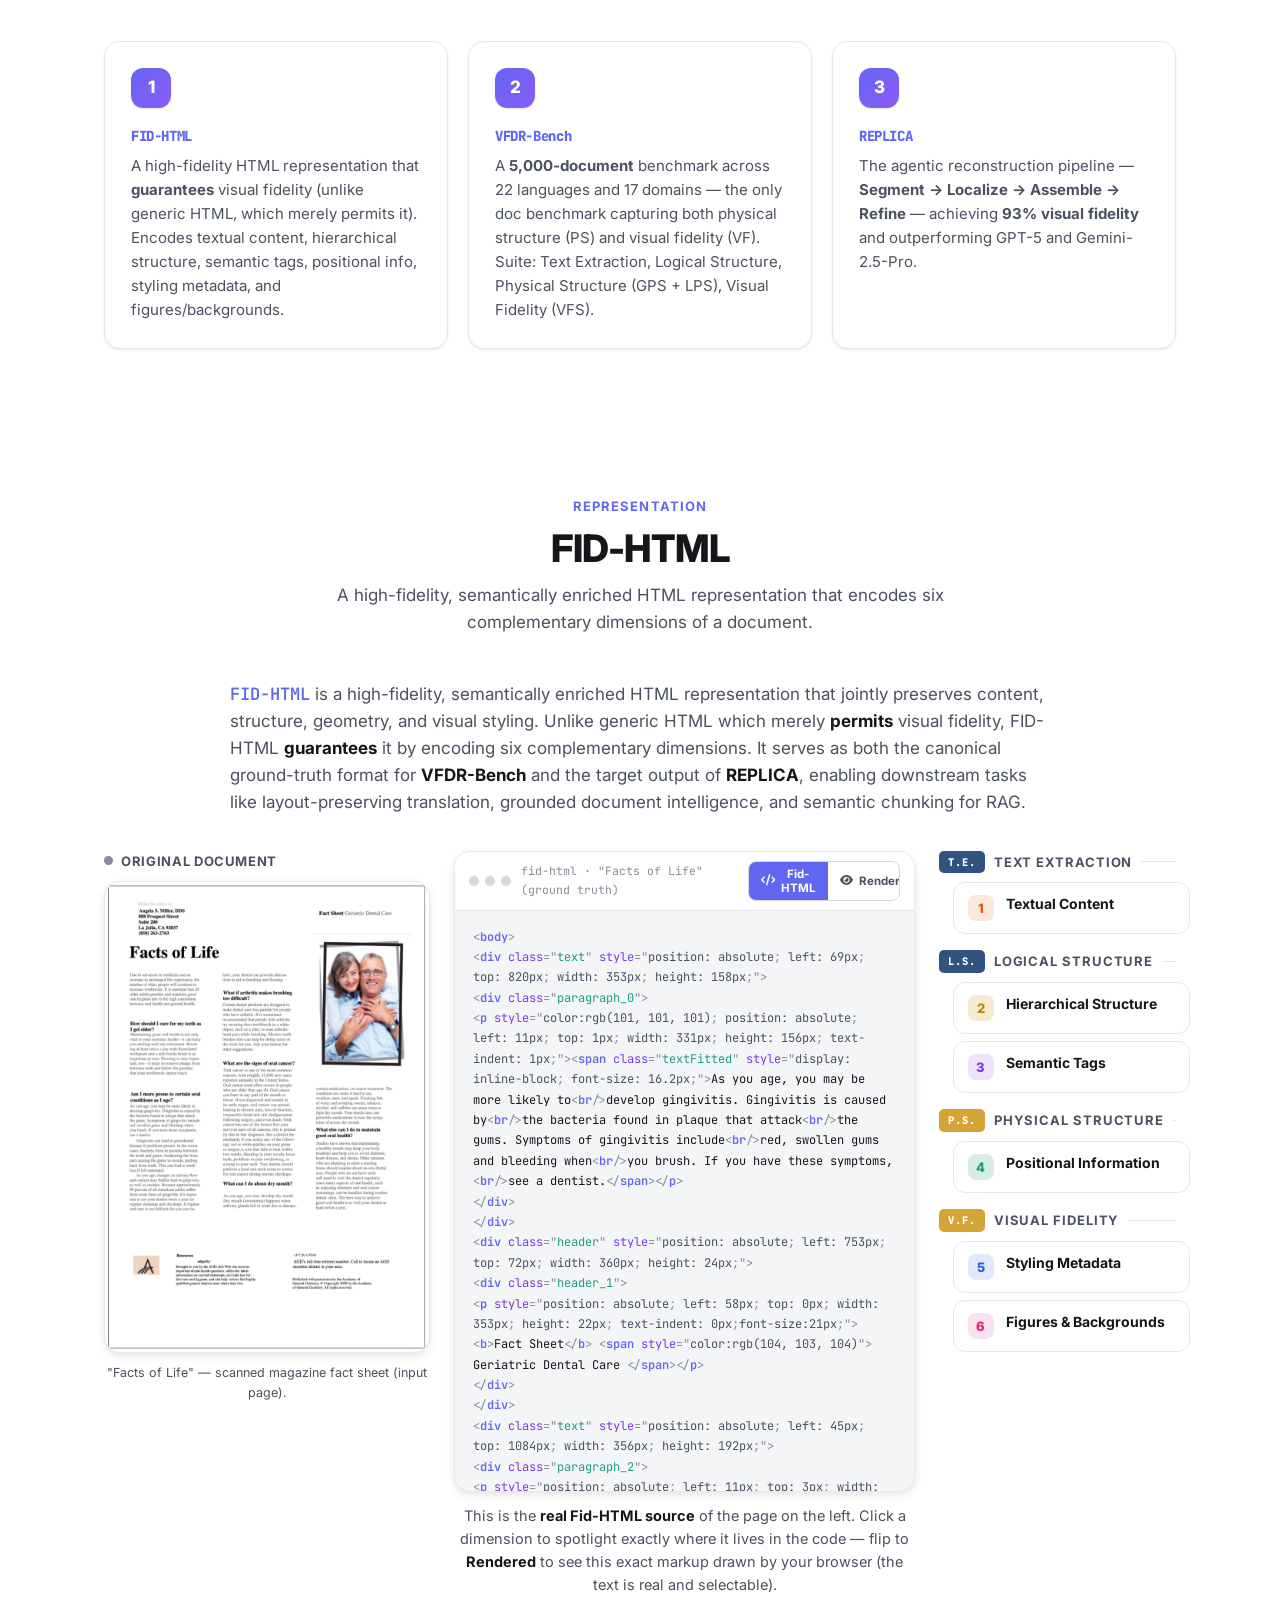
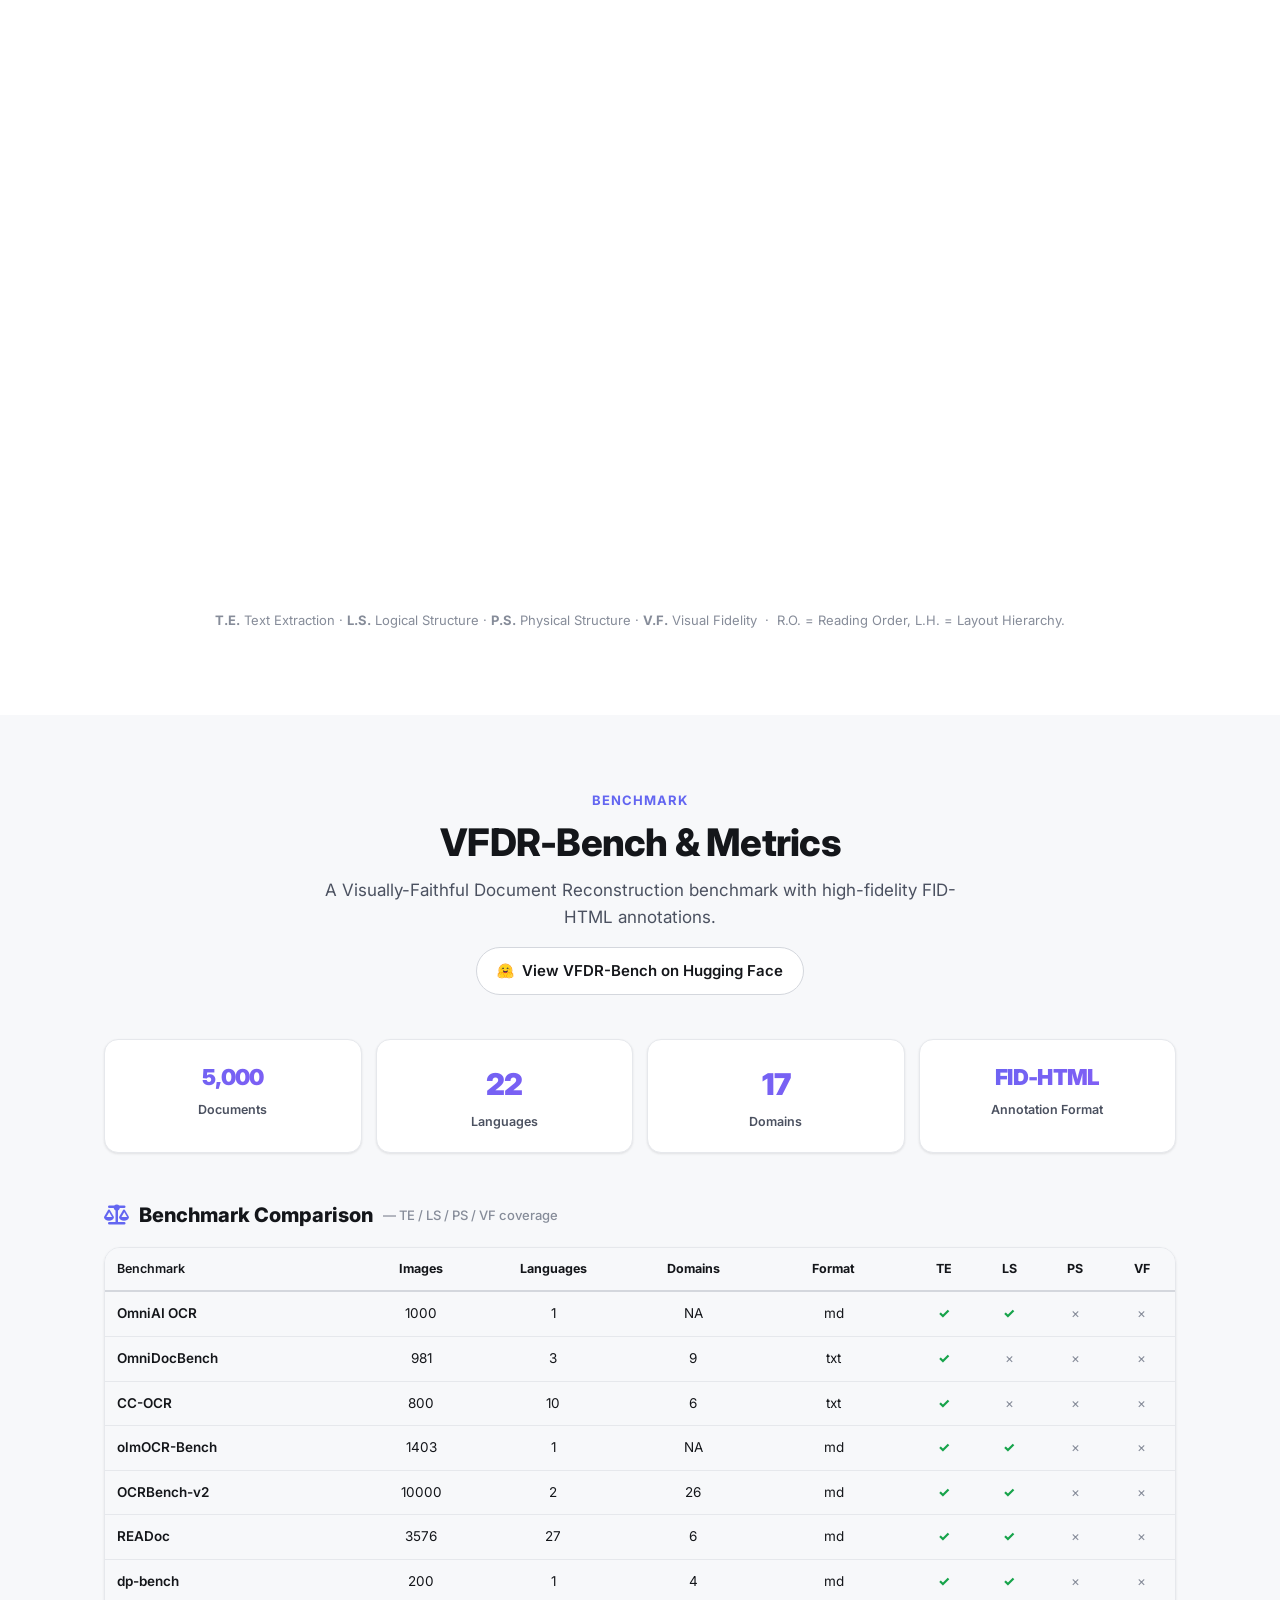
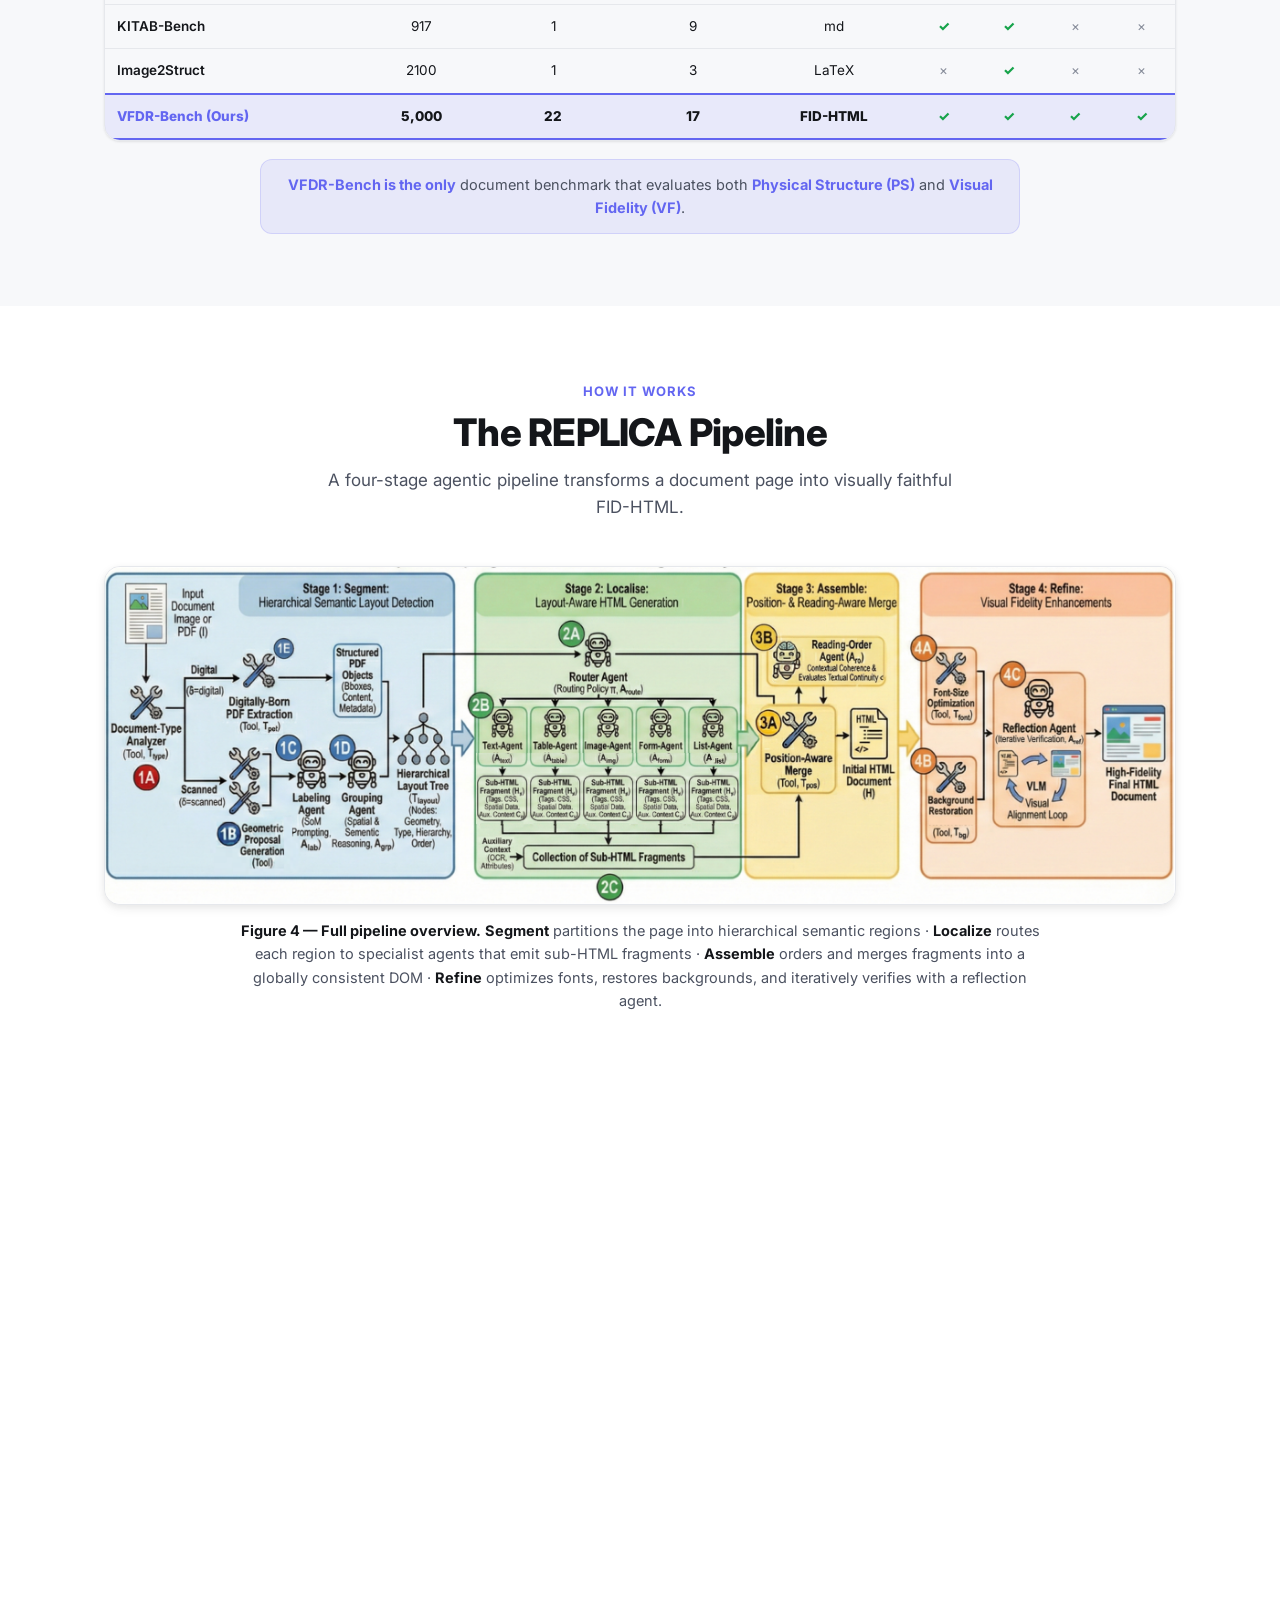
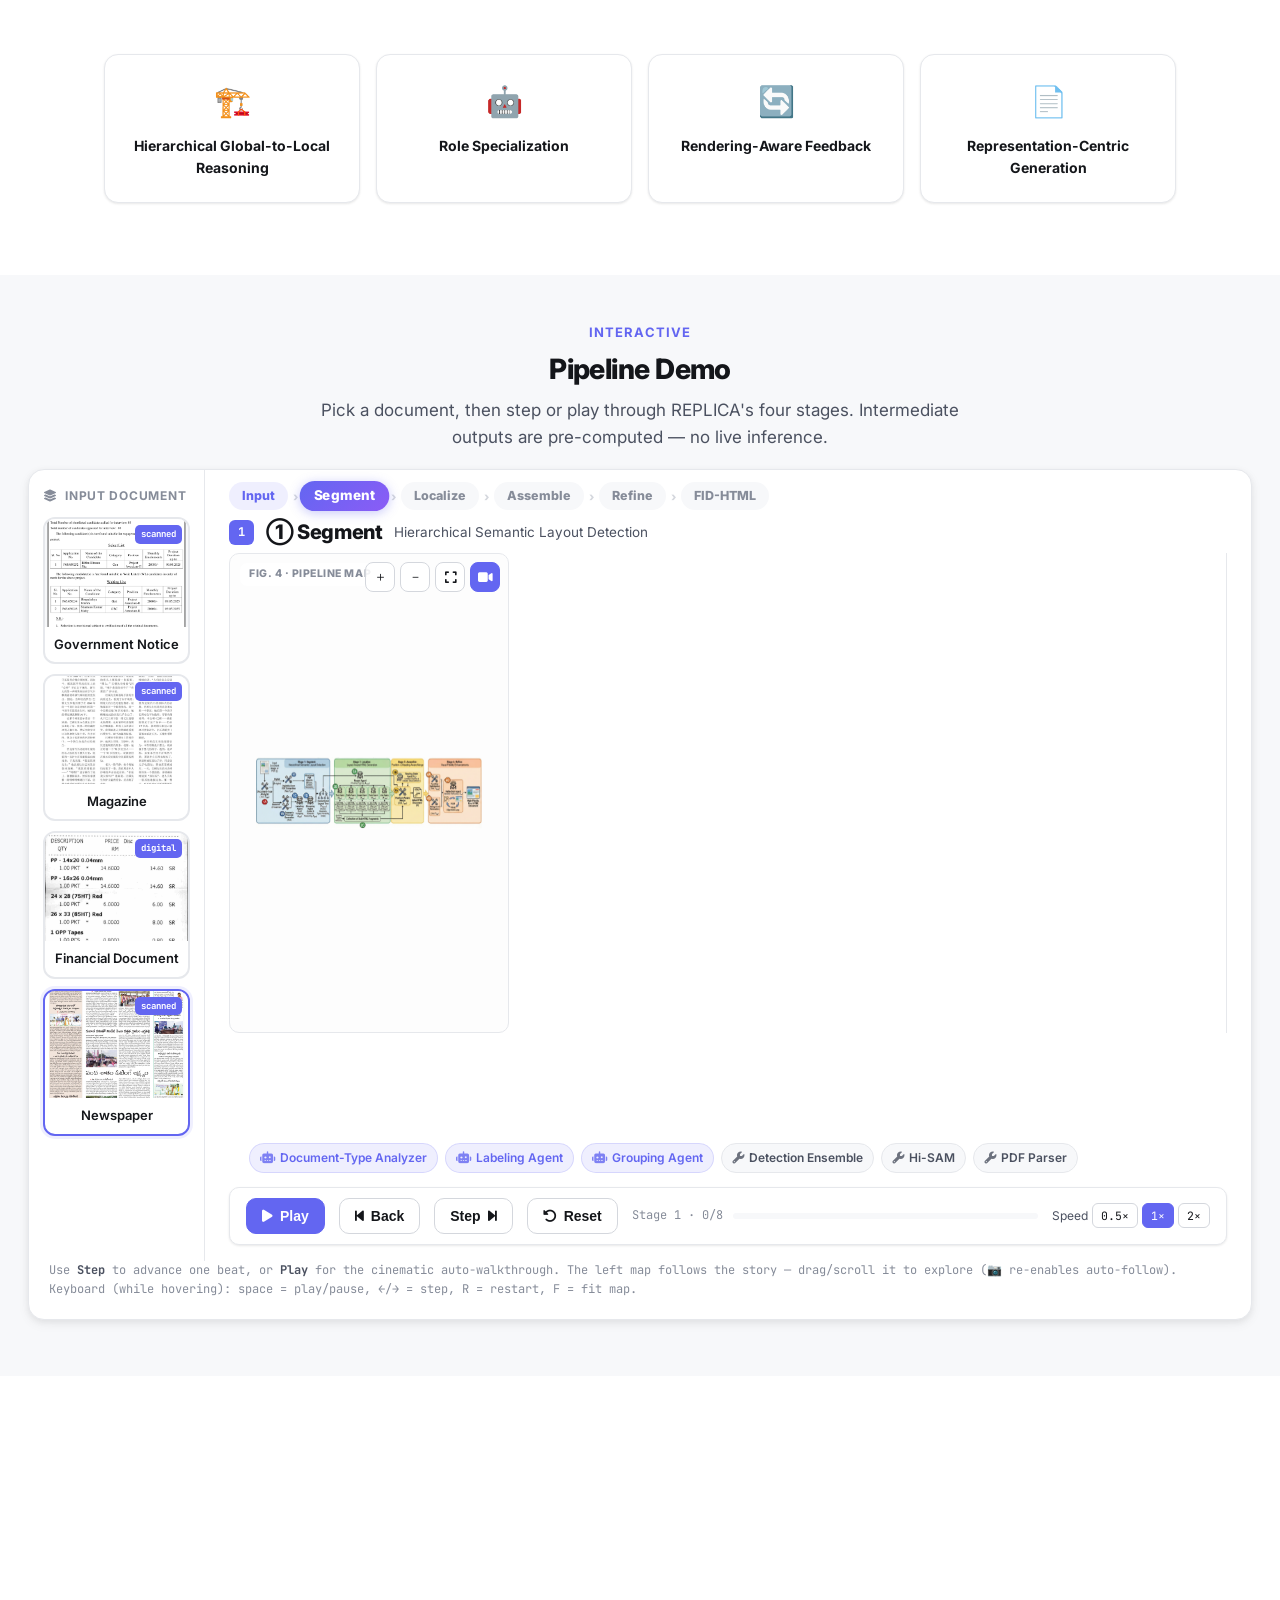
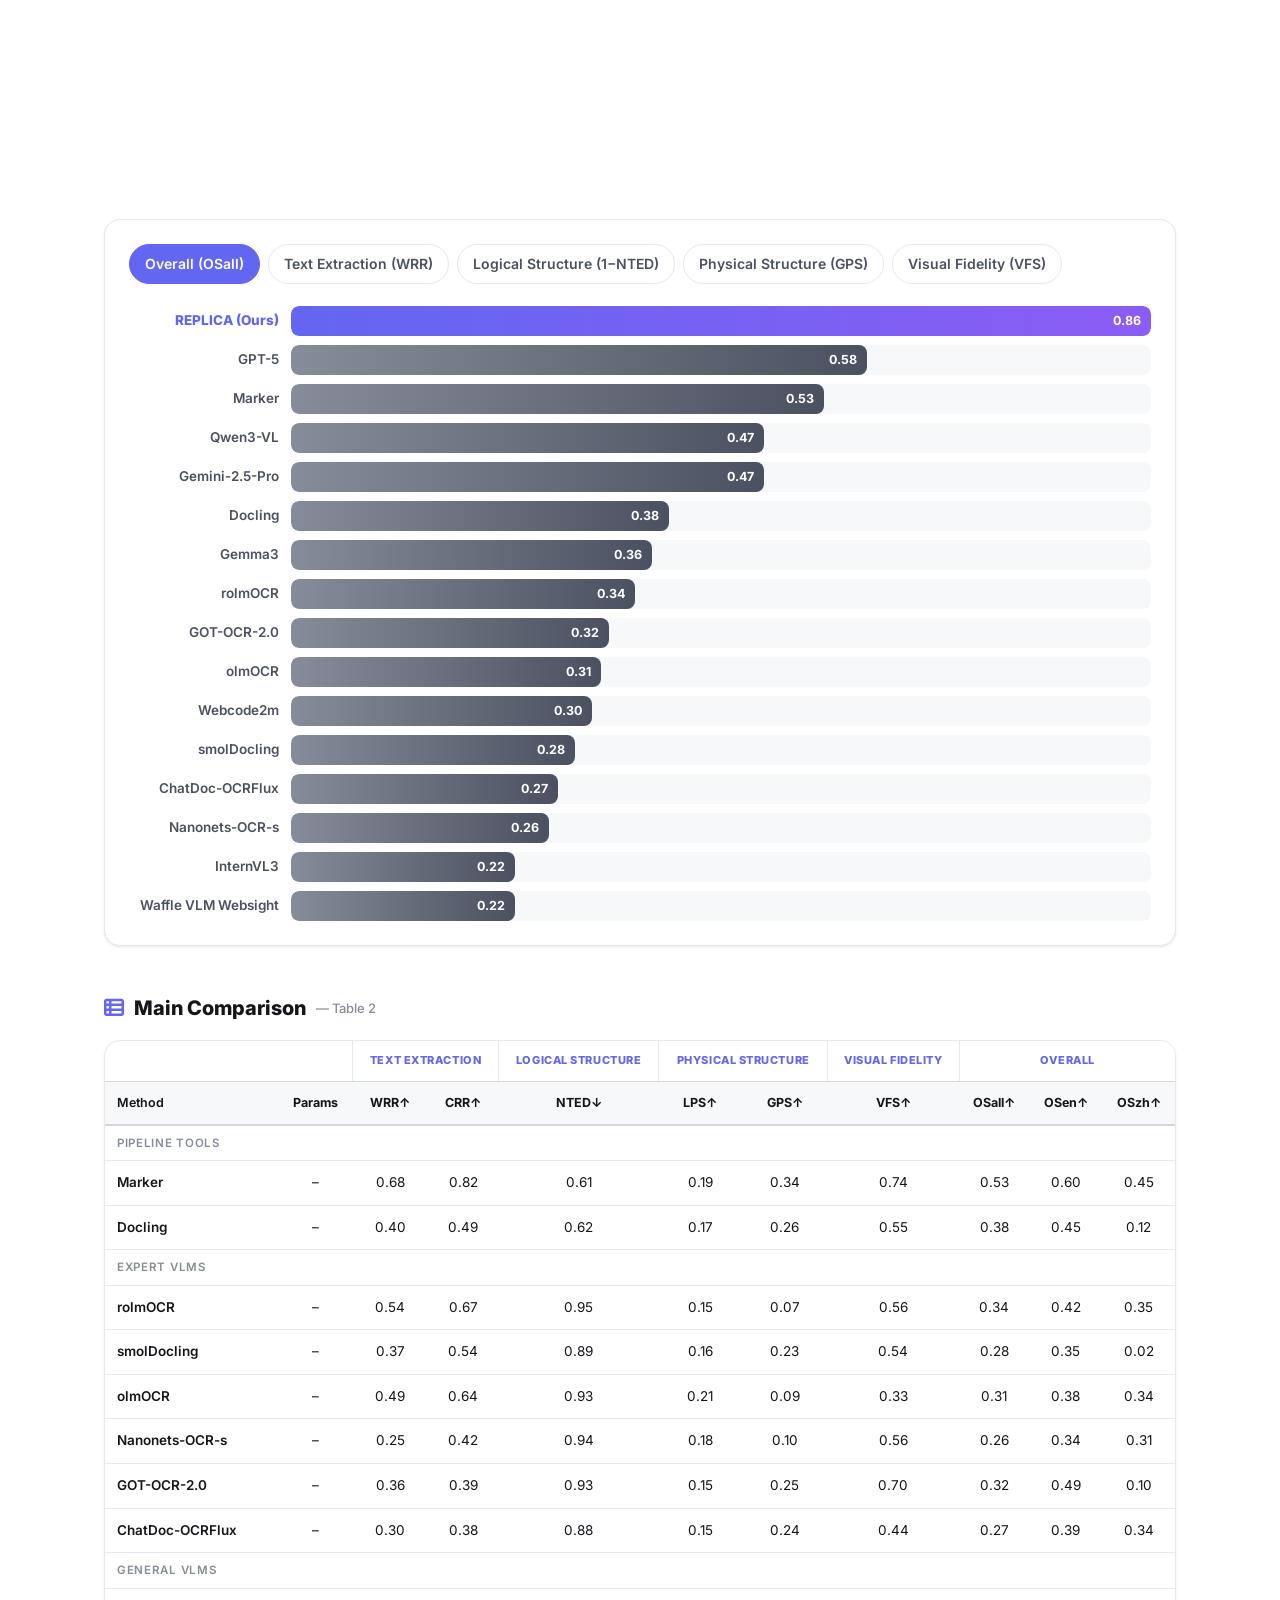
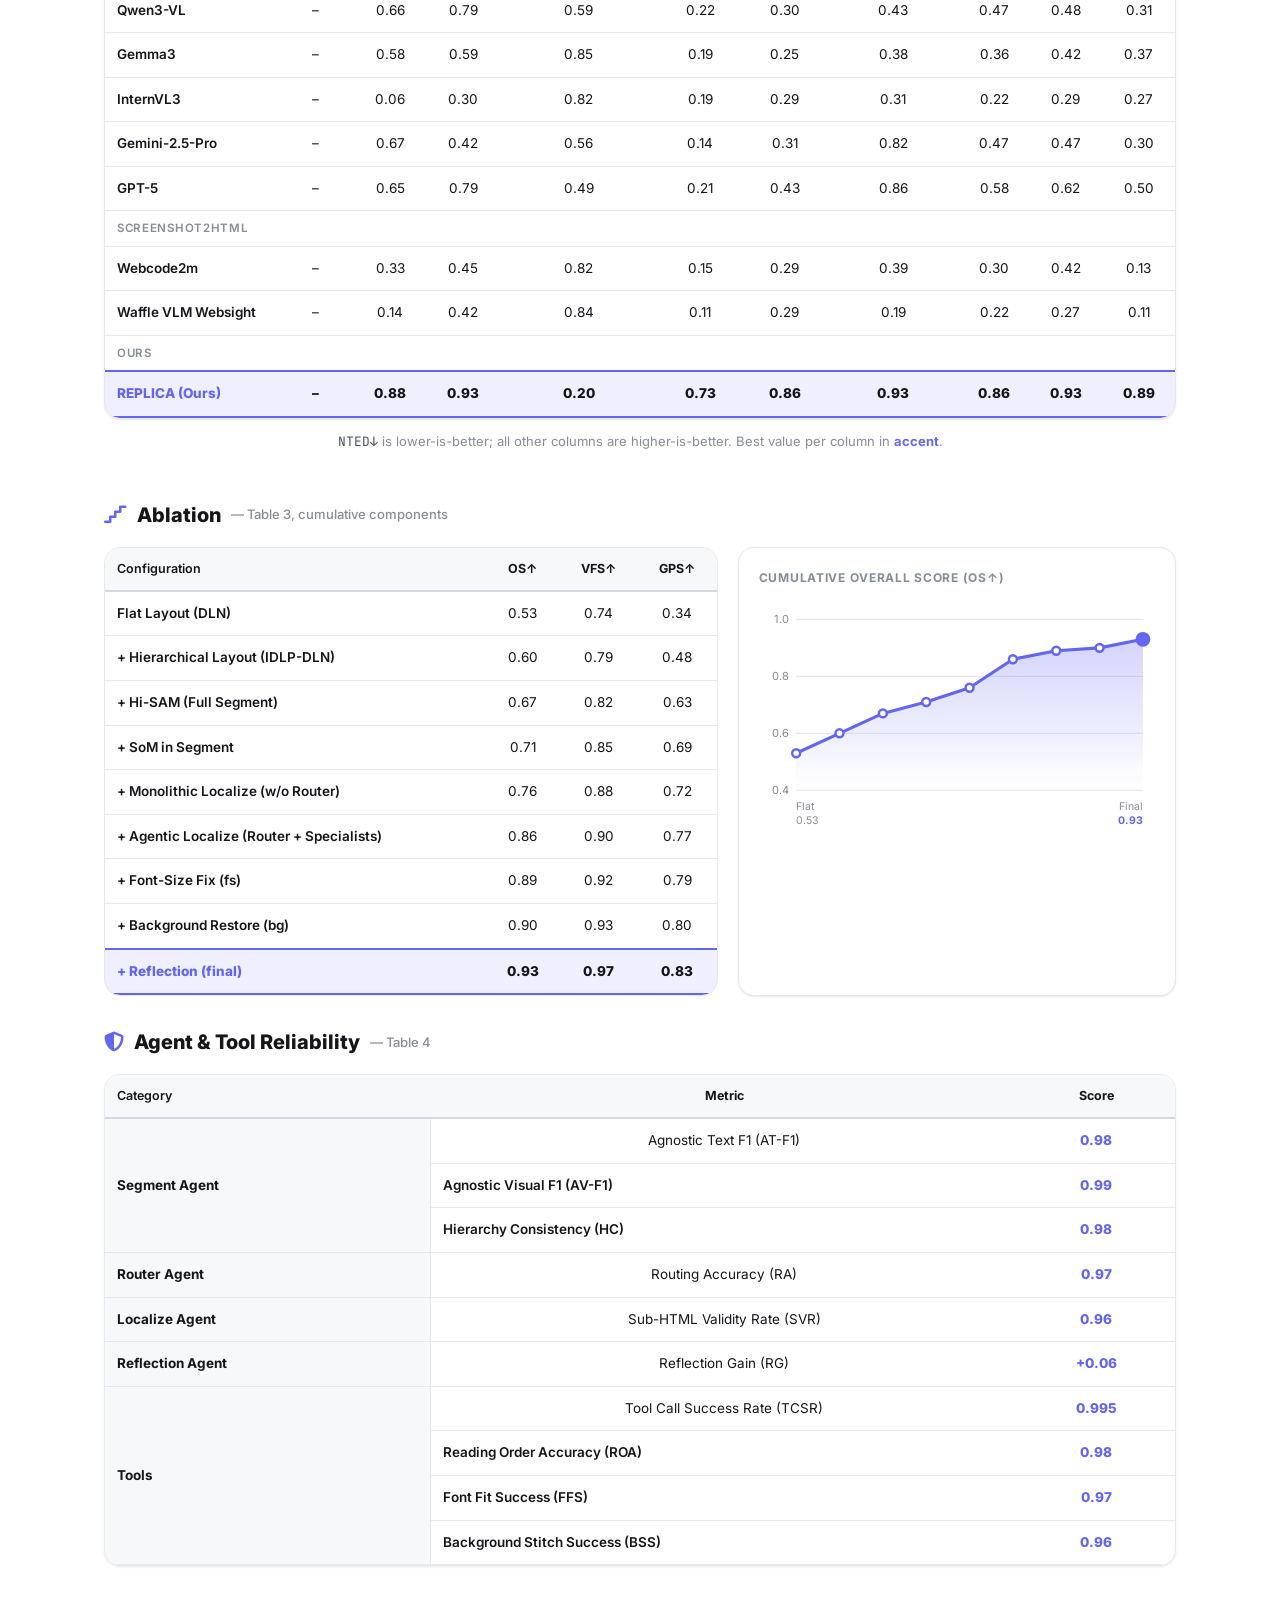
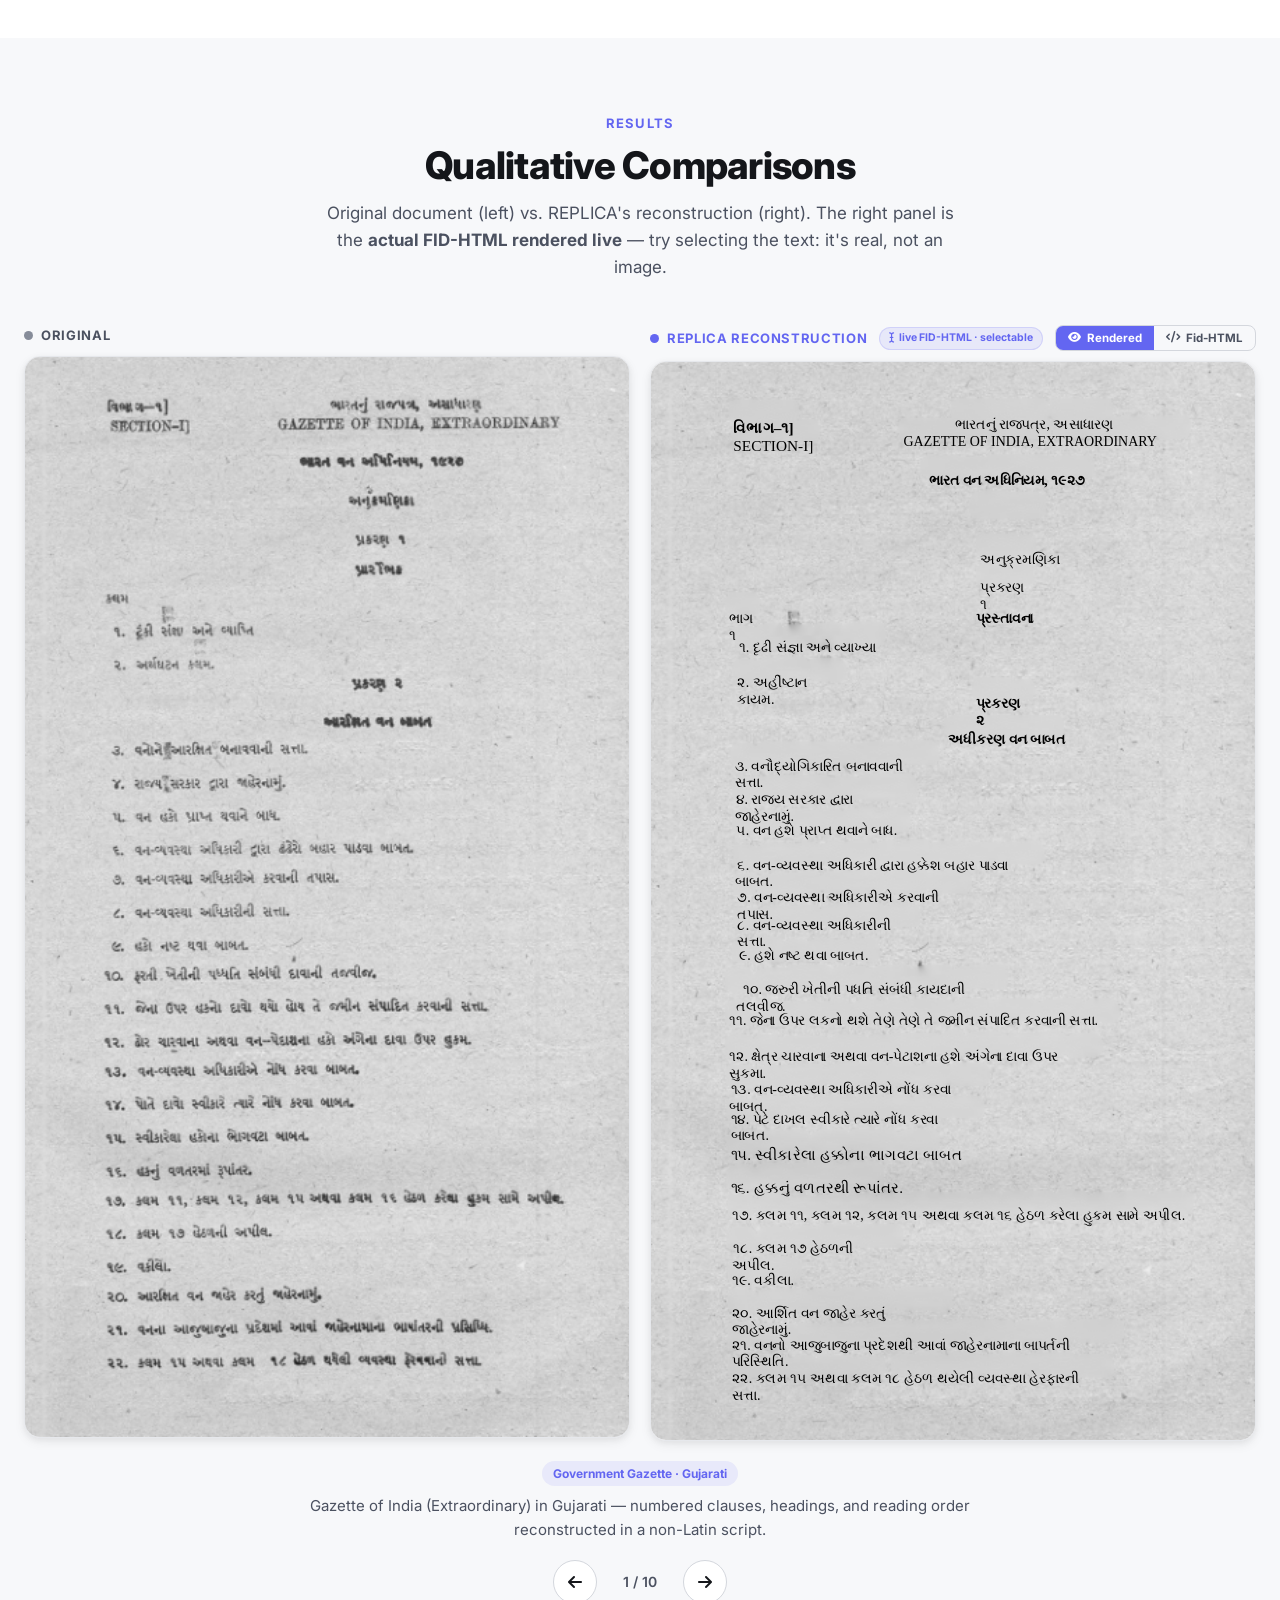
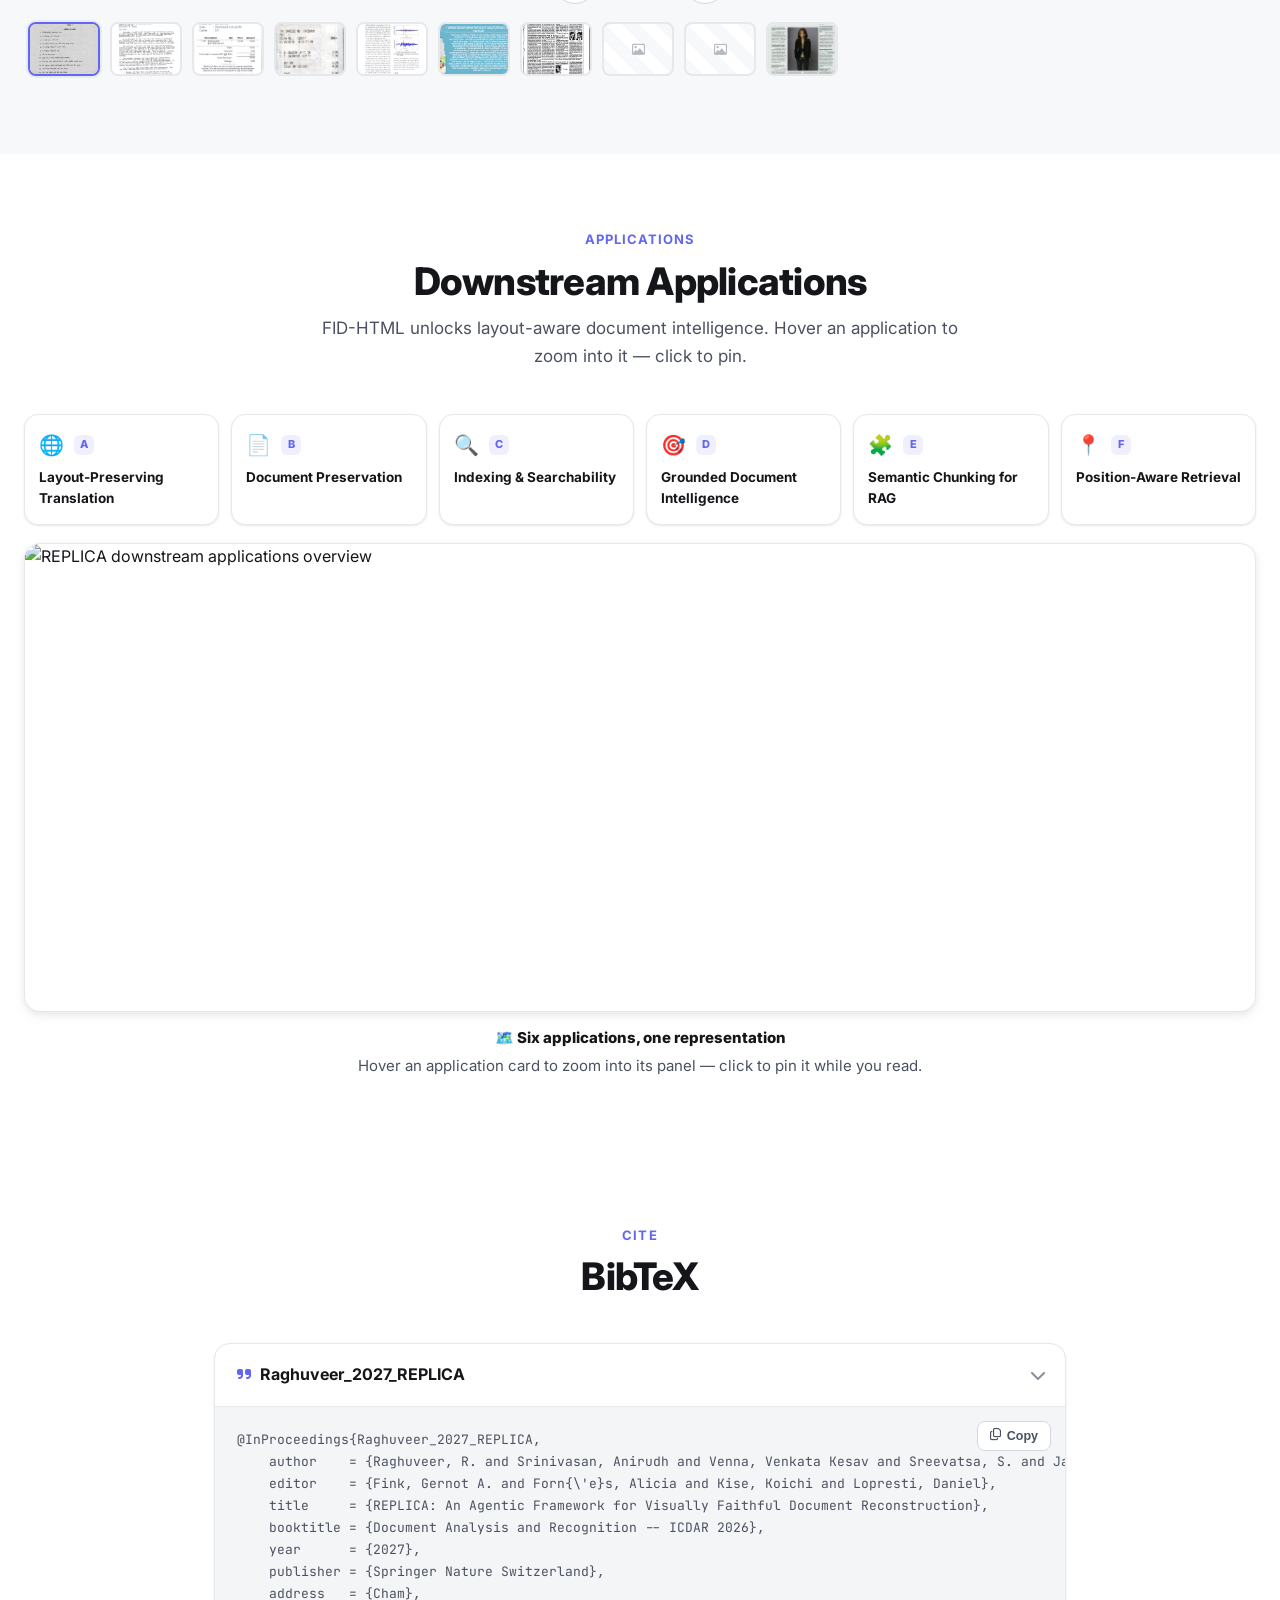
==== commit 9887703d: "Update BibTeX to final published ICDAR 2026 proceedings entry Replaces the placeholder inproceedings" ====
--- a/index.html
+++ b/index.html
@@ -1584,7 +1584,7 @@
       </div>
       <div class="bibtex reveal">
         <details open>
-          <summary><span><i class="fa-solid fa-quote-right" style="color:var(--accent);margin-right:8px;"></i>replica2026</span> <i class="fa-solid fa-chevron-right chev"></i></summary>
+          <summary><span><i class="fa-solid fa-quote-right" style="color:var(--accent);margin-right:8px;"></i>Raghuveer_2027_REPLICA</span> <i class="fa-solid fa-chevron-right chev"></i></summary>
           <div class="bib-body">
             <button class="copy-btn" id="copyBib"><i class="fa-regular fa-copy"></i> Copy</button>
             <pre id="bibText"></pre>
@@ -2548,13 +2548,18 @@
   };
 
   // ---- BibTeX --------------------------------------------------------
-  const BIBTEX = `@inproceedings{replica2026,
-  title     = {REPLICA: An Agentic Framework for Visually Faithful Document Reconstruction},
-  author    = {Raghuveer, R and Srinivasan, Anirudh and Venna, Venkata Kesav and
-               Sreevatsa, S and Jain, Aryan and Kukkala, Sahithi and
-               Sarvadevabhatla, Ravi Kiran},
-  booktitle = {International Conference on Document Analysis and Recognition (ICDAR)},
-  year      = {2026}
+  const BIBTEX = `@InProceedings{Raghuveer_2027_REPLICA,
+    author    = {Raghuveer, R. and Srinivasan, Anirudh and Venna, Venkata Kesav and Sreevatsa, S. and Jain, Aryan and Kukkala, Sahithi and Sarvadevabhatla, Ravi Kiran},
+    editor    = {Fink, Gernot A. and Forn{\\'e}s, Alicia and Kise, Koichi and Lopresti, Daniel},
+    title     = {REPLICA: An Agentic Framework for Visually Faithful Document Reconstruction},
+    booktitle = {Document Analysis and Recognition -- ICDAR 2026},
+    year      = {2027},
+    publisher = {Springer Nature Switzerland},
+    address   = {Cham},
+    pages     = {505--522},
+    isbn      = {978-3-032-36023-6},
+    doi       = {10.1007/978-3-032-36023-6_29},
+    url       = {https://doi.org/10.1007/978-3-032-36023-6_29}
 }`;
 
   /* ================================================================
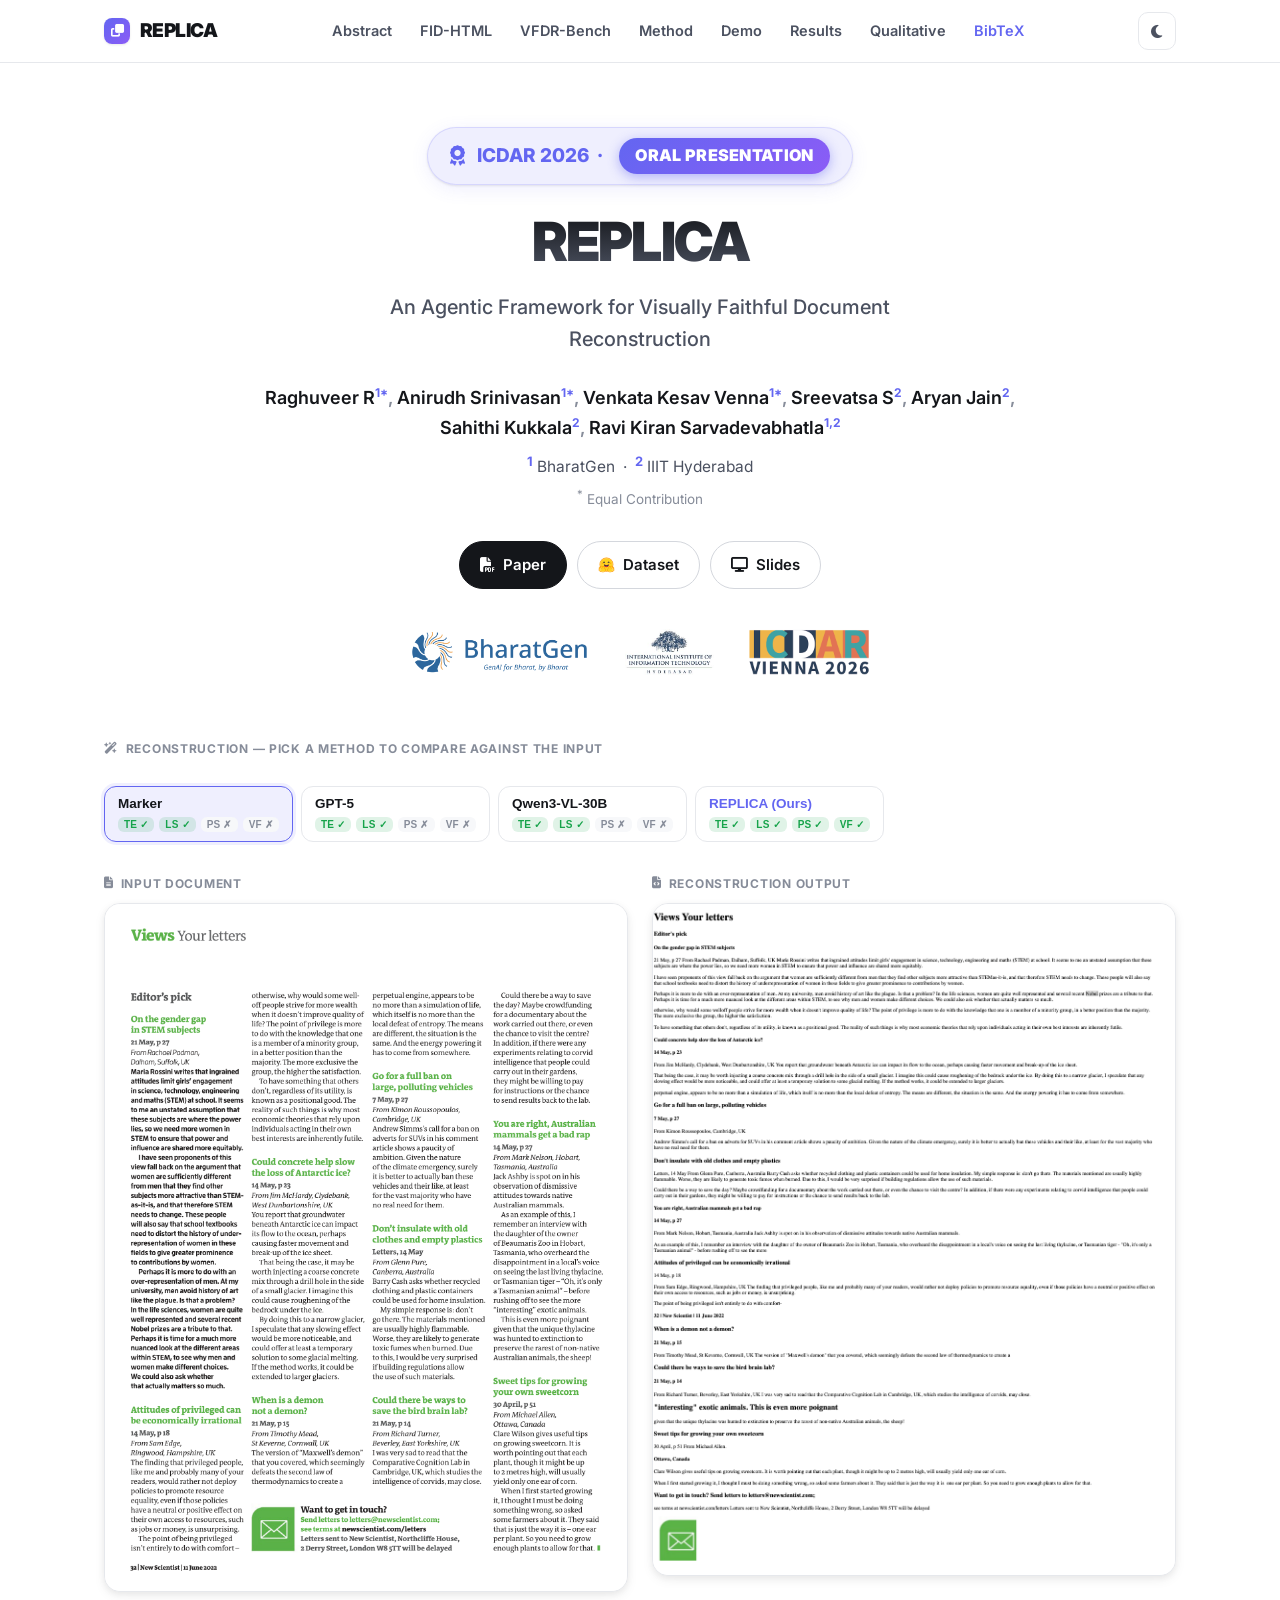
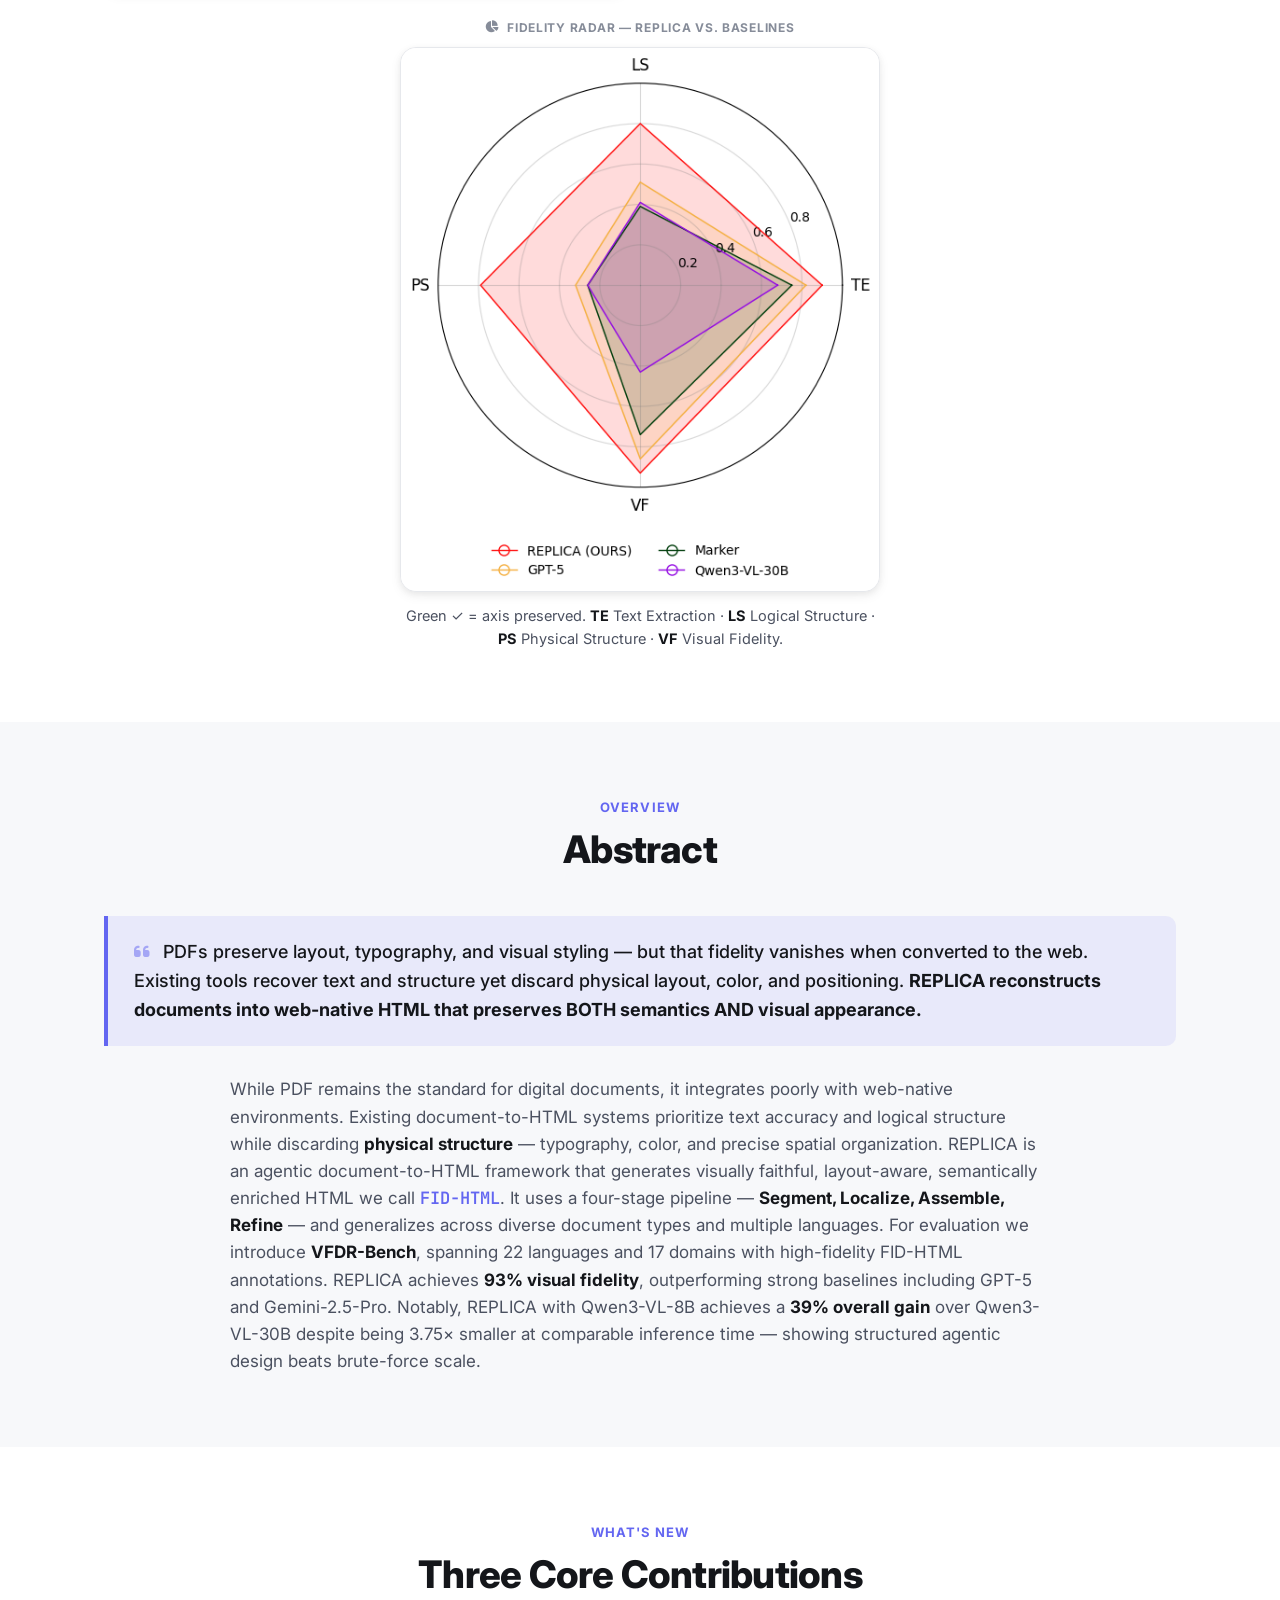
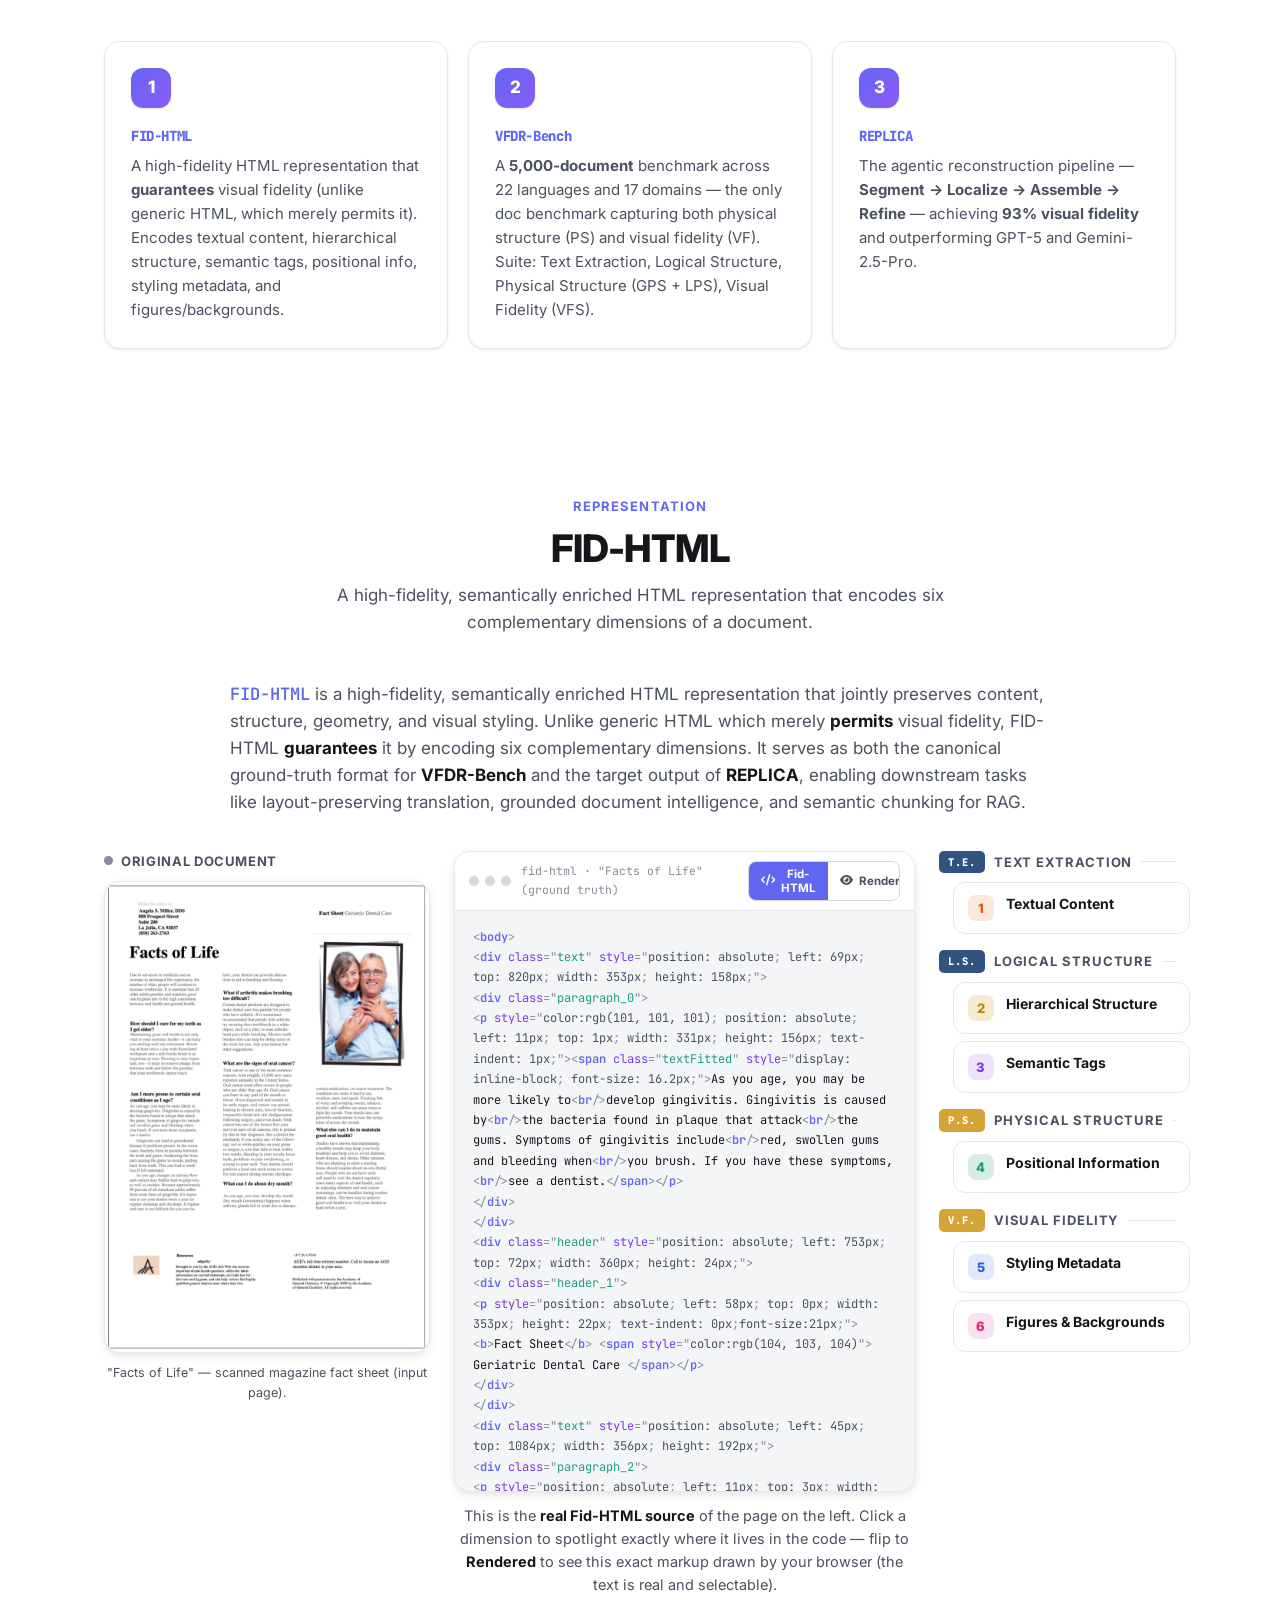
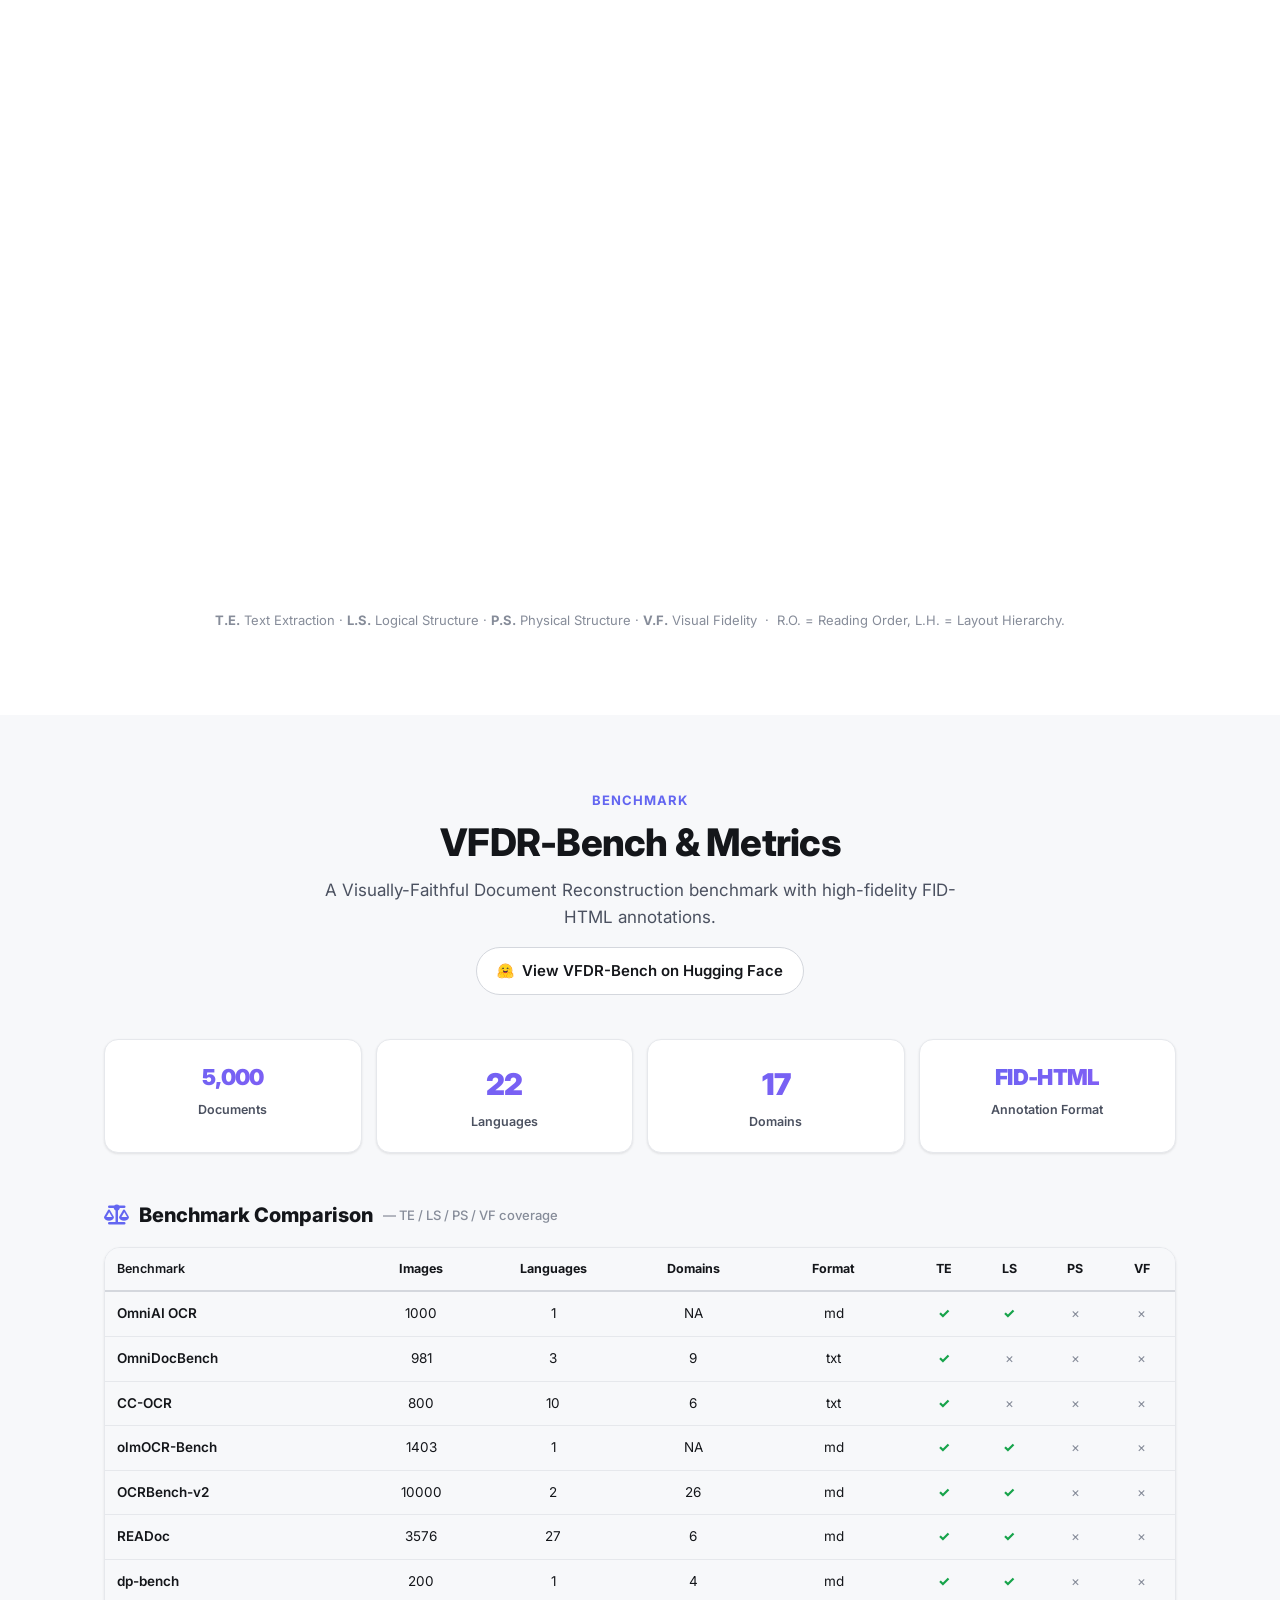
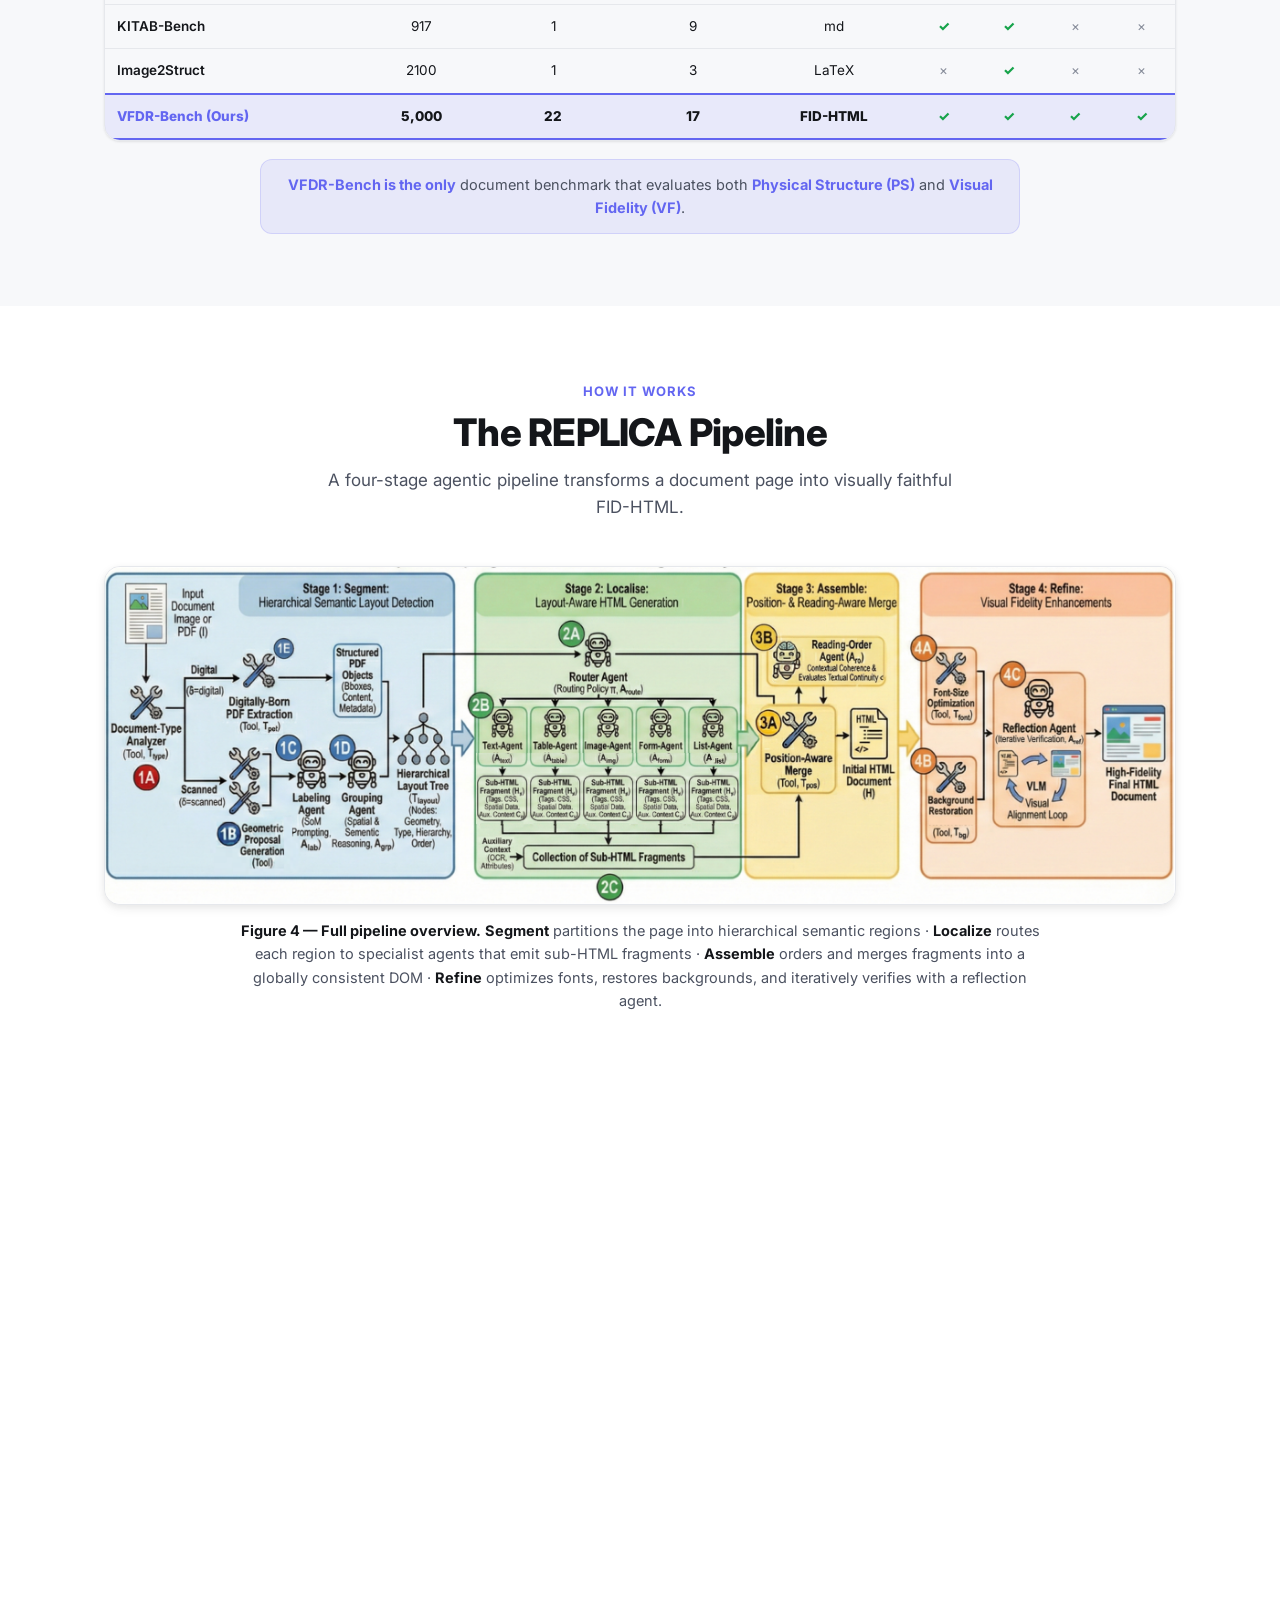
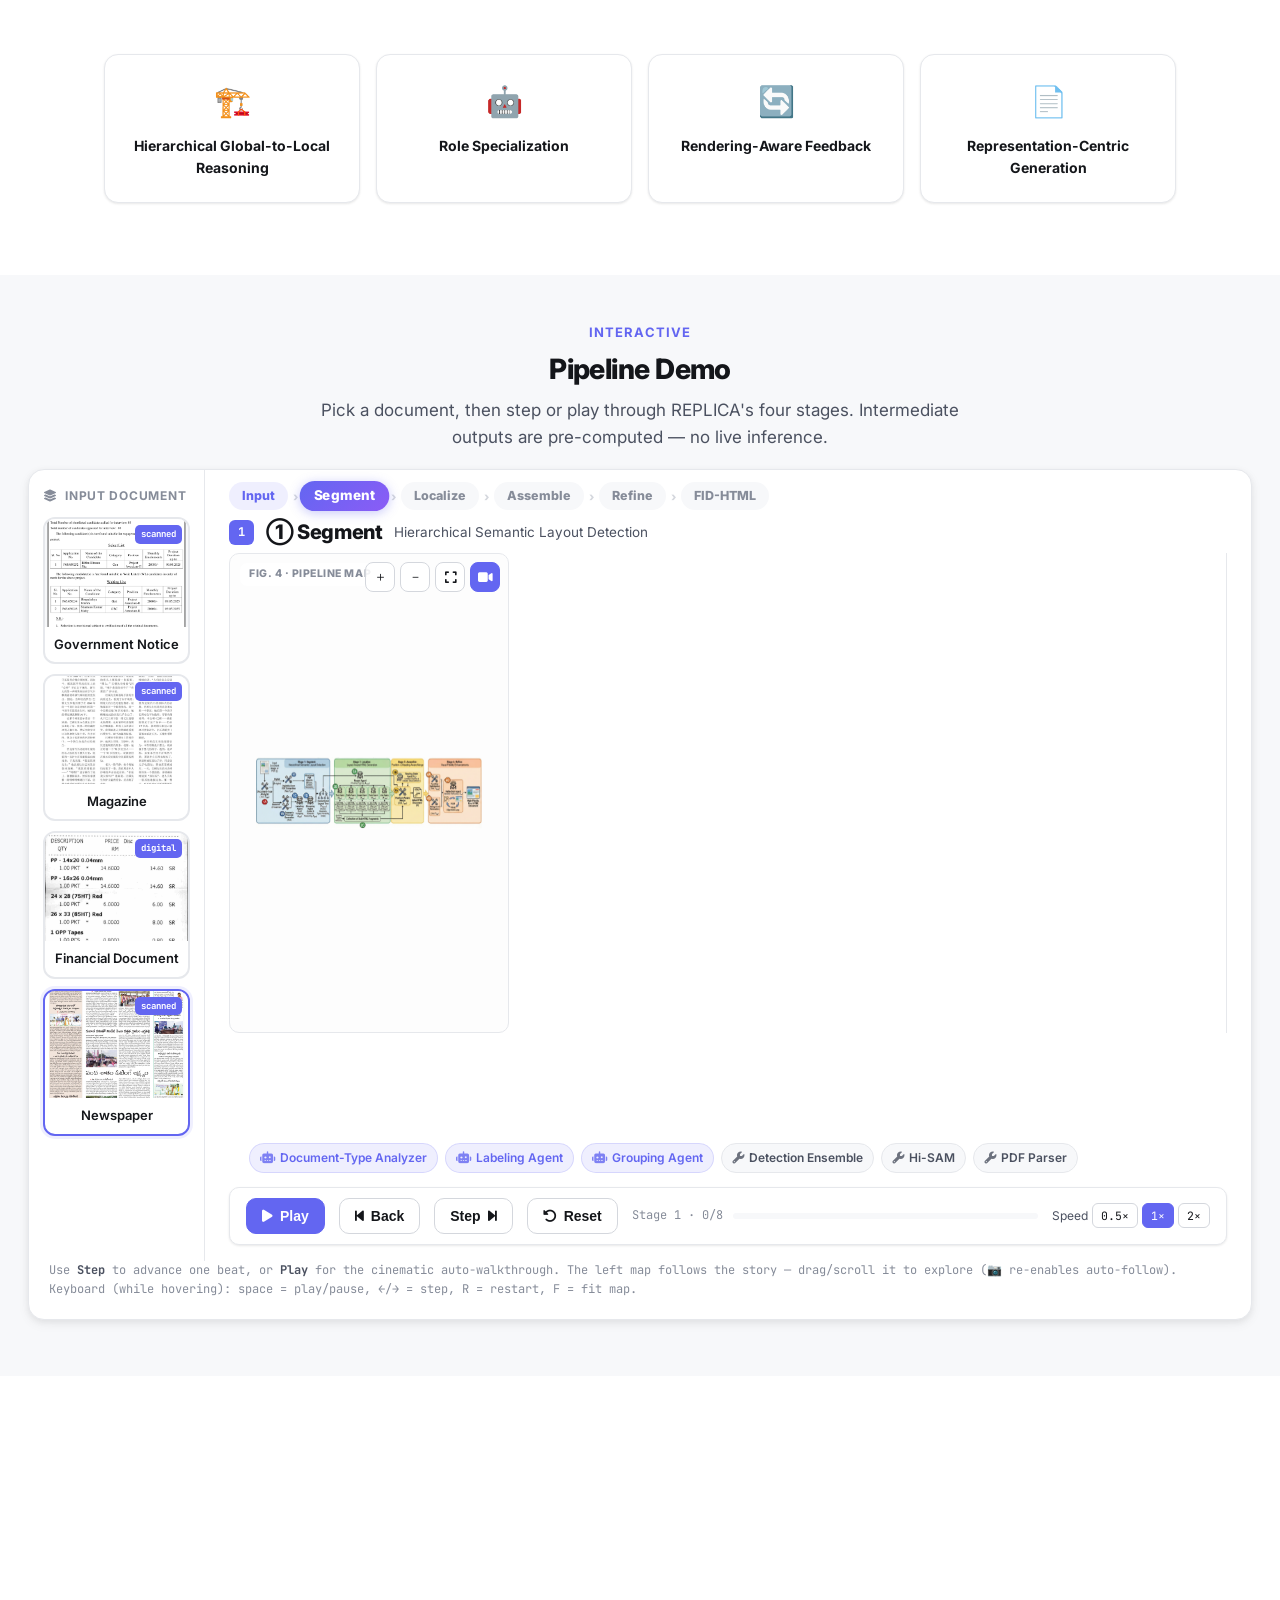
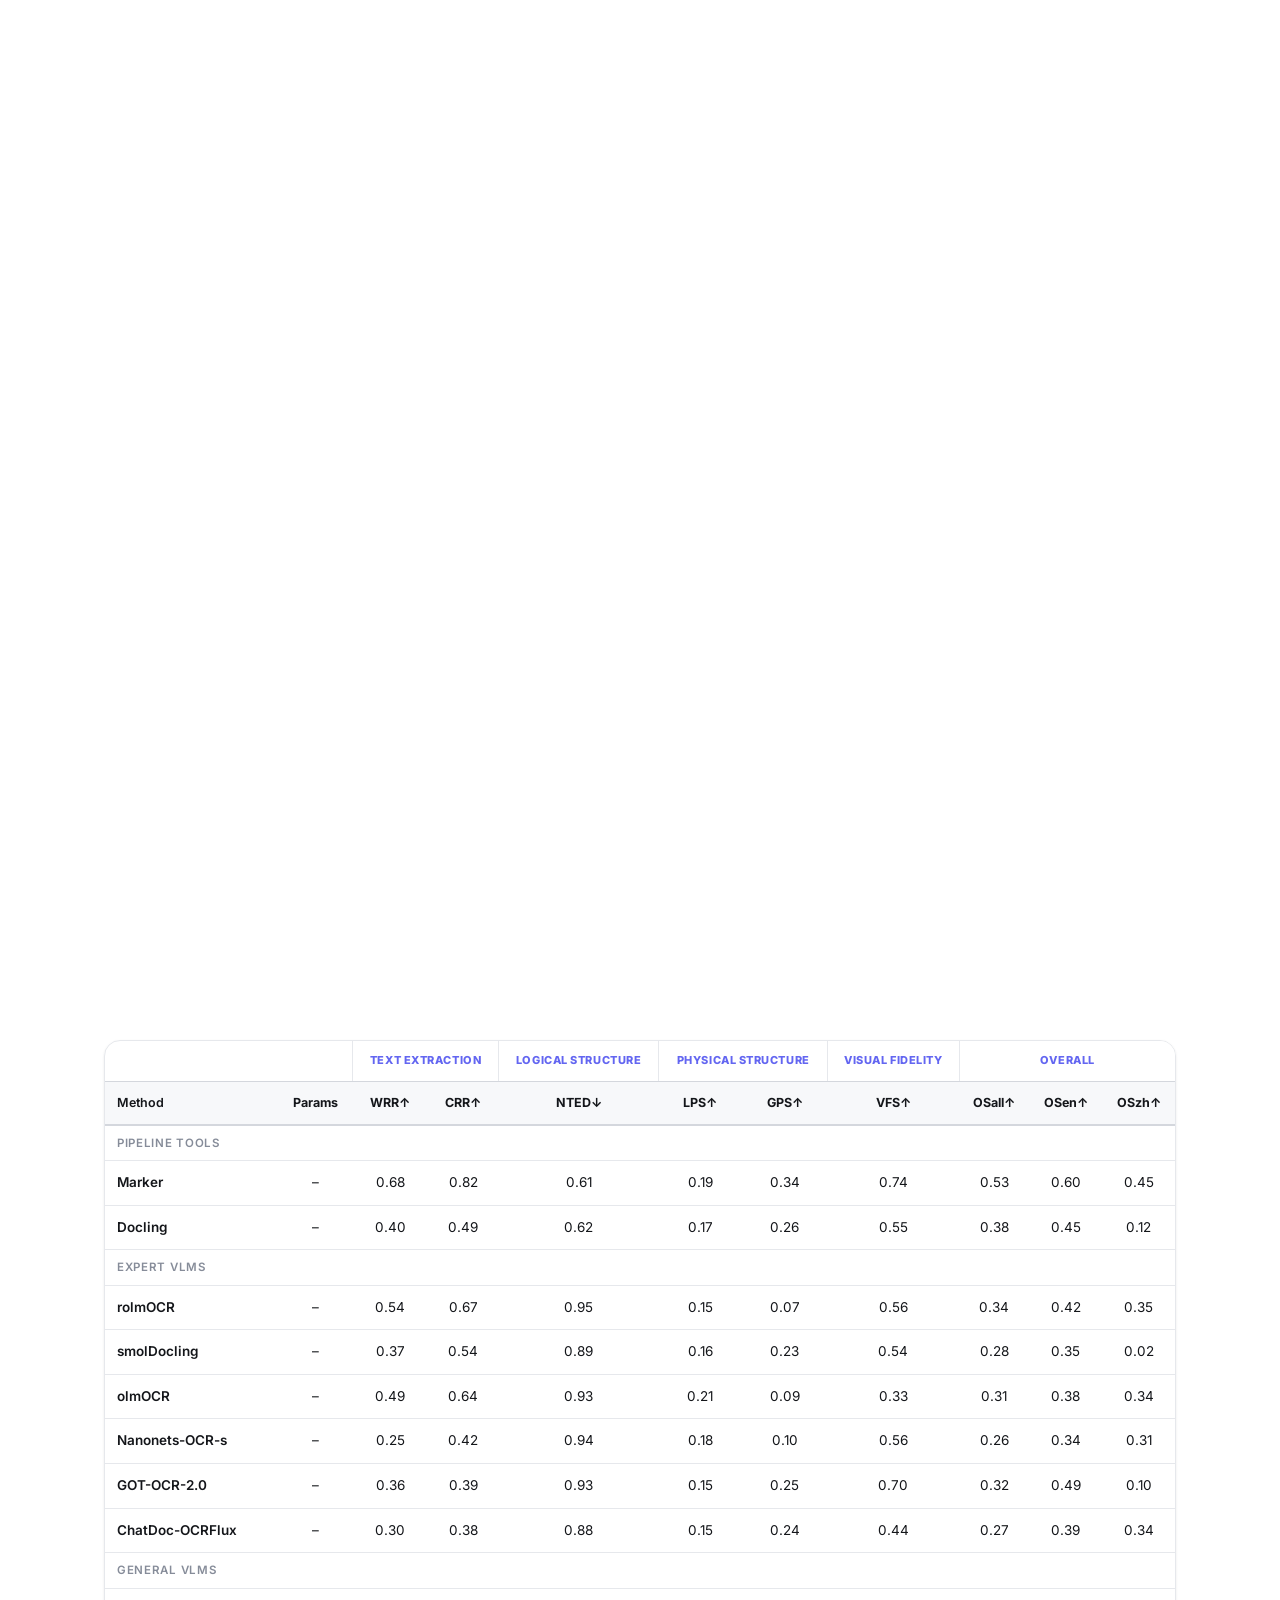
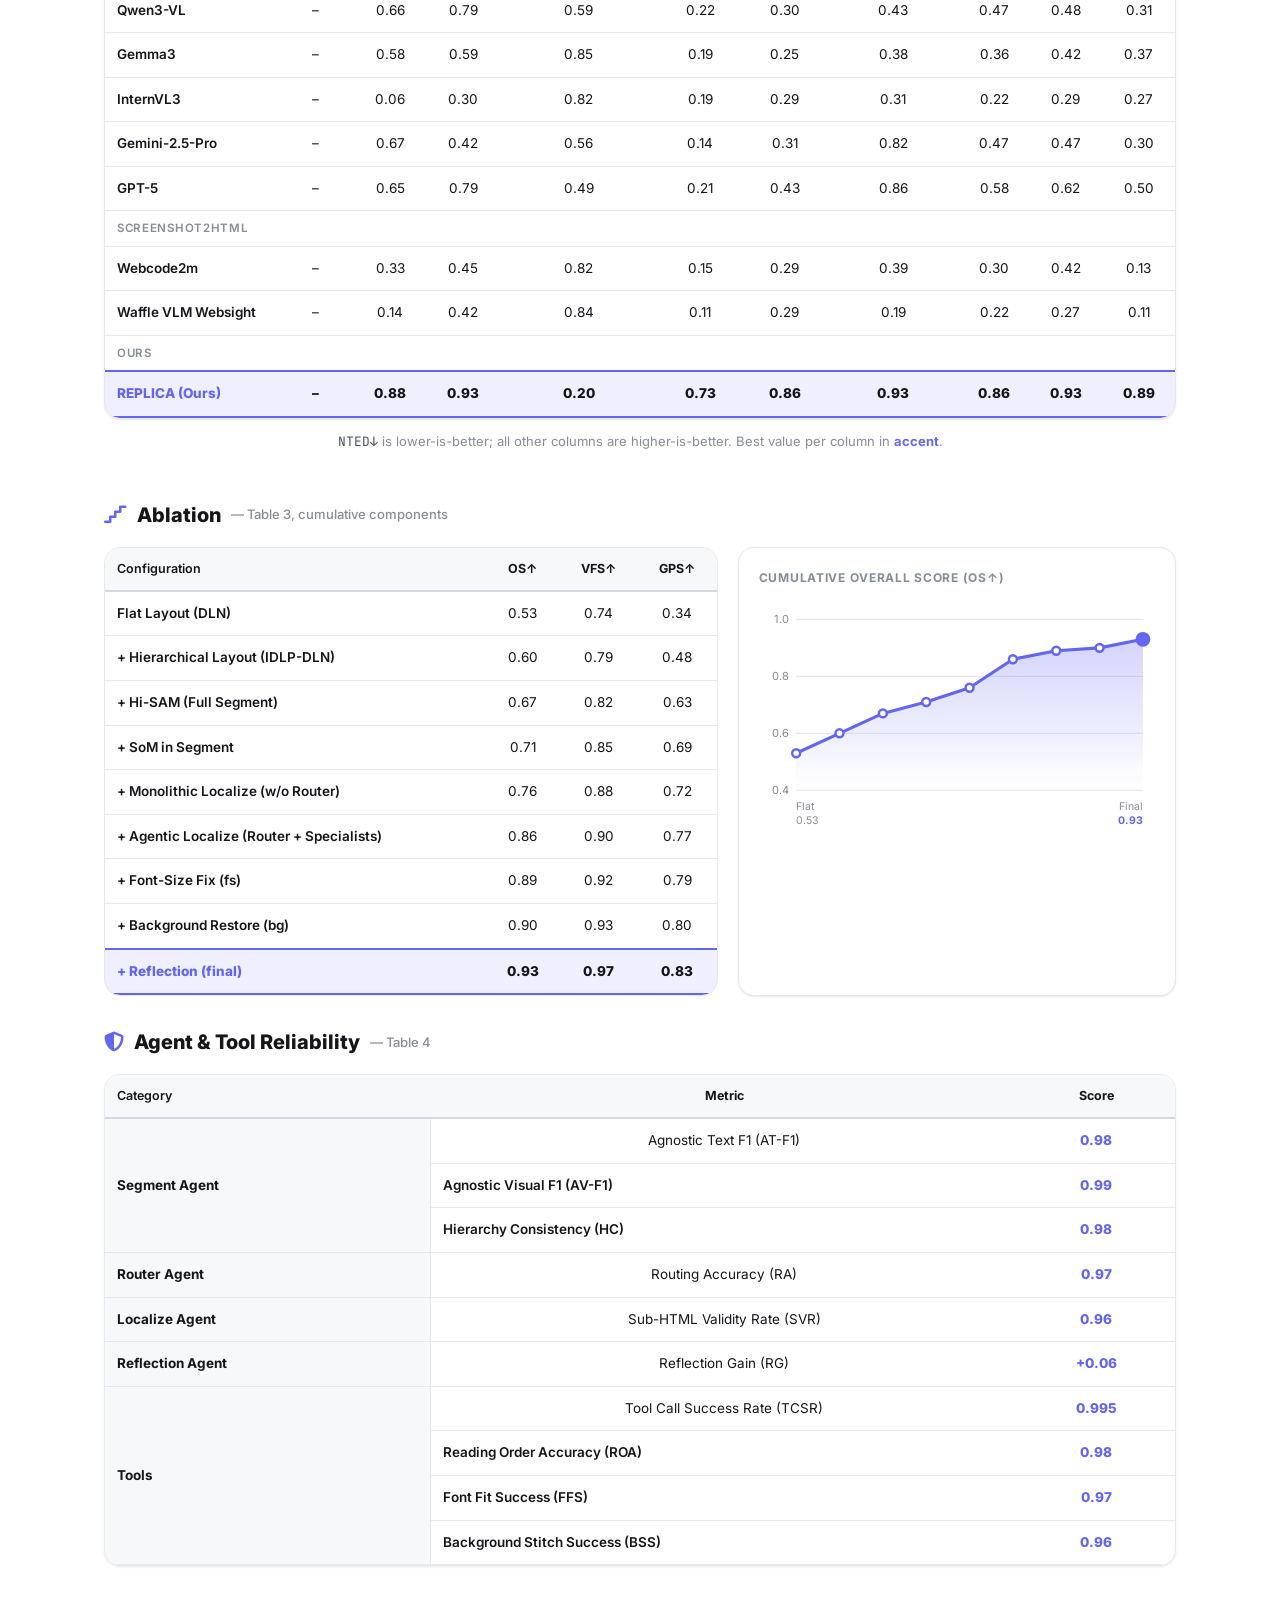
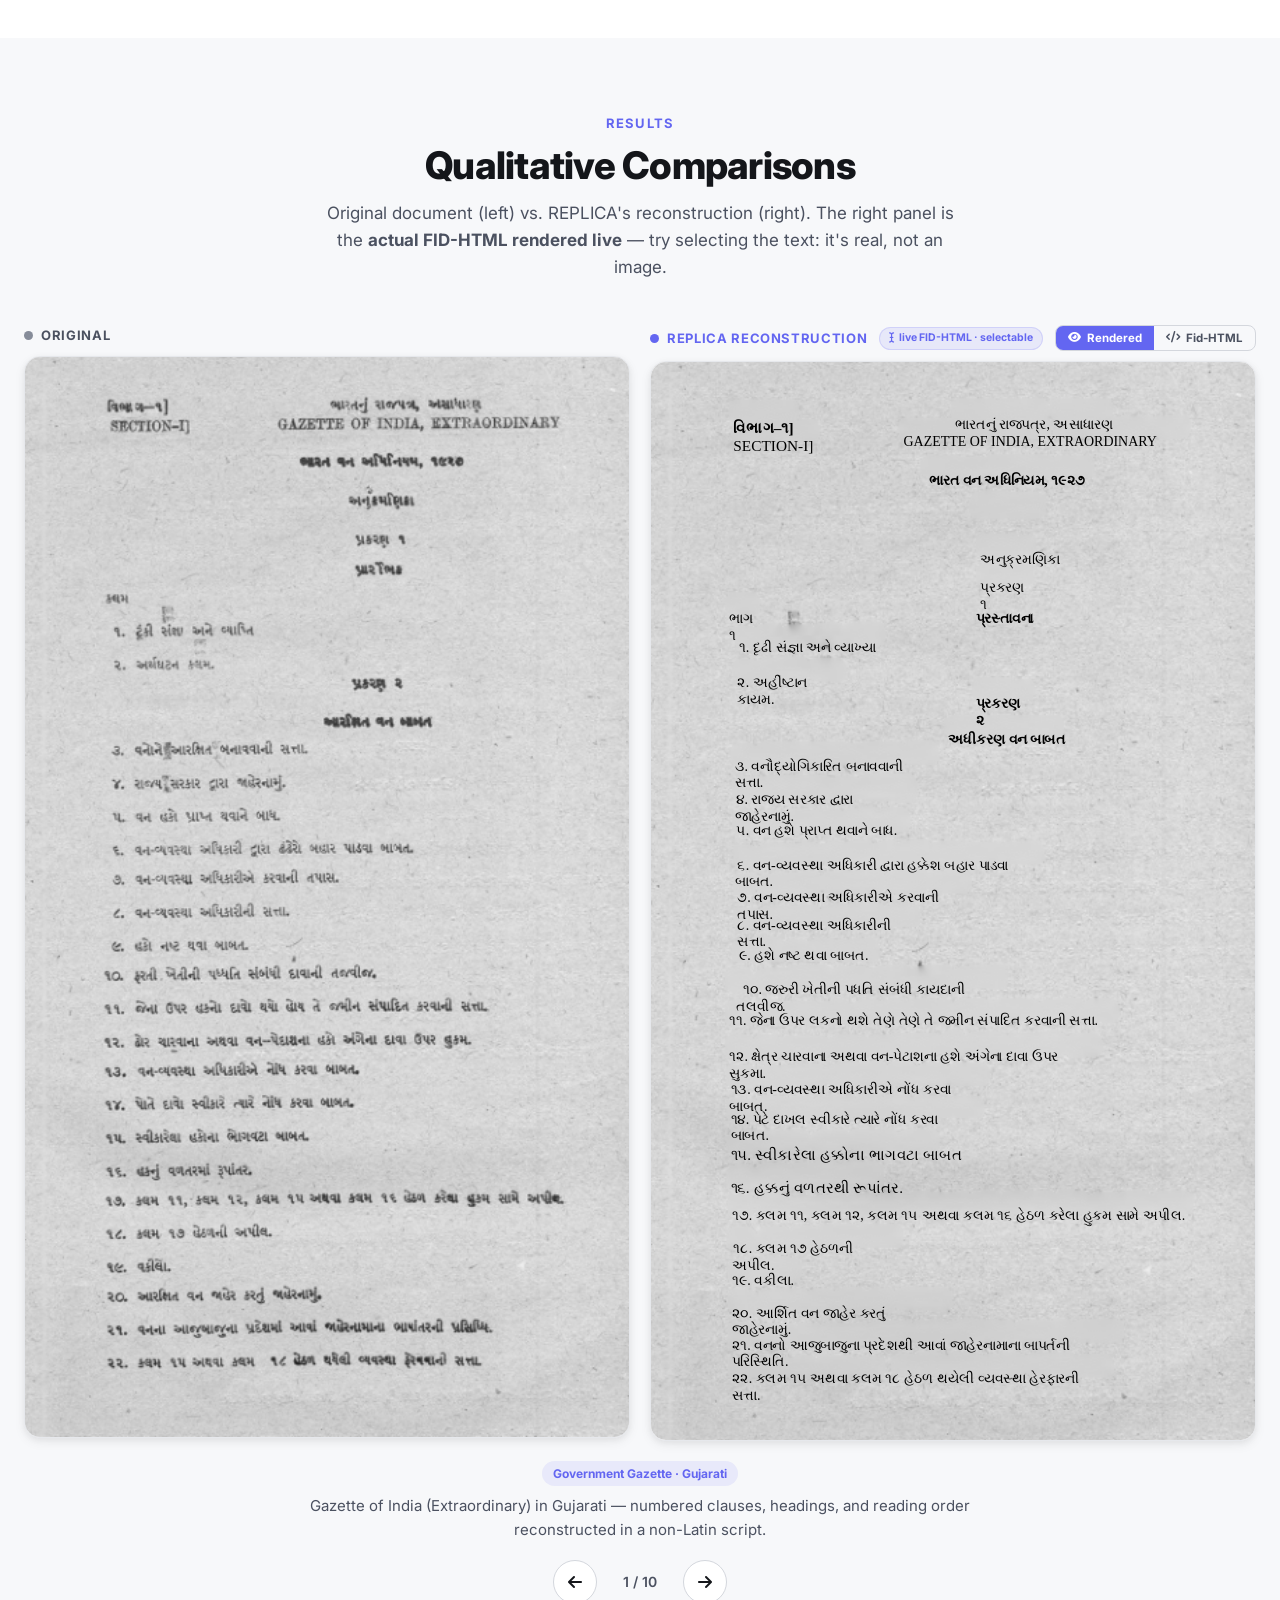
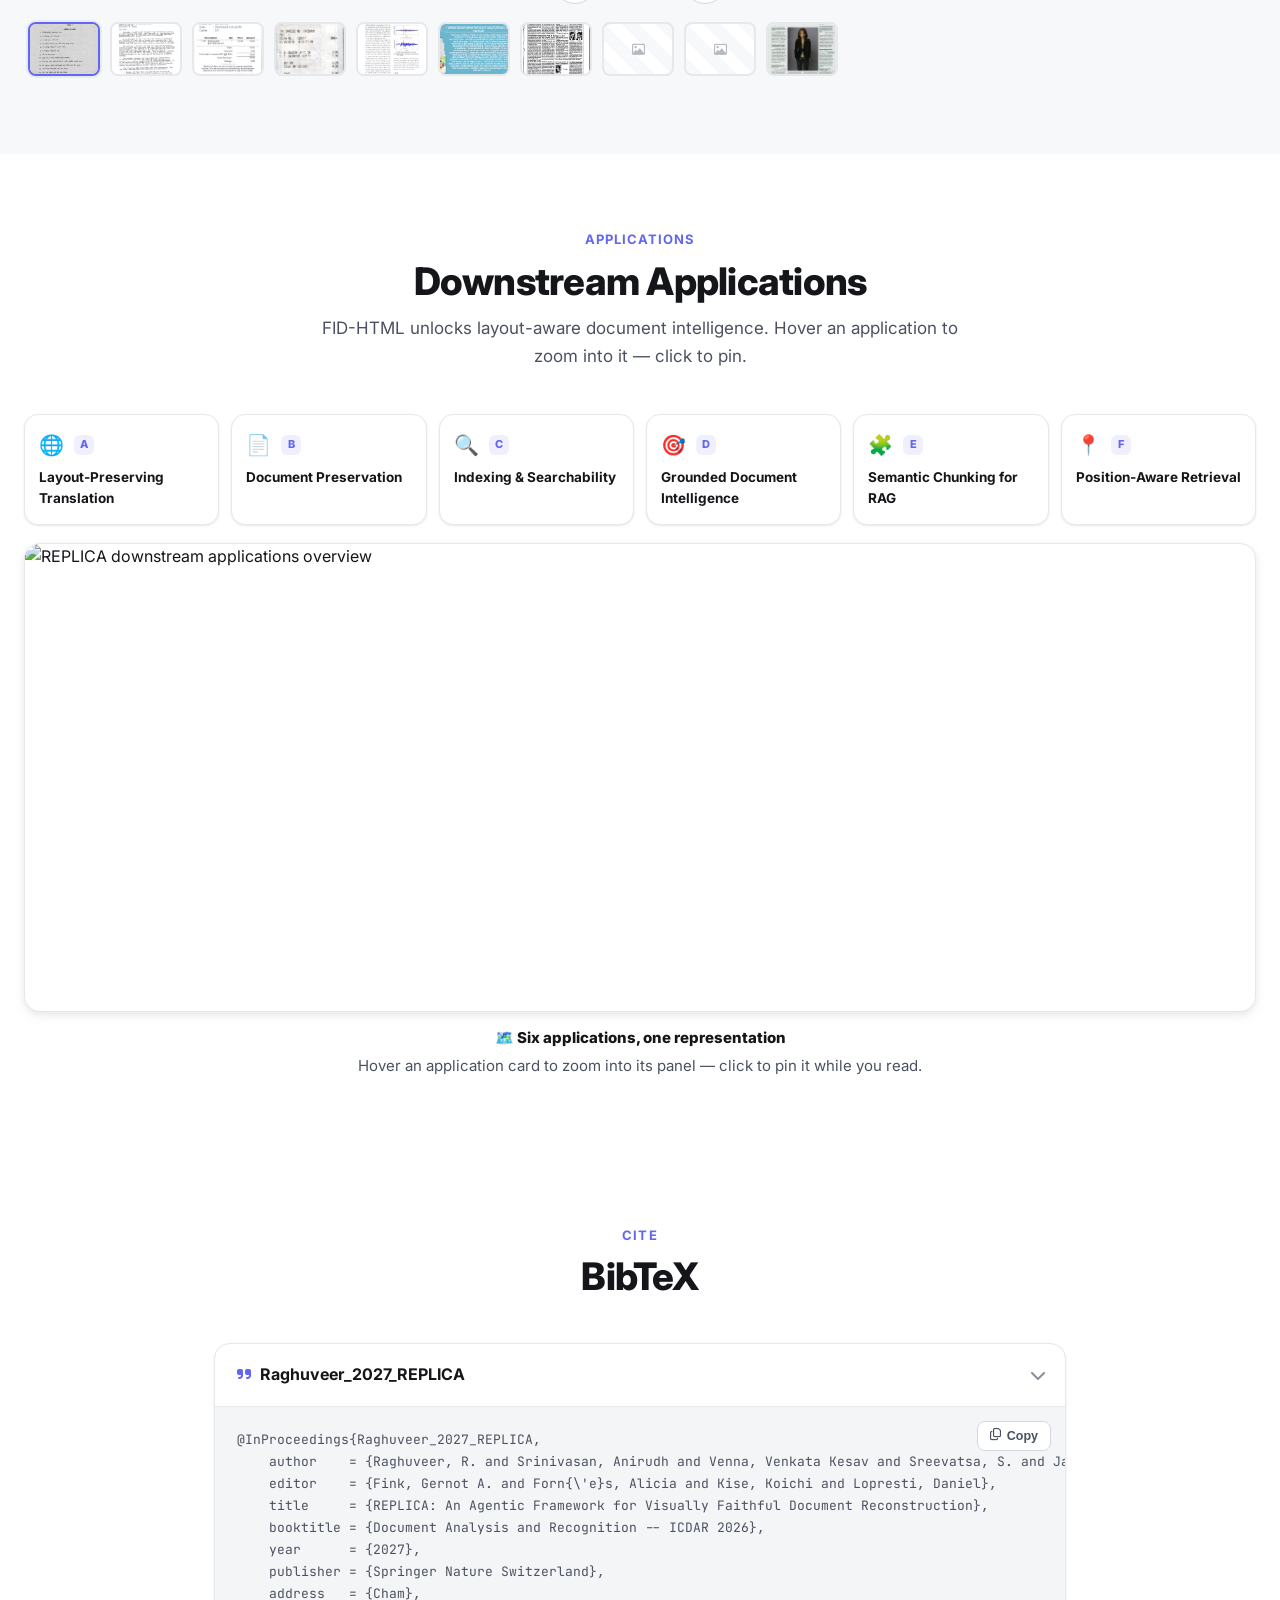
==== commit cbc95158: "Move Slides link from top nav into the Paper/Dataset button group Slides now appears as a hero/foote" ====
--- a/index.html
+++ b/index.html
@@ -128,8 +128,6 @@
     }
     .nav-links a:hover { color: var(--text); background: var(--accent-soft); text-decoration: none; }
     .nav-links a.active { color: var(--accent); }
-    .nav-links a.nav-slides { color: var(--accent); font-weight: 800; }
-    .nav-links a.nav-slides i { font-size: 12px; margin-right: 4px; }
 
     /* ---- embed mode (?embed=<sectionId>): one bare section for iframing in
            slides.html. JS tags the chosen section with .embed-target.        ---- */
@@ -1193,7 +1191,6 @@
         <a href="#results">Results</a>
         <a href="#qualitative">Qualitative</a>
         <a href="#bibtex">BibTeX</a>
-        <a href="slides.html" target="_blank" rel="noopener" class="nav-slides"><i class="fa-solid fa-display"></i> Slides</a>
       </div>
       <div class="nav-right">
         <button class="icon-btn" id="themeToggle" title="Toggle theme" aria-label="Toggle theme">
@@ -1601,6 +1598,7 @@
       <div class="foot-links">
         <a class="btn" href="static/paper/CameraReady-REPLICA_AGENTS__ICDAR_2026.pdf" target="_blank" rel="noopener"><i class="fa-solid fa-file-pdf"></i> Paper</a>
         <a class="btn" href="https://huggingface.co/datasets/replica-agents/VFDR-BENCH" target="_blank" rel="noopener"><img src="static/images/logos/hf_logo.svg" alt="" style="height:16px;width:auto;" /> Dataset</a>
+        <a class="btn" href="slides.html" target="_blank" rel="noopener"><i class="fa-solid fa-display"></i> Slides</a>
       </div>
       <p class="credit">
         <b>REPLICA</b> · An Agentic Framework for Visually Faithful Document Reconstruction · ICDAR 2026 (Oral)<br />
@@ -1638,6 +1636,7 @@
   const HERO_BUTTONS = [
     { label: "Paper",   icon: "fa-solid fa-file-pdf",  url: PAPER_URL, primary: true },
     { label: "Dataset", imgIcon: "static/images/logos/hf_logo.svg", url: HF_DATASET_URL },
+    { label: "Slides",  icon: "fa-solid fa-display",   url: "slides.html" },
   ];
 
   // ---- Logos (drop real PNGs at these paths) --------------------------
